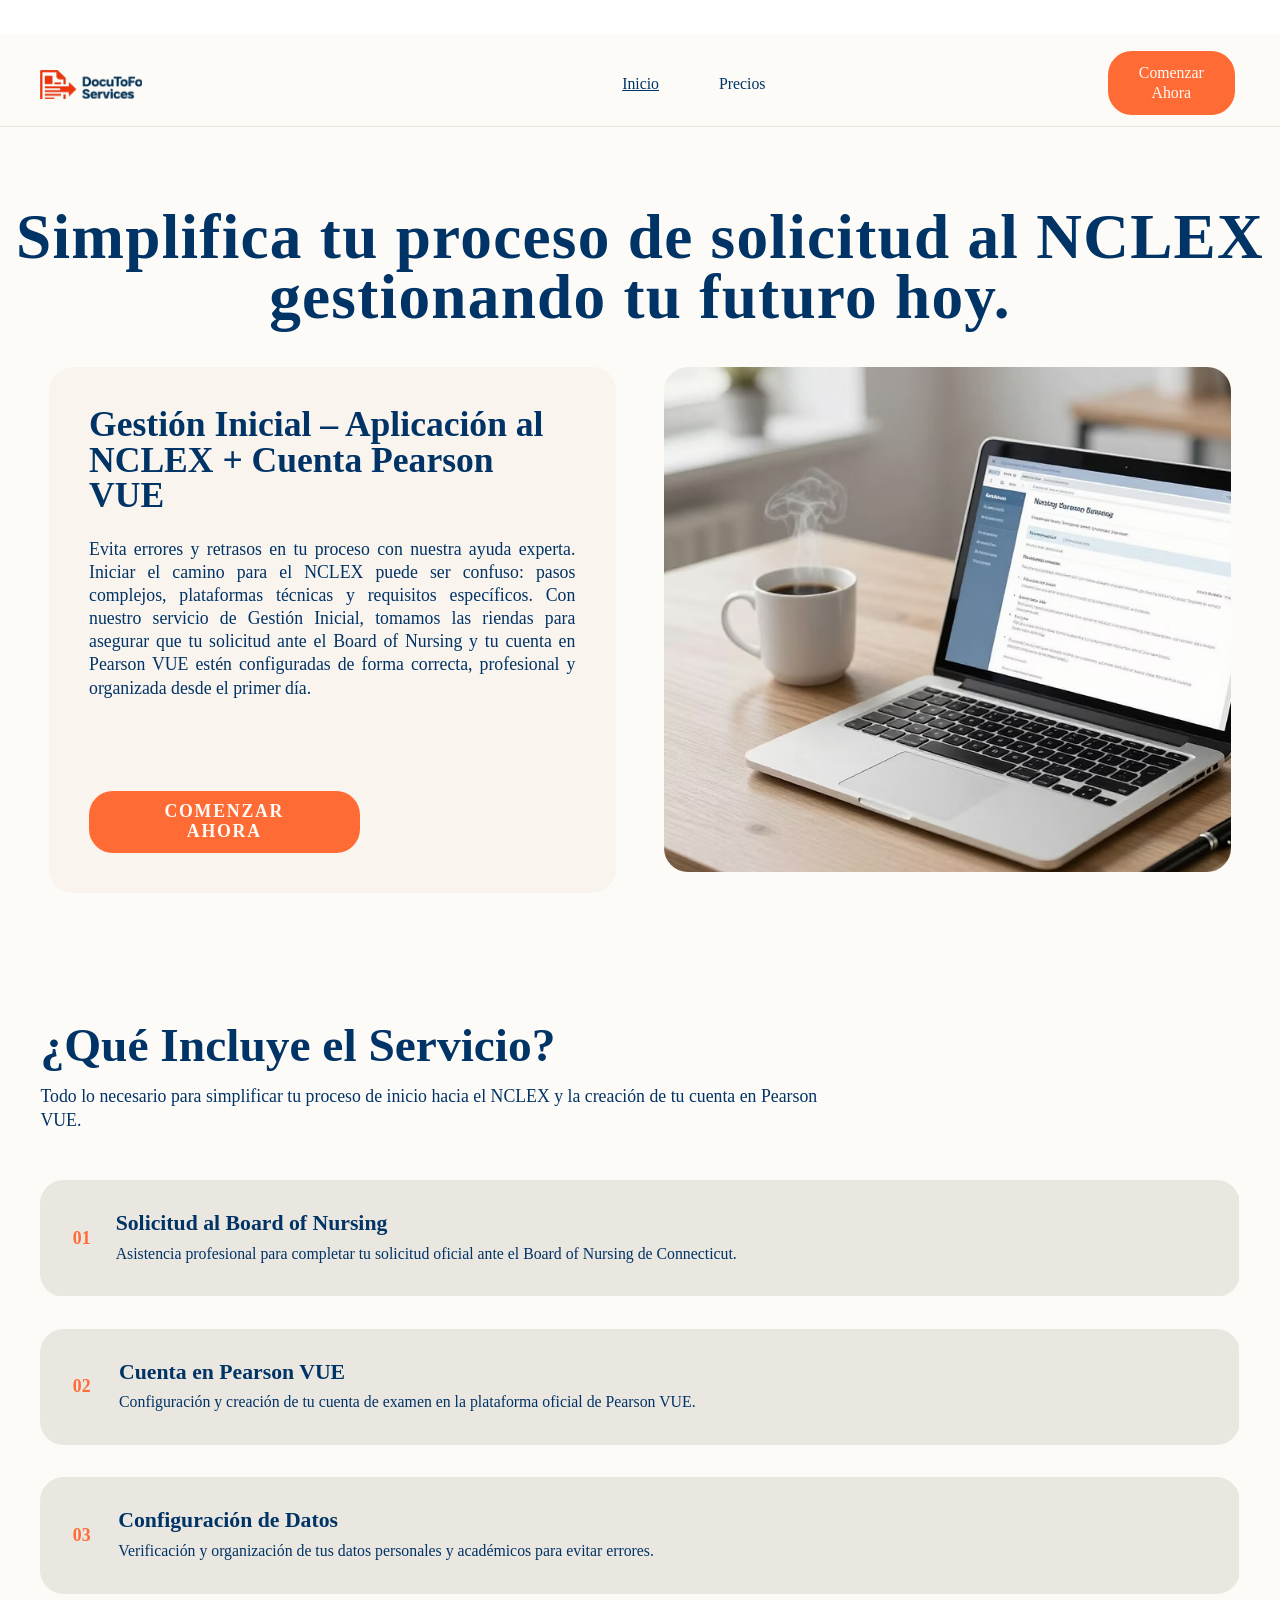
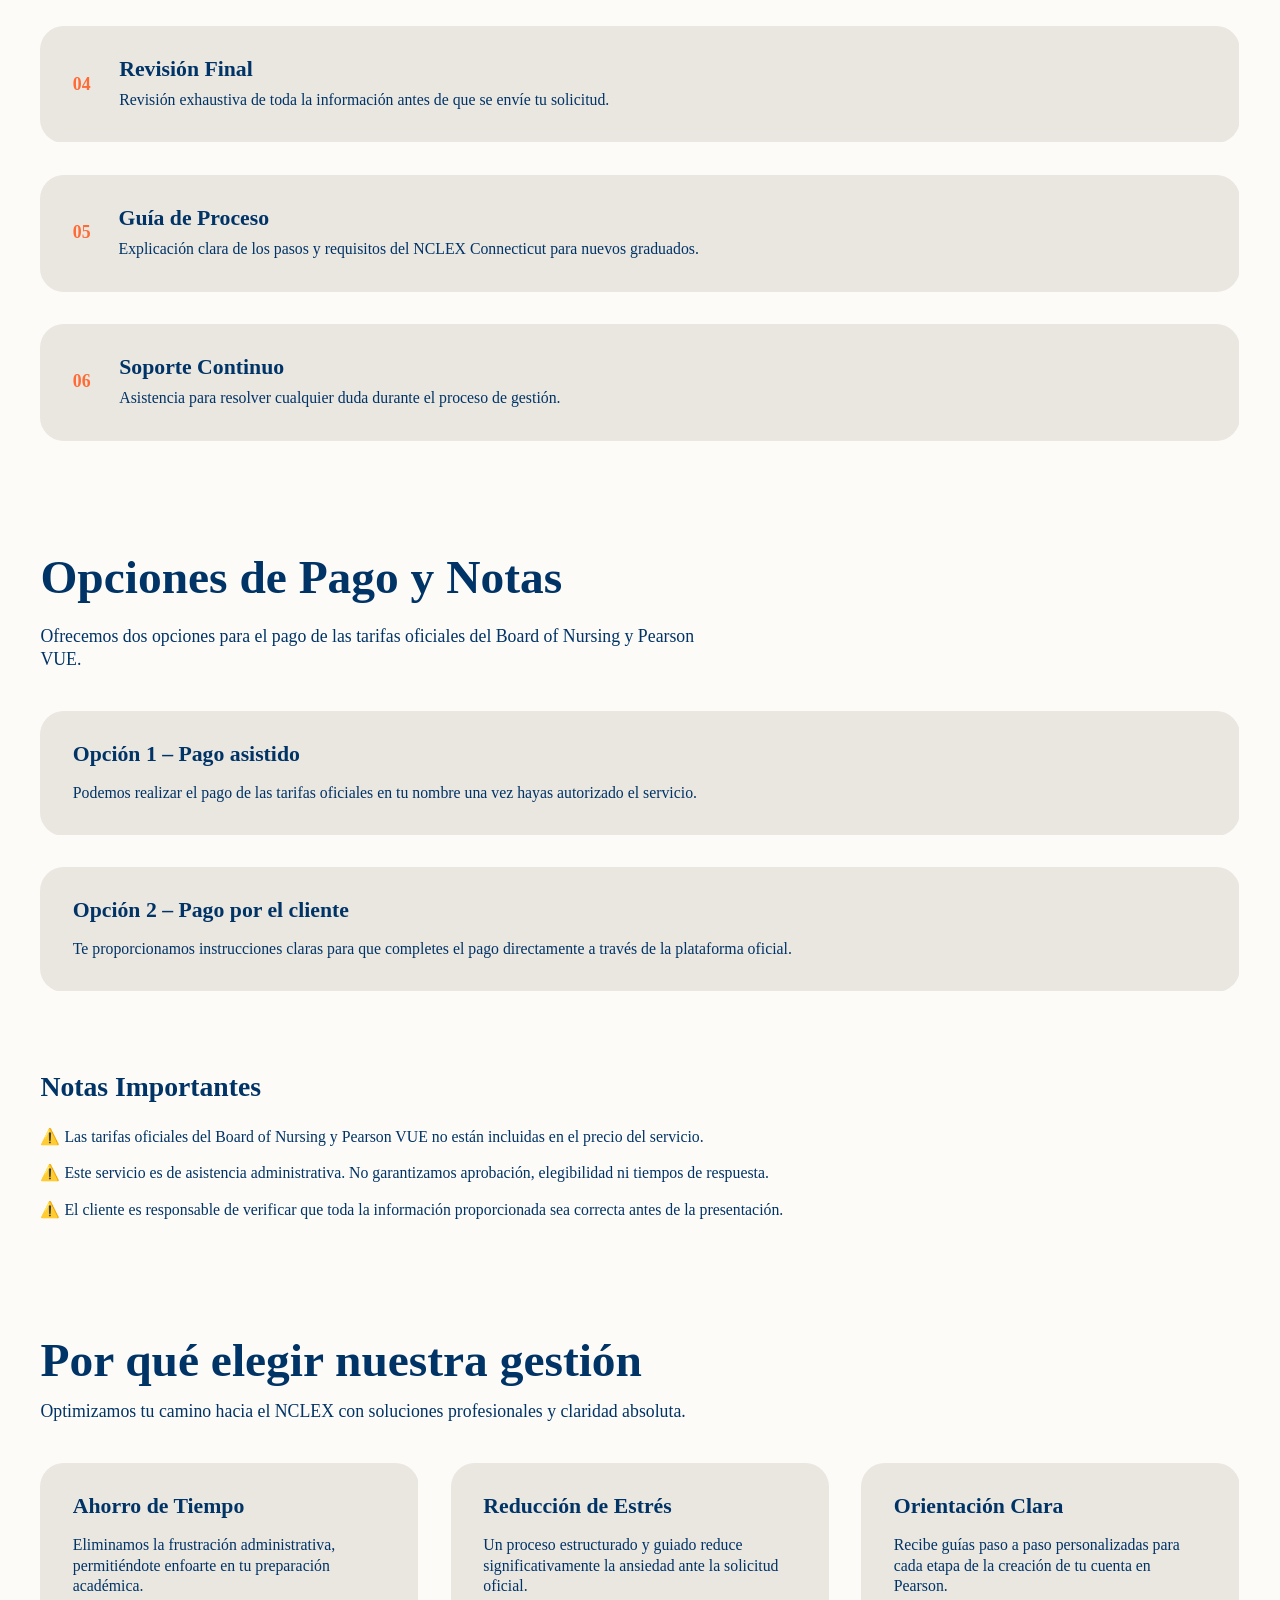
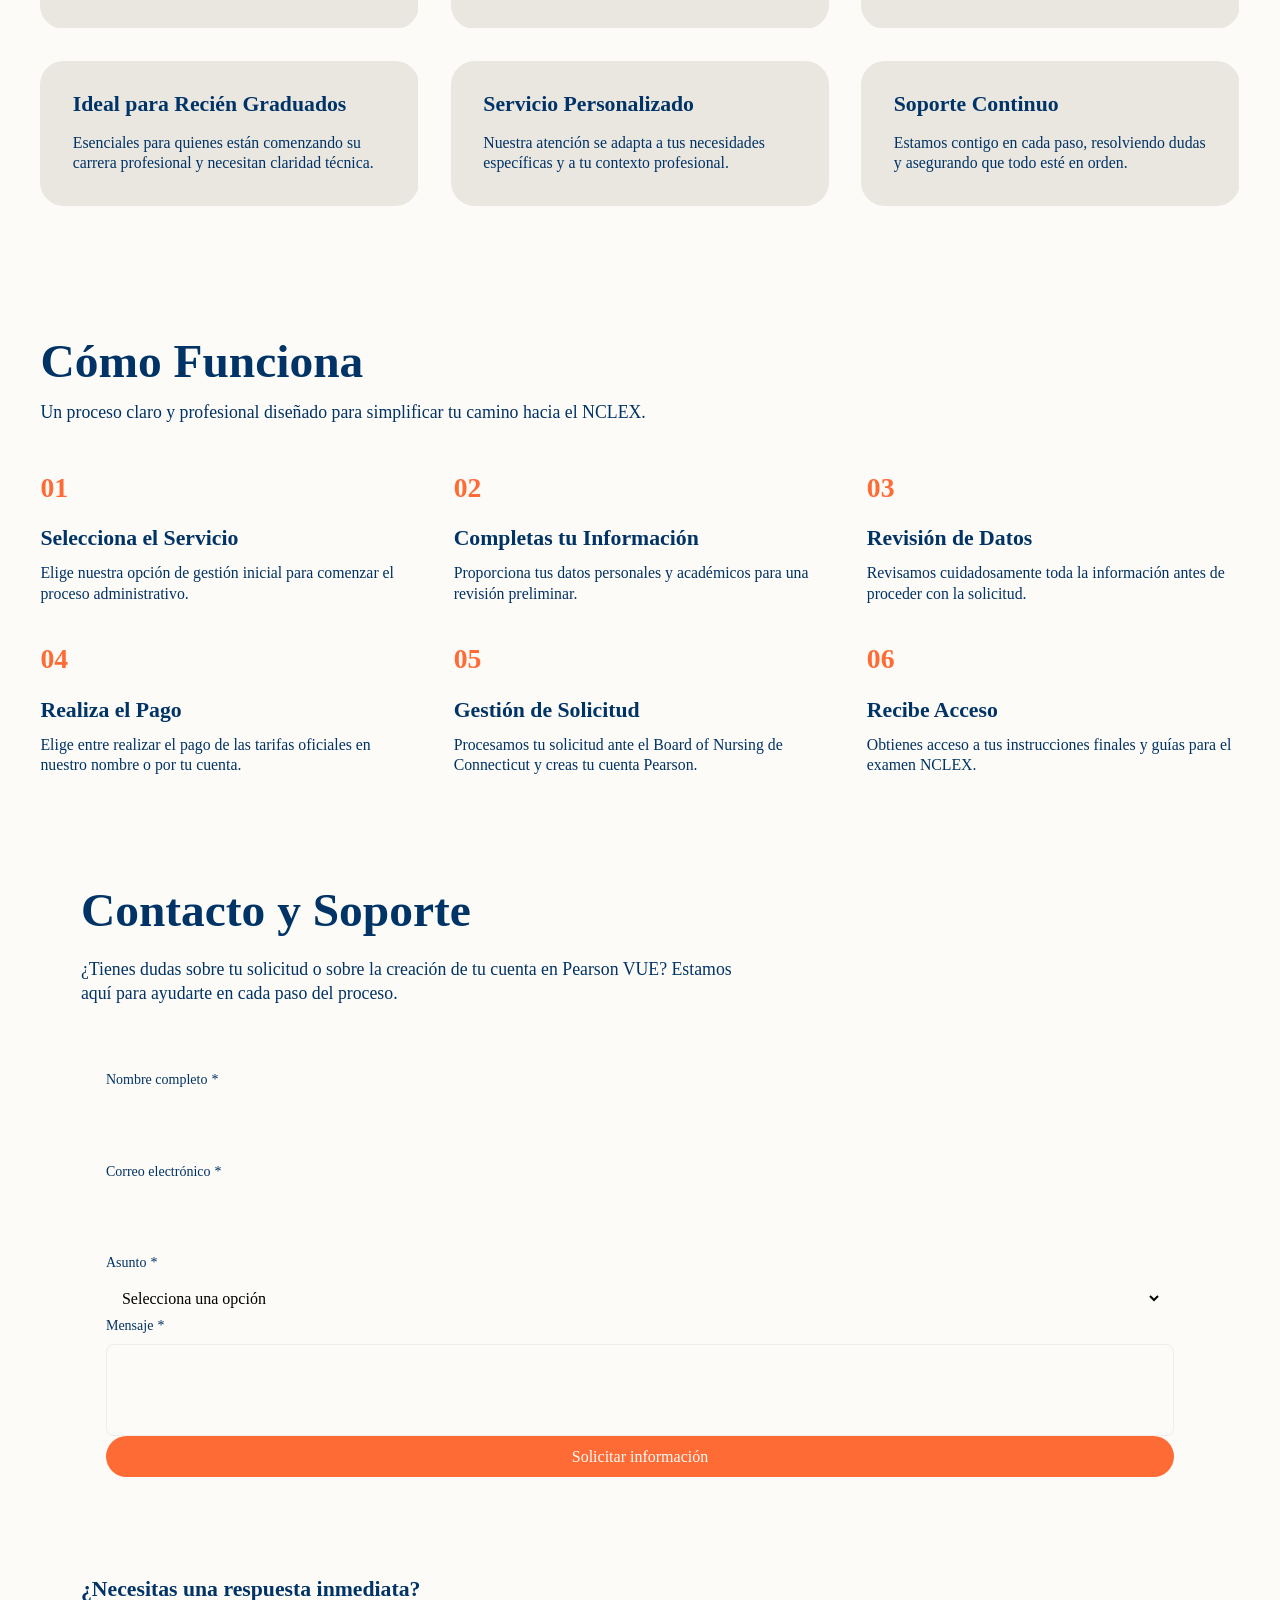
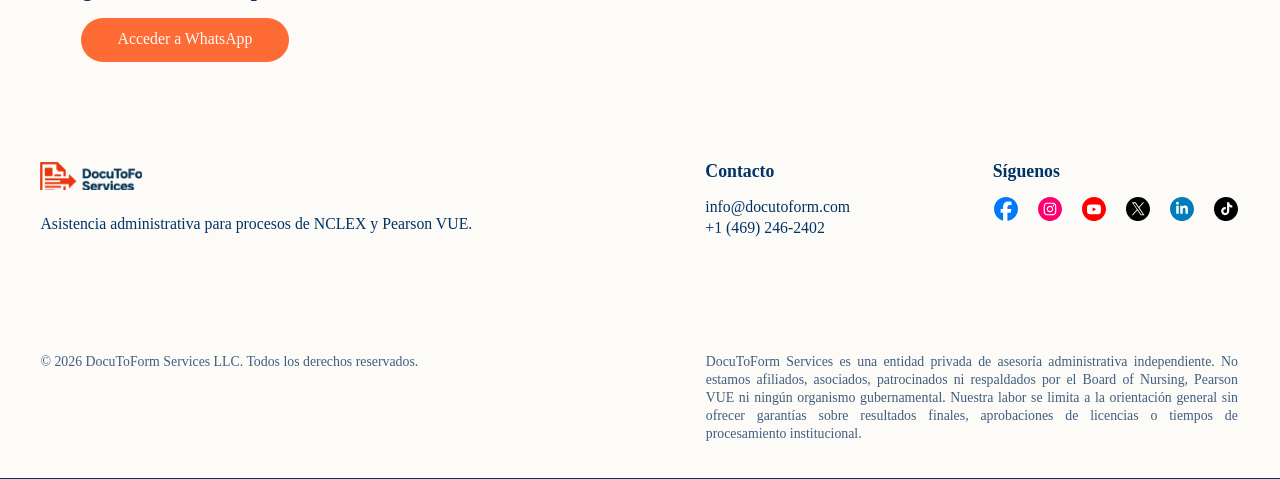
==== index.html @ 289d9dad "feat: NCLEX application process site — v1.0" ====
<!DOCTYPE html>
<html lang="es" style=""><head><meta content="text/html; charset=utf-8" http-equiv="Content-Type"/><link href="css/style-28.css" rel="stylesheet" type="text/css"/><link href="css/style-27.css" rel="stylesheet" type="text/css"/><link href="css/style-26.css" rel="stylesheet" type="text/css"/><link href="css/style-25.css" rel="stylesheet" type="text/css"/><link href="css/style-24.css" rel="stylesheet" type="text/css"/><link href="css/style-23.css" rel="stylesheet" type="text/css"/><link href="css/style-22.css" rel="stylesheet" type="text/css"/><link href="css/style-21.css" rel="stylesheet" type="text/css"/><link href="css/style-20.css" rel="stylesheet" type="text/css"/><link href="css/style-19.css" rel="stylesheet" type="text/css"/><link href="css/style-18.css" rel="stylesheet" type="text/css"/><link href="css/style-17.css" rel="stylesheet" type="text/css"/><link href="css/style-16.css" rel="stylesheet" type="text/css"/><link href="css/style-15.css" rel="stylesheet" type="text/css"/><link href="css/style-14.css" rel="stylesheet" type="text/css"/><link href="css/style-13.css" rel="stylesheet" type="text/css"/><link href="css/style-12.css" rel="stylesheet" type="text/css"/><link href="css/style-11.css" rel="stylesheet" type="text/css"/><link href="css/style-10.css" rel="stylesheet" type="text/css"/><link href="css/style-09.css" rel="stylesheet" type="text/css"/><link href="css/style-08.css" rel="stylesheet" type="text/css"/><link href="css/style-07.css" rel="stylesheet" type="text/css"/><link href="css/style-06.css" rel="stylesheet" type="text/css"/><link href="css/style-05.css" rel="stylesheet" type="text/css"/><link href="css/style-04.css" rel="stylesheet" type="text/css"/><link href="css/style-03.css" rel="stylesheet" type="text/css"/><link href="css/style-02.css" rel="stylesheet" type="text/css"/><link href="css/style-01.css" rel="stylesheet" type="text/css"/>
<meta content="width=device-width, initial-scale=1" id="wixDesktopViewport" name="viewport"/>
<meta content="IE=edge" http-equiv="X-UA-Compatible"/>

<link href="images/favicon.png" rel="icon" sizes="192x192" type="image/png"/>
<link href="images/favicon.png" rel="shortcut icon" type="image/png"/>
<link href="images/favicon.png" rel="apple-touch-icon" type="image/png"/>
<!-- Safari Pinned Tab Icon -->
<!-- <link rel="mask-icon" href="images/logo.png"> -->
<!-- Segmenter Polyfill -->
<!-- Legacy Polyfills -->
<!-- Performance API Polyfills -->
<!-- Essential Viewer Model -->
<!-- Globals Definitions -->
<!-- BEGIN handleAccessTokens bundle -->
<!-- END handleAccessTokens bundle -->
<!-- BEGIN overrideGlobals bundle -->
<!-- END overrideGlobals bundle -->
<!-- Initial CSS -->
<meta content="telephone=no" name="format-detection"/>
<meta content="skype_toolbar_parser_compatible" name="skype_toolbar"/>
<!--pageHtmlEmbeds.head start-->
<!--pageHtmlEmbeds.head end-->
<!-- head performance data start -->
<!-- head performance data end -->
<meta content="02d6d6b4-a593-4743-9497-afa1f2cfcdc3" http-equiv="X-Wix-Meta-Site-Id"/>
<meta content="50fc578c-682c-4f2e-bb6d-5f848ead10e0" http-equiv="X-Wix-Application-Instance-Id"/>
<meta content="43" http-equiv="X-Wix-Published-Version"/>
<meta content="bug" http-equiv="etag"/>
<!-- render-head end -->
<title>Proceso de Solicitud NCLEX | Docutoform Services</title>
<meta content="Evita errores comunes y retrasos en el proceso de solicitud NCLEX con Docutoform Services. ¡Comienza hoy mismo!" name="description"/>
<link href="index.html" rel="canonical"/>
<meta content="Proceso de Solicitud NCLEX | Docutoform Services" property="og:title"/>
<meta content="Evita errores comunes y retrasos en el proceso de solicitud NCLEX con Docutoform Services. ¡Comienza hoy mismo!" property="og:description"/>
<meta content="https://static.wixstatic.com/media/a1b04b_d7388ae9a1a34de49ee96ac28e345a52%7Emv2.png/v1/fit/w_2500,h_1330,al_c/a1b04b_d7388ae9a1a34de49ee96ac28e345a52%7Emv2.png" property="og:image"/>
<meta content="2500" property="og:image:width"/>
<meta content="1330" property="og:image:height"/>
<meta content="https://docutoform.wixsite.com/docutoform" property="og:url"/>
<meta content="DocuToForm Services" property="og:site_name"/>
<meta content="website" property="og:type"/>
<meta content="summary_large_image" name="twitter:card"/>
<meta content="Proceso de Solicitud NCLEX | Docutoform Services" name="twitter:title"/>
<meta content="Evita errores comunes y retrasos en el proceso de solicitud NCLEX con Docutoform Services. ¡Comienza hoy mismo!" name="twitter:description"/>
<meta content="https://static.wixstatic.com/media/a1b04b_d7388ae9a1a34de49ee96ac28e345a52%7Emv2.png/v1/fit/w_2500,h_1330,al_c/a1b04b_d7388ae9a1a34de49ee96ac28e345a52%7Emv2.png" name="twitter:image"/>
<!-- Loadable Component comp-mokeala6 -->
<!-- Loadable Component comp-mokeala6 -->
<style>
  .reveal-on-scroll {
    opacity: 0;
    transition: opacity 0.7s ease-out, transform 0.7s ease-out;
    transform: translateY(28px);
    will-change: opacity, transform;
  }
  .reveal-on-scroll.is-visible {
    opacity: 1;
    transform: translateY(0);
  }
  @media (prefers-reduced-motion: reduce) {
    .reveal-on-scroll {
      opacity: 1;
      transform: none;
      transition: none;
    }
  }
</style>
</head>
<body class="responsive" style="--scrollbar-width: 15px;">
<!--pageHtmlEmbeds.bodyStart start-->
<!--pageHtmlEmbeds.bodyStart end-->
<!-- domStoreHtml -->
<svg data-dom-store="" style="display:none"><defs id="dom-store-defs"></defs></svg>
<div id="SITE_CONTAINER"><div class="main_MF" id="main_MF"><div aria-label="top of page" class="qe3oTb ignore-focus SCROLL_TO_TOP" id="SCROLL_TO_TOP" role="region" tabindex="-1"><span class="TvbeET">top of page</span></div><button class="SKIP_TO_CONTENT_BTN BqYkvS has-custom-focus" id="SKIP_TO_CONTENT_BTN" tabindex="0">Ir al contenido principal</button><!--$--><!--/$--><div class="site-root" id="site-root"><div class="masterPage css-editing-scope" id="masterPage"><div class="Y3K28_ SITE_PAGES" id="SITE_PAGES"><div class="ETqrjz theme-vars hb33r" id="hb33r"><div class="g0IvTF wixui-page" data-testid="page-bg"></div><div><div class="hb33r-overflow-wrapper ku1hVK" data-testid="responsive-container-overflow"><div class="hb33r-container" data-testid="responsive-container-content" role="group" tabindex="-1"><header class="comp-moke43ke S829f_ comp-moke43ke-container" id="comp-moke43ke" slots="[object Object]" wix="[object Object]"><section class="ke5pl1 comp-moke43ke_r_comp-mb7ogqqn-container section comp-moke43ke_r_comp-mb7ogqqn ke5pl1 yEgiaI wixui-header undefined fwXYgt" data-block-level-container="Section" data-testid="section-container" id="comp-moke43ke_r_comp-mb7ogqqn" tabindex="-1"><!--$--><div class="container _internalContainerRoot_ikbgu_1 builder-root theme-vars comp-moke43ke_r_comp-mdr142kt" data-testid="internal-container-root" id="comp-moke43ke_r_comp-mdr142kt"><div class="_backgroundLayer_ikbgu_25" data-testid="internal-container-background-layer"><!--$--><div class="builder-root comp-moke43ke_r_comp-mhs1biva _background_x7ip3_1 _mask_x7ip3_35 background" data-motion-part="BG_LAYER comp-moke43ke_r_comp-mhs1biva" id="comp-moke43ke_r_comp-mhs1biva"></div><!--/$--></div><div class="comp-moke43ke_r_comp-mdr142kt-container max-width-container" data-testid="internal-container-content" role="group"><!--$--><div class="logo-wrapper _logo_ackza_1 builder-root comp-moke43ke_r_comp-mokeanfr" id="comp-moke43ke_r_comp-mokeanfr"><a class="_linkLayer_ackza_12" data-testid="linkElement" href="index.html" target="_self"><wow-image class="_image_8j9vj_1" data-bg-effect-name="" data-has-ssr-src="" data-image-info='{"displayMode":"fit","imageData":{"width":1000,"height":283,"uri":"images/logo.png","name":"logo","displayMode":"fit"}}' data-motion-part="BG_IMG undefined" style="--wix-img-max-width:max(1000px, 100%)"><img alt="logo" data-ssr-src-done="true" fetchpriority="high" src="images/logo.png" style="width: 120px; height: 34px; object-fit: contain; object-position: center center;"/></wow-image></a></div><!--/$--><!--$--><div class="_root_mubql_1 container builder-root comp-moke43ke_r_comp-mokeanhi" id="comp-moke43ke_r_comp-mokeanhi"><!--$--><div class="container _internalContainerRoot_ikbgu_1 builder-root comp-moke43ke_r_comp-mokeanhl4 comp-moke43ke_r_comp-mokeanhl4-container" data-testid="internal-container-root" id="comp-moke43ke_r_comp-mokeanhl4"><div class="_backgroundLayer_ikbgu_25" data-testid="internal-container-background-layer"><!--$--><div class="builder-root comp-moke43ke_r_comp-mokeanhs _background_x7ip3_1 _mask_x7ip3_35 background" data-motion-part="BG_LAYER comp-moke43ke_r_comp-mokeanhs" id="comp-moke43ke_r_comp-mokeanhs"></div><!--/$--></div><!--$--><div class="wix-presets-wrapper w-3f27c3f4-5a2b-4b2c-9b14-05d9c0c6d5ec comp-moke43ke_r_comp-mokeanjd-presets-wrapper"><div class="builder-root comp-moke43ke_r_comp-mokeanjd menu _animation-calm_1m6ap_8" id="comp-moke43ke_r_comp-mokeanjd"><div id="comp-moke43ke_r_comp-mokeanjd-menu-content"><nav aria-label="Sitio" class="_root_s6hzk_2 navbar _navbar_1b8mp_1 _ltr_1b8mp_18 wixui-horizontal-menu wixui-menu" data-hook="menu-root" data-part="navbar" dir="ltr"><ul class="_container_s6hzk_173"><li class="_listItem_1t2uo_1" data-animation-name="none" data-item-depth="0" data-part="menu-item"><div class="_itemWrapper_1t2uo_10"><div class="item _labelContainer_1t2uo_18 wixui-horizontal-menu__item wixui-menu__item" data-interactive="false" data-part="menu-item-content" data-selected="true"><a aria-current="page" class="" data-part="menu-item-link" data-testid="linkElement" href="index.html" target="_self"><div class="_label_1t2uo_18 wixui-horizontal-menu__item-label wixui-menu__item-label" data-part="label">Inicio</div></a></div></div><span class="_divider_1t2uo_215"></span></li><li class="_listItem_1t2uo_1" data-animation-name="none" data-item-depth="0" data-part="menu-item"><div class="_itemWrapper_1t2uo_10"><div class="item _labelContainer_1t2uo_18 wixui-horizontal-menu__item wixui-menu__item" data-interactive="true" data-part="menu-item-content"><a class="" data-part="menu-item-link" data-testid="linkElement" href="https://docutoform.wixsite.com/docutoform/precios-de-gestion-inicial-nclex" target="_self"><div class="_label_1t2uo_18 wixui-horizontal-menu__item-label wixui-menu__item-label" data-part="label">Precios</div></a></div></div><span class="_divider_1t2uo_215"></span></li></ul><div class="_root_12ho9_1"><div aria-hidden="true" aria-label="scroll" class="_root_107ew_1 _hidden_107ew_39 wixui-menu__scroll-button scroll-button" data-hidden="true" data-menu-scroll-action="page" data-part="scroll-backward-button"><span class="_icon_107ew_13 wixui-menu__scroll-button-icon"><svg viewbox="0 0 6 12" xmlns="http://www.w3.org/2000/svg"><path d="M0 6L5.2 0 6 .7 1.3 6 6 11.3 5.2 12z"></path></svg></span></div><div aria-hidden="true" aria-label="scroll" class="_root_107ew_1 _hidden_107ew_39 wixui-menu__scroll-button scroll-button" data-hidden="true" data-menu-scroll-action="page" data-part="scroll-forward-button"><span class="_icon_107ew_13 wixui-menu__scroll-button-icon"><svg viewbox="0 0 6 12" xmlns="http://www.w3.org/2000/svg"><path d="M6 6L.8 0 0 .7 4.7 6 0 11.3l.8.7z"></path></svg></span></div></div></nav></div><div class="wix-presets-wrapper w-4190f51c-3836-49f6-8114-96219c165b29 hamburgerOpenButton-presets-wrapper"><button aria-label="" class="_root_hx4l0_1 hamburger-open-button _openButton_1izd6_79 _button_hx4l0_19 button _fallbackDirection_uix1w_1 wixui-button" data-semantic-classname="button" data-testid="buttonContent" type="button"><div class="_animatedIcon_18zas_2 animatedIcon icon animated-icon _icon_hx4l0_78" id="animated-icon"><div>
<svg data-bbox="44 64 112 72" data-type="shape" height="200" viewbox="0 0 200 200" width="200" xmlns="http://www.w3.org/2000/svg">
<g>
<path d="M156 64v6H44v-6h112z"></path>
<path d="M156 97v6H44v-6h112z"></path>
<path d="M156 130v6H44v-6h112z"></path>
</g>
</svg>
</div></div></button></div></div></div><!--/$--></div><!--/$--></div><!--/$--><!--$--><div class="wix-presets-wrapper w-4190f51c-3836-49f6-8114-96219c165b29 comp-moke43ke_r_comp-mokeanv9-presets-wrapper"><a aria-label="Comenzar Ahora" class="_link_hx4l0_57 _root_hx4l0_1 builder-root comp-moke43ke_r_comp-mokeanv9 _button_hx4l0_19 button _fallbackDirection_uix1w_1 wixui-button" data-semantic-classname="button" data-testid="buttonContent" href="https://tally.so/r/Ek8QZX" id="comp-moke43ke_r_comp-mokeanv9" rel="noreferrer noopener" target="_blank"><span class="label _label_hx4l0_53 wixui-button__label" data-testid="stylablebutton-label">Comenzar Ahora</span><div class="_animatedIcon_18zas_2 animatedIcon icon animated-icon _icon_hx4l0_78" id="animated-icon"><div><svg data-animate-id="animatedSvg" data-testid="animated-svg" height="100%" id="Layer_1" viewbox="0 0 200 200" width="100%" xmlns="http://www.w3.org/2000/svg"><g><path d="M178.726,178.351h-17.157V38.579H21.796v-17.157h156.929v156.929Z" data-animate-id="animatedPath" data-animated-end-path="M177.725,22.585h-.015v-.124h-.124v-.015h.139v.139Z"><animate attributename="d" begin="indefinite" calcmode="spline" data-animate-id="animateForward" data-testid="animate-tag-forward" dur="0.2s" from="M178.7,178.4 L177.7,178.4 L176.7,178.4 L175.7,178.4 L174.7,178.4 L173.7,178.4 L172.7,178.4 L171.7,178.4 L170.7,178.4 L169.7,178.4 L168.7,178.4 L167.7,178.4 L166.7,178.4 L165.7,178.4 L164.7,178.4 L163.7,178.4 L162.7,178.4 L161.7,178.4 L161.6,177.5 L161.6,176.5 L161.6,175.5 L161.6,174.5 L161.6,173.5 L161.6,172.5 L161.6,171.5 L161.6,170.5 L161.6,169.5 L161.6,168.5 L161.6,167.5 L161.6,166.5 L161.6,165.5 L161.6,164.5 L161.6,163.5 L161.6,162.5 L161.6,161.5 L161.6,160.5 L161.6,159.5 L161.6,158.5 L161.6,157.5 L161.6,156.5 L161.6,155.5 L161.6,154.5 L161.6,153.5 L161.6,152.5 L161.6,151.5 L161.6,150.5 L161.6,149.5 L161.6,148.5 L161.6,147.5 L161.6,146.5 L161.6,145.5 L161.6,144.4 L161.6,143.4 L161.6,142.4 L161.6,141.4 L161.6,140.4 L161.6,139.4 L161.6,138.4 L161.6,137.4 L161.6,136.4 L161.6,135.4 L161.6,134.4 L161.6,133.4 L161.6,132.4 L161.6,131.4 L161.6,130.4 L161.6,129.4 L161.6,128.4 L161.6,127.4 L161.6,126.4 L161.6,125.4 L161.6,124.4 L161.6,123.4 L161.6,122.4 L161.6,121.4 L161.6,120.4 L161.6,119.4 L161.6,118.4 L161.6,117.4 L161.6,116.4 L161.6,115.4 L161.6,114.4 L161.6,113.4 L161.6,112.4 L161.6,111.4 L161.6,110.4 L161.6,109.4 L161.6,108.4 L161.6,107.4 L161.6,106.4 L161.6,105.4 L161.6,104.4 L161.6,103.4 L161.6,102.4 L161.6,101.4 L161.6,100.4 L161.6,99.4 L161.6,98.4 L161.6,97.4 L161.6,96.4 L161.6,95.4 L161.6,94.4 L161.6,93.4 L161.6,92.4 L161.6,91.4 L161.6,90.4 L161.6,89.4 L161.6,88.4 L161.6,87.4 L161.6,86.4 L161.6,85.4 L161.6,84.4 L161.6,83.4 L161.6,82.4 L161.6,81.4 L161.6,80.4 L161.6,79.4 L161.6,78.4 L161.6,77.4 L161.6,76.4 L161.6,75.4 L161.6,74.4 L161.6,73.4 L161.6,72.4 L161.6,71.4 L161.6,70.4 L161.6,69.4 L161.6,68.4 L161.6,67.4 L161.6,66.4 L161.6,65.4 L161.6,64.4 L161.6,63.4 L161.6,62.4 L161.6,61.4 L161.6,60.4 L161.6,59.4 L161.6,58.4 L161.6,57.3 L161.6,56.3 L161.6,55.3 L161.6,54.3 L161.6,53.3 L161.6,52.3 L161.6,51.3 L161.6,50.3 L161.6,49.3 L161.6,48.3 L161.6,47.3 L161.6,46.3 L161.6,45.3 L161.6,44.3 L161.6,43.3 L161.6,42.3 L161.6,41.3 L161.6,40.3 L161.6,39.3 L161.3,38.6 L160.3,38.6 L159.3,38.6 L158.3,38.6 L157.3,38.6 L156.3,38.6 L155.3,38.6 L154.3,38.6 L153.3,38.6 L152.3,38.6 L151.3,38.6 L150.3,38.6 L149.3,38.6 L148.3,38.6 L147.3,38.6 L146.3,38.6 L145.3,38.6 L144.3,38.6 L143.3,38.6 L142.3,38.6 L141.3,38.6 L140.3,38.6 L139.3,38.6 L138.3,38.6 L137.3,38.6 L136.3,38.6 L135.3,38.6 L134.3,38.6 L133.3,38.6 L132.3,38.6 L131.3,38.6 L130.3,38.6 L129.3,38.6 L128.3,38.6 L127.3,38.6 L126.3,38.6 L125.3,38.6 L124.3,38.6 L123.3,38.6 L122.3,38.6 L121.3,38.6 L120.3,38.6 L119.3,38.6 L118.3,38.6 L117.3,38.6 L116.3,38.6 L115.3,38.6 L114.3,38.6 L113.3,38.6 L112.3,38.6 L111.3,38.6 L110.3,38.6 L109.3,38.6 L108.3,38.6 L107.3,38.6 L106.3,38.6 L105.3,38.6 L104.3,38.6 L103.3,38.6 L102.3,38.6 L101.2,38.6 L100.2,38.6 L99.2,38.6 L98.2,38.6 L97.2,38.6 L96.2,38.6 L95.2,38.6 L94.2,38.6 L93.2,38.6 L92.2,38.6 L91.2,38.6 L90.2,38.6 L89.2,38.6 L88.2,38.6 L87.2,38.6 L86.2,38.6 L85.2,38.6 L84.2,38.6 L83.2,38.6 L82.2,38.6 L81.2,38.6 L80.2,38.6 L79.2,38.6 L78.2,38.6 L77.2,38.6 L76.2,38.6 L75.2,38.6 L74.2,38.6 L73.2,38.6 L72.2,38.6 L71.2,38.6 L70.2,38.6 L69.2,38.6 L68.2,38.6 L67.2,38.6 L66.2,38.6 L65.2,38.6 L64.2,38.6 L63.2,38.6 L62.2,38.6 L61.2,38.6 L60.2,38.6 L59.2,38.6 L58.2,38.6 L57.2,38.6 L56.2,38.6 L55.2,38.6 L54.2,38.6 L53.2,38.6 L52.2,38.6 L51.2,38.6 L50.2,38.6 L49.2,38.6 L48.2,38.6 L47.2,38.6 L46.2,38.6 L45.2,38.6 L44.2,38.6 L43.2,38.6 L42.2,38.6 L41.2,38.6 L40.2,38.6 L39.2,38.6 L38.2,38.6 L37.2,38.6 L36.2,38.6 L35.2,38.6 L34.2,38.6 L33.2,38.6 L32.2,38.6 L31.2,38.6 L30.2,38.6 L29.2,38.6 L28.2,38.6 L27.2,38.6 L26.2,38.6 L25.2,38.6 L24.2,38.6 L23.2,38.6 L22.2,38.6 L21.8,37.9 L21.8,36.9 L21.8,35.9 L21.8,34.9 L21.8,33.9 L21.8,32.9 L21.8,31.9 L21.8,30.9 L21.8,29.9 L21.8,28.9 L21.8,27.9 L21.8,26.9 L21.8,25.9 L21.8,24.9 L21.8,23.9 L21.8,22.9 L21.8,21.9 L22.3,21.4 L23.3,21.4 L24.3,21.4 L25.3,21.4 L26.3,21.4 L27.3,21.4 L28.3,21.4 L29.3,21.4 L30.3,21.4 L31.3,21.4 L32.3,21.4 L33.3,21.4 L34.3,21.4 L35.3,21.4 L36.3,21.4 L37.3,21.4 L38.3,21.4 L39.3,21.4 L40.3,21.4 L41.3,21.4 L42.3,21.4 L43.3,21.4 L44.3,21.4 L45.3,21.4 L46.3,21.4 L47.3,21.4 L48.3,21.4 L49.3,21.4 L50.3,21.4 L51.3,21.4 L52.3,21.4 L53.3,21.4 L54.3,21.4 L55.3,21.4 L56.3,21.4 L57.3,21.4 L58.3,21.4 L59.3,21.4 L60.3,21.4 L61.3,21.4 L62.3,21.4 L63.3,21.4 L64.3,21.4 L65.3,21.4 L66.3,21.4 L67.3,21.4 L68.3,21.4 L69.4,21.4 L70.4,21.4 L71.4,21.4 L72.4,21.4 L73.4,21.4 L74.4,21.4 L75.4,21.4 L76.4,21.4 L77.4,21.4 L78.4,21.4 L79.4,21.4 L80.4,21.4 L81.4,21.4 L82.4,21.4 L83.4,21.4 L84.4,21.4 L85.4,21.4 L86.4,21.4 L87.4,21.4 L88.4,21.4 L89.4,21.4 L90.4,21.4 L91.4,21.4 L92.4,21.4 L93.4,21.4 L94.4,21.4 L95.4,21.4 L96.4,21.4 L97.4,21.4 L98.4,21.4 L99.4,21.4 L100.4,21.4 L101.4,21.4 L102.4,21.4 L103.4,21.4 L104.4,21.4 L105.4,21.4 L106.4,21.4 L107.4,21.4 L108.4,21.4 L109.4,21.4 L110.4,21.4 L111.4,21.4 L112.4,21.4 L113.4,21.4 L114.4,21.4 L115.4,21.4 L116.4,21.4 L117.4,21.4 L118.4,21.4 L119.4,21.4 L120.4,21.4 L121.4,21.4 L122.4,21.4 L123.4,21.4 L124.4,21.4 L125.4,21.4 L126.4,21.4 L127.4,21.4 L128.4,21.4 L129.4,21.4 L130.4,21.4 L131.4,21.4 L132.4,21.4 L133.4,21.4 L134.4,21.4 L135.4,21.4 L136.4,21.4 L137.4,21.4 L138.4,21.4 L139.4,21.4 L140.4,21.4 L141.4,21.4 L142.4,21.4 L143.4,21.4 L144.4,21.4 L145.4,21.4 L146.4,21.4 L147.4,21.4 L148.4,21.4 L149.4,21.4 L150.4,21.4 L151.4,21.4 L152.4,21.4 L153.4,21.4 L154.4,21.4 L155.4,21.4 L156.5,21.4 L157.5,21.4 L158.5,21.4 L159.5,21.4 L160.5,21.4 L161.5,21.4 L162.5,21.4 L163.5,21.4 L164.5,21.4 L165.5,21.4 L166.5,21.4 L167.5,21.4 L168.5,21.4 L169.5,21.4 L170.5,21.4 L171.5,21.4 L172.5,21.4 L173.5,21.4 L174.5,21.4 L175.5,21.4 L176.5,21.4 L177.5,21.4 L178.5,21.4 L178.7,22.2 L178.7,23.2 L178.7,24.2 L178.7,25.2 L178.7,26.2 L178.7,27.2 L178.7,28.2 L178.7,29.2 L178.7,30.2 L178.7,31.2 L178.7,32.2 L178.7,33.2 L178.7,34.2 L178.7,35.2 L178.7,36.2 L178.7,37.2 L178.7,38.2 L178.7,39.2 L178.7,40.2 L178.7,41.2 L178.7,42.2 L178.7,43.2 L178.7,44.2 L178.7,45.2 L178.7,46.2 L178.7,47.2 L178.7,48.2 L178.7,49.2 L178.7,50.2 L178.7,51.2 L178.7,52.2 L178.7,53.2 L178.7,54.2 L178.7,55.2 L178.7,56.2 L178.7,57.2 L178.7,58.2 L178.7,59.2 L178.7,60.2 L178.7,61.2 L178.7,62.2 L178.7,63.2 L178.7,64.2 L178.7,65.2 L178.7,66.2 L178.7,67.2 L178.7,68.2 L178.7,69.2 L178.7,70.2 L178.7,71.2 L178.7,72.2 L178.7,73.2 L178.7,74.2 L178.7,75.2 L178.7,76.2 L178.7,77.2 L178.7,78.2 L178.7,79.2 L178.7,80.2 L178.7,81.2 L178.7,82.2 L178.7,83.2 L178.7,84.2 L178.7,85.2 L178.7,86.2 L178.7,87.2 L178.7,88.2 L178.7,89.3 L178.7,90.3 L178.7,91.3 L178.7,92.3 L178.7,93.3 L178.7,94.3 L178.7,95.3 L178.7,96.3 L178.7,97.3 L178.7,98.3 L178.7,99.3 L178.7,100.3 L178.7,101.3 L178.7,102.3 L178.7,103.3 L178.7,104.3 L178.7,105.3 L178.7,106.3 L178.7,107.3 L178.7,108.3 L178.7,109.3 L178.7,110.3 L178.7,111.3 L178.7,112.3 L178.7,113.3 L178.7,114.3 L178.7,115.3 L178.7,116.3 L178.7,117.3 L178.7,118.3 L178.7,119.3 L178.7,120.3 L178.7,121.3 L178.7,122.3 L178.7,123.3 L178.7,124.3 L178.7,125.3 L178.7,126.3 L178.7,127.3 L178.7,128.3 L178.7,129.3 L178.7,130.3 L178.7,131.3 L178.7,132.3 L178.7,133.3 L178.7,134.3 L178.7,135.3 L178.7,136.3 L178.7,137.3 L178.7,138.3 L178.7,139.3 L178.7,140.3 L178.7,141.3 L178.7,142.3 L178.7,143.3 L178.7,144.3 L178.7,145.3 L178.7,146.3 L178.7,147.3 L178.7,148.3 L178.7,149.3 L178.7,150.3 L178.7,151.3 L178.7,152.3 L178.7,153.3 L178.7,154.3 L178.7,155.3 L178.7,156.3 L178.7,157.3 L178.7,158.3 L178.7,159.3 L178.7,160.3 L178.7,161.3 L178.7,162.3 L178.7,163.3 L178.7,164.3 L178.7,165.3 L178.7,166.3 L178.7,167.3 L178.7,168.3 L178.7,169.3 L178.7,170.3 L178.7,171.3 L178.7,172.3 L178.7,173.3 L178.7,174.3 L178.7,175.3 L178.7,176.3 L178.7,177.4 L178.7,178.4" keysplines="0.65 0 0.35 1" keytimes="0; 1" repeatcount="1" to="M177.7,22.6 L177.7,22.6 L177.7,22.6 L177.7,22.6 L177.7,22.6 L177.7,22.6 L177.7,22.6 L177.7,22.6 L177.7,22.6 L177.7,22.6 L177.7,22.6 L177.7,22.6 L177.7,22.6 L177.7,22.6 L177.7,22.6 L177.7,22.6 L177.7,22.6 L177.7,22.6 L177.7,22.6 L177.7,22.6 L177.7,22.6 L177.7,22.6 L177.7,22.6 L177.7,22.6 L177.7,22.6 L177.7,22.6 L177.7,22.6 L177.7,22.6 L177.7,22.6 L177.7,22.6 L177.7,22.6 L177.7,22.6 L177.7,22.6 L177.7,22.6 L177.7,22.6 L177.7,22.6 L177.7,22.6 L177.7,22.6 L177.7,22.6 L177.7,22.6 L177.7,22.6 L177.7,22.6 L177.7,22.6 L177.7,22.6 L177.7,22.6 L177.7,22.6 L177.7,22.6 L177.7,22.6 L177.7,22.6 L177.7,22.6 L177.7,22.6 L177.7,22.6 L177.7,22.6 L177.7,22.6 L177.7,22.6 L177.7,22.6 L177.7,22.6 L177.7,22.5 L177.7,22.5 L177.7,22.5 L177.7,22.5 L177.7,22.5 L177.7,22.5 L177.7,22.5 L177.7,22.5 L177.7,22.5 L177.7,22.5 L177.7,22.5 L177.7,22.5 L177.7,22.5 L177.7,22.5 L177.7,22.5 L177.7,22.5 L177.7,22.5 L177.7,22.5 L177.7,22.5 L177.7,22.5 L177.7,22.5 L177.7,22.5 L177.7,22.5 L177.7,22.5 L177.7,22.5 L177.7,22.5 L177.7,22.5 L177.7,22.5 L177.7,22.5 L177.7,22.5 L177.7,22.5 L177.7,22.5 L177.7,22.5 L177.7,22.5 L177.7,22.5 L177.7,22.5 L177.7,22.5 L177.7,22.5 L177.7,22.5 L177.7,22.5 L177.7,22.5 L177.7,22.5 L177.7,22.5 L177.7,22.5 L177.7,22.5 L177.7,22.5 L177.7,22.5 L177.7,22.5 L177.7,22.5 L177.7,22.5 L177.7,22.5 L177.7,22.5 L177.7,22.5 L177.7,22.5 L177.7,22.5 L177.7,22.5 L177.7,22.5 L177.7,22.5 L177.7,22.5 L177.7,22.5 L177.7,22.5 L177.7,22.5 L177.7,22.5 L177.7,22.5 L177.7,22.5 L177.7,22.5 L177.7,22.5 L177.7,22.5 L177.7,22.5 L177.7,22.5 L177.7,22.5 L177.7,22.5 L177.7,22.5 L177.7,22.5 L177.7,22.5 L177.7,22.5 L177.7,22.5 L177.7,22.5 L177.7,22.5 L177.7,22.5 L177.7,22.5 L177.7,22.5 L177.7,22.5 L177.7,22.5 L177.7,22.5 L177.7,22.5 L177.7,22.5 L177.7,22.5 L177.7,22.5 L177.7,22.5 L177.7,22.5 L177.7,22.5 L177.7,22.5 L177.7,22.5 L177.7,22.5 L177.7,22.5 L177.7,22.5 L177.7,22.5 L177.7,22.5 L177.7,22.5 L177.7,22.5 L177.7,22.5 L177.7,22.5 L177.7,22.5 L177.7,22.5 L177.7,22.5 L177.7,22.5 L177.7,22.5 L177.7,22.5 L177.7,22.5 L177.7,22.5 L177.7,22.5 L177.7,22.5 L177.7,22.5 L177.7,22.5 L177.7,22.5 L177.7,22.5 L177.7,22.5 L177.7,22.5 L177.7,22.5 L177.7,22.5 L177.7,22.5 L177.7,22.5 L177.7,22.5 L177.7,22.5 L177.7,22.5 L177.7,22.5 L177.7,22.5 L177.7,22.5 L177.7,22.5 L177.7,22.5 L177.7,22.5 L177.7,22.5 L177.7,22.5 L177.7,22.5 L177.7,22.5 L177.7,22.5 L177.7,22.5 L177.7,22.5 L177.7,22.5 L177.7,22.5 L177.7,22.5 L177.7,22.5 L177.7,22.5 L177.7,22.5 L177.7,22.5 L177.7,22.5 L177.7,22.5 L177.7,22.5 L177.7,22.5 L177.7,22.5 L177.7,22.5 L177.7,22.5 L177.7,22.5 L177.7,22.5 L177.7,22.5 L177.7,22.5 L177.7,22.5 L177.7,22.5 L177.7,22.5 L177.7,22.5 L177.7,22.5 L177.7,22.5 L177.7,22.5 L177.7,22.5 L177.7,22.5 L177.7,22.5 L177.7,22.5 L177.6,22.5 L177.6,22.5 L177.6,22.5 L177.6,22.5 L177.6,22.5 L177.6,22.5 L177.6,22.5 L177.6,22.5 L177.6,22.5 L177.6,22.5 L177.6,22.5 L177.6,22.5 L177.6,22.5 L177.6,22.5 L177.6,22.5 L177.6,22.5 L177.6,22.5 L177.6,22.5 L177.6,22.5 L177.6,22.5 L177.6,22.5 L177.6,22.5 L177.6,22.5 L177.6,22.5 L177.6,22.5 L177.6,22.5 L177.6,22.5 L177.6,22.5 L177.6,22.5 L177.6,22.5 L177.6,22.5 L177.6,22.5 L177.6,22.5 L177.6,22.5 L177.6,22.5 L177.6,22.5 L177.6,22.5 L177.6,22.5 L177.6,22.5 L177.6,22.5 L177.6,22.5 L177.6,22.5 L177.6,22.5 L177.6,22.5 L177.6,22.5 L177.6,22.5 L177.6,22.5 L177.6,22.5 L177.6,22.5 L177.6,22.5 L177.6,22.5 L177.6,22.5 L177.6,22.5 L177.6,22.5 L177.6,22.5 L177.6,22.5 L177.6,22.5 L177.6,22.5 L177.6,22.5 L177.6,22.5 L177.6,22.5 L177.6,22.5 L177.6,22.5 L177.6,22.5 L177.6,22.5 L177.6,22.5 L177.6,22.5 L177.6,22.5 L177.6,22.5 L177.6,22.5 L177.6,22.5 L177.6,22.5 L177.6,22.5 L177.6,22.5 L177.6,22.5 L177.6,22.5 L177.6,22.5 L177.6,22.5 L177.6,22.5 L177.6,22.5 L177.6,22.5 L177.6,22.5 L177.6,22.5 L177.6,22.5 L177.6,22.4 L177.6,22.4 L177.6,22.4 L177.6,22.4 L177.6,22.4 L177.6,22.4 L177.6,22.4 L177.6,22.4 L177.6,22.4 L177.6,22.4 L177.6,22.4 L177.6,22.4 L177.6,22.4 L177.6,22.4 L177.6,22.4 L177.6,22.4 L177.6,22.4 L177.6,22.4 L177.6,22.4 L177.6,22.4 L177.6,22.4 L177.6,22.4 L177.6,22.4 L177.6,22.4 L177.6,22.4 L177.6,22.4 L177.6,22.4 L177.6,22.4 L177.6,22.4 L177.6,22.4 L177.6,22.4 L177.6,22.4 L177.6,22.4 L177.6,22.4 L177.6,22.4 L177.6,22.4 L177.6,22.4 L177.6,22.4 L177.6,22.4 L177.6,22.4 L177.6,22.4 L177.6,22.4 L177.6,22.4 L177.6,22.4 L177.6,22.4 L177.6,22.4 L177.6,22.4 L177.6,22.4 L177.6,22.4 L177.6,22.4 L177.6,22.4 L177.6,22.4 L177.6,22.4 L177.6,22.4 L177.6,22.4 L177.6,22.4 L177.6,22.4 L177.6,22.4 L177.6,22.4 L177.6,22.4 L177.6,22.4 L177.6,22.4 L177.6,22.4 L177.6,22.4 L177.6,22.4 L177.6,22.4 L177.6,22.4 L177.6,22.4 L177.6,22.4 L177.6,22.4 L177.6,22.4 L177.6,22.4 L177.6,22.4 L177.6,22.4 L177.6,22.4 L177.6,22.4 L177.6,22.4 L177.7,22.4 L177.7,22.4 L177.7,22.4 L177.7,22.4 L177.7,22.4 L177.7,22.4 L177.7,22.4 L177.7,22.4 L177.7,22.4 L177.7,22.4 L177.7,22.4 L177.7,22.4 L177.7,22.4 L177.7,22.4 L177.7,22.4 L177.7,22.4 L177.7,22.4 L177.7,22.4 L177.7,22.4 L177.7,22.4 L177.7,22.4 L177.7,22.4 L177.7,22.4 L177.7,22.4 L177.7,22.4 L177.7,22.4 L177.7,22.4 L177.7,22.4 L177.7,22.4 L177.7,22.4 L177.7,22.4 L177.7,22.4 L177.7,22.4 L177.7,22.4 L177.7,22.4 L177.7,22.4 L177.7,22.4 L177.7,22.4 L177.7,22.4 L177.7,22.4 L177.7,22.4 L177.7,22.4 L177.7,22.4 L177.7,22.4 L177.7,22.4 L177.7,22.4 L177.7,22.4 L177.7,22.4 L177.7,22.4 L177.7,22.4 L177.7,22.4 L177.7,22.4 L177.7,22.4 L177.7,22.4 L177.7,22.4 L177.7,22.4 L177.7,22.4 L177.7,22.4 L177.7,22.4 L177.7,22.4 L177.7,22.4 L177.7,22.4 L177.7,22.4 L177.7,22.4 L177.7,22.4 L177.7,22.4 L177.7,22.4 L177.7,22.4 L177.7,22.4 L177.7,22.4 L177.7,22.4 L177.7,22.4 L177.7,22.4 L177.7,22.4 L177.7,22.4 L177.7,22.4 L177.7,22.4 L177.7,22.4 L177.7,22.4 L177.7,22.4 L177.7,22.4 L177.7,22.4 L177.7,22.4 L177.7,22.4 L177.7,22.4 L177.7,22.4 L177.7,22.4 L177.7,22.4 L177.7,22.4 L177.7,22.5 L177.7,22.5 L177.7,22.5 L177.7,22.5 L177.7,22.5 L177.7,22.5 L177.7,22.5 L177.7,22.5 L177.7,22.5 L177.7,22.5 L177.7,22.5 L177.7,22.5 L177.7,22.5 L177.7,22.5 L177.7,22.5 L177.7,22.5 L177.7,22.5 L177.7,22.5 L177.7,22.5 L177.7,22.5 L177.7,22.5 L177.7,22.5 L177.7,22.5 L177.7,22.5 L177.7,22.5 L177.7,22.5 L177.7,22.5 L177.7,22.5 L177.7,22.5 L177.7,22.5 L177.7,22.5 L177.7,22.5 L177.7,22.5 L177.7,22.5 L177.7,22.5 L177.7,22.5 L177.7,22.5 L177.7,22.5 L177.7,22.5 L177.7,22.5 L177.7,22.5 L177.7,22.5 L177.7,22.5 L177.7,22.5 L177.7,22.5 L177.7,22.5 L177.7,22.5 L177.7,22.5 L177.7,22.5 L177.7,22.5 L177.7,22.5 L177.7,22.5 L177.7,22.5 L177.7,22.5 L177.7,22.5 L177.7,22.5 L177.7,22.5 L177.7,22.5 L177.7,22.5 L177.7,22.5 L177.7,22.5 L177.7,22.5 L177.7,22.5 L177.7,22.5 L177.7,22.5 L177.7,22.5 L177.7,22.5 L177.7,22.5 L177.7,22.5 L177.7,22.5 L177.7,22.5 L177.7,22.5 L177.7,22.5 L177.7,22.5 L177.7,22.5 L177.7,22.5 L177.7,22.5 L177.7,22.5 L177.7,22.5 L177.7,22.5 L177.7,22.5 L177.7,22.5 L177.7,22.5 L177.7,22.5 L177.7,22.5 L177.7,22.5 L177.7,22.5 L177.7,22.5 L177.7,22.5 L177.7,22.5 L177.7,22.5 L177.7,22.5 L177.7,22.5 L177.7,22.5 L177.7,22.5 L177.7,22.5 L177.7,22.5 L177.7,22.5 L177.7,22.5 L177.7,22.5 L177.7,22.5 L177.7,22.5 L177.7,22.5 L177.7,22.5 L177.7,22.5 L177.7,22.5 L177.7,22.5 L177.7,22.5 L177.7,22.5 L177.7,22.5 L177.7,22.5 L177.7,22.5 L177.7,22.5 L177.7,22.6 L177.7,22.6 L177.7,22.6 L177.7,22.6 L177.7,22.6 L177.7,22.6 L177.7,22.6 L177.7,22.6 L177.7,22.6 L177.7,22.6 L177.7,22.6 L177.7,22.6 L177.7,22.6 L177.7,22.6 L177.7,22.6 L177.7,22.6 L177.7,22.6 L177.7,22.6 L177.7,22.6 L177.7,22.6 L177.7,22.6 L177.7,22.6 L177.7,22.6 L177.7,22.6 L177.7,22.6 L177.7,22.6 L177.7,22.6 L177.7,22.6 L177.7,22.6 L177.7,22.6 L177.7,22.6 L177.7,22.6 L177.7,22.6 L177.7,22.6 L177.7,22.6 L177.7,22.6 L177.7,22.6 L177.7,22.6 L177.7,22.6 L177.7,22.6"></animate><animate attributename="d" begin="indefinite" calcmode="spline" data-animate-id="animateBackward" data-testid="animate-tag-backward" dur="0.2s" from="M177.7,22.6 L177.7,22.6 L177.7,22.6 L177.7,22.6 L177.7,22.6 L177.7,22.6 L177.7,22.6 L177.7,22.6 L177.7,22.6 L177.7,22.6 L177.7,22.6 L177.7,22.6 L177.7,22.6 L177.7,22.6 L177.7,22.6 L177.7,22.6 L177.7,22.6 L177.7,22.6 L177.7,22.6 L177.7,22.6 L177.7,22.6 L177.7,22.6 L177.7,22.6 L177.7,22.6 L177.7,22.6 L177.7,22.6 L177.7,22.6 L177.7,22.6 L177.7,22.6 L177.7,22.6 L177.7,22.6 L177.7,22.6 L177.7,22.6 L177.7,22.6 L177.7,22.6 L177.7,22.6 L177.7,22.6 L177.7,22.6 L177.7,22.6 L177.7,22.6 L177.7,22.6 L177.7,22.6 L177.7,22.6 L177.7,22.6 L177.7,22.6 L177.7,22.6 L177.7,22.6 L177.7,22.6 L177.7,22.6 L177.7,22.6 L177.7,22.6 L177.7,22.6 L177.7,22.6 L177.7,22.6 L177.7,22.6 L177.7,22.6 L177.7,22.6 L177.7,22.5 L177.7,22.5 L177.7,22.5 L177.7,22.5 L177.7,22.5 L177.7,22.5 L177.7,22.5 L177.7,22.5 L177.7,22.5 L177.7,22.5 L177.7,22.5 L177.7,22.5 L177.7,22.5 L177.7,22.5 L177.7,22.5 L177.7,22.5 L177.7,22.5 L177.7,22.5 L177.7,22.5 L177.7,22.5 L177.7,22.5 L177.7,22.5 L177.7,22.5 L177.7,22.5 L177.7,22.5 L177.7,22.5 L177.7,22.5 L177.7,22.5 L177.7,22.5 L177.7,22.5 L177.7,22.5 L177.7,22.5 L177.7,22.5 L177.7,22.5 L177.7,22.5 L177.7,22.5 L177.7,22.5 L177.7,22.5 L177.7,22.5 L177.7,22.5 L177.7,22.5 L177.7,22.5 L177.7,22.5 L177.7,22.5 L177.7,22.5 L177.7,22.5 L177.7,22.5 L177.7,22.5 L177.7,22.5 L177.7,22.5 L177.7,22.5 L177.7,22.5 L177.7,22.5 L177.7,22.5 L177.7,22.5 L177.7,22.5 L177.7,22.5 L177.7,22.5 L177.7,22.5 L177.7,22.5 L177.7,22.5 L177.7,22.5 L177.7,22.5 L177.7,22.5 L177.7,22.5 L177.7,22.5 L177.7,22.5 L177.7,22.5 L177.7,22.5 L177.7,22.5 L177.7,22.5 L177.7,22.5 L177.7,22.5 L177.7,22.5 L177.7,22.5 L177.7,22.5 L177.7,22.5 L177.7,22.5 L177.7,22.5 L177.7,22.5 L177.7,22.5 L177.7,22.5 L177.7,22.5 L177.7,22.5 L177.7,22.5 L177.7,22.5 L177.7,22.5 L177.7,22.5 L177.7,22.5 L177.7,22.5 L177.7,22.5 L177.7,22.5 L177.7,22.5 L177.7,22.5 L177.7,22.5 L177.7,22.5 L177.7,22.5 L177.7,22.5 L177.7,22.5 L177.7,22.5 L177.7,22.5 L177.7,22.5 L177.7,22.5 L177.7,22.5 L177.7,22.5 L177.7,22.5 L177.7,22.5 L177.7,22.5 L177.7,22.5 L177.7,22.5 L177.7,22.5 L177.7,22.5 L177.7,22.5 L177.7,22.5 L177.7,22.5 L177.7,22.5 L177.7,22.5 L177.7,22.5 L177.7,22.5 L177.7,22.5 L177.7,22.5 L177.7,22.5 L177.7,22.5 L177.7,22.5 L177.7,22.5 L177.7,22.5 L177.7,22.5 L177.7,22.5 L177.7,22.5 L177.7,22.5 L177.7,22.5 L177.7,22.5 L177.7,22.5 L177.7,22.5 L177.7,22.5 L177.7,22.5 L177.7,22.5 L177.7,22.5 L177.7,22.5 L177.7,22.5 L177.7,22.5 L177.7,22.5 L177.7,22.5 L177.7,22.5 L177.7,22.5 L177.7,22.5 L177.7,22.5 L177.7,22.5 L177.7,22.5 L177.7,22.5 L177.7,22.5 L177.7,22.5 L177.7,22.5 L177.7,22.5 L177.7,22.5 L177.7,22.5 L177.7,22.5 L177.7,22.5 L177.7,22.5 L177.7,22.5 L177.7,22.5 L177.7,22.5 L177.7,22.5 L177.7,22.5 L177.7,22.5 L177.7,22.5 L177.7,22.5 L177.7,22.5 L177.6,22.5 L177.6,22.5 L177.6,22.5 L177.6,22.5 L177.6,22.5 L177.6,22.5 L177.6,22.5 L177.6,22.5 L177.6,22.5 L177.6,22.5 L177.6,22.5 L177.6,22.5 L177.6,22.5 L177.6,22.5 L177.6,22.5 L177.6,22.5 L177.6,22.5 L177.6,22.5 L177.6,22.5 L177.6,22.5 L177.6,22.5 L177.6,22.5 L177.6,22.5 L177.6,22.5 L177.6,22.5 L177.6,22.5 L177.6,22.5 L177.6,22.5 L177.6,22.5 L177.6,22.5 L177.6,22.5 L177.6,22.5 L177.6,22.5 L177.6,22.5 L177.6,22.5 L177.6,22.5 L177.6,22.5 L177.6,22.5 L177.6,22.5 L177.6,22.5 L177.6,22.5 L177.6,22.5 L177.6,22.5 L177.6,22.5 L177.6,22.5 L177.6,22.5 L177.6,22.5 L177.6,22.5 L177.6,22.5 L177.6,22.5 L177.6,22.5 L177.6,22.5 L177.6,22.5 L177.6,22.5 L177.6,22.5 L177.6,22.5 L177.6,22.5 L177.6,22.5 L177.6,22.5 L177.6,22.5 L177.6,22.5 L177.6,22.5 L177.6,22.5 L177.6,22.5 L177.6,22.5 L177.6,22.5 L177.6,22.5 L177.6,22.5 L177.6,22.5 L177.6,22.5 L177.6,22.5 L177.6,22.5 L177.6,22.5 L177.6,22.5 L177.6,22.5 L177.6,22.5 L177.6,22.5 L177.6,22.5 L177.6,22.5 L177.6,22.5 L177.6,22.5 L177.6,22.5 L177.6,22.5 L177.6,22.5 L177.6,22.4 L177.6,22.4 L177.6,22.4 L177.6,22.4 L177.6,22.4 L177.6,22.4 L177.6,22.4 L177.6,22.4 L177.6,22.4 L177.6,22.4 L177.6,22.4 L177.6,22.4 L177.6,22.4 L177.6,22.4 L177.6,22.4 L177.6,22.4 L177.6,22.4 L177.6,22.4 L177.6,22.4 L177.6,22.4 L177.6,22.4 L177.6,22.4 L177.6,22.4 L177.6,22.4 L177.6,22.4 L177.6,22.4 L177.6,22.4 L177.6,22.4 L177.6,22.4 L177.6,22.4 L177.6,22.4 L177.6,22.4 L177.6,22.4 L177.6,22.4 L177.6,22.4 L177.6,22.4 L177.6,22.4 L177.6,22.4 L177.6,22.4 L177.6,22.4 L177.6,22.4 L177.6,22.4 L177.6,22.4 L177.6,22.4 L177.6,22.4 L177.6,22.4 L177.6,22.4 L177.6,22.4 L177.6,22.4 L177.6,22.4 L177.6,22.4 L177.6,22.4 L177.6,22.4 L177.6,22.4 L177.6,22.4 L177.6,22.4 L177.6,22.4 L177.6,22.4 L177.6,22.4 L177.6,22.4 L177.6,22.4 L177.6,22.4 L177.6,22.4 L177.6,22.4 L177.6,22.4 L177.6,22.4 L177.6,22.4 L177.6,22.4 L177.6,22.4 L177.6,22.4 L177.6,22.4 L177.6,22.4 L177.6,22.4 L177.6,22.4 L177.6,22.4 L177.6,22.4 L177.6,22.4 L177.7,22.4 L177.7,22.4 L177.7,22.4 L177.7,22.4 L177.7,22.4 L177.7,22.4 L177.7,22.4 L177.7,22.4 L177.7,22.4 L177.7,22.4 L177.7,22.4 L177.7,22.4 L177.7,22.4 L177.7,22.4 L177.7,22.4 L177.7,22.4 L177.7,22.4 L177.7,22.4 L177.7,22.4 L177.7,22.4 L177.7,22.4 L177.7,22.4 L177.7,22.4 L177.7,22.4 L177.7,22.4 L177.7,22.4 L177.7,22.4 L177.7,22.4 L177.7,22.4 L177.7,22.4 L177.7,22.4 L177.7,22.4 L177.7,22.4 L177.7,22.4 L177.7,22.4 L177.7,22.4 L177.7,22.4 L177.7,22.4 L177.7,22.4 L177.7,22.4 L177.7,22.4 L177.7,22.4 L177.7,22.4 L177.7,22.4 L177.7,22.4 L177.7,22.4 L177.7,22.4 L177.7,22.4 L177.7,22.4 L177.7,22.4 L177.7,22.4 L177.7,22.4 L177.7,22.4 L177.7,22.4 L177.7,22.4 L177.7,22.4 L177.7,22.4 L177.7,22.4 L177.7,22.4 L177.7,22.4 L177.7,22.4 L177.7,22.4 L177.7,22.4 L177.7,22.4 L177.7,22.4 L177.7,22.4 L177.7,22.4 L177.7,22.4 L177.7,22.4 L177.7,22.4 L177.7,22.4 L177.7,22.4 L177.7,22.4 L177.7,22.4 L177.7,22.4 L177.7,22.4 L177.7,22.4 L177.7,22.4 L177.7,22.4 L177.7,22.4 L177.7,22.4 L177.7,22.4 L177.7,22.4 L177.7,22.4 L177.7,22.4 L177.7,22.4 L177.7,22.4 L177.7,22.4 L177.7,22.4 L177.7,22.5 L177.7,22.5 L177.7,22.5 L177.7,22.5 L177.7,22.5 L177.7,22.5 L177.7,22.5 L177.7,22.5 L177.7,22.5 L177.7,22.5 L177.7,22.5 L177.7,22.5 L177.7,22.5 L177.7,22.5 L177.7,22.5 L177.7,22.5 L177.7,22.5 L177.7,22.5 L177.7,22.5 L177.7,22.5 L177.7,22.5 L177.7,22.5 L177.7,22.5 L177.7,22.5 L177.7,22.5 L177.7,22.5 L177.7,22.5 L177.7,22.5 L177.7,22.5 L177.7,22.5 L177.7,22.5 L177.7,22.5 L177.7,22.5 L177.7,22.5 L177.7,22.5 L177.7,22.5 L177.7,22.5 L177.7,22.5 L177.7,22.5 L177.7,22.5 L177.7,22.5 L177.7,22.5 L177.7,22.5 L177.7,22.5 L177.7,22.5 L177.7,22.5 L177.7,22.5 L177.7,22.5 L177.7,22.5 L177.7,22.5 L177.7,22.5 L177.7,22.5 L177.7,22.5 L177.7,22.5 L177.7,22.5 L177.7,22.5 L177.7,22.5 L177.7,22.5 L177.7,22.5 L177.7,22.5 L177.7,22.5 L177.7,22.5 L177.7,22.5 L177.7,22.5 L177.7,22.5 L177.7,22.5 L177.7,22.5 L177.7,22.5 L177.7,22.5 L177.7,22.5 L177.7,22.5 L177.7,22.5 L177.7,22.5 L177.7,22.5 L177.7,22.5 L177.7,22.5 L177.7,22.5 L177.7,22.5 L177.7,22.5 L177.7,22.5 L177.7,22.5 L177.7,22.5 L177.7,22.5 L177.7,22.5 L177.7,22.5 L177.7,22.5 L177.7,22.5 L177.7,22.5 L177.7,22.5 L177.7,22.5 L177.7,22.5 L177.7,22.5 L177.7,22.5 L177.7,22.5 L177.7,22.5 L177.7,22.5 L177.7,22.5 L177.7,22.5 L177.7,22.5 L177.7,22.5 L177.7,22.5 L177.7,22.5 L177.7,22.5 L177.7,22.5 L177.7,22.5 L177.7,22.5 L177.7,22.5 L177.7,22.5 L177.7,22.5 L177.7,22.5 L177.7,22.5 L177.7,22.5 L177.7,22.5 L177.7,22.6 L177.7,22.6 L177.7,22.6 L177.7,22.6 L177.7,22.6 L177.7,22.6 L177.7,22.6 L177.7,22.6 L177.7,22.6 L177.7,22.6 L177.7,22.6 L177.7,22.6 L177.7,22.6 L177.7,22.6 L177.7,22.6 L177.7,22.6 L177.7,22.6 L177.7,22.6 L177.7,22.6 L177.7,22.6 L177.7,22.6 L177.7,22.6 L177.7,22.6 L177.7,22.6 L177.7,22.6 L177.7,22.6 L177.7,22.6 L177.7,22.6 L177.7,22.6 L177.7,22.6 L177.7,22.6 L177.7,22.6 L177.7,22.6 L177.7,22.6 L177.7,22.6 L177.7,22.6 L177.7,22.6 L177.7,22.6 L177.7,22.6 L177.7,22.6" keysplines="0.65 0 0.35 1" keytimes="0; 1" repeatcount="1" to="M178.7,178.4 L177.7,178.4 L176.7,178.4 L175.7,178.4 L174.7,178.4 L173.7,178.4 L172.7,178.4 L171.7,178.4 L170.7,178.4 L169.7,178.4 L168.7,178.4 L167.7,178.4 L166.7,178.4 L165.7,178.4 L164.7,178.4 L163.7,178.4 L162.7,178.4 L161.7,178.4 L161.6,177.5 L161.6,176.5 L161.6,175.5 L161.6,174.5 L161.6,173.5 L161.6,172.5 L161.6,171.5 L161.6,170.5 L161.6,169.5 L161.6,168.5 L161.6,167.5 L161.6,166.5 L161.6,165.5 L161.6,164.5 L161.6,163.5 L161.6,162.5 L161.6,161.5 L161.6,160.5 L161.6,159.5 L161.6,158.5 L161.6,157.5 L161.6,156.5 L161.6,155.5 L161.6,154.5 L161.6,153.5 L161.6,152.5 L161.6,151.5 L161.6,150.5 L161.6,149.5 L161.6,148.5 L161.6,147.5 L161.6,146.5 L161.6,145.5 L161.6,144.4 L161.6,143.4 L161.6,142.4 L161.6,141.4 L161.6,140.4 L161.6,139.4 L161.6,138.4 L161.6,137.4 L161.6,136.4 L161.6,135.4 L161.6,134.4 L161.6,133.4 L161.6,132.4 L161.6,131.4 L161.6,130.4 L161.6,129.4 L161.6,128.4 L161.6,127.4 L161.6,126.4 L161.6,125.4 L161.6,124.4 L161.6,123.4 L161.6,122.4 L161.6,121.4 L161.6,120.4 L161.6,119.4 L161.6,118.4 L161.6,117.4 L161.6,116.4 L161.6,115.4 L161.6,114.4 L161.6,113.4 L161.6,112.4 L161.6,111.4 L161.6,110.4 L161.6,109.4 L161.6,108.4 L161.6,107.4 L161.6,106.4 L161.6,105.4 L161.6,104.4 L161.6,103.4 L161.6,102.4 L161.6,101.4 L161.6,100.4 L161.6,99.4 L161.6,98.4 L161.6,97.4 L161.6,96.4 L161.6,95.4 L161.6,94.4 L161.6,93.4 L161.6,92.4 L161.6,91.4 L161.6,90.4 L161.6,89.4 L161.6,88.4 L161.6,87.4 L161.6,86.4 L161.6,85.4 L161.6,84.4 L161.6,83.4 L161.6,82.4 L161.6,81.4 L161.6,80.4 L161.6,79.4 L161.6,78.4 L161.6,77.4 L161.6,76.4 L161.6,75.4 L161.6,74.4 L161.6,73.4 L161.6,72.4 L161.6,71.4 L161.6,70.4 L161.6,69.4 L161.6,68.4 L161.6,67.4 L161.6,66.4 L161.6,65.4 L161.6,64.4 L161.6,63.4 L161.6,62.4 L161.6,61.4 L161.6,60.4 L161.6,59.4 L161.6,58.4 L161.6,57.3 L161.6,56.3 L161.6,55.3 L161.6,54.3 L161.6,53.3 L161.6,52.3 L161.6,51.3 L161.6,50.3 L161.6,49.3 L161.6,48.3 L161.6,47.3 L161.6,46.3 L161.6,45.3 L161.6,44.3 L161.6,43.3 L161.6,42.3 L161.6,41.3 L161.6,40.3 L161.6,39.3 L161.3,38.6 L160.3,38.6 L159.3,38.6 L158.3,38.6 L157.3,38.6 L156.3,38.6 L155.3,38.6 L154.3,38.6 L153.3,38.6 L152.3,38.6 L151.3,38.6 L150.3,38.6 L149.3,38.6 L148.3,38.6 L147.3,38.6 L146.3,38.6 L145.3,38.6 L144.3,38.6 L143.3,38.6 L142.3,38.6 L141.3,38.6 L140.3,38.6 L139.3,38.6 L138.3,38.6 L137.3,38.6 L136.3,38.6 L135.3,38.6 L134.3,38.6 L133.3,38.6 L132.3,38.6 L131.3,38.6 L130.3,38.6 L129.3,38.6 L128.3,38.6 L127.3,38.6 L126.3,38.6 L125.3,38.6 L124.3,38.6 L123.3,38.6 L122.3,38.6 L121.3,38.6 L120.3,38.6 L119.3,38.6 L118.3,38.6 L117.3,38.6 L116.3,38.6 L115.3,38.6 L114.3,38.6 L113.3,38.6 L112.3,38.6 L111.3,38.6 L110.3,38.6 L109.3,38.6 L108.3,38.6 L107.3,38.6 L106.3,38.6 L105.3,38.6 L104.3,38.6 L103.3,38.6 L102.3,38.6 L101.2,38.6 L100.2,38.6 L99.2,38.6 L98.2,38.6 L97.2,38.6 L96.2,38.6 L95.2,38.6 L94.2,38.6 L93.2,38.6 L92.2,38.6 L91.2,38.6 L90.2,38.6 L89.2,38.6 L88.2,38.6 L87.2,38.6 L86.2,38.6 L85.2,38.6 L84.2,38.6 L83.2,38.6 L82.2,38.6 L81.2,38.6 L80.2,38.6 L79.2,38.6 L78.2,38.6 L77.2,38.6 L76.2,38.6 L75.2,38.6 L74.2,38.6 L73.2,38.6 L72.2,38.6 L71.2,38.6 L70.2,38.6 L69.2,38.6 L68.2,38.6 L67.2,38.6 L66.2,38.6 L65.2,38.6 L64.2,38.6 L63.2,38.6 L62.2,38.6 L61.2,38.6 L60.2,38.6 L59.2,38.6 L58.2,38.6 L57.2,38.6 L56.2,38.6 L55.2,38.6 L54.2,38.6 L53.2,38.6 L52.2,38.6 L51.2,38.6 L50.2,38.6 L49.2,38.6 L48.2,38.6 L47.2,38.6 L46.2,38.6 L45.2,38.6 L44.2,38.6 L43.2,38.6 L42.2,38.6 L41.2,38.6 L40.2,38.6 L39.2,38.6 L38.2,38.6 L37.2,38.6 L36.2,38.6 L35.2,38.6 L34.2,38.6 L33.2,38.6 L32.2,38.6 L31.2,38.6 L30.2,38.6 L29.2,38.6 L28.2,38.6 L27.2,38.6 L26.2,38.6 L25.2,38.6 L24.2,38.6 L23.2,38.6 L22.2,38.6 L21.8,37.9 L21.8,36.9 L21.8,35.9 L21.8,34.9 L21.8,33.9 L21.8,32.9 L21.8,31.9 L21.8,30.9 L21.8,29.9 L21.8,28.9 L21.8,27.9 L21.8,26.9 L21.8,25.9 L21.8,24.9 L21.8,23.9 L21.8,22.9 L21.8,21.9 L22.3,21.4 L23.3,21.4 L24.3,21.4 L25.3,21.4 L26.3,21.4 L27.3,21.4 L28.3,21.4 L29.3,21.4 L30.3,21.4 L31.3,21.4 L32.3,21.4 L33.3,21.4 L34.3,21.4 L35.3,21.4 L36.3,21.4 L37.3,21.4 L38.3,21.4 L39.3,21.4 L40.3,21.4 L41.3,21.4 L42.3,21.4 L43.3,21.4 L44.3,21.4 L45.3,21.4 L46.3,21.4 L47.3,21.4 L48.3,21.4 L49.3,21.4 L50.3,21.4 L51.3,21.4 L52.3,21.4 L53.3,21.4 L54.3,21.4 L55.3,21.4 L56.3,21.4 L57.3,21.4 L58.3,21.4 L59.3,21.4 L60.3,21.4 L61.3,21.4 L62.3,21.4 L63.3,21.4 L64.3,21.4 L65.3,21.4 L66.3,21.4 L67.3,21.4 L68.3,21.4 L69.4,21.4 L70.4,21.4 L71.4,21.4 L72.4,21.4 L73.4,21.4 L74.4,21.4 L75.4,21.4 L76.4,21.4 L77.4,21.4 L78.4,21.4 L79.4,21.4 L80.4,21.4 L81.4,21.4 L82.4,21.4 L83.4,21.4 L84.4,21.4 L85.4,21.4 L86.4,21.4 L87.4,21.4 L88.4,21.4 L89.4,21.4 L90.4,21.4 L91.4,21.4 L92.4,21.4 L93.4,21.4 L94.4,21.4 L95.4,21.4 L96.4,21.4 L97.4,21.4 L98.4,21.4 L99.4,21.4 L100.4,21.4 L101.4,21.4 L102.4,21.4 L103.4,21.4 L104.4,21.4 L105.4,21.4 L106.4,21.4 L107.4,21.4 L108.4,21.4 L109.4,21.4 L110.4,21.4 L111.4,21.4 L112.4,21.4 L113.4,21.4 L114.4,21.4 L115.4,21.4 L116.4,21.4 L117.4,21.4 L118.4,21.4 L119.4,21.4 L120.4,21.4 L121.4,21.4 L122.4,21.4 L123.4,21.4 L124.4,21.4 L125.4,21.4 L126.4,21.4 L127.4,21.4 L128.4,21.4 L129.4,21.4 L130.4,21.4 L131.4,21.4 L132.4,21.4 L133.4,21.4 L134.4,21.4 L135.4,21.4 L136.4,21.4 L137.4,21.4 L138.4,21.4 L139.4,21.4 L140.4,21.4 L141.4,21.4 L142.4,21.4 L143.4,21.4 L144.4,21.4 L145.4,21.4 L146.4,21.4 L147.4,21.4 L148.4,21.4 L149.4,21.4 L150.4,21.4 L151.4,21.4 L152.4,21.4 L153.4,21.4 L154.4,21.4 L155.4,21.4 L156.5,21.4 L157.5,21.4 L158.5,21.4 L159.5,21.4 L160.5,21.4 L161.5,21.4 L162.5,21.4 L163.5,21.4 L164.5,21.4 L165.5,21.4 L166.5,21.4 L167.5,21.4 L168.5,21.4 L169.5,21.4 L170.5,21.4 L171.5,21.4 L172.5,21.4 L173.5,21.4 L174.5,21.4 L175.5,21.4 L176.5,21.4 L177.5,21.4 L178.5,21.4 L178.7,22.2 L178.7,23.2 L178.7,24.2 L178.7,25.2 L178.7,26.2 L178.7,27.2 L178.7,28.2 L178.7,29.2 L178.7,30.2 L178.7,31.2 L178.7,32.2 L178.7,33.2 L178.7,34.2 L178.7,35.2 L178.7,36.2 L178.7,37.2 L178.7,38.2 L178.7,39.2 L178.7,40.2 L178.7,41.2 L178.7,42.2 L178.7,43.2 L178.7,44.2 L178.7,45.2 L178.7,46.2 L178.7,47.2 L178.7,48.2 L178.7,49.2 L178.7,50.2 L178.7,51.2 L178.7,52.2 L178.7,53.2 L178.7,54.2 L178.7,55.2 L178.7,56.2 L178.7,57.2 L178.7,58.2 L178.7,59.2 L178.7,60.2 L178.7,61.2 L178.7,62.2 L178.7,63.2 L178.7,64.2 L178.7,65.2 L178.7,66.2 L178.7,67.2 L178.7,68.2 L178.7,69.2 L178.7,70.2 L178.7,71.2 L178.7,72.2 L178.7,73.2 L178.7,74.2 L178.7,75.2 L178.7,76.2 L178.7,77.2 L178.7,78.2 L178.7,79.2 L178.7,80.2 L178.7,81.2 L178.7,82.2 L178.7,83.2 L178.7,84.2 L178.7,85.2 L178.7,86.2 L178.7,87.2 L178.7,88.2 L178.7,89.3 L178.7,90.3 L178.7,91.3 L178.7,92.3 L178.7,93.3 L178.7,94.3 L178.7,95.3 L178.7,96.3 L178.7,97.3 L178.7,98.3 L178.7,99.3 L178.7,100.3 L178.7,101.3 L178.7,102.3 L178.7,103.3 L178.7,104.3 L178.7,105.3 L178.7,106.3 L178.7,107.3 L178.7,108.3 L178.7,109.3 L178.7,110.3 L178.7,111.3 L178.7,112.3 L178.7,113.3 L178.7,114.3 L178.7,115.3 L178.7,116.3 L178.7,117.3 L178.7,118.3 L178.7,119.3 L178.7,120.3 L178.7,121.3 L178.7,122.3 L178.7,123.3 L178.7,124.3 L178.7,125.3 L178.7,126.3 L178.7,127.3 L178.7,128.3 L178.7,129.3 L178.7,130.3 L178.7,131.3 L178.7,132.3 L178.7,133.3 L178.7,134.3 L178.7,135.3 L178.7,136.3 L178.7,137.3 L178.7,138.3 L178.7,139.3 L178.7,140.3 L178.7,141.3 L178.7,142.3 L178.7,143.3 L178.7,144.3 L178.7,145.3 L178.7,146.3 L178.7,147.3 L178.7,148.3 L178.7,149.3 L178.7,150.3 L178.7,151.3 L178.7,152.3 L178.7,153.3 L178.7,154.3 L178.7,155.3 L178.7,156.3 L178.7,157.3 L178.7,158.3 L178.7,159.3 L178.7,160.3 L178.7,161.3 L178.7,162.3 L178.7,163.3 L178.7,164.3 L178.7,165.3 L178.7,166.3 L178.7,167.3 L178.7,168.3 L178.7,169.3 L178.7,170.3 L178.7,171.3 L178.7,172.3 L178.7,173.3 L178.7,174.3 L178.7,175.3 L178.7,176.3 L178.7,177.4 L178.7,178.4"></animate></path><path d="M33.592,178.491l-12.146-12.144L158.655,30.024l12.146,12.144L33.592,178.491Z" data-animate-id="animatedPath" data-animated-end-path="M177.597,22.586l-.011-.011.122-.121.011.011-.122.121Z"><animate attributename="d" begin="indefinite" calcmode="spline" data-animate-id="animateForward" data-testid="animate-tag-forward" dur="0.2s" from="M33.6,178.5 L32.9,177.8 L32.2,177.1 L31.5,176.4 L30.8,175.7 L30.1,175 L29.3,174.2 L28.6,173.5 L27.9,172.8 L27.2,172.1 L26.5,171.4 L25.8,170.7 L25.1,170 L24.4,169.3 L23.7,168.6 L23,167.9 L22.3,167.2 L21.6,166.5 L22,165.8 L22.7,165.1 L23.5,164.4 L24.2,163.6 L24.9,162.9 L25.6,162.2 L26.3,161.5 L27,160.8 L27.7,160.1 L28.4,159.4 L29.1,158.7 L29.8,158 L30.6,157.3 L31.3,156.6 L32,155.9 L32.7,155.2 L33.4,154.5 L34.1,153.8 L34.8,153.1 L35.5,152.4 L36.2,151.7 L36.9,151 L37.6,150.2 L38.4,149.5 L39.1,148.8 L39.8,148.1 L40.5,147.4 L41.2,146.7 L41.9,146 L42.6,145.3 L43.3,144.6 L44,143.9 L44.7,143.2 L45.5,142.5 L46.2,141.8 L46.9,141.1 L47.6,140.4 L48.3,139.7 L49,139 L49.7,138.3 L50.4,137.6 L51.1,136.9 L51.8,136.1 L52.6,135.4 L53.3,134.7 L54,134 L54.7,133.3 L55.4,132.6 L56.1,131.9 L56.8,131.2 L57.5,130.5 L58.2,129.8 L58.9,129.1 L59.7,128.4 L60.4,127.7 L61.1,127 L61.8,126.3 L62.5,125.6 L63.2,124.9 L63.9,124.2 L64.6,123.5 L65.3,122.7 L66,122 L66.7,121.3 L67.5,120.6 L68.2,119.9 L68.9,119.2 L69.6,118.5 L70.3,117.8 L71,117.1 L71.7,116.4 L72.4,115.7 L73.1,115 L73.8,114.3 L74.6,113.6 L75.3,112.9 L76,112.2 L76.7,111.5 L77.4,110.8 L78.1,110.1 L78.8,109.4 L79.5,108.6 L80.2,107.9 L80.9,107.2 L81.7,106.5 L82.4,105.8 L83.1,105.1 L83.8,104.4 L84.5,103.7 L85.2,103 L85.9,102.3 L86.6,101.6 L87.3,100.9 L88,100.2 L88.7,99.5 L89.5,98.8 L90.2,98.1 L90.9,97.4 L91.6,96.7 L92.3,96 L93,95.2 L93.7,94.5 L94.4,93.8 L95.1,93.1 L95.8,92.4 L96.6,91.7 L97.3,91 L98,90.3 L98.7,89.6 L99.4,88.9 L100.1,88.2 L100.8,87.5 L101.5,86.8 L102.2,86.1 L102.9,85.4 L103.7,84.7 L104.4,84 L105.1,83.3 L105.8,82.6 L106.5,81.9 L107.2,81.1 L107.9,80.4 L108.6,79.7 L109.3,79 L110,78.3 L110.7,77.6 L111.5,76.9 L112.2,76.2 L112.9,75.5 L113.6,74.8 L114.3,74.1 L115,73.4 L115.7,72.7 L116.4,72 L117.1,71.3 L117.8,70.6 L118.6,69.9 L119.3,69.2 L120,68.5 L120.7,67.7 L121.4,67 L122.1,66.3 L122.8,65.6 L123.5,64.9 L124.2,64.2 L124.9,63.5 L125.7,62.8 L126.4,62.1 L127.1,61.4 L127.8,60.7 L128.5,60 L129.2,59.3 L129.9,58.6 L130.6,57.9 L131.3,57.2 L132,56.5 L132.8,55.8 L133.5,55.1 L134.2,54.4 L134.9,53.6 L135.6,52.9 L136.3,52.2 L137,51.5 L137.7,50.8 L138.4,50.1 L139.1,49.4 L139.8,48.7 L140.6,48 L141.3,47.3 L142,46.6 L142.7,45.9 L143.4,45.2 L144.1,44.5 L144.8,43.8 L145.5,43.1 L146.2,42.4 L146.9,41.7 L147.7,41 L148.4,40.2 L149.1,39.5 L149.8,38.8 L150.5,38.1 L151.2,37.4 L151.9,36.7 L152.6,36 L153.3,35.3 L154,34.6 L154.8,33.9 L155.5,33.2 L156.2,32.5 L156.9,31.8 L157.6,31.1 L158.3,30.4 L159,30.4 L159.7,31.1 L160.4,31.8 L161.1,32.5 L161.8,33.2 L162.5,33.9 L163.3,34.6 L164,35.3 L164.7,36 L165.4,36.7 L166.1,37.5 L166.8,38.2 L167.5,38.9 L168.2,39.6 L168.9,40.3 L169.6,41 L170.3,41.7 L170.6,42.4 L169.9,43.1 L169.1,43.8 L168.4,44.5 L167.7,45.2 L167,45.9 L166.3,46.6 L165.6,47.3 L164.9,48 L164.2,48.7 L163.5,49.5 L162.8,50.2 L162,50.9 L161.3,51.6 L160.6,52.3 L159.9,53 L159.2,53.7 L158.5,54.4 L157.8,55.1 L157.1,55.8 L156.4,56.5 L155.7,57.2 L155,57.9 L154.2,58.6 L153.5,59.3 L152.8,60 L152.1,60.7 L151.4,61.4 L150.7,62.1 L150,62.9 L149.3,63.6 L148.6,64.3 L147.9,65 L147.1,65.7 L146.4,66.4 L145.7,67.1 L145,67.8 L144.3,68.5 L143.6,69.2 L142.9,69.9 L142.2,70.6 L141.5,71.3 L140.8,72 L140,72.7 L139.3,73.4 L138.6,74.1 L137.9,74.8 L137.2,75.5 L136.5,76.2 L135.8,77 L135.1,77.7 L134.4,78.4 L133.7,79.1 L133,79.8 L132.2,80.5 L131.5,81.2 L130.8,81.9 L130.1,82.6 L129.4,83.3 L128.7,84 L128,84.7 L127.3,85.4 L126.6,86.1 L125.9,86.8 L125.1,87.5 L124.4,88.2 L123.7,88.9 L123,89.6 L122.3,90.4 L121.6,91.1 L120.9,91.8 L120.2,92.5 L119.5,93.2 L118.8,93.9 L118,94.6 L117.3,95.3 L116.6,96 L115.9,96.7 L115.2,97.4 L114.5,98.1 L113.8,98.8 L113.1,99.5 L112.4,100.2 L111.7,100.9 L111,101.6 L110.2,102.3 L109.5,103 L108.8,103.7 L108.1,104.5 L107.4,105.2 L106.7,105.9 L106,106.6 L105.3,107.3 L104.6,108 L103.9,108.7 L103.1,109.4 L102.4,110.1 L101.7,110.8 L101,111.5 L100.3,112.2 L99.6,112.9 L98.9,113.6 L98.2,114.3 L97.5,115 L96.8,115.7 L96,116.4 L95.3,117.1 L94.6,117.9 L93.9,118.6 L93.2,119.3 L92.5,120 L91.8,120.7 L91.1,121.4 L90.4,122.1 L89.7,122.8 L88.9,123.5 L88.2,124.2 L87.5,124.9 L86.8,125.6 L86.1,126.3 L85.4,127 L84.7,127.7 L84,128.4 L83.3,129.1 L82.6,129.8 L81.9,130.5 L81.1,131.2 L80.4,132 L79.7,132.7 L79,133.4 L78.3,134.1 L77.6,134.8 L76.9,135.5 L76.2,136.2 L75.5,136.9 L74.8,137.6 L74,138.3 L73.3,139 L72.6,139.7 L71.9,140.4 L71.2,141.1 L70.5,141.8 L69.8,142.5 L69.1,143.2 L68.4,143.9 L67.7,144.6 L66.9,145.4 L66.2,146.1 L65.5,146.8 L64.8,147.5 L64.1,148.2 L63.4,148.9 L62.7,149.6 L62,150.3 L61.3,151 L60.6,151.7 L59.9,152.4 L59.1,153.1 L58.4,153.8 L57.7,154.5 L57,155.2 L56.3,155.9 L55.6,156.6 L54.9,157.3 L54.2,158 L53.5,158.7 L52.8,159.5 L52,160.2 L51.3,160.9 L50.6,161.6 L49.9,162.3 L49.2,163 L48.5,163.7 L47.8,164.4 L47.1,165.1 L46.4,165.8 L45.7,166.5 L44.9,167.2 L44.2,167.9 L43.5,168.6 L42.8,169.3 L42.1,170 L41.4,170.7 L40.7,171.4 L40,172.1 L39.3,172.9 L38.6,173.6 L37.9,174.3 L37.1,175 L36.4,175.7 L35.7,176.4 L35,177.1 L34.3,177.8 L33.6,178.5" keysplines="0.65 0 0.35 1" keytimes="0; 1" repeatcount="1" to="M177.6,22.6 L177.6,22.6 L177.6,22.6 L177.6,22.6 L177.6,22.6 L177.6,22.6 L177.6,22.6 L177.6,22.6 L177.6,22.6 L177.6,22.6 L177.6,22.6 L177.6,22.6 L177.6,22.6 L177.6,22.6 L177.6,22.6 L177.6,22.6 L177.6,22.6 L177.6,22.6 L177.6,22.6 L177.6,22.6 L177.6,22.6 L177.6,22.6 L177.6,22.6 L177.6,22.6 L177.6,22.6 L177.6,22.6 L177.6,22.6 L177.6,22.6 L177.6,22.6 L177.6,22.6 L177.6,22.6 L177.6,22.6 L177.6,22.6 L177.6,22.6 L177.6,22.6 L177.6,22.6 L177.6,22.6 L177.6,22.6 L177.6,22.6 L177.6,22.6 L177.6,22.6 L177.6,22.6 L177.6,22.6 L177.6,22.6 L177.6,22.6 L177.6,22.6 L177.6,22.6 L177.6,22.6 L177.6,22.6 L177.6,22.6 L177.6,22.6 L177.6,22.6 L177.6,22.6 L177.6,22.6 L177.6,22.6 L177.6,22.6 L177.6,22.6 L177.6,22.6 L177.6,22.5 L177.6,22.5 L177.6,22.5 L177.6,22.5 L177.6,22.5 L177.6,22.5 L177.6,22.5 L177.6,22.5 L177.6,22.5 L177.6,22.5 L177.6,22.5 L177.6,22.5 L177.6,22.5 L177.6,22.5 L177.6,22.5 L177.6,22.5 L177.6,22.5 L177.6,22.5 L177.6,22.5 L177.6,22.5 L177.6,22.5 L177.6,22.5 L177.6,22.5 L177.6,22.5 L177.6,22.5 L177.6,22.5 L177.6,22.5 L177.6,22.5 L177.6,22.5 L177.6,22.5 L177.6,22.5 L177.6,22.5 L177.6,22.5 L177.6,22.5 L177.6,22.5 L177.6,22.5 L177.6,22.5 L177.6,22.5 L177.6,22.5 L177.6,22.5 L177.6,22.5 L177.6,22.5 L177.6,22.5 L177.6,22.5 L177.6,22.5 L177.6,22.5 L177.6,22.5 L177.6,22.5 L177.6,22.5 L177.6,22.5 L177.6,22.5 L177.6,22.5 L177.6,22.5 L177.6,22.5 L177.6,22.5 L177.6,22.5 L177.6,22.5 L177.6,22.5 L177.6,22.5 L177.6,22.5 L177.6,22.5 L177.7,22.5 L177.7,22.5 L177.7,22.5 L177.7,22.5 L177.7,22.5 L177.7,22.5 L177.7,22.5 L177.7,22.5 L177.7,22.5 L177.7,22.5 L177.7,22.5 L177.7,22.5 L177.7,22.5 L177.7,22.5 L177.7,22.5 L177.7,22.5 L177.7,22.5 L177.7,22.5 L177.7,22.5 L177.7,22.5 L177.7,22.5 L177.7,22.5 L177.7,22.5 L177.7,22.5 L177.7,22.5 L177.7,22.5 L177.7,22.5 L177.7,22.5 L177.7,22.5 L177.7,22.5 L177.7,22.5 L177.7,22.5 L177.7,22.5 L177.7,22.5 L177.7,22.5 L177.7,22.5 L177.7,22.5 L177.7,22.5 L177.7,22.5 L177.7,22.5 L177.7,22.5 L177.7,22.5 L177.7,22.5 L177.7,22.5 L177.7,22.5 L177.7,22.5 L177.7,22.5 L177.7,22.5 L177.7,22.5 L177.7,22.5 L177.7,22.5 L177.7,22.5 L177.7,22.5 L177.7,22.5 L177.7,22.5 L177.7,22.5 L177.7,22.5 L177.7,22.5 L177.7,22.5 L177.7,22.5 L177.7,22.5 L177.7,22.5 L177.7,22.5 L177.7,22.5 L177.7,22.5 L177.7,22.5 L177.7,22.5 L177.7,22.5 L177.7,22.5 L177.7,22.5 L177.7,22.5 L177.7,22.5 L177.7,22.5 L177.7,22.5 L177.7,22.5 L177.7,22.5 L177.7,22.5 L177.7,22.5 L177.7,22.5 L177.7,22.5 L177.7,22.5 L177.7,22.5 L177.7,22.5 L177.7,22.5 L177.7,22.5 L177.7,22.5 L177.7,22.5 L177.7,22.5 L177.7,22.5 L177.7,22.5 L177.7,22.5 L177.7,22.5 L177.7,22.5 L177.7,22.5 L177.7,22.5 L177.7,22.5 L177.7,22.5 L177.7,22.5 L177.7,22.5 L177.7,22.5 L177.7,22.5 L177.7,22.5 L177.7,22.5 L177.7,22.5 L177.7,22.5 L177.7,22.5 L177.7,22.5 L177.7,22.5 L177.7,22.5 L177.7,22.5 L177.7,22.5 L177.7,22.5 L177.7,22.5 L177.7,22.5 L177.7,22.5 L177.7,22.5 L177.7,22.5 L177.7,22.5 L177.7,22.5 L177.7,22.5 L177.7,22.5 L177.7,22.5 L177.7,22.5 L177.7,22.5 L177.7,22.5 L177.7,22.5 L177.7,22.5 L177.7,22.5 L177.7,22.5 L177.7,22.5 L177.7,22.5 L177.7,22.5 L177.7,22.5 L177.7,22.5 L177.7,22.5 L177.7,22.5 L177.7,22.5 L177.7,22.5 L177.7,22.5 L177.7,22.5 L177.7,22.5 L177.7,22.5 L177.7,22.5 L177.7,22.5 L177.7,22.5 L177.7,22.5 L177.7,22.5 L177.7,22.5 L177.7,22.5 L177.7,22.5 L177.7,22.5 L177.7,22.5 L177.7,22.5 L177.7,22.5 L177.7,22.5 L177.7,22.5 L177.7,22.5 L177.7,22.5 L177.7,22.5 L177.7,22.5 L177.7,22.5 L177.7,22.5 L177.7,22.5 L177.7,22.5 L177.7,22.5 L177.7,22.5 L177.7,22.5 L177.7,22.5 L177.7,22.5 L177.7,22.5 L177.7,22.5 L177.7,22.5 L177.7,22.5 L177.7,22.5 L177.7,22.5 L177.7,22.5 L177.7,22.5 L177.7,22.5 L177.7,22.5 L177.7,22.5 L177.7,22.5 L177.7,22.5 L177.7,22.5 L177.7,22.5 L177.7,22.5 L177.7,22.5 L177.7,22.5 L177.7,22.5 L177.7,22.5 L177.7,22.5 L177.7,22.5 L177.7,22.5 L177.7,22.5 L177.7,22.5 L177.7,22.5 L177.7,22.5 L177.7,22.5 L177.7,22.5 L177.7,22.5 L177.7,22.5 L177.7,22.5 L177.7,22.5 L177.7,22.5 L177.7,22.5 L177.7,22.5 L177.7,22.5 L177.7,22.5 L177.7,22.5 L177.7,22.5 L177.7,22.5 L177.7,22.5 L177.7,22.5 L177.7,22.5 L177.7,22.5 L177.7,22.5 L177.7,22.5 L177.7,22.5 L177.7,22.5 L177.7,22.5 L177.6,22.5 L177.6,22.5 L177.6,22.5 L177.6,22.5 L177.6,22.5 L177.6,22.5 L177.6,22.5 L177.6,22.5 L177.6,22.5 L177.6,22.5 L177.6,22.5 L177.6,22.5 L177.6,22.5 L177.6,22.5 L177.6,22.5 L177.6,22.5 L177.6,22.5 L177.6,22.5 L177.6,22.5 L177.6,22.5 L177.6,22.5 L177.6,22.5 L177.6,22.5 L177.6,22.5 L177.6,22.5 L177.6,22.5 L177.6,22.6 L177.6,22.6 L177.6,22.6 L177.6,22.6 L177.6,22.6 L177.6,22.6 L177.6,22.6 L177.6,22.6 L177.6,22.6 L177.6,22.6 L177.6,22.6 L177.6,22.6 L177.6,22.6 L177.6,22.6 L177.6,22.6 L177.6,22.6 L177.6,22.6 L177.6,22.6 L177.6,22.6 L177.6,22.6 L177.6,22.6 L177.6,22.6 L177.6,22.6 L177.6,22.6 L177.6,22.6 L177.6,22.6 L177.6,22.6 L177.6,22.6 L177.6,22.6 L177.6,22.6 L177.6,22.6 L177.6,22.6 L177.6,22.6 L177.6,22.6 L177.6,22.6 L177.6,22.6 L177.6,22.6 L177.6,22.6 L177.6,22.6 L177.6,22.6 L177.6,22.6 L177.6,22.6 L177.6,22.6 L177.6,22.6 L177.6,22.6 L177.6,22.6 L177.6,22.6 L177.6,22.6 L177.6,22.6 L177.6,22.6 L177.6,22.6 L177.6,22.6 L177.6,22.6 L177.6,22.6 L177.6,22.6 L177.6,22.6 L177.6,22.6 L177.6,22.6"></animate><animate attributename="d" begin="indefinite" calcmode="spline" data-animate-id="animateBackward" data-testid="animate-tag-backward" dur="0.2s" from="M177.6,22.6 L177.6,22.6 L177.6,22.6 L177.6,22.6 L177.6,22.6 L177.6,22.6 L177.6,22.6 L177.6,22.6 L177.6,22.6 L177.6,22.6 L177.6,22.6 L177.6,22.6 L177.6,22.6 L177.6,22.6 L177.6,22.6 L177.6,22.6 L177.6,22.6 L177.6,22.6 L177.6,22.6 L177.6,22.6 L177.6,22.6 L177.6,22.6 L177.6,22.6 L177.6,22.6 L177.6,22.6 L177.6,22.6 L177.6,22.6 L177.6,22.6 L177.6,22.6 L177.6,22.6 L177.6,22.6 L177.6,22.6 L177.6,22.6 L177.6,22.6 L177.6,22.6 L177.6,22.6 L177.6,22.6 L177.6,22.6 L177.6,22.6 L177.6,22.6 L177.6,22.6 L177.6,22.6 L177.6,22.6 L177.6,22.6 L177.6,22.6 L177.6,22.6 L177.6,22.6 L177.6,22.6 L177.6,22.6 L177.6,22.6 L177.6,22.6 L177.6,22.6 L177.6,22.6 L177.6,22.6 L177.6,22.6 L177.6,22.6 L177.6,22.6 L177.6,22.6 L177.6,22.5 L177.6,22.5 L177.6,22.5 L177.6,22.5 L177.6,22.5 L177.6,22.5 L177.6,22.5 L177.6,22.5 L177.6,22.5 L177.6,22.5 L177.6,22.5 L177.6,22.5 L177.6,22.5 L177.6,22.5 L177.6,22.5 L177.6,22.5 L177.6,22.5 L177.6,22.5 L177.6,22.5 L177.6,22.5 L177.6,22.5 L177.6,22.5 L177.6,22.5 L177.6,22.5 L177.6,22.5 L177.6,22.5 L177.6,22.5 L177.6,22.5 L177.6,22.5 L177.6,22.5 L177.6,22.5 L177.6,22.5 L177.6,22.5 L177.6,22.5 L177.6,22.5 L177.6,22.5 L177.6,22.5 L177.6,22.5 L177.6,22.5 L177.6,22.5 L177.6,22.5 L177.6,22.5 L177.6,22.5 L177.6,22.5 L177.6,22.5 L177.6,22.5 L177.6,22.5 L177.6,22.5 L177.6,22.5 L177.6,22.5 L177.6,22.5 L177.6,22.5 L177.6,22.5 L177.6,22.5 L177.6,22.5 L177.6,22.5 L177.6,22.5 L177.6,22.5 L177.6,22.5 L177.6,22.5 L177.6,22.5 L177.7,22.5 L177.7,22.5 L177.7,22.5 L177.7,22.5 L177.7,22.5 L177.7,22.5 L177.7,22.5 L177.7,22.5 L177.7,22.5 L177.7,22.5 L177.7,22.5 L177.7,22.5 L177.7,22.5 L177.7,22.5 L177.7,22.5 L177.7,22.5 L177.7,22.5 L177.7,22.5 L177.7,22.5 L177.7,22.5 L177.7,22.5 L177.7,22.5 L177.7,22.5 L177.7,22.5 L177.7,22.5 L177.7,22.5 L177.7,22.5 L177.7,22.5 L177.7,22.5 L177.7,22.5 L177.7,22.5 L177.7,22.5 L177.7,22.5 L177.7,22.5 L177.7,22.5 L177.7,22.5 L177.7,22.5 L177.7,22.5 L177.7,22.5 L177.7,22.5 L177.7,22.5 L177.7,22.5 L177.7,22.5 L177.7,22.5 L177.7,22.5 L177.7,22.5 L177.7,22.5 L177.7,22.5 L177.7,22.5 L177.7,22.5 L177.7,22.5 L177.7,22.5 L177.7,22.5 L177.7,22.5 L177.7,22.5 L177.7,22.5 L177.7,22.5 L177.7,22.5 L177.7,22.5 L177.7,22.5 L177.7,22.5 L177.7,22.5 L177.7,22.5 L177.7,22.5 L177.7,22.5 L177.7,22.5 L177.7,22.5 L177.7,22.5 L177.7,22.5 L177.7,22.5 L177.7,22.5 L177.7,22.5 L177.7,22.5 L177.7,22.5 L177.7,22.5 L177.7,22.5 L177.7,22.5 L177.7,22.5 L177.7,22.5 L177.7,22.5 L177.7,22.5 L177.7,22.5 L177.7,22.5 L177.7,22.5 L177.7,22.5 L177.7,22.5 L177.7,22.5 L177.7,22.5 L177.7,22.5 L177.7,22.5 L177.7,22.5 L177.7,22.5 L177.7,22.5 L177.7,22.5 L177.7,22.5 L177.7,22.5 L177.7,22.5 L177.7,22.5 L177.7,22.5 L177.7,22.5 L177.7,22.5 L177.7,22.5 L177.7,22.5 L177.7,22.5 L177.7,22.5 L177.7,22.5 L177.7,22.5 L177.7,22.5 L177.7,22.5 L177.7,22.5 L177.7,22.5 L177.7,22.5 L177.7,22.5 L177.7,22.5 L177.7,22.5 L177.7,22.5 L177.7,22.5 L177.7,22.5 L177.7,22.5 L177.7,22.5 L177.7,22.5 L177.7,22.5 L177.7,22.5 L177.7,22.5 L177.7,22.5 L177.7,22.5 L177.7,22.5 L177.7,22.5 L177.7,22.5 L177.7,22.5 L177.7,22.5 L177.7,22.5 L177.7,22.5 L177.7,22.5 L177.7,22.5 L177.7,22.5 L177.7,22.5 L177.7,22.5 L177.7,22.5 L177.7,22.5 L177.7,22.5 L177.7,22.5 L177.7,22.5 L177.7,22.5 L177.7,22.5 L177.7,22.5 L177.7,22.5 L177.7,22.5 L177.7,22.5 L177.7,22.5 L177.7,22.5 L177.7,22.5 L177.7,22.5 L177.7,22.5 L177.7,22.5 L177.7,22.5 L177.7,22.5 L177.7,22.5 L177.7,22.5 L177.7,22.5 L177.7,22.5 L177.7,22.5 L177.7,22.5 L177.7,22.5 L177.7,22.5 L177.7,22.5 L177.7,22.5 L177.7,22.5 L177.7,22.5 L177.7,22.5 L177.7,22.5 L177.7,22.5 L177.7,22.5 L177.7,22.5 L177.7,22.5 L177.7,22.5 L177.7,22.5 L177.7,22.5 L177.7,22.5 L177.7,22.5 L177.7,22.5 L177.7,22.5 L177.7,22.5 L177.7,22.5 L177.7,22.5 L177.7,22.5 L177.7,22.5 L177.7,22.5 L177.7,22.5 L177.7,22.5 L177.7,22.5 L177.7,22.5 L177.7,22.5 L177.7,22.5 L177.7,22.5 L177.7,22.5 L177.7,22.5 L177.7,22.5 L177.7,22.5 L177.7,22.5 L177.7,22.5 L177.7,22.5 L177.7,22.5 L177.7,22.5 L177.7,22.5 L177.7,22.5 L177.7,22.5 L177.7,22.5 L177.7,22.5 L177.7,22.5 L177.7,22.5 L177.7,22.5 L177.7,22.5 L177.7,22.5 L177.7,22.5 L177.7,22.5 L177.7,22.5 L177.7,22.5 L177.7,22.5 L177.6,22.5 L177.6,22.5 L177.6,22.5 L177.6,22.5 L177.6,22.5 L177.6,22.5 L177.6,22.5 L177.6,22.5 L177.6,22.5 L177.6,22.5 L177.6,22.5 L177.6,22.5 L177.6,22.5 L177.6,22.5 L177.6,22.5 L177.6,22.5 L177.6,22.5 L177.6,22.5 L177.6,22.5 L177.6,22.5 L177.6,22.5 L177.6,22.5 L177.6,22.5 L177.6,22.5 L177.6,22.5 L177.6,22.5 L177.6,22.6 L177.6,22.6 L177.6,22.6 L177.6,22.6 L177.6,22.6 L177.6,22.6 L177.6,22.6 L177.6,22.6 L177.6,22.6 L177.6,22.6 L177.6,22.6 L177.6,22.6 L177.6,22.6 L177.6,22.6 L177.6,22.6 L177.6,22.6 L177.6,22.6 L177.6,22.6 L177.6,22.6 L177.6,22.6 L177.6,22.6 L177.6,22.6 L177.6,22.6 L177.6,22.6 L177.6,22.6 L177.6,22.6 L177.6,22.6 L177.6,22.6 L177.6,22.6 L177.6,22.6 L177.6,22.6 L177.6,22.6 L177.6,22.6 L177.6,22.6 L177.6,22.6 L177.6,22.6 L177.6,22.6 L177.6,22.6 L177.6,22.6 L177.6,22.6 L177.6,22.6 L177.6,22.6 L177.6,22.6 L177.6,22.6 L177.6,22.6 L177.6,22.6 L177.6,22.6 L177.6,22.6 L177.6,22.6 L177.6,22.6 L177.6,22.6 L177.6,22.6 L177.6,22.6 L177.6,22.6 L177.6,22.6 L177.6,22.6 L177.6,22.6 L177.6,22.6" keysplines="0.65 0 0.35 1" keytimes="0; 1" repeatcount="1" to="M33.6,178.5 L32.9,177.8 L32.2,177.1 L31.5,176.4 L30.8,175.7 L30.1,175 L29.3,174.2 L28.6,173.5 L27.9,172.8 L27.2,172.1 L26.5,171.4 L25.8,170.7 L25.1,170 L24.4,169.3 L23.7,168.6 L23,167.9 L22.3,167.2 L21.6,166.5 L22,165.8 L22.7,165.1 L23.5,164.4 L24.2,163.6 L24.9,162.9 L25.6,162.2 L26.3,161.5 L27,160.8 L27.7,160.1 L28.4,159.4 L29.1,158.7 L29.8,158 L30.6,157.3 L31.3,156.6 L32,155.9 L32.7,155.2 L33.4,154.5 L34.1,153.8 L34.8,153.1 L35.5,152.4 L36.2,151.7 L36.9,151 L37.6,150.2 L38.4,149.5 L39.1,148.8 L39.8,148.1 L40.5,147.4 L41.2,146.7 L41.9,146 L42.6,145.3 L43.3,144.6 L44,143.9 L44.7,143.2 L45.5,142.5 L46.2,141.8 L46.9,141.1 L47.6,140.4 L48.3,139.7 L49,139 L49.7,138.3 L50.4,137.6 L51.1,136.9 L51.8,136.1 L52.6,135.4 L53.3,134.7 L54,134 L54.7,133.3 L55.4,132.6 L56.1,131.9 L56.8,131.2 L57.5,130.5 L58.2,129.8 L58.9,129.1 L59.7,128.4 L60.4,127.7 L61.1,127 L61.8,126.3 L62.5,125.6 L63.2,124.9 L63.9,124.2 L64.6,123.5 L65.3,122.7 L66,122 L66.7,121.3 L67.5,120.6 L68.2,119.9 L68.9,119.2 L69.6,118.5 L70.3,117.8 L71,117.1 L71.7,116.4 L72.4,115.7 L73.1,115 L73.8,114.3 L74.6,113.6 L75.3,112.9 L76,112.2 L76.7,111.5 L77.4,110.8 L78.1,110.1 L78.8,109.4 L79.5,108.6 L80.2,107.9 L80.9,107.2 L81.7,106.5 L82.4,105.8 L83.1,105.1 L83.8,104.4 L84.5,103.7 L85.2,103 L85.9,102.3 L86.6,101.6 L87.3,100.9 L88,100.2 L88.7,99.5 L89.5,98.8 L90.2,98.1 L90.9,97.4 L91.6,96.7 L92.3,96 L93,95.2 L93.7,94.5 L94.4,93.8 L95.1,93.1 L95.8,92.4 L96.6,91.7 L97.3,91 L98,90.3 L98.7,89.6 L99.4,88.9 L100.1,88.2 L100.8,87.5 L101.5,86.8 L102.2,86.1 L102.9,85.4 L103.7,84.7 L104.4,84 L105.1,83.3 L105.8,82.6 L106.5,81.9 L107.2,81.1 L107.9,80.4 L108.6,79.7 L109.3,79 L110,78.3 L110.7,77.6 L111.5,76.9 L112.2,76.2 L112.9,75.5 L113.6,74.8 L114.3,74.1 L115,73.4 L115.7,72.7 L116.4,72 L117.1,71.3 L117.8,70.6 L118.6,69.9 L119.3,69.2 L120,68.5 L120.7,67.7 L121.4,67 L122.1,66.3 L122.8,65.6 L123.5,64.9 L124.2,64.2 L124.9,63.5 L125.7,62.8 L126.4,62.1 L127.1,61.4 L127.8,60.7 L128.5,60 L129.2,59.3 L129.9,58.6 L130.6,57.9 L131.3,57.2 L132,56.5 L132.8,55.8 L133.5,55.1 L134.2,54.4 L134.9,53.6 L135.6,52.9 L136.3,52.2 L137,51.5 L137.7,50.8 L138.4,50.1 L139.1,49.4 L139.8,48.7 L140.6,48 L141.3,47.3 L142,46.6 L142.7,45.9 L143.4,45.2 L144.1,44.5 L144.8,43.8 L145.5,43.1 L146.2,42.4 L146.9,41.7 L147.7,41 L148.4,40.2 L149.1,39.5 L149.8,38.8 L150.5,38.1 L151.2,37.4 L151.9,36.7 L152.6,36 L153.3,35.3 L154,34.6 L154.8,33.9 L155.5,33.2 L156.2,32.5 L156.9,31.8 L157.6,31.1 L158.3,30.4 L159,30.4 L159.7,31.1 L160.4,31.8 L161.1,32.5 L161.8,33.2 L162.5,33.9 L163.3,34.6 L164,35.3 L164.7,36 L165.4,36.7 L166.1,37.5 L166.8,38.2 L167.5,38.9 L168.2,39.6 L168.9,40.3 L169.6,41 L170.3,41.7 L170.6,42.4 L169.9,43.1 L169.1,43.8 L168.4,44.5 L167.7,45.2 L167,45.9 L166.3,46.6 L165.6,47.3 L164.9,48 L164.2,48.7 L163.5,49.5 L162.8,50.2 L162,50.9 L161.3,51.6 L160.6,52.3 L159.9,53 L159.2,53.7 L158.5,54.4 L157.8,55.1 L157.1,55.8 L156.4,56.5 L155.7,57.2 L155,57.9 L154.2,58.6 L153.5,59.3 L152.8,60 L152.1,60.7 L151.4,61.4 L150.7,62.1 L150,62.9 L149.3,63.6 L148.6,64.3 L147.9,65 L147.1,65.7 L146.4,66.4 L145.7,67.1 L145,67.8 L144.3,68.5 L143.6,69.2 L142.9,69.9 L142.2,70.6 L141.5,71.3 L140.8,72 L140,72.7 L139.3,73.4 L138.6,74.1 L137.9,74.8 L137.2,75.5 L136.5,76.2 L135.8,77 L135.1,77.7 L134.4,78.4 L133.7,79.1 L133,79.8 L132.2,80.5 L131.5,81.2 L130.8,81.9 L130.1,82.6 L129.4,83.3 L128.7,84 L128,84.7 L127.3,85.4 L126.6,86.1 L125.9,86.8 L125.1,87.5 L124.4,88.2 L123.7,88.9 L123,89.6 L122.3,90.4 L121.6,91.1 L120.9,91.8 L120.2,92.5 L119.5,93.2 L118.8,93.9 L118,94.6 L117.3,95.3 L116.6,96 L115.9,96.7 L115.2,97.4 L114.5,98.1 L113.8,98.8 L113.1,99.5 L112.4,100.2 L111.7,100.9 L111,101.6 L110.2,102.3 L109.5,103 L108.8,103.7 L108.1,104.5 L107.4,105.2 L106.7,105.9 L106,106.6 L105.3,107.3 L104.6,108 L103.9,108.7 L103.1,109.4 L102.4,110.1 L101.7,110.8 L101,111.5 L100.3,112.2 L99.6,112.9 L98.9,113.6 L98.2,114.3 L97.5,115 L96.8,115.7 L96,116.4 L95.3,117.1 L94.6,117.9 L93.9,118.6 L93.2,119.3 L92.5,120 L91.8,120.7 L91.1,121.4 L90.4,122.1 L89.7,122.8 L88.9,123.5 L88.2,124.2 L87.5,124.9 L86.8,125.6 L86.1,126.3 L85.4,127 L84.7,127.7 L84,128.4 L83.3,129.1 L82.6,129.8 L81.9,130.5 L81.1,131.2 L80.4,132 L79.7,132.7 L79,133.4 L78.3,134.1 L77.6,134.8 L76.9,135.5 L76.2,136.2 L75.5,136.9 L74.8,137.6 L74,138.3 L73.3,139 L72.6,139.7 L71.9,140.4 L71.2,141.1 L70.5,141.8 L69.8,142.5 L69.1,143.2 L68.4,143.9 L67.7,144.6 L66.9,145.4 L66.2,146.1 L65.5,146.8 L64.8,147.5 L64.1,148.2 L63.4,148.9 L62.7,149.6 L62,150.3 L61.3,151 L60.6,151.7 L59.9,152.4 L59.1,153.1 L58.4,153.8 L57.7,154.5 L57,155.2 L56.3,155.9 L55.6,156.6 L54.9,157.3 L54.2,158 L53.5,158.7 L52.8,159.5 L52,160.2 L51.3,160.9 L50.6,161.6 L49.9,162.3 L49.2,163 L48.5,163.7 L47.8,164.4 L47.1,165.1 L46.4,165.8 L45.7,166.5 L44.9,167.2 L44.2,167.9 L43.5,168.6 L42.8,169.3 L42.1,170 L41.4,170.7 L40.7,171.4 L40,172.1 L39.3,172.9 L38.6,173.6 L37.9,174.3 L37.1,175 L36.4,175.7 L35.7,176.4 L35,177.1 L34.3,177.8 L33.6,178.5"></animate></path><path d="M27.926,172.076h-.148v-.518h-.518v-.148h.666v.666Z" data-animate-id="animatedPath" data-animated-end-path="M178.394,179.039h-34.947V56.724H21.132V21.777h157.262v157.262Z"><animate attributename="d" begin="indefinite" calcmode="spline" data-animate-id="animateForward" data-testid="animate-tag-forward" dur="0.2s" from="M27.9,172.1 L27.9,172.1 L27.9,172.1 L27.9,172.1 L27.9,172.1 L27.9,172.1 L27.9,172.1 L27.9,172.1 L27.9,172.1 L27.9,172.1 L27.9,172.1 L27.9,172.1 L27.9,172.1 L27.9,172.1 L27.9,172.1 L27.9,172.1 L27.9,172.1 L27.9,172.1 L27.8,172.1 L27.8,172.1 L27.8,172.1 L27.8,172.1 L27.8,172.1 L27.8,172.1 L27.8,172.1 L27.8,172.1 L27.8,172.1 L27.8,172.1 L27.8,172.1 L27.8,172.1 L27.8,172.1 L27.8,172.1 L27.8,172.1 L27.8,172.1 L27.8,172.1 L27.8,172.1 L27.8,172.1 L27.8,172.1 L27.8,172.1 L27.8,172.1 L27.8,172.1 L27.8,172.1 L27.8,172 L27.8,172 L27.8,172 L27.8,172 L27.8,172 L27.8,172 L27.8,172 L27.8,172 L27.8,172 L27.8,172 L27.8,172 L27.8,172 L27.8,172 L27.8,172 L27.8,172 L27.8,172 L27.8,172 L27.8,172 L27.8,172 L27.8,172 L27.8,172 L27.8,172 L27.8,172 L27.8,171.9 L27.8,171.9 L27.8,171.9 L27.8,171.9 L27.8,171.9 L27.8,171.9 L27.8,171.9 L27.8,171.9 L27.8,171.9 L27.8,171.9 L27.8,171.9 L27.8,171.9 L27.8,171.9 L27.8,171.9 L27.8,171.9 L27.8,171.9 L27.8,171.9 L27.8,171.9 L27.8,171.9 L27.8,171.9 L27.8,171.9 L27.8,171.9 L27.8,171.9 L27.8,171.9 L27.8,171.8 L27.8,171.8 L27.8,171.8 L27.8,171.8 L27.8,171.8 L27.8,171.8 L27.8,171.8 L27.8,171.8 L27.8,171.8 L27.8,171.8 L27.8,171.8 L27.8,171.8 L27.8,171.8 L27.8,171.8 L27.8,171.8 L27.8,171.8 L27.8,171.8 L27.8,171.8 L27.8,171.8 L27.8,171.8 L27.8,171.8 L27.8,171.8 L27.8,171.8 L27.8,171.7 L27.8,171.7 L27.8,171.7 L27.8,171.7 L27.8,171.7 L27.8,171.7 L27.8,171.7 L27.8,171.7 L27.8,171.7 L27.8,171.7 L27.8,171.7 L27.8,171.7 L27.8,171.7 L27.8,171.7 L27.8,171.7 L27.8,171.7 L27.8,171.7 L27.8,171.7 L27.8,171.7 L27.8,171.7 L27.8,171.7 L27.8,171.7 L27.8,171.7 L27.8,171.7 L27.8,171.6 L27.8,171.6 L27.8,171.6 L27.8,171.6 L27.8,171.6 L27.8,171.6 L27.8,171.6 L27.8,171.6 L27.8,171.6 L27.8,171.6 L27.8,171.6 L27.8,171.6 L27.8,171.6 L27.8,171.6 L27.8,171.6 L27.8,171.6 L27.8,171.6 L27.8,171.6 L27.8,171.6 L27.8,171.6 L27.8,171.6 L27.8,171.6 L27.8,171.6 L27.8,171.6 L27.8,171.6 L27.8,171.6 L27.8,171.6 L27.8,171.6 L27.7,171.6 L27.7,171.6 L27.7,171.6 L27.7,171.6 L27.7,171.6 L27.7,171.6 L27.7,171.6 L27.7,171.6 L27.7,171.6 L27.7,171.6 L27.7,171.6 L27.7,171.6 L27.7,171.6 L27.7,171.6 L27.7,171.6 L27.7,171.6 L27.7,171.6 L27.7,171.6 L27.7,171.6 L27.7,171.6 L27.7,171.6 L27.7,171.6 L27.7,171.6 L27.7,171.6 L27.6,171.6 L27.6,171.6 L27.6,171.6 L27.6,171.6 L27.6,171.6 L27.6,171.6 L27.6,171.6 L27.6,171.6 L27.6,171.6 L27.6,171.6 L27.6,171.6 L27.6,171.6 L27.6,171.6 L27.6,171.6 L27.6,171.6 L27.6,171.6 L27.6,171.6 L27.6,171.6 L27.6,171.6 L27.6,171.6 L27.6,171.6 L27.6,171.6 L27.6,171.6 L27.6,171.6 L27.5,171.6 L27.5,171.6 L27.5,171.6 L27.5,171.6 L27.5,171.6 L27.5,171.6 L27.5,171.6 L27.5,171.6 L27.5,171.6 L27.5,171.6 L27.5,171.6 L27.5,171.6 L27.5,171.6 L27.5,171.6 L27.5,171.6 L27.5,171.6 L27.5,171.6 L27.5,171.6 L27.5,171.6 L27.5,171.6 L27.5,171.6 L27.5,171.6 L27.5,171.6 L27.4,171.6 L27.4,171.6 L27.4,171.6 L27.4,171.6 L27.4,171.6 L27.4,171.6 L27.4,171.6 L27.4,171.6 L27.4,171.6 L27.4,171.6 L27.4,171.6 L27.4,171.6 L27.4,171.6 L27.4,171.6 L27.4,171.6 L27.4,171.6 L27.4,171.6 L27.4,171.6 L27.4,171.6 L27.4,171.6 L27.4,171.6 L27.4,171.6 L27.4,171.6 L27.4,171.6 L27.3,171.6 L27.3,171.6 L27.3,171.6 L27.3,171.6 L27.3,171.6 L27.3,171.6 L27.3,171.6 L27.3,171.6 L27.3,171.6 L27.3,171.6 L27.3,171.6 L27.3,171.6 L27.3,171.6 L27.3,171.6 L27.3,171.6 L27.3,171.6 L27.3,171.6 L27.3,171.6 L27.3,171.6 L27.3,171.6 L27.3,171.6 L27.3,171.6 L27.3,171.6 L27.3,171.5 L27.3,171.5 L27.3,171.5 L27.3,171.5 L27.3,171.5 L27.3,171.5 L27.3,171.5 L27.3,171.5 L27.3,171.5 L27.3,171.5 L27.3,171.5 L27.3,171.5 L27.3,171.5 L27.3,171.5 L27.3,171.5 L27.3,171.5 L27.3,171.5 L27.3,171.5 L27.3,171.5 L27.3,171.5 L27.3,171.5 L27.3,171.5 L27.3,171.5 L27.3,171.5 L27.3,171.4 L27.3,171.4 L27.3,171.4 L27.3,171.4 L27.3,171.4 L27.3,171.4 L27.3,171.4 L27.3,171.4 L27.3,171.4 L27.3,171.4 L27.3,171.4 L27.3,171.4 L27.3,171.4 L27.3,171.4 L27.3,171.4 L27.3,171.4 L27.3,171.4 L27.3,171.4 L27.3,171.4 L27.3,171.4 L27.3,171.4 L27.3,171.4 L27.3,171.4 L27.3,171.4 L27.3,171.4 L27.3,171.4 L27.3,171.4 L27.3,171.4 L27.3,171.4 L27.3,171.4 L27.4,171.4 L27.4,171.4 L27.4,171.4 L27.4,171.4 L27.4,171.4 L27.4,171.4 L27.4,171.4 L27.4,171.4 L27.4,171.4 L27.4,171.4 L27.4,171.4 L27.4,171.4 L27.4,171.4 L27.4,171.4 L27.4,171.4 L27.4,171.4 L27.4,171.4 L27.4,171.4 L27.4,171.4 L27.4,171.4 L27.4,171.4 L27.4,171.4 L27.4,171.4 L27.4,171.4 L27.5,171.4 L27.5,171.4 L27.5,171.4 L27.5,171.4 L27.5,171.4 L27.5,171.4 L27.5,171.4 L27.5,171.4 L27.5,171.4 L27.5,171.4 L27.5,171.4 L27.5,171.4 L27.5,171.4 L27.5,171.4 L27.5,171.4 L27.5,171.4 L27.5,171.4 L27.5,171.4 L27.5,171.4 L27.5,171.4 L27.5,171.4 L27.5,171.4 L27.5,171.4 L27.6,171.4 L27.6,171.4 L27.6,171.4 L27.6,171.4 L27.6,171.4 L27.6,171.4 L27.6,171.4 L27.6,171.4 L27.6,171.4 L27.6,171.4 L27.6,171.4 L27.6,171.4 L27.6,171.4 L27.6,171.4 L27.6,171.4 L27.6,171.4 L27.6,171.4 L27.6,171.4 L27.6,171.4 L27.6,171.4 L27.6,171.4 L27.6,171.4 L27.6,171.4 L27.6,171.4 L27.7,171.4 L27.7,171.4 L27.7,171.4 L27.7,171.4 L27.7,171.4 L27.7,171.4 L27.7,171.4 L27.7,171.4 L27.7,171.4 L27.7,171.4 L27.7,171.4 L27.7,171.4 L27.7,171.4 L27.7,171.4 L27.7,171.4 L27.7,171.4 L27.7,171.4 L27.7,171.4 L27.7,171.4 L27.7,171.4 L27.7,171.4 L27.7,171.4 L27.7,171.4 L27.7,171.4 L27.8,171.4 L27.8,171.4 L27.8,171.4 L27.8,171.4 L27.8,171.4 L27.8,171.4 L27.8,171.4 L27.8,171.4 L27.8,171.4 L27.8,171.4 L27.8,171.4 L27.8,171.4 L27.8,171.4 L27.8,171.4 L27.8,171.4 L27.8,171.4 L27.8,171.4 L27.8,171.4 L27.8,171.4 L27.8,171.4 L27.8,171.4 L27.8,171.4 L27.8,171.4 L27.9,171.4 L27.9,171.4 L27.9,171.4 L27.9,171.4 L27.9,171.4 L27.9,171.4 L27.9,171.4 L27.9,171.4 L27.9,171.4 L27.9,171.4 L27.9,171.4 L27.9,171.4 L27.9,171.4 L27.9,171.4 L27.9,171.4 L27.9,171.4 L27.9,171.4 L27.9,171.4 L27.9,171.4 L27.9,171.4 L27.9,171.4 L27.9,171.4 L27.9,171.4 L27.9,171.4 L27.9,171.4 L27.9,171.4 L27.9,171.4 L27.9,171.4 L27.9,171.5 L27.9,171.5 L27.9,171.5 L27.9,171.5 L27.9,171.5 L27.9,171.5 L27.9,171.5 L27.9,171.5 L27.9,171.5 L27.9,171.5 L27.9,171.5 L27.9,171.5 L27.9,171.5 L27.9,171.5 L27.9,171.5 L27.9,171.5 L27.9,171.5 L27.9,171.5 L27.9,171.5 L27.9,171.5 L27.9,171.5 L27.9,171.5 L27.9,171.5 L27.9,171.6 L27.9,171.6 L27.9,171.6 L27.9,171.6 L27.9,171.6 L27.9,171.6 L27.9,171.6 L27.9,171.6 L27.9,171.6 L27.9,171.6 L27.9,171.6 L27.9,171.6 L27.9,171.6 L27.9,171.6 L27.9,171.6 L27.9,171.6 L27.9,171.6 L27.9,171.6 L27.9,171.6 L27.9,171.6 L27.9,171.6 L27.9,171.6 L27.9,171.6 L27.9,171.6 L27.9,171.7 L27.9,171.7 L27.9,171.7 L27.9,171.7 L27.9,171.7 L27.9,171.7 L27.9,171.7 L27.9,171.7 L27.9,171.7 L27.9,171.7 L27.9,171.7 L27.9,171.7 L27.9,171.7 L27.9,171.7 L27.9,171.7 L27.9,171.7 L27.9,171.7 L27.9,171.7 L27.9,171.7 L27.9,171.7 L27.9,171.7 L27.9,171.7 L27.9,171.7 L27.9,171.7 L27.9,171.8 L27.9,171.8 L27.9,171.8 L27.9,171.8 L27.9,171.8 L27.9,171.8 L27.9,171.8 L27.9,171.8 L27.9,171.8 L27.9,171.8 L27.9,171.8 L27.9,171.8 L27.9,171.8 L27.9,171.8 L27.9,171.8 L27.9,171.8 L27.9,171.8 L27.9,171.8 L27.9,171.8 L27.9,171.8 L27.9,171.8 L27.9,171.8 L27.9,171.8 L27.9,171.9 L27.9,171.9 L27.9,171.9 L27.9,171.9 L27.9,171.9 L27.9,171.9 L27.9,171.9 L27.9,171.9 L27.9,171.9 L27.9,171.9 L27.9,171.9 L27.9,171.9 L27.9,171.9 L27.9,171.9 L27.9,171.9 L27.9,171.9 L27.9,171.9 L27.9,171.9 L27.9,171.9 L27.9,171.9 L27.9,171.9 L27.9,171.9 L27.9,171.9 L27.9,171.9 L27.9,172 L27.9,172 L27.9,172 L27.9,172 L27.9,172 L27.9,172 L27.9,172 L27.9,172 L27.9,172 L27.9,172 L27.9,172 L27.9,172 L27.9,172 L27.9,172 L27.9,172 L27.9,172 L27.9,172 L27.9,172 L27.9,172 L27.9,172 L27.9,172 L27.9,172 L27.9,172 L27.9,172.1 L27.9,172.1 L27.9,172.1 L27.9,172.1 L27.9,172.1 L27.9,172.1 L27.9,172.1" keysplines="0.65 0 0.35 1" keytimes="0; 1" repeatcount="1" to="M178.4,179 L177.4,179 L176.4,179 L175.4,179 L174.4,179 L173.4,179 L172.4,179 L171.4,179 L170.4,179 L169.4,179 L168.4,179 L167.4,179 L166.4,179 L165.4,179 L164.4,179 L163.4,179 L162.4,179 L161.4,179 L160.4,179 L159.4,179 L158.4,179 L157.4,179 L156.4,179 L155.4,179 L154.4,179 L153.4,179 L152.4,179 L151.4,179 L150.4,179 L149.4,179 L148.4,179 L147.4,179 L146.4,179 L145.4,179 L144.4,179 L143.4,179 L143.4,178 L143.4,177 L143.4,176 L143.4,175 L143.4,174 L143.4,173 L143.4,172 L143.4,171 L143.4,170 L143.4,169 L143.4,168 L143.4,167 L143.4,166 L143.4,165 L143.4,164 L143.4,163 L143.4,162 L143.4,161 L143.4,160 L143.4,159 L143.4,158 L143.4,157 L143.4,156 L143.4,155 L143.4,154 L143.4,153 L143.4,152 L143.4,151 L143.4,150 L143.4,149 L143.4,148 L143.4,147 L143.4,146 L143.4,145 L143.4,144 L143.4,143 L143.4,142 L143.4,141 L143.4,140 L143.4,139 L143.4,138 L143.4,137 L143.4,136 L143.4,135 L143.4,134 L143.4,133 L143.4,132 L143.4,131 L143.4,130 L143.4,129 L143.4,128 L143.4,127 L143.4,126 L143.4,125 L143.4,124 L143.4,123 L143.4,122 L143.4,121 L143.4,120 L143.4,119 L143.4,118 L143.4,117 L143.4,116 L143.4,115 L143.4,114 L143.4,113 L143.4,112 L143.4,111 L143.4,110 L143.4,109 L143.4,108 L143.4,107 L143.4,106 L143.4,105 L143.4,104 L143.4,103 L143.4,102 L143.4,101 L143.4,100 L143.4,99 L143.4,98 L143.4,97 L143.4,96 L143.4,95 L143.4,94 L143.4,93 L143.4,92 L143.4,91 L143.4,90 L143.4,89 L143.4,88 L143.4,87 L143.4,86 L143.4,85 L143.4,84 L143.4,83 L143.4,82 L143.4,81 L143.4,80 L143.4,79 L143.4,78 L143.4,77 L143.4,76 L143.4,75 L143.4,74 L143.4,73 L143.4,72 L143.4,71 L143.4,70 L143.4,69 L143.4,68 L143.4,67 L143.4,66 L143.4,65 L143.4,64 L143.4,63 L143.4,62 L143.4,61 L143.4,60 L143.4,59 L143.4,58 L143.4,57 L142.7,56.7 L141.7,56.7 L140.7,56.7 L139.7,56.7 L138.7,56.7 L137.7,56.7 L136.7,56.7 L135.7,56.7 L134.7,56.7 L133.7,56.7 L132.7,56.7 L131.7,56.7 L130.7,56.7 L129.7,56.7 L128.7,56.7 L127.7,56.7 L126.7,56.7 L125.7,56.7 L124.7,56.7 L123.7,56.7 L122.7,56.7 L121.7,56.7 L120.7,56.7 L119.7,56.7 L118.7,56.7 L117.7,56.7 L116.7,56.7 L115.7,56.7 L114.7,56.7 L113.7,56.7 L112.7,56.7 L111.7,56.7 L110.7,56.7 L109.7,56.7 L108.7,56.7 L107.7,56.7 L106.7,56.7 L105.7,56.7 L104.7,56.7 L103.7,56.7 L102.7,56.7 L101.7,56.7 L100.7,56.7 L99.7,56.7 L98.7,56.7 L97.7,56.7 L96.7,56.7 L95.7,56.7 L94.7,56.7 L93.7,56.7 L92.7,56.7 L91.7,56.7 L90.7,56.7 L89.7,56.7 L88.7,56.7 L87.7,56.7 L86.7,56.7 L85.7,56.7 L84.7,56.7 L83.7,56.7 L82.7,56.7 L81.7,56.7 L80.7,56.7 L79.7,56.7 L78.7,56.7 L77.7,56.7 L76.7,56.7 L75.7,56.7 L74.7,56.7 L73.7,56.7 L72.7,56.7 L71.7,56.7 L70.7,56.7 L69.7,56.7 L68.7,56.7 L67.7,56.7 L66.7,56.7 L65.7,56.7 L64.7,56.7 L63.7,56.7 L62.7,56.7 L61.7,56.7 L60.7,56.7 L59.7,56.7 L58.7,56.7 L57.7,56.7 L56.7,56.7 L55.7,56.7 L54.7,56.7 L53.7,56.7 L52.7,56.7 L51.7,56.7 L50.7,56.7 L49.7,56.7 L48.7,56.7 L47.7,56.7 L46.7,56.7 L45.7,56.7 L44.7,56.7 L43.7,56.7 L42.7,56.7 L41.7,56.7 L40.7,56.7 L39.7,56.7 L38.7,56.7 L37.7,56.7 L36.7,56.7 L35.7,56.7 L34.7,56.7 L33.7,56.7 L32.7,56.7 L31.7,56.7 L30.7,56.7 L29.7,56.7 L28.7,56.7 L27.7,56.7 L26.7,56.7 L25.7,56.7 L24.7,56.7 L23.7,56.7 L22.7,56.7 L21.7,56.7 L21.1,56.3 L21.1,55.3 L21.1,54.3 L21.1,53.3 L21.1,52.3 L21.1,51.3 L21.1,50.3 L21.1,49.3 L21.1,48.3 L21.1,47.3 L21.1,46.3 L21.1,45.3 L21.1,44.3 L21.1,43.3 L21.1,42.3 L21.1,41.3 L21.1,40.3 L21.1,39.3 L21.1,38.3 L21.1,37.3 L21.1,36.3 L21.1,35.3 L21.1,34.3 L21.1,33.3 L21.1,32.3 L21.1,31.3 L21.1,30.3 L21.1,29.3 L21.1,28.3 L21.1,27.3 L21.1,26.3 L21.1,25.3 L21.1,24.3 L21.1,23.3 L21.1,22.3 L21.6,21.8 L22.6,21.8 L23.6,21.8 L24.6,21.8 L25.6,21.8 L26.6,21.8 L27.6,21.8 L28.6,21.8 L29.6,21.8 L30.6,21.8 L31.6,21.8 L32.6,21.8 L33.6,21.8 L34.6,21.8 L35.6,21.8 L36.6,21.8 L37.6,21.8 L38.6,21.8 L39.6,21.8 L40.6,21.8 L41.6,21.8 L42.6,21.8 L43.6,21.8 L44.6,21.8 L45.6,21.8 L46.6,21.8 L47.6,21.8 L48.6,21.8 L49.6,21.8 L50.6,21.8 L51.6,21.8 L52.6,21.8 L53.6,21.8 L54.6,21.8 L55.6,21.8 L56.6,21.8 L57.6,21.8 L58.6,21.8 L59.6,21.8 L60.6,21.8 L61.6,21.8 L62.6,21.8 L63.6,21.8 L64.6,21.8 L65.6,21.8 L66.6,21.8 L67.6,21.8 L68.6,21.8 L69.6,21.8 L70.6,21.8 L71.6,21.8 L72.6,21.8 L73.6,21.8 L74.6,21.8 L75.6,21.8 L76.6,21.8 L77.6,21.8 L78.6,21.8 L79.6,21.8 L80.6,21.8 L81.6,21.8 L82.6,21.8 L83.6,21.8 L84.6,21.8 L85.6,21.8 L86.6,21.8 L87.6,21.8 L88.6,21.8 L89.6,21.8 L90.6,21.8 L91.6,21.8 L92.6,21.8 L93.6,21.8 L94.6,21.8 L95.6,21.8 L96.6,21.8 L97.6,21.8 L98.6,21.8 L99.6,21.8 L100.6,21.8 L101.6,21.8 L102.6,21.8 L103.6,21.8 L104.6,21.8 L105.6,21.8 L106.6,21.8 L107.6,21.8 L108.6,21.8 L109.6,21.8 L110.6,21.8 L111.6,21.8 L112.6,21.8 L113.6,21.8 L114.6,21.8 L115.6,21.8 L116.6,21.8 L117.6,21.8 L118.6,21.8 L119.6,21.8 L120.6,21.8 L121.6,21.8 L122.6,21.8 L123.6,21.8 L124.6,21.8 L125.6,21.8 L126.6,21.8 L127.6,21.8 L128.6,21.8 L129.6,21.8 L130.6,21.8 L131.6,21.8 L132.6,21.8 L133.6,21.8 L134.6,21.8 L135.6,21.8 L136.6,21.8 L137.6,21.8 L138.6,21.8 L139.6,21.8 L140.6,21.8 L141.6,21.8 L142.6,21.8 L143.6,21.8 L144.6,21.8 L145.6,21.8 L146.6,21.8 L147.6,21.8 L148.6,21.8 L149.6,21.8 L150.6,21.8 L151.6,21.8 L152.6,21.8 L153.6,21.8 L154.6,21.8 L155.6,21.8 L156.6,21.8 L157.6,21.8 L158.6,21.8 L159.6,21.8 L160.6,21.8 L161.6,21.8 L162.6,21.8 L163.6,21.8 L164.6,21.8 L165.6,21.8 L166.6,21.8 L167.6,21.8 L168.6,21.8 L169.6,21.8 L170.6,21.8 L171.6,21.8 L172.6,21.8 L173.6,21.8 L174.6,21.8 L175.6,21.8 L176.6,21.8 L177.6,21.8 L178.4,22 L178.4,23 L178.4,24 L178.4,25 L178.4,26 L178.4,27 L178.4,28 L178.4,29 L178.4,30 L178.4,31 L178.4,32 L178.4,33 L178.4,34 L178.4,35 L178.4,36 L178.4,37 L178.4,38 L178.4,39 L178.4,40 L178.4,41 L178.4,42 L178.4,43 L178.4,44 L178.4,45 L178.4,46 L178.4,47 L178.4,48 L178.4,49 L178.4,50 L178.4,51 L178.4,52 L178.4,53 L178.4,54 L178.4,55 L178.4,56 L178.4,57 L178.4,58 L178.4,59 L178.4,60 L178.4,61 L178.4,62 L178.4,63 L178.4,64 L178.4,65 L178.4,66 L178.4,67 L178.4,68 L178.4,69 L178.4,70 L178.4,71 L178.4,72 L178.4,73 L178.4,74 L178.4,75 L178.4,76 L178.4,77 L178.4,78 L178.4,79 L178.4,80 L178.4,81 L178.4,82 L178.4,83 L178.4,84 L178.4,85 L178.4,86 L178.4,87 L178.4,88 L178.4,89 L178.4,90 L178.4,91 L178.4,92 L178.4,93 L178.4,94 L178.4,95 L178.4,96 L178.4,97 L178.4,98 L178.4,99 L178.4,100 L178.4,101 L178.4,102 L178.4,103 L178.4,104 L178.4,105 L178.4,106 L178.4,107 L178.4,108 L178.4,109 L178.4,110 L178.4,111 L178.4,112 L178.4,113 L178.4,114 L178.4,115 L178.4,116 L178.4,117 L178.4,118 L178.4,119 L178.4,120 L178.4,121 L178.4,122 L178.4,123 L178.4,124 L178.4,125 L178.4,126 L178.4,127 L178.4,128 L178.4,129 L178.4,130 L178.4,131 L178.4,132 L178.4,133 L178.4,134 L178.4,135 L178.4,136 L178.4,137 L178.4,138 L178.4,139 L178.4,140 L178.4,141 L178.4,142 L178.4,143 L178.4,144 L178.4,145 L178.4,146 L178.4,147 L178.4,148 L178.4,149 L178.4,150 L178.4,151 L178.4,152 L178.4,153 L178.4,154 L178.4,155 L178.4,156 L178.4,157 L178.4,158 L178.4,159 L178.4,160 L178.4,161 L178.4,162 L178.4,163 L178.4,164 L178.4,165 L178.4,166 L178.4,167 L178.4,168 L178.4,169 L178.4,170 L178.4,171 L178.4,172 L178.4,173 L178.4,174 L178.4,175 L178.4,176 L178.4,177 L178.4,178 L178.4,179"></animate><animate attributename="d" begin="indefinite" calcmode="spline" data-animate-id="animateBackward" data-testid="animate-tag-backward" dur="0.2s" from="M178.4,179 L177.4,179 L176.4,179 L175.4,179 L174.4,179 L173.4,179 L172.4,179 L171.4,179 L170.4,179 L169.4,179 L168.4,179 L167.4,179 L166.4,179 L165.4,179 L164.4,179 L163.4,179 L162.4,179 L161.4,179 L160.4,179 L159.4,179 L158.4,179 L157.4,179 L156.4,179 L155.4,179 L154.4,179 L153.4,179 L152.4,179 L151.4,179 L150.4,179 L149.4,179 L148.4,179 L147.4,179 L146.4,179 L145.4,179 L144.4,179 L143.4,179 L143.4,178 L143.4,177 L143.4,176 L143.4,175 L143.4,174 L143.4,173 L143.4,172 L143.4,171 L143.4,170 L143.4,169 L143.4,168 L143.4,167 L143.4,166 L143.4,165 L143.4,164 L143.4,163 L143.4,162 L143.4,161 L143.4,160 L143.4,159 L143.4,158 L143.4,157 L143.4,156 L143.4,155 L143.4,154 L143.4,153 L143.4,152 L143.4,151 L143.4,150 L143.4,149 L143.4,148 L143.4,147 L143.4,146 L143.4,145 L143.4,144 L143.4,143 L143.4,142 L143.4,141 L143.4,140 L143.4,139 L143.4,138 L143.4,137 L143.4,136 L143.4,135 L143.4,134 L143.4,133 L143.4,132 L143.4,131 L143.4,130 L143.4,129 L143.4,128 L143.4,127 L143.4,126 L143.4,125 L143.4,124 L143.4,123 L143.4,122 L143.4,121 L143.4,120 L143.4,119 L143.4,118 L143.4,117 L143.4,116 L143.4,115 L143.4,114 L143.4,113 L143.4,112 L143.4,111 L143.4,110 L143.4,109 L143.4,108 L143.4,107 L143.4,106 L143.4,105 L143.4,104 L143.4,103 L143.4,102 L143.4,101 L143.4,100 L143.4,99 L143.4,98 L143.4,97 L143.4,96 L143.4,95 L143.4,94 L143.4,93 L143.4,92 L143.4,91 L143.4,90 L143.4,89 L143.4,88 L143.4,87 L143.4,86 L143.4,85 L143.4,84 L143.4,83 L143.4,82 L143.4,81 L143.4,80 L143.4,79 L143.4,78 L143.4,77 L143.4,76 L143.4,75 L143.4,74 L143.4,73 L143.4,72 L143.4,71 L143.4,70 L143.4,69 L143.4,68 L143.4,67 L143.4,66 L143.4,65 L143.4,64 L143.4,63 L143.4,62 L143.4,61 L143.4,60 L143.4,59 L143.4,58 L143.4,57 L142.7,56.7 L141.7,56.7 L140.7,56.7 L139.7,56.7 L138.7,56.7 L137.7,56.7 L136.7,56.7 L135.7,56.7 L134.7,56.7 L133.7,56.7 L132.7,56.7 L131.7,56.7 L130.7,56.7 L129.7,56.7 L128.7,56.7 L127.7,56.7 L126.7,56.7 L125.7,56.7 L124.7,56.7 L123.7,56.7 L122.7,56.7 L121.7,56.7 L120.7,56.7 L119.7,56.7 L118.7,56.7 L117.7,56.7 L116.7,56.7 L115.7,56.7 L114.7,56.7 L113.7,56.7 L112.7,56.7 L111.7,56.7 L110.7,56.7 L109.7,56.7 L108.7,56.7 L107.7,56.7 L106.7,56.7 L105.7,56.7 L104.7,56.7 L103.7,56.7 L102.7,56.7 L101.7,56.7 L100.7,56.7 L99.7,56.7 L98.7,56.7 L97.7,56.7 L96.7,56.7 L95.7,56.7 L94.7,56.7 L93.7,56.7 L92.7,56.7 L91.7,56.7 L90.7,56.7 L89.7,56.7 L88.7,56.7 L87.7,56.7 L86.7,56.7 L85.7,56.7 L84.7,56.7 L83.7,56.7 L82.7,56.7 L81.7,56.7 L80.7,56.7 L79.7,56.7 L78.7,56.7 L77.7,56.7 L76.7,56.7 L75.7,56.7 L74.7,56.7 L73.7,56.7 L72.7,56.7 L71.7,56.7 L70.7,56.7 L69.7,56.7 L68.7,56.7 L67.7,56.7 L66.7,56.7 L65.7,56.7 L64.7,56.7 L63.7,56.7 L62.7,56.7 L61.7,56.7 L60.7,56.7 L59.7,56.7 L58.7,56.7 L57.7,56.7 L56.7,56.7 L55.7,56.7 L54.7,56.7 L53.7,56.7 L52.7,56.7 L51.7,56.7 L50.7,56.7 L49.7,56.7 L48.7,56.7 L47.7,56.7 L46.7,56.7 L45.7,56.7 L44.7,56.7 L43.7,56.7 L42.7,56.7 L41.7,56.7 L40.7,56.7 L39.7,56.7 L38.7,56.7 L37.7,56.7 L36.7,56.7 L35.7,56.7 L34.7,56.7 L33.7,56.7 L32.7,56.7 L31.7,56.7 L30.7,56.7 L29.7,56.7 L28.7,56.7 L27.7,56.7 L26.7,56.7 L25.7,56.7 L24.7,56.7 L23.7,56.7 L22.7,56.7 L21.7,56.7 L21.1,56.3 L21.1,55.3 L21.1,54.3 L21.1,53.3 L21.1,52.3 L21.1,51.3 L21.1,50.3 L21.1,49.3 L21.1,48.3 L21.1,47.3 L21.1,46.3 L21.1,45.3 L21.1,44.3 L21.1,43.3 L21.1,42.3 L21.1,41.3 L21.1,40.3 L21.1,39.3 L21.1,38.3 L21.1,37.3 L21.1,36.3 L21.1,35.3 L21.1,34.3 L21.1,33.3 L21.1,32.3 L21.1,31.3 L21.1,30.3 L21.1,29.3 L21.1,28.3 L21.1,27.3 L21.1,26.3 L21.1,25.3 L21.1,24.3 L21.1,23.3 L21.1,22.3 L21.6,21.8 L22.6,21.8 L23.6,21.8 L24.6,21.8 L25.6,21.8 L26.6,21.8 L27.6,21.8 L28.6,21.8 L29.6,21.8 L30.6,21.8 L31.6,21.8 L32.6,21.8 L33.6,21.8 L34.6,21.8 L35.6,21.8 L36.6,21.8 L37.6,21.8 L38.6,21.8 L39.6,21.8 L40.6,21.8 L41.6,21.8 L42.6,21.8 L43.6,21.8 L44.6,21.8 L45.6,21.8 L46.6,21.8 L47.6,21.8 L48.6,21.8 L49.6,21.8 L50.6,21.8 L51.6,21.8 L52.6,21.8 L53.6,21.8 L54.6,21.8 L55.6,21.8 L56.6,21.8 L57.6,21.8 L58.6,21.8 L59.6,21.8 L60.6,21.8 L61.6,21.8 L62.6,21.8 L63.6,21.8 L64.6,21.8 L65.6,21.8 L66.6,21.8 L67.6,21.8 L68.6,21.8 L69.6,21.8 L70.6,21.8 L71.6,21.8 L72.6,21.8 L73.6,21.8 L74.6,21.8 L75.6,21.8 L76.6,21.8 L77.6,21.8 L78.6,21.8 L79.6,21.8 L80.6,21.8 L81.6,21.8 L82.6,21.8 L83.6,21.8 L84.6,21.8 L85.6,21.8 L86.6,21.8 L87.6,21.8 L88.6,21.8 L89.6,21.8 L90.6,21.8 L91.6,21.8 L92.6,21.8 L93.6,21.8 L94.6,21.8 L95.6,21.8 L96.6,21.8 L97.6,21.8 L98.6,21.8 L99.6,21.8 L100.6,21.8 L101.6,21.8 L102.6,21.8 L103.6,21.8 L104.6,21.8 L105.6,21.8 L106.6,21.8 L107.6,21.8 L108.6,21.8 L109.6,21.8 L110.6,21.8 L111.6,21.8 L112.6,21.8 L113.6,21.8 L114.6,21.8 L115.6,21.8 L116.6,21.8 L117.6,21.8 L118.6,21.8 L119.6,21.8 L120.6,21.8 L121.6,21.8 L122.6,21.8 L123.6,21.8 L124.6,21.8 L125.6,21.8 L126.6,21.8 L127.6,21.8 L128.6,21.8 L129.6,21.8 L130.6,21.8 L131.6,21.8 L132.6,21.8 L133.6,21.8 L134.6,21.8 L135.6,21.8 L136.6,21.8 L137.6,21.8 L138.6,21.8 L139.6,21.8 L140.6,21.8 L141.6,21.8 L142.6,21.8 L143.6,21.8 L144.6,21.8 L145.6,21.8 L146.6,21.8 L147.6,21.8 L148.6,21.8 L149.6,21.8 L150.6,21.8 L151.6,21.8 L152.6,21.8 L153.6,21.8 L154.6,21.8 L155.6,21.8 L156.6,21.8 L157.6,21.8 L158.6,21.8 L159.6,21.8 L160.6,21.8 L161.6,21.8 L162.6,21.8 L163.6,21.8 L164.6,21.8 L165.6,21.8 L166.6,21.8 L167.6,21.8 L168.6,21.8 L169.6,21.8 L170.6,21.8 L171.6,21.8 L172.6,21.8 L173.6,21.8 L174.6,21.8 L175.6,21.8 L176.6,21.8 L177.6,21.8 L178.4,22 L178.4,23 L178.4,24 L178.4,25 L178.4,26 L178.4,27 L178.4,28 L178.4,29 L178.4,30 L178.4,31 L178.4,32 L178.4,33 L178.4,34 L178.4,35 L178.4,36 L178.4,37 L178.4,38 L178.4,39 L178.4,40 L178.4,41 L178.4,42 L178.4,43 L178.4,44 L178.4,45 L178.4,46 L178.4,47 L178.4,48 L178.4,49 L178.4,50 L178.4,51 L178.4,52 L178.4,53 L178.4,54 L178.4,55 L178.4,56 L178.4,57 L178.4,58 L178.4,59 L178.4,60 L178.4,61 L178.4,62 L178.4,63 L178.4,64 L178.4,65 L178.4,66 L178.4,67 L178.4,68 L178.4,69 L178.4,70 L178.4,71 L178.4,72 L178.4,73 L178.4,74 L178.4,75 L178.4,76 L178.4,77 L178.4,78 L178.4,79 L178.4,80 L178.4,81 L178.4,82 L178.4,83 L178.4,84 L178.4,85 L178.4,86 L178.4,87 L178.4,88 L178.4,89 L178.4,90 L178.4,91 L178.4,92 L178.4,93 L178.4,94 L178.4,95 L178.4,96 L178.4,97 L178.4,98 L178.4,99 L178.4,100 L178.4,101 L178.4,102 L178.4,103 L178.4,104 L178.4,105 L178.4,106 L178.4,107 L178.4,108 L178.4,109 L178.4,110 L178.4,111 L178.4,112 L178.4,113 L178.4,114 L178.4,115 L178.4,116 L178.4,117 L178.4,118 L178.4,119 L178.4,120 L178.4,121 L178.4,122 L178.4,123 L178.4,124 L178.4,125 L178.4,126 L178.4,127 L178.4,128 L178.4,129 L178.4,130 L178.4,131 L178.4,132 L178.4,133 L178.4,134 L178.4,135 L178.4,136 L178.4,137 L178.4,138 L178.4,139 L178.4,140 L178.4,141 L178.4,142 L178.4,143 L178.4,144 L178.4,145 L178.4,146 L178.4,147 L178.4,148 L178.4,149 L178.4,150 L178.4,151 L178.4,152 L178.4,153 L178.4,154 L178.4,155 L178.4,156 L178.4,157 L178.4,158 L178.4,159 L178.4,160 L178.4,161 L178.4,162 L178.4,163 L178.4,164 L178.4,165 L178.4,166 L178.4,167 L178.4,168 L178.4,169 L178.4,170 L178.4,171 L178.4,172 L178.4,173 L178.4,174 L178.4,175 L178.4,176 L178.4,177 L178.4,178 L178.4,179" keysplines="0.65 0 0.35 1" keytimes="0; 1" repeatcount="1" to="M27.9,172.1 L27.9,172.1 L27.9,172.1 L27.9,172.1 L27.9,172.1 L27.9,172.1 L27.9,172.1 L27.9,172.1 L27.9,172.1 L27.9,172.1 L27.9,172.1 L27.9,172.1 L27.9,172.1 L27.9,172.1 L27.9,172.1 L27.9,172.1 L27.9,172.1 L27.9,172.1 L27.8,172.1 L27.8,172.1 L27.8,172.1 L27.8,172.1 L27.8,172.1 L27.8,172.1 L27.8,172.1 L27.8,172.1 L27.8,172.1 L27.8,172.1 L27.8,172.1 L27.8,172.1 L27.8,172.1 L27.8,172.1 L27.8,172.1 L27.8,172.1 L27.8,172.1 L27.8,172.1 L27.8,172.1 L27.8,172.1 L27.8,172.1 L27.8,172.1 L27.8,172.1 L27.8,172.1 L27.8,172 L27.8,172 L27.8,172 L27.8,172 L27.8,172 L27.8,172 L27.8,172 L27.8,172 L27.8,172 L27.8,172 L27.8,172 L27.8,172 L27.8,172 L27.8,172 L27.8,172 L27.8,172 L27.8,172 L27.8,172 L27.8,172 L27.8,172 L27.8,172 L27.8,172 L27.8,172 L27.8,171.9 L27.8,171.9 L27.8,171.9 L27.8,171.9 L27.8,171.9 L27.8,171.9 L27.8,171.9 L27.8,171.9 L27.8,171.9 L27.8,171.9 L27.8,171.9 L27.8,171.9 L27.8,171.9 L27.8,171.9 L27.8,171.9 L27.8,171.9 L27.8,171.9 L27.8,171.9 L27.8,171.9 L27.8,171.9 L27.8,171.9 L27.8,171.9 L27.8,171.9 L27.8,171.9 L27.8,171.8 L27.8,171.8 L27.8,171.8 L27.8,171.8 L27.8,171.8 L27.8,171.8 L27.8,171.8 L27.8,171.8 L27.8,171.8 L27.8,171.8 L27.8,171.8 L27.8,171.8 L27.8,171.8 L27.8,171.8 L27.8,171.8 L27.8,171.8 L27.8,171.8 L27.8,171.8 L27.8,171.8 L27.8,171.8 L27.8,171.8 L27.8,171.8 L27.8,171.8 L27.8,171.7 L27.8,171.7 L27.8,171.7 L27.8,171.7 L27.8,171.7 L27.8,171.7 L27.8,171.7 L27.8,171.7 L27.8,171.7 L27.8,171.7 L27.8,171.7 L27.8,171.7 L27.8,171.7 L27.8,171.7 L27.8,171.7 L27.8,171.7 L27.8,171.7 L27.8,171.7 L27.8,171.7 L27.8,171.7 L27.8,171.7 L27.8,171.7 L27.8,171.7 L27.8,171.7 L27.8,171.6 L27.8,171.6 L27.8,171.6 L27.8,171.6 L27.8,171.6 L27.8,171.6 L27.8,171.6 L27.8,171.6 L27.8,171.6 L27.8,171.6 L27.8,171.6 L27.8,171.6 L27.8,171.6 L27.8,171.6 L27.8,171.6 L27.8,171.6 L27.8,171.6 L27.8,171.6 L27.8,171.6 L27.8,171.6 L27.8,171.6 L27.8,171.6 L27.8,171.6 L27.8,171.6 L27.8,171.6 L27.8,171.6 L27.8,171.6 L27.8,171.6 L27.7,171.6 L27.7,171.6 L27.7,171.6 L27.7,171.6 L27.7,171.6 L27.7,171.6 L27.7,171.6 L27.7,171.6 L27.7,171.6 L27.7,171.6 L27.7,171.6 L27.7,171.6 L27.7,171.6 L27.7,171.6 L27.7,171.6 L27.7,171.6 L27.7,171.6 L27.7,171.6 L27.7,171.6 L27.7,171.6 L27.7,171.6 L27.7,171.6 L27.7,171.6 L27.7,171.6 L27.6,171.6 L27.6,171.6 L27.6,171.6 L27.6,171.6 L27.6,171.6 L27.6,171.6 L27.6,171.6 L27.6,171.6 L27.6,171.6 L27.6,171.6 L27.6,171.6 L27.6,171.6 L27.6,171.6 L27.6,171.6 L27.6,171.6 L27.6,171.6 L27.6,171.6 L27.6,171.6 L27.6,171.6 L27.6,171.6 L27.6,171.6 L27.6,171.6 L27.6,171.6 L27.6,171.6 L27.5,171.6 L27.5,171.6 L27.5,171.6 L27.5,171.6 L27.5,171.6 L27.5,171.6 L27.5,171.6 L27.5,171.6 L27.5,171.6 L27.5,171.6 L27.5,171.6 L27.5,171.6 L27.5,171.6 L27.5,171.6 L27.5,171.6 L27.5,171.6 L27.5,171.6 L27.5,171.6 L27.5,171.6 L27.5,171.6 L27.5,171.6 L27.5,171.6 L27.5,171.6 L27.4,171.6 L27.4,171.6 L27.4,171.6 L27.4,171.6 L27.4,171.6 L27.4,171.6 L27.4,171.6 L27.4,171.6 L27.4,171.6 L27.4,171.6 L27.4,171.6 L27.4,171.6 L27.4,171.6 L27.4,171.6 L27.4,171.6 L27.4,171.6 L27.4,171.6 L27.4,171.6 L27.4,171.6 L27.4,171.6 L27.4,171.6 L27.4,171.6 L27.4,171.6 L27.4,171.6 L27.3,171.6 L27.3,171.6 L27.3,171.6 L27.3,171.6 L27.3,171.6 L27.3,171.6 L27.3,171.6 L27.3,171.6 L27.3,171.6 L27.3,171.6 L27.3,171.6 L27.3,171.6 L27.3,171.6 L27.3,171.6 L27.3,171.6 L27.3,171.6 L27.3,171.6 L27.3,171.6 L27.3,171.6 L27.3,171.6 L27.3,171.6 L27.3,171.6 L27.3,171.6 L27.3,171.5 L27.3,171.5 L27.3,171.5 L27.3,171.5 L27.3,171.5 L27.3,171.5 L27.3,171.5 L27.3,171.5 L27.3,171.5 L27.3,171.5 L27.3,171.5 L27.3,171.5 L27.3,171.5 L27.3,171.5 L27.3,171.5 L27.3,171.5 L27.3,171.5 L27.3,171.5 L27.3,171.5 L27.3,171.5 L27.3,171.5 L27.3,171.5 L27.3,171.5 L27.3,171.5 L27.3,171.4 L27.3,171.4 L27.3,171.4 L27.3,171.4 L27.3,171.4 L27.3,171.4 L27.3,171.4 L27.3,171.4 L27.3,171.4 L27.3,171.4 L27.3,171.4 L27.3,171.4 L27.3,171.4 L27.3,171.4 L27.3,171.4 L27.3,171.4 L27.3,171.4 L27.3,171.4 L27.3,171.4 L27.3,171.4 L27.3,171.4 L27.3,171.4 L27.3,171.4 L27.3,171.4 L27.3,171.4 L27.3,171.4 L27.3,171.4 L27.3,171.4 L27.3,171.4 L27.3,171.4 L27.4,171.4 L27.4,171.4 L27.4,171.4 L27.4,171.4 L27.4,171.4 L27.4,171.4 L27.4,171.4 L27.4,171.4 L27.4,171.4 L27.4,171.4 L27.4,171.4 L27.4,171.4 L27.4,171.4 L27.4,171.4 L27.4,171.4 L27.4,171.4 L27.4,171.4 L27.4,171.4 L27.4,171.4 L27.4,171.4 L27.4,171.4 L27.4,171.4 L27.4,171.4 L27.4,171.4 L27.5,171.4 L27.5,171.4 L27.5,171.4 L27.5,171.4 L27.5,171.4 L27.5,171.4 L27.5,171.4 L27.5,171.4 L27.5,171.4 L27.5,171.4 L27.5,171.4 L27.5,171.4 L27.5,171.4 L27.5,171.4 L27.5,171.4 L27.5,171.4 L27.5,171.4 L27.5,171.4 L27.5,171.4 L27.5,171.4 L27.5,171.4 L27.5,171.4 L27.5,171.4 L27.6,171.4 L27.6,171.4 L27.6,171.4 L27.6,171.4 L27.6,171.4 L27.6,171.4 L27.6,171.4 L27.6,171.4 L27.6,171.4 L27.6,171.4 L27.6,171.4 L27.6,171.4 L27.6,171.4 L27.6,171.4 L27.6,171.4 L27.6,171.4 L27.6,171.4 L27.6,171.4 L27.6,171.4 L27.6,171.4 L27.6,171.4 L27.6,171.4 L27.6,171.4 L27.6,171.4 L27.7,171.4 L27.7,171.4 L27.7,171.4 L27.7,171.4 L27.7,171.4 L27.7,171.4 L27.7,171.4 L27.7,171.4 L27.7,171.4 L27.7,171.4 L27.7,171.4 L27.7,171.4 L27.7,171.4 L27.7,171.4 L27.7,171.4 L27.7,171.4 L27.7,171.4 L27.7,171.4 L27.7,171.4 L27.7,171.4 L27.7,171.4 L27.7,171.4 L27.7,171.4 L27.7,171.4 L27.8,171.4 L27.8,171.4 L27.8,171.4 L27.8,171.4 L27.8,171.4 L27.8,171.4 L27.8,171.4 L27.8,171.4 L27.8,171.4 L27.8,171.4 L27.8,171.4 L27.8,171.4 L27.8,171.4 L27.8,171.4 L27.8,171.4 L27.8,171.4 L27.8,171.4 L27.8,171.4 L27.8,171.4 L27.8,171.4 L27.8,171.4 L27.8,171.4 L27.8,171.4 L27.9,171.4 L27.9,171.4 L27.9,171.4 L27.9,171.4 L27.9,171.4 L27.9,171.4 L27.9,171.4 L27.9,171.4 L27.9,171.4 L27.9,171.4 L27.9,171.4 L27.9,171.4 L27.9,171.4 L27.9,171.4 L27.9,171.4 L27.9,171.4 L27.9,171.4 L27.9,171.4 L27.9,171.4 L27.9,171.4 L27.9,171.4 L27.9,171.4 L27.9,171.4 L27.9,171.4 L27.9,171.4 L27.9,171.4 L27.9,171.4 L27.9,171.4 L27.9,171.5 L27.9,171.5 L27.9,171.5 L27.9,171.5 L27.9,171.5 L27.9,171.5 L27.9,171.5 L27.9,171.5 L27.9,171.5 L27.9,171.5 L27.9,171.5 L27.9,171.5 L27.9,171.5 L27.9,171.5 L27.9,171.5 L27.9,171.5 L27.9,171.5 L27.9,171.5 L27.9,171.5 L27.9,171.5 L27.9,171.5 L27.9,171.5 L27.9,171.5 L27.9,171.6 L27.9,171.6 L27.9,171.6 L27.9,171.6 L27.9,171.6 L27.9,171.6 L27.9,171.6 L27.9,171.6 L27.9,171.6 L27.9,171.6 L27.9,171.6 L27.9,171.6 L27.9,171.6 L27.9,171.6 L27.9,171.6 L27.9,171.6 L27.9,171.6 L27.9,171.6 L27.9,171.6 L27.9,171.6 L27.9,171.6 L27.9,171.6 L27.9,171.6 L27.9,171.6 L27.9,171.7 L27.9,171.7 L27.9,171.7 L27.9,171.7 L27.9,171.7 L27.9,171.7 L27.9,171.7 L27.9,171.7 L27.9,171.7 L27.9,171.7 L27.9,171.7 L27.9,171.7 L27.9,171.7 L27.9,171.7 L27.9,171.7 L27.9,171.7 L27.9,171.7 L27.9,171.7 L27.9,171.7 L27.9,171.7 L27.9,171.7 L27.9,171.7 L27.9,171.7 L27.9,171.7 L27.9,171.8 L27.9,171.8 L27.9,171.8 L27.9,171.8 L27.9,171.8 L27.9,171.8 L27.9,171.8 L27.9,171.8 L27.9,171.8 L27.9,171.8 L27.9,171.8 L27.9,171.8 L27.9,171.8 L27.9,171.8 L27.9,171.8 L27.9,171.8 L27.9,171.8 L27.9,171.8 L27.9,171.8 L27.9,171.8 L27.9,171.8 L27.9,171.8 L27.9,171.8 L27.9,171.9 L27.9,171.9 L27.9,171.9 L27.9,171.9 L27.9,171.9 L27.9,171.9 L27.9,171.9 L27.9,171.9 L27.9,171.9 L27.9,171.9 L27.9,171.9 L27.9,171.9 L27.9,171.9 L27.9,171.9 L27.9,171.9 L27.9,171.9 L27.9,171.9 L27.9,171.9 L27.9,171.9 L27.9,171.9 L27.9,171.9 L27.9,171.9 L27.9,171.9 L27.9,171.9 L27.9,172 L27.9,172 L27.9,172 L27.9,172 L27.9,172 L27.9,172 L27.9,172 L27.9,172 L27.9,172 L27.9,172 L27.9,172 L27.9,172 L27.9,172 L27.9,172 L27.9,172 L27.9,172 L27.9,172 L27.9,172 L27.9,172 L27.9,172 L27.9,172 L27.9,172 L27.9,172 L27.9,172.1 L27.9,172.1 L27.9,172.1 L27.9,172.1 L27.9,172.1 L27.9,172.1 L27.9,172.1"></animate></path><path d="M27.359,172.082l-.105-.105.545-.545.105.105-.545.545Z" data-animate-id="animatedPath" data-animated-end-path="M44.486,180.396l-24.713-24.711L148.564,26.895l24.713,24.711L44.486,180.396Z"><animate attributename="d" begin="indefinite" calcmode="spline" data-animate-id="animateForward" data-testid="animate-tag-forward" dur="0.2s" from="M27.4,172.1 L27.4,172.1 L27.4,172.1 L27.4,172.1 L27.3,172.1 L27.3,172.1 L27.3,172.1 L27.3,172.1 L27.3,172.1 L27.3,172.1 L27.3,172.1 L27.3,172 L27.3,172 L27.3,172 L27.3,172 L27.3,172 L27.3,172 L27.3,172 L27.3,172 L27.3,172 L27.3,172 L27.3,172 L27.3,172 L27.3,172 L27.3,172 L27.3,172 L27.3,172 L27.3,172 L27.3,172 L27.3,172 L27.3,172 L27.3,172 L27.3,172 L27.3,172 L27.3,172 L27.3,172 L27.3,172 L27.3,172 L27.3,172 L27.3,172 L27.3,172 L27.3,172 L27.3,172 L27.3,172 L27.3,172 L27.3,171.9 L27.3,171.9 L27.3,171.9 L27.3,171.9 L27.3,171.9 L27.3,171.9 L27.3,171.9 L27.3,171.9 L27.3,171.9 L27.3,171.9 L27.3,171.9 L27.3,171.9 L27.3,171.9 L27.3,171.9 L27.3,171.9 L27.3,171.9 L27.3,171.9 L27.3,171.9 L27.3,171.9 L27.3,171.9 L27.3,171.9 L27.3,171.9 L27.3,171.9 L27.4,171.9 L27.4,171.9 L27.4,171.9 L27.4,171.9 L27.4,171.9 L27.4,171.9 L27.4,171.9 L27.4,171.9 L27.4,171.9 L27.4,171.9 L27.4,171.8 L27.4,171.8 L27.4,171.8 L27.4,171.8 L27.4,171.8 L27.4,171.8 L27.4,171.8 L27.4,171.8 L27.4,171.8 L27.4,171.8 L27.4,171.8 L27.4,171.8 L27.4,171.8 L27.4,171.8 L27.4,171.8 L27.4,171.8 L27.4,171.8 L27.4,171.8 L27.4,171.8 L27.4,171.8 L27.4,171.8 L27.4,171.8 L27.4,171.8 L27.5,171.8 L27.5,171.8 L27.5,171.8 L27.5,171.8 L27.5,171.8 L27.5,171.8 L27.5,171.8 L27.5,171.8 L27.5,171.8 L27.5,171.8 L27.5,171.7 L27.5,171.7 L27.5,171.7 L27.5,171.7 L27.5,171.7 L27.5,171.7 L27.5,171.7 L27.5,171.7 L27.5,171.7 L27.5,171.7 L27.5,171.7 L27.5,171.7 L27.5,171.7 L27.5,171.7 L27.5,171.7 L27.5,171.7 L27.5,171.7 L27.5,171.7 L27.5,171.7 L27.5,171.7 L27.5,171.7 L27.5,171.7 L27.5,171.7 L27.6,171.7 L27.6,171.7 L27.6,171.7 L27.6,171.7 L27.6,171.7 L27.6,171.7 L27.6,171.7 L27.6,171.7 L27.6,171.7 L27.6,171.7 L27.6,171.7 L27.6,171.6 L27.6,171.6 L27.6,171.6 L27.6,171.6 L27.6,171.6 L27.6,171.6 L27.6,171.6 L27.6,171.6 L27.6,171.6 L27.6,171.6 L27.6,171.6 L27.6,171.6 L27.6,171.6 L27.6,171.6 L27.6,171.6 L27.6,171.6 L27.6,171.6 L27.6,171.6 L27.6,171.6 L27.6,171.6 L27.6,171.6 L27.6,171.6 L27.6,171.6 L27.7,171.6 L27.7,171.6 L27.7,171.6 L27.7,171.6 L27.7,171.6 L27.7,171.6 L27.7,171.6 L27.7,171.6 L27.7,171.6 L27.7,171.6 L27.7,171.5 L27.7,171.5 L27.7,171.5 L27.7,171.5 L27.7,171.5 L27.7,171.5 L27.7,171.5 L27.7,171.5 L27.7,171.5 L27.7,171.5 L27.7,171.5 L27.7,171.5 L27.7,171.5 L27.7,171.5 L27.7,171.5 L27.7,171.5 L27.7,171.5 L27.7,171.5 L27.7,171.5 L27.7,171.5 L27.7,171.5 L27.7,171.5 L27.7,171.5 L27.8,171.5 L27.8,171.5 L27.8,171.5 L27.8,171.5 L27.8,171.5 L27.8,171.5 L27.8,171.5 L27.8,171.5 L27.8,171.5 L27.8,171.5 L27.8,171.4 L27.8,171.4 L27.8,171.4 L27.8,171.4 L27.8,171.4 L27.8,171.4 L27.8,171.4 L27.8,171.4 L27.8,171.4 L27.8,171.4 L27.8,171.4 L27.8,171.4 L27.8,171.4 L27.8,171.5 L27.8,171.5 L27.8,171.5 L27.8,171.5 L27.8,171.5 L27.8,171.5 L27.8,171.5 L27.8,171.5 L27.8,171.5 L27.8,171.5 L27.8,171.5 L27.9,171.5 L27.9,171.5 L27.9,171.5 L27.9,171.5 L27.9,171.5 L27.9,171.5 L27.9,171.5 L27.9,171.5 L27.9,171.5 L27.9,171.5 L27.9,171.5 L27.9,171.5 L27.9,171.5 L27.9,171.5 L27.9,171.5 L27.9,171.5 L27.9,171.5 L27.9,171.5 L27.9,171.5 L27.9,171.5 L27.9,171.5 L27.9,171.5 L27.9,171.6 L27.9,171.6 L27.9,171.6 L27.9,171.6 L27.9,171.6 L27.9,171.6 L27.9,171.6 L27.9,171.6 L27.9,171.6 L27.9,171.6 L27.9,171.6 L27.9,171.6 L27.9,171.6 L27.9,171.6 L27.8,171.6 L27.8,171.6 L27.8,171.6 L27.8,171.6 L27.8,171.6 L27.8,171.6 L27.8,171.6 L27.8,171.6 L27.8,171.6 L27.8,171.6 L27.8,171.6 L27.8,171.6 L27.8,171.6 L27.8,171.6 L27.8,171.6 L27.8,171.6 L27.8,171.6 L27.8,171.6 L27.8,171.6 L27.8,171.7 L27.8,171.7 L27.8,171.7 L27.8,171.7 L27.8,171.7 L27.8,171.7 L27.8,171.7 L27.8,171.7 L27.8,171.7 L27.8,171.7 L27.8,171.7 L27.8,171.7 L27.8,171.7 L27.8,171.7 L27.7,171.7 L27.7,171.7 L27.7,171.7 L27.7,171.7 L27.7,171.7 L27.7,171.7 L27.7,171.7 L27.7,171.7 L27.7,171.7 L27.7,171.7 L27.7,171.7 L27.7,171.7 L27.7,171.7 L27.7,171.7 L27.7,171.7 L27.7,171.7 L27.7,171.7 L27.7,171.7 L27.7,171.7 L27.7,171.7 L27.7,171.8 L27.7,171.8 L27.7,171.8 L27.7,171.8 L27.7,171.8 L27.7,171.8 L27.7,171.8 L27.7,171.8 L27.7,171.8 L27.7,171.8 L27.7,171.8 L27.7,171.8 L27.7,171.8 L27.6,171.8 L27.6,171.8 L27.6,171.8 L27.6,171.8 L27.6,171.8 L27.6,171.8 L27.6,171.8 L27.6,171.8 L27.6,171.8 L27.6,171.8 L27.6,171.8 L27.6,171.8 L27.6,171.8 L27.6,171.8 L27.6,171.8 L27.6,171.8 L27.6,171.8 L27.6,171.8 L27.6,171.8 L27.6,171.8 L27.6,171.9 L27.6,171.9 L27.6,171.9 L27.6,171.9 L27.6,171.9 L27.6,171.9 L27.6,171.9 L27.6,171.9 L27.6,171.9 L27.6,171.9 L27.6,171.9 L27.6,171.9 L27.6,171.9 L27.6,171.9 L27.5,171.9 L27.5,171.9 L27.5,171.9 L27.5,171.9 L27.5,171.9 L27.5,171.9 L27.5,171.9 L27.5,171.9 L27.5,171.9 L27.5,171.9 L27.5,171.9 L27.5,171.9 L27.5,171.9 L27.5,171.9 L27.5,171.9 L27.5,171.9 L27.5,171.9 L27.5,171.9 L27.5,171.9 L27.5,172 L27.5,172 L27.5,172 L27.5,172 L27.5,172 L27.5,172 L27.5,172 L27.5,172 L27.5,172 L27.5,172 L27.5,172 L27.5,172 L27.5,172 L27.5,172 L27.4,172 L27.4,172 L27.4,172 L27.4,172 L27.4,172 L27.4,172 L27.4,172 L27.4,172 L27.4,172 L27.4,172 L27.4,172 L27.4,172 L27.4,172 L27.4,172 L27.4,172 L27.4,172 L27.4,172 L27.4,172 L27.4,172 L27.4,172 L27.4,172.1 L27.4,172.1 L27.4,172.1 L27.4,172.1 L27.4,172.1 L27.4,172.1 L27.4,172.1 L27.4,172.1 L27.4,172.1 L27.4,172.1 L27.4,172.1" keysplines="0.65 0 0.35 1" keytimes="0; 1" repeatcount="1" to="M44.5,180.4 L43.8,179.7 L43.1,179 L42.4,178.3 L41.7,177.6 L40.9,176.9 L40.2,176.2 L39.5,175.4 L38.8,174.7 L38.1,174 L37.4,173.3 L36.7,172.6 L36,171.9 L35.3,171.2 L34.6,170.5 L33.9,169.8 L33.2,169.1 L32.5,168.4 L31.8,167.7 L31,167 L30.3,166.2 L29.6,165.5 L28.9,164.8 L28.2,164.1 L27.5,163.4 L26.8,162.7 L26.1,162 L25.4,161.3 L24.7,160.6 L24,159.9 L23.3,159.2 L22.6,158.5 L21.8,157.8 L21.1,157.1 L20.4,156.3 L19.8,155.6 L20.5,154.9 L21.2,154.2 L21.9,153.5 L22.6,152.8 L23.4,152.1 L24.1,151.4 L24.8,150.7 L25.5,150 L26.2,149.3 L26.9,148.6 L27.6,147.9 L28.3,147.1 L29,146.4 L29.7,145.7 L30.4,145 L31.1,144.3 L31.8,143.6 L32.6,142.9 L33.3,142.2 L34,141.5 L34.7,140.8 L35.4,140.1 L36.1,139.4 L36.8,138.7 L37.5,138 L38.2,137.2 L38.9,136.5 L39.6,135.8 L40.3,135.1 L41,134.4 L41.7,133.7 L42.5,133 L43.2,132.3 L43.9,131.6 L44.6,130.9 L45.3,130.2 L46,129.5 L46.7,128.8 L47.4,128.1 L48.1,127.3 L48.8,126.6 L49.5,125.9 L50.2,125.2 L50.9,124.5 L51.7,123.8 L52.4,123.1 L53.1,122.4 L53.8,121.7 L54.5,121 L55.2,120.3 L55.9,119.6 L56.6,118.9 L57.3,118.1 L58,117.4 L58.7,116.7 L59.4,116 L60.1,115.3 L60.8,114.6 L61.6,113.9 L62.3,113.2 L63,112.5 L63.7,111.8 L64.4,111.1 L65.1,110.4 L65.8,109.7 L66.5,109 L67.2,108.2 L67.9,107.5 L68.6,106.8 L69.3,106.1 L70,105.4 L70.8,104.7 L71.5,104 L72.2,103.3 L72.9,102.6 L73.6,101.9 L74.3,101.2 L75,100.5 L75.7,99.8 L76.4,99 L77.1,98.3 L77.8,97.6 L78.5,96.9 L79.2,96.2 L79.9,95.5 L80.7,94.8 L81.4,94.1 L82.1,93.4 L82.8,92.7 L83.5,92 L84.2,91.3 L84.9,90.6 L85.6,89.9 L86.3,89.1 L87,88.4 L87.7,87.7 L88.4,87 L89.1,86.3 L89.9,85.6 L90.6,84.9 L91.3,84.2 L92,83.5 L92.7,82.8 L93.4,82.1 L94.1,81.4 L94.8,80.7 L95.5,79.9 L96.2,79.2 L96.9,78.5 L97.6,77.8 L98.3,77.1 L99,76.4 L99.8,75.7 L100.5,75 L101.2,74.3 L101.9,73.6 L102.6,72.9 L103.3,72.2 L104,71.5 L104.7,70.8 L105.4,70 L106.1,69.3 L106.8,68.6 L107.5,67.9 L108.2,67.2 L109,66.5 L109.7,65.8 L110.4,65.1 L111.1,64.4 L111.8,63.7 L112.5,63 L113.2,62.3 L113.9,61.6 L114.6,60.8 L115.3,60.1 L116,59.4 L116.7,58.7 L117.4,58 L118.1,57.3 L118.9,56.6 L119.6,55.9 L120.3,55.2 L121,54.5 L121.7,53.8 L122.4,53.1 L123.1,52.4 L123.8,51.7 L124.5,50.9 L125.2,50.2 L125.9,49.5 L126.6,48.8 L127.3,48.1 L128,47.4 L128.8,46.7 L129.5,46 L130.2,45.3 L130.9,44.6 L131.6,43.9 L132.3,43.2 L133,42.5 L133.7,41.8 L134.4,41 L135.1,40.3 L135.8,39.6 L136.5,38.9 L137.2,38.2 L138,37.5 L138.7,36.8 L139.4,36.1 L140.1,35.4 L140.8,34.7 L141.5,34 L142.2,33.3 L142.9,32.6 L143.6,31.8 L144.3,31.1 L145,30.4 L145.7,29.7 L146.4,29 L147.1,28.3 L147.9,27.6 L148.6,26.9 L149.3,27.6 L150,28.3 L150.7,29 L151.4,29.7 L152.1,30.4 L152.8,31.1 L153.5,31.8 L154.2,32.6 L154.9,33.3 L155.6,34 L156.3,34.7 L157.1,35.4 L157.8,36.1 L158.5,36.8 L159.2,37.5 L159.9,38.2 L160.6,38.9 L161.3,39.6 L162,40.3 L162.7,41 L163.4,41.7 L164.1,42.5 L164.8,43.2 L165.5,43.9 L166.2,44.6 L167,45.3 L167.7,46 L168.4,46.7 L169.1,47.4 L169.8,48.1 L170.5,48.8 L171.2,49.5 L171.9,50.2 L172.6,50.9 L173.2,51.7 L172.5,52.4 L171.8,53.1 L171.1,53.8 L170.4,54.5 L169.7,55.2 L169,55.9 L168.3,56.6 L167.6,57.3 L166.9,58 L166.2,58.7 L165.4,59.4 L164.7,60.1 L164,60.8 L163.3,61.6 L162.6,62.3 L161.9,63 L161.2,63.7 L160.5,64.4 L159.8,65.1 L159.1,65.8 L158.4,66.5 L157.7,67.2 L157,67.9 L156.3,68.6 L155.5,69.3 L154.8,70 L154.1,70.8 L153.4,71.5 L152.7,72.2 L152,72.9 L151.3,73.6 L150.6,74.3 L149.9,75 L149.2,75.7 L148.5,76.4 L147.8,77.1 L147.1,77.8 L146.3,78.5 L145.6,79.2 L144.9,79.9 L144.2,80.7 L143.5,81.4 L142.8,82.1 L142.1,82.8 L141.4,83.5 L140.7,84.2 L140,84.9 L139.3,85.6 L138.6,86.3 L137.9,87 L137.2,87.7 L136.4,88.4 L135.7,89.1 L135,89.9 L134.3,90.6 L133.6,91.3 L132.9,92 L132.2,92.7 L131.5,93.4 L130.8,94.1 L130.1,94.8 L129.4,95.5 L128.7,96.2 L128,96.9 L127.3,97.6 L126.5,98.3 L125.8,99 L125.1,99.8 L124.4,100.5 L123.7,101.2 L123,101.9 L122.3,102.6 L121.6,103.3 L120.9,104 L120.2,104.7 L119.5,105.4 L118.8,106.1 L118.1,106.8 L117.3,107.5 L116.6,108.2 L115.9,109 L115.2,109.7 L114.5,110.4 L113.8,111.1 L113.1,111.8 L112.4,112.5 L111.7,113.2 L111,113.9 L110.3,114.6 L109.6,115.3 L108.9,116 L108.2,116.7 L107.4,117.4 L106.7,118.1 L106,118.9 L105.3,119.6 L104.6,120.3 L103.9,121 L103.2,121.7 L102.5,122.4 L101.8,123.1 L101.1,123.8 L100.4,124.5 L99.7,125.2 L99,125.9 L98.2,126.6 L97.5,127.3 L96.8,128 L96.1,128.8 L95.4,129.5 L94.7,130.2 L94,130.9 L93.3,131.6 L92.6,132.3 L91.9,133 L91.2,133.7 L90.5,134.4 L89.8,135.1 L89.1,135.8 L88.3,136.5 L87.6,137.2 L86.9,138 L86.2,138.7 L85.5,139.4 L84.8,140.1 L84.1,140.8 L83.4,141.5 L82.7,142.2 L82,142.9 L81.3,143.6 L80.6,144.3 L79.9,145 L79.1,145.7 L78.4,146.4 L77.7,147.1 L77,147.9 L76.3,148.6 L75.6,149.3 L74.9,150 L74.2,150.7 L73.5,151.4 L72.8,152.1 L72.1,152.8 L71.4,153.5 L70.7,154.2 L70,154.9 L69.2,155.6 L68.5,156.3 L67.8,157.1 L67.1,157.8 L66.4,158.5 L65.7,159.2 L65,159.9 L64.3,160.6 L63.6,161.3 L62.9,162 L62.2,162.7 L61.5,163.4 L60.8,164.1 L60,164.8 L59.3,165.5 L58.6,166.2 L57.9,167 L57.2,167.7 L56.5,168.4 L55.8,169.1 L55.1,169.8 L54.4,170.5 L53.7,171.2 L53,171.9 L52.3,172.6 L51.6,173.3 L50.9,174 L50.1,174.7 L49.4,175.4 L48.7,176.2 L48,176.9 L47.3,177.6 L46.6,178.3 L45.9,179 L45.2,179.7 L44.5,180.4"></animate><animate attributename="d" begin="indefinite" calcmode="spline" data-animate-id="animateBackward" data-testid="animate-tag-backward" dur="0.2s" from="M44.5,180.4 L43.8,179.7 L43.1,179 L42.4,178.3 L41.7,177.6 L40.9,176.9 L40.2,176.2 L39.5,175.4 L38.8,174.7 L38.1,174 L37.4,173.3 L36.7,172.6 L36,171.9 L35.3,171.2 L34.6,170.5 L33.9,169.8 L33.2,169.1 L32.5,168.4 L31.8,167.7 L31,167 L30.3,166.2 L29.6,165.5 L28.9,164.8 L28.2,164.1 L27.5,163.4 L26.8,162.7 L26.1,162 L25.4,161.3 L24.7,160.6 L24,159.9 L23.3,159.2 L22.6,158.5 L21.8,157.8 L21.1,157.1 L20.4,156.3 L19.8,155.6 L20.5,154.9 L21.2,154.2 L21.9,153.5 L22.6,152.8 L23.4,152.1 L24.1,151.4 L24.8,150.7 L25.5,150 L26.2,149.3 L26.9,148.6 L27.6,147.9 L28.3,147.1 L29,146.4 L29.7,145.7 L30.4,145 L31.1,144.3 L31.8,143.6 L32.6,142.9 L33.3,142.2 L34,141.5 L34.7,140.8 L35.4,140.1 L36.1,139.4 L36.8,138.7 L37.5,138 L38.2,137.2 L38.9,136.5 L39.6,135.8 L40.3,135.1 L41,134.4 L41.7,133.7 L42.5,133 L43.2,132.3 L43.9,131.6 L44.6,130.9 L45.3,130.2 L46,129.5 L46.7,128.8 L47.4,128.1 L48.1,127.3 L48.8,126.6 L49.5,125.9 L50.2,125.2 L50.9,124.5 L51.7,123.8 L52.4,123.1 L53.1,122.4 L53.8,121.7 L54.5,121 L55.2,120.3 L55.9,119.6 L56.6,118.9 L57.3,118.1 L58,117.4 L58.7,116.7 L59.4,116 L60.1,115.3 L60.8,114.6 L61.6,113.9 L62.3,113.2 L63,112.5 L63.7,111.8 L64.4,111.1 L65.1,110.4 L65.8,109.7 L66.5,109 L67.2,108.2 L67.9,107.5 L68.6,106.8 L69.3,106.1 L70,105.4 L70.8,104.7 L71.5,104 L72.2,103.3 L72.9,102.6 L73.6,101.9 L74.3,101.2 L75,100.5 L75.7,99.8 L76.4,99 L77.1,98.3 L77.8,97.6 L78.5,96.9 L79.2,96.2 L79.9,95.5 L80.7,94.8 L81.4,94.1 L82.1,93.4 L82.8,92.7 L83.5,92 L84.2,91.3 L84.9,90.6 L85.6,89.9 L86.3,89.1 L87,88.4 L87.7,87.7 L88.4,87 L89.1,86.3 L89.9,85.6 L90.6,84.9 L91.3,84.2 L92,83.5 L92.7,82.8 L93.4,82.1 L94.1,81.4 L94.8,80.7 L95.5,79.9 L96.2,79.2 L96.9,78.5 L97.6,77.8 L98.3,77.1 L99,76.4 L99.8,75.7 L100.5,75 L101.2,74.3 L101.9,73.6 L102.6,72.9 L103.3,72.2 L104,71.5 L104.7,70.8 L105.4,70 L106.1,69.3 L106.8,68.6 L107.5,67.9 L108.2,67.2 L109,66.5 L109.7,65.8 L110.4,65.1 L111.1,64.4 L111.8,63.7 L112.5,63 L113.2,62.3 L113.9,61.6 L114.6,60.8 L115.3,60.1 L116,59.4 L116.7,58.7 L117.4,58 L118.1,57.3 L118.9,56.6 L119.6,55.9 L120.3,55.2 L121,54.5 L121.7,53.8 L122.4,53.1 L123.1,52.4 L123.8,51.7 L124.5,50.9 L125.2,50.2 L125.9,49.5 L126.6,48.8 L127.3,48.1 L128,47.4 L128.8,46.7 L129.5,46 L130.2,45.3 L130.9,44.6 L131.6,43.9 L132.3,43.2 L133,42.5 L133.7,41.8 L134.4,41 L135.1,40.3 L135.8,39.6 L136.5,38.9 L137.2,38.2 L138,37.5 L138.7,36.8 L139.4,36.1 L140.1,35.4 L140.8,34.7 L141.5,34 L142.2,33.3 L142.9,32.6 L143.6,31.8 L144.3,31.1 L145,30.4 L145.7,29.7 L146.4,29 L147.1,28.3 L147.9,27.6 L148.6,26.9 L149.3,27.6 L150,28.3 L150.7,29 L151.4,29.7 L152.1,30.4 L152.8,31.1 L153.5,31.8 L154.2,32.6 L154.9,33.3 L155.6,34 L156.3,34.7 L157.1,35.4 L157.8,36.1 L158.5,36.8 L159.2,37.5 L159.9,38.2 L160.6,38.9 L161.3,39.6 L162,40.3 L162.7,41 L163.4,41.7 L164.1,42.5 L164.8,43.2 L165.5,43.9 L166.2,44.6 L167,45.3 L167.7,46 L168.4,46.7 L169.1,47.4 L169.8,48.1 L170.5,48.8 L171.2,49.5 L171.9,50.2 L172.6,50.9 L173.2,51.7 L172.5,52.4 L171.8,53.1 L171.1,53.8 L170.4,54.5 L169.7,55.2 L169,55.9 L168.3,56.6 L167.6,57.3 L166.9,58 L166.2,58.7 L165.4,59.4 L164.7,60.1 L164,60.8 L163.3,61.6 L162.6,62.3 L161.9,63 L161.2,63.7 L160.5,64.4 L159.8,65.1 L159.1,65.8 L158.4,66.5 L157.7,67.2 L157,67.9 L156.3,68.6 L155.5,69.3 L154.8,70 L154.1,70.8 L153.4,71.5 L152.7,72.2 L152,72.9 L151.3,73.6 L150.6,74.3 L149.9,75 L149.2,75.7 L148.5,76.4 L147.8,77.1 L147.1,77.8 L146.3,78.5 L145.6,79.2 L144.9,79.9 L144.2,80.7 L143.5,81.4 L142.8,82.1 L142.1,82.8 L141.4,83.5 L140.7,84.2 L140,84.9 L139.3,85.6 L138.6,86.3 L137.9,87 L137.2,87.7 L136.4,88.4 L135.7,89.1 L135,89.9 L134.3,90.6 L133.6,91.3 L132.9,92 L132.2,92.7 L131.5,93.4 L130.8,94.1 L130.1,94.8 L129.4,95.5 L128.7,96.2 L128,96.9 L127.3,97.6 L126.5,98.3 L125.8,99 L125.1,99.8 L124.4,100.5 L123.7,101.2 L123,101.9 L122.3,102.6 L121.6,103.3 L120.9,104 L120.2,104.7 L119.5,105.4 L118.8,106.1 L118.1,106.8 L117.3,107.5 L116.6,108.2 L115.9,109 L115.2,109.7 L114.5,110.4 L113.8,111.1 L113.1,111.8 L112.4,112.5 L111.7,113.2 L111,113.9 L110.3,114.6 L109.6,115.3 L108.9,116 L108.2,116.7 L107.4,117.4 L106.7,118.1 L106,118.9 L105.3,119.6 L104.6,120.3 L103.9,121 L103.2,121.7 L102.5,122.4 L101.8,123.1 L101.1,123.8 L100.4,124.5 L99.7,125.2 L99,125.9 L98.2,126.6 L97.5,127.3 L96.8,128 L96.1,128.8 L95.4,129.5 L94.7,130.2 L94,130.9 L93.3,131.6 L92.6,132.3 L91.9,133 L91.2,133.7 L90.5,134.4 L89.8,135.1 L89.1,135.8 L88.3,136.5 L87.6,137.2 L86.9,138 L86.2,138.7 L85.5,139.4 L84.8,140.1 L84.1,140.8 L83.4,141.5 L82.7,142.2 L82,142.9 L81.3,143.6 L80.6,144.3 L79.9,145 L79.1,145.7 L78.4,146.4 L77.7,147.1 L77,147.9 L76.3,148.6 L75.6,149.3 L74.9,150 L74.2,150.7 L73.5,151.4 L72.8,152.1 L72.1,152.8 L71.4,153.5 L70.7,154.2 L70,154.9 L69.2,155.6 L68.5,156.3 L67.8,157.1 L67.1,157.8 L66.4,158.5 L65.7,159.2 L65,159.9 L64.3,160.6 L63.6,161.3 L62.9,162 L62.2,162.7 L61.5,163.4 L60.8,164.1 L60,164.8 L59.3,165.5 L58.6,166.2 L57.9,167 L57.2,167.7 L56.5,168.4 L55.8,169.1 L55.1,169.8 L54.4,170.5 L53.7,171.2 L53,171.9 L52.3,172.6 L51.6,173.3 L50.9,174 L50.1,174.7 L49.4,175.4 L48.7,176.2 L48,176.9 L47.3,177.6 L46.6,178.3 L45.9,179 L45.2,179.7 L44.5,180.4" keysplines="0.65 0 0.35 1" keytimes="0; 1" repeatcount="1" to="M27.4,172.1 L27.4,172.1 L27.4,172.1 L27.4,172.1 L27.3,172.1 L27.3,172.1 L27.3,172.1 L27.3,172.1 L27.3,172.1 L27.3,172.1 L27.3,172.1 L27.3,172 L27.3,172 L27.3,172 L27.3,172 L27.3,172 L27.3,172 L27.3,172 L27.3,172 L27.3,172 L27.3,172 L27.3,172 L27.3,172 L27.3,172 L27.3,172 L27.3,172 L27.3,172 L27.3,172 L27.3,172 L27.3,172 L27.3,172 L27.3,172 L27.3,172 L27.3,172 L27.3,172 L27.3,172 L27.3,172 L27.3,172 L27.3,172 L27.3,172 L27.3,172 L27.3,172 L27.3,172 L27.3,172 L27.3,172 L27.3,171.9 L27.3,171.9 L27.3,171.9 L27.3,171.9 L27.3,171.9 L27.3,171.9 L27.3,171.9 L27.3,171.9 L27.3,171.9 L27.3,171.9 L27.3,171.9 L27.3,171.9 L27.3,171.9 L27.3,171.9 L27.3,171.9 L27.3,171.9 L27.3,171.9 L27.3,171.9 L27.3,171.9 L27.3,171.9 L27.3,171.9 L27.3,171.9 L27.3,171.9 L27.4,171.9 L27.4,171.9 L27.4,171.9 L27.4,171.9 L27.4,171.9 L27.4,171.9 L27.4,171.9 L27.4,171.9 L27.4,171.9 L27.4,171.9 L27.4,171.8 L27.4,171.8 L27.4,171.8 L27.4,171.8 L27.4,171.8 L27.4,171.8 L27.4,171.8 L27.4,171.8 L27.4,171.8 L27.4,171.8 L27.4,171.8 L27.4,171.8 L27.4,171.8 L27.4,171.8 L27.4,171.8 L27.4,171.8 L27.4,171.8 L27.4,171.8 L27.4,171.8 L27.4,171.8 L27.4,171.8 L27.4,171.8 L27.4,171.8 L27.5,171.8 L27.5,171.8 L27.5,171.8 L27.5,171.8 L27.5,171.8 L27.5,171.8 L27.5,171.8 L27.5,171.8 L27.5,171.8 L27.5,171.8 L27.5,171.7 L27.5,171.7 L27.5,171.7 L27.5,171.7 L27.5,171.7 L27.5,171.7 L27.5,171.7 L27.5,171.7 L27.5,171.7 L27.5,171.7 L27.5,171.7 L27.5,171.7 L27.5,171.7 L27.5,171.7 L27.5,171.7 L27.5,171.7 L27.5,171.7 L27.5,171.7 L27.5,171.7 L27.5,171.7 L27.5,171.7 L27.5,171.7 L27.5,171.7 L27.6,171.7 L27.6,171.7 L27.6,171.7 L27.6,171.7 L27.6,171.7 L27.6,171.7 L27.6,171.7 L27.6,171.7 L27.6,171.7 L27.6,171.7 L27.6,171.7 L27.6,171.6 L27.6,171.6 L27.6,171.6 L27.6,171.6 L27.6,171.6 L27.6,171.6 L27.6,171.6 L27.6,171.6 L27.6,171.6 L27.6,171.6 L27.6,171.6 L27.6,171.6 L27.6,171.6 L27.6,171.6 L27.6,171.6 L27.6,171.6 L27.6,171.6 L27.6,171.6 L27.6,171.6 L27.6,171.6 L27.6,171.6 L27.6,171.6 L27.6,171.6 L27.7,171.6 L27.7,171.6 L27.7,171.6 L27.7,171.6 L27.7,171.6 L27.7,171.6 L27.7,171.6 L27.7,171.6 L27.7,171.6 L27.7,171.6 L27.7,171.5 L27.7,171.5 L27.7,171.5 L27.7,171.5 L27.7,171.5 L27.7,171.5 L27.7,171.5 L27.7,171.5 L27.7,171.5 L27.7,171.5 L27.7,171.5 L27.7,171.5 L27.7,171.5 L27.7,171.5 L27.7,171.5 L27.7,171.5 L27.7,171.5 L27.7,171.5 L27.7,171.5 L27.7,171.5 L27.7,171.5 L27.7,171.5 L27.7,171.5 L27.8,171.5 L27.8,171.5 L27.8,171.5 L27.8,171.5 L27.8,171.5 L27.8,171.5 L27.8,171.5 L27.8,171.5 L27.8,171.5 L27.8,171.5 L27.8,171.4 L27.8,171.4 L27.8,171.4 L27.8,171.4 L27.8,171.4 L27.8,171.4 L27.8,171.4 L27.8,171.4 L27.8,171.4 L27.8,171.4 L27.8,171.4 L27.8,171.4 L27.8,171.4 L27.8,171.5 L27.8,171.5 L27.8,171.5 L27.8,171.5 L27.8,171.5 L27.8,171.5 L27.8,171.5 L27.8,171.5 L27.8,171.5 L27.8,171.5 L27.8,171.5 L27.9,171.5 L27.9,171.5 L27.9,171.5 L27.9,171.5 L27.9,171.5 L27.9,171.5 L27.9,171.5 L27.9,171.5 L27.9,171.5 L27.9,171.5 L27.9,171.5 L27.9,171.5 L27.9,171.5 L27.9,171.5 L27.9,171.5 L27.9,171.5 L27.9,171.5 L27.9,171.5 L27.9,171.5 L27.9,171.5 L27.9,171.5 L27.9,171.5 L27.9,171.6 L27.9,171.6 L27.9,171.6 L27.9,171.6 L27.9,171.6 L27.9,171.6 L27.9,171.6 L27.9,171.6 L27.9,171.6 L27.9,171.6 L27.9,171.6 L27.9,171.6 L27.9,171.6 L27.9,171.6 L27.8,171.6 L27.8,171.6 L27.8,171.6 L27.8,171.6 L27.8,171.6 L27.8,171.6 L27.8,171.6 L27.8,171.6 L27.8,171.6 L27.8,171.6 L27.8,171.6 L27.8,171.6 L27.8,171.6 L27.8,171.6 L27.8,171.6 L27.8,171.6 L27.8,171.6 L27.8,171.6 L27.8,171.6 L27.8,171.7 L27.8,171.7 L27.8,171.7 L27.8,171.7 L27.8,171.7 L27.8,171.7 L27.8,171.7 L27.8,171.7 L27.8,171.7 L27.8,171.7 L27.8,171.7 L27.8,171.7 L27.8,171.7 L27.8,171.7 L27.7,171.7 L27.7,171.7 L27.7,171.7 L27.7,171.7 L27.7,171.7 L27.7,171.7 L27.7,171.7 L27.7,171.7 L27.7,171.7 L27.7,171.7 L27.7,171.7 L27.7,171.7 L27.7,171.7 L27.7,171.7 L27.7,171.7 L27.7,171.7 L27.7,171.7 L27.7,171.7 L27.7,171.7 L27.7,171.7 L27.7,171.8 L27.7,171.8 L27.7,171.8 L27.7,171.8 L27.7,171.8 L27.7,171.8 L27.7,171.8 L27.7,171.8 L27.7,171.8 L27.7,171.8 L27.7,171.8 L27.7,171.8 L27.7,171.8 L27.6,171.8 L27.6,171.8 L27.6,171.8 L27.6,171.8 L27.6,171.8 L27.6,171.8 L27.6,171.8 L27.6,171.8 L27.6,171.8 L27.6,171.8 L27.6,171.8 L27.6,171.8 L27.6,171.8 L27.6,171.8 L27.6,171.8 L27.6,171.8 L27.6,171.8 L27.6,171.8 L27.6,171.8 L27.6,171.8 L27.6,171.9 L27.6,171.9 L27.6,171.9 L27.6,171.9 L27.6,171.9 L27.6,171.9 L27.6,171.9 L27.6,171.9 L27.6,171.9 L27.6,171.9 L27.6,171.9 L27.6,171.9 L27.6,171.9 L27.6,171.9 L27.5,171.9 L27.5,171.9 L27.5,171.9 L27.5,171.9 L27.5,171.9 L27.5,171.9 L27.5,171.9 L27.5,171.9 L27.5,171.9 L27.5,171.9 L27.5,171.9 L27.5,171.9 L27.5,171.9 L27.5,171.9 L27.5,171.9 L27.5,171.9 L27.5,171.9 L27.5,171.9 L27.5,171.9 L27.5,172 L27.5,172 L27.5,172 L27.5,172 L27.5,172 L27.5,172 L27.5,172 L27.5,172 L27.5,172 L27.5,172 L27.5,172 L27.5,172 L27.5,172 L27.5,172 L27.4,172 L27.4,172 L27.4,172 L27.4,172 L27.4,172 L27.4,172 L27.4,172 L27.4,172 L27.4,172 L27.4,172 L27.4,172 L27.4,172 L27.4,172 L27.4,172 L27.4,172 L27.4,172 L27.4,172 L27.4,172 L27.4,172 L27.4,172 L27.4,172.1 L27.4,172.1 L27.4,172.1 L27.4,172.1 L27.4,172.1 L27.4,172.1 L27.4,172.1 L27.4,172.1 L27.4,172.1 L27.4,172.1 L27.4,172.1"></animate></path></g></svg></div></div></a></div><!--/$--></div></div><!--/$--></section></header><main class="PAGE_SECTIONShb33r ooGRUo" data-main-content-parent="true" id="PAGE_SECTIONShb33r"><!--$--><section class="ke5pl1 section comp-moke4grv wixui-section fwXYgt reveal-on-scroll" data-block-level-container="Section" data-testid="section-container" id="comp-moke4grv" tabindex="-1"><!--$--><div class="container _internalContainerRoot_ikbgu_1 builder-root theme-vars comp-moke4gs0" data-testid="internal-container-root" id="comp-moke4gs0"><div class="_backgroundLayer_ikbgu_25" data-testid="internal-container-background-layer"><!--$--><div class="builder-root comp-moke4gs4 _background_x7ip3_1 _mask_x7ip3_35 background" data-motion-part="BG_LAYER comp-moke4gs4" id="comp-moke4gs4"></div><!--/$--></div><div class="comp-moke4gs0-container max-width-container" data-testid="internal-container-content" role="group"><!--$--><interact-element data-interact-key="hb33r/Containerhb33r/PAGE_SECTIONShb33r/comp-moke4grv/comp-moke4gs0/comp-mrj6go0x"><div class="_WRichTextNewSkin_vcky1_163 _supportTableDesign_vcky1_54 builder-root comp-mrj6go0x _wrichtext_aqg9v_1 wrichtext wixui-rich-text" data-motion-enter="done" data-testid="richTextElement" id="comp-mrj6go0x"><h1>Simplifica tu proceso de solicitud al NCLEX gestionando tu futuro hoy.</h1></div></interact-element><!--/$--><!--$--><div class="_root_mubql_1 container builder-root comp-moke9wz7" id="comp-moke9wz7"><!--$--><div class="container _internalContainerRoot_ikbgu_1 builder-root comp-moke9wzg comp-moke9wzg-container" data-testid="internal-container-root" id="comp-moke9wzg"><div class="_backgroundLayer_ikbgu_25" data-testid="internal-container-background-layer"><!--$--><div class="builder-root comp-moke9x3e _background_x7ip3_1 _mask_x7ip3_35 background" data-motion-part="BG_LAYER comp-moke9x3e" id="comp-moke9x3e"></div><!--/$--></div><!--$--><interact-element data-interact-key="hb33r/Containerhb33r/PAGE_SECTIONShb33r/comp-moke4grv/comp-moke4gs0/comp-moke9wz7/comp-moke9wzg/comp-moke9xaq"><div class="_WRichTextNewSkin_vcky1_163 _supportTableDesign_vcky1_54 builder-root comp-moke9xaq _wrichtext_aqg9v_1 wrichtext wixui-rich-text" data-motion-enter="done" data-testid="richTextElement" id="comp-moke9xaq"><h2>Gestión Inicial – Aplicación al NCLEX + Cuenta Pearson VUE</h2></div></interact-element><!--/$--><!--$--><div class="_root_mubql_1 container builder-root comp-mrj6n57z" id="comp-mrj6n57z"><!--$--><div class="container _internalContainerRoot_ikbgu_1 builder-root comp-mrj6n58c comp-mrj6n58c-container" data-testid="internal-container-root" id="comp-mrj6n58c"><div class="_backgroundLayer_ikbgu_25" data-testid="internal-container-background-layer"><!--$--><div class="builder-root comp-mrj6n59r _background_x7ip3_1 _mask_x7ip3_35 background" data-motion-part="BG_LAYER comp-mrj6n59r" id="comp-mrj6n59r"></div><!--/$--></div><!--$--><interact-element data-interact-key="hb33r/Containerhb33r/PAGE_SECTIONShb33r/comp-moke4grv/comp-moke4gs0/comp-moke9wz7/comp-moke9wzg/comp-mrj6n57z/comp-mrj6n58c/comp-moke9xd5"><div class="_WRichTextNewSkin_vcky1_163 _supportTableDesign_vcky1_54 builder-root comp-moke9xd5 _wrichtext_aqg9v_1 wrichtext wixui-rich-text" data-motion-enter="done" data-testid="richTextElement" id="comp-moke9xd5"><p>Evita errores y retrasos en tu proceso con nuestra ayuda experta. Iniciar el camino para el NCLEX puede ser confuso: pasos complejos, plataformas técnicas y requisitos específicos. Con nuestro servicio de Gestión Inicial, tomamos las riendas para asegurar que tu solicitud ante el Board of Nursing y tu cuenta en Pearson VUE estén configuradas de forma correcta, profesional y organizada desde el primer día.</p></div></interact-element><!--/$--></div><!--/$--></div><!--/$--><!--$--><interact-element data-interact-key="hb33r/Containerhb33r/PAGE_SECTIONShb33r/comp-moke4grv/comp-moke4gs0/comp-moke9wz7/comp-moke9wzg/comp-moke9xfb"><div class="wix-presets-wrapper w-4190f51c-3836-49f6-8114-96219c165b29 comp-moke9xfb-presets-wrapper"><a aria-label="Comenzar Ahora" class="_link_hx4l0_57 _root_hx4l0_1 builder-root comp-moke9xfb _button_hx4l0_19 button _fallbackDirection_uix1w_1 wixui-button" data-motion-enter="done" data-semantic-classname="button" data-testid="buttonContent" href="https://tally.so/r/Ek8QZX" id="comp-moke9xfb" rel="noreferrer noopener" target="_blank"><span class="label _label_hx4l0_53 wixui-button__label" data-testid="stylablebutton-label">Comenzar Ahora</span><div class="_animatedIcon_18zas_2 animatedIcon icon animated-icon _icon_hx4l0_78" id="animated-icon"><div><svg data-animate-id="animatedSvg" data-testid="animated-svg" height="100%" id="Layer_1" viewbox="0 0 200 200" width="100%" xmlns="http://www.w3.org/2000/svg"><g><path d="M178.726,178.351h-17.157V38.579H21.796v-17.157h156.929v156.929Z" data-animate-id="animatedPath" data-animated-end-path="M177.725,22.585h-.015v-.124h-.124v-.015h.139v.139Z"><animate attributename="d" begin="indefinite" calcmode="spline" data-animate-id="animateForward" data-testid="animate-tag-forward" dur="0.2s" from="M178.7,178.4 L177.7,178.4 L176.7,178.4 L175.7,178.4 L174.7,178.4 L173.7,178.4 L172.7,178.4 L171.7,178.4 L170.7,178.4 L169.7,178.4 L168.7,178.4 L167.7,178.4 L166.7,178.4 L165.7,178.4 L164.7,178.4 L163.7,178.4 L162.7,178.4 L161.7,178.4 L161.6,177.5 L161.6,176.5 L161.6,175.5 L161.6,174.5 L161.6,173.5 L161.6,172.5 L161.6,171.5 L161.6,170.5 L161.6,169.5 L161.6,168.5 L161.6,167.5 L161.6,166.5 L161.6,165.5 L161.6,164.5 L161.6,163.5 L161.6,162.5 L161.6,161.5 L161.6,160.5 L161.6,159.5 L161.6,158.5 L161.6,157.5 L161.6,156.5 L161.6,155.5 L161.6,154.5 L161.6,153.5 L161.6,152.5 L161.6,151.5 L161.6,150.5 L161.6,149.5 L161.6,148.5 L161.6,147.5 L161.6,146.5 L161.6,145.5 L161.6,144.4 L161.6,143.4 L161.6,142.4 L161.6,141.4 L161.6,140.4 L161.6,139.4 L161.6,138.4 L161.6,137.4 L161.6,136.4 L161.6,135.4 L161.6,134.4 L161.6,133.4 L161.6,132.4 L161.6,131.4 L161.6,130.4 L161.6,129.4 L161.6,128.4 L161.6,127.4 L161.6,126.4 L161.6,125.4 L161.6,124.4 L161.6,123.4 L161.6,122.4 L161.6,121.4 L161.6,120.4 L161.6,119.4 L161.6,118.4 L161.6,117.4 L161.6,116.4 L161.6,115.4 L161.6,114.4 L161.6,113.4 L161.6,112.4 L161.6,111.4 L161.6,110.4 L161.6,109.4 L161.6,108.4 L161.6,107.4 L161.6,106.4 L161.6,105.4 L161.6,104.4 L161.6,103.4 L161.6,102.4 L161.6,101.4 L161.6,100.4 L161.6,99.4 L161.6,98.4 L161.6,97.4 L161.6,96.4 L161.6,95.4 L161.6,94.4 L161.6,93.4 L161.6,92.4 L161.6,91.4 L161.6,90.4 L161.6,89.4 L161.6,88.4 L161.6,87.4 L161.6,86.4 L161.6,85.4 L161.6,84.4 L161.6,83.4 L161.6,82.4 L161.6,81.4 L161.6,80.4 L161.6,79.4 L161.6,78.4 L161.6,77.4 L161.6,76.4 L161.6,75.4 L161.6,74.4 L161.6,73.4 L161.6,72.4 L161.6,71.4 L161.6,70.4 L161.6,69.4 L161.6,68.4 L161.6,67.4 L161.6,66.4 L161.6,65.4 L161.6,64.4 L161.6,63.4 L161.6,62.4 L161.6,61.4 L161.6,60.4 L161.6,59.4 L161.6,58.4 L161.6,57.3 L161.6,56.3 L161.6,55.3 L161.6,54.3 L161.6,53.3 L161.6,52.3 L161.6,51.3 L161.6,50.3 L161.6,49.3 L161.6,48.3 L161.6,47.3 L161.6,46.3 L161.6,45.3 L161.6,44.3 L161.6,43.3 L161.6,42.3 L161.6,41.3 L161.6,40.3 L161.6,39.3 L161.3,38.6 L160.3,38.6 L159.3,38.6 L158.3,38.6 L157.3,38.6 L156.3,38.6 L155.3,38.6 L154.3,38.6 L153.3,38.6 L152.3,38.6 L151.3,38.6 L150.3,38.6 L149.3,38.6 L148.3,38.6 L147.3,38.6 L146.3,38.6 L145.3,38.6 L144.3,38.6 L143.3,38.6 L142.3,38.6 L141.3,38.6 L140.3,38.6 L139.3,38.6 L138.3,38.6 L137.3,38.6 L136.3,38.6 L135.3,38.6 L134.3,38.6 L133.3,38.6 L132.3,38.6 L131.3,38.6 L130.3,38.6 L129.3,38.6 L128.3,38.6 L127.3,38.6 L126.3,38.6 L125.3,38.6 L124.3,38.6 L123.3,38.6 L122.3,38.6 L121.3,38.6 L120.3,38.6 L119.3,38.6 L118.3,38.6 L117.3,38.6 L116.3,38.6 L115.3,38.6 L114.3,38.6 L113.3,38.6 L112.3,38.6 L111.3,38.6 L110.3,38.6 L109.3,38.6 L108.3,38.6 L107.3,38.6 L106.3,38.6 L105.3,38.6 L104.3,38.6 L103.3,38.6 L102.3,38.6 L101.2,38.6 L100.2,38.6 L99.2,38.6 L98.2,38.6 L97.2,38.6 L96.2,38.6 L95.2,38.6 L94.2,38.6 L93.2,38.6 L92.2,38.6 L91.2,38.6 L90.2,38.6 L89.2,38.6 L88.2,38.6 L87.2,38.6 L86.2,38.6 L85.2,38.6 L84.2,38.6 L83.2,38.6 L82.2,38.6 L81.2,38.6 L80.2,38.6 L79.2,38.6 L78.2,38.6 L77.2,38.6 L76.2,38.6 L75.2,38.6 L74.2,38.6 L73.2,38.6 L72.2,38.6 L71.2,38.6 L70.2,38.6 L69.2,38.6 L68.2,38.6 L67.2,38.6 L66.2,38.6 L65.2,38.6 L64.2,38.6 L63.2,38.6 L62.2,38.6 L61.2,38.6 L60.2,38.6 L59.2,38.6 L58.2,38.6 L57.2,38.6 L56.2,38.6 L55.2,38.6 L54.2,38.6 L53.2,38.6 L52.2,38.6 L51.2,38.6 L50.2,38.6 L49.2,38.6 L48.2,38.6 L47.2,38.6 L46.2,38.6 L45.2,38.6 L44.2,38.6 L43.2,38.6 L42.2,38.6 L41.2,38.6 L40.2,38.6 L39.2,38.6 L38.2,38.6 L37.2,38.6 L36.2,38.6 L35.2,38.6 L34.2,38.6 L33.2,38.6 L32.2,38.6 L31.2,38.6 L30.2,38.6 L29.2,38.6 L28.2,38.6 L27.2,38.6 L26.2,38.6 L25.2,38.6 L24.2,38.6 L23.2,38.6 L22.2,38.6 L21.8,37.9 L21.8,36.9 L21.8,35.9 L21.8,34.9 L21.8,33.9 L21.8,32.9 L21.8,31.9 L21.8,30.9 L21.8,29.9 L21.8,28.9 L21.8,27.9 L21.8,26.9 L21.8,25.9 L21.8,24.9 L21.8,23.9 L21.8,22.9 L21.8,21.9 L22.3,21.4 L23.3,21.4 L24.3,21.4 L25.3,21.4 L26.3,21.4 L27.3,21.4 L28.3,21.4 L29.3,21.4 L30.3,21.4 L31.3,21.4 L32.3,21.4 L33.3,21.4 L34.3,21.4 L35.3,21.4 L36.3,21.4 L37.3,21.4 L38.3,21.4 L39.3,21.4 L40.3,21.4 L41.3,21.4 L42.3,21.4 L43.3,21.4 L44.3,21.4 L45.3,21.4 L46.3,21.4 L47.3,21.4 L48.3,21.4 L49.3,21.4 L50.3,21.4 L51.3,21.4 L52.3,21.4 L53.3,21.4 L54.3,21.4 L55.3,21.4 L56.3,21.4 L57.3,21.4 L58.3,21.4 L59.3,21.4 L60.3,21.4 L61.3,21.4 L62.3,21.4 L63.3,21.4 L64.3,21.4 L65.3,21.4 L66.3,21.4 L67.3,21.4 L68.3,21.4 L69.4,21.4 L70.4,21.4 L71.4,21.4 L72.4,21.4 L73.4,21.4 L74.4,21.4 L75.4,21.4 L76.4,21.4 L77.4,21.4 L78.4,21.4 L79.4,21.4 L80.4,21.4 L81.4,21.4 L82.4,21.4 L83.4,21.4 L84.4,21.4 L85.4,21.4 L86.4,21.4 L87.4,21.4 L88.4,21.4 L89.4,21.4 L90.4,21.4 L91.4,21.4 L92.4,21.4 L93.4,21.4 L94.4,21.4 L95.4,21.4 L96.4,21.4 L97.4,21.4 L98.4,21.4 L99.4,21.4 L100.4,21.4 L101.4,21.4 L102.4,21.4 L103.4,21.4 L104.4,21.4 L105.4,21.4 L106.4,21.4 L107.4,21.4 L108.4,21.4 L109.4,21.4 L110.4,21.4 L111.4,21.4 L112.4,21.4 L113.4,21.4 L114.4,21.4 L115.4,21.4 L116.4,21.4 L117.4,21.4 L118.4,21.4 L119.4,21.4 L120.4,21.4 L121.4,21.4 L122.4,21.4 L123.4,21.4 L124.4,21.4 L125.4,21.4 L126.4,21.4 L127.4,21.4 L128.4,21.4 L129.4,21.4 L130.4,21.4 L131.4,21.4 L132.4,21.4 L133.4,21.4 L134.4,21.4 L135.4,21.4 L136.4,21.4 L137.4,21.4 L138.4,21.4 L139.4,21.4 L140.4,21.4 L141.4,21.4 L142.4,21.4 L143.4,21.4 L144.4,21.4 L145.4,21.4 L146.4,21.4 L147.4,21.4 L148.4,21.4 L149.4,21.4 L150.4,21.4 L151.4,21.4 L152.4,21.4 L153.4,21.4 L154.4,21.4 L155.4,21.4 L156.5,21.4 L157.5,21.4 L158.5,21.4 L159.5,21.4 L160.5,21.4 L161.5,21.4 L162.5,21.4 L163.5,21.4 L164.5,21.4 L165.5,21.4 L166.5,21.4 L167.5,21.4 L168.5,21.4 L169.5,21.4 L170.5,21.4 L171.5,21.4 L172.5,21.4 L173.5,21.4 L174.5,21.4 L175.5,21.4 L176.5,21.4 L177.5,21.4 L178.5,21.4 L178.7,22.2 L178.7,23.2 L178.7,24.2 L178.7,25.2 L178.7,26.2 L178.7,27.2 L178.7,28.2 L178.7,29.2 L178.7,30.2 L178.7,31.2 L178.7,32.2 L178.7,33.2 L178.7,34.2 L178.7,35.2 L178.7,36.2 L178.7,37.2 L178.7,38.2 L178.7,39.2 L178.7,40.2 L178.7,41.2 L178.7,42.2 L178.7,43.2 L178.7,44.2 L178.7,45.2 L178.7,46.2 L178.7,47.2 L178.7,48.2 L178.7,49.2 L178.7,50.2 L178.7,51.2 L178.7,52.2 L178.7,53.2 L178.7,54.2 L178.7,55.2 L178.7,56.2 L178.7,57.2 L178.7,58.2 L178.7,59.2 L178.7,60.2 L178.7,61.2 L178.7,62.2 L178.7,63.2 L178.7,64.2 L178.7,65.2 L178.7,66.2 L178.7,67.2 L178.7,68.2 L178.7,69.2 L178.7,70.2 L178.7,71.2 L178.7,72.2 L178.7,73.2 L178.7,74.2 L178.7,75.2 L178.7,76.2 L178.7,77.2 L178.7,78.2 L178.7,79.2 L178.7,80.2 L178.7,81.2 L178.7,82.2 L178.7,83.2 L178.7,84.2 L178.7,85.2 L178.7,86.2 L178.7,87.2 L178.7,88.2 L178.7,89.3 L178.7,90.3 L178.7,91.3 L178.7,92.3 L178.7,93.3 L178.7,94.3 L178.7,95.3 L178.7,96.3 L178.7,97.3 L178.7,98.3 L178.7,99.3 L178.7,100.3 L178.7,101.3 L178.7,102.3 L178.7,103.3 L178.7,104.3 L178.7,105.3 L178.7,106.3 L178.7,107.3 L178.7,108.3 L178.7,109.3 L178.7,110.3 L178.7,111.3 L178.7,112.3 L178.7,113.3 L178.7,114.3 L178.7,115.3 L178.7,116.3 L178.7,117.3 L178.7,118.3 L178.7,119.3 L178.7,120.3 L178.7,121.3 L178.7,122.3 L178.7,123.3 L178.7,124.3 L178.7,125.3 L178.7,126.3 L178.7,127.3 L178.7,128.3 L178.7,129.3 L178.7,130.3 L178.7,131.3 L178.7,132.3 L178.7,133.3 L178.7,134.3 L178.7,135.3 L178.7,136.3 L178.7,137.3 L178.7,138.3 L178.7,139.3 L178.7,140.3 L178.7,141.3 L178.7,142.3 L178.7,143.3 L178.7,144.3 L178.7,145.3 L178.7,146.3 L178.7,147.3 L178.7,148.3 L178.7,149.3 L178.7,150.3 L178.7,151.3 L178.7,152.3 L178.7,153.3 L178.7,154.3 L178.7,155.3 L178.7,156.3 L178.7,157.3 L178.7,158.3 L178.7,159.3 L178.7,160.3 L178.7,161.3 L178.7,162.3 L178.7,163.3 L178.7,164.3 L178.7,165.3 L178.7,166.3 L178.7,167.3 L178.7,168.3 L178.7,169.3 L178.7,170.3 L178.7,171.3 L178.7,172.3 L178.7,173.3 L178.7,174.3 L178.7,175.3 L178.7,176.3 L178.7,177.4 L178.7,178.4" keysplines="0.65 0 0.35 1" keytimes="0; 1" repeatcount="1" to="M177.7,22.6 L177.7,22.6 L177.7,22.6 L177.7,22.6 L177.7,22.6 L177.7,22.6 L177.7,22.6 L177.7,22.6 L177.7,22.6 L177.7,22.6 L177.7,22.6 L177.7,22.6 L177.7,22.6 L177.7,22.6 L177.7,22.6 L177.7,22.6 L177.7,22.6 L177.7,22.6 L177.7,22.6 L177.7,22.6 L177.7,22.6 L177.7,22.6 L177.7,22.6 L177.7,22.6 L177.7,22.6 L177.7,22.6 L177.7,22.6 L177.7,22.6 L177.7,22.6 L177.7,22.6 L177.7,22.6 L177.7,22.6 L177.7,22.6 L177.7,22.6 L177.7,22.6 L177.7,22.6 L177.7,22.6 L177.7,22.6 L177.7,22.6 L177.7,22.6 L177.7,22.6 L177.7,22.6 L177.7,22.6 L177.7,22.6 L177.7,22.6 L177.7,22.6 L177.7,22.6 L177.7,22.6 L177.7,22.6 L177.7,22.6 L177.7,22.6 L177.7,22.6 L177.7,22.6 L177.7,22.6 L177.7,22.6 L177.7,22.6 L177.7,22.6 L177.7,22.5 L177.7,22.5 L177.7,22.5 L177.7,22.5 L177.7,22.5 L177.7,22.5 L177.7,22.5 L177.7,22.5 L177.7,22.5 L177.7,22.5 L177.7,22.5 L177.7,22.5 L177.7,22.5 L177.7,22.5 L177.7,22.5 L177.7,22.5 L177.7,22.5 L177.7,22.5 L177.7,22.5 L177.7,22.5 L177.7,22.5 L177.7,22.5 L177.7,22.5 L177.7,22.5 L177.7,22.5 L177.7,22.5 L177.7,22.5 L177.7,22.5 L177.7,22.5 L177.7,22.5 L177.7,22.5 L177.7,22.5 L177.7,22.5 L177.7,22.5 L177.7,22.5 L177.7,22.5 L177.7,22.5 L177.7,22.5 L177.7,22.5 L177.7,22.5 L177.7,22.5 L177.7,22.5 L177.7,22.5 L177.7,22.5 L177.7,22.5 L177.7,22.5 L177.7,22.5 L177.7,22.5 L177.7,22.5 L177.7,22.5 L177.7,22.5 L177.7,22.5 L177.7,22.5 L177.7,22.5 L177.7,22.5 L177.7,22.5 L177.7,22.5 L177.7,22.5 L177.7,22.5 L177.7,22.5 L177.7,22.5 L177.7,22.5 L177.7,22.5 L177.7,22.5 L177.7,22.5 L177.7,22.5 L177.7,22.5 L177.7,22.5 L177.7,22.5 L177.7,22.5 L177.7,22.5 L177.7,22.5 L177.7,22.5 L177.7,22.5 L177.7,22.5 L177.7,22.5 L177.7,22.5 L177.7,22.5 L177.7,22.5 L177.7,22.5 L177.7,22.5 L177.7,22.5 L177.7,22.5 L177.7,22.5 L177.7,22.5 L177.7,22.5 L177.7,22.5 L177.7,22.5 L177.7,22.5 L177.7,22.5 L177.7,22.5 L177.7,22.5 L177.7,22.5 L177.7,22.5 L177.7,22.5 L177.7,22.5 L177.7,22.5 L177.7,22.5 L177.7,22.5 L177.7,22.5 L177.7,22.5 L177.7,22.5 L177.7,22.5 L177.7,22.5 L177.7,22.5 L177.7,22.5 L177.7,22.5 L177.7,22.5 L177.7,22.5 L177.7,22.5 L177.7,22.5 L177.7,22.5 L177.7,22.5 L177.7,22.5 L177.7,22.5 L177.7,22.5 L177.7,22.5 L177.7,22.5 L177.7,22.5 L177.7,22.5 L177.7,22.5 L177.7,22.5 L177.7,22.5 L177.7,22.5 L177.7,22.5 L177.7,22.5 L177.7,22.5 L177.7,22.5 L177.7,22.5 L177.7,22.5 L177.7,22.5 L177.7,22.5 L177.7,22.5 L177.7,22.5 L177.7,22.5 L177.7,22.5 L177.7,22.5 L177.7,22.5 L177.7,22.5 L177.7,22.5 L177.7,22.5 L177.7,22.5 L177.7,22.5 L177.7,22.5 L177.7,22.5 L177.7,22.5 L177.7,22.5 L177.7,22.5 L177.7,22.5 L177.7,22.5 L177.7,22.5 L177.7,22.5 L177.7,22.5 L177.7,22.5 L177.7,22.5 L177.7,22.5 L177.7,22.5 L177.7,22.5 L177.7,22.5 L177.7,22.5 L177.7,22.5 L177.7,22.5 L177.7,22.5 L177.7,22.5 L177.7,22.5 L177.7,22.5 L177.7,22.5 L177.7,22.5 L177.6,22.5 L177.6,22.5 L177.6,22.5 L177.6,22.5 L177.6,22.5 L177.6,22.5 L177.6,22.5 L177.6,22.5 L177.6,22.5 L177.6,22.5 L177.6,22.5 L177.6,22.5 L177.6,22.5 L177.6,22.5 L177.6,22.5 L177.6,22.5 L177.6,22.5 L177.6,22.5 L177.6,22.5 L177.6,22.5 L177.6,22.5 L177.6,22.5 L177.6,22.5 L177.6,22.5 L177.6,22.5 L177.6,22.5 L177.6,22.5 L177.6,22.5 L177.6,22.5 L177.6,22.5 L177.6,22.5 L177.6,22.5 L177.6,22.5 L177.6,22.5 L177.6,22.5 L177.6,22.5 L177.6,22.5 L177.6,22.5 L177.6,22.5 L177.6,22.5 L177.6,22.5 L177.6,22.5 L177.6,22.5 L177.6,22.5 L177.6,22.5 L177.6,22.5 L177.6,22.5 L177.6,22.5 L177.6,22.5 L177.6,22.5 L177.6,22.5 L177.6,22.5 L177.6,22.5 L177.6,22.5 L177.6,22.5 L177.6,22.5 L177.6,22.5 L177.6,22.5 L177.6,22.5 L177.6,22.5 L177.6,22.5 L177.6,22.5 L177.6,22.5 L177.6,22.5 L177.6,22.5 L177.6,22.5 L177.6,22.5 L177.6,22.5 L177.6,22.5 L177.6,22.5 L177.6,22.5 L177.6,22.5 L177.6,22.5 L177.6,22.5 L177.6,22.5 L177.6,22.5 L177.6,22.5 L177.6,22.5 L177.6,22.5 L177.6,22.5 L177.6,22.5 L177.6,22.5 L177.6,22.5 L177.6,22.5 L177.6,22.4 L177.6,22.4 L177.6,22.4 L177.6,22.4 L177.6,22.4 L177.6,22.4 L177.6,22.4 L177.6,22.4 L177.6,22.4 L177.6,22.4 L177.6,22.4 L177.6,22.4 L177.6,22.4 L177.6,22.4 L177.6,22.4 L177.6,22.4 L177.6,22.4 L177.6,22.4 L177.6,22.4 L177.6,22.4 L177.6,22.4 L177.6,22.4 L177.6,22.4 L177.6,22.4 L177.6,22.4 L177.6,22.4 L177.6,22.4 L177.6,22.4 L177.6,22.4 L177.6,22.4 L177.6,22.4 L177.6,22.4 L177.6,22.4 L177.6,22.4 L177.6,22.4 L177.6,22.4 L177.6,22.4 L177.6,22.4 L177.6,22.4 L177.6,22.4 L177.6,22.4 L177.6,22.4 L177.6,22.4 L177.6,22.4 L177.6,22.4 L177.6,22.4 L177.6,22.4 L177.6,22.4 L177.6,22.4 L177.6,22.4 L177.6,22.4 L177.6,22.4 L177.6,22.4 L177.6,22.4 L177.6,22.4 L177.6,22.4 L177.6,22.4 L177.6,22.4 L177.6,22.4 L177.6,22.4 L177.6,22.4 L177.6,22.4 L177.6,22.4 L177.6,22.4 L177.6,22.4 L177.6,22.4 L177.6,22.4 L177.6,22.4 L177.6,22.4 L177.6,22.4 L177.6,22.4 L177.6,22.4 L177.6,22.4 L177.6,22.4 L177.6,22.4 L177.6,22.4 L177.6,22.4 L177.7,22.4 L177.7,22.4 L177.7,22.4 L177.7,22.4 L177.7,22.4 L177.7,22.4 L177.7,22.4 L177.7,22.4 L177.7,22.4 L177.7,22.4 L177.7,22.4 L177.7,22.4 L177.7,22.4 L177.7,22.4 L177.7,22.4 L177.7,22.4 L177.7,22.4 L177.7,22.4 L177.7,22.4 L177.7,22.4 L177.7,22.4 L177.7,22.4 L177.7,22.4 L177.7,22.4 L177.7,22.4 L177.7,22.4 L177.7,22.4 L177.7,22.4 L177.7,22.4 L177.7,22.4 L177.7,22.4 L177.7,22.4 L177.7,22.4 L177.7,22.4 L177.7,22.4 L177.7,22.4 L177.7,22.4 L177.7,22.4 L177.7,22.4 L177.7,22.4 L177.7,22.4 L177.7,22.4 L177.7,22.4 L177.7,22.4 L177.7,22.4 L177.7,22.4 L177.7,22.4 L177.7,22.4 L177.7,22.4 L177.7,22.4 L177.7,22.4 L177.7,22.4 L177.7,22.4 L177.7,22.4 L177.7,22.4 L177.7,22.4 L177.7,22.4 L177.7,22.4 L177.7,22.4 L177.7,22.4 L177.7,22.4 L177.7,22.4 L177.7,22.4 L177.7,22.4 L177.7,22.4 L177.7,22.4 L177.7,22.4 L177.7,22.4 L177.7,22.4 L177.7,22.4 L177.7,22.4 L177.7,22.4 L177.7,22.4 L177.7,22.4 L177.7,22.4 L177.7,22.4 L177.7,22.4 L177.7,22.4 L177.7,22.4 L177.7,22.4 L177.7,22.4 L177.7,22.4 L177.7,22.4 L177.7,22.4 L177.7,22.4 L177.7,22.4 L177.7,22.4 L177.7,22.4 L177.7,22.4 L177.7,22.5 L177.7,22.5 L177.7,22.5 L177.7,22.5 L177.7,22.5 L177.7,22.5 L177.7,22.5 L177.7,22.5 L177.7,22.5 L177.7,22.5 L177.7,22.5 L177.7,22.5 L177.7,22.5 L177.7,22.5 L177.7,22.5 L177.7,22.5 L177.7,22.5 L177.7,22.5 L177.7,22.5 L177.7,22.5 L177.7,22.5 L177.7,22.5 L177.7,22.5 L177.7,22.5 L177.7,22.5 L177.7,22.5 L177.7,22.5 L177.7,22.5 L177.7,22.5 L177.7,22.5 L177.7,22.5 L177.7,22.5 L177.7,22.5 L177.7,22.5 L177.7,22.5 L177.7,22.5 L177.7,22.5 L177.7,22.5 L177.7,22.5 L177.7,22.5 L177.7,22.5 L177.7,22.5 L177.7,22.5 L177.7,22.5 L177.7,22.5 L177.7,22.5 L177.7,22.5 L177.7,22.5 L177.7,22.5 L177.7,22.5 L177.7,22.5 L177.7,22.5 L177.7,22.5 L177.7,22.5 L177.7,22.5 L177.7,22.5 L177.7,22.5 L177.7,22.5 L177.7,22.5 L177.7,22.5 L177.7,22.5 L177.7,22.5 L177.7,22.5 L177.7,22.5 L177.7,22.5 L177.7,22.5 L177.7,22.5 L177.7,22.5 L177.7,22.5 L177.7,22.5 L177.7,22.5 L177.7,22.5 L177.7,22.5 L177.7,22.5 L177.7,22.5 L177.7,22.5 L177.7,22.5 L177.7,22.5 L177.7,22.5 L177.7,22.5 L177.7,22.5 L177.7,22.5 L177.7,22.5 L177.7,22.5 L177.7,22.5 L177.7,22.5 L177.7,22.5 L177.7,22.5 L177.7,22.5 L177.7,22.5 L177.7,22.5 L177.7,22.5 L177.7,22.5 L177.7,22.5 L177.7,22.5 L177.7,22.5 L177.7,22.5 L177.7,22.5 L177.7,22.5 L177.7,22.5 L177.7,22.5 L177.7,22.5 L177.7,22.5 L177.7,22.5 L177.7,22.5 L177.7,22.5 L177.7,22.5 L177.7,22.5 L177.7,22.5 L177.7,22.5 L177.7,22.5 L177.7,22.5 L177.7,22.5 L177.7,22.6 L177.7,22.6 L177.7,22.6 L177.7,22.6 L177.7,22.6 L177.7,22.6 L177.7,22.6 L177.7,22.6 L177.7,22.6 L177.7,22.6 L177.7,22.6 L177.7,22.6 L177.7,22.6 L177.7,22.6 L177.7,22.6 L177.7,22.6 L177.7,22.6 L177.7,22.6 L177.7,22.6 L177.7,22.6 L177.7,22.6 L177.7,22.6 L177.7,22.6 L177.7,22.6 L177.7,22.6 L177.7,22.6 L177.7,22.6 L177.7,22.6 L177.7,22.6 L177.7,22.6 L177.7,22.6 L177.7,22.6 L177.7,22.6 L177.7,22.6 L177.7,22.6 L177.7,22.6 L177.7,22.6 L177.7,22.6 L177.7,22.6 L177.7,22.6"></animate><animate attributename="d" begin="indefinite" calcmode="spline" data-animate-id="animateBackward" data-testid="animate-tag-backward" dur="0.2s" from="M177.7,22.6 L177.7,22.6 L177.7,22.6 L177.7,22.6 L177.7,22.6 L177.7,22.6 L177.7,22.6 L177.7,22.6 L177.7,22.6 L177.7,22.6 L177.7,22.6 L177.7,22.6 L177.7,22.6 L177.7,22.6 L177.7,22.6 L177.7,22.6 L177.7,22.6 L177.7,22.6 L177.7,22.6 L177.7,22.6 L177.7,22.6 L177.7,22.6 L177.7,22.6 L177.7,22.6 L177.7,22.6 L177.7,22.6 L177.7,22.6 L177.7,22.6 L177.7,22.6 L177.7,22.6 L177.7,22.6 L177.7,22.6 L177.7,22.6 L177.7,22.6 L177.7,22.6 L177.7,22.6 L177.7,22.6 L177.7,22.6 L177.7,22.6 L177.7,22.6 L177.7,22.6 L177.7,22.6 L177.7,22.6 L177.7,22.6 L177.7,22.6 L177.7,22.6 L177.7,22.6 L177.7,22.6 L177.7,22.6 L177.7,22.6 L177.7,22.6 L177.7,22.6 L177.7,22.6 L177.7,22.6 L177.7,22.6 L177.7,22.6 L177.7,22.6 L177.7,22.5 L177.7,22.5 L177.7,22.5 L177.7,22.5 L177.7,22.5 L177.7,22.5 L177.7,22.5 L177.7,22.5 L177.7,22.5 L177.7,22.5 L177.7,22.5 L177.7,22.5 L177.7,22.5 L177.7,22.5 L177.7,22.5 L177.7,22.5 L177.7,22.5 L177.7,22.5 L177.7,22.5 L177.7,22.5 L177.7,22.5 L177.7,22.5 L177.7,22.5 L177.7,22.5 L177.7,22.5 L177.7,22.5 L177.7,22.5 L177.7,22.5 L177.7,22.5 L177.7,22.5 L177.7,22.5 L177.7,22.5 L177.7,22.5 L177.7,22.5 L177.7,22.5 L177.7,22.5 L177.7,22.5 L177.7,22.5 L177.7,22.5 L177.7,22.5 L177.7,22.5 L177.7,22.5 L177.7,22.5 L177.7,22.5 L177.7,22.5 L177.7,22.5 L177.7,22.5 L177.7,22.5 L177.7,22.5 L177.7,22.5 L177.7,22.5 L177.7,22.5 L177.7,22.5 L177.7,22.5 L177.7,22.5 L177.7,22.5 L177.7,22.5 L177.7,22.5 L177.7,22.5 L177.7,22.5 L177.7,22.5 L177.7,22.5 L177.7,22.5 L177.7,22.5 L177.7,22.5 L177.7,22.5 L177.7,22.5 L177.7,22.5 L177.7,22.5 L177.7,22.5 L177.7,22.5 L177.7,22.5 L177.7,22.5 L177.7,22.5 L177.7,22.5 L177.7,22.5 L177.7,22.5 L177.7,22.5 L177.7,22.5 L177.7,22.5 L177.7,22.5 L177.7,22.5 L177.7,22.5 L177.7,22.5 L177.7,22.5 L177.7,22.5 L177.7,22.5 L177.7,22.5 L177.7,22.5 L177.7,22.5 L177.7,22.5 L177.7,22.5 L177.7,22.5 L177.7,22.5 L177.7,22.5 L177.7,22.5 L177.7,22.5 L177.7,22.5 L177.7,22.5 L177.7,22.5 L177.7,22.5 L177.7,22.5 L177.7,22.5 L177.7,22.5 L177.7,22.5 L177.7,22.5 L177.7,22.5 L177.7,22.5 L177.7,22.5 L177.7,22.5 L177.7,22.5 L177.7,22.5 L177.7,22.5 L177.7,22.5 L177.7,22.5 L177.7,22.5 L177.7,22.5 L177.7,22.5 L177.7,22.5 L177.7,22.5 L177.7,22.5 L177.7,22.5 L177.7,22.5 L177.7,22.5 L177.7,22.5 L177.7,22.5 L177.7,22.5 L177.7,22.5 L177.7,22.5 L177.7,22.5 L177.7,22.5 L177.7,22.5 L177.7,22.5 L177.7,22.5 L177.7,22.5 L177.7,22.5 L177.7,22.5 L177.7,22.5 L177.7,22.5 L177.7,22.5 L177.7,22.5 L177.7,22.5 L177.7,22.5 L177.7,22.5 L177.7,22.5 L177.7,22.5 L177.7,22.5 L177.7,22.5 L177.7,22.5 L177.7,22.5 L177.7,22.5 L177.7,22.5 L177.7,22.5 L177.7,22.5 L177.7,22.5 L177.7,22.5 L177.7,22.5 L177.7,22.5 L177.7,22.5 L177.7,22.5 L177.7,22.5 L177.7,22.5 L177.7,22.5 L177.7,22.5 L177.7,22.5 L177.7,22.5 L177.7,22.5 L177.7,22.5 L177.6,22.5 L177.6,22.5 L177.6,22.5 L177.6,22.5 L177.6,22.5 L177.6,22.5 L177.6,22.5 L177.6,22.5 L177.6,22.5 L177.6,22.5 L177.6,22.5 L177.6,22.5 L177.6,22.5 L177.6,22.5 L177.6,22.5 L177.6,22.5 L177.6,22.5 L177.6,22.5 L177.6,22.5 L177.6,22.5 L177.6,22.5 L177.6,22.5 L177.6,22.5 L177.6,22.5 L177.6,22.5 L177.6,22.5 L177.6,22.5 L177.6,22.5 L177.6,22.5 L177.6,22.5 L177.6,22.5 L177.6,22.5 L177.6,22.5 L177.6,22.5 L177.6,22.5 L177.6,22.5 L177.6,22.5 L177.6,22.5 L177.6,22.5 L177.6,22.5 L177.6,22.5 L177.6,22.5 L177.6,22.5 L177.6,22.5 L177.6,22.5 L177.6,22.5 L177.6,22.5 L177.6,22.5 L177.6,22.5 L177.6,22.5 L177.6,22.5 L177.6,22.5 L177.6,22.5 L177.6,22.5 L177.6,22.5 L177.6,22.5 L177.6,22.5 L177.6,22.5 L177.6,22.5 L177.6,22.5 L177.6,22.5 L177.6,22.5 L177.6,22.5 L177.6,22.5 L177.6,22.5 L177.6,22.5 L177.6,22.5 L177.6,22.5 L177.6,22.5 L177.6,22.5 L177.6,22.5 L177.6,22.5 L177.6,22.5 L177.6,22.5 L177.6,22.5 L177.6,22.5 L177.6,22.5 L177.6,22.5 L177.6,22.5 L177.6,22.5 L177.6,22.5 L177.6,22.5 L177.6,22.5 L177.6,22.5 L177.6,22.4 L177.6,22.4 L177.6,22.4 L177.6,22.4 L177.6,22.4 L177.6,22.4 L177.6,22.4 L177.6,22.4 L177.6,22.4 L177.6,22.4 L177.6,22.4 L177.6,22.4 L177.6,22.4 L177.6,22.4 L177.6,22.4 L177.6,22.4 L177.6,22.4 L177.6,22.4 L177.6,22.4 L177.6,22.4 L177.6,22.4 L177.6,22.4 L177.6,22.4 L177.6,22.4 L177.6,22.4 L177.6,22.4 L177.6,22.4 L177.6,22.4 L177.6,22.4 L177.6,22.4 L177.6,22.4 L177.6,22.4 L177.6,22.4 L177.6,22.4 L177.6,22.4 L177.6,22.4 L177.6,22.4 L177.6,22.4 L177.6,22.4 L177.6,22.4 L177.6,22.4 L177.6,22.4 L177.6,22.4 L177.6,22.4 L177.6,22.4 L177.6,22.4 L177.6,22.4 L177.6,22.4 L177.6,22.4 L177.6,22.4 L177.6,22.4 L177.6,22.4 L177.6,22.4 L177.6,22.4 L177.6,22.4 L177.6,22.4 L177.6,22.4 L177.6,22.4 L177.6,22.4 L177.6,22.4 L177.6,22.4 L177.6,22.4 L177.6,22.4 L177.6,22.4 L177.6,22.4 L177.6,22.4 L177.6,22.4 L177.6,22.4 L177.6,22.4 L177.6,22.4 L177.6,22.4 L177.6,22.4 L177.6,22.4 L177.6,22.4 L177.6,22.4 L177.6,22.4 L177.6,22.4 L177.7,22.4 L177.7,22.4 L177.7,22.4 L177.7,22.4 L177.7,22.4 L177.7,22.4 L177.7,22.4 L177.7,22.4 L177.7,22.4 L177.7,22.4 L177.7,22.4 L177.7,22.4 L177.7,22.4 L177.7,22.4 L177.7,22.4 L177.7,22.4 L177.7,22.4 L177.7,22.4 L177.7,22.4 L177.7,22.4 L177.7,22.4 L177.7,22.4 L177.7,22.4 L177.7,22.4 L177.7,22.4 L177.7,22.4 L177.7,22.4 L177.7,22.4 L177.7,22.4 L177.7,22.4 L177.7,22.4 L177.7,22.4 L177.7,22.4 L177.7,22.4 L177.7,22.4 L177.7,22.4 L177.7,22.4 L177.7,22.4 L177.7,22.4 L177.7,22.4 L177.7,22.4 L177.7,22.4 L177.7,22.4 L177.7,22.4 L177.7,22.4 L177.7,22.4 L177.7,22.4 L177.7,22.4 L177.7,22.4 L177.7,22.4 L177.7,22.4 L177.7,22.4 L177.7,22.4 L177.7,22.4 L177.7,22.4 L177.7,22.4 L177.7,22.4 L177.7,22.4 L177.7,22.4 L177.7,22.4 L177.7,22.4 L177.7,22.4 L177.7,22.4 L177.7,22.4 L177.7,22.4 L177.7,22.4 L177.7,22.4 L177.7,22.4 L177.7,22.4 L177.7,22.4 L177.7,22.4 L177.7,22.4 L177.7,22.4 L177.7,22.4 L177.7,22.4 L177.7,22.4 L177.7,22.4 L177.7,22.4 L177.7,22.4 L177.7,22.4 L177.7,22.4 L177.7,22.4 L177.7,22.4 L177.7,22.4 L177.7,22.4 L177.7,22.4 L177.7,22.4 L177.7,22.4 L177.7,22.4 L177.7,22.5 L177.7,22.5 L177.7,22.5 L177.7,22.5 L177.7,22.5 L177.7,22.5 L177.7,22.5 L177.7,22.5 L177.7,22.5 L177.7,22.5 L177.7,22.5 L177.7,22.5 L177.7,22.5 L177.7,22.5 L177.7,22.5 L177.7,22.5 L177.7,22.5 L177.7,22.5 L177.7,22.5 L177.7,22.5 L177.7,22.5 L177.7,22.5 L177.7,22.5 L177.7,22.5 L177.7,22.5 L177.7,22.5 L177.7,22.5 L177.7,22.5 L177.7,22.5 L177.7,22.5 L177.7,22.5 L177.7,22.5 L177.7,22.5 L177.7,22.5 L177.7,22.5 L177.7,22.5 L177.7,22.5 L177.7,22.5 L177.7,22.5 L177.7,22.5 L177.7,22.5 L177.7,22.5 L177.7,22.5 L177.7,22.5 L177.7,22.5 L177.7,22.5 L177.7,22.5 L177.7,22.5 L177.7,22.5 L177.7,22.5 L177.7,22.5 L177.7,22.5 L177.7,22.5 L177.7,22.5 L177.7,22.5 L177.7,22.5 L177.7,22.5 L177.7,22.5 L177.7,22.5 L177.7,22.5 L177.7,22.5 L177.7,22.5 L177.7,22.5 L177.7,22.5 L177.7,22.5 L177.7,22.5 L177.7,22.5 L177.7,22.5 L177.7,22.5 L177.7,22.5 L177.7,22.5 L177.7,22.5 L177.7,22.5 L177.7,22.5 L177.7,22.5 L177.7,22.5 L177.7,22.5 L177.7,22.5 L177.7,22.5 L177.7,22.5 L177.7,22.5 L177.7,22.5 L177.7,22.5 L177.7,22.5 L177.7,22.5 L177.7,22.5 L177.7,22.5 L177.7,22.5 L177.7,22.5 L177.7,22.5 L177.7,22.5 L177.7,22.5 L177.7,22.5 L177.7,22.5 L177.7,22.5 L177.7,22.5 L177.7,22.5 L177.7,22.5 L177.7,22.5 L177.7,22.5 L177.7,22.5 L177.7,22.5 L177.7,22.5 L177.7,22.5 L177.7,22.5 L177.7,22.5 L177.7,22.5 L177.7,22.5 L177.7,22.5 L177.7,22.5 L177.7,22.5 L177.7,22.5 L177.7,22.5 L177.7,22.6 L177.7,22.6 L177.7,22.6 L177.7,22.6 L177.7,22.6 L177.7,22.6 L177.7,22.6 L177.7,22.6 L177.7,22.6 L177.7,22.6 L177.7,22.6 L177.7,22.6 L177.7,22.6 L177.7,22.6 L177.7,22.6 L177.7,22.6 L177.7,22.6 L177.7,22.6 L177.7,22.6 L177.7,22.6 L177.7,22.6 L177.7,22.6 L177.7,22.6 L177.7,22.6 L177.7,22.6 L177.7,22.6 L177.7,22.6 L177.7,22.6 L177.7,22.6 L177.7,22.6 L177.7,22.6 L177.7,22.6 L177.7,22.6 L177.7,22.6 L177.7,22.6 L177.7,22.6 L177.7,22.6 L177.7,22.6 L177.7,22.6 L177.7,22.6" keysplines="0.65 0 0.35 1" keytimes="0; 1" repeatcount="1" to="M178.7,178.4 L177.7,178.4 L176.7,178.4 L175.7,178.4 L174.7,178.4 L173.7,178.4 L172.7,178.4 L171.7,178.4 L170.7,178.4 L169.7,178.4 L168.7,178.4 L167.7,178.4 L166.7,178.4 L165.7,178.4 L164.7,178.4 L163.7,178.4 L162.7,178.4 L161.7,178.4 L161.6,177.5 L161.6,176.5 L161.6,175.5 L161.6,174.5 L161.6,173.5 L161.6,172.5 L161.6,171.5 L161.6,170.5 L161.6,169.5 L161.6,168.5 L161.6,167.5 L161.6,166.5 L161.6,165.5 L161.6,164.5 L161.6,163.5 L161.6,162.5 L161.6,161.5 L161.6,160.5 L161.6,159.5 L161.6,158.5 L161.6,157.5 L161.6,156.5 L161.6,155.5 L161.6,154.5 L161.6,153.5 L161.6,152.5 L161.6,151.5 L161.6,150.5 L161.6,149.5 L161.6,148.5 L161.6,147.5 L161.6,146.5 L161.6,145.5 L161.6,144.4 L161.6,143.4 L161.6,142.4 L161.6,141.4 L161.6,140.4 L161.6,139.4 L161.6,138.4 L161.6,137.4 L161.6,136.4 L161.6,135.4 L161.6,134.4 L161.6,133.4 L161.6,132.4 L161.6,131.4 L161.6,130.4 L161.6,129.4 L161.6,128.4 L161.6,127.4 L161.6,126.4 L161.6,125.4 L161.6,124.4 L161.6,123.4 L161.6,122.4 L161.6,121.4 L161.6,120.4 L161.6,119.4 L161.6,118.4 L161.6,117.4 L161.6,116.4 L161.6,115.4 L161.6,114.4 L161.6,113.4 L161.6,112.4 L161.6,111.4 L161.6,110.4 L161.6,109.4 L161.6,108.4 L161.6,107.4 L161.6,106.4 L161.6,105.4 L161.6,104.4 L161.6,103.4 L161.6,102.4 L161.6,101.4 L161.6,100.4 L161.6,99.4 L161.6,98.4 L161.6,97.4 L161.6,96.4 L161.6,95.4 L161.6,94.4 L161.6,93.4 L161.6,92.4 L161.6,91.4 L161.6,90.4 L161.6,89.4 L161.6,88.4 L161.6,87.4 L161.6,86.4 L161.6,85.4 L161.6,84.4 L161.6,83.4 L161.6,82.4 L161.6,81.4 L161.6,80.4 L161.6,79.4 L161.6,78.4 L161.6,77.4 L161.6,76.4 L161.6,75.4 L161.6,74.4 L161.6,73.4 L161.6,72.4 L161.6,71.4 L161.6,70.4 L161.6,69.4 L161.6,68.4 L161.6,67.4 L161.6,66.4 L161.6,65.4 L161.6,64.4 L161.6,63.4 L161.6,62.4 L161.6,61.4 L161.6,60.4 L161.6,59.4 L161.6,58.4 L161.6,57.3 L161.6,56.3 L161.6,55.3 L161.6,54.3 L161.6,53.3 L161.6,52.3 L161.6,51.3 L161.6,50.3 L161.6,49.3 L161.6,48.3 L161.6,47.3 L161.6,46.3 L161.6,45.3 L161.6,44.3 L161.6,43.3 L161.6,42.3 L161.6,41.3 L161.6,40.3 L161.6,39.3 L161.3,38.6 L160.3,38.6 L159.3,38.6 L158.3,38.6 L157.3,38.6 L156.3,38.6 L155.3,38.6 L154.3,38.6 L153.3,38.6 L152.3,38.6 L151.3,38.6 L150.3,38.6 L149.3,38.6 L148.3,38.6 L147.3,38.6 L146.3,38.6 L145.3,38.6 L144.3,38.6 L143.3,38.6 L142.3,38.6 L141.3,38.6 L140.3,38.6 L139.3,38.6 L138.3,38.6 L137.3,38.6 L136.3,38.6 L135.3,38.6 L134.3,38.6 L133.3,38.6 L132.3,38.6 L131.3,38.6 L130.3,38.6 L129.3,38.6 L128.3,38.6 L127.3,38.6 L126.3,38.6 L125.3,38.6 L124.3,38.6 L123.3,38.6 L122.3,38.6 L121.3,38.6 L120.3,38.6 L119.3,38.6 L118.3,38.6 L117.3,38.6 L116.3,38.6 L115.3,38.6 L114.3,38.6 L113.3,38.6 L112.3,38.6 L111.3,38.6 L110.3,38.6 L109.3,38.6 L108.3,38.6 L107.3,38.6 L106.3,38.6 L105.3,38.6 L104.3,38.6 L103.3,38.6 L102.3,38.6 L101.2,38.6 L100.2,38.6 L99.2,38.6 L98.2,38.6 L97.2,38.6 L96.2,38.6 L95.2,38.6 L94.2,38.6 L93.2,38.6 L92.2,38.6 L91.2,38.6 L90.2,38.6 L89.2,38.6 L88.2,38.6 L87.2,38.6 L86.2,38.6 L85.2,38.6 L84.2,38.6 L83.2,38.6 L82.2,38.6 L81.2,38.6 L80.2,38.6 L79.2,38.6 L78.2,38.6 L77.2,38.6 L76.2,38.6 L75.2,38.6 L74.2,38.6 L73.2,38.6 L72.2,38.6 L71.2,38.6 L70.2,38.6 L69.2,38.6 L68.2,38.6 L67.2,38.6 L66.2,38.6 L65.2,38.6 L64.2,38.6 L63.2,38.6 L62.2,38.6 L61.2,38.6 L60.2,38.6 L59.2,38.6 L58.2,38.6 L57.2,38.6 L56.2,38.6 L55.2,38.6 L54.2,38.6 L53.2,38.6 L52.2,38.6 L51.2,38.6 L50.2,38.6 L49.2,38.6 L48.2,38.6 L47.2,38.6 L46.2,38.6 L45.2,38.6 L44.2,38.6 L43.2,38.6 L42.2,38.6 L41.2,38.6 L40.2,38.6 L39.2,38.6 L38.2,38.6 L37.2,38.6 L36.2,38.6 L35.2,38.6 L34.2,38.6 L33.2,38.6 L32.2,38.6 L31.2,38.6 L30.2,38.6 L29.2,38.6 L28.2,38.6 L27.2,38.6 L26.2,38.6 L25.2,38.6 L24.2,38.6 L23.2,38.6 L22.2,38.6 L21.8,37.9 L21.8,36.9 L21.8,35.9 L21.8,34.9 L21.8,33.9 L21.8,32.9 L21.8,31.9 L21.8,30.9 L21.8,29.9 L21.8,28.9 L21.8,27.9 L21.8,26.9 L21.8,25.9 L21.8,24.9 L21.8,23.9 L21.8,22.9 L21.8,21.9 L22.3,21.4 L23.3,21.4 L24.3,21.4 L25.3,21.4 L26.3,21.4 L27.3,21.4 L28.3,21.4 L29.3,21.4 L30.3,21.4 L31.3,21.4 L32.3,21.4 L33.3,21.4 L34.3,21.4 L35.3,21.4 L36.3,21.4 L37.3,21.4 L38.3,21.4 L39.3,21.4 L40.3,21.4 L41.3,21.4 L42.3,21.4 L43.3,21.4 L44.3,21.4 L45.3,21.4 L46.3,21.4 L47.3,21.4 L48.3,21.4 L49.3,21.4 L50.3,21.4 L51.3,21.4 L52.3,21.4 L53.3,21.4 L54.3,21.4 L55.3,21.4 L56.3,21.4 L57.3,21.4 L58.3,21.4 L59.3,21.4 L60.3,21.4 L61.3,21.4 L62.3,21.4 L63.3,21.4 L64.3,21.4 L65.3,21.4 L66.3,21.4 L67.3,21.4 L68.3,21.4 L69.4,21.4 L70.4,21.4 L71.4,21.4 L72.4,21.4 L73.4,21.4 L74.4,21.4 L75.4,21.4 L76.4,21.4 L77.4,21.4 L78.4,21.4 L79.4,21.4 L80.4,21.4 L81.4,21.4 L82.4,21.4 L83.4,21.4 L84.4,21.4 L85.4,21.4 L86.4,21.4 L87.4,21.4 L88.4,21.4 L89.4,21.4 L90.4,21.4 L91.4,21.4 L92.4,21.4 L93.4,21.4 L94.4,21.4 L95.4,21.4 L96.4,21.4 L97.4,21.4 L98.4,21.4 L99.4,21.4 L100.4,21.4 L101.4,21.4 L102.4,21.4 L103.4,21.4 L104.4,21.4 L105.4,21.4 L106.4,21.4 L107.4,21.4 L108.4,21.4 L109.4,21.4 L110.4,21.4 L111.4,21.4 L112.4,21.4 L113.4,21.4 L114.4,21.4 L115.4,21.4 L116.4,21.4 L117.4,21.4 L118.4,21.4 L119.4,21.4 L120.4,21.4 L121.4,21.4 L122.4,21.4 L123.4,21.4 L124.4,21.4 L125.4,21.4 L126.4,21.4 L127.4,21.4 L128.4,21.4 L129.4,21.4 L130.4,21.4 L131.4,21.4 L132.4,21.4 L133.4,21.4 L134.4,21.4 L135.4,21.4 L136.4,21.4 L137.4,21.4 L138.4,21.4 L139.4,21.4 L140.4,21.4 L141.4,21.4 L142.4,21.4 L143.4,21.4 L144.4,21.4 L145.4,21.4 L146.4,21.4 L147.4,21.4 L148.4,21.4 L149.4,21.4 L150.4,21.4 L151.4,21.4 L152.4,21.4 L153.4,21.4 L154.4,21.4 L155.4,21.4 L156.5,21.4 L157.5,21.4 L158.5,21.4 L159.5,21.4 L160.5,21.4 L161.5,21.4 L162.5,21.4 L163.5,21.4 L164.5,21.4 L165.5,21.4 L166.5,21.4 L167.5,21.4 L168.5,21.4 L169.5,21.4 L170.5,21.4 L171.5,21.4 L172.5,21.4 L173.5,21.4 L174.5,21.4 L175.5,21.4 L176.5,21.4 L177.5,21.4 L178.5,21.4 L178.7,22.2 L178.7,23.2 L178.7,24.2 L178.7,25.2 L178.7,26.2 L178.7,27.2 L178.7,28.2 L178.7,29.2 L178.7,30.2 L178.7,31.2 L178.7,32.2 L178.7,33.2 L178.7,34.2 L178.7,35.2 L178.7,36.2 L178.7,37.2 L178.7,38.2 L178.7,39.2 L178.7,40.2 L178.7,41.2 L178.7,42.2 L178.7,43.2 L178.7,44.2 L178.7,45.2 L178.7,46.2 L178.7,47.2 L178.7,48.2 L178.7,49.2 L178.7,50.2 L178.7,51.2 L178.7,52.2 L178.7,53.2 L178.7,54.2 L178.7,55.2 L178.7,56.2 L178.7,57.2 L178.7,58.2 L178.7,59.2 L178.7,60.2 L178.7,61.2 L178.7,62.2 L178.7,63.2 L178.7,64.2 L178.7,65.2 L178.7,66.2 L178.7,67.2 L178.7,68.2 L178.7,69.2 L178.7,70.2 L178.7,71.2 L178.7,72.2 L178.7,73.2 L178.7,74.2 L178.7,75.2 L178.7,76.2 L178.7,77.2 L178.7,78.2 L178.7,79.2 L178.7,80.2 L178.7,81.2 L178.7,82.2 L178.7,83.2 L178.7,84.2 L178.7,85.2 L178.7,86.2 L178.7,87.2 L178.7,88.2 L178.7,89.3 L178.7,90.3 L178.7,91.3 L178.7,92.3 L178.7,93.3 L178.7,94.3 L178.7,95.3 L178.7,96.3 L178.7,97.3 L178.7,98.3 L178.7,99.3 L178.7,100.3 L178.7,101.3 L178.7,102.3 L178.7,103.3 L178.7,104.3 L178.7,105.3 L178.7,106.3 L178.7,107.3 L178.7,108.3 L178.7,109.3 L178.7,110.3 L178.7,111.3 L178.7,112.3 L178.7,113.3 L178.7,114.3 L178.7,115.3 L178.7,116.3 L178.7,117.3 L178.7,118.3 L178.7,119.3 L178.7,120.3 L178.7,121.3 L178.7,122.3 L178.7,123.3 L178.7,124.3 L178.7,125.3 L178.7,126.3 L178.7,127.3 L178.7,128.3 L178.7,129.3 L178.7,130.3 L178.7,131.3 L178.7,132.3 L178.7,133.3 L178.7,134.3 L178.7,135.3 L178.7,136.3 L178.7,137.3 L178.7,138.3 L178.7,139.3 L178.7,140.3 L178.7,141.3 L178.7,142.3 L178.7,143.3 L178.7,144.3 L178.7,145.3 L178.7,146.3 L178.7,147.3 L178.7,148.3 L178.7,149.3 L178.7,150.3 L178.7,151.3 L178.7,152.3 L178.7,153.3 L178.7,154.3 L178.7,155.3 L178.7,156.3 L178.7,157.3 L178.7,158.3 L178.7,159.3 L178.7,160.3 L178.7,161.3 L178.7,162.3 L178.7,163.3 L178.7,164.3 L178.7,165.3 L178.7,166.3 L178.7,167.3 L178.7,168.3 L178.7,169.3 L178.7,170.3 L178.7,171.3 L178.7,172.3 L178.7,173.3 L178.7,174.3 L178.7,175.3 L178.7,176.3 L178.7,177.4 L178.7,178.4"></animate></path><path d="M33.592,178.491l-12.146-12.144L158.655,30.024l12.146,12.144L33.592,178.491Z" data-animate-id="animatedPath" data-animated-end-path="M177.597,22.586l-.011-.011.122-.121.011.011-.122.121Z"><animate attributename="d" begin="indefinite" calcmode="spline" data-animate-id="animateForward" data-testid="animate-tag-forward" dur="0.2s" from="M33.6,178.5 L32.9,177.8 L32.2,177.1 L31.5,176.4 L30.8,175.7 L30.1,175 L29.3,174.2 L28.6,173.5 L27.9,172.8 L27.2,172.1 L26.5,171.4 L25.8,170.7 L25.1,170 L24.4,169.3 L23.7,168.6 L23,167.9 L22.3,167.2 L21.6,166.5 L22,165.8 L22.7,165.1 L23.5,164.4 L24.2,163.6 L24.9,162.9 L25.6,162.2 L26.3,161.5 L27,160.8 L27.7,160.1 L28.4,159.4 L29.1,158.7 L29.8,158 L30.6,157.3 L31.3,156.6 L32,155.9 L32.7,155.2 L33.4,154.5 L34.1,153.8 L34.8,153.1 L35.5,152.4 L36.2,151.7 L36.9,151 L37.6,150.2 L38.4,149.5 L39.1,148.8 L39.8,148.1 L40.5,147.4 L41.2,146.7 L41.9,146 L42.6,145.3 L43.3,144.6 L44,143.9 L44.7,143.2 L45.5,142.5 L46.2,141.8 L46.9,141.1 L47.6,140.4 L48.3,139.7 L49,139 L49.7,138.3 L50.4,137.6 L51.1,136.9 L51.8,136.1 L52.6,135.4 L53.3,134.7 L54,134 L54.7,133.3 L55.4,132.6 L56.1,131.9 L56.8,131.2 L57.5,130.5 L58.2,129.8 L58.9,129.1 L59.7,128.4 L60.4,127.7 L61.1,127 L61.8,126.3 L62.5,125.6 L63.2,124.9 L63.9,124.2 L64.6,123.5 L65.3,122.7 L66,122 L66.7,121.3 L67.5,120.6 L68.2,119.9 L68.9,119.2 L69.6,118.5 L70.3,117.8 L71,117.1 L71.7,116.4 L72.4,115.7 L73.1,115 L73.8,114.3 L74.6,113.6 L75.3,112.9 L76,112.2 L76.7,111.5 L77.4,110.8 L78.1,110.1 L78.8,109.4 L79.5,108.6 L80.2,107.9 L80.9,107.2 L81.7,106.5 L82.4,105.8 L83.1,105.1 L83.8,104.4 L84.5,103.7 L85.2,103 L85.9,102.3 L86.6,101.6 L87.3,100.9 L88,100.2 L88.7,99.5 L89.5,98.8 L90.2,98.1 L90.9,97.4 L91.6,96.7 L92.3,96 L93,95.2 L93.7,94.5 L94.4,93.8 L95.1,93.1 L95.8,92.4 L96.6,91.7 L97.3,91 L98,90.3 L98.7,89.6 L99.4,88.9 L100.1,88.2 L100.8,87.5 L101.5,86.8 L102.2,86.1 L102.9,85.4 L103.7,84.7 L104.4,84 L105.1,83.3 L105.8,82.6 L106.5,81.9 L107.2,81.1 L107.9,80.4 L108.6,79.7 L109.3,79 L110,78.3 L110.7,77.6 L111.5,76.9 L112.2,76.2 L112.9,75.5 L113.6,74.8 L114.3,74.1 L115,73.4 L115.7,72.7 L116.4,72 L117.1,71.3 L117.8,70.6 L118.6,69.9 L119.3,69.2 L120,68.5 L120.7,67.7 L121.4,67 L122.1,66.3 L122.8,65.6 L123.5,64.9 L124.2,64.2 L124.9,63.5 L125.7,62.8 L126.4,62.1 L127.1,61.4 L127.8,60.7 L128.5,60 L129.2,59.3 L129.9,58.6 L130.6,57.9 L131.3,57.2 L132,56.5 L132.8,55.8 L133.5,55.1 L134.2,54.4 L134.9,53.6 L135.6,52.9 L136.3,52.2 L137,51.5 L137.7,50.8 L138.4,50.1 L139.1,49.4 L139.8,48.7 L140.6,48 L141.3,47.3 L142,46.6 L142.7,45.9 L143.4,45.2 L144.1,44.5 L144.8,43.8 L145.5,43.1 L146.2,42.4 L146.9,41.7 L147.7,41 L148.4,40.2 L149.1,39.5 L149.8,38.8 L150.5,38.1 L151.2,37.4 L151.9,36.7 L152.6,36 L153.3,35.3 L154,34.6 L154.8,33.9 L155.5,33.2 L156.2,32.5 L156.9,31.8 L157.6,31.1 L158.3,30.4 L159,30.4 L159.7,31.1 L160.4,31.8 L161.1,32.5 L161.8,33.2 L162.5,33.9 L163.3,34.6 L164,35.3 L164.7,36 L165.4,36.7 L166.1,37.5 L166.8,38.2 L167.5,38.9 L168.2,39.6 L168.9,40.3 L169.6,41 L170.3,41.7 L170.6,42.4 L169.9,43.1 L169.1,43.8 L168.4,44.5 L167.7,45.2 L167,45.9 L166.3,46.6 L165.6,47.3 L164.9,48 L164.2,48.7 L163.5,49.5 L162.8,50.2 L162,50.9 L161.3,51.6 L160.6,52.3 L159.9,53 L159.2,53.7 L158.5,54.4 L157.8,55.1 L157.1,55.8 L156.4,56.5 L155.7,57.2 L155,57.9 L154.2,58.6 L153.5,59.3 L152.8,60 L152.1,60.7 L151.4,61.4 L150.7,62.1 L150,62.9 L149.3,63.6 L148.6,64.3 L147.9,65 L147.1,65.7 L146.4,66.4 L145.7,67.1 L145,67.8 L144.3,68.5 L143.6,69.2 L142.9,69.9 L142.2,70.6 L141.5,71.3 L140.8,72 L140,72.7 L139.3,73.4 L138.6,74.1 L137.9,74.8 L137.2,75.5 L136.5,76.2 L135.8,77 L135.1,77.7 L134.4,78.4 L133.7,79.1 L133,79.8 L132.2,80.5 L131.5,81.2 L130.8,81.9 L130.1,82.6 L129.4,83.3 L128.7,84 L128,84.7 L127.3,85.4 L126.6,86.1 L125.9,86.8 L125.1,87.5 L124.4,88.2 L123.7,88.9 L123,89.6 L122.3,90.4 L121.6,91.1 L120.9,91.8 L120.2,92.5 L119.5,93.2 L118.8,93.9 L118,94.6 L117.3,95.3 L116.6,96 L115.9,96.7 L115.2,97.4 L114.5,98.1 L113.8,98.8 L113.1,99.5 L112.4,100.2 L111.7,100.9 L111,101.6 L110.2,102.3 L109.5,103 L108.8,103.7 L108.1,104.5 L107.4,105.2 L106.7,105.9 L106,106.6 L105.3,107.3 L104.6,108 L103.9,108.7 L103.1,109.4 L102.4,110.1 L101.7,110.8 L101,111.5 L100.3,112.2 L99.6,112.9 L98.9,113.6 L98.2,114.3 L97.5,115 L96.8,115.7 L96,116.4 L95.3,117.1 L94.6,117.9 L93.9,118.6 L93.2,119.3 L92.5,120 L91.8,120.7 L91.1,121.4 L90.4,122.1 L89.7,122.8 L88.9,123.5 L88.2,124.2 L87.5,124.9 L86.8,125.6 L86.1,126.3 L85.4,127 L84.7,127.7 L84,128.4 L83.3,129.1 L82.6,129.8 L81.9,130.5 L81.1,131.2 L80.4,132 L79.7,132.7 L79,133.4 L78.3,134.1 L77.6,134.8 L76.9,135.5 L76.2,136.2 L75.5,136.9 L74.8,137.6 L74,138.3 L73.3,139 L72.6,139.7 L71.9,140.4 L71.2,141.1 L70.5,141.8 L69.8,142.5 L69.1,143.2 L68.4,143.9 L67.7,144.6 L66.9,145.4 L66.2,146.1 L65.5,146.8 L64.8,147.5 L64.1,148.2 L63.4,148.9 L62.7,149.6 L62,150.3 L61.3,151 L60.6,151.7 L59.9,152.4 L59.1,153.1 L58.4,153.8 L57.7,154.5 L57,155.2 L56.3,155.9 L55.6,156.6 L54.9,157.3 L54.2,158 L53.5,158.7 L52.8,159.5 L52,160.2 L51.3,160.9 L50.6,161.6 L49.9,162.3 L49.2,163 L48.5,163.7 L47.8,164.4 L47.1,165.1 L46.4,165.8 L45.7,166.5 L44.9,167.2 L44.2,167.9 L43.5,168.6 L42.8,169.3 L42.1,170 L41.4,170.7 L40.7,171.4 L40,172.1 L39.3,172.9 L38.6,173.6 L37.9,174.3 L37.1,175 L36.4,175.7 L35.7,176.4 L35,177.1 L34.3,177.8 L33.6,178.5" keysplines="0.65 0 0.35 1" keytimes="0; 1" repeatcount="1" to="M177.6,22.6 L177.6,22.6 L177.6,22.6 L177.6,22.6 L177.6,22.6 L177.6,22.6 L177.6,22.6 L177.6,22.6 L177.6,22.6 L177.6,22.6 L177.6,22.6 L177.6,22.6 L177.6,22.6 L177.6,22.6 L177.6,22.6 L177.6,22.6 L177.6,22.6 L177.6,22.6 L177.6,22.6 L177.6,22.6 L177.6,22.6 L177.6,22.6 L177.6,22.6 L177.6,22.6 L177.6,22.6 L177.6,22.6 L177.6,22.6 L177.6,22.6 L177.6,22.6 L177.6,22.6 L177.6,22.6 L177.6,22.6 L177.6,22.6 L177.6,22.6 L177.6,22.6 L177.6,22.6 L177.6,22.6 L177.6,22.6 L177.6,22.6 L177.6,22.6 L177.6,22.6 L177.6,22.6 L177.6,22.6 L177.6,22.6 L177.6,22.6 L177.6,22.6 L177.6,22.6 L177.6,22.6 L177.6,22.6 L177.6,22.6 L177.6,22.6 L177.6,22.6 L177.6,22.6 L177.6,22.6 L177.6,22.6 L177.6,22.6 L177.6,22.6 L177.6,22.6 L177.6,22.5 L177.6,22.5 L177.6,22.5 L177.6,22.5 L177.6,22.5 L177.6,22.5 L177.6,22.5 L177.6,22.5 L177.6,22.5 L177.6,22.5 L177.6,22.5 L177.6,22.5 L177.6,22.5 L177.6,22.5 L177.6,22.5 L177.6,22.5 L177.6,22.5 L177.6,22.5 L177.6,22.5 L177.6,22.5 L177.6,22.5 L177.6,22.5 L177.6,22.5 L177.6,22.5 L177.6,22.5 L177.6,22.5 L177.6,22.5 L177.6,22.5 L177.6,22.5 L177.6,22.5 L177.6,22.5 L177.6,22.5 L177.6,22.5 L177.6,22.5 L177.6,22.5 L177.6,22.5 L177.6,22.5 L177.6,22.5 L177.6,22.5 L177.6,22.5 L177.6,22.5 L177.6,22.5 L177.6,22.5 L177.6,22.5 L177.6,22.5 L177.6,22.5 L177.6,22.5 L177.6,22.5 L177.6,22.5 L177.6,22.5 L177.6,22.5 L177.6,22.5 L177.6,22.5 L177.6,22.5 L177.6,22.5 L177.6,22.5 L177.6,22.5 L177.6,22.5 L177.6,22.5 L177.6,22.5 L177.6,22.5 L177.7,22.5 L177.7,22.5 L177.7,22.5 L177.7,22.5 L177.7,22.5 L177.7,22.5 L177.7,22.5 L177.7,22.5 L177.7,22.5 L177.7,22.5 L177.7,22.5 L177.7,22.5 L177.7,22.5 L177.7,22.5 L177.7,22.5 L177.7,22.5 L177.7,22.5 L177.7,22.5 L177.7,22.5 L177.7,22.5 L177.7,22.5 L177.7,22.5 L177.7,22.5 L177.7,22.5 L177.7,22.5 L177.7,22.5 L177.7,22.5 L177.7,22.5 L177.7,22.5 L177.7,22.5 L177.7,22.5 L177.7,22.5 L177.7,22.5 L177.7,22.5 L177.7,22.5 L177.7,22.5 L177.7,22.5 L177.7,22.5 L177.7,22.5 L177.7,22.5 L177.7,22.5 L177.7,22.5 L177.7,22.5 L177.7,22.5 L177.7,22.5 L177.7,22.5 L177.7,22.5 L177.7,22.5 L177.7,22.5 L177.7,22.5 L177.7,22.5 L177.7,22.5 L177.7,22.5 L177.7,22.5 L177.7,22.5 L177.7,22.5 L177.7,22.5 L177.7,22.5 L177.7,22.5 L177.7,22.5 L177.7,22.5 L177.7,22.5 L177.7,22.5 L177.7,22.5 L177.7,22.5 L177.7,22.5 L177.7,22.5 L177.7,22.5 L177.7,22.5 L177.7,22.5 L177.7,22.5 L177.7,22.5 L177.7,22.5 L177.7,22.5 L177.7,22.5 L177.7,22.5 L177.7,22.5 L177.7,22.5 L177.7,22.5 L177.7,22.5 L177.7,22.5 L177.7,22.5 L177.7,22.5 L177.7,22.5 L177.7,22.5 L177.7,22.5 L177.7,22.5 L177.7,22.5 L177.7,22.5 L177.7,22.5 L177.7,22.5 L177.7,22.5 L177.7,22.5 L177.7,22.5 L177.7,22.5 L177.7,22.5 L177.7,22.5 L177.7,22.5 L177.7,22.5 L177.7,22.5 L177.7,22.5 L177.7,22.5 L177.7,22.5 L177.7,22.5 L177.7,22.5 L177.7,22.5 L177.7,22.5 L177.7,22.5 L177.7,22.5 L177.7,22.5 L177.7,22.5 L177.7,22.5 L177.7,22.5 L177.7,22.5 L177.7,22.5 L177.7,22.5 L177.7,22.5 L177.7,22.5 L177.7,22.5 L177.7,22.5 L177.7,22.5 L177.7,22.5 L177.7,22.5 L177.7,22.5 L177.7,22.5 L177.7,22.5 L177.7,22.5 L177.7,22.5 L177.7,22.5 L177.7,22.5 L177.7,22.5 L177.7,22.5 L177.7,22.5 L177.7,22.5 L177.7,22.5 L177.7,22.5 L177.7,22.5 L177.7,22.5 L177.7,22.5 L177.7,22.5 L177.7,22.5 L177.7,22.5 L177.7,22.5 L177.7,22.5 L177.7,22.5 L177.7,22.5 L177.7,22.5 L177.7,22.5 L177.7,22.5 L177.7,22.5 L177.7,22.5 L177.7,22.5 L177.7,22.5 L177.7,22.5 L177.7,22.5 L177.7,22.5 L177.7,22.5 L177.7,22.5 L177.7,22.5 L177.7,22.5 L177.7,22.5 L177.7,22.5 L177.7,22.5 L177.7,22.5 L177.7,22.5 L177.7,22.5 L177.7,22.5 L177.7,22.5 L177.7,22.5 L177.7,22.5 L177.7,22.5 L177.7,22.5 L177.7,22.5 L177.7,22.5 L177.7,22.5 L177.7,22.5 L177.7,22.5 L177.7,22.5 L177.7,22.5 L177.7,22.5 L177.7,22.5 L177.7,22.5 L177.7,22.5 L177.7,22.5 L177.7,22.5 L177.7,22.5 L177.7,22.5 L177.7,22.5 L177.7,22.5 L177.7,22.5 L177.7,22.5 L177.7,22.5 L177.7,22.5 L177.7,22.5 L177.7,22.5 L177.7,22.5 L177.7,22.5 L177.7,22.5 L177.7,22.5 L177.7,22.5 L177.7,22.5 L177.7,22.5 L177.7,22.5 L177.7,22.5 L177.7,22.5 L177.7,22.5 L177.7,22.5 L177.7,22.5 L177.7,22.5 L177.7,22.5 L177.7,22.5 L177.7,22.5 L177.7,22.5 L177.7,22.5 L177.7,22.5 L177.7,22.5 L177.7,22.5 L177.7,22.5 L177.7,22.5 L177.6,22.5 L177.6,22.5 L177.6,22.5 L177.6,22.5 L177.6,22.5 L177.6,22.5 L177.6,22.5 L177.6,22.5 L177.6,22.5 L177.6,22.5 L177.6,22.5 L177.6,22.5 L177.6,22.5 L177.6,22.5 L177.6,22.5 L177.6,22.5 L177.6,22.5 L177.6,22.5 L177.6,22.5 L177.6,22.5 L177.6,22.5 L177.6,22.5 L177.6,22.5 L177.6,22.5 L177.6,22.5 L177.6,22.5 L177.6,22.6 L177.6,22.6 L177.6,22.6 L177.6,22.6 L177.6,22.6 L177.6,22.6 L177.6,22.6 L177.6,22.6 L177.6,22.6 L177.6,22.6 L177.6,22.6 L177.6,22.6 L177.6,22.6 L177.6,22.6 L177.6,22.6 L177.6,22.6 L177.6,22.6 L177.6,22.6 L177.6,22.6 L177.6,22.6 L177.6,22.6 L177.6,22.6 L177.6,22.6 L177.6,22.6 L177.6,22.6 L177.6,22.6 L177.6,22.6 L177.6,22.6 L177.6,22.6 L177.6,22.6 L177.6,22.6 L177.6,22.6 L177.6,22.6 L177.6,22.6 L177.6,22.6 L177.6,22.6 L177.6,22.6 L177.6,22.6 L177.6,22.6 L177.6,22.6 L177.6,22.6 L177.6,22.6 L177.6,22.6 L177.6,22.6 L177.6,22.6 L177.6,22.6 L177.6,22.6 L177.6,22.6 L177.6,22.6 L177.6,22.6 L177.6,22.6 L177.6,22.6 L177.6,22.6 L177.6,22.6 L177.6,22.6 L177.6,22.6 L177.6,22.6 L177.6,22.6"></animate><animate attributename="d" begin="indefinite" calcmode="spline" data-animate-id="animateBackward" data-testid="animate-tag-backward" dur="0.2s" from="M177.6,22.6 L177.6,22.6 L177.6,22.6 L177.6,22.6 L177.6,22.6 L177.6,22.6 L177.6,22.6 L177.6,22.6 L177.6,22.6 L177.6,22.6 L177.6,22.6 L177.6,22.6 L177.6,22.6 L177.6,22.6 L177.6,22.6 L177.6,22.6 L177.6,22.6 L177.6,22.6 L177.6,22.6 L177.6,22.6 L177.6,22.6 L177.6,22.6 L177.6,22.6 L177.6,22.6 L177.6,22.6 L177.6,22.6 L177.6,22.6 L177.6,22.6 L177.6,22.6 L177.6,22.6 L177.6,22.6 L177.6,22.6 L177.6,22.6 L177.6,22.6 L177.6,22.6 L177.6,22.6 L177.6,22.6 L177.6,22.6 L177.6,22.6 L177.6,22.6 L177.6,22.6 L177.6,22.6 L177.6,22.6 L177.6,22.6 L177.6,22.6 L177.6,22.6 L177.6,22.6 L177.6,22.6 L177.6,22.6 L177.6,22.6 L177.6,22.6 L177.6,22.6 L177.6,22.6 L177.6,22.6 L177.6,22.6 L177.6,22.6 L177.6,22.6 L177.6,22.6 L177.6,22.5 L177.6,22.5 L177.6,22.5 L177.6,22.5 L177.6,22.5 L177.6,22.5 L177.6,22.5 L177.6,22.5 L177.6,22.5 L177.6,22.5 L177.6,22.5 L177.6,22.5 L177.6,22.5 L177.6,22.5 L177.6,22.5 L177.6,22.5 L177.6,22.5 L177.6,22.5 L177.6,22.5 L177.6,22.5 L177.6,22.5 L177.6,22.5 L177.6,22.5 L177.6,22.5 L177.6,22.5 L177.6,22.5 L177.6,22.5 L177.6,22.5 L177.6,22.5 L177.6,22.5 L177.6,22.5 L177.6,22.5 L177.6,22.5 L177.6,22.5 L177.6,22.5 L177.6,22.5 L177.6,22.5 L177.6,22.5 L177.6,22.5 L177.6,22.5 L177.6,22.5 L177.6,22.5 L177.6,22.5 L177.6,22.5 L177.6,22.5 L177.6,22.5 L177.6,22.5 L177.6,22.5 L177.6,22.5 L177.6,22.5 L177.6,22.5 L177.6,22.5 L177.6,22.5 L177.6,22.5 L177.6,22.5 L177.6,22.5 L177.6,22.5 L177.6,22.5 L177.6,22.5 L177.6,22.5 L177.6,22.5 L177.7,22.5 L177.7,22.5 L177.7,22.5 L177.7,22.5 L177.7,22.5 L177.7,22.5 L177.7,22.5 L177.7,22.5 L177.7,22.5 L177.7,22.5 L177.7,22.5 L177.7,22.5 L177.7,22.5 L177.7,22.5 L177.7,22.5 L177.7,22.5 L177.7,22.5 L177.7,22.5 L177.7,22.5 L177.7,22.5 L177.7,22.5 L177.7,22.5 L177.7,22.5 L177.7,22.5 L177.7,22.5 L177.7,22.5 L177.7,22.5 L177.7,22.5 L177.7,22.5 L177.7,22.5 L177.7,22.5 L177.7,22.5 L177.7,22.5 L177.7,22.5 L177.7,22.5 L177.7,22.5 L177.7,22.5 L177.7,22.5 L177.7,22.5 L177.7,22.5 L177.7,22.5 L177.7,22.5 L177.7,22.5 L177.7,22.5 L177.7,22.5 L177.7,22.5 L177.7,22.5 L177.7,22.5 L177.7,22.5 L177.7,22.5 L177.7,22.5 L177.7,22.5 L177.7,22.5 L177.7,22.5 L177.7,22.5 L177.7,22.5 L177.7,22.5 L177.7,22.5 L177.7,22.5 L177.7,22.5 L177.7,22.5 L177.7,22.5 L177.7,22.5 L177.7,22.5 L177.7,22.5 L177.7,22.5 L177.7,22.5 L177.7,22.5 L177.7,22.5 L177.7,22.5 L177.7,22.5 L177.7,22.5 L177.7,22.5 L177.7,22.5 L177.7,22.5 L177.7,22.5 L177.7,22.5 L177.7,22.5 L177.7,22.5 L177.7,22.5 L177.7,22.5 L177.7,22.5 L177.7,22.5 L177.7,22.5 L177.7,22.5 L177.7,22.5 L177.7,22.5 L177.7,22.5 L177.7,22.5 L177.7,22.5 L177.7,22.5 L177.7,22.5 L177.7,22.5 L177.7,22.5 L177.7,22.5 L177.7,22.5 L177.7,22.5 L177.7,22.5 L177.7,22.5 L177.7,22.5 L177.7,22.5 L177.7,22.5 L177.7,22.5 L177.7,22.5 L177.7,22.5 L177.7,22.5 L177.7,22.5 L177.7,22.5 L177.7,22.5 L177.7,22.5 L177.7,22.5 L177.7,22.5 L177.7,22.5 L177.7,22.5 L177.7,22.5 L177.7,22.5 L177.7,22.5 L177.7,22.5 L177.7,22.5 L177.7,22.5 L177.7,22.5 L177.7,22.5 L177.7,22.5 L177.7,22.5 L177.7,22.5 L177.7,22.5 L177.7,22.5 L177.7,22.5 L177.7,22.5 L177.7,22.5 L177.7,22.5 L177.7,22.5 L177.7,22.5 L177.7,22.5 L177.7,22.5 L177.7,22.5 L177.7,22.5 L177.7,22.5 L177.7,22.5 L177.7,22.5 L177.7,22.5 L177.7,22.5 L177.7,22.5 L177.7,22.5 L177.7,22.5 L177.7,22.5 L177.7,22.5 L177.7,22.5 L177.7,22.5 L177.7,22.5 L177.7,22.5 L177.7,22.5 L177.7,22.5 L177.7,22.5 L177.7,22.5 L177.7,22.5 L177.7,22.5 L177.7,22.5 L177.7,22.5 L177.7,22.5 L177.7,22.5 L177.7,22.5 L177.7,22.5 L177.7,22.5 L177.7,22.5 L177.7,22.5 L177.7,22.5 L177.7,22.5 L177.7,22.5 L177.7,22.5 L177.7,22.5 L177.7,22.5 L177.7,22.5 L177.7,22.5 L177.7,22.5 L177.7,22.5 L177.7,22.5 L177.7,22.5 L177.7,22.5 L177.7,22.5 L177.7,22.5 L177.7,22.5 L177.7,22.5 L177.7,22.5 L177.7,22.5 L177.7,22.5 L177.7,22.5 L177.7,22.5 L177.7,22.5 L177.7,22.5 L177.7,22.5 L177.7,22.5 L177.7,22.5 L177.7,22.5 L177.7,22.5 L177.7,22.5 L177.7,22.5 L177.7,22.5 L177.7,22.5 L177.7,22.5 L177.7,22.5 L177.7,22.5 L177.7,22.5 L177.7,22.5 L177.7,22.5 L177.7,22.5 L177.7,22.5 L177.7,22.5 L177.7,22.5 L177.7,22.5 L177.7,22.5 L177.7,22.5 L177.7,22.5 L177.7,22.5 L177.7,22.5 L177.7,22.5 L177.7,22.5 L177.7,22.5 L177.7,22.5 L177.6,22.5 L177.6,22.5 L177.6,22.5 L177.6,22.5 L177.6,22.5 L177.6,22.5 L177.6,22.5 L177.6,22.5 L177.6,22.5 L177.6,22.5 L177.6,22.5 L177.6,22.5 L177.6,22.5 L177.6,22.5 L177.6,22.5 L177.6,22.5 L177.6,22.5 L177.6,22.5 L177.6,22.5 L177.6,22.5 L177.6,22.5 L177.6,22.5 L177.6,22.5 L177.6,22.5 L177.6,22.5 L177.6,22.5 L177.6,22.6 L177.6,22.6 L177.6,22.6 L177.6,22.6 L177.6,22.6 L177.6,22.6 L177.6,22.6 L177.6,22.6 L177.6,22.6 L177.6,22.6 L177.6,22.6 L177.6,22.6 L177.6,22.6 L177.6,22.6 L177.6,22.6 L177.6,22.6 L177.6,22.6 L177.6,22.6 L177.6,22.6 L177.6,22.6 L177.6,22.6 L177.6,22.6 L177.6,22.6 L177.6,22.6 L177.6,22.6 L177.6,22.6 L177.6,22.6 L177.6,22.6 L177.6,22.6 L177.6,22.6 L177.6,22.6 L177.6,22.6 L177.6,22.6 L177.6,22.6 L177.6,22.6 L177.6,22.6 L177.6,22.6 L177.6,22.6 L177.6,22.6 L177.6,22.6 L177.6,22.6 L177.6,22.6 L177.6,22.6 L177.6,22.6 L177.6,22.6 L177.6,22.6 L177.6,22.6 L177.6,22.6 L177.6,22.6 L177.6,22.6 L177.6,22.6 L177.6,22.6 L177.6,22.6 L177.6,22.6 L177.6,22.6 L177.6,22.6 L177.6,22.6 L177.6,22.6" keysplines="0.65 0 0.35 1" keytimes="0; 1" repeatcount="1" to="M33.6,178.5 L32.9,177.8 L32.2,177.1 L31.5,176.4 L30.8,175.7 L30.1,175 L29.3,174.2 L28.6,173.5 L27.9,172.8 L27.2,172.1 L26.5,171.4 L25.8,170.7 L25.1,170 L24.4,169.3 L23.7,168.6 L23,167.9 L22.3,167.2 L21.6,166.5 L22,165.8 L22.7,165.1 L23.5,164.4 L24.2,163.6 L24.9,162.9 L25.6,162.2 L26.3,161.5 L27,160.8 L27.7,160.1 L28.4,159.4 L29.1,158.7 L29.8,158 L30.6,157.3 L31.3,156.6 L32,155.9 L32.7,155.2 L33.4,154.5 L34.1,153.8 L34.8,153.1 L35.5,152.4 L36.2,151.7 L36.9,151 L37.6,150.2 L38.4,149.5 L39.1,148.8 L39.8,148.1 L40.5,147.4 L41.2,146.7 L41.9,146 L42.6,145.3 L43.3,144.6 L44,143.9 L44.7,143.2 L45.5,142.5 L46.2,141.8 L46.9,141.1 L47.6,140.4 L48.3,139.7 L49,139 L49.7,138.3 L50.4,137.6 L51.1,136.9 L51.8,136.1 L52.6,135.4 L53.3,134.7 L54,134 L54.7,133.3 L55.4,132.6 L56.1,131.9 L56.8,131.2 L57.5,130.5 L58.2,129.8 L58.9,129.1 L59.7,128.4 L60.4,127.7 L61.1,127 L61.8,126.3 L62.5,125.6 L63.2,124.9 L63.9,124.2 L64.6,123.5 L65.3,122.7 L66,122 L66.7,121.3 L67.5,120.6 L68.2,119.9 L68.9,119.2 L69.6,118.5 L70.3,117.8 L71,117.1 L71.7,116.4 L72.4,115.7 L73.1,115 L73.8,114.3 L74.6,113.6 L75.3,112.9 L76,112.2 L76.7,111.5 L77.4,110.8 L78.1,110.1 L78.8,109.4 L79.5,108.6 L80.2,107.9 L80.9,107.2 L81.7,106.5 L82.4,105.8 L83.1,105.1 L83.8,104.4 L84.5,103.7 L85.2,103 L85.9,102.3 L86.6,101.6 L87.3,100.9 L88,100.2 L88.7,99.5 L89.5,98.8 L90.2,98.1 L90.9,97.4 L91.6,96.7 L92.3,96 L93,95.2 L93.7,94.5 L94.4,93.8 L95.1,93.1 L95.8,92.4 L96.6,91.7 L97.3,91 L98,90.3 L98.7,89.6 L99.4,88.9 L100.1,88.2 L100.8,87.5 L101.5,86.8 L102.2,86.1 L102.9,85.4 L103.7,84.7 L104.4,84 L105.1,83.3 L105.8,82.6 L106.5,81.9 L107.2,81.1 L107.9,80.4 L108.6,79.7 L109.3,79 L110,78.3 L110.7,77.6 L111.5,76.9 L112.2,76.2 L112.9,75.5 L113.6,74.8 L114.3,74.1 L115,73.4 L115.7,72.7 L116.4,72 L117.1,71.3 L117.8,70.6 L118.6,69.9 L119.3,69.2 L120,68.5 L120.7,67.7 L121.4,67 L122.1,66.3 L122.8,65.6 L123.5,64.9 L124.2,64.2 L124.9,63.5 L125.7,62.8 L126.4,62.1 L127.1,61.4 L127.8,60.7 L128.5,60 L129.2,59.3 L129.9,58.6 L130.6,57.9 L131.3,57.2 L132,56.5 L132.8,55.8 L133.5,55.1 L134.2,54.4 L134.9,53.6 L135.6,52.9 L136.3,52.2 L137,51.5 L137.7,50.8 L138.4,50.1 L139.1,49.4 L139.8,48.7 L140.6,48 L141.3,47.3 L142,46.6 L142.7,45.9 L143.4,45.2 L144.1,44.5 L144.8,43.8 L145.5,43.1 L146.2,42.4 L146.9,41.7 L147.7,41 L148.4,40.2 L149.1,39.5 L149.8,38.8 L150.5,38.1 L151.2,37.4 L151.9,36.7 L152.6,36 L153.3,35.3 L154,34.6 L154.8,33.9 L155.5,33.2 L156.2,32.5 L156.9,31.8 L157.6,31.1 L158.3,30.4 L159,30.4 L159.7,31.1 L160.4,31.8 L161.1,32.5 L161.8,33.2 L162.5,33.9 L163.3,34.6 L164,35.3 L164.7,36 L165.4,36.7 L166.1,37.5 L166.8,38.2 L167.5,38.9 L168.2,39.6 L168.9,40.3 L169.6,41 L170.3,41.7 L170.6,42.4 L169.9,43.1 L169.1,43.8 L168.4,44.5 L167.7,45.2 L167,45.9 L166.3,46.6 L165.6,47.3 L164.9,48 L164.2,48.7 L163.5,49.5 L162.8,50.2 L162,50.9 L161.3,51.6 L160.6,52.3 L159.9,53 L159.2,53.7 L158.5,54.4 L157.8,55.1 L157.1,55.8 L156.4,56.5 L155.7,57.2 L155,57.9 L154.2,58.6 L153.5,59.3 L152.8,60 L152.1,60.7 L151.4,61.4 L150.7,62.1 L150,62.9 L149.3,63.6 L148.6,64.3 L147.9,65 L147.1,65.7 L146.4,66.4 L145.7,67.1 L145,67.8 L144.3,68.5 L143.6,69.2 L142.9,69.9 L142.2,70.6 L141.5,71.3 L140.8,72 L140,72.7 L139.3,73.4 L138.6,74.1 L137.9,74.8 L137.2,75.5 L136.5,76.2 L135.8,77 L135.1,77.7 L134.4,78.4 L133.7,79.1 L133,79.8 L132.2,80.5 L131.5,81.2 L130.8,81.9 L130.1,82.6 L129.4,83.3 L128.7,84 L128,84.7 L127.3,85.4 L126.6,86.1 L125.9,86.8 L125.1,87.5 L124.4,88.2 L123.7,88.9 L123,89.6 L122.3,90.4 L121.6,91.1 L120.9,91.8 L120.2,92.5 L119.5,93.2 L118.8,93.9 L118,94.6 L117.3,95.3 L116.6,96 L115.9,96.7 L115.2,97.4 L114.5,98.1 L113.8,98.8 L113.1,99.5 L112.4,100.2 L111.7,100.9 L111,101.6 L110.2,102.3 L109.5,103 L108.8,103.7 L108.1,104.5 L107.4,105.2 L106.7,105.9 L106,106.6 L105.3,107.3 L104.6,108 L103.9,108.7 L103.1,109.4 L102.4,110.1 L101.7,110.8 L101,111.5 L100.3,112.2 L99.6,112.9 L98.9,113.6 L98.2,114.3 L97.5,115 L96.8,115.7 L96,116.4 L95.3,117.1 L94.6,117.9 L93.9,118.6 L93.2,119.3 L92.5,120 L91.8,120.7 L91.1,121.4 L90.4,122.1 L89.7,122.8 L88.9,123.5 L88.2,124.2 L87.5,124.9 L86.8,125.6 L86.1,126.3 L85.4,127 L84.7,127.7 L84,128.4 L83.3,129.1 L82.6,129.8 L81.9,130.5 L81.1,131.2 L80.4,132 L79.7,132.7 L79,133.4 L78.3,134.1 L77.6,134.8 L76.9,135.5 L76.2,136.2 L75.5,136.9 L74.8,137.6 L74,138.3 L73.3,139 L72.6,139.7 L71.9,140.4 L71.2,141.1 L70.5,141.8 L69.8,142.5 L69.1,143.2 L68.4,143.9 L67.7,144.6 L66.9,145.4 L66.2,146.1 L65.5,146.8 L64.8,147.5 L64.1,148.2 L63.4,148.9 L62.7,149.6 L62,150.3 L61.3,151 L60.6,151.7 L59.9,152.4 L59.1,153.1 L58.4,153.8 L57.7,154.5 L57,155.2 L56.3,155.9 L55.6,156.6 L54.9,157.3 L54.2,158 L53.5,158.7 L52.8,159.5 L52,160.2 L51.3,160.9 L50.6,161.6 L49.9,162.3 L49.2,163 L48.5,163.7 L47.8,164.4 L47.1,165.1 L46.4,165.8 L45.7,166.5 L44.9,167.2 L44.2,167.9 L43.5,168.6 L42.8,169.3 L42.1,170 L41.4,170.7 L40.7,171.4 L40,172.1 L39.3,172.9 L38.6,173.6 L37.9,174.3 L37.1,175 L36.4,175.7 L35.7,176.4 L35,177.1 L34.3,177.8 L33.6,178.5"></animate></path><path d="M27.926,172.076h-.148v-.518h-.518v-.148h.666v.666Z" data-animate-id="animatedPath" data-animated-end-path="M178.394,179.039h-34.947V56.724H21.132V21.777h157.262v157.262Z"><animate attributename="d" begin="indefinite" calcmode="spline" data-animate-id="animateForward" data-testid="animate-tag-forward" dur="0.2s" from="M27.9,172.1 L27.9,172.1 L27.9,172.1 L27.9,172.1 L27.9,172.1 L27.9,172.1 L27.9,172.1 L27.9,172.1 L27.9,172.1 L27.9,172.1 L27.9,172.1 L27.9,172.1 L27.9,172.1 L27.9,172.1 L27.9,172.1 L27.9,172.1 L27.9,172.1 L27.9,172.1 L27.8,172.1 L27.8,172.1 L27.8,172.1 L27.8,172.1 L27.8,172.1 L27.8,172.1 L27.8,172.1 L27.8,172.1 L27.8,172.1 L27.8,172.1 L27.8,172.1 L27.8,172.1 L27.8,172.1 L27.8,172.1 L27.8,172.1 L27.8,172.1 L27.8,172.1 L27.8,172.1 L27.8,172.1 L27.8,172.1 L27.8,172.1 L27.8,172.1 L27.8,172.1 L27.8,172.1 L27.8,172 L27.8,172 L27.8,172 L27.8,172 L27.8,172 L27.8,172 L27.8,172 L27.8,172 L27.8,172 L27.8,172 L27.8,172 L27.8,172 L27.8,172 L27.8,172 L27.8,172 L27.8,172 L27.8,172 L27.8,172 L27.8,172 L27.8,172 L27.8,172 L27.8,172 L27.8,172 L27.8,171.9 L27.8,171.9 L27.8,171.9 L27.8,171.9 L27.8,171.9 L27.8,171.9 L27.8,171.9 L27.8,171.9 L27.8,171.9 L27.8,171.9 L27.8,171.9 L27.8,171.9 L27.8,171.9 L27.8,171.9 L27.8,171.9 L27.8,171.9 L27.8,171.9 L27.8,171.9 L27.8,171.9 L27.8,171.9 L27.8,171.9 L27.8,171.9 L27.8,171.9 L27.8,171.9 L27.8,171.8 L27.8,171.8 L27.8,171.8 L27.8,171.8 L27.8,171.8 L27.8,171.8 L27.8,171.8 L27.8,171.8 L27.8,171.8 L27.8,171.8 L27.8,171.8 L27.8,171.8 L27.8,171.8 L27.8,171.8 L27.8,171.8 L27.8,171.8 L27.8,171.8 L27.8,171.8 L27.8,171.8 L27.8,171.8 L27.8,171.8 L27.8,171.8 L27.8,171.8 L27.8,171.7 L27.8,171.7 L27.8,171.7 L27.8,171.7 L27.8,171.7 L27.8,171.7 L27.8,171.7 L27.8,171.7 L27.8,171.7 L27.8,171.7 L27.8,171.7 L27.8,171.7 L27.8,171.7 L27.8,171.7 L27.8,171.7 L27.8,171.7 L27.8,171.7 L27.8,171.7 L27.8,171.7 L27.8,171.7 L27.8,171.7 L27.8,171.7 L27.8,171.7 L27.8,171.7 L27.8,171.6 L27.8,171.6 L27.8,171.6 L27.8,171.6 L27.8,171.6 L27.8,171.6 L27.8,171.6 L27.8,171.6 L27.8,171.6 L27.8,171.6 L27.8,171.6 L27.8,171.6 L27.8,171.6 L27.8,171.6 L27.8,171.6 L27.8,171.6 L27.8,171.6 L27.8,171.6 L27.8,171.6 L27.8,171.6 L27.8,171.6 L27.8,171.6 L27.8,171.6 L27.8,171.6 L27.8,171.6 L27.8,171.6 L27.8,171.6 L27.8,171.6 L27.7,171.6 L27.7,171.6 L27.7,171.6 L27.7,171.6 L27.7,171.6 L27.7,171.6 L27.7,171.6 L27.7,171.6 L27.7,171.6 L27.7,171.6 L27.7,171.6 L27.7,171.6 L27.7,171.6 L27.7,171.6 L27.7,171.6 L27.7,171.6 L27.7,171.6 L27.7,171.6 L27.7,171.6 L27.7,171.6 L27.7,171.6 L27.7,171.6 L27.7,171.6 L27.7,171.6 L27.6,171.6 L27.6,171.6 L27.6,171.6 L27.6,171.6 L27.6,171.6 L27.6,171.6 L27.6,171.6 L27.6,171.6 L27.6,171.6 L27.6,171.6 L27.6,171.6 L27.6,171.6 L27.6,171.6 L27.6,171.6 L27.6,171.6 L27.6,171.6 L27.6,171.6 L27.6,171.6 L27.6,171.6 L27.6,171.6 L27.6,171.6 L27.6,171.6 L27.6,171.6 L27.6,171.6 L27.5,171.6 L27.5,171.6 L27.5,171.6 L27.5,171.6 L27.5,171.6 L27.5,171.6 L27.5,171.6 L27.5,171.6 L27.5,171.6 L27.5,171.6 L27.5,171.6 L27.5,171.6 L27.5,171.6 L27.5,171.6 L27.5,171.6 L27.5,171.6 L27.5,171.6 L27.5,171.6 L27.5,171.6 L27.5,171.6 L27.5,171.6 L27.5,171.6 L27.5,171.6 L27.4,171.6 L27.4,171.6 L27.4,171.6 L27.4,171.6 L27.4,171.6 L27.4,171.6 L27.4,171.6 L27.4,171.6 L27.4,171.6 L27.4,171.6 L27.4,171.6 L27.4,171.6 L27.4,171.6 L27.4,171.6 L27.4,171.6 L27.4,171.6 L27.4,171.6 L27.4,171.6 L27.4,171.6 L27.4,171.6 L27.4,171.6 L27.4,171.6 L27.4,171.6 L27.4,171.6 L27.3,171.6 L27.3,171.6 L27.3,171.6 L27.3,171.6 L27.3,171.6 L27.3,171.6 L27.3,171.6 L27.3,171.6 L27.3,171.6 L27.3,171.6 L27.3,171.6 L27.3,171.6 L27.3,171.6 L27.3,171.6 L27.3,171.6 L27.3,171.6 L27.3,171.6 L27.3,171.6 L27.3,171.6 L27.3,171.6 L27.3,171.6 L27.3,171.6 L27.3,171.6 L27.3,171.5 L27.3,171.5 L27.3,171.5 L27.3,171.5 L27.3,171.5 L27.3,171.5 L27.3,171.5 L27.3,171.5 L27.3,171.5 L27.3,171.5 L27.3,171.5 L27.3,171.5 L27.3,171.5 L27.3,171.5 L27.3,171.5 L27.3,171.5 L27.3,171.5 L27.3,171.5 L27.3,171.5 L27.3,171.5 L27.3,171.5 L27.3,171.5 L27.3,171.5 L27.3,171.5 L27.3,171.4 L27.3,171.4 L27.3,171.4 L27.3,171.4 L27.3,171.4 L27.3,171.4 L27.3,171.4 L27.3,171.4 L27.3,171.4 L27.3,171.4 L27.3,171.4 L27.3,171.4 L27.3,171.4 L27.3,171.4 L27.3,171.4 L27.3,171.4 L27.3,171.4 L27.3,171.4 L27.3,171.4 L27.3,171.4 L27.3,171.4 L27.3,171.4 L27.3,171.4 L27.3,171.4 L27.3,171.4 L27.3,171.4 L27.3,171.4 L27.3,171.4 L27.3,171.4 L27.3,171.4 L27.4,171.4 L27.4,171.4 L27.4,171.4 L27.4,171.4 L27.4,171.4 L27.4,171.4 L27.4,171.4 L27.4,171.4 L27.4,171.4 L27.4,171.4 L27.4,171.4 L27.4,171.4 L27.4,171.4 L27.4,171.4 L27.4,171.4 L27.4,171.4 L27.4,171.4 L27.4,171.4 L27.4,171.4 L27.4,171.4 L27.4,171.4 L27.4,171.4 L27.4,171.4 L27.4,171.4 L27.5,171.4 L27.5,171.4 L27.5,171.4 L27.5,171.4 L27.5,171.4 L27.5,171.4 L27.5,171.4 L27.5,171.4 L27.5,171.4 L27.5,171.4 L27.5,171.4 L27.5,171.4 L27.5,171.4 L27.5,171.4 L27.5,171.4 L27.5,171.4 L27.5,171.4 L27.5,171.4 L27.5,171.4 L27.5,171.4 L27.5,171.4 L27.5,171.4 L27.5,171.4 L27.6,171.4 L27.6,171.4 L27.6,171.4 L27.6,171.4 L27.6,171.4 L27.6,171.4 L27.6,171.4 L27.6,171.4 L27.6,171.4 L27.6,171.4 L27.6,171.4 L27.6,171.4 L27.6,171.4 L27.6,171.4 L27.6,171.4 L27.6,171.4 L27.6,171.4 L27.6,171.4 L27.6,171.4 L27.6,171.4 L27.6,171.4 L27.6,171.4 L27.6,171.4 L27.6,171.4 L27.7,171.4 L27.7,171.4 L27.7,171.4 L27.7,171.4 L27.7,171.4 L27.7,171.4 L27.7,171.4 L27.7,171.4 L27.7,171.4 L27.7,171.4 L27.7,171.4 L27.7,171.4 L27.7,171.4 L27.7,171.4 L27.7,171.4 L27.7,171.4 L27.7,171.4 L27.7,171.4 L27.7,171.4 L27.7,171.4 L27.7,171.4 L27.7,171.4 L27.7,171.4 L27.7,171.4 L27.8,171.4 L27.8,171.4 L27.8,171.4 L27.8,171.4 L27.8,171.4 L27.8,171.4 L27.8,171.4 L27.8,171.4 L27.8,171.4 L27.8,171.4 L27.8,171.4 L27.8,171.4 L27.8,171.4 L27.8,171.4 L27.8,171.4 L27.8,171.4 L27.8,171.4 L27.8,171.4 L27.8,171.4 L27.8,171.4 L27.8,171.4 L27.8,171.4 L27.8,171.4 L27.9,171.4 L27.9,171.4 L27.9,171.4 L27.9,171.4 L27.9,171.4 L27.9,171.4 L27.9,171.4 L27.9,171.4 L27.9,171.4 L27.9,171.4 L27.9,171.4 L27.9,171.4 L27.9,171.4 L27.9,171.4 L27.9,171.4 L27.9,171.4 L27.9,171.4 L27.9,171.4 L27.9,171.4 L27.9,171.4 L27.9,171.4 L27.9,171.4 L27.9,171.4 L27.9,171.4 L27.9,171.4 L27.9,171.4 L27.9,171.4 L27.9,171.4 L27.9,171.5 L27.9,171.5 L27.9,171.5 L27.9,171.5 L27.9,171.5 L27.9,171.5 L27.9,171.5 L27.9,171.5 L27.9,171.5 L27.9,171.5 L27.9,171.5 L27.9,171.5 L27.9,171.5 L27.9,171.5 L27.9,171.5 L27.9,171.5 L27.9,171.5 L27.9,171.5 L27.9,171.5 L27.9,171.5 L27.9,171.5 L27.9,171.5 L27.9,171.5 L27.9,171.6 L27.9,171.6 L27.9,171.6 L27.9,171.6 L27.9,171.6 L27.9,171.6 L27.9,171.6 L27.9,171.6 L27.9,171.6 L27.9,171.6 L27.9,171.6 L27.9,171.6 L27.9,171.6 L27.9,171.6 L27.9,171.6 L27.9,171.6 L27.9,171.6 L27.9,171.6 L27.9,171.6 L27.9,171.6 L27.9,171.6 L27.9,171.6 L27.9,171.6 L27.9,171.6 L27.9,171.7 L27.9,171.7 L27.9,171.7 L27.9,171.7 L27.9,171.7 L27.9,171.7 L27.9,171.7 L27.9,171.7 L27.9,171.7 L27.9,171.7 L27.9,171.7 L27.9,171.7 L27.9,171.7 L27.9,171.7 L27.9,171.7 L27.9,171.7 L27.9,171.7 L27.9,171.7 L27.9,171.7 L27.9,171.7 L27.9,171.7 L27.9,171.7 L27.9,171.7 L27.9,171.7 L27.9,171.8 L27.9,171.8 L27.9,171.8 L27.9,171.8 L27.9,171.8 L27.9,171.8 L27.9,171.8 L27.9,171.8 L27.9,171.8 L27.9,171.8 L27.9,171.8 L27.9,171.8 L27.9,171.8 L27.9,171.8 L27.9,171.8 L27.9,171.8 L27.9,171.8 L27.9,171.8 L27.9,171.8 L27.9,171.8 L27.9,171.8 L27.9,171.8 L27.9,171.8 L27.9,171.9 L27.9,171.9 L27.9,171.9 L27.9,171.9 L27.9,171.9 L27.9,171.9 L27.9,171.9 L27.9,171.9 L27.9,171.9 L27.9,171.9 L27.9,171.9 L27.9,171.9 L27.9,171.9 L27.9,171.9 L27.9,171.9 L27.9,171.9 L27.9,171.9 L27.9,171.9 L27.9,171.9 L27.9,171.9 L27.9,171.9 L27.9,171.9 L27.9,171.9 L27.9,171.9 L27.9,172 L27.9,172 L27.9,172 L27.9,172 L27.9,172 L27.9,172 L27.9,172 L27.9,172 L27.9,172 L27.9,172 L27.9,172 L27.9,172 L27.9,172 L27.9,172 L27.9,172 L27.9,172 L27.9,172 L27.9,172 L27.9,172 L27.9,172 L27.9,172 L27.9,172 L27.9,172 L27.9,172.1 L27.9,172.1 L27.9,172.1 L27.9,172.1 L27.9,172.1 L27.9,172.1 L27.9,172.1" keysplines="0.65 0 0.35 1" keytimes="0; 1" repeatcount="1" to="M178.4,179 L177.4,179 L176.4,179 L175.4,179 L174.4,179 L173.4,179 L172.4,179 L171.4,179 L170.4,179 L169.4,179 L168.4,179 L167.4,179 L166.4,179 L165.4,179 L164.4,179 L163.4,179 L162.4,179 L161.4,179 L160.4,179 L159.4,179 L158.4,179 L157.4,179 L156.4,179 L155.4,179 L154.4,179 L153.4,179 L152.4,179 L151.4,179 L150.4,179 L149.4,179 L148.4,179 L147.4,179 L146.4,179 L145.4,179 L144.4,179 L143.4,179 L143.4,178 L143.4,177 L143.4,176 L143.4,175 L143.4,174 L143.4,173 L143.4,172 L143.4,171 L143.4,170 L143.4,169 L143.4,168 L143.4,167 L143.4,166 L143.4,165 L143.4,164 L143.4,163 L143.4,162 L143.4,161 L143.4,160 L143.4,159 L143.4,158 L143.4,157 L143.4,156 L143.4,155 L143.4,154 L143.4,153 L143.4,152 L143.4,151 L143.4,150 L143.4,149 L143.4,148 L143.4,147 L143.4,146 L143.4,145 L143.4,144 L143.4,143 L143.4,142 L143.4,141 L143.4,140 L143.4,139 L143.4,138 L143.4,137 L143.4,136 L143.4,135 L143.4,134 L143.4,133 L143.4,132 L143.4,131 L143.4,130 L143.4,129 L143.4,128 L143.4,127 L143.4,126 L143.4,125 L143.4,124 L143.4,123 L143.4,122 L143.4,121 L143.4,120 L143.4,119 L143.4,118 L143.4,117 L143.4,116 L143.4,115 L143.4,114 L143.4,113 L143.4,112 L143.4,111 L143.4,110 L143.4,109 L143.4,108 L143.4,107 L143.4,106 L143.4,105 L143.4,104 L143.4,103 L143.4,102 L143.4,101 L143.4,100 L143.4,99 L143.4,98 L143.4,97 L143.4,96 L143.4,95 L143.4,94 L143.4,93 L143.4,92 L143.4,91 L143.4,90 L143.4,89 L143.4,88 L143.4,87 L143.4,86 L143.4,85 L143.4,84 L143.4,83 L143.4,82 L143.4,81 L143.4,80 L143.4,79 L143.4,78 L143.4,77 L143.4,76 L143.4,75 L143.4,74 L143.4,73 L143.4,72 L143.4,71 L143.4,70 L143.4,69 L143.4,68 L143.4,67 L143.4,66 L143.4,65 L143.4,64 L143.4,63 L143.4,62 L143.4,61 L143.4,60 L143.4,59 L143.4,58 L143.4,57 L142.7,56.7 L141.7,56.7 L140.7,56.7 L139.7,56.7 L138.7,56.7 L137.7,56.7 L136.7,56.7 L135.7,56.7 L134.7,56.7 L133.7,56.7 L132.7,56.7 L131.7,56.7 L130.7,56.7 L129.7,56.7 L128.7,56.7 L127.7,56.7 L126.7,56.7 L125.7,56.7 L124.7,56.7 L123.7,56.7 L122.7,56.7 L121.7,56.7 L120.7,56.7 L119.7,56.7 L118.7,56.7 L117.7,56.7 L116.7,56.7 L115.7,56.7 L114.7,56.7 L113.7,56.7 L112.7,56.7 L111.7,56.7 L110.7,56.7 L109.7,56.7 L108.7,56.7 L107.7,56.7 L106.7,56.7 L105.7,56.7 L104.7,56.7 L103.7,56.7 L102.7,56.7 L101.7,56.7 L100.7,56.7 L99.7,56.7 L98.7,56.7 L97.7,56.7 L96.7,56.7 L95.7,56.7 L94.7,56.7 L93.7,56.7 L92.7,56.7 L91.7,56.7 L90.7,56.7 L89.7,56.7 L88.7,56.7 L87.7,56.7 L86.7,56.7 L85.7,56.7 L84.7,56.7 L83.7,56.7 L82.7,56.7 L81.7,56.7 L80.7,56.7 L79.7,56.7 L78.7,56.7 L77.7,56.7 L76.7,56.7 L75.7,56.7 L74.7,56.7 L73.7,56.7 L72.7,56.7 L71.7,56.7 L70.7,56.7 L69.7,56.7 L68.7,56.7 L67.7,56.7 L66.7,56.7 L65.7,56.7 L64.7,56.7 L63.7,56.7 L62.7,56.7 L61.7,56.7 L60.7,56.7 L59.7,56.7 L58.7,56.7 L57.7,56.7 L56.7,56.7 L55.7,56.7 L54.7,56.7 L53.7,56.7 L52.7,56.7 L51.7,56.7 L50.7,56.7 L49.7,56.7 L48.7,56.7 L47.7,56.7 L46.7,56.7 L45.7,56.7 L44.7,56.7 L43.7,56.7 L42.7,56.7 L41.7,56.7 L40.7,56.7 L39.7,56.7 L38.7,56.7 L37.7,56.7 L36.7,56.7 L35.7,56.7 L34.7,56.7 L33.7,56.7 L32.7,56.7 L31.7,56.7 L30.7,56.7 L29.7,56.7 L28.7,56.7 L27.7,56.7 L26.7,56.7 L25.7,56.7 L24.7,56.7 L23.7,56.7 L22.7,56.7 L21.7,56.7 L21.1,56.3 L21.1,55.3 L21.1,54.3 L21.1,53.3 L21.1,52.3 L21.1,51.3 L21.1,50.3 L21.1,49.3 L21.1,48.3 L21.1,47.3 L21.1,46.3 L21.1,45.3 L21.1,44.3 L21.1,43.3 L21.1,42.3 L21.1,41.3 L21.1,40.3 L21.1,39.3 L21.1,38.3 L21.1,37.3 L21.1,36.3 L21.1,35.3 L21.1,34.3 L21.1,33.3 L21.1,32.3 L21.1,31.3 L21.1,30.3 L21.1,29.3 L21.1,28.3 L21.1,27.3 L21.1,26.3 L21.1,25.3 L21.1,24.3 L21.1,23.3 L21.1,22.3 L21.6,21.8 L22.6,21.8 L23.6,21.8 L24.6,21.8 L25.6,21.8 L26.6,21.8 L27.6,21.8 L28.6,21.8 L29.6,21.8 L30.6,21.8 L31.6,21.8 L32.6,21.8 L33.6,21.8 L34.6,21.8 L35.6,21.8 L36.6,21.8 L37.6,21.8 L38.6,21.8 L39.6,21.8 L40.6,21.8 L41.6,21.8 L42.6,21.8 L43.6,21.8 L44.6,21.8 L45.6,21.8 L46.6,21.8 L47.6,21.8 L48.6,21.8 L49.6,21.8 L50.6,21.8 L51.6,21.8 L52.6,21.8 L53.6,21.8 L54.6,21.8 L55.6,21.8 L56.6,21.8 L57.6,21.8 L58.6,21.8 L59.6,21.8 L60.6,21.8 L61.6,21.8 L62.6,21.8 L63.6,21.8 L64.6,21.8 L65.6,21.8 L66.6,21.8 L67.6,21.8 L68.6,21.8 L69.6,21.8 L70.6,21.8 L71.6,21.8 L72.6,21.8 L73.6,21.8 L74.6,21.8 L75.6,21.8 L76.6,21.8 L77.6,21.8 L78.6,21.8 L79.6,21.8 L80.6,21.8 L81.6,21.8 L82.6,21.8 L83.6,21.8 L84.6,21.8 L85.6,21.8 L86.6,21.8 L87.6,21.8 L88.6,21.8 L89.6,21.8 L90.6,21.8 L91.6,21.8 L92.6,21.8 L93.6,21.8 L94.6,21.8 L95.6,21.8 L96.6,21.8 L97.6,21.8 L98.6,21.8 L99.6,21.8 L100.6,21.8 L101.6,21.8 L102.6,21.8 L103.6,21.8 L104.6,21.8 L105.6,21.8 L106.6,21.8 L107.6,21.8 L108.6,21.8 L109.6,21.8 L110.6,21.8 L111.6,21.8 L112.6,21.8 L113.6,21.8 L114.6,21.8 L115.6,21.8 L116.6,21.8 L117.6,21.8 L118.6,21.8 L119.6,21.8 L120.6,21.8 L121.6,21.8 L122.6,21.8 L123.6,21.8 L124.6,21.8 L125.6,21.8 L126.6,21.8 L127.6,21.8 L128.6,21.8 L129.6,21.8 L130.6,21.8 L131.6,21.8 L132.6,21.8 L133.6,21.8 L134.6,21.8 L135.6,21.8 L136.6,21.8 L137.6,21.8 L138.6,21.8 L139.6,21.8 L140.6,21.8 L141.6,21.8 L142.6,21.8 L143.6,21.8 L144.6,21.8 L145.6,21.8 L146.6,21.8 L147.6,21.8 L148.6,21.8 L149.6,21.8 L150.6,21.8 L151.6,21.8 L152.6,21.8 L153.6,21.8 L154.6,21.8 L155.6,21.8 L156.6,21.8 L157.6,21.8 L158.6,21.8 L159.6,21.8 L160.6,21.8 L161.6,21.8 L162.6,21.8 L163.6,21.8 L164.6,21.8 L165.6,21.8 L166.6,21.8 L167.6,21.8 L168.6,21.8 L169.6,21.8 L170.6,21.8 L171.6,21.8 L172.6,21.8 L173.6,21.8 L174.6,21.8 L175.6,21.8 L176.6,21.8 L177.6,21.8 L178.4,22 L178.4,23 L178.4,24 L178.4,25 L178.4,26 L178.4,27 L178.4,28 L178.4,29 L178.4,30 L178.4,31 L178.4,32 L178.4,33 L178.4,34 L178.4,35 L178.4,36 L178.4,37 L178.4,38 L178.4,39 L178.4,40 L178.4,41 L178.4,42 L178.4,43 L178.4,44 L178.4,45 L178.4,46 L178.4,47 L178.4,48 L178.4,49 L178.4,50 L178.4,51 L178.4,52 L178.4,53 L178.4,54 L178.4,55 L178.4,56 L178.4,57 L178.4,58 L178.4,59 L178.4,60 L178.4,61 L178.4,62 L178.4,63 L178.4,64 L178.4,65 L178.4,66 L178.4,67 L178.4,68 L178.4,69 L178.4,70 L178.4,71 L178.4,72 L178.4,73 L178.4,74 L178.4,75 L178.4,76 L178.4,77 L178.4,78 L178.4,79 L178.4,80 L178.4,81 L178.4,82 L178.4,83 L178.4,84 L178.4,85 L178.4,86 L178.4,87 L178.4,88 L178.4,89 L178.4,90 L178.4,91 L178.4,92 L178.4,93 L178.4,94 L178.4,95 L178.4,96 L178.4,97 L178.4,98 L178.4,99 L178.4,100 L178.4,101 L178.4,102 L178.4,103 L178.4,104 L178.4,105 L178.4,106 L178.4,107 L178.4,108 L178.4,109 L178.4,110 L178.4,111 L178.4,112 L178.4,113 L178.4,114 L178.4,115 L178.4,116 L178.4,117 L178.4,118 L178.4,119 L178.4,120 L178.4,121 L178.4,122 L178.4,123 L178.4,124 L178.4,125 L178.4,126 L178.4,127 L178.4,128 L178.4,129 L178.4,130 L178.4,131 L178.4,132 L178.4,133 L178.4,134 L178.4,135 L178.4,136 L178.4,137 L178.4,138 L178.4,139 L178.4,140 L178.4,141 L178.4,142 L178.4,143 L178.4,144 L178.4,145 L178.4,146 L178.4,147 L178.4,148 L178.4,149 L178.4,150 L178.4,151 L178.4,152 L178.4,153 L178.4,154 L178.4,155 L178.4,156 L178.4,157 L178.4,158 L178.4,159 L178.4,160 L178.4,161 L178.4,162 L178.4,163 L178.4,164 L178.4,165 L178.4,166 L178.4,167 L178.4,168 L178.4,169 L178.4,170 L178.4,171 L178.4,172 L178.4,173 L178.4,174 L178.4,175 L178.4,176 L178.4,177 L178.4,178 L178.4,179"></animate><animate attributename="d" begin="indefinite" calcmode="spline" data-animate-id="animateBackward" data-testid="animate-tag-backward" dur="0.2s" from="M178.4,179 L177.4,179 L176.4,179 L175.4,179 L174.4,179 L173.4,179 L172.4,179 L171.4,179 L170.4,179 L169.4,179 L168.4,179 L167.4,179 L166.4,179 L165.4,179 L164.4,179 L163.4,179 L162.4,179 L161.4,179 L160.4,179 L159.4,179 L158.4,179 L157.4,179 L156.4,179 L155.4,179 L154.4,179 L153.4,179 L152.4,179 L151.4,179 L150.4,179 L149.4,179 L148.4,179 L147.4,179 L146.4,179 L145.4,179 L144.4,179 L143.4,179 L143.4,178 L143.4,177 L143.4,176 L143.4,175 L143.4,174 L143.4,173 L143.4,172 L143.4,171 L143.4,170 L143.4,169 L143.4,168 L143.4,167 L143.4,166 L143.4,165 L143.4,164 L143.4,163 L143.4,162 L143.4,161 L143.4,160 L143.4,159 L143.4,158 L143.4,157 L143.4,156 L143.4,155 L143.4,154 L143.4,153 L143.4,152 L143.4,151 L143.4,150 L143.4,149 L143.4,148 L143.4,147 L143.4,146 L143.4,145 L143.4,144 L143.4,143 L143.4,142 L143.4,141 L143.4,140 L143.4,139 L143.4,138 L143.4,137 L143.4,136 L143.4,135 L143.4,134 L143.4,133 L143.4,132 L143.4,131 L143.4,130 L143.4,129 L143.4,128 L143.4,127 L143.4,126 L143.4,125 L143.4,124 L143.4,123 L143.4,122 L143.4,121 L143.4,120 L143.4,119 L143.4,118 L143.4,117 L143.4,116 L143.4,115 L143.4,114 L143.4,113 L143.4,112 L143.4,111 L143.4,110 L143.4,109 L143.4,108 L143.4,107 L143.4,106 L143.4,105 L143.4,104 L143.4,103 L143.4,102 L143.4,101 L143.4,100 L143.4,99 L143.4,98 L143.4,97 L143.4,96 L143.4,95 L143.4,94 L143.4,93 L143.4,92 L143.4,91 L143.4,90 L143.4,89 L143.4,88 L143.4,87 L143.4,86 L143.4,85 L143.4,84 L143.4,83 L143.4,82 L143.4,81 L143.4,80 L143.4,79 L143.4,78 L143.4,77 L143.4,76 L143.4,75 L143.4,74 L143.4,73 L143.4,72 L143.4,71 L143.4,70 L143.4,69 L143.4,68 L143.4,67 L143.4,66 L143.4,65 L143.4,64 L143.4,63 L143.4,62 L143.4,61 L143.4,60 L143.4,59 L143.4,58 L143.4,57 L142.7,56.7 L141.7,56.7 L140.7,56.7 L139.7,56.7 L138.7,56.7 L137.7,56.7 L136.7,56.7 L135.7,56.7 L134.7,56.7 L133.7,56.7 L132.7,56.7 L131.7,56.7 L130.7,56.7 L129.7,56.7 L128.7,56.7 L127.7,56.7 L126.7,56.7 L125.7,56.7 L124.7,56.7 L123.7,56.7 L122.7,56.7 L121.7,56.7 L120.7,56.7 L119.7,56.7 L118.7,56.7 L117.7,56.7 L116.7,56.7 L115.7,56.7 L114.7,56.7 L113.7,56.7 L112.7,56.7 L111.7,56.7 L110.7,56.7 L109.7,56.7 L108.7,56.7 L107.7,56.7 L106.7,56.7 L105.7,56.7 L104.7,56.7 L103.7,56.7 L102.7,56.7 L101.7,56.7 L100.7,56.7 L99.7,56.7 L98.7,56.7 L97.7,56.7 L96.7,56.7 L95.7,56.7 L94.7,56.7 L93.7,56.7 L92.7,56.7 L91.7,56.7 L90.7,56.7 L89.7,56.7 L88.7,56.7 L87.7,56.7 L86.7,56.7 L85.7,56.7 L84.7,56.7 L83.7,56.7 L82.7,56.7 L81.7,56.7 L80.7,56.7 L79.7,56.7 L78.7,56.7 L77.7,56.7 L76.7,56.7 L75.7,56.7 L74.7,56.7 L73.7,56.7 L72.7,56.7 L71.7,56.7 L70.7,56.7 L69.7,56.7 L68.7,56.7 L67.7,56.7 L66.7,56.7 L65.7,56.7 L64.7,56.7 L63.7,56.7 L62.7,56.7 L61.7,56.7 L60.7,56.7 L59.7,56.7 L58.7,56.7 L57.7,56.7 L56.7,56.7 L55.7,56.7 L54.7,56.7 L53.7,56.7 L52.7,56.7 L51.7,56.7 L50.7,56.7 L49.7,56.7 L48.7,56.7 L47.7,56.7 L46.7,56.7 L45.7,56.7 L44.7,56.7 L43.7,56.7 L42.7,56.7 L41.7,56.7 L40.7,56.7 L39.7,56.7 L38.7,56.7 L37.7,56.7 L36.7,56.7 L35.7,56.7 L34.7,56.7 L33.7,56.7 L32.7,56.7 L31.7,56.7 L30.7,56.7 L29.7,56.7 L28.7,56.7 L27.7,56.7 L26.7,56.7 L25.7,56.7 L24.7,56.7 L23.7,56.7 L22.7,56.7 L21.7,56.7 L21.1,56.3 L21.1,55.3 L21.1,54.3 L21.1,53.3 L21.1,52.3 L21.1,51.3 L21.1,50.3 L21.1,49.3 L21.1,48.3 L21.1,47.3 L21.1,46.3 L21.1,45.3 L21.1,44.3 L21.1,43.3 L21.1,42.3 L21.1,41.3 L21.1,40.3 L21.1,39.3 L21.1,38.3 L21.1,37.3 L21.1,36.3 L21.1,35.3 L21.1,34.3 L21.1,33.3 L21.1,32.3 L21.1,31.3 L21.1,30.3 L21.1,29.3 L21.1,28.3 L21.1,27.3 L21.1,26.3 L21.1,25.3 L21.1,24.3 L21.1,23.3 L21.1,22.3 L21.6,21.8 L22.6,21.8 L23.6,21.8 L24.6,21.8 L25.6,21.8 L26.6,21.8 L27.6,21.8 L28.6,21.8 L29.6,21.8 L30.6,21.8 L31.6,21.8 L32.6,21.8 L33.6,21.8 L34.6,21.8 L35.6,21.8 L36.6,21.8 L37.6,21.8 L38.6,21.8 L39.6,21.8 L40.6,21.8 L41.6,21.8 L42.6,21.8 L43.6,21.8 L44.6,21.8 L45.6,21.8 L46.6,21.8 L47.6,21.8 L48.6,21.8 L49.6,21.8 L50.6,21.8 L51.6,21.8 L52.6,21.8 L53.6,21.8 L54.6,21.8 L55.6,21.8 L56.6,21.8 L57.6,21.8 L58.6,21.8 L59.6,21.8 L60.6,21.8 L61.6,21.8 L62.6,21.8 L63.6,21.8 L64.6,21.8 L65.6,21.8 L66.6,21.8 L67.6,21.8 L68.6,21.8 L69.6,21.8 L70.6,21.8 L71.6,21.8 L72.6,21.8 L73.6,21.8 L74.6,21.8 L75.6,21.8 L76.6,21.8 L77.6,21.8 L78.6,21.8 L79.6,21.8 L80.6,21.8 L81.6,21.8 L82.6,21.8 L83.6,21.8 L84.6,21.8 L85.6,21.8 L86.6,21.8 L87.6,21.8 L88.6,21.8 L89.6,21.8 L90.6,21.8 L91.6,21.8 L92.6,21.8 L93.6,21.8 L94.6,21.8 L95.6,21.8 L96.6,21.8 L97.6,21.8 L98.6,21.8 L99.6,21.8 L100.6,21.8 L101.6,21.8 L102.6,21.8 L103.6,21.8 L104.6,21.8 L105.6,21.8 L106.6,21.8 L107.6,21.8 L108.6,21.8 L109.6,21.8 L110.6,21.8 L111.6,21.8 L112.6,21.8 L113.6,21.8 L114.6,21.8 L115.6,21.8 L116.6,21.8 L117.6,21.8 L118.6,21.8 L119.6,21.8 L120.6,21.8 L121.6,21.8 L122.6,21.8 L123.6,21.8 L124.6,21.8 L125.6,21.8 L126.6,21.8 L127.6,21.8 L128.6,21.8 L129.6,21.8 L130.6,21.8 L131.6,21.8 L132.6,21.8 L133.6,21.8 L134.6,21.8 L135.6,21.8 L136.6,21.8 L137.6,21.8 L138.6,21.8 L139.6,21.8 L140.6,21.8 L141.6,21.8 L142.6,21.8 L143.6,21.8 L144.6,21.8 L145.6,21.8 L146.6,21.8 L147.6,21.8 L148.6,21.8 L149.6,21.8 L150.6,21.8 L151.6,21.8 L152.6,21.8 L153.6,21.8 L154.6,21.8 L155.6,21.8 L156.6,21.8 L157.6,21.8 L158.6,21.8 L159.6,21.8 L160.6,21.8 L161.6,21.8 L162.6,21.8 L163.6,21.8 L164.6,21.8 L165.6,21.8 L166.6,21.8 L167.6,21.8 L168.6,21.8 L169.6,21.8 L170.6,21.8 L171.6,21.8 L172.6,21.8 L173.6,21.8 L174.6,21.8 L175.6,21.8 L176.6,21.8 L177.6,21.8 L178.4,22 L178.4,23 L178.4,24 L178.4,25 L178.4,26 L178.4,27 L178.4,28 L178.4,29 L178.4,30 L178.4,31 L178.4,32 L178.4,33 L178.4,34 L178.4,35 L178.4,36 L178.4,37 L178.4,38 L178.4,39 L178.4,40 L178.4,41 L178.4,42 L178.4,43 L178.4,44 L178.4,45 L178.4,46 L178.4,47 L178.4,48 L178.4,49 L178.4,50 L178.4,51 L178.4,52 L178.4,53 L178.4,54 L178.4,55 L178.4,56 L178.4,57 L178.4,58 L178.4,59 L178.4,60 L178.4,61 L178.4,62 L178.4,63 L178.4,64 L178.4,65 L178.4,66 L178.4,67 L178.4,68 L178.4,69 L178.4,70 L178.4,71 L178.4,72 L178.4,73 L178.4,74 L178.4,75 L178.4,76 L178.4,77 L178.4,78 L178.4,79 L178.4,80 L178.4,81 L178.4,82 L178.4,83 L178.4,84 L178.4,85 L178.4,86 L178.4,87 L178.4,88 L178.4,89 L178.4,90 L178.4,91 L178.4,92 L178.4,93 L178.4,94 L178.4,95 L178.4,96 L178.4,97 L178.4,98 L178.4,99 L178.4,100 L178.4,101 L178.4,102 L178.4,103 L178.4,104 L178.4,105 L178.4,106 L178.4,107 L178.4,108 L178.4,109 L178.4,110 L178.4,111 L178.4,112 L178.4,113 L178.4,114 L178.4,115 L178.4,116 L178.4,117 L178.4,118 L178.4,119 L178.4,120 L178.4,121 L178.4,122 L178.4,123 L178.4,124 L178.4,125 L178.4,126 L178.4,127 L178.4,128 L178.4,129 L178.4,130 L178.4,131 L178.4,132 L178.4,133 L178.4,134 L178.4,135 L178.4,136 L178.4,137 L178.4,138 L178.4,139 L178.4,140 L178.4,141 L178.4,142 L178.4,143 L178.4,144 L178.4,145 L178.4,146 L178.4,147 L178.4,148 L178.4,149 L178.4,150 L178.4,151 L178.4,152 L178.4,153 L178.4,154 L178.4,155 L178.4,156 L178.4,157 L178.4,158 L178.4,159 L178.4,160 L178.4,161 L178.4,162 L178.4,163 L178.4,164 L178.4,165 L178.4,166 L178.4,167 L178.4,168 L178.4,169 L178.4,170 L178.4,171 L178.4,172 L178.4,173 L178.4,174 L178.4,175 L178.4,176 L178.4,177 L178.4,178 L178.4,179" keysplines="0.65 0 0.35 1" keytimes="0; 1" repeatcount="1" to="M27.9,172.1 L27.9,172.1 L27.9,172.1 L27.9,172.1 L27.9,172.1 L27.9,172.1 L27.9,172.1 L27.9,172.1 L27.9,172.1 L27.9,172.1 L27.9,172.1 L27.9,172.1 L27.9,172.1 L27.9,172.1 L27.9,172.1 L27.9,172.1 L27.9,172.1 L27.9,172.1 L27.8,172.1 L27.8,172.1 L27.8,172.1 L27.8,172.1 L27.8,172.1 L27.8,172.1 L27.8,172.1 L27.8,172.1 L27.8,172.1 L27.8,172.1 L27.8,172.1 L27.8,172.1 L27.8,172.1 L27.8,172.1 L27.8,172.1 L27.8,172.1 L27.8,172.1 L27.8,172.1 L27.8,172.1 L27.8,172.1 L27.8,172.1 L27.8,172.1 L27.8,172.1 L27.8,172.1 L27.8,172 L27.8,172 L27.8,172 L27.8,172 L27.8,172 L27.8,172 L27.8,172 L27.8,172 L27.8,172 L27.8,172 L27.8,172 L27.8,172 L27.8,172 L27.8,172 L27.8,172 L27.8,172 L27.8,172 L27.8,172 L27.8,172 L27.8,172 L27.8,172 L27.8,172 L27.8,172 L27.8,171.9 L27.8,171.9 L27.8,171.9 L27.8,171.9 L27.8,171.9 L27.8,171.9 L27.8,171.9 L27.8,171.9 L27.8,171.9 L27.8,171.9 L27.8,171.9 L27.8,171.9 L27.8,171.9 L27.8,171.9 L27.8,171.9 L27.8,171.9 L27.8,171.9 L27.8,171.9 L27.8,171.9 L27.8,171.9 L27.8,171.9 L27.8,171.9 L27.8,171.9 L27.8,171.9 L27.8,171.8 L27.8,171.8 L27.8,171.8 L27.8,171.8 L27.8,171.8 L27.8,171.8 L27.8,171.8 L27.8,171.8 L27.8,171.8 L27.8,171.8 L27.8,171.8 L27.8,171.8 L27.8,171.8 L27.8,171.8 L27.8,171.8 L27.8,171.8 L27.8,171.8 L27.8,171.8 L27.8,171.8 L27.8,171.8 L27.8,171.8 L27.8,171.8 L27.8,171.8 L27.8,171.7 L27.8,171.7 L27.8,171.7 L27.8,171.7 L27.8,171.7 L27.8,171.7 L27.8,171.7 L27.8,171.7 L27.8,171.7 L27.8,171.7 L27.8,171.7 L27.8,171.7 L27.8,171.7 L27.8,171.7 L27.8,171.7 L27.8,171.7 L27.8,171.7 L27.8,171.7 L27.8,171.7 L27.8,171.7 L27.8,171.7 L27.8,171.7 L27.8,171.7 L27.8,171.7 L27.8,171.6 L27.8,171.6 L27.8,171.6 L27.8,171.6 L27.8,171.6 L27.8,171.6 L27.8,171.6 L27.8,171.6 L27.8,171.6 L27.8,171.6 L27.8,171.6 L27.8,171.6 L27.8,171.6 L27.8,171.6 L27.8,171.6 L27.8,171.6 L27.8,171.6 L27.8,171.6 L27.8,171.6 L27.8,171.6 L27.8,171.6 L27.8,171.6 L27.8,171.6 L27.8,171.6 L27.8,171.6 L27.8,171.6 L27.8,171.6 L27.8,171.6 L27.7,171.6 L27.7,171.6 L27.7,171.6 L27.7,171.6 L27.7,171.6 L27.7,171.6 L27.7,171.6 L27.7,171.6 L27.7,171.6 L27.7,171.6 L27.7,171.6 L27.7,171.6 L27.7,171.6 L27.7,171.6 L27.7,171.6 L27.7,171.6 L27.7,171.6 L27.7,171.6 L27.7,171.6 L27.7,171.6 L27.7,171.6 L27.7,171.6 L27.7,171.6 L27.7,171.6 L27.6,171.6 L27.6,171.6 L27.6,171.6 L27.6,171.6 L27.6,171.6 L27.6,171.6 L27.6,171.6 L27.6,171.6 L27.6,171.6 L27.6,171.6 L27.6,171.6 L27.6,171.6 L27.6,171.6 L27.6,171.6 L27.6,171.6 L27.6,171.6 L27.6,171.6 L27.6,171.6 L27.6,171.6 L27.6,171.6 L27.6,171.6 L27.6,171.6 L27.6,171.6 L27.6,171.6 L27.5,171.6 L27.5,171.6 L27.5,171.6 L27.5,171.6 L27.5,171.6 L27.5,171.6 L27.5,171.6 L27.5,171.6 L27.5,171.6 L27.5,171.6 L27.5,171.6 L27.5,171.6 L27.5,171.6 L27.5,171.6 L27.5,171.6 L27.5,171.6 L27.5,171.6 L27.5,171.6 L27.5,171.6 L27.5,171.6 L27.5,171.6 L27.5,171.6 L27.5,171.6 L27.4,171.6 L27.4,171.6 L27.4,171.6 L27.4,171.6 L27.4,171.6 L27.4,171.6 L27.4,171.6 L27.4,171.6 L27.4,171.6 L27.4,171.6 L27.4,171.6 L27.4,171.6 L27.4,171.6 L27.4,171.6 L27.4,171.6 L27.4,171.6 L27.4,171.6 L27.4,171.6 L27.4,171.6 L27.4,171.6 L27.4,171.6 L27.4,171.6 L27.4,171.6 L27.4,171.6 L27.3,171.6 L27.3,171.6 L27.3,171.6 L27.3,171.6 L27.3,171.6 L27.3,171.6 L27.3,171.6 L27.3,171.6 L27.3,171.6 L27.3,171.6 L27.3,171.6 L27.3,171.6 L27.3,171.6 L27.3,171.6 L27.3,171.6 L27.3,171.6 L27.3,171.6 L27.3,171.6 L27.3,171.6 L27.3,171.6 L27.3,171.6 L27.3,171.6 L27.3,171.6 L27.3,171.5 L27.3,171.5 L27.3,171.5 L27.3,171.5 L27.3,171.5 L27.3,171.5 L27.3,171.5 L27.3,171.5 L27.3,171.5 L27.3,171.5 L27.3,171.5 L27.3,171.5 L27.3,171.5 L27.3,171.5 L27.3,171.5 L27.3,171.5 L27.3,171.5 L27.3,171.5 L27.3,171.5 L27.3,171.5 L27.3,171.5 L27.3,171.5 L27.3,171.5 L27.3,171.5 L27.3,171.4 L27.3,171.4 L27.3,171.4 L27.3,171.4 L27.3,171.4 L27.3,171.4 L27.3,171.4 L27.3,171.4 L27.3,171.4 L27.3,171.4 L27.3,171.4 L27.3,171.4 L27.3,171.4 L27.3,171.4 L27.3,171.4 L27.3,171.4 L27.3,171.4 L27.3,171.4 L27.3,171.4 L27.3,171.4 L27.3,171.4 L27.3,171.4 L27.3,171.4 L27.3,171.4 L27.3,171.4 L27.3,171.4 L27.3,171.4 L27.3,171.4 L27.3,171.4 L27.3,171.4 L27.4,171.4 L27.4,171.4 L27.4,171.4 L27.4,171.4 L27.4,171.4 L27.4,171.4 L27.4,171.4 L27.4,171.4 L27.4,171.4 L27.4,171.4 L27.4,171.4 L27.4,171.4 L27.4,171.4 L27.4,171.4 L27.4,171.4 L27.4,171.4 L27.4,171.4 L27.4,171.4 L27.4,171.4 L27.4,171.4 L27.4,171.4 L27.4,171.4 L27.4,171.4 L27.4,171.4 L27.5,171.4 L27.5,171.4 L27.5,171.4 L27.5,171.4 L27.5,171.4 L27.5,171.4 L27.5,171.4 L27.5,171.4 L27.5,171.4 L27.5,171.4 L27.5,171.4 L27.5,171.4 L27.5,171.4 L27.5,171.4 L27.5,171.4 L27.5,171.4 L27.5,171.4 L27.5,171.4 L27.5,171.4 L27.5,171.4 L27.5,171.4 L27.5,171.4 L27.5,171.4 L27.6,171.4 L27.6,171.4 L27.6,171.4 L27.6,171.4 L27.6,171.4 L27.6,171.4 L27.6,171.4 L27.6,171.4 L27.6,171.4 L27.6,171.4 L27.6,171.4 L27.6,171.4 L27.6,171.4 L27.6,171.4 L27.6,171.4 L27.6,171.4 L27.6,171.4 L27.6,171.4 L27.6,171.4 L27.6,171.4 L27.6,171.4 L27.6,171.4 L27.6,171.4 L27.6,171.4 L27.7,171.4 L27.7,171.4 L27.7,171.4 L27.7,171.4 L27.7,171.4 L27.7,171.4 L27.7,171.4 L27.7,171.4 L27.7,171.4 L27.7,171.4 L27.7,171.4 L27.7,171.4 L27.7,171.4 L27.7,171.4 L27.7,171.4 L27.7,171.4 L27.7,171.4 L27.7,171.4 L27.7,171.4 L27.7,171.4 L27.7,171.4 L27.7,171.4 L27.7,171.4 L27.7,171.4 L27.8,171.4 L27.8,171.4 L27.8,171.4 L27.8,171.4 L27.8,171.4 L27.8,171.4 L27.8,171.4 L27.8,171.4 L27.8,171.4 L27.8,171.4 L27.8,171.4 L27.8,171.4 L27.8,171.4 L27.8,171.4 L27.8,171.4 L27.8,171.4 L27.8,171.4 L27.8,171.4 L27.8,171.4 L27.8,171.4 L27.8,171.4 L27.8,171.4 L27.8,171.4 L27.9,171.4 L27.9,171.4 L27.9,171.4 L27.9,171.4 L27.9,171.4 L27.9,171.4 L27.9,171.4 L27.9,171.4 L27.9,171.4 L27.9,171.4 L27.9,171.4 L27.9,171.4 L27.9,171.4 L27.9,171.4 L27.9,171.4 L27.9,171.4 L27.9,171.4 L27.9,171.4 L27.9,171.4 L27.9,171.4 L27.9,171.4 L27.9,171.4 L27.9,171.4 L27.9,171.4 L27.9,171.4 L27.9,171.4 L27.9,171.4 L27.9,171.4 L27.9,171.5 L27.9,171.5 L27.9,171.5 L27.9,171.5 L27.9,171.5 L27.9,171.5 L27.9,171.5 L27.9,171.5 L27.9,171.5 L27.9,171.5 L27.9,171.5 L27.9,171.5 L27.9,171.5 L27.9,171.5 L27.9,171.5 L27.9,171.5 L27.9,171.5 L27.9,171.5 L27.9,171.5 L27.9,171.5 L27.9,171.5 L27.9,171.5 L27.9,171.5 L27.9,171.6 L27.9,171.6 L27.9,171.6 L27.9,171.6 L27.9,171.6 L27.9,171.6 L27.9,171.6 L27.9,171.6 L27.9,171.6 L27.9,171.6 L27.9,171.6 L27.9,171.6 L27.9,171.6 L27.9,171.6 L27.9,171.6 L27.9,171.6 L27.9,171.6 L27.9,171.6 L27.9,171.6 L27.9,171.6 L27.9,171.6 L27.9,171.6 L27.9,171.6 L27.9,171.6 L27.9,171.7 L27.9,171.7 L27.9,171.7 L27.9,171.7 L27.9,171.7 L27.9,171.7 L27.9,171.7 L27.9,171.7 L27.9,171.7 L27.9,171.7 L27.9,171.7 L27.9,171.7 L27.9,171.7 L27.9,171.7 L27.9,171.7 L27.9,171.7 L27.9,171.7 L27.9,171.7 L27.9,171.7 L27.9,171.7 L27.9,171.7 L27.9,171.7 L27.9,171.7 L27.9,171.7 L27.9,171.8 L27.9,171.8 L27.9,171.8 L27.9,171.8 L27.9,171.8 L27.9,171.8 L27.9,171.8 L27.9,171.8 L27.9,171.8 L27.9,171.8 L27.9,171.8 L27.9,171.8 L27.9,171.8 L27.9,171.8 L27.9,171.8 L27.9,171.8 L27.9,171.8 L27.9,171.8 L27.9,171.8 L27.9,171.8 L27.9,171.8 L27.9,171.8 L27.9,171.8 L27.9,171.9 L27.9,171.9 L27.9,171.9 L27.9,171.9 L27.9,171.9 L27.9,171.9 L27.9,171.9 L27.9,171.9 L27.9,171.9 L27.9,171.9 L27.9,171.9 L27.9,171.9 L27.9,171.9 L27.9,171.9 L27.9,171.9 L27.9,171.9 L27.9,171.9 L27.9,171.9 L27.9,171.9 L27.9,171.9 L27.9,171.9 L27.9,171.9 L27.9,171.9 L27.9,171.9 L27.9,172 L27.9,172 L27.9,172 L27.9,172 L27.9,172 L27.9,172 L27.9,172 L27.9,172 L27.9,172 L27.9,172 L27.9,172 L27.9,172 L27.9,172 L27.9,172 L27.9,172 L27.9,172 L27.9,172 L27.9,172 L27.9,172 L27.9,172 L27.9,172 L27.9,172 L27.9,172 L27.9,172.1 L27.9,172.1 L27.9,172.1 L27.9,172.1 L27.9,172.1 L27.9,172.1 L27.9,172.1"></animate></path><path d="M27.359,172.082l-.105-.105.545-.545.105.105-.545.545Z" data-animate-id="animatedPath" data-animated-end-path="M44.486,180.396l-24.713-24.711L148.564,26.895l24.713,24.711L44.486,180.396Z"><animate attributename="d" begin="indefinite" calcmode="spline" data-animate-id="animateForward" data-testid="animate-tag-forward" dur="0.2s" from="M27.4,172.1 L27.4,172.1 L27.4,172.1 L27.4,172.1 L27.3,172.1 L27.3,172.1 L27.3,172.1 L27.3,172.1 L27.3,172.1 L27.3,172.1 L27.3,172.1 L27.3,172 L27.3,172 L27.3,172 L27.3,172 L27.3,172 L27.3,172 L27.3,172 L27.3,172 L27.3,172 L27.3,172 L27.3,172 L27.3,172 L27.3,172 L27.3,172 L27.3,172 L27.3,172 L27.3,172 L27.3,172 L27.3,172 L27.3,172 L27.3,172 L27.3,172 L27.3,172 L27.3,172 L27.3,172 L27.3,172 L27.3,172 L27.3,172 L27.3,172 L27.3,172 L27.3,172 L27.3,172 L27.3,172 L27.3,172 L27.3,171.9 L27.3,171.9 L27.3,171.9 L27.3,171.9 L27.3,171.9 L27.3,171.9 L27.3,171.9 L27.3,171.9 L27.3,171.9 L27.3,171.9 L27.3,171.9 L27.3,171.9 L27.3,171.9 L27.3,171.9 L27.3,171.9 L27.3,171.9 L27.3,171.9 L27.3,171.9 L27.3,171.9 L27.3,171.9 L27.3,171.9 L27.3,171.9 L27.3,171.9 L27.4,171.9 L27.4,171.9 L27.4,171.9 L27.4,171.9 L27.4,171.9 L27.4,171.9 L27.4,171.9 L27.4,171.9 L27.4,171.9 L27.4,171.9 L27.4,171.8 L27.4,171.8 L27.4,171.8 L27.4,171.8 L27.4,171.8 L27.4,171.8 L27.4,171.8 L27.4,171.8 L27.4,171.8 L27.4,171.8 L27.4,171.8 L27.4,171.8 L27.4,171.8 L27.4,171.8 L27.4,171.8 L27.4,171.8 L27.4,171.8 L27.4,171.8 L27.4,171.8 L27.4,171.8 L27.4,171.8 L27.4,171.8 L27.4,171.8 L27.5,171.8 L27.5,171.8 L27.5,171.8 L27.5,171.8 L27.5,171.8 L27.5,171.8 L27.5,171.8 L27.5,171.8 L27.5,171.8 L27.5,171.8 L27.5,171.7 L27.5,171.7 L27.5,171.7 L27.5,171.7 L27.5,171.7 L27.5,171.7 L27.5,171.7 L27.5,171.7 L27.5,171.7 L27.5,171.7 L27.5,171.7 L27.5,171.7 L27.5,171.7 L27.5,171.7 L27.5,171.7 L27.5,171.7 L27.5,171.7 L27.5,171.7 L27.5,171.7 L27.5,171.7 L27.5,171.7 L27.5,171.7 L27.5,171.7 L27.6,171.7 L27.6,171.7 L27.6,171.7 L27.6,171.7 L27.6,171.7 L27.6,171.7 L27.6,171.7 L27.6,171.7 L27.6,171.7 L27.6,171.7 L27.6,171.7 L27.6,171.6 L27.6,171.6 L27.6,171.6 L27.6,171.6 L27.6,171.6 L27.6,171.6 L27.6,171.6 L27.6,171.6 L27.6,171.6 L27.6,171.6 L27.6,171.6 L27.6,171.6 L27.6,171.6 L27.6,171.6 L27.6,171.6 L27.6,171.6 L27.6,171.6 L27.6,171.6 L27.6,171.6 L27.6,171.6 L27.6,171.6 L27.6,171.6 L27.6,171.6 L27.7,171.6 L27.7,171.6 L27.7,171.6 L27.7,171.6 L27.7,171.6 L27.7,171.6 L27.7,171.6 L27.7,171.6 L27.7,171.6 L27.7,171.6 L27.7,171.5 L27.7,171.5 L27.7,171.5 L27.7,171.5 L27.7,171.5 L27.7,171.5 L27.7,171.5 L27.7,171.5 L27.7,171.5 L27.7,171.5 L27.7,171.5 L27.7,171.5 L27.7,171.5 L27.7,171.5 L27.7,171.5 L27.7,171.5 L27.7,171.5 L27.7,171.5 L27.7,171.5 L27.7,171.5 L27.7,171.5 L27.7,171.5 L27.7,171.5 L27.8,171.5 L27.8,171.5 L27.8,171.5 L27.8,171.5 L27.8,171.5 L27.8,171.5 L27.8,171.5 L27.8,171.5 L27.8,171.5 L27.8,171.5 L27.8,171.4 L27.8,171.4 L27.8,171.4 L27.8,171.4 L27.8,171.4 L27.8,171.4 L27.8,171.4 L27.8,171.4 L27.8,171.4 L27.8,171.4 L27.8,171.4 L27.8,171.4 L27.8,171.4 L27.8,171.5 L27.8,171.5 L27.8,171.5 L27.8,171.5 L27.8,171.5 L27.8,171.5 L27.8,171.5 L27.8,171.5 L27.8,171.5 L27.8,171.5 L27.8,171.5 L27.9,171.5 L27.9,171.5 L27.9,171.5 L27.9,171.5 L27.9,171.5 L27.9,171.5 L27.9,171.5 L27.9,171.5 L27.9,171.5 L27.9,171.5 L27.9,171.5 L27.9,171.5 L27.9,171.5 L27.9,171.5 L27.9,171.5 L27.9,171.5 L27.9,171.5 L27.9,171.5 L27.9,171.5 L27.9,171.5 L27.9,171.5 L27.9,171.5 L27.9,171.6 L27.9,171.6 L27.9,171.6 L27.9,171.6 L27.9,171.6 L27.9,171.6 L27.9,171.6 L27.9,171.6 L27.9,171.6 L27.9,171.6 L27.9,171.6 L27.9,171.6 L27.9,171.6 L27.9,171.6 L27.8,171.6 L27.8,171.6 L27.8,171.6 L27.8,171.6 L27.8,171.6 L27.8,171.6 L27.8,171.6 L27.8,171.6 L27.8,171.6 L27.8,171.6 L27.8,171.6 L27.8,171.6 L27.8,171.6 L27.8,171.6 L27.8,171.6 L27.8,171.6 L27.8,171.6 L27.8,171.6 L27.8,171.6 L27.8,171.7 L27.8,171.7 L27.8,171.7 L27.8,171.7 L27.8,171.7 L27.8,171.7 L27.8,171.7 L27.8,171.7 L27.8,171.7 L27.8,171.7 L27.8,171.7 L27.8,171.7 L27.8,171.7 L27.8,171.7 L27.7,171.7 L27.7,171.7 L27.7,171.7 L27.7,171.7 L27.7,171.7 L27.7,171.7 L27.7,171.7 L27.7,171.7 L27.7,171.7 L27.7,171.7 L27.7,171.7 L27.7,171.7 L27.7,171.7 L27.7,171.7 L27.7,171.7 L27.7,171.7 L27.7,171.7 L27.7,171.7 L27.7,171.7 L27.7,171.7 L27.7,171.8 L27.7,171.8 L27.7,171.8 L27.7,171.8 L27.7,171.8 L27.7,171.8 L27.7,171.8 L27.7,171.8 L27.7,171.8 L27.7,171.8 L27.7,171.8 L27.7,171.8 L27.7,171.8 L27.6,171.8 L27.6,171.8 L27.6,171.8 L27.6,171.8 L27.6,171.8 L27.6,171.8 L27.6,171.8 L27.6,171.8 L27.6,171.8 L27.6,171.8 L27.6,171.8 L27.6,171.8 L27.6,171.8 L27.6,171.8 L27.6,171.8 L27.6,171.8 L27.6,171.8 L27.6,171.8 L27.6,171.8 L27.6,171.8 L27.6,171.9 L27.6,171.9 L27.6,171.9 L27.6,171.9 L27.6,171.9 L27.6,171.9 L27.6,171.9 L27.6,171.9 L27.6,171.9 L27.6,171.9 L27.6,171.9 L27.6,171.9 L27.6,171.9 L27.6,171.9 L27.5,171.9 L27.5,171.9 L27.5,171.9 L27.5,171.9 L27.5,171.9 L27.5,171.9 L27.5,171.9 L27.5,171.9 L27.5,171.9 L27.5,171.9 L27.5,171.9 L27.5,171.9 L27.5,171.9 L27.5,171.9 L27.5,171.9 L27.5,171.9 L27.5,171.9 L27.5,171.9 L27.5,171.9 L27.5,172 L27.5,172 L27.5,172 L27.5,172 L27.5,172 L27.5,172 L27.5,172 L27.5,172 L27.5,172 L27.5,172 L27.5,172 L27.5,172 L27.5,172 L27.5,172 L27.4,172 L27.4,172 L27.4,172 L27.4,172 L27.4,172 L27.4,172 L27.4,172 L27.4,172 L27.4,172 L27.4,172 L27.4,172 L27.4,172 L27.4,172 L27.4,172 L27.4,172 L27.4,172 L27.4,172 L27.4,172 L27.4,172 L27.4,172 L27.4,172.1 L27.4,172.1 L27.4,172.1 L27.4,172.1 L27.4,172.1 L27.4,172.1 L27.4,172.1 L27.4,172.1 L27.4,172.1 L27.4,172.1 L27.4,172.1" keysplines="0.65 0 0.35 1" keytimes="0; 1" repeatcount="1" to="M44.5,180.4 L43.8,179.7 L43.1,179 L42.4,178.3 L41.7,177.6 L40.9,176.9 L40.2,176.2 L39.5,175.4 L38.8,174.7 L38.1,174 L37.4,173.3 L36.7,172.6 L36,171.9 L35.3,171.2 L34.6,170.5 L33.9,169.8 L33.2,169.1 L32.5,168.4 L31.8,167.7 L31,167 L30.3,166.2 L29.6,165.5 L28.9,164.8 L28.2,164.1 L27.5,163.4 L26.8,162.7 L26.1,162 L25.4,161.3 L24.7,160.6 L24,159.9 L23.3,159.2 L22.6,158.5 L21.8,157.8 L21.1,157.1 L20.4,156.3 L19.8,155.6 L20.5,154.9 L21.2,154.2 L21.9,153.5 L22.6,152.8 L23.4,152.1 L24.1,151.4 L24.8,150.7 L25.5,150 L26.2,149.3 L26.9,148.6 L27.6,147.9 L28.3,147.1 L29,146.4 L29.7,145.7 L30.4,145 L31.1,144.3 L31.8,143.6 L32.6,142.9 L33.3,142.2 L34,141.5 L34.7,140.8 L35.4,140.1 L36.1,139.4 L36.8,138.7 L37.5,138 L38.2,137.2 L38.9,136.5 L39.6,135.8 L40.3,135.1 L41,134.4 L41.7,133.7 L42.5,133 L43.2,132.3 L43.9,131.6 L44.6,130.9 L45.3,130.2 L46,129.5 L46.7,128.8 L47.4,128.1 L48.1,127.3 L48.8,126.6 L49.5,125.9 L50.2,125.2 L50.9,124.5 L51.7,123.8 L52.4,123.1 L53.1,122.4 L53.8,121.7 L54.5,121 L55.2,120.3 L55.9,119.6 L56.6,118.9 L57.3,118.1 L58,117.4 L58.7,116.7 L59.4,116 L60.1,115.3 L60.8,114.6 L61.6,113.9 L62.3,113.2 L63,112.5 L63.7,111.8 L64.4,111.1 L65.1,110.4 L65.8,109.7 L66.5,109 L67.2,108.2 L67.9,107.5 L68.6,106.8 L69.3,106.1 L70,105.4 L70.8,104.7 L71.5,104 L72.2,103.3 L72.9,102.6 L73.6,101.9 L74.3,101.2 L75,100.5 L75.7,99.8 L76.4,99 L77.1,98.3 L77.8,97.6 L78.5,96.9 L79.2,96.2 L79.9,95.5 L80.7,94.8 L81.4,94.1 L82.1,93.4 L82.8,92.7 L83.5,92 L84.2,91.3 L84.9,90.6 L85.6,89.9 L86.3,89.1 L87,88.4 L87.7,87.7 L88.4,87 L89.1,86.3 L89.9,85.6 L90.6,84.9 L91.3,84.2 L92,83.5 L92.7,82.8 L93.4,82.1 L94.1,81.4 L94.8,80.7 L95.5,79.9 L96.2,79.2 L96.9,78.5 L97.6,77.8 L98.3,77.1 L99,76.4 L99.8,75.7 L100.5,75 L101.2,74.3 L101.9,73.6 L102.6,72.9 L103.3,72.2 L104,71.5 L104.7,70.8 L105.4,70 L106.1,69.3 L106.8,68.6 L107.5,67.9 L108.2,67.2 L109,66.5 L109.7,65.8 L110.4,65.1 L111.1,64.4 L111.8,63.7 L112.5,63 L113.2,62.3 L113.9,61.6 L114.6,60.8 L115.3,60.1 L116,59.4 L116.7,58.7 L117.4,58 L118.1,57.3 L118.9,56.6 L119.6,55.9 L120.3,55.2 L121,54.5 L121.7,53.8 L122.4,53.1 L123.1,52.4 L123.8,51.7 L124.5,50.9 L125.2,50.2 L125.9,49.5 L126.6,48.8 L127.3,48.1 L128,47.4 L128.8,46.7 L129.5,46 L130.2,45.3 L130.9,44.6 L131.6,43.9 L132.3,43.2 L133,42.5 L133.7,41.8 L134.4,41 L135.1,40.3 L135.8,39.6 L136.5,38.9 L137.2,38.2 L138,37.5 L138.7,36.8 L139.4,36.1 L140.1,35.4 L140.8,34.7 L141.5,34 L142.2,33.3 L142.9,32.6 L143.6,31.8 L144.3,31.1 L145,30.4 L145.7,29.7 L146.4,29 L147.1,28.3 L147.9,27.6 L148.6,26.9 L149.3,27.6 L150,28.3 L150.7,29 L151.4,29.7 L152.1,30.4 L152.8,31.1 L153.5,31.8 L154.2,32.6 L154.9,33.3 L155.6,34 L156.3,34.7 L157.1,35.4 L157.8,36.1 L158.5,36.8 L159.2,37.5 L159.9,38.2 L160.6,38.9 L161.3,39.6 L162,40.3 L162.7,41 L163.4,41.7 L164.1,42.5 L164.8,43.2 L165.5,43.9 L166.2,44.6 L167,45.3 L167.7,46 L168.4,46.7 L169.1,47.4 L169.8,48.1 L170.5,48.8 L171.2,49.5 L171.9,50.2 L172.6,50.9 L173.2,51.7 L172.5,52.4 L171.8,53.1 L171.1,53.8 L170.4,54.5 L169.7,55.2 L169,55.9 L168.3,56.6 L167.6,57.3 L166.9,58 L166.2,58.7 L165.4,59.4 L164.7,60.1 L164,60.8 L163.3,61.6 L162.6,62.3 L161.9,63 L161.2,63.7 L160.5,64.4 L159.8,65.1 L159.1,65.8 L158.4,66.5 L157.7,67.2 L157,67.9 L156.3,68.6 L155.5,69.3 L154.8,70 L154.1,70.8 L153.4,71.5 L152.7,72.2 L152,72.9 L151.3,73.6 L150.6,74.3 L149.9,75 L149.2,75.7 L148.5,76.4 L147.8,77.1 L147.1,77.8 L146.3,78.5 L145.6,79.2 L144.9,79.9 L144.2,80.7 L143.5,81.4 L142.8,82.1 L142.1,82.8 L141.4,83.5 L140.7,84.2 L140,84.9 L139.3,85.6 L138.6,86.3 L137.9,87 L137.2,87.7 L136.4,88.4 L135.7,89.1 L135,89.9 L134.3,90.6 L133.6,91.3 L132.9,92 L132.2,92.7 L131.5,93.4 L130.8,94.1 L130.1,94.8 L129.4,95.5 L128.7,96.2 L128,96.9 L127.3,97.6 L126.5,98.3 L125.8,99 L125.1,99.8 L124.4,100.5 L123.7,101.2 L123,101.9 L122.3,102.6 L121.6,103.3 L120.9,104 L120.2,104.7 L119.5,105.4 L118.8,106.1 L118.1,106.8 L117.3,107.5 L116.6,108.2 L115.9,109 L115.2,109.7 L114.5,110.4 L113.8,111.1 L113.1,111.8 L112.4,112.5 L111.7,113.2 L111,113.9 L110.3,114.6 L109.6,115.3 L108.9,116 L108.2,116.7 L107.4,117.4 L106.7,118.1 L106,118.9 L105.3,119.6 L104.6,120.3 L103.9,121 L103.2,121.7 L102.5,122.4 L101.8,123.1 L101.1,123.8 L100.4,124.5 L99.7,125.2 L99,125.9 L98.2,126.6 L97.5,127.3 L96.8,128 L96.1,128.8 L95.4,129.5 L94.7,130.2 L94,130.9 L93.3,131.6 L92.6,132.3 L91.9,133 L91.2,133.7 L90.5,134.4 L89.8,135.1 L89.1,135.8 L88.3,136.5 L87.6,137.2 L86.9,138 L86.2,138.7 L85.5,139.4 L84.8,140.1 L84.1,140.8 L83.4,141.5 L82.7,142.2 L82,142.9 L81.3,143.6 L80.6,144.3 L79.9,145 L79.1,145.7 L78.4,146.4 L77.7,147.1 L77,147.9 L76.3,148.6 L75.6,149.3 L74.9,150 L74.2,150.7 L73.5,151.4 L72.8,152.1 L72.1,152.8 L71.4,153.5 L70.7,154.2 L70,154.9 L69.2,155.6 L68.5,156.3 L67.8,157.1 L67.1,157.8 L66.4,158.5 L65.7,159.2 L65,159.9 L64.3,160.6 L63.6,161.3 L62.9,162 L62.2,162.7 L61.5,163.4 L60.8,164.1 L60,164.8 L59.3,165.5 L58.6,166.2 L57.9,167 L57.2,167.7 L56.5,168.4 L55.8,169.1 L55.1,169.8 L54.4,170.5 L53.7,171.2 L53,171.9 L52.3,172.6 L51.6,173.3 L50.9,174 L50.1,174.7 L49.4,175.4 L48.7,176.2 L48,176.9 L47.3,177.6 L46.6,178.3 L45.9,179 L45.2,179.7 L44.5,180.4"></animate><animate attributename="d" begin="indefinite" calcmode="spline" data-animate-id="animateBackward" data-testid="animate-tag-backward" dur="0.2s" from="M44.5,180.4 L43.8,179.7 L43.1,179 L42.4,178.3 L41.7,177.6 L40.9,176.9 L40.2,176.2 L39.5,175.4 L38.8,174.7 L38.1,174 L37.4,173.3 L36.7,172.6 L36,171.9 L35.3,171.2 L34.6,170.5 L33.9,169.8 L33.2,169.1 L32.5,168.4 L31.8,167.7 L31,167 L30.3,166.2 L29.6,165.5 L28.9,164.8 L28.2,164.1 L27.5,163.4 L26.8,162.7 L26.1,162 L25.4,161.3 L24.7,160.6 L24,159.9 L23.3,159.2 L22.6,158.5 L21.8,157.8 L21.1,157.1 L20.4,156.3 L19.8,155.6 L20.5,154.9 L21.2,154.2 L21.9,153.5 L22.6,152.8 L23.4,152.1 L24.1,151.4 L24.8,150.7 L25.5,150 L26.2,149.3 L26.9,148.6 L27.6,147.9 L28.3,147.1 L29,146.4 L29.7,145.7 L30.4,145 L31.1,144.3 L31.8,143.6 L32.6,142.9 L33.3,142.2 L34,141.5 L34.7,140.8 L35.4,140.1 L36.1,139.4 L36.8,138.7 L37.5,138 L38.2,137.2 L38.9,136.5 L39.6,135.8 L40.3,135.1 L41,134.4 L41.7,133.7 L42.5,133 L43.2,132.3 L43.9,131.6 L44.6,130.9 L45.3,130.2 L46,129.5 L46.7,128.8 L47.4,128.1 L48.1,127.3 L48.8,126.6 L49.5,125.9 L50.2,125.2 L50.9,124.5 L51.7,123.8 L52.4,123.1 L53.1,122.4 L53.8,121.7 L54.5,121 L55.2,120.3 L55.9,119.6 L56.6,118.9 L57.3,118.1 L58,117.4 L58.7,116.7 L59.4,116 L60.1,115.3 L60.8,114.6 L61.6,113.9 L62.3,113.2 L63,112.5 L63.7,111.8 L64.4,111.1 L65.1,110.4 L65.8,109.7 L66.5,109 L67.2,108.2 L67.9,107.5 L68.6,106.8 L69.3,106.1 L70,105.4 L70.8,104.7 L71.5,104 L72.2,103.3 L72.9,102.6 L73.6,101.9 L74.3,101.2 L75,100.5 L75.7,99.8 L76.4,99 L77.1,98.3 L77.8,97.6 L78.5,96.9 L79.2,96.2 L79.9,95.5 L80.7,94.8 L81.4,94.1 L82.1,93.4 L82.8,92.7 L83.5,92 L84.2,91.3 L84.9,90.6 L85.6,89.9 L86.3,89.1 L87,88.4 L87.7,87.7 L88.4,87 L89.1,86.3 L89.9,85.6 L90.6,84.9 L91.3,84.2 L92,83.5 L92.7,82.8 L93.4,82.1 L94.1,81.4 L94.8,80.7 L95.5,79.9 L96.2,79.2 L96.9,78.5 L97.6,77.8 L98.3,77.1 L99,76.4 L99.8,75.7 L100.5,75 L101.2,74.3 L101.9,73.6 L102.6,72.9 L103.3,72.2 L104,71.5 L104.7,70.8 L105.4,70 L106.1,69.3 L106.8,68.6 L107.5,67.9 L108.2,67.2 L109,66.5 L109.7,65.8 L110.4,65.1 L111.1,64.4 L111.8,63.7 L112.5,63 L113.2,62.3 L113.9,61.6 L114.6,60.8 L115.3,60.1 L116,59.4 L116.7,58.7 L117.4,58 L118.1,57.3 L118.9,56.6 L119.6,55.9 L120.3,55.2 L121,54.5 L121.7,53.8 L122.4,53.1 L123.1,52.4 L123.8,51.7 L124.5,50.9 L125.2,50.2 L125.9,49.5 L126.6,48.8 L127.3,48.1 L128,47.4 L128.8,46.7 L129.5,46 L130.2,45.3 L130.9,44.6 L131.6,43.9 L132.3,43.2 L133,42.5 L133.7,41.8 L134.4,41 L135.1,40.3 L135.8,39.6 L136.5,38.9 L137.2,38.2 L138,37.5 L138.7,36.8 L139.4,36.1 L140.1,35.4 L140.8,34.7 L141.5,34 L142.2,33.3 L142.9,32.6 L143.6,31.8 L144.3,31.1 L145,30.4 L145.7,29.7 L146.4,29 L147.1,28.3 L147.9,27.6 L148.6,26.9 L149.3,27.6 L150,28.3 L150.7,29 L151.4,29.7 L152.1,30.4 L152.8,31.1 L153.5,31.8 L154.2,32.6 L154.9,33.3 L155.6,34 L156.3,34.7 L157.1,35.4 L157.8,36.1 L158.5,36.8 L159.2,37.5 L159.9,38.2 L160.6,38.9 L161.3,39.6 L162,40.3 L162.7,41 L163.4,41.7 L164.1,42.5 L164.8,43.2 L165.5,43.9 L166.2,44.6 L167,45.3 L167.7,46 L168.4,46.7 L169.1,47.4 L169.8,48.1 L170.5,48.8 L171.2,49.5 L171.9,50.2 L172.6,50.9 L173.2,51.7 L172.5,52.4 L171.8,53.1 L171.1,53.8 L170.4,54.5 L169.7,55.2 L169,55.9 L168.3,56.6 L167.6,57.3 L166.9,58 L166.2,58.7 L165.4,59.4 L164.7,60.1 L164,60.8 L163.3,61.6 L162.6,62.3 L161.9,63 L161.2,63.7 L160.5,64.4 L159.8,65.1 L159.1,65.8 L158.4,66.5 L157.7,67.2 L157,67.9 L156.3,68.6 L155.5,69.3 L154.8,70 L154.1,70.8 L153.4,71.5 L152.7,72.2 L152,72.9 L151.3,73.6 L150.6,74.3 L149.9,75 L149.2,75.7 L148.5,76.4 L147.8,77.1 L147.1,77.8 L146.3,78.5 L145.6,79.2 L144.9,79.9 L144.2,80.7 L143.5,81.4 L142.8,82.1 L142.1,82.8 L141.4,83.5 L140.7,84.2 L140,84.9 L139.3,85.6 L138.6,86.3 L137.9,87 L137.2,87.7 L136.4,88.4 L135.7,89.1 L135,89.9 L134.3,90.6 L133.6,91.3 L132.9,92 L132.2,92.7 L131.5,93.4 L130.8,94.1 L130.1,94.8 L129.4,95.5 L128.7,96.2 L128,96.9 L127.3,97.6 L126.5,98.3 L125.8,99 L125.1,99.8 L124.4,100.5 L123.7,101.2 L123,101.9 L122.3,102.6 L121.6,103.3 L120.9,104 L120.2,104.7 L119.5,105.4 L118.8,106.1 L118.1,106.8 L117.3,107.5 L116.6,108.2 L115.9,109 L115.2,109.7 L114.5,110.4 L113.8,111.1 L113.1,111.8 L112.4,112.5 L111.7,113.2 L111,113.9 L110.3,114.6 L109.6,115.3 L108.9,116 L108.2,116.7 L107.4,117.4 L106.7,118.1 L106,118.9 L105.3,119.6 L104.6,120.3 L103.9,121 L103.2,121.7 L102.5,122.4 L101.8,123.1 L101.1,123.8 L100.4,124.5 L99.7,125.2 L99,125.9 L98.2,126.6 L97.5,127.3 L96.8,128 L96.1,128.8 L95.4,129.5 L94.7,130.2 L94,130.9 L93.3,131.6 L92.6,132.3 L91.9,133 L91.2,133.7 L90.5,134.4 L89.8,135.1 L89.1,135.8 L88.3,136.5 L87.6,137.2 L86.9,138 L86.2,138.7 L85.5,139.4 L84.8,140.1 L84.1,140.8 L83.4,141.5 L82.7,142.2 L82,142.9 L81.3,143.6 L80.6,144.3 L79.9,145 L79.1,145.7 L78.4,146.4 L77.7,147.1 L77,147.9 L76.3,148.6 L75.6,149.3 L74.9,150 L74.2,150.7 L73.5,151.4 L72.8,152.1 L72.1,152.8 L71.4,153.5 L70.7,154.2 L70,154.9 L69.2,155.6 L68.5,156.3 L67.8,157.1 L67.1,157.8 L66.4,158.5 L65.7,159.2 L65,159.9 L64.3,160.6 L63.6,161.3 L62.9,162 L62.2,162.7 L61.5,163.4 L60.8,164.1 L60,164.8 L59.3,165.5 L58.6,166.2 L57.9,167 L57.2,167.7 L56.5,168.4 L55.8,169.1 L55.1,169.8 L54.4,170.5 L53.7,171.2 L53,171.9 L52.3,172.6 L51.6,173.3 L50.9,174 L50.1,174.7 L49.4,175.4 L48.7,176.2 L48,176.9 L47.3,177.6 L46.6,178.3 L45.9,179 L45.2,179.7 L44.5,180.4" keysplines="0.65 0 0.35 1" keytimes="0; 1" repeatcount="1" to="M27.4,172.1 L27.4,172.1 L27.4,172.1 L27.4,172.1 L27.3,172.1 L27.3,172.1 L27.3,172.1 L27.3,172.1 L27.3,172.1 L27.3,172.1 L27.3,172.1 L27.3,172 L27.3,172 L27.3,172 L27.3,172 L27.3,172 L27.3,172 L27.3,172 L27.3,172 L27.3,172 L27.3,172 L27.3,172 L27.3,172 L27.3,172 L27.3,172 L27.3,172 L27.3,172 L27.3,172 L27.3,172 L27.3,172 L27.3,172 L27.3,172 L27.3,172 L27.3,172 L27.3,172 L27.3,172 L27.3,172 L27.3,172 L27.3,172 L27.3,172 L27.3,172 L27.3,172 L27.3,172 L27.3,172 L27.3,172 L27.3,171.9 L27.3,171.9 L27.3,171.9 L27.3,171.9 L27.3,171.9 L27.3,171.9 L27.3,171.9 L27.3,171.9 L27.3,171.9 L27.3,171.9 L27.3,171.9 L27.3,171.9 L27.3,171.9 L27.3,171.9 L27.3,171.9 L27.3,171.9 L27.3,171.9 L27.3,171.9 L27.3,171.9 L27.3,171.9 L27.3,171.9 L27.3,171.9 L27.3,171.9 L27.4,171.9 L27.4,171.9 L27.4,171.9 L27.4,171.9 L27.4,171.9 L27.4,171.9 L27.4,171.9 L27.4,171.9 L27.4,171.9 L27.4,171.9 L27.4,171.8 L27.4,171.8 L27.4,171.8 L27.4,171.8 L27.4,171.8 L27.4,171.8 L27.4,171.8 L27.4,171.8 L27.4,171.8 L27.4,171.8 L27.4,171.8 L27.4,171.8 L27.4,171.8 L27.4,171.8 L27.4,171.8 L27.4,171.8 L27.4,171.8 L27.4,171.8 L27.4,171.8 L27.4,171.8 L27.4,171.8 L27.4,171.8 L27.4,171.8 L27.5,171.8 L27.5,171.8 L27.5,171.8 L27.5,171.8 L27.5,171.8 L27.5,171.8 L27.5,171.8 L27.5,171.8 L27.5,171.8 L27.5,171.8 L27.5,171.7 L27.5,171.7 L27.5,171.7 L27.5,171.7 L27.5,171.7 L27.5,171.7 L27.5,171.7 L27.5,171.7 L27.5,171.7 L27.5,171.7 L27.5,171.7 L27.5,171.7 L27.5,171.7 L27.5,171.7 L27.5,171.7 L27.5,171.7 L27.5,171.7 L27.5,171.7 L27.5,171.7 L27.5,171.7 L27.5,171.7 L27.5,171.7 L27.5,171.7 L27.6,171.7 L27.6,171.7 L27.6,171.7 L27.6,171.7 L27.6,171.7 L27.6,171.7 L27.6,171.7 L27.6,171.7 L27.6,171.7 L27.6,171.7 L27.6,171.7 L27.6,171.6 L27.6,171.6 L27.6,171.6 L27.6,171.6 L27.6,171.6 L27.6,171.6 L27.6,171.6 L27.6,171.6 L27.6,171.6 L27.6,171.6 L27.6,171.6 L27.6,171.6 L27.6,171.6 L27.6,171.6 L27.6,171.6 L27.6,171.6 L27.6,171.6 L27.6,171.6 L27.6,171.6 L27.6,171.6 L27.6,171.6 L27.6,171.6 L27.6,171.6 L27.7,171.6 L27.7,171.6 L27.7,171.6 L27.7,171.6 L27.7,171.6 L27.7,171.6 L27.7,171.6 L27.7,171.6 L27.7,171.6 L27.7,171.6 L27.7,171.5 L27.7,171.5 L27.7,171.5 L27.7,171.5 L27.7,171.5 L27.7,171.5 L27.7,171.5 L27.7,171.5 L27.7,171.5 L27.7,171.5 L27.7,171.5 L27.7,171.5 L27.7,171.5 L27.7,171.5 L27.7,171.5 L27.7,171.5 L27.7,171.5 L27.7,171.5 L27.7,171.5 L27.7,171.5 L27.7,171.5 L27.7,171.5 L27.7,171.5 L27.8,171.5 L27.8,171.5 L27.8,171.5 L27.8,171.5 L27.8,171.5 L27.8,171.5 L27.8,171.5 L27.8,171.5 L27.8,171.5 L27.8,171.5 L27.8,171.4 L27.8,171.4 L27.8,171.4 L27.8,171.4 L27.8,171.4 L27.8,171.4 L27.8,171.4 L27.8,171.4 L27.8,171.4 L27.8,171.4 L27.8,171.4 L27.8,171.4 L27.8,171.4 L27.8,171.5 L27.8,171.5 L27.8,171.5 L27.8,171.5 L27.8,171.5 L27.8,171.5 L27.8,171.5 L27.8,171.5 L27.8,171.5 L27.8,171.5 L27.8,171.5 L27.9,171.5 L27.9,171.5 L27.9,171.5 L27.9,171.5 L27.9,171.5 L27.9,171.5 L27.9,171.5 L27.9,171.5 L27.9,171.5 L27.9,171.5 L27.9,171.5 L27.9,171.5 L27.9,171.5 L27.9,171.5 L27.9,171.5 L27.9,171.5 L27.9,171.5 L27.9,171.5 L27.9,171.5 L27.9,171.5 L27.9,171.5 L27.9,171.5 L27.9,171.6 L27.9,171.6 L27.9,171.6 L27.9,171.6 L27.9,171.6 L27.9,171.6 L27.9,171.6 L27.9,171.6 L27.9,171.6 L27.9,171.6 L27.9,171.6 L27.9,171.6 L27.9,171.6 L27.9,171.6 L27.8,171.6 L27.8,171.6 L27.8,171.6 L27.8,171.6 L27.8,171.6 L27.8,171.6 L27.8,171.6 L27.8,171.6 L27.8,171.6 L27.8,171.6 L27.8,171.6 L27.8,171.6 L27.8,171.6 L27.8,171.6 L27.8,171.6 L27.8,171.6 L27.8,171.6 L27.8,171.6 L27.8,171.6 L27.8,171.7 L27.8,171.7 L27.8,171.7 L27.8,171.7 L27.8,171.7 L27.8,171.7 L27.8,171.7 L27.8,171.7 L27.8,171.7 L27.8,171.7 L27.8,171.7 L27.8,171.7 L27.8,171.7 L27.8,171.7 L27.7,171.7 L27.7,171.7 L27.7,171.7 L27.7,171.7 L27.7,171.7 L27.7,171.7 L27.7,171.7 L27.7,171.7 L27.7,171.7 L27.7,171.7 L27.7,171.7 L27.7,171.7 L27.7,171.7 L27.7,171.7 L27.7,171.7 L27.7,171.7 L27.7,171.7 L27.7,171.7 L27.7,171.7 L27.7,171.7 L27.7,171.8 L27.7,171.8 L27.7,171.8 L27.7,171.8 L27.7,171.8 L27.7,171.8 L27.7,171.8 L27.7,171.8 L27.7,171.8 L27.7,171.8 L27.7,171.8 L27.7,171.8 L27.7,171.8 L27.6,171.8 L27.6,171.8 L27.6,171.8 L27.6,171.8 L27.6,171.8 L27.6,171.8 L27.6,171.8 L27.6,171.8 L27.6,171.8 L27.6,171.8 L27.6,171.8 L27.6,171.8 L27.6,171.8 L27.6,171.8 L27.6,171.8 L27.6,171.8 L27.6,171.8 L27.6,171.8 L27.6,171.8 L27.6,171.8 L27.6,171.9 L27.6,171.9 L27.6,171.9 L27.6,171.9 L27.6,171.9 L27.6,171.9 L27.6,171.9 L27.6,171.9 L27.6,171.9 L27.6,171.9 L27.6,171.9 L27.6,171.9 L27.6,171.9 L27.6,171.9 L27.5,171.9 L27.5,171.9 L27.5,171.9 L27.5,171.9 L27.5,171.9 L27.5,171.9 L27.5,171.9 L27.5,171.9 L27.5,171.9 L27.5,171.9 L27.5,171.9 L27.5,171.9 L27.5,171.9 L27.5,171.9 L27.5,171.9 L27.5,171.9 L27.5,171.9 L27.5,171.9 L27.5,171.9 L27.5,172 L27.5,172 L27.5,172 L27.5,172 L27.5,172 L27.5,172 L27.5,172 L27.5,172 L27.5,172 L27.5,172 L27.5,172 L27.5,172 L27.5,172 L27.5,172 L27.4,172 L27.4,172 L27.4,172 L27.4,172 L27.4,172 L27.4,172 L27.4,172 L27.4,172 L27.4,172 L27.4,172 L27.4,172 L27.4,172 L27.4,172 L27.4,172 L27.4,172 L27.4,172 L27.4,172 L27.4,172 L27.4,172 L27.4,172 L27.4,172.1 L27.4,172.1 L27.4,172.1 L27.4,172.1 L27.4,172.1 L27.4,172.1 L27.4,172.1 L27.4,172.1 L27.4,172.1 L27.4,172.1 L27.4,172.1"></animate></path></g></svg></div></div></a></div></interact-element><!--/$--></div><!--/$--></div><!--/$--><!--$--><interact-element data-interact-key="hb33r/Containerhb33r/PAGE_SECTIONShb33r/comp-moke4grv/comp-moke4gs0/comp-moke9xsg"><div class="_root_xuz0s_1 builder-root comp-moke9xsg image" data-motion-enter="done" id="comp-moke9xsg" style="--original-aspect-ratio: 1; --motion-clip-start: polygon(100% 0%, 100% 0%, 100% 100%, 100% 100%);"><div class="_image3_xuz0s_5" data-motion-part="BG_LAYER comp-moke9xsg"><div class="_imageLayer_xuz0s_20" data-motion-part="BG_MEDIA comp-moke9xsg"><wow-image class="_wowImage_xuz0s_30" data-image-info='{"alignType":"center","containerId":"comp-moke9xsg","encoding":"AVIF","imageData":{"name":"ai-generated-IMAGE.jpg","uri":"a1b04b_f4e10552eb4c459195edbdad8332c6c1~mv2.jpg","height":1024,"id":"dataItem-moke9xsh1","type":"Builder.Image","metaData":{"isHidden":false,"sig":"c0p-11000","schemaVersion":"1.0","isPreset":false},"width":1024,"url":"images/hero-nclex.avif","displayMode":"fill"}}' data-motion-part="BG_IMG comp-moke9xsg" id="img-comp-moke9xsg"><picture><img alt="" data-ssr-src-done="true" fetchpriority="high" role="presentation" src="images/hero-nclex.avif" style="width: 670px; height: 597px; object-fit: cover;"/></picture></wow-image></div></div></div></interact-element><!--/$--></div></div><!--/$--></section><!--/$--><!--$--><section class="ke5pl1 section comp-moke4gsc wixui-section fwXYgt reveal-on-scroll" data-block-level-container="Section" data-testid="section-container" id="comp-moke4gsc" tabindex="-1"><!--$--><div class="container _internalContainerRoot_ikbgu_1 builder-root theme-vars comp-moke4gsi" data-testid="internal-container-root" id="comp-moke4gsi"><div class="_backgroundLayer_ikbgu_25" data-testid="internal-container-background-layer"><!--$--><div class="builder-root comp-moke4gsm _background_x7ip3_1 _mask_x7ip3_35 background" data-motion-part="BG_LAYER comp-moke4gsm" id="comp-moke4gsm"></div><!--/$--></div><div class="comp-moke4gsi-container max-width-container" data-testid="internal-container-content" role="group"><!--$--><div class="_root_mubql_1 container builder-root comp-moke9yy2" id="comp-moke9yy2"><!--$--><div class="container _internalContainerRoot_ikbgu_1 builder-root comp-moke9yy43 comp-moke9yy43-container" data-testid="internal-container-root" id="comp-moke9yy43"><div class="_backgroundLayer_ikbgu_25" data-testid="internal-container-background-layer"><!--$--><div class="builder-root comp-moke9yyd _background_x7ip3_1 _mask_x7ip3_35 background" data-motion-part="BG_LAYER comp-moke9yyd" id="comp-moke9yyd"></div><!--/$--></div><!--$--><interact-element data-interact-key="hb33r/Containerhb33r/PAGE_SECTIONShb33r/comp-moke4gsc/comp-moke4gsi/comp-moke9yy2/comp-moke9yy43/comp-moke9z1h"><div class="_WRichTextNewSkin_vcky1_163 _supportTableDesign_vcky1_54 builder-root comp-moke9z1h _wrichtext_aqg9v_1 wrichtext wixui-rich-text" data-motion-enter="done" data-testid="richTextElement" id="comp-moke9z1h"><h2>¿Qué Incluye el Servicio?</h2></div></interact-element><!--/$--><!--$--><interact-element data-interact-key="hb33r/Containerhb33r/PAGE_SECTIONShb33r/comp-moke4gsc/comp-moke4gsi/comp-moke9yy2/comp-moke9yy43/comp-moke9z2a"><div class="_WRichTextNewSkin_vcky1_163 _supportTableDesign_vcky1_54 builder-root comp-moke9z2a _wrichtext_aqg9v_1 wrichtext wixui-rich-text" data-motion-enter="done" data-testid="richTextElement" id="comp-moke9z2a"><p>Todo lo necesario para simplificar tu proceso de inicio hacia el NCLEX y la creación de tu cuenta en Pearson VUE.</p></div></interact-element><!--/$--></div><!--/$--></div><!--/$--><!--$--><div class="_root_mubql_1 container builder-root comp-moke9z3r" id="comp-moke9z3r"><!--$--><div class="container _internalContainerRoot_ikbgu_1 builder-root comp-moke9z3t4 comp-moke9z3t4-container" data-testid="internal-container-root" id="comp-moke9z3t4"><div class="_backgroundLayer_ikbgu_25" data-testid="internal-container-background-layer"><!--$--><div class="builder-root comp-moke9z3z _background_x7ip3_1 _mask_x7ip3_35 background" data-motion-part="BG_LAYER comp-moke9z3z" id="comp-moke9z3z"></div><!--/$--></div><!--$--><div class="_root_mubql_1 container builder-root comp-moke9z4s" id="comp-moke9z4s"><!--$--><div class="container _internalContainerRoot_ikbgu_1 builder-root comp-moke9z4t4 comp-moke9z4t4-container" data-testid="internal-container-root" id="comp-moke9z4t4"><div class="_backgroundLayer_ikbgu_25" data-testid="internal-container-background-layer"><!--$--><div class="builder-root comp-moke9z4y1 _background_x7ip3_1 _mask_x7ip3_35 background" data-motion-part="BG_LAYER comp-moke9z4y1" id="comp-moke9z4y1"></div><!--/$--></div><!--$--><div class="_root_mubql_1 container builder-root comp-moke9z5z" id="comp-moke9z5z"><!--$--><div class="container _internalContainerRoot_ikbgu_1 builder-root comp-moke9z604 comp-moke9z604-container" data-testid="internal-container-root" id="comp-moke9z604"><div class="_backgroundLayer_ikbgu_25" data-testid="internal-container-background-layer"><!--$--><div class="builder-root comp-moke9z651 _background_x7ip3_1 _mask_x7ip3_35 background" data-motion-part="BG_LAYER comp-moke9z651" id="comp-moke9z651"></div><!--/$--></div><!--$--><div class="_WRichTextNewSkin_vcky1_163 _supportTableDesign_vcky1_54 builder-root comp-moke9z6x _wrichtext_aqg9v_1 wrichtext wixui-rich-text" data-testid="richTextElement" id="comp-moke9z6x"><p>Solicitud al Board of Nursing</p></div><!--/$--><!--$--><div class="_WRichTextNewSkin_vcky1_163 _supportTableDesign_vcky1_54 builder-root comp-moke9z7f _wrichtext_aqg9v_1 wrichtext wixui-rich-text" data-testid="richTextElement" id="comp-moke9z7f"><p>Asistencia profesional para completar tu solicitud oficial ante el Board of Nursing de Connecticut.</p></div><!--/$--></div><!--/$--></div><!--/$--><!--$--><div class="_WRichTextNewSkin_vcky1_163 _supportTableDesign_vcky1_54 builder-root comp-moke9z5l _wrichtext_aqg9v_1 wrichtext wixui-rich-text" data-testid="richTextElement" id="comp-moke9z5l"><p>01</p></div><!--/$--></div><!--/$--></div><!--/$--><!--$--><div class="_root_mubql_1 container builder-root comp-moke9z7t" id="comp-moke9z7t"><!--$--><div class="container _internalContainerRoot_ikbgu_1 builder-root comp-moke9z7u4 comp-moke9z7u4-container" data-testid="internal-container-root" id="comp-moke9z7u4"><div class="_backgroundLayer_ikbgu_25" data-testid="internal-container-background-layer"><!--$--><div class="builder-root comp-moke9z7z1 _background_x7ip3_1 _mask_x7ip3_35 background" data-motion-part="BG_LAYER comp-moke9z7z1" id="comp-moke9z7z1"></div><!--/$--></div><!--$--><div class="_WRichTextNewSkin_vcky1_163 _supportTableDesign_vcky1_54 builder-root comp-moke9z8l _wrichtext_aqg9v_1 wrichtext wixui-rich-text" data-testid="richTextElement" id="comp-moke9z8l"><p>02</p></div><!--/$--><!--$--><div class="_root_mubql_1 container builder-root comp-moke9z92" id="comp-moke9z92"><!--$--><div class="container _internalContainerRoot_ikbgu_1 builder-root comp-moke9z951 comp-moke9z951-container" data-testid="internal-container-root" id="comp-moke9z951"><div class="_backgroundLayer_ikbgu_25" data-testid="internal-container-background-layer"><!--$--><div class="builder-root comp-moke9z9a _background_x7ip3_1 _mask_x7ip3_35 background" data-motion-part="BG_LAYER comp-moke9z9a" id="comp-moke9z9a"></div><!--/$--></div><!--$--><div class="_WRichTextNewSkin_vcky1_163 _supportTableDesign_vcky1_54 builder-root comp-moke9za2 _wrichtext_aqg9v_1 wrichtext wixui-rich-text" data-testid="richTextElement" id="comp-moke9za2"><h2>Cuenta en Pearson VUE</h2></div><!--/$--><!--$--><div class="_WRichTextNewSkin_vcky1_163 _supportTableDesign_vcky1_54 builder-root comp-moke9zag _wrichtext_aqg9v_1 wrichtext wixui-rich-text" data-testid="richTextElement" id="comp-moke9zag"><p>Configuración y creación de tu cuenta de examen en la plataforma oficial de Pearson VUE.</p></div><!--/$--></div><!--/$--></div><!--/$--></div><!--/$--></div><!--/$--><!--$--><div class="_root_mubql_1 container builder-root comp-moke9zat" id="comp-moke9zat"><!--$--><div class="container _internalContainerRoot_ikbgu_1 builder-root comp-moke9zav3 comp-moke9zav3-container" data-testid="internal-container-root" id="comp-moke9zav3"><div class="_backgroundLayer_ikbgu_25" data-testid="internal-container-background-layer"><!--$--><div class="builder-root comp-moke9zb01 _background_x7ip3_1 _mask_x7ip3_35 background" data-motion-part="BG_LAYER comp-moke9zb01" id="comp-moke9zb01"></div><!--/$--></div><!--$--><div class="_WRichTextNewSkin_vcky1_163 _supportTableDesign_vcky1_54 builder-root comp-moke9zbr _wrichtext_aqg9v_1 wrichtext wixui-rich-text" data-testid="richTextElement" id="comp-moke9zbr"><p>03</p></div><!--/$--><!--$--><div class="_root_mubql_1 container builder-root comp-moke9zc8" id="comp-moke9zc8"><!--$--><div class="container _internalContainerRoot_ikbgu_1 builder-root comp-moke9zca3 comp-moke9zca3-container" data-testid="internal-container-root" id="comp-moke9zca3"><div class="_backgroundLayer_ikbgu_25" data-testid="internal-container-background-layer"><!--$--><div class="builder-root comp-moke9zcf1 _background_x7ip3_1 _mask_x7ip3_35 background" data-motion-part="BG_LAYER comp-moke9zcf1" id="comp-moke9zcf1"></div><!--/$--></div><!--$--><div class="_WRichTextNewSkin_vcky1_163 _supportTableDesign_vcky1_54 builder-root comp-moke9zd8 _wrichtext_aqg9v_1 wrichtext wixui-rich-text" data-testid="richTextElement" id="comp-moke9zd8"><h2>Configuración de Datos</h2></div><!--/$--><!--$--><div class="_WRichTextNewSkin_vcky1_163 _supportTableDesign_vcky1_54 builder-root comp-moke9zdm _wrichtext_aqg9v_1 wrichtext wixui-rich-text" data-testid="richTextElement" id="comp-moke9zdm"><p>Verificación y organización de tus datos personales y académicos para evitar errores.</p></div><!--/$--></div><!--/$--></div><!--/$--></div><!--/$--></div><!--/$--><!--$--><div class="_root_mubql_1 container builder-root comp-moke9ze0" id="comp-moke9ze0"><!--$--><div class="container _internalContainerRoot_ikbgu_1 builder-root comp-moke9ze14 comp-moke9ze14-container" data-testid="internal-container-root" id="comp-moke9ze14"><div class="_backgroundLayer_ikbgu_25" data-testid="internal-container-background-layer"><!--$--><div class="builder-root comp-moke9ze6 _background_x7ip3_1 _mask_x7ip3_35 background" data-motion-part="BG_LAYER comp-moke9ze6" id="comp-moke9ze6"></div><!--/$--></div><!--$--><div class="_WRichTextNewSkin_vcky1_163 _supportTableDesign_vcky1_54 builder-root comp-moke9zet _wrichtext_aqg9v_1 wrichtext wixui-rich-text" data-testid="richTextElement" id="comp-moke9zet"><p>04</p></div><!--/$--><!--$--><div class="_root_mubql_1 container builder-root comp-moke9zf6" id="comp-moke9zf6"><!--$--><div class="container _internalContainerRoot_ikbgu_1 builder-root comp-moke9zf74 comp-moke9zf74-container" data-testid="internal-container-root" id="comp-moke9zf74"><div class="_backgroundLayer_ikbgu_25" data-testid="internal-container-background-layer"><!--$--><div class="builder-root comp-moke9zfc _background_x7ip3_1 _mask_x7ip3_35 background" data-motion-part="BG_LAYER comp-moke9zfc" id="comp-moke9zfc"></div><!--/$--></div><!--$--><div class="_WRichTextNewSkin_vcky1_163 _supportTableDesign_vcky1_54 builder-root comp-moke9zg3 _wrichtext_aqg9v_1 wrichtext wixui-rich-text" data-testid="richTextElement" id="comp-moke9zg3"><h2>Revisión Final</h2></div><!--/$--><!--$--><div class="_WRichTextNewSkin_vcky1_163 _supportTableDesign_vcky1_54 builder-root comp-moke9zgg _wrichtext_aqg9v_1 wrichtext wixui-rich-text" data-testid="richTextElement" id="comp-moke9zgg"><p>Revisión exhaustiva de toda la información antes de que se envíe tu solicitud.</p></div><!--/$--></div><!--/$--></div><!--/$--></div><!--/$--></div><!--/$--><!--$--><div class="_root_mubql_1 container builder-root comp-moke9zgv" id="comp-moke9zgv"><!--$--><div class="container _internalContainerRoot_ikbgu_1 builder-root comp-moke9zgx1 comp-moke9zgx1-container" data-testid="internal-container-root" id="comp-moke9zgx1"><div class="_backgroundLayer_ikbgu_25" data-testid="internal-container-background-layer"><!--$--><div class="builder-root comp-moke9zh11 _background_x7ip3_1 _mask_x7ip3_35 background" data-motion-part="BG_LAYER comp-moke9zh11" id="comp-moke9zh11"></div><!--/$--></div><!--$--><div class="_WRichTextNewSkin_vcky1_163 _supportTableDesign_vcky1_54 builder-root comp-moke9zhm _wrichtext_aqg9v_1 wrichtext wixui-rich-text" data-testid="richTextElement" id="comp-moke9zhm"><p>05</p></div><!--/$--><!--$--><div class="_root_mubql_1 container builder-root comp-moke9zi4" id="comp-moke9zi4"><!--$--><div class="container _internalContainerRoot_ikbgu_1 builder-root comp-moke9zi6 comp-moke9zi6-container" data-testid="internal-container-root" id="comp-moke9zi6"><div class="_backgroundLayer_ikbgu_25" data-testid="internal-container-background-layer"><!--$--><div class="builder-root comp-moke9zia1 _background_x7ip3_1 _mask_x7ip3_35 background" data-motion-part="BG_LAYER comp-moke9zia1" id="comp-moke9zia1"></div><!--/$--></div><!--$--><div class="_WRichTextNewSkin_vcky1_163 _supportTableDesign_vcky1_54 builder-root comp-moke9zj3 _wrichtext_aqg9v_1 wrichtext wixui-rich-text" data-testid="richTextElement" id="comp-moke9zj3"><h2>Guía de Proceso</h2></div><!--/$--><!--$--><div class="_WRichTextNewSkin_vcky1_163 _supportTableDesign_vcky1_54 builder-root comp-moke9zjg _wrichtext_aqg9v_1 wrichtext wixui-rich-text" data-testid="richTextElement" id="comp-moke9zjg"><p>Explicación clara de los pasos y requisitos del NCLEX Connecticut para nuevos graduados.</p></div><!--/$--></div><!--/$--></div><!--/$--></div><!--/$--></div><!--/$--><!--$--><div class="_root_mubql_1 container builder-root comp-moke9zjt" id="comp-moke9zjt"><!--$--><div class="container _internalContainerRoot_ikbgu_1 builder-root comp-moke9zjy comp-moke9zjy-container" data-testid="internal-container-root" id="comp-moke9zjy"><div class="_backgroundLayer_ikbgu_25" data-testid="internal-container-background-layer"><!--$--><div class="builder-root comp-moke9zk31 _background_x7ip3_1 _mask_x7ip3_35 background" data-motion-part="BG_LAYER comp-moke9zk31" id="comp-moke9zk31"></div><!--/$--></div><!--$--><div class="_WRichTextNewSkin_vcky1_163 _supportTableDesign_vcky1_54 builder-root comp-moke9zks _wrichtext_aqg9v_1 wrichtext wixui-rich-text" data-testid="richTextElement" id="comp-moke9zks"><p>06</p></div><!--/$--><!--$--><div class="_root_mubql_1 container builder-root comp-moke9zl7" id="comp-moke9zl7"><!--$--><div class="container _internalContainerRoot_ikbgu_1 builder-root comp-moke9zlc comp-moke9zlc-container" data-testid="internal-container-root" id="comp-moke9zlc"><div class="_backgroundLayer_ikbgu_25" data-testid="internal-container-background-layer"><!--$--><div class="builder-root comp-moke9zlh1 _background_x7ip3_1 _mask_x7ip3_35 background" data-motion-part="BG_LAYER comp-moke9zlh1" id="comp-moke9zlh1"></div><!--/$--></div><!--$--><div class="_WRichTextNewSkin_vcky1_163 _supportTableDesign_vcky1_54 builder-root comp-moke9zm8 _wrichtext_aqg9v_1 wrichtext wixui-rich-text" data-testid="richTextElement" id="comp-moke9zm8"><h2>Soporte Continuo</h2></div><!--/$--><!--$--><div class="_WRichTextNewSkin_vcky1_163 _supportTableDesign_vcky1_54 builder-root comp-moke9zmm _wrichtext_aqg9v_1 wrichtext wixui-rich-text" data-testid="richTextElement" id="comp-moke9zmm"><p>Asistencia para resolver cualquier duda durante el proceso de gestión.</p></div><!--/$--></div><!--/$--></div><!--/$--></div><!--/$--></div><!--/$--></div><!--/$--></div><!--/$--></div></div><!--/$--></section><!--/$--><!--$--><section class="ke5pl1 section comp-moke4gsu wixui-section fwXYgt reveal-on-scroll" data-block-level-container="Section" data-testid="section-container" id="comp-moke4gsu" tabindex="-1"><!--$--><div class="container _internalContainerRoot_ikbgu_1 builder-root theme-vars comp-moke4gt1" data-testid="internal-container-root" id="comp-moke4gt1"><div class="_backgroundLayer_ikbgu_25" data-testid="internal-container-background-layer"><!--$--><div class="builder-root comp-moke4gt5 _background_x7ip3_1 _mask_x7ip3_35 background" data-motion-part="BG_LAYER comp-moke4gt5" id="comp-moke4gt5"></div><!--/$--></div><div class="comp-moke4gt1-container max-width-container" data-testid="internal-container-content" role="group"><!--$--><div class="_root_mubql_1 container builder-root comp-mokea30k" id="comp-mokea30k"><!--$--><div class="container _internalContainerRoot_ikbgu_1 builder-root comp-mokea30m comp-mokea30m-container" data-testid="internal-container-root" id="comp-mokea30m"><div class="_backgroundLayer_ikbgu_25" data-testid="internal-container-background-layer"><!--$--><div class="builder-root comp-mokea30r1 _background_x7ip3_1 _mask_x7ip3_35 background" data-motion-part="BG_LAYER comp-mokea30r1" id="comp-mokea30r1"></div><!--/$--></div><!--$--><interact-element data-interact-key="hb33r/Containerhb33r/PAGE_SECTIONShb33r/comp-moke4gsu/comp-moke4gt1/comp-mokea30k/comp-mokea30m/comp-mokea31r"><div class="_WRichTextNewSkin_vcky1_163 _supportTableDesign_vcky1_54 builder-root comp-mokea31r _wrichtext_aqg9v_1 wrichtext wixui-rich-text" data-motion-enter="done" data-testid="richTextElement" id="comp-mokea31r"><h2>Opciones de Pago y Notas</h2></div></interact-element><!--/$--><!--$--><interact-element data-interact-key="hb33r/Containerhb33r/PAGE_SECTIONShb33r/comp-moke4gsu/comp-moke4gt1/comp-mokea30k/comp-mokea30m/comp-mokea32d"><div class="_WRichTextNewSkin_vcky1_163 _supportTableDesign_vcky1_54 builder-root comp-mokea32d _wrichtext_aqg9v_1 wrichtext wixui-rich-text" data-motion-enter="done" data-testid="richTextElement" id="comp-mokea32d"><p>Ofrecemos dos opciones para el pago de las tarifas oficiales del Board of Nursing y Pearson VUE.</p></div></interact-element><!--/$--></div><!--/$--></div><!--/$--><!--$--><div class="_root_mubql_1 container builder-root comp-mokea32s" id="comp-mokea32s"><!--$--><div class="container _internalContainerRoot_ikbgu_1 builder-root comp-mokea32x comp-mokea32x-container" data-testid="internal-container-root" id="comp-mokea32x"><div class="_backgroundLayer_ikbgu_25" data-testid="internal-container-background-layer"><!--$--><div class="builder-root comp-mokea332 _background_x7ip3_1 _mask_x7ip3_35 background" data-motion-part="BG_LAYER comp-mokea332" id="comp-mokea332"></div><!--/$--></div><!--$--><div class="_root_mubql_1 container builder-root comp-mokea33q" id="comp-mokea33q"><!--$--><div class="container _internalContainerRoot_ikbgu_1 builder-root comp-mokea33s2 comp-mokea33s2-container" data-testid="internal-container-root" id="comp-mokea33s2"><div class="_backgroundLayer_ikbgu_25" data-testid="internal-container-background-layer"><!--$--><div class="builder-root comp-mokea33x1 _background_x7ip3_1 _mask_x7ip3_35 background" data-motion-part="BG_LAYER comp-mokea33x1" id="comp-mokea33x1"></div><!--/$--></div><!--$--><div class="_WRichTextNewSkin_vcky1_163 _supportTableDesign_vcky1_54 builder-root comp-mokea3a8 _wrichtext_aqg9v_1 wrichtext wixui-rich-text" data-testid="richTextElement" id="comp-mokea3a8"><h3>Opción 1 – Pago asistido</h3></div><!--/$--><!--$--><div class="_WRichTextNewSkin_vcky1_163 _supportTableDesign_vcky1_54 builder-root comp-mokea3an _wrichtext_aqg9v_1 wrichtext wixui-rich-text" data-testid="richTextElement" id="comp-mokea3an"><p>Podemos realizar el pago de las tarifas oficiales en tu nombre una vez hayas autorizado el servicio.</p></div><!--/$--></div><!--/$--></div><!--/$--><!--$--><div class="_root_mubql_1 container builder-root comp-mokea3b5" id="comp-mokea3b5"><!--$--><div class="container _internalContainerRoot_ikbgu_1 builder-root comp-mokea3b73 comp-mokea3b73-container" data-testid="internal-container-root" id="comp-mokea3b73"><div class="_backgroundLayer_ikbgu_25" data-testid="internal-container-background-layer"><!--$--><div class="builder-root comp-mokea3bc _background_x7ip3_1 _mask_x7ip3_35 background" data-motion-part="BG_LAYER comp-mokea3bc" id="comp-mokea3bc"></div><!--/$--></div><!--$--><div class="_WRichTextNewSkin_vcky1_163 _supportTableDesign_vcky1_54 builder-root comp-mokea3bz _wrichtext_aqg9v_1 wrichtext wixui-rich-text" data-testid="richTextElement" id="comp-mokea3bz"><h3>Opción 2 – Pago por el cliente</h3></div><!--/$--><!--$--><div class="_WRichTextNewSkin_vcky1_163 _supportTableDesign_vcky1_54 builder-root comp-mokea3cc _wrichtext_aqg9v_1 wrichtext wixui-rich-text" data-testid="richTextElement" id="comp-mokea3cc"><p>Te proporcionamos instrucciones claras para que completes el pago directamente a través de la plataforma oficial.</p></div><!--/$--></div><!--/$--></div><!--/$--></div><!--/$--></div><!--/$--><!--$--><div class="_root_mubql_1 container builder-root comp-mokea3cp" id="comp-mokea3cp"><!--$--><div class="container _internalContainerRoot_ikbgu_1 builder-root comp-mokea3cr comp-mokea3cr-container" data-testid="internal-container-root" id="comp-mokea3cr"><div class="_backgroundLayer_ikbgu_25" data-testid="internal-container-background-layer"><!--$--><div class="builder-root comp-mokea3cw _background_x7ip3_1 _mask_x7ip3_35 background" data-motion-part="BG_LAYER comp-mokea3cw" id="comp-mokea3cw"></div><!--/$--></div><!--$--><div class="_WRichTextNewSkin_vcky1_163 _supportTableDesign_vcky1_54 builder-root comp-mokea3dm _wrichtext_aqg9v_1 wrichtext wixui-rich-text" data-testid="richTextElement" id="comp-mokea3dm"><h4>Notas Importantes</h4></div><!--/$--><!--$--><div class="_root_mubql_1 container builder-root comp-mokea3e2" id="comp-mokea3e2"><!--$--><div class="container _internalContainerRoot_ikbgu_1 builder-root comp-mokea3e4 comp-mokea3e4-container" data-testid="internal-container-root" id="comp-mokea3e4"><div class="_backgroundLayer_ikbgu_25" data-testid="internal-container-background-layer"><!--$--><div class="builder-root comp-mokea3e81 _background_x7ip3_1 _mask_x7ip3_35 background" data-motion-part="BG_LAYER comp-mokea3e81" id="comp-mokea3e81"></div><!--/$--></div><!--$--><div class="_WRichTextNewSkin_vcky1_163 _supportTableDesign_vcky1_54 builder-root comp-mokea3et _wrichtext_aqg9v_1 wrichtext wixui-rich-text" data-testid="richTextElement" id="comp-mokea3et"><p>⚠️ Las tarifas oficiales del Board of Nursing y Pearson VUE no están incluidas en el precio del servicio.</p></div><!--/$--><!--$--><div class="_WRichTextNewSkin_vcky1_163 _supportTableDesign_vcky1_54 builder-root comp-mokea3f7 _wrichtext_aqg9v_1 wrichtext wixui-rich-text" data-testid="richTextElement" id="comp-mokea3f7"><p>⚠️ Este servicio es de asistencia administrativa. No garantizamos aprobación, elegibilidad ni tiempos de respuesta.</p></div><!--/$--><!--$--><div class="_WRichTextNewSkin_vcky1_163 _supportTableDesign_vcky1_54 builder-root comp-mokea3fp _wrichtext_aqg9v_1 wrichtext wixui-rich-text" data-testid="richTextElement" id="comp-mokea3fp"><p>⚠️ El cliente es responsable de verificar que toda la información proporcionada sea correcta antes de la presentación.</p></div><!--/$--></div><!--/$--></div><!--/$--></div><!--/$--></div><!--/$--></div></div><!--/$--></section><!--/$--><!--$--><section class="ke5pl1 section comp-moke4gtc wixui-section fwXYgt reveal-on-scroll" data-block-level-container="Section" data-testid="section-container" id="comp-moke4gtc" tabindex="-1"><!--$--><div class="container _internalContainerRoot_ikbgu_1 builder-root theme-vars comp-moke4gtv" data-testid="internal-container-root" id="comp-moke4gtv"><div class="_backgroundLayer_ikbgu_25" data-testid="internal-container-background-layer"><!--$--><div class="builder-root comp-moke4gty _background_x7ip3_1 _mask_x7ip3_35 background" data-motion-part="BG_LAYER comp-moke4gty" id="comp-moke4gty"></div><!--/$--></div><div class="comp-moke4gtv-container max-width-container" data-testid="internal-container-content" role="group"><!--$--><div class="_root_mubql_1 container builder-root comp-mokea6if" id="comp-mokea6if"><!--$--><div class="container _internalContainerRoot_ikbgu_1 builder-root comp-mokea6ih3 comp-mokea6ih3-container" data-testid="internal-container-root" id="comp-mokea6ih3"><div class="_backgroundLayer_ikbgu_25" data-testid="internal-container-background-layer"><!--$--><div class="builder-root comp-mokea6im1 _background_x7ip3_1 _mask_x7ip3_35 background" data-motion-part="BG_LAYER comp-mokea6im1" id="comp-mokea6im1"></div><!--/$--></div><!--$--><interact-element data-interact-key="hb33r/Containerhb33r/PAGE_SECTIONShb33r/comp-moke4gtc/comp-moke4gtv/comp-mokea6if/comp-mokea6ih3/comp-mokea6jo"><div class="_WRichTextNewSkin_vcky1_163 _supportTableDesign_vcky1_54 builder-root comp-mokea6jo _wrichtext_aqg9v_1 wrichtext wixui-rich-text" data-motion-enter="done" data-testid="richTextElement" id="comp-mokea6jo"><h2>Por qué elegir nuestra gestión</h2></div></interact-element><!--/$--><!--$--><interact-element data-interact-key="hb33r/Containerhb33r/PAGE_SECTIONShb33r/comp-moke4gtc/comp-moke4gtv/comp-mokea6if/comp-mokea6ih3/comp-mokea6k8"><div class="_WRichTextNewSkin_vcky1_163 _supportTableDesign_vcky1_54 builder-root comp-mokea6k8 _wrichtext_aqg9v_1 wrichtext wixui-rich-text" data-motion-enter="done" data-testid="richTextElement" id="comp-mokea6k8"><p>Optimizamos tu camino hacia el NCLEX con soluciones profesionales y claridad absoluta.</p></div></interact-element><!--/$--></div><!--/$--></div><!--/$--><!--$--><div class="_root_mubql_1 container builder-root comp-mokea6km" id="comp-mokea6km"><!--$--><div class="container _internalContainerRoot_ikbgu_1 builder-root comp-mokea6ko3 comp-mokea6ko3-container" data-testid="internal-container-root" id="comp-mokea6ko3"><div class="_backgroundLayer_ikbgu_25" data-testid="internal-container-background-layer"><!--$--><div class="builder-root comp-mokea6kt1 _background_x7ip3_1 _mask_x7ip3_35 background" data-motion-part="BG_LAYER comp-mokea6kt1" id="comp-mokea6kt1"></div><!--/$--></div><!--$--><div class="_root_mubql_1 container builder-root comp-mokea6lg" id="comp-mokea6lg"><!--$--><div class="container _internalContainerRoot_ikbgu_1 builder-root comp-mokea6li2 comp-mokea6li2-container" data-testid="internal-container-root" id="comp-mokea6li2"><div class="_backgroundLayer_ikbgu_25" data-testid="internal-container-background-layer"><!--$--><div class="builder-root comp-mokea6lm1 _background_x7ip3_1 _mask_x7ip3_35 background" data-motion-part="BG_LAYER comp-mokea6lm1" id="comp-mokea6lm1"></div><!--/$--></div><!--$--><div class="_WRichTextNewSkin_vcky1_163 _supportTableDesign_vcky1_54 builder-root comp-mokea6q9 _wrichtext_aqg9v_1 wrichtext wixui-rich-text" data-testid="richTextElement" id="comp-mokea6q9"><h3>Ahorro de Tiempo</h3></div><!--/$--><!--$--><div class="_WRichTextNewSkin_vcky1_163 _supportTableDesign_vcky1_54 builder-root comp-mokea6qr _wrichtext_aqg9v_1 wrichtext wixui-rich-text" data-testid="richTextElement" id="comp-mokea6qr"><p>Eliminamos la frustración administrativa, permitiéndote enfoarte en tu preparación académica.</p></div><!--/$--></div><!--/$--></div><!--/$--><!--$--><div class="_root_mubql_1 container builder-root comp-mokea6r9" id="comp-mokea6r9"><!--$--><div class="container _internalContainerRoot_ikbgu_1 builder-root comp-mokea6rc comp-mokea6rc-container" data-testid="internal-container-root" id="comp-mokea6rc"><div class="_backgroundLayer_ikbgu_25" data-testid="internal-container-background-layer"><!--$--><div class="builder-root comp-mokea6rh _background_x7ip3_1 _mask_x7ip3_35 background" data-motion-part="BG_LAYER comp-mokea6rh" id="comp-mokea6rh"></div><!--/$--></div><!--$--><div class="_WRichTextNewSkin_vcky1_163 _supportTableDesign_vcky1_54 builder-root comp-mokea6s6 _wrichtext_aqg9v_1 wrichtext wixui-rich-text" data-testid="richTextElement" id="comp-mokea6s6"><h3>Reducción de Estrés</h3></div><!--/$--><!--$--><div class="_WRichTextNewSkin_vcky1_163 _supportTableDesign_vcky1_54 builder-root comp-mokea6sl _wrichtext_aqg9v_1 wrichtext wixui-rich-text" data-testid="richTextElement" id="comp-mokea6sl"><p>Un proceso estructurado y guiado reduce significativamente la ansiedad ante la solicitud oficial.</p></div><!--/$--></div><!--/$--></div><!--/$--><!--$--><div class="_root_mubql_1 container builder-root comp-mokea6sy" id="comp-mokea6sy"><!--$--><div class="container _internalContainerRoot_ikbgu_1 builder-root comp-mokea6t0 comp-mokea6t0-container" data-testid="internal-container-root" id="comp-mokea6t0"><div class="_backgroundLayer_ikbgu_25" data-testid="internal-container-background-layer"><!--$--><div class="builder-root comp-mokea6t41 _background_x7ip3_1 _mask_x7ip3_35 background" data-motion-part="BG_LAYER comp-mokea6t41" id="comp-mokea6t41"></div><!--/$--></div><!--$--><div class="_WRichTextNewSkin_vcky1_163 _supportTableDesign_vcky1_54 builder-root comp-mokea6tv _wrichtext_aqg9v_1 wrichtext wixui-rich-text" data-testid="richTextElement" id="comp-mokea6tv"><h3>Orientación Clara</h3></div><!--/$--><!--$--><div class="_WRichTextNewSkin_vcky1_163 _supportTableDesign_vcky1_54 builder-root comp-mokea6u9 _wrichtext_aqg9v_1 wrichtext wixui-rich-text" data-testid="richTextElement" id="comp-mokea6u9"><p>Recibe guías paso a paso personalizadas para cada etapa de la creación de tu cuenta en Pearson.</p></div><!--/$--></div><!--/$--></div><!--/$--><!--$--><div class="_root_mubql_1 container builder-root comp-mokea6up" id="comp-mokea6up"><!--$--><div class="container _internalContainerRoot_ikbgu_1 builder-root comp-mokea6ur1 comp-mokea6ur1-container" data-testid="internal-container-root" id="comp-mokea6ur1"><div class="_backgroundLayer_ikbgu_25" data-testid="internal-container-background-layer"><!--$--><div class="builder-root comp-mokea6uw _background_x7ip3_1 _mask_x7ip3_35 background" data-motion-part="BG_LAYER comp-mokea6uw" id="comp-mokea6uw"></div><!--/$--></div><!--$--><div class="_WRichTextNewSkin_vcky1_163 _supportTableDesign_vcky1_54 builder-root comp-mokea6vh _wrichtext_aqg9v_1 wrichtext wixui-rich-text" data-testid="richTextElement" id="comp-mokea6vh"><h3>Ideal para Recién Graduados</h3></div><!--/$--><!--$--><div class="_WRichTextNewSkin_vcky1_163 _supportTableDesign_vcky1_54 builder-root comp-mokea6vw _wrichtext_aqg9v_1 wrichtext wixui-rich-text" data-testid="richTextElement" id="comp-mokea6vw"><p>Esenciales para quienes están comenzando su carrera profesional y necesitan claridad técnica.</p></div><!--/$--></div><!--/$--></div><!--/$--><!--$--><div class="_root_mubql_1 container builder-root comp-mokea6w9" id="comp-mokea6w9"><!--$--><div class="container _internalContainerRoot_ikbgu_1 builder-root comp-mokea6wb1 comp-mokea6wb1-container" data-testid="internal-container-root" id="comp-mokea6wb1"><div class="_backgroundLayer_ikbgu_25" data-testid="internal-container-background-layer"><!--$--><div class="builder-root comp-mokea6wi _background_x7ip3_1 _mask_x7ip3_35 background" data-motion-part="BG_LAYER comp-mokea6wi" id="comp-mokea6wi"></div><!--/$--></div><!--$--><div class="_WRichTextNewSkin_vcky1_163 _supportTableDesign_vcky1_54 builder-root comp-mokea6x8 _wrichtext_aqg9v_1 wrichtext wixui-rich-text" data-testid="richTextElement" id="comp-mokea6x8"><h3>Servicio Personalizado</h3></div><!--/$--><!--$--><div class="_WRichTextNewSkin_vcky1_163 _supportTableDesign_vcky1_54 builder-root comp-mokea6xn _wrichtext_aqg9v_1 wrichtext wixui-rich-text" data-testid="richTextElement" id="comp-mokea6xn"><p>Nuestra atención se adapta a tus necesidades específicas y a tu contexto profesional.</p></div><!--/$--></div><!--/$--></div><!--/$--><!--$--><div class="_root_mubql_1 container builder-root comp-mokea6y2" id="comp-mokea6y2"><!--$--><div class="container _internalContainerRoot_ikbgu_1 builder-root comp-mokea6y41 comp-mokea6y41-container" data-testid="internal-container-root" id="comp-mokea6y41"><div class="_backgroundLayer_ikbgu_25" data-testid="internal-container-background-layer"><!--$--><div class="builder-root comp-mokea6y9 _background_x7ip3_1 _mask_x7ip3_35 background" data-motion-part="BG_LAYER comp-mokea6y9" id="comp-mokea6y9"></div><!--/$--></div><!--$--><div class="_WRichTextNewSkin_vcky1_163 _supportTableDesign_vcky1_54 builder-root comp-mokea6yu _wrichtext_aqg9v_1 wrichtext wixui-rich-text" data-testid="richTextElement" id="comp-mokea6yu"><h3>Soporte Continuo</h3></div><!--/$--><!--$--><div class="_WRichTextNewSkin_vcky1_163 _supportTableDesign_vcky1_54 builder-root comp-mokea6zd _wrichtext_aqg9v_1 wrichtext wixui-rich-text" data-testid="richTextElement" id="comp-mokea6zd"><p>Estamos contigo en cada paso, resolviendo dudas y asegurando que todo esté en orden.</p></div><!--/$--></div><!--/$--></div><!--/$--></div><!--/$--></div><!--/$--></div></div><!--/$--></section><!--/$--><!--$--><section class="ke5pl1 section comp-moke4gu3 wixui-section fwXYgt reveal-on-scroll" data-block-level-container="Section" data-testid="section-container" id="comp-moke4gu3" tabindex="-1"><!--$--><div class="container _internalContainerRoot_ikbgu_1 builder-root theme-vars comp-moke4gu7" data-testid="internal-container-root" id="comp-moke4gu7"><div class="_backgroundLayer_ikbgu_25" data-testid="internal-container-background-layer"><!--$--><div class="builder-root comp-moke4gu9 _background_x7ip3_1 _mask_x7ip3_35 background" data-motion-part="BG_LAYER comp-moke4gu9" id="comp-moke4gu9"></div><!--/$--></div><div class="comp-moke4gu7-container max-width-container" data-testid="internal-container-content" role="group"><!--$--><div class="_root_mubql_1 container builder-root comp-mokeabo3" id="comp-mokeabo3"><!--$--><div class="container _internalContainerRoot_ikbgu_1 builder-root comp-mokeabo51 comp-mokeabo51-container" data-testid="internal-container-root" id="comp-mokeabo51"><div class="_backgroundLayer_ikbgu_25" data-testid="internal-container-background-layer"><!--$--><div class="builder-root comp-mokeaboa _background_x7ip3_1 _mask_x7ip3_35 background" data-motion-part="BG_LAYER comp-mokeaboa" id="comp-mokeaboa"></div><!--/$--></div><!--$--><interact-element data-interact-key="hb33r/Containerhb33r/PAGE_SECTIONShb33r/comp-moke4gu3/comp-moke4gu7/comp-mokeabo3/comp-mokeabo51/comp-mokeabpg"><div class="_WRichTextNewSkin_vcky1_163 _supportTableDesign_vcky1_54 builder-root comp-mokeabpg _wrichtext_aqg9v_1 wrichtext wixui-rich-text" data-motion-enter="done" data-testid="richTextElement" id="comp-mokeabpg"><h2>Cómo Funciona</h2></div></interact-element><!--/$--><!--$--><interact-element data-interact-key="hb33r/Containerhb33r/PAGE_SECTIONShb33r/comp-moke4gu3/comp-moke4gu7/comp-mokeabo3/comp-mokeabo51/comp-mokeabq0"><div class="_WRichTextNewSkin_vcky1_163 _supportTableDesign_vcky1_54 builder-root comp-mokeabq0 _wrichtext_aqg9v_1 wrichtext wixui-rich-text" data-motion-enter="done" data-testid="richTextElement" id="comp-mokeabq0"><p>Un proceso claro y profesional diseñado para simplificar tu camino hacia el NCLEX.</p></div></interact-element><!--/$--></div><!--/$--></div><!--/$--><!--$--><div class="_root_mubql_1 container builder-root comp-mokeabqe" id="comp-mokeabqe"><!--$--><div class="container _internalContainerRoot_ikbgu_1 builder-root comp-mokeabqg comp-mokeabqg-container" data-testid="internal-container-root" id="comp-mokeabqg"><div class="_backgroundLayer_ikbgu_25" data-testid="internal-container-background-layer"><!--$--><div class="builder-root comp-mokeabqk1 _background_x7ip3_1 _mask_x7ip3_35 background" data-motion-part="BG_LAYER comp-mokeabqk1" id="comp-mokeabqk1"></div><!--/$--></div><!--$--><div class="_root_mubql_1 container builder-root comp-mokeabrb" id="comp-mokeabrb"><!--$--><div class="container _internalContainerRoot_ikbgu_1 builder-root comp-mokeabrc4 comp-mokeabrc4-container" data-testid="internal-container-root" id="comp-mokeabrc4"><div class="_backgroundLayer_ikbgu_25" data-testid="internal-container-background-layer"><!--$--><div class="builder-root comp-mokeabrh _background_x7ip3_1 _mask_x7ip3_35 background" data-motion-part="BG_LAYER comp-mokeabrh" id="comp-mokeabrh"></div><!--/$--></div><!--$--><div class="_WRichTextNewSkin_vcky1_163 _supportTableDesign_vcky1_54 builder-root comp-mokeabx5 _wrichtext_aqg9v_1 wrichtext wixui-rich-text" data-testid="richTextElement" id="comp-mokeabx5"><h3>01</h3></div><!--/$--><!--$--><div class="_root_mubql_1 container builder-root comp-mokeabxl" id="comp-mokeabxl"><!--$--><div class="container _internalContainerRoot_ikbgu_1 builder-root comp-mokeabxn2 comp-mokeabxn2-container" data-testid="internal-container-root" id="comp-mokeabxn2"><div class="_backgroundLayer_ikbgu_25" data-testid="internal-container-background-layer"><!--$--><div class="builder-root comp-mokeabxs1 _background_x7ip3_1 _mask_x7ip3_35 background" data-motion-part="BG_LAYER comp-mokeabxs1" id="comp-mokeabxs1"></div><!--/$--></div><!--$--><div class="_WRichTextNewSkin_vcky1_163 _supportTableDesign_vcky1_54 builder-root comp-mokeabyk _wrichtext_aqg9v_1 wrichtext wixui-rich-text" data-testid="richTextElement" id="comp-mokeabyk"><h3>Selecciona el Servicio</h3></div><!--/$--><!--$--><div class="_WRichTextNewSkin_vcky1_163 _supportTableDesign_vcky1_54 builder-root comp-mokeabyx _wrichtext_aqg9v_1 wrichtext wixui-rich-text" data-testid="richTextElement" id="comp-mokeabyx"><p>Elige nuestra opción de gestión inicial para comenzar el proceso administrativo.</p></div><!--/$--></div><!--/$--></div><!--/$--></div><!--/$--></div><!--/$--><!--$--><div class="_root_mubql_1 container builder-root comp-mokeac5k" id="comp-mokeac5k"><!--$--><div class="container _internalContainerRoot_ikbgu_1 builder-root comp-mokeac5m3 comp-mokeac5m3-container" data-testid="internal-container-root" id="comp-mokeac5m3"><div class="_backgroundLayer_ikbgu_25" data-testid="internal-container-background-layer"><!--$--><div class="builder-root comp-mokeac5r _background_x7ip3_1 _mask_x7ip3_35 background" data-motion-part="BG_LAYER comp-mokeac5r" id="comp-mokeac5r"></div><!--/$--></div><!--$--><div class="_WRichTextNewSkin_vcky1_163 _supportTableDesign_vcky1_54 builder-root comp-mokeac6i _wrichtext_aqg9v_1 wrichtext wixui-rich-text" data-testid="richTextElement" id="comp-mokeac6i"><h4>04</h4></div><!--/$--><!--$--><div class="_root_mubql_1 container builder-root comp-mokeac6w" id="comp-mokeac6w"><!--$--><div class="container _internalContainerRoot_ikbgu_1 builder-root comp-mokeac70 comp-mokeac70-container" data-testid="internal-container-root" id="comp-mokeac70"><div class="_backgroundLayer_ikbgu_25" data-testid="internal-container-background-layer"><!--$--><div class="builder-root comp-mokeac75 _background_x7ip3_1 _mask_x7ip3_35 background" data-motion-part="BG_LAYER comp-mokeac75" id="comp-mokeac75"></div><!--/$--></div><!--$--><div class="_WRichTextNewSkin_vcky1_163 _supportTableDesign_vcky1_54 builder-root comp-mokeac7r _wrichtext_aqg9v_1 wrichtext wixui-rich-text" data-testid="richTextElement" id="comp-mokeac7r"><h5>Realiza el Pago</h5></div><!--/$--><!--$--><div class="_WRichTextNewSkin_vcky1_163 _supportTableDesign_vcky1_54 builder-root comp-mokeac85 _wrichtext_aqg9v_1 wrichtext wixui-rich-text" data-testid="richTextElement" id="comp-mokeac85"><p>Elige entre realizar el pago de las tarifas oficiales en nuestro nombre o por tu cuenta.</p></div><!--/$--></div><!--/$--></div><!--/$--></div><!--/$--></div><!--/$--><!--$--><div class="_root_mubql_1 container builder-root comp-mokeabza" id="comp-mokeabza"><!--$--><div class="container _internalContainerRoot_ikbgu_1 builder-root comp-mokeabzc comp-mokeabzc-container" data-testid="internal-container-root" id="comp-mokeabzc"><div class="_backgroundLayer_ikbgu_25" data-testid="internal-container-background-layer"><!--$--><div class="builder-root comp-mokeabzh _background_x7ip3_1 _mask_x7ip3_35 background" data-motion-part="BG_LAYER comp-mokeabzh" id="comp-mokeabzh"></div><!--/$--></div><!--$--><div class="_WRichTextNewSkin_vcky1_163 _supportTableDesign_vcky1_54 builder-root comp-mokeac06 _wrichtext_aqg9v_1 wrichtext wixui-rich-text" data-testid="richTextElement" id="comp-mokeac06"><h4>02</h4></div><!--/$--><!--$--><div class="_root_mubql_1 container builder-root comp-mokeac0k" id="comp-mokeac0k"><!--$--><div class="container _internalContainerRoot_ikbgu_1 builder-root comp-mokeac0m comp-mokeac0m-container" data-testid="internal-container-root" id="comp-mokeac0m"><div class="_backgroundLayer_ikbgu_25" data-testid="internal-container-background-layer"><!--$--><div class="builder-root comp-mokeac0r1 _background_x7ip3_1 _mask_x7ip3_35 background" data-motion-part="BG_LAYER comp-mokeac0r1" id="comp-mokeac0r1"></div><!--/$--></div><!--$--><div class="_WRichTextNewSkin_vcky1_163 _supportTableDesign_vcky1_54 builder-root comp-mokeac1f _wrichtext_aqg9v_1 wrichtext wixui-rich-text" data-testid="richTextElement" id="comp-mokeac1f"><h5>Completas tu Información</h5></div><!--/$--><!--$--><div class="_WRichTextNewSkin_vcky1_163 _supportTableDesign_vcky1_54 builder-root comp-mokeac1u _wrichtext_aqg9v_1 wrichtext wixui-rich-text" data-testid="richTextElement" id="comp-mokeac1u"><p>Proporciona tus datos personales y académicos para una revisión preliminar.</p></div><!--/$--></div><!--/$--></div><!--/$--></div><!--/$--></div><!--/$--><!--$--><div class="_root_mubql_1 container builder-root comp-mokeac8k" id="comp-mokeac8k"><!--$--><div class="container _internalContainerRoot_ikbgu_1 builder-root comp-mokeac8l4 comp-mokeac8l4-container" data-testid="internal-container-root" id="comp-mokeac8l4"><div class="_backgroundLayer_ikbgu_25" data-testid="internal-container-background-layer"><!--$--><div class="builder-root comp-mokeac8q _background_x7ip3_1 _mask_x7ip3_35 background" data-motion-part="BG_LAYER comp-mokeac8q" id="comp-mokeac8q"></div><!--/$--></div><!--$--><div class="_WRichTextNewSkin_vcky1_163 _supportTableDesign_vcky1_54 builder-root comp-mokeac9d _wrichtext_aqg9v_1 wrichtext wixui-rich-text" data-testid="richTextElement" id="comp-mokeac9d"><h4>05</h4></div><!--/$--><!--$--><div class="_root_mubql_1 container builder-root comp-mokeac9v" id="comp-mokeac9v"><!--$--><div class="container _internalContainerRoot_ikbgu_1 builder-root comp-mokeac9w4 comp-mokeac9w4-container" data-testid="internal-container-root" id="comp-mokeac9w4"><div class="_backgroundLayer_ikbgu_25" data-testid="internal-container-background-layer"><!--$--><div class="builder-root comp-mokeaca11 _background_x7ip3_1 _mask_x7ip3_35 background" data-motion-part="BG_LAYER comp-mokeaca11" id="comp-mokeaca11"></div><!--/$--></div><!--$--><div class="_WRichTextNewSkin_vcky1_163 _supportTableDesign_vcky1_54 builder-root comp-mokeacao _wrichtext_aqg9v_1 wrichtext wixui-rich-text" data-testid="richTextElement" id="comp-mokeacao"><h5>Gestión de Solicitud</h5></div><!--/$--><!--$--><div class="_WRichTextNewSkin_vcky1_163 _supportTableDesign_vcky1_54 builder-root comp-mokeacb6 _wrichtext_aqg9v_1 wrichtext wixui-rich-text" data-testid="richTextElement" id="comp-mokeacb6"><p>Procesamos tu solicitud ante el Board of Nursing de Connecticut y creas tu cuenta Pearson.</p></div><!--/$--></div><!--/$--></div><!--/$--></div><!--/$--></div><!--/$--><!--$--><div class="_root_mubql_1 container builder-root comp-mokeac2b" id="comp-mokeac2b"><!--$--><div class="container _internalContainerRoot_ikbgu_1 builder-root comp-mokeac2d comp-mokeac2d-container" data-testid="internal-container-root" id="comp-mokeac2d"><div class="_backgroundLayer_ikbgu_25" data-testid="internal-container-background-layer"><!--$--><div class="builder-root comp-mokeac2i1 _background_x7ip3_1 _mask_x7ip3_35 background" data-motion-part="BG_LAYER comp-mokeac2i1" id="comp-mokeac2i1"></div><!--/$--></div><!--$--><div class="_WRichTextNewSkin_vcky1_163 _supportTableDesign_vcky1_54 builder-root comp-mokeac37 _wrichtext_aqg9v_1 wrichtext wixui-rich-text" data-testid="richTextElement" id="comp-mokeac37"><h4>03</h4></div><!--/$--><!--$--><div class="_root_mubql_1 container builder-root comp-mokeac3r" id="comp-mokeac3r"><!--$--><div class="container _internalContainerRoot_ikbgu_1 builder-root comp-mokeac3t1 comp-mokeac3t1-container" data-testid="internal-container-root" id="comp-mokeac3t1"><div class="_backgroundLayer_ikbgu_25" data-testid="internal-container-background-layer"><!--$--><div class="builder-root comp-mokeac3y1 _background_x7ip3_1 _mask_x7ip3_35 background" data-motion-part="BG_LAYER comp-mokeac3y1" id="comp-mokeac3y1"></div><!--/$--></div><!--$--><div class="_WRichTextNewSkin_vcky1_163 _supportTableDesign_vcky1_54 builder-root comp-mokeac4o _wrichtext_aqg9v_1 wrichtext wixui-rich-text" data-testid="richTextElement" id="comp-mokeac4o"><h5>Revisión de Datos</h5></div><!--/$--><!--$--><div class="_WRichTextNewSkin_vcky1_163 _supportTableDesign_vcky1_54 builder-root comp-mokeac55 _wrichtext_aqg9v_1 wrichtext wixui-rich-text" data-testid="richTextElement" id="comp-mokeac55"><p>Revisamos cuidadosamente toda la información antes de proceder con la solicitud.</p></div><!--/$--></div><!--/$--></div><!--/$--></div><!--/$--></div><!--/$--><!--$--><div class="_root_mubql_1 container builder-root comp-mokeacbm" id="comp-mokeacbm"><!--$--><div class="container _internalContainerRoot_ikbgu_1 builder-root comp-mokeacbs comp-mokeacbs-container" data-testid="internal-container-root" id="comp-mokeacbs"><div class="_backgroundLayer_ikbgu_25" data-testid="internal-container-background-layer"><!--$--><div class="builder-root comp-mokeacbx _background_x7ip3_1 _mask_x7ip3_35 background" data-motion-part="BG_LAYER comp-mokeacbx" id="comp-mokeacbx"></div><!--/$--></div><!--$--><div class="_WRichTextNewSkin_vcky1_163 _supportTableDesign_vcky1_54 builder-root comp-mokeaccq _wrichtext_aqg9v_1 wrichtext wixui-rich-text" data-testid="richTextElement" id="comp-mokeaccq"><h4>06</h4></div><!--/$--><!--$--><div class="_root_mubql_1 container builder-root comp-mokeacd6" id="comp-mokeacd6"><!--$--><div class="container _internalContainerRoot_ikbgu_1 builder-root comp-mokeacd74 comp-mokeacd74-container" data-testid="internal-container-root" id="comp-mokeacd74"><div class="_backgroundLayer_ikbgu_25" data-testid="internal-container-background-layer"><!--$--><div class="builder-root comp-mokeacdc _background_x7ip3_1 _mask_x7ip3_35 background" data-motion-part="BG_LAYER comp-mokeacdc" id="comp-mokeacdc"></div><!--/$--></div><!--$--><div class="_WRichTextNewSkin_vcky1_163 _supportTableDesign_vcky1_54 builder-root comp-mokeacdz _wrichtext_aqg9v_1 wrichtext wixui-rich-text" data-testid="richTextElement" id="comp-mokeacdz"><h5>Recibe Acceso</h5></div><!--/$--><!--$--><div class="_WRichTextNewSkin_vcky1_163 _supportTableDesign_vcky1_54 builder-root comp-mokeacee _wrichtext_aqg9v_1 wrichtext wixui-rich-text" data-testid="richTextElement" id="comp-mokeacee"><p>Obtienes acceso a tus instrucciones finales y guías para el examen NCLEX.</p></div><!--/$--></div><!--/$--></div><!--/$--></div><!--/$--></div><!--/$--></div><!--/$--></div><!--/$--></div></div><!--/$--></section><!--/$--><!--$--><section class="ke5pl1 section comp-moke4guf wixui-section fwXYgt reveal-on-scroll" data-block-level-container="Section" data-testid="section-container" id="comp-moke4guf" tabindex="-1"><!--$--><div class="container _internalContainerRoot_ikbgu_1 builder-root theme-vars comp-moke4guj" data-testid="internal-container-root" id="comp-moke4guj"><div class="_backgroundLayer_ikbgu_25" data-testid="internal-container-background-layer"><!--$--><div class="builder-root comp-moke4gul1 _background_x7ip3_1 _mask_x7ip3_35 background" data-motion-part="BG_LAYER comp-moke4gul1" id="comp-moke4gul1"></div><!--/$--></div><div class="comp-moke4guj-container max-width-container" data-testid="internal-container-content" role="group"><!--$--><div class="_root_mubql_1 container builder-root comp-mokeal73" id="comp-mokeal73"><!--$--><div class="container _internalContainerRoot_ikbgu_1 builder-root comp-mokeal744 comp-mokeal744-container" data-testid="internal-container-root" id="comp-mokeal744"><div class="_backgroundLayer_ikbgu_25" data-testid="internal-container-background-layer"><!--$--><div class="builder-root comp-mokeal791 _background_x7ip3_1 _mask_x7ip3_35 background" data-motion-part="BG_LAYER comp-mokeal791" id="comp-mokeal791"></div><!--/$--></div><!--$--><interact-element data-interact-key="hb33r/Containerhb33r/PAGE_SECTIONShb33r/comp-moke4guf/comp-moke4guj/comp-mokeal73/comp-mokeal744/comp-mokeal8f"><div class="_WRichTextNewSkin_vcky1_163 _supportTableDesign_vcky1_54 builder-root comp-mokeal8f _wrichtext_aqg9v_1 wrichtext wixui-rich-text" data-motion-enter="done" data-testid="richTextElement" id="comp-mokeal8f"><h2>Contacto y Soporte</h2></div></interact-element><!--/$--><!--$--><interact-element data-interact-key="hb33r/Containerhb33r/PAGE_SECTIONShb33r/comp-moke4guf/comp-moke4guj/comp-mokeal73/comp-mokeal744/comp-mokeal8w"><div class="_WRichTextNewSkin_vcky1_163 _supportTableDesign_vcky1_54 builder-root comp-mokeal8w _wrichtext_aqg9v_1 wrichtext wixui-rich-text" data-motion-enter="done" data-testid="richTextElement" id="comp-mokeal8w"><p>¿Tienes dudas sobre tu solicitud o sobre la creación de tu cuenta en Pearson VUE? Estamos aquí para ayudarte en cada paso del proceso.</p></div></interact-element><!--/$--></div><!--/$--></div><!--/$--><!--$--><div class="_root_mubql_1 container builder-root comp-mokeal9a" id="comp-mokeal9a"><!--$--><div class="container _internalContainerRoot_ikbgu_1 builder-root comp-mokeal9c3 comp-mokeal9c3-container" data-testid="internal-container-root" id="comp-mokeal9c3"><div class="_backgroundLayer_ikbgu_25" data-testid="internal-container-background-layer"><!--$--><div class="builder-root comp-mokeal9h _background_x7ip3_1 _mask_x7ip3_35 background" data-motion-part="BG_LAYER comp-mokeal9h" id="comp-mokeal9h"></div><!--/$--></div><!--$--><div class="QrIus comp-mokeala6" id="comp-mokeala6"><div class="comp-mokeala6_ooi"><div data-hook="tpa-components-provider" style="--wix-color-29:var(--wix-color-3);--wix-color-37:var(--wix-color-5);--wix-color-38:var(--wix-color-8);--wix-color-39:var(--wix-color-8);--wix-color-40:var(--wix-color-1);--wix-color-41:var(--wix-color-8);--wix-color-42:var(--wix-color-8);--wix-color-43:var(--wix-color-1);--wix-color-44:var(--wix-color-3);--wix-color-45:var(--wix-color-3);--wix-color-46:var(--wix-color-1);--wix-color-47:var(--wix-color-1);--wix-color-48:var(--wix-color-8);--wix-color-49:var(--wix-color-8);--wix-color-50:var(--wix-color-1);--wix-color-51:var(--wix-color-8);--wix-color-52:var(--wix-color-8);--wix-color-53:var(--wix-color-1);--wix-color-54:var(--wix-color-3);--wix-color-55:var(--wix-color-3)"><div class="sN4uTVR" data-hook="Form-wrapper" style="--index2490108247-shadowXOffset:0px;--index2490108247-shadowYOffset:0px;overflow:visible"><div data-hook="tpa-components-provider" style="--wix-color-29:var(--wix-color-3);--wix-color-37:var(--wix-color-5);--wix-color-38:var(--wix-color-8);--wix-color-39:var(--wix-color-8);--wix-color-40:var(--wix-color-1);--wix-color-41:var(--wix-color-8);--wix-color-42:var(--wix-color-8);--wix-color-43:var(--wix-color-1);--wix-color-44:var(--wix-color-3);--wix-color-45:var(--wix-color-3);--wix-color-46:var(--wix-color-1);--wix-color-47:var(--wix-color-1);--wix-color-48:var(--wix-color-8);--wix-color-49:var(--wix-color-8);--wix-color-50:var(--wix-color-1);--wix-color-51:var(--wix-color-8);--wix-color-52:var(--wix-color-8);--wix-color-53:var(--wix-color-1);--wix-color-54:var(--wix-color-3);--wix-color-55:var(--wix-color-3)"><div><form aria-label="Formulario de Contacto NCLEX" class="" data-hook="form-95fdd129-0006-4a25-9c1f-fd606dde2f1f" id="form-95fdd129-0006-4a25-9c1f-fd606dde2f1f"><fieldset class="kLNiUo"><div data-hook="form-root"><div class="ckHV4G" dir=""><div><div class="GLWhGq" style="display:grid;width:100%;grid-template-columns:repeat(12, 1fr);grid-auto-rows:minmax(min-content, max-content) 1fr"><div style="grid-row:1 / span 1;grid-column:1 / span 12;display:flex;align-items:flex-end"><label class="shszO9W sdcwRYb" for="form-field-input-5b9bfe2b-f45d-4482-b4a0-431250d6d4a3-comp-mokeala6-" id="form-field-label-5b9bfe2b-f45d-4482-b4a0-431250d6d4a3-comp-mokeala6-">Nombre completo<span aria-hidden="true" class="sHbjjkq">*</span></label></div><div data-field-type="CONTACTS_FIRST_NAME" data-hook="form-field-form_field_4acd" style="grid-row:2 / span 1;grid-column:1 / span 12"><div class="sigpKjl oYEaGDN---theme-3-box oYEaGDN--newErrorMessage snZ_6f6 sL5d0Ld" data-hook="text-field-root"><div class="s__5mJsIL oKPjoIj---errorAppearance-8-TextOnly s__8YVWUI"><div class="s__72lfJk smyXERm oYEaGDN---theme-3-box" data-empty-state="true" data-error="false" data-success="false" data-theme="box"><input aria-invalid="false" aria-label="Nombre completo" class="sjImZoO has-custom-focus" data-empty-state="true" data-error="false" data-success="false" data-theme="box" id="form-field-input-5b9bfe2b-f45d-4482-b4a0-431250d6d4a3-comp-mokeala6-" name="nombre" required="" type="text" value=""/></div></div></div><div class="s__5mJsIL oKPjoIj---errorAppearance-8-TextOnly s__0oqQvY" data-hook="field-error-form_field_4acd"></div></div></div></div><div><div class="GLWhGq" style="display:grid;width:100%;grid-template-columns:repeat(12, 1fr);grid-auto-rows:minmax(min-content, max-content) 1fr"><div style="grid-row:1 / span 1;grid-column:1 / span 12;display:flex;align-items:flex-end"><label class="shszO9W sdcwRYb" for="form-field-input-7d4827f8-fcaa-4c3c-de45-0f67de0ada18-comp-mokeala6-" id="form-field-label-7d4827f8-fcaa-4c3c-de45-0f67de0ada18-comp-mokeala6-">Correo electrónico<span aria-hidden="true" class="sHbjjkq">*</span></label></div><div data-field-type="CONTACTS_EMAIL" data-hook="form-field-form_field_8062" style="grid-row:2 / span 1;grid-column:1 / span 12"><div class="sigpKjl oYEaGDN---theme-3-box oYEaGDN--newErrorMessage snZ_6f6 sL5d0Ld" data-hook="text-field-root"><div class="s__5mJsIL oKPjoIj---errorAppearance-8-TextOnly s__8YVWUI"><div class="s__72lfJk smyXERm oYEaGDN---theme-3-box" data-empty-state="true" data-error="false" data-success="false" data-theme="box"><input aria-invalid="false" aria-label="Correo electrónico" class="sjImZoO has-custom-focus" data-empty-state="true" data-error="false" data-success="false" data-theme="box" id="form-field-input-7d4827f8-fcaa-4c3c-de45-0f67de0ada18-comp-mokeala6-" name="correo" required="" type="email" value=""/></div></div></div><div class="s__5mJsIL oKPjoIj---errorAppearance-8-TextOnly s__0oqQvY" data-hook="field-error-form_field_8062"></div></div></div></div><div><div class="GLWhGq" style="display:grid;width:100%;grid-template-columns:repeat(12, 1fr);grid-auto-rows:minmax(min-content, max-content) 1fr"><div style="grid-row:1 / span 1;grid-column:1 / span 12;display:flex;align-items:flex-end"><label class="shszO9W sdcwRYb" for="form-field-input-01a13aaf-5a94-48e1-ea20-9862ac1be576-comp-mokeala6-" id="form-field-label-01a13aaf-5a94-48e1-ea20-9862ac1be576-comp-mokeala6-">Asunto<span aria-hidden="true" class="sHbjjkq">*</span></label></div><div data-field-type="DROPDOWN" data-hook="form-field-form_field_2d8d" style="grid-row:2 / span 1;grid-column:1 / span 12"><div class="sigpKjl oYEaGDN---theme-3-box oYEaGDN--newErrorMessage snZ_6f6 sL5d0Ld" data-hook="text-field-root"><div class="s__5mJsIL oKPjoIj---errorAppearance-8-TextOnly s__8YVWUI"><div class="s__72lfJk smyXERm oYEaGDN---theme-3-box" data-theme="box"><select aria-label="Asunto" class="sjImZoO has-custom-focus" id="form-field-input-01a13aaf-5a94-48e1-ea20-9862ac1be576-comp-mokeala6-" name="asunto" required="" style="width:100%;background:transparent;border:none;outline:none;font:inherit;color:inherit;cursor:pointer;"><option disabled="" selected="" value="">Selecciona una opción</option><option value="Consulta general">Consulta general</option><option value="Error en solicitud">Error en solicitud</option><option value="Dudas sobre Pearson">Dudas sobre Pearson</option></select></div></div></div></div><div class="s__5mJsIL oKPjoIj---errorAppearance-8-TextOnly s__0oqQvY" data-hook="field-error-form_field_2d8d"></div></div></div></div><div><div class="GLWhGq" style="display:grid;width:100%;grid-template-columns:repeat(12, 1fr);grid-auto-rows:minmax(min-content, max-content) 1fr"><div style="grid-row:1 / span 1;grid-column:1 / span 12;display:flex;align-items:flex-end"><label class="shszO9W sdcwRYb" for="form-field-input-a1d37e1a-b0de-44cc-1a55-0e9f79dd25c5-comp-mokeala6-" id="form-field-label-a1d37e1a-b0de-44cc-1a55-0e9f79dd25c5-comp-mokeala6-">Mensaje<span aria-hidden="true" class="sHbjjkq">*</span></label></div><div data-field-type="TEXT_AREA" data-hook="form-field-form_field_375c" style="grid-row:2 / span 1;grid-column:1 / span 12"><div class="s__5mJsIL oKPjoIj---errorAppearance-8-TextOnly sG8zQE0 ocZtaOx---theme-3-box ocZtaOx--newErrorMessage scI_sd4 shezckr"><div data-disabled="false" data-error="false" data-focused="false" data-success="false" data-theme="box"><div class="sUs3fhJ"><textarea aria-invalid="false" aria-label="Mensaje" class="sehMQtG has-custom-focus" data-hook="text-area" id="form-field-input-a1d37e1a-b0de-44cc-1a55-0e9f79dd25c5-comp-mokeala6-" name="mensaje" placeholder="" required=""></textarea></div></div></div><div class="s__5mJsIL oKPjoIj---errorAppearance-8-TextOnly s__0oqQvY" data-hook="field-error-form_field_375c"></div></div></div></div><div><div class="GLWhGq" style="display:grid;width:100%;grid-template-columns:repeat(12, 1fr);grid-auto-rows:minmax(min-content, max-content) 1fr"><div style="grid-row:1 / span 1;grid-column:1 / span 12;display:flex;align-items:flex-end"></div><div data-field-type="SUBMIT_BUTTON" data-hook="form-field-0fa4c42a-c159-4c44-33f4-ba9ac53cd6e4" style="grid-row:2 / span 1;grid-column:1 / span 12"><div class=""><button aria-disabled="false" aria-live="assertive" class="s__3DOwO7 sFTe_V3 sWHTiwe ojChOw_---paddingMode-16-explicitPaddings ojChOw_--wrapContent ojChOw_---hoverStyle-9-underline spPayPE ohrgDww--upgrade sgKo7D0 sasFW9G" data-focusable-focus="false" data-focusable-focus-visible="false" data-fullwidth="false" data-hook="submit-button" data-mobile="false" id="nclex-contact-submit" style="--wix-ui-tpa-button-font-size-default:16px;--wix-ui-tpa-button-line-height-default:1.5em" tabindex="0" type="submit"><span class="sezcxt9 sewooAr">Solicitar información</span></button></div></div></div></div></div><div aria-live="polite" role="region"><div id="nclex-contact-status" style="transition:opacity 350ms ease-in-out;opacity:0;margin-top:12px;padding:12px 16px;border-radius:8px;font-size:14px;line-height:1.4;"></div></div></div></fieldset></form></div></div></div></div></div></div><!--/$--></div><!--/$--></div><!--/$--><!--$--><div class="_root_mubql_1 container builder-root comp-mokealgf" id="comp-mokealgf"><!--$--><div class="container _internalContainerRoot_ikbgu_1 builder-root comp-mokealgh3 comp-mokealgh3-container" data-testid="internal-container-root" id="comp-mokealgh3"><div class="_backgroundLayer_ikbgu_25" data-testid="internal-container-background-layer"><!--$--><div class="builder-root comp-mokealgm1 _background_x7ip3_1 _mask_x7ip3_35 background" data-motion-part="BG_LAYER comp-mokealgm1" id="comp-mokealgm1"></div><!--/$--></div><!--$--><div class="_WRichTextNewSkin_vcky1_163 _supportTableDesign_vcky1_54 builder-root comp-mokealhi _wrichtext_aqg9v_1 wrichtext wixui-rich-text" data-testid="richTextElement" id="comp-mokealhi"><h3>¿Necesitas una respuesta inmediata?</h3></div><!--/$--><!--$--><interact-element data-interact-key="hb33r/Containerhb33r/PAGE_SECTIONShb33r/comp-moke4guf/comp-moke4guj/comp-mokealgf/comp-mokealgh3/comp-mokealhx"><div class="wix-presets-wrapper w-4190f51c-3836-49f6-8114-96219c165b29 comp-mokealhx-presets-wrapper"><a aria-label="Acceder a WhatsApp" class="_link_hx4l0_57 _root_hx4l0_1 builder-root comp-mokealhx _button_hx4l0_19 button _fallbackDirection_uix1w_1 wixui-button" data-motion-enter="done" data-semantic-classname="button" data-testid="buttonContent" href="https://api.whatsapp.com/send?phone=13467757123" id="comp-mokealhx" target="_blank"><span class="label _label_hx4l0_53 wixui-button__label" data-testid="stylablebutton-label">Acceder a WhatsApp</span><div class="_animatedIcon_18zas_2 animatedIcon icon animated-icon _icon_hx4l0_78" id="animated-icon"><div><svg data-animate-id="animatedSvg" data-testid="animated-svg" height="100%" id="Layer_1" viewbox="0 0 200 200" width="100%" xmlns="http://www.w3.org/2000/svg"><g><path d="M178.726,178.351h-17.157V38.579H21.796v-17.157h156.929v156.929Z" data-animate-id="animatedPath" data-animated-end-path="M177.725,22.585h-.015v-.124h-.124v-.015h.139v.139Z"><animate attributename="d" begin="indefinite" calcmode="spline" data-animate-id="animateForward" data-testid="animate-tag-forward" dur="0.2s" from="M178.7,178.4 L177.7,178.4 L176.7,178.4 L175.7,178.4 L174.7,178.4 L173.7,178.4 L172.7,178.4 L171.7,178.4 L170.7,178.4 L169.7,178.4 L168.7,178.4 L167.7,178.4 L166.7,178.4 L165.7,178.4 L164.7,178.4 L163.7,178.4 L162.7,178.4 L161.7,178.4 L161.6,177.5 L161.6,176.5 L161.6,175.5 L161.6,174.5 L161.6,173.5 L161.6,172.5 L161.6,171.5 L161.6,170.5 L161.6,169.5 L161.6,168.5 L161.6,167.5 L161.6,166.5 L161.6,165.5 L161.6,164.5 L161.6,163.5 L161.6,162.5 L161.6,161.5 L161.6,160.5 L161.6,159.5 L161.6,158.5 L161.6,157.5 L161.6,156.5 L161.6,155.5 L161.6,154.5 L161.6,153.5 L161.6,152.5 L161.6,151.5 L161.6,150.5 L161.6,149.5 L161.6,148.5 L161.6,147.5 L161.6,146.5 L161.6,145.5 L161.6,144.4 L161.6,143.4 L161.6,142.4 L161.6,141.4 L161.6,140.4 L161.6,139.4 L161.6,138.4 L161.6,137.4 L161.6,136.4 L161.6,135.4 L161.6,134.4 L161.6,133.4 L161.6,132.4 L161.6,131.4 L161.6,130.4 L161.6,129.4 L161.6,128.4 L161.6,127.4 L161.6,126.4 L161.6,125.4 L161.6,124.4 L161.6,123.4 L161.6,122.4 L161.6,121.4 L161.6,120.4 L161.6,119.4 L161.6,118.4 L161.6,117.4 L161.6,116.4 L161.6,115.4 L161.6,114.4 L161.6,113.4 L161.6,112.4 L161.6,111.4 L161.6,110.4 L161.6,109.4 L161.6,108.4 L161.6,107.4 L161.6,106.4 L161.6,105.4 L161.6,104.4 L161.6,103.4 L161.6,102.4 L161.6,101.4 L161.6,100.4 L161.6,99.4 L161.6,98.4 L161.6,97.4 L161.6,96.4 L161.6,95.4 L161.6,94.4 L161.6,93.4 L161.6,92.4 L161.6,91.4 L161.6,90.4 L161.6,89.4 L161.6,88.4 L161.6,87.4 L161.6,86.4 L161.6,85.4 L161.6,84.4 L161.6,83.4 L161.6,82.4 L161.6,81.4 L161.6,80.4 L161.6,79.4 L161.6,78.4 L161.6,77.4 L161.6,76.4 L161.6,75.4 L161.6,74.4 L161.6,73.4 L161.6,72.4 L161.6,71.4 L161.6,70.4 L161.6,69.4 L161.6,68.4 L161.6,67.4 L161.6,66.4 L161.6,65.4 L161.6,64.4 L161.6,63.4 L161.6,62.4 L161.6,61.4 L161.6,60.4 L161.6,59.4 L161.6,58.4 L161.6,57.3 L161.6,56.3 L161.6,55.3 L161.6,54.3 L161.6,53.3 L161.6,52.3 L161.6,51.3 L161.6,50.3 L161.6,49.3 L161.6,48.3 L161.6,47.3 L161.6,46.3 L161.6,45.3 L161.6,44.3 L161.6,43.3 L161.6,42.3 L161.6,41.3 L161.6,40.3 L161.6,39.3 L161.3,38.6 L160.3,38.6 L159.3,38.6 L158.3,38.6 L157.3,38.6 L156.3,38.6 L155.3,38.6 L154.3,38.6 L153.3,38.6 L152.3,38.6 L151.3,38.6 L150.3,38.6 L149.3,38.6 L148.3,38.6 L147.3,38.6 L146.3,38.6 L145.3,38.6 L144.3,38.6 L143.3,38.6 L142.3,38.6 L141.3,38.6 L140.3,38.6 L139.3,38.6 L138.3,38.6 L137.3,38.6 L136.3,38.6 L135.3,38.6 L134.3,38.6 L133.3,38.6 L132.3,38.6 L131.3,38.6 L130.3,38.6 L129.3,38.6 L128.3,38.6 L127.3,38.6 L126.3,38.6 L125.3,38.6 L124.3,38.6 L123.3,38.6 L122.3,38.6 L121.3,38.6 L120.3,38.6 L119.3,38.6 L118.3,38.6 L117.3,38.6 L116.3,38.6 L115.3,38.6 L114.3,38.6 L113.3,38.6 L112.3,38.6 L111.3,38.6 L110.3,38.6 L109.3,38.6 L108.3,38.6 L107.3,38.6 L106.3,38.6 L105.3,38.6 L104.3,38.6 L103.3,38.6 L102.3,38.6 L101.2,38.6 L100.2,38.6 L99.2,38.6 L98.2,38.6 L97.2,38.6 L96.2,38.6 L95.2,38.6 L94.2,38.6 L93.2,38.6 L92.2,38.6 L91.2,38.6 L90.2,38.6 L89.2,38.6 L88.2,38.6 L87.2,38.6 L86.2,38.6 L85.2,38.6 L84.2,38.6 L83.2,38.6 L82.2,38.6 L81.2,38.6 L80.2,38.6 L79.2,38.6 L78.2,38.6 L77.2,38.6 L76.2,38.6 L75.2,38.6 L74.2,38.6 L73.2,38.6 L72.2,38.6 L71.2,38.6 L70.2,38.6 L69.2,38.6 L68.2,38.6 L67.2,38.6 L66.2,38.6 L65.2,38.6 L64.2,38.6 L63.2,38.6 L62.2,38.6 L61.2,38.6 L60.2,38.6 L59.2,38.6 L58.2,38.6 L57.2,38.6 L56.2,38.6 L55.2,38.6 L54.2,38.6 L53.2,38.6 L52.2,38.6 L51.2,38.6 L50.2,38.6 L49.2,38.6 L48.2,38.6 L47.2,38.6 L46.2,38.6 L45.2,38.6 L44.2,38.6 L43.2,38.6 L42.2,38.6 L41.2,38.6 L40.2,38.6 L39.2,38.6 L38.2,38.6 L37.2,38.6 L36.2,38.6 L35.2,38.6 L34.2,38.6 L33.2,38.6 L32.2,38.6 L31.2,38.6 L30.2,38.6 L29.2,38.6 L28.2,38.6 L27.2,38.6 L26.2,38.6 L25.2,38.6 L24.2,38.6 L23.2,38.6 L22.2,38.6 L21.8,37.9 L21.8,36.9 L21.8,35.9 L21.8,34.9 L21.8,33.9 L21.8,32.9 L21.8,31.9 L21.8,30.9 L21.8,29.9 L21.8,28.9 L21.8,27.9 L21.8,26.9 L21.8,25.9 L21.8,24.9 L21.8,23.9 L21.8,22.9 L21.8,21.9 L22.3,21.4 L23.3,21.4 L24.3,21.4 L25.3,21.4 L26.3,21.4 L27.3,21.4 L28.3,21.4 L29.3,21.4 L30.3,21.4 L31.3,21.4 L32.3,21.4 L33.3,21.4 L34.3,21.4 L35.3,21.4 L36.3,21.4 L37.3,21.4 L38.3,21.4 L39.3,21.4 L40.3,21.4 L41.3,21.4 L42.3,21.4 L43.3,21.4 L44.3,21.4 L45.3,21.4 L46.3,21.4 L47.3,21.4 L48.3,21.4 L49.3,21.4 L50.3,21.4 L51.3,21.4 L52.3,21.4 L53.3,21.4 L54.3,21.4 L55.3,21.4 L56.3,21.4 L57.3,21.4 L58.3,21.4 L59.3,21.4 L60.3,21.4 L61.3,21.4 L62.3,21.4 L63.3,21.4 L64.3,21.4 L65.3,21.4 L66.3,21.4 L67.3,21.4 L68.3,21.4 L69.4,21.4 L70.4,21.4 L71.4,21.4 L72.4,21.4 L73.4,21.4 L74.4,21.4 L75.4,21.4 L76.4,21.4 L77.4,21.4 L78.4,21.4 L79.4,21.4 L80.4,21.4 L81.4,21.4 L82.4,21.4 L83.4,21.4 L84.4,21.4 L85.4,21.4 L86.4,21.4 L87.4,21.4 L88.4,21.4 L89.4,21.4 L90.4,21.4 L91.4,21.4 L92.4,21.4 L93.4,21.4 L94.4,21.4 L95.4,21.4 L96.4,21.4 L97.4,21.4 L98.4,21.4 L99.4,21.4 L100.4,21.4 L101.4,21.4 L102.4,21.4 L103.4,21.4 L104.4,21.4 L105.4,21.4 L106.4,21.4 L107.4,21.4 L108.4,21.4 L109.4,21.4 L110.4,21.4 L111.4,21.4 L112.4,21.4 L113.4,21.4 L114.4,21.4 L115.4,21.4 L116.4,21.4 L117.4,21.4 L118.4,21.4 L119.4,21.4 L120.4,21.4 L121.4,21.4 L122.4,21.4 L123.4,21.4 L124.4,21.4 L125.4,21.4 L126.4,21.4 L127.4,21.4 L128.4,21.4 L129.4,21.4 L130.4,21.4 L131.4,21.4 L132.4,21.4 L133.4,21.4 L134.4,21.4 L135.4,21.4 L136.4,21.4 L137.4,21.4 L138.4,21.4 L139.4,21.4 L140.4,21.4 L141.4,21.4 L142.4,21.4 L143.4,21.4 L144.4,21.4 L145.4,21.4 L146.4,21.4 L147.4,21.4 L148.4,21.4 L149.4,21.4 L150.4,21.4 L151.4,21.4 L152.4,21.4 L153.4,21.4 L154.4,21.4 L155.4,21.4 L156.5,21.4 L157.5,21.4 L158.5,21.4 L159.5,21.4 L160.5,21.4 L161.5,21.4 L162.5,21.4 L163.5,21.4 L164.5,21.4 L165.5,21.4 L166.5,21.4 L167.5,21.4 L168.5,21.4 L169.5,21.4 L170.5,21.4 L171.5,21.4 L172.5,21.4 L173.5,21.4 L174.5,21.4 L175.5,21.4 L176.5,21.4 L177.5,21.4 L178.5,21.4 L178.7,22.2 L178.7,23.2 L178.7,24.2 L178.7,25.2 L178.7,26.2 L178.7,27.2 L178.7,28.2 L178.7,29.2 L178.7,30.2 L178.7,31.2 L178.7,32.2 L178.7,33.2 L178.7,34.2 L178.7,35.2 L178.7,36.2 L178.7,37.2 L178.7,38.2 L178.7,39.2 L178.7,40.2 L178.7,41.2 L178.7,42.2 L178.7,43.2 L178.7,44.2 L178.7,45.2 L178.7,46.2 L178.7,47.2 L178.7,48.2 L178.7,49.2 L178.7,50.2 L178.7,51.2 L178.7,52.2 L178.7,53.2 L178.7,54.2 L178.7,55.2 L178.7,56.2 L178.7,57.2 L178.7,58.2 L178.7,59.2 L178.7,60.2 L178.7,61.2 L178.7,62.2 L178.7,63.2 L178.7,64.2 L178.7,65.2 L178.7,66.2 L178.7,67.2 L178.7,68.2 L178.7,69.2 L178.7,70.2 L178.7,71.2 L178.7,72.2 L178.7,73.2 L178.7,74.2 L178.7,75.2 L178.7,76.2 L178.7,77.2 L178.7,78.2 L178.7,79.2 L178.7,80.2 L178.7,81.2 L178.7,82.2 L178.7,83.2 L178.7,84.2 L178.7,85.2 L178.7,86.2 L178.7,87.2 L178.7,88.2 L178.7,89.3 L178.7,90.3 L178.7,91.3 L178.7,92.3 L178.7,93.3 L178.7,94.3 L178.7,95.3 L178.7,96.3 L178.7,97.3 L178.7,98.3 L178.7,99.3 L178.7,100.3 L178.7,101.3 L178.7,102.3 L178.7,103.3 L178.7,104.3 L178.7,105.3 L178.7,106.3 L178.7,107.3 L178.7,108.3 L178.7,109.3 L178.7,110.3 L178.7,111.3 L178.7,112.3 L178.7,113.3 L178.7,114.3 L178.7,115.3 L178.7,116.3 L178.7,117.3 L178.7,118.3 L178.7,119.3 L178.7,120.3 L178.7,121.3 L178.7,122.3 L178.7,123.3 L178.7,124.3 L178.7,125.3 L178.7,126.3 L178.7,127.3 L178.7,128.3 L178.7,129.3 L178.7,130.3 L178.7,131.3 L178.7,132.3 L178.7,133.3 L178.7,134.3 L178.7,135.3 L178.7,136.3 L178.7,137.3 L178.7,138.3 L178.7,139.3 L178.7,140.3 L178.7,141.3 L178.7,142.3 L178.7,143.3 L178.7,144.3 L178.7,145.3 L178.7,146.3 L178.7,147.3 L178.7,148.3 L178.7,149.3 L178.7,150.3 L178.7,151.3 L178.7,152.3 L178.7,153.3 L178.7,154.3 L178.7,155.3 L178.7,156.3 L178.7,157.3 L178.7,158.3 L178.7,159.3 L178.7,160.3 L178.7,161.3 L178.7,162.3 L178.7,163.3 L178.7,164.3 L178.7,165.3 L178.7,166.3 L178.7,167.3 L178.7,168.3 L178.7,169.3 L178.7,170.3 L178.7,171.3 L178.7,172.3 L178.7,173.3 L178.7,174.3 L178.7,175.3 L178.7,176.3 L178.7,177.4 L178.7,178.4" keysplines="0.65 0 0.35 1" keytimes="0; 1" repeatcount="1" to="M177.7,22.6 L177.7,22.6 L177.7,22.6 L177.7,22.6 L177.7,22.6 L177.7,22.6 L177.7,22.6 L177.7,22.6 L177.7,22.6 L177.7,22.6 L177.7,22.6 L177.7,22.6 L177.7,22.6 L177.7,22.6 L177.7,22.6 L177.7,22.6 L177.7,22.6 L177.7,22.6 L177.7,22.6 L177.7,22.6 L177.7,22.6 L177.7,22.6 L177.7,22.6 L177.7,22.6 L177.7,22.6 L177.7,22.6 L177.7,22.6 L177.7,22.6 L177.7,22.6 L177.7,22.6 L177.7,22.6 L177.7,22.6 L177.7,22.6 L177.7,22.6 L177.7,22.6 L177.7,22.6 L177.7,22.6 L177.7,22.6 L177.7,22.6 L177.7,22.6 L177.7,22.6 L177.7,22.6 L177.7,22.6 L177.7,22.6 L177.7,22.6 L177.7,22.6 L177.7,22.6 L177.7,22.6 L177.7,22.6 L177.7,22.6 L177.7,22.6 L177.7,22.6 L177.7,22.6 L177.7,22.6 L177.7,22.6 L177.7,22.6 L177.7,22.6 L177.7,22.5 L177.7,22.5 L177.7,22.5 L177.7,22.5 L177.7,22.5 L177.7,22.5 L177.7,22.5 L177.7,22.5 L177.7,22.5 L177.7,22.5 L177.7,22.5 L177.7,22.5 L177.7,22.5 L177.7,22.5 L177.7,22.5 L177.7,22.5 L177.7,22.5 L177.7,22.5 L177.7,22.5 L177.7,22.5 L177.7,22.5 L177.7,22.5 L177.7,22.5 L177.7,22.5 L177.7,22.5 L177.7,22.5 L177.7,22.5 L177.7,22.5 L177.7,22.5 L177.7,22.5 L177.7,22.5 L177.7,22.5 L177.7,22.5 L177.7,22.5 L177.7,22.5 L177.7,22.5 L177.7,22.5 L177.7,22.5 L177.7,22.5 L177.7,22.5 L177.7,22.5 L177.7,22.5 L177.7,22.5 L177.7,22.5 L177.7,22.5 L177.7,22.5 L177.7,22.5 L177.7,22.5 L177.7,22.5 L177.7,22.5 L177.7,22.5 L177.7,22.5 L177.7,22.5 L177.7,22.5 L177.7,22.5 L177.7,22.5 L177.7,22.5 L177.7,22.5 L177.7,22.5 L177.7,22.5 L177.7,22.5 L177.7,22.5 L177.7,22.5 L177.7,22.5 L177.7,22.5 L177.7,22.5 L177.7,22.5 L177.7,22.5 L177.7,22.5 L177.7,22.5 L177.7,22.5 L177.7,22.5 L177.7,22.5 L177.7,22.5 L177.7,22.5 L177.7,22.5 L177.7,22.5 L177.7,22.5 L177.7,22.5 L177.7,22.5 L177.7,22.5 L177.7,22.5 L177.7,22.5 L177.7,22.5 L177.7,22.5 L177.7,22.5 L177.7,22.5 L177.7,22.5 L177.7,22.5 L177.7,22.5 L177.7,22.5 L177.7,22.5 L177.7,22.5 L177.7,22.5 L177.7,22.5 L177.7,22.5 L177.7,22.5 L177.7,22.5 L177.7,22.5 L177.7,22.5 L177.7,22.5 L177.7,22.5 L177.7,22.5 L177.7,22.5 L177.7,22.5 L177.7,22.5 L177.7,22.5 L177.7,22.5 L177.7,22.5 L177.7,22.5 L177.7,22.5 L177.7,22.5 L177.7,22.5 L177.7,22.5 L177.7,22.5 L177.7,22.5 L177.7,22.5 L177.7,22.5 L177.7,22.5 L177.7,22.5 L177.7,22.5 L177.7,22.5 L177.7,22.5 L177.7,22.5 L177.7,22.5 L177.7,22.5 L177.7,22.5 L177.7,22.5 L177.7,22.5 L177.7,22.5 L177.7,22.5 L177.7,22.5 L177.7,22.5 L177.7,22.5 L177.7,22.5 L177.7,22.5 L177.7,22.5 L177.7,22.5 L177.7,22.5 L177.7,22.5 L177.7,22.5 L177.7,22.5 L177.7,22.5 L177.7,22.5 L177.7,22.5 L177.7,22.5 L177.7,22.5 L177.7,22.5 L177.7,22.5 L177.7,22.5 L177.7,22.5 L177.7,22.5 L177.7,22.5 L177.7,22.5 L177.7,22.5 L177.7,22.5 L177.7,22.5 L177.7,22.5 L177.7,22.5 L177.7,22.5 L177.7,22.5 L177.7,22.5 L177.7,22.5 L177.7,22.5 L177.7,22.5 L177.7,22.5 L177.7,22.5 L177.7,22.5 L177.6,22.5 L177.6,22.5 L177.6,22.5 L177.6,22.5 L177.6,22.5 L177.6,22.5 L177.6,22.5 L177.6,22.5 L177.6,22.5 L177.6,22.5 L177.6,22.5 L177.6,22.5 L177.6,22.5 L177.6,22.5 L177.6,22.5 L177.6,22.5 L177.6,22.5 L177.6,22.5 L177.6,22.5 L177.6,22.5 L177.6,22.5 L177.6,22.5 L177.6,22.5 L177.6,22.5 L177.6,22.5 L177.6,22.5 L177.6,22.5 L177.6,22.5 L177.6,22.5 L177.6,22.5 L177.6,22.5 L177.6,22.5 L177.6,22.5 L177.6,22.5 L177.6,22.5 L177.6,22.5 L177.6,22.5 L177.6,22.5 L177.6,22.5 L177.6,22.5 L177.6,22.5 L177.6,22.5 L177.6,22.5 L177.6,22.5 L177.6,22.5 L177.6,22.5 L177.6,22.5 L177.6,22.5 L177.6,22.5 L177.6,22.5 L177.6,22.5 L177.6,22.5 L177.6,22.5 L177.6,22.5 L177.6,22.5 L177.6,22.5 L177.6,22.5 L177.6,22.5 L177.6,22.5 L177.6,22.5 L177.6,22.5 L177.6,22.5 L177.6,22.5 L177.6,22.5 L177.6,22.5 L177.6,22.5 L177.6,22.5 L177.6,22.5 L177.6,22.5 L177.6,22.5 L177.6,22.5 L177.6,22.5 L177.6,22.5 L177.6,22.5 L177.6,22.5 L177.6,22.5 L177.6,22.5 L177.6,22.5 L177.6,22.5 L177.6,22.5 L177.6,22.5 L177.6,22.5 L177.6,22.5 L177.6,22.5 L177.6,22.4 L177.6,22.4 L177.6,22.4 L177.6,22.4 L177.6,22.4 L177.6,22.4 L177.6,22.4 L177.6,22.4 L177.6,22.4 L177.6,22.4 L177.6,22.4 L177.6,22.4 L177.6,22.4 L177.6,22.4 L177.6,22.4 L177.6,22.4 L177.6,22.4 L177.6,22.4 L177.6,22.4 L177.6,22.4 L177.6,22.4 L177.6,22.4 L177.6,22.4 L177.6,22.4 L177.6,22.4 L177.6,22.4 L177.6,22.4 L177.6,22.4 L177.6,22.4 L177.6,22.4 L177.6,22.4 L177.6,22.4 L177.6,22.4 L177.6,22.4 L177.6,22.4 L177.6,22.4 L177.6,22.4 L177.6,22.4 L177.6,22.4 L177.6,22.4 L177.6,22.4 L177.6,22.4 L177.6,22.4 L177.6,22.4 L177.6,22.4 L177.6,22.4 L177.6,22.4 L177.6,22.4 L177.6,22.4 L177.6,22.4 L177.6,22.4 L177.6,22.4 L177.6,22.4 L177.6,22.4 L177.6,22.4 L177.6,22.4 L177.6,22.4 L177.6,22.4 L177.6,22.4 L177.6,22.4 L177.6,22.4 L177.6,22.4 L177.6,22.4 L177.6,22.4 L177.6,22.4 L177.6,22.4 L177.6,22.4 L177.6,22.4 L177.6,22.4 L177.6,22.4 L177.6,22.4 L177.6,22.4 L177.6,22.4 L177.6,22.4 L177.6,22.4 L177.6,22.4 L177.6,22.4 L177.7,22.4 L177.7,22.4 L177.7,22.4 L177.7,22.4 L177.7,22.4 L177.7,22.4 L177.7,22.4 L177.7,22.4 L177.7,22.4 L177.7,22.4 L177.7,22.4 L177.7,22.4 L177.7,22.4 L177.7,22.4 L177.7,22.4 L177.7,22.4 L177.7,22.4 L177.7,22.4 L177.7,22.4 L177.7,22.4 L177.7,22.4 L177.7,22.4 L177.7,22.4 L177.7,22.4 L177.7,22.4 L177.7,22.4 L177.7,22.4 L177.7,22.4 L177.7,22.4 L177.7,22.4 L177.7,22.4 L177.7,22.4 L177.7,22.4 L177.7,22.4 L177.7,22.4 L177.7,22.4 L177.7,22.4 L177.7,22.4 L177.7,22.4 L177.7,22.4 L177.7,22.4 L177.7,22.4 L177.7,22.4 L177.7,22.4 L177.7,22.4 L177.7,22.4 L177.7,22.4 L177.7,22.4 L177.7,22.4 L177.7,22.4 L177.7,22.4 L177.7,22.4 L177.7,22.4 L177.7,22.4 L177.7,22.4 L177.7,22.4 L177.7,22.4 L177.7,22.4 L177.7,22.4 L177.7,22.4 L177.7,22.4 L177.7,22.4 L177.7,22.4 L177.7,22.4 L177.7,22.4 L177.7,22.4 L177.7,22.4 L177.7,22.4 L177.7,22.4 L177.7,22.4 L177.7,22.4 L177.7,22.4 L177.7,22.4 L177.7,22.4 L177.7,22.4 L177.7,22.4 L177.7,22.4 L177.7,22.4 L177.7,22.4 L177.7,22.4 L177.7,22.4 L177.7,22.4 L177.7,22.4 L177.7,22.4 L177.7,22.4 L177.7,22.4 L177.7,22.4 L177.7,22.4 L177.7,22.4 L177.7,22.5 L177.7,22.5 L177.7,22.5 L177.7,22.5 L177.7,22.5 L177.7,22.5 L177.7,22.5 L177.7,22.5 L177.7,22.5 L177.7,22.5 L177.7,22.5 L177.7,22.5 L177.7,22.5 L177.7,22.5 L177.7,22.5 L177.7,22.5 L177.7,22.5 L177.7,22.5 L177.7,22.5 L177.7,22.5 L177.7,22.5 L177.7,22.5 L177.7,22.5 L177.7,22.5 L177.7,22.5 L177.7,22.5 L177.7,22.5 L177.7,22.5 L177.7,22.5 L177.7,22.5 L177.7,22.5 L177.7,22.5 L177.7,22.5 L177.7,22.5 L177.7,22.5 L177.7,22.5 L177.7,22.5 L177.7,22.5 L177.7,22.5 L177.7,22.5 L177.7,22.5 L177.7,22.5 L177.7,22.5 L177.7,22.5 L177.7,22.5 L177.7,22.5 L177.7,22.5 L177.7,22.5 L177.7,22.5 L177.7,22.5 L177.7,22.5 L177.7,22.5 L177.7,22.5 L177.7,22.5 L177.7,22.5 L177.7,22.5 L177.7,22.5 L177.7,22.5 L177.7,22.5 L177.7,22.5 L177.7,22.5 L177.7,22.5 L177.7,22.5 L177.7,22.5 L177.7,22.5 L177.7,22.5 L177.7,22.5 L177.7,22.5 L177.7,22.5 L177.7,22.5 L177.7,22.5 L177.7,22.5 L177.7,22.5 L177.7,22.5 L177.7,22.5 L177.7,22.5 L177.7,22.5 L177.7,22.5 L177.7,22.5 L177.7,22.5 L177.7,22.5 L177.7,22.5 L177.7,22.5 L177.7,22.5 L177.7,22.5 L177.7,22.5 L177.7,22.5 L177.7,22.5 L177.7,22.5 L177.7,22.5 L177.7,22.5 L177.7,22.5 L177.7,22.5 L177.7,22.5 L177.7,22.5 L177.7,22.5 L177.7,22.5 L177.7,22.5 L177.7,22.5 L177.7,22.5 L177.7,22.5 L177.7,22.5 L177.7,22.5 L177.7,22.5 L177.7,22.5 L177.7,22.5 L177.7,22.5 L177.7,22.5 L177.7,22.5 L177.7,22.5 L177.7,22.5 L177.7,22.5 L177.7,22.5 L177.7,22.6 L177.7,22.6 L177.7,22.6 L177.7,22.6 L177.7,22.6 L177.7,22.6 L177.7,22.6 L177.7,22.6 L177.7,22.6 L177.7,22.6 L177.7,22.6 L177.7,22.6 L177.7,22.6 L177.7,22.6 L177.7,22.6 L177.7,22.6 L177.7,22.6 L177.7,22.6 L177.7,22.6 L177.7,22.6 L177.7,22.6 L177.7,22.6 L177.7,22.6 L177.7,22.6 L177.7,22.6 L177.7,22.6 L177.7,22.6 L177.7,22.6 L177.7,22.6 L177.7,22.6 L177.7,22.6 L177.7,22.6 L177.7,22.6 L177.7,22.6 L177.7,22.6 L177.7,22.6 L177.7,22.6 L177.7,22.6 L177.7,22.6 L177.7,22.6"></animate><animate attributename="d" begin="indefinite" calcmode="spline" data-animate-id="animateBackward" data-testid="animate-tag-backward" dur="0.2s" from="M177.7,22.6 L177.7,22.6 L177.7,22.6 L177.7,22.6 L177.7,22.6 L177.7,22.6 L177.7,22.6 L177.7,22.6 L177.7,22.6 L177.7,22.6 L177.7,22.6 L177.7,22.6 L177.7,22.6 L177.7,22.6 L177.7,22.6 L177.7,22.6 L177.7,22.6 L177.7,22.6 L177.7,22.6 L177.7,22.6 L177.7,22.6 L177.7,22.6 L177.7,22.6 L177.7,22.6 L177.7,22.6 L177.7,22.6 L177.7,22.6 L177.7,22.6 L177.7,22.6 L177.7,22.6 L177.7,22.6 L177.7,22.6 L177.7,22.6 L177.7,22.6 L177.7,22.6 L177.7,22.6 L177.7,22.6 L177.7,22.6 L177.7,22.6 L177.7,22.6 L177.7,22.6 L177.7,22.6 L177.7,22.6 L177.7,22.6 L177.7,22.6 L177.7,22.6 L177.7,22.6 L177.7,22.6 L177.7,22.6 L177.7,22.6 L177.7,22.6 L177.7,22.6 L177.7,22.6 L177.7,22.6 L177.7,22.6 L177.7,22.6 L177.7,22.6 L177.7,22.5 L177.7,22.5 L177.7,22.5 L177.7,22.5 L177.7,22.5 L177.7,22.5 L177.7,22.5 L177.7,22.5 L177.7,22.5 L177.7,22.5 L177.7,22.5 L177.7,22.5 L177.7,22.5 L177.7,22.5 L177.7,22.5 L177.7,22.5 L177.7,22.5 L177.7,22.5 L177.7,22.5 L177.7,22.5 L177.7,22.5 L177.7,22.5 L177.7,22.5 L177.7,22.5 L177.7,22.5 L177.7,22.5 L177.7,22.5 L177.7,22.5 L177.7,22.5 L177.7,22.5 L177.7,22.5 L177.7,22.5 L177.7,22.5 L177.7,22.5 L177.7,22.5 L177.7,22.5 L177.7,22.5 L177.7,22.5 L177.7,22.5 L177.7,22.5 L177.7,22.5 L177.7,22.5 L177.7,22.5 L177.7,22.5 L177.7,22.5 L177.7,22.5 L177.7,22.5 L177.7,22.5 L177.7,22.5 L177.7,22.5 L177.7,22.5 L177.7,22.5 L177.7,22.5 L177.7,22.5 L177.7,22.5 L177.7,22.5 L177.7,22.5 L177.7,22.5 L177.7,22.5 L177.7,22.5 L177.7,22.5 L177.7,22.5 L177.7,22.5 L177.7,22.5 L177.7,22.5 L177.7,22.5 L177.7,22.5 L177.7,22.5 L177.7,22.5 L177.7,22.5 L177.7,22.5 L177.7,22.5 L177.7,22.5 L177.7,22.5 L177.7,22.5 L177.7,22.5 L177.7,22.5 L177.7,22.5 L177.7,22.5 L177.7,22.5 L177.7,22.5 L177.7,22.5 L177.7,22.5 L177.7,22.5 L177.7,22.5 L177.7,22.5 L177.7,22.5 L177.7,22.5 L177.7,22.5 L177.7,22.5 L177.7,22.5 L177.7,22.5 L177.7,22.5 L177.7,22.5 L177.7,22.5 L177.7,22.5 L177.7,22.5 L177.7,22.5 L177.7,22.5 L177.7,22.5 L177.7,22.5 L177.7,22.5 L177.7,22.5 L177.7,22.5 L177.7,22.5 L177.7,22.5 L177.7,22.5 L177.7,22.5 L177.7,22.5 L177.7,22.5 L177.7,22.5 L177.7,22.5 L177.7,22.5 L177.7,22.5 L177.7,22.5 L177.7,22.5 L177.7,22.5 L177.7,22.5 L177.7,22.5 L177.7,22.5 L177.7,22.5 L177.7,22.5 L177.7,22.5 L177.7,22.5 L177.7,22.5 L177.7,22.5 L177.7,22.5 L177.7,22.5 L177.7,22.5 L177.7,22.5 L177.7,22.5 L177.7,22.5 L177.7,22.5 L177.7,22.5 L177.7,22.5 L177.7,22.5 L177.7,22.5 L177.7,22.5 L177.7,22.5 L177.7,22.5 L177.7,22.5 L177.7,22.5 L177.7,22.5 L177.7,22.5 L177.7,22.5 L177.7,22.5 L177.7,22.5 L177.7,22.5 L177.7,22.5 L177.7,22.5 L177.7,22.5 L177.7,22.5 L177.7,22.5 L177.7,22.5 L177.7,22.5 L177.7,22.5 L177.7,22.5 L177.7,22.5 L177.7,22.5 L177.7,22.5 L177.7,22.5 L177.7,22.5 L177.7,22.5 L177.7,22.5 L177.7,22.5 L177.7,22.5 L177.7,22.5 L177.7,22.5 L177.6,22.5 L177.6,22.5 L177.6,22.5 L177.6,22.5 L177.6,22.5 L177.6,22.5 L177.6,22.5 L177.6,22.5 L177.6,22.5 L177.6,22.5 L177.6,22.5 L177.6,22.5 L177.6,22.5 L177.6,22.5 L177.6,22.5 L177.6,22.5 L177.6,22.5 L177.6,22.5 L177.6,22.5 L177.6,22.5 L177.6,22.5 L177.6,22.5 L177.6,22.5 L177.6,22.5 L177.6,22.5 L177.6,22.5 L177.6,22.5 L177.6,22.5 L177.6,22.5 L177.6,22.5 L177.6,22.5 L177.6,22.5 L177.6,22.5 L177.6,22.5 L177.6,22.5 L177.6,22.5 L177.6,22.5 L177.6,22.5 L177.6,22.5 L177.6,22.5 L177.6,22.5 L177.6,22.5 L177.6,22.5 L177.6,22.5 L177.6,22.5 L177.6,22.5 L177.6,22.5 L177.6,22.5 L177.6,22.5 L177.6,22.5 L177.6,22.5 L177.6,22.5 L177.6,22.5 L177.6,22.5 L177.6,22.5 L177.6,22.5 L177.6,22.5 L177.6,22.5 L177.6,22.5 L177.6,22.5 L177.6,22.5 L177.6,22.5 L177.6,22.5 L177.6,22.5 L177.6,22.5 L177.6,22.5 L177.6,22.5 L177.6,22.5 L177.6,22.5 L177.6,22.5 L177.6,22.5 L177.6,22.5 L177.6,22.5 L177.6,22.5 L177.6,22.5 L177.6,22.5 L177.6,22.5 L177.6,22.5 L177.6,22.5 L177.6,22.5 L177.6,22.5 L177.6,22.5 L177.6,22.5 L177.6,22.5 L177.6,22.4 L177.6,22.4 L177.6,22.4 L177.6,22.4 L177.6,22.4 L177.6,22.4 L177.6,22.4 L177.6,22.4 L177.6,22.4 L177.6,22.4 L177.6,22.4 L177.6,22.4 L177.6,22.4 L177.6,22.4 L177.6,22.4 L177.6,22.4 L177.6,22.4 L177.6,22.4 L177.6,22.4 L177.6,22.4 L177.6,22.4 L177.6,22.4 L177.6,22.4 L177.6,22.4 L177.6,22.4 L177.6,22.4 L177.6,22.4 L177.6,22.4 L177.6,22.4 L177.6,22.4 L177.6,22.4 L177.6,22.4 L177.6,22.4 L177.6,22.4 L177.6,22.4 L177.6,22.4 L177.6,22.4 L177.6,22.4 L177.6,22.4 L177.6,22.4 L177.6,22.4 L177.6,22.4 L177.6,22.4 L177.6,22.4 L177.6,22.4 L177.6,22.4 L177.6,22.4 L177.6,22.4 L177.6,22.4 L177.6,22.4 L177.6,22.4 L177.6,22.4 L177.6,22.4 L177.6,22.4 L177.6,22.4 L177.6,22.4 L177.6,22.4 L177.6,22.4 L177.6,22.4 L177.6,22.4 L177.6,22.4 L177.6,22.4 L177.6,22.4 L177.6,22.4 L177.6,22.4 L177.6,22.4 L177.6,22.4 L177.6,22.4 L177.6,22.4 L177.6,22.4 L177.6,22.4 L177.6,22.4 L177.6,22.4 L177.6,22.4 L177.6,22.4 L177.6,22.4 L177.6,22.4 L177.7,22.4 L177.7,22.4 L177.7,22.4 L177.7,22.4 L177.7,22.4 L177.7,22.4 L177.7,22.4 L177.7,22.4 L177.7,22.4 L177.7,22.4 L177.7,22.4 L177.7,22.4 L177.7,22.4 L177.7,22.4 L177.7,22.4 L177.7,22.4 L177.7,22.4 L177.7,22.4 L177.7,22.4 L177.7,22.4 L177.7,22.4 L177.7,22.4 L177.7,22.4 L177.7,22.4 L177.7,22.4 L177.7,22.4 L177.7,22.4 L177.7,22.4 L177.7,22.4 L177.7,22.4 L177.7,22.4 L177.7,22.4 L177.7,22.4 L177.7,22.4 L177.7,22.4 L177.7,22.4 L177.7,22.4 L177.7,22.4 L177.7,22.4 L177.7,22.4 L177.7,22.4 L177.7,22.4 L177.7,22.4 L177.7,22.4 L177.7,22.4 L177.7,22.4 L177.7,22.4 L177.7,22.4 L177.7,22.4 L177.7,22.4 L177.7,22.4 L177.7,22.4 L177.7,22.4 L177.7,22.4 L177.7,22.4 L177.7,22.4 L177.7,22.4 L177.7,22.4 L177.7,22.4 L177.7,22.4 L177.7,22.4 L177.7,22.4 L177.7,22.4 L177.7,22.4 L177.7,22.4 L177.7,22.4 L177.7,22.4 L177.7,22.4 L177.7,22.4 L177.7,22.4 L177.7,22.4 L177.7,22.4 L177.7,22.4 L177.7,22.4 L177.7,22.4 L177.7,22.4 L177.7,22.4 L177.7,22.4 L177.7,22.4 L177.7,22.4 L177.7,22.4 L177.7,22.4 L177.7,22.4 L177.7,22.4 L177.7,22.4 L177.7,22.4 L177.7,22.4 L177.7,22.4 L177.7,22.4 L177.7,22.5 L177.7,22.5 L177.7,22.5 L177.7,22.5 L177.7,22.5 L177.7,22.5 L177.7,22.5 L177.7,22.5 L177.7,22.5 L177.7,22.5 L177.7,22.5 L177.7,22.5 L177.7,22.5 L177.7,22.5 L177.7,22.5 L177.7,22.5 L177.7,22.5 L177.7,22.5 L177.7,22.5 L177.7,22.5 L177.7,22.5 L177.7,22.5 L177.7,22.5 L177.7,22.5 L177.7,22.5 L177.7,22.5 L177.7,22.5 L177.7,22.5 L177.7,22.5 L177.7,22.5 L177.7,22.5 L177.7,22.5 L177.7,22.5 L177.7,22.5 L177.7,22.5 L177.7,22.5 L177.7,22.5 L177.7,22.5 L177.7,22.5 L177.7,22.5 L177.7,22.5 L177.7,22.5 L177.7,22.5 L177.7,22.5 L177.7,22.5 L177.7,22.5 L177.7,22.5 L177.7,22.5 L177.7,22.5 L177.7,22.5 L177.7,22.5 L177.7,22.5 L177.7,22.5 L177.7,22.5 L177.7,22.5 L177.7,22.5 L177.7,22.5 L177.7,22.5 L177.7,22.5 L177.7,22.5 L177.7,22.5 L177.7,22.5 L177.7,22.5 L177.7,22.5 L177.7,22.5 L177.7,22.5 L177.7,22.5 L177.7,22.5 L177.7,22.5 L177.7,22.5 L177.7,22.5 L177.7,22.5 L177.7,22.5 L177.7,22.5 L177.7,22.5 L177.7,22.5 L177.7,22.5 L177.7,22.5 L177.7,22.5 L177.7,22.5 L177.7,22.5 L177.7,22.5 L177.7,22.5 L177.7,22.5 L177.7,22.5 L177.7,22.5 L177.7,22.5 L177.7,22.5 L177.7,22.5 L177.7,22.5 L177.7,22.5 L177.7,22.5 L177.7,22.5 L177.7,22.5 L177.7,22.5 L177.7,22.5 L177.7,22.5 L177.7,22.5 L177.7,22.5 L177.7,22.5 L177.7,22.5 L177.7,22.5 L177.7,22.5 L177.7,22.5 L177.7,22.5 L177.7,22.5 L177.7,22.5 L177.7,22.5 L177.7,22.5 L177.7,22.5 L177.7,22.5 L177.7,22.5 L177.7,22.5 L177.7,22.6 L177.7,22.6 L177.7,22.6 L177.7,22.6 L177.7,22.6 L177.7,22.6 L177.7,22.6 L177.7,22.6 L177.7,22.6 L177.7,22.6 L177.7,22.6 L177.7,22.6 L177.7,22.6 L177.7,22.6 L177.7,22.6 L177.7,22.6 L177.7,22.6 L177.7,22.6 L177.7,22.6 L177.7,22.6 L177.7,22.6 L177.7,22.6 L177.7,22.6 L177.7,22.6 L177.7,22.6 L177.7,22.6 L177.7,22.6 L177.7,22.6 L177.7,22.6 L177.7,22.6 L177.7,22.6 L177.7,22.6 L177.7,22.6 L177.7,22.6 L177.7,22.6 L177.7,22.6 L177.7,22.6 L177.7,22.6 L177.7,22.6 L177.7,22.6" keysplines="0.65 0 0.35 1" keytimes="0; 1" repeatcount="1" to="M178.7,178.4 L177.7,178.4 L176.7,178.4 L175.7,178.4 L174.7,178.4 L173.7,178.4 L172.7,178.4 L171.7,178.4 L170.7,178.4 L169.7,178.4 L168.7,178.4 L167.7,178.4 L166.7,178.4 L165.7,178.4 L164.7,178.4 L163.7,178.4 L162.7,178.4 L161.7,178.4 L161.6,177.5 L161.6,176.5 L161.6,175.5 L161.6,174.5 L161.6,173.5 L161.6,172.5 L161.6,171.5 L161.6,170.5 L161.6,169.5 L161.6,168.5 L161.6,167.5 L161.6,166.5 L161.6,165.5 L161.6,164.5 L161.6,163.5 L161.6,162.5 L161.6,161.5 L161.6,160.5 L161.6,159.5 L161.6,158.5 L161.6,157.5 L161.6,156.5 L161.6,155.5 L161.6,154.5 L161.6,153.5 L161.6,152.5 L161.6,151.5 L161.6,150.5 L161.6,149.5 L161.6,148.5 L161.6,147.5 L161.6,146.5 L161.6,145.5 L161.6,144.4 L161.6,143.4 L161.6,142.4 L161.6,141.4 L161.6,140.4 L161.6,139.4 L161.6,138.4 L161.6,137.4 L161.6,136.4 L161.6,135.4 L161.6,134.4 L161.6,133.4 L161.6,132.4 L161.6,131.4 L161.6,130.4 L161.6,129.4 L161.6,128.4 L161.6,127.4 L161.6,126.4 L161.6,125.4 L161.6,124.4 L161.6,123.4 L161.6,122.4 L161.6,121.4 L161.6,120.4 L161.6,119.4 L161.6,118.4 L161.6,117.4 L161.6,116.4 L161.6,115.4 L161.6,114.4 L161.6,113.4 L161.6,112.4 L161.6,111.4 L161.6,110.4 L161.6,109.4 L161.6,108.4 L161.6,107.4 L161.6,106.4 L161.6,105.4 L161.6,104.4 L161.6,103.4 L161.6,102.4 L161.6,101.4 L161.6,100.4 L161.6,99.4 L161.6,98.4 L161.6,97.4 L161.6,96.4 L161.6,95.4 L161.6,94.4 L161.6,93.4 L161.6,92.4 L161.6,91.4 L161.6,90.4 L161.6,89.4 L161.6,88.4 L161.6,87.4 L161.6,86.4 L161.6,85.4 L161.6,84.4 L161.6,83.4 L161.6,82.4 L161.6,81.4 L161.6,80.4 L161.6,79.4 L161.6,78.4 L161.6,77.4 L161.6,76.4 L161.6,75.4 L161.6,74.4 L161.6,73.4 L161.6,72.4 L161.6,71.4 L161.6,70.4 L161.6,69.4 L161.6,68.4 L161.6,67.4 L161.6,66.4 L161.6,65.4 L161.6,64.4 L161.6,63.4 L161.6,62.4 L161.6,61.4 L161.6,60.4 L161.6,59.4 L161.6,58.4 L161.6,57.3 L161.6,56.3 L161.6,55.3 L161.6,54.3 L161.6,53.3 L161.6,52.3 L161.6,51.3 L161.6,50.3 L161.6,49.3 L161.6,48.3 L161.6,47.3 L161.6,46.3 L161.6,45.3 L161.6,44.3 L161.6,43.3 L161.6,42.3 L161.6,41.3 L161.6,40.3 L161.6,39.3 L161.3,38.6 L160.3,38.6 L159.3,38.6 L158.3,38.6 L157.3,38.6 L156.3,38.6 L155.3,38.6 L154.3,38.6 L153.3,38.6 L152.3,38.6 L151.3,38.6 L150.3,38.6 L149.3,38.6 L148.3,38.6 L147.3,38.6 L146.3,38.6 L145.3,38.6 L144.3,38.6 L143.3,38.6 L142.3,38.6 L141.3,38.6 L140.3,38.6 L139.3,38.6 L138.3,38.6 L137.3,38.6 L136.3,38.6 L135.3,38.6 L134.3,38.6 L133.3,38.6 L132.3,38.6 L131.3,38.6 L130.3,38.6 L129.3,38.6 L128.3,38.6 L127.3,38.6 L126.3,38.6 L125.3,38.6 L124.3,38.6 L123.3,38.6 L122.3,38.6 L121.3,38.6 L120.3,38.6 L119.3,38.6 L118.3,38.6 L117.3,38.6 L116.3,38.6 L115.3,38.6 L114.3,38.6 L113.3,38.6 L112.3,38.6 L111.3,38.6 L110.3,38.6 L109.3,38.6 L108.3,38.6 L107.3,38.6 L106.3,38.6 L105.3,38.6 L104.3,38.6 L103.3,38.6 L102.3,38.6 L101.2,38.6 L100.2,38.6 L99.2,38.6 L98.2,38.6 L97.2,38.6 L96.2,38.6 L95.2,38.6 L94.2,38.6 L93.2,38.6 L92.2,38.6 L91.2,38.6 L90.2,38.6 L89.2,38.6 L88.2,38.6 L87.2,38.6 L86.2,38.6 L85.2,38.6 L84.2,38.6 L83.2,38.6 L82.2,38.6 L81.2,38.6 L80.2,38.6 L79.2,38.6 L78.2,38.6 L77.2,38.6 L76.2,38.6 L75.2,38.6 L74.2,38.6 L73.2,38.6 L72.2,38.6 L71.2,38.6 L70.2,38.6 L69.2,38.6 L68.2,38.6 L67.2,38.6 L66.2,38.6 L65.2,38.6 L64.2,38.6 L63.2,38.6 L62.2,38.6 L61.2,38.6 L60.2,38.6 L59.2,38.6 L58.2,38.6 L57.2,38.6 L56.2,38.6 L55.2,38.6 L54.2,38.6 L53.2,38.6 L52.2,38.6 L51.2,38.6 L50.2,38.6 L49.2,38.6 L48.2,38.6 L47.2,38.6 L46.2,38.6 L45.2,38.6 L44.2,38.6 L43.2,38.6 L42.2,38.6 L41.2,38.6 L40.2,38.6 L39.2,38.6 L38.2,38.6 L37.2,38.6 L36.2,38.6 L35.2,38.6 L34.2,38.6 L33.2,38.6 L32.2,38.6 L31.2,38.6 L30.2,38.6 L29.2,38.6 L28.2,38.6 L27.2,38.6 L26.2,38.6 L25.2,38.6 L24.2,38.6 L23.2,38.6 L22.2,38.6 L21.8,37.9 L21.8,36.9 L21.8,35.9 L21.8,34.9 L21.8,33.9 L21.8,32.9 L21.8,31.9 L21.8,30.9 L21.8,29.9 L21.8,28.9 L21.8,27.9 L21.8,26.9 L21.8,25.9 L21.8,24.9 L21.8,23.9 L21.8,22.9 L21.8,21.9 L22.3,21.4 L23.3,21.4 L24.3,21.4 L25.3,21.4 L26.3,21.4 L27.3,21.4 L28.3,21.4 L29.3,21.4 L30.3,21.4 L31.3,21.4 L32.3,21.4 L33.3,21.4 L34.3,21.4 L35.3,21.4 L36.3,21.4 L37.3,21.4 L38.3,21.4 L39.3,21.4 L40.3,21.4 L41.3,21.4 L42.3,21.4 L43.3,21.4 L44.3,21.4 L45.3,21.4 L46.3,21.4 L47.3,21.4 L48.3,21.4 L49.3,21.4 L50.3,21.4 L51.3,21.4 L52.3,21.4 L53.3,21.4 L54.3,21.4 L55.3,21.4 L56.3,21.4 L57.3,21.4 L58.3,21.4 L59.3,21.4 L60.3,21.4 L61.3,21.4 L62.3,21.4 L63.3,21.4 L64.3,21.4 L65.3,21.4 L66.3,21.4 L67.3,21.4 L68.3,21.4 L69.4,21.4 L70.4,21.4 L71.4,21.4 L72.4,21.4 L73.4,21.4 L74.4,21.4 L75.4,21.4 L76.4,21.4 L77.4,21.4 L78.4,21.4 L79.4,21.4 L80.4,21.4 L81.4,21.4 L82.4,21.4 L83.4,21.4 L84.4,21.4 L85.4,21.4 L86.4,21.4 L87.4,21.4 L88.4,21.4 L89.4,21.4 L90.4,21.4 L91.4,21.4 L92.4,21.4 L93.4,21.4 L94.4,21.4 L95.4,21.4 L96.4,21.4 L97.4,21.4 L98.4,21.4 L99.4,21.4 L100.4,21.4 L101.4,21.4 L102.4,21.4 L103.4,21.4 L104.4,21.4 L105.4,21.4 L106.4,21.4 L107.4,21.4 L108.4,21.4 L109.4,21.4 L110.4,21.4 L111.4,21.4 L112.4,21.4 L113.4,21.4 L114.4,21.4 L115.4,21.4 L116.4,21.4 L117.4,21.4 L118.4,21.4 L119.4,21.4 L120.4,21.4 L121.4,21.4 L122.4,21.4 L123.4,21.4 L124.4,21.4 L125.4,21.4 L126.4,21.4 L127.4,21.4 L128.4,21.4 L129.4,21.4 L130.4,21.4 L131.4,21.4 L132.4,21.4 L133.4,21.4 L134.4,21.4 L135.4,21.4 L136.4,21.4 L137.4,21.4 L138.4,21.4 L139.4,21.4 L140.4,21.4 L141.4,21.4 L142.4,21.4 L143.4,21.4 L144.4,21.4 L145.4,21.4 L146.4,21.4 L147.4,21.4 L148.4,21.4 L149.4,21.4 L150.4,21.4 L151.4,21.4 L152.4,21.4 L153.4,21.4 L154.4,21.4 L155.4,21.4 L156.5,21.4 L157.5,21.4 L158.5,21.4 L159.5,21.4 L160.5,21.4 L161.5,21.4 L162.5,21.4 L163.5,21.4 L164.5,21.4 L165.5,21.4 L166.5,21.4 L167.5,21.4 L168.5,21.4 L169.5,21.4 L170.5,21.4 L171.5,21.4 L172.5,21.4 L173.5,21.4 L174.5,21.4 L175.5,21.4 L176.5,21.4 L177.5,21.4 L178.5,21.4 L178.7,22.2 L178.7,23.2 L178.7,24.2 L178.7,25.2 L178.7,26.2 L178.7,27.2 L178.7,28.2 L178.7,29.2 L178.7,30.2 L178.7,31.2 L178.7,32.2 L178.7,33.2 L178.7,34.2 L178.7,35.2 L178.7,36.2 L178.7,37.2 L178.7,38.2 L178.7,39.2 L178.7,40.2 L178.7,41.2 L178.7,42.2 L178.7,43.2 L178.7,44.2 L178.7,45.2 L178.7,46.2 L178.7,47.2 L178.7,48.2 L178.7,49.2 L178.7,50.2 L178.7,51.2 L178.7,52.2 L178.7,53.2 L178.7,54.2 L178.7,55.2 L178.7,56.2 L178.7,57.2 L178.7,58.2 L178.7,59.2 L178.7,60.2 L178.7,61.2 L178.7,62.2 L178.7,63.2 L178.7,64.2 L178.7,65.2 L178.7,66.2 L178.7,67.2 L178.7,68.2 L178.7,69.2 L178.7,70.2 L178.7,71.2 L178.7,72.2 L178.7,73.2 L178.7,74.2 L178.7,75.2 L178.7,76.2 L178.7,77.2 L178.7,78.2 L178.7,79.2 L178.7,80.2 L178.7,81.2 L178.7,82.2 L178.7,83.2 L178.7,84.2 L178.7,85.2 L178.7,86.2 L178.7,87.2 L178.7,88.2 L178.7,89.3 L178.7,90.3 L178.7,91.3 L178.7,92.3 L178.7,93.3 L178.7,94.3 L178.7,95.3 L178.7,96.3 L178.7,97.3 L178.7,98.3 L178.7,99.3 L178.7,100.3 L178.7,101.3 L178.7,102.3 L178.7,103.3 L178.7,104.3 L178.7,105.3 L178.7,106.3 L178.7,107.3 L178.7,108.3 L178.7,109.3 L178.7,110.3 L178.7,111.3 L178.7,112.3 L178.7,113.3 L178.7,114.3 L178.7,115.3 L178.7,116.3 L178.7,117.3 L178.7,118.3 L178.7,119.3 L178.7,120.3 L178.7,121.3 L178.7,122.3 L178.7,123.3 L178.7,124.3 L178.7,125.3 L178.7,126.3 L178.7,127.3 L178.7,128.3 L178.7,129.3 L178.7,130.3 L178.7,131.3 L178.7,132.3 L178.7,133.3 L178.7,134.3 L178.7,135.3 L178.7,136.3 L178.7,137.3 L178.7,138.3 L178.7,139.3 L178.7,140.3 L178.7,141.3 L178.7,142.3 L178.7,143.3 L178.7,144.3 L178.7,145.3 L178.7,146.3 L178.7,147.3 L178.7,148.3 L178.7,149.3 L178.7,150.3 L178.7,151.3 L178.7,152.3 L178.7,153.3 L178.7,154.3 L178.7,155.3 L178.7,156.3 L178.7,157.3 L178.7,158.3 L178.7,159.3 L178.7,160.3 L178.7,161.3 L178.7,162.3 L178.7,163.3 L178.7,164.3 L178.7,165.3 L178.7,166.3 L178.7,167.3 L178.7,168.3 L178.7,169.3 L178.7,170.3 L178.7,171.3 L178.7,172.3 L178.7,173.3 L178.7,174.3 L178.7,175.3 L178.7,176.3 L178.7,177.4 L178.7,178.4"></animate></path><path d="M33.592,178.491l-12.146-12.144L158.655,30.024l12.146,12.144L33.592,178.491Z" data-animate-id="animatedPath" data-animated-end-path="M177.597,22.586l-.011-.011.122-.121.011.011-.122.121Z"><animate attributename="d" begin="indefinite" calcmode="spline" data-animate-id="animateForward" data-testid="animate-tag-forward" dur="0.2s" from="M33.6,178.5 L32.9,177.8 L32.2,177.1 L31.5,176.4 L30.8,175.7 L30.1,175 L29.3,174.2 L28.6,173.5 L27.9,172.8 L27.2,172.1 L26.5,171.4 L25.8,170.7 L25.1,170 L24.4,169.3 L23.7,168.6 L23,167.9 L22.3,167.2 L21.6,166.5 L22,165.8 L22.7,165.1 L23.5,164.4 L24.2,163.6 L24.9,162.9 L25.6,162.2 L26.3,161.5 L27,160.8 L27.7,160.1 L28.4,159.4 L29.1,158.7 L29.8,158 L30.6,157.3 L31.3,156.6 L32,155.9 L32.7,155.2 L33.4,154.5 L34.1,153.8 L34.8,153.1 L35.5,152.4 L36.2,151.7 L36.9,151 L37.6,150.2 L38.4,149.5 L39.1,148.8 L39.8,148.1 L40.5,147.4 L41.2,146.7 L41.9,146 L42.6,145.3 L43.3,144.6 L44,143.9 L44.7,143.2 L45.5,142.5 L46.2,141.8 L46.9,141.1 L47.6,140.4 L48.3,139.7 L49,139 L49.7,138.3 L50.4,137.6 L51.1,136.9 L51.8,136.1 L52.6,135.4 L53.3,134.7 L54,134 L54.7,133.3 L55.4,132.6 L56.1,131.9 L56.8,131.2 L57.5,130.5 L58.2,129.8 L58.9,129.1 L59.7,128.4 L60.4,127.7 L61.1,127 L61.8,126.3 L62.5,125.6 L63.2,124.9 L63.9,124.2 L64.6,123.5 L65.3,122.7 L66,122 L66.7,121.3 L67.5,120.6 L68.2,119.9 L68.9,119.2 L69.6,118.5 L70.3,117.8 L71,117.1 L71.7,116.4 L72.4,115.7 L73.1,115 L73.8,114.3 L74.6,113.6 L75.3,112.9 L76,112.2 L76.7,111.5 L77.4,110.8 L78.1,110.1 L78.8,109.4 L79.5,108.6 L80.2,107.9 L80.9,107.2 L81.7,106.5 L82.4,105.8 L83.1,105.1 L83.8,104.4 L84.5,103.7 L85.2,103 L85.9,102.3 L86.6,101.6 L87.3,100.9 L88,100.2 L88.7,99.5 L89.5,98.8 L90.2,98.1 L90.9,97.4 L91.6,96.7 L92.3,96 L93,95.2 L93.7,94.5 L94.4,93.8 L95.1,93.1 L95.8,92.4 L96.6,91.7 L97.3,91 L98,90.3 L98.7,89.6 L99.4,88.9 L100.1,88.2 L100.8,87.5 L101.5,86.8 L102.2,86.1 L102.9,85.4 L103.7,84.7 L104.4,84 L105.1,83.3 L105.8,82.6 L106.5,81.9 L107.2,81.1 L107.9,80.4 L108.6,79.7 L109.3,79 L110,78.3 L110.7,77.6 L111.5,76.9 L112.2,76.2 L112.9,75.5 L113.6,74.8 L114.3,74.1 L115,73.4 L115.7,72.7 L116.4,72 L117.1,71.3 L117.8,70.6 L118.6,69.9 L119.3,69.2 L120,68.5 L120.7,67.7 L121.4,67 L122.1,66.3 L122.8,65.6 L123.5,64.9 L124.2,64.2 L124.9,63.5 L125.7,62.8 L126.4,62.1 L127.1,61.4 L127.8,60.7 L128.5,60 L129.2,59.3 L129.9,58.6 L130.6,57.9 L131.3,57.2 L132,56.5 L132.8,55.8 L133.5,55.1 L134.2,54.4 L134.9,53.6 L135.6,52.9 L136.3,52.2 L137,51.5 L137.7,50.8 L138.4,50.1 L139.1,49.4 L139.8,48.7 L140.6,48 L141.3,47.3 L142,46.6 L142.7,45.9 L143.4,45.2 L144.1,44.5 L144.8,43.8 L145.5,43.1 L146.2,42.4 L146.9,41.7 L147.7,41 L148.4,40.2 L149.1,39.5 L149.8,38.8 L150.5,38.1 L151.2,37.4 L151.9,36.7 L152.6,36 L153.3,35.3 L154,34.6 L154.8,33.9 L155.5,33.2 L156.2,32.5 L156.9,31.8 L157.6,31.1 L158.3,30.4 L159,30.4 L159.7,31.1 L160.4,31.8 L161.1,32.5 L161.8,33.2 L162.5,33.9 L163.3,34.6 L164,35.3 L164.7,36 L165.4,36.7 L166.1,37.5 L166.8,38.2 L167.5,38.9 L168.2,39.6 L168.9,40.3 L169.6,41 L170.3,41.7 L170.6,42.4 L169.9,43.1 L169.1,43.8 L168.4,44.5 L167.7,45.2 L167,45.9 L166.3,46.6 L165.6,47.3 L164.9,48 L164.2,48.7 L163.5,49.5 L162.8,50.2 L162,50.9 L161.3,51.6 L160.6,52.3 L159.9,53 L159.2,53.7 L158.5,54.4 L157.8,55.1 L157.1,55.8 L156.4,56.5 L155.7,57.2 L155,57.9 L154.2,58.6 L153.5,59.3 L152.8,60 L152.1,60.7 L151.4,61.4 L150.7,62.1 L150,62.9 L149.3,63.6 L148.6,64.3 L147.9,65 L147.1,65.7 L146.4,66.4 L145.7,67.1 L145,67.8 L144.3,68.5 L143.6,69.2 L142.9,69.9 L142.2,70.6 L141.5,71.3 L140.8,72 L140,72.7 L139.3,73.4 L138.6,74.1 L137.9,74.8 L137.2,75.5 L136.5,76.2 L135.8,77 L135.1,77.7 L134.4,78.4 L133.7,79.1 L133,79.8 L132.2,80.5 L131.5,81.2 L130.8,81.9 L130.1,82.6 L129.4,83.3 L128.7,84 L128,84.7 L127.3,85.4 L126.6,86.1 L125.9,86.8 L125.1,87.5 L124.4,88.2 L123.7,88.9 L123,89.6 L122.3,90.4 L121.6,91.1 L120.9,91.8 L120.2,92.5 L119.5,93.2 L118.8,93.9 L118,94.6 L117.3,95.3 L116.6,96 L115.9,96.7 L115.2,97.4 L114.5,98.1 L113.8,98.8 L113.1,99.5 L112.4,100.2 L111.7,100.9 L111,101.6 L110.2,102.3 L109.5,103 L108.8,103.7 L108.1,104.5 L107.4,105.2 L106.7,105.9 L106,106.6 L105.3,107.3 L104.6,108 L103.9,108.7 L103.1,109.4 L102.4,110.1 L101.7,110.8 L101,111.5 L100.3,112.2 L99.6,112.9 L98.9,113.6 L98.2,114.3 L97.5,115 L96.8,115.7 L96,116.4 L95.3,117.1 L94.6,117.9 L93.9,118.6 L93.2,119.3 L92.5,120 L91.8,120.7 L91.1,121.4 L90.4,122.1 L89.7,122.8 L88.9,123.5 L88.2,124.2 L87.5,124.9 L86.8,125.6 L86.1,126.3 L85.4,127 L84.7,127.7 L84,128.4 L83.3,129.1 L82.6,129.8 L81.9,130.5 L81.1,131.2 L80.4,132 L79.7,132.7 L79,133.4 L78.3,134.1 L77.6,134.8 L76.9,135.5 L76.2,136.2 L75.5,136.9 L74.8,137.6 L74,138.3 L73.3,139 L72.6,139.7 L71.9,140.4 L71.2,141.1 L70.5,141.8 L69.8,142.5 L69.1,143.2 L68.4,143.9 L67.7,144.6 L66.9,145.4 L66.2,146.1 L65.5,146.8 L64.8,147.5 L64.1,148.2 L63.4,148.9 L62.7,149.6 L62,150.3 L61.3,151 L60.6,151.7 L59.9,152.4 L59.1,153.1 L58.4,153.8 L57.7,154.5 L57,155.2 L56.3,155.9 L55.6,156.6 L54.9,157.3 L54.2,158 L53.5,158.7 L52.8,159.5 L52,160.2 L51.3,160.9 L50.6,161.6 L49.9,162.3 L49.2,163 L48.5,163.7 L47.8,164.4 L47.1,165.1 L46.4,165.8 L45.7,166.5 L44.9,167.2 L44.2,167.9 L43.5,168.6 L42.8,169.3 L42.1,170 L41.4,170.7 L40.7,171.4 L40,172.1 L39.3,172.9 L38.6,173.6 L37.9,174.3 L37.1,175 L36.4,175.7 L35.7,176.4 L35,177.1 L34.3,177.8 L33.6,178.5" keysplines="0.65 0 0.35 1" keytimes="0; 1" repeatcount="1" to="M177.6,22.6 L177.6,22.6 L177.6,22.6 L177.6,22.6 L177.6,22.6 L177.6,22.6 L177.6,22.6 L177.6,22.6 L177.6,22.6 L177.6,22.6 L177.6,22.6 L177.6,22.6 L177.6,22.6 L177.6,22.6 L177.6,22.6 L177.6,22.6 L177.6,22.6 L177.6,22.6 L177.6,22.6 L177.6,22.6 L177.6,22.6 L177.6,22.6 L177.6,22.6 L177.6,22.6 L177.6,22.6 L177.6,22.6 L177.6,22.6 L177.6,22.6 L177.6,22.6 L177.6,22.6 L177.6,22.6 L177.6,22.6 L177.6,22.6 L177.6,22.6 L177.6,22.6 L177.6,22.6 L177.6,22.6 L177.6,22.6 L177.6,22.6 L177.6,22.6 L177.6,22.6 L177.6,22.6 L177.6,22.6 L177.6,22.6 L177.6,22.6 L177.6,22.6 L177.6,22.6 L177.6,22.6 L177.6,22.6 L177.6,22.6 L177.6,22.6 L177.6,22.6 L177.6,22.6 L177.6,22.6 L177.6,22.6 L177.6,22.6 L177.6,22.6 L177.6,22.6 L177.6,22.5 L177.6,22.5 L177.6,22.5 L177.6,22.5 L177.6,22.5 L177.6,22.5 L177.6,22.5 L177.6,22.5 L177.6,22.5 L177.6,22.5 L177.6,22.5 L177.6,22.5 L177.6,22.5 L177.6,22.5 L177.6,22.5 L177.6,22.5 L177.6,22.5 L177.6,22.5 L177.6,22.5 L177.6,22.5 L177.6,22.5 L177.6,22.5 L177.6,22.5 L177.6,22.5 L177.6,22.5 L177.6,22.5 L177.6,22.5 L177.6,22.5 L177.6,22.5 L177.6,22.5 L177.6,22.5 L177.6,22.5 L177.6,22.5 L177.6,22.5 L177.6,22.5 L177.6,22.5 L177.6,22.5 L177.6,22.5 L177.6,22.5 L177.6,22.5 L177.6,22.5 L177.6,22.5 L177.6,22.5 L177.6,22.5 L177.6,22.5 L177.6,22.5 L177.6,22.5 L177.6,22.5 L177.6,22.5 L177.6,22.5 L177.6,22.5 L177.6,22.5 L177.6,22.5 L177.6,22.5 L177.6,22.5 L177.6,22.5 L177.6,22.5 L177.6,22.5 L177.6,22.5 L177.6,22.5 L177.6,22.5 L177.7,22.5 L177.7,22.5 L177.7,22.5 L177.7,22.5 L177.7,22.5 L177.7,22.5 L177.7,22.5 L177.7,22.5 L177.7,22.5 L177.7,22.5 L177.7,22.5 L177.7,22.5 L177.7,22.5 L177.7,22.5 L177.7,22.5 L177.7,22.5 L177.7,22.5 L177.7,22.5 L177.7,22.5 L177.7,22.5 L177.7,22.5 L177.7,22.5 L177.7,22.5 L177.7,22.5 L177.7,22.5 L177.7,22.5 L177.7,22.5 L177.7,22.5 L177.7,22.5 L177.7,22.5 L177.7,22.5 L177.7,22.5 L177.7,22.5 L177.7,22.5 L177.7,22.5 L177.7,22.5 L177.7,22.5 L177.7,22.5 L177.7,22.5 L177.7,22.5 L177.7,22.5 L177.7,22.5 L177.7,22.5 L177.7,22.5 L177.7,22.5 L177.7,22.5 L177.7,22.5 L177.7,22.5 L177.7,22.5 L177.7,22.5 L177.7,22.5 L177.7,22.5 L177.7,22.5 L177.7,22.5 L177.7,22.5 L177.7,22.5 L177.7,22.5 L177.7,22.5 L177.7,22.5 L177.7,22.5 L177.7,22.5 L177.7,22.5 L177.7,22.5 L177.7,22.5 L177.7,22.5 L177.7,22.5 L177.7,22.5 L177.7,22.5 L177.7,22.5 L177.7,22.5 L177.7,22.5 L177.7,22.5 L177.7,22.5 L177.7,22.5 L177.7,22.5 L177.7,22.5 L177.7,22.5 L177.7,22.5 L177.7,22.5 L177.7,22.5 L177.7,22.5 L177.7,22.5 L177.7,22.5 L177.7,22.5 L177.7,22.5 L177.7,22.5 L177.7,22.5 L177.7,22.5 L177.7,22.5 L177.7,22.5 L177.7,22.5 L177.7,22.5 L177.7,22.5 L177.7,22.5 L177.7,22.5 L177.7,22.5 L177.7,22.5 L177.7,22.5 L177.7,22.5 L177.7,22.5 L177.7,22.5 L177.7,22.5 L177.7,22.5 L177.7,22.5 L177.7,22.5 L177.7,22.5 L177.7,22.5 L177.7,22.5 L177.7,22.5 L177.7,22.5 L177.7,22.5 L177.7,22.5 L177.7,22.5 L177.7,22.5 L177.7,22.5 L177.7,22.5 L177.7,22.5 L177.7,22.5 L177.7,22.5 L177.7,22.5 L177.7,22.5 L177.7,22.5 L177.7,22.5 L177.7,22.5 L177.7,22.5 L177.7,22.5 L177.7,22.5 L177.7,22.5 L177.7,22.5 L177.7,22.5 L177.7,22.5 L177.7,22.5 L177.7,22.5 L177.7,22.5 L177.7,22.5 L177.7,22.5 L177.7,22.5 L177.7,22.5 L177.7,22.5 L177.7,22.5 L177.7,22.5 L177.7,22.5 L177.7,22.5 L177.7,22.5 L177.7,22.5 L177.7,22.5 L177.7,22.5 L177.7,22.5 L177.7,22.5 L177.7,22.5 L177.7,22.5 L177.7,22.5 L177.7,22.5 L177.7,22.5 L177.7,22.5 L177.7,22.5 L177.7,22.5 L177.7,22.5 L177.7,22.5 L177.7,22.5 L177.7,22.5 L177.7,22.5 L177.7,22.5 L177.7,22.5 L177.7,22.5 L177.7,22.5 L177.7,22.5 L177.7,22.5 L177.7,22.5 L177.7,22.5 L177.7,22.5 L177.7,22.5 L177.7,22.5 L177.7,22.5 L177.7,22.5 L177.7,22.5 L177.7,22.5 L177.7,22.5 L177.7,22.5 L177.7,22.5 L177.7,22.5 L177.7,22.5 L177.7,22.5 L177.7,22.5 L177.7,22.5 L177.7,22.5 L177.7,22.5 L177.7,22.5 L177.7,22.5 L177.7,22.5 L177.7,22.5 L177.7,22.5 L177.7,22.5 L177.7,22.5 L177.7,22.5 L177.7,22.5 L177.7,22.5 L177.7,22.5 L177.7,22.5 L177.7,22.5 L177.7,22.5 L177.7,22.5 L177.7,22.5 L177.7,22.5 L177.7,22.5 L177.7,22.5 L177.7,22.5 L177.7,22.5 L177.7,22.5 L177.7,22.5 L177.7,22.5 L177.7,22.5 L177.7,22.5 L177.7,22.5 L177.7,22.5 L177.7,22.5 L177.7,22.5 L177.7,22.5 L177.7,22.5 L177.6,22.5 L177.6,22.5 L177.6,22.5 L177.6,22.5 L177.6,22.5 L177.6,22.5 L177.6,22.5 L177.6,22.5 L177.6,22.5 L177.6,22.5 L177.6,22.5 L177.6,22.5 L177.6,22.5 L177.6,22.5 L177.6,22.5 L177.6,22.5 L177.6,22.5 L177.6,22.5 L177.6,22.5 L177.6,22.5 L177.6,22.5 L177.6,22.5 L177.6,22.5 L177.6,22.5 L177.6,22.5 L177.6,22.5 L177.6,22.6 L177.6,22.6 L177.6,22.6 L177.6,22.6 L177.6,22.6 L177.6,22.6 L177.6,22.6 L177.6,22.6 L177.6,22.6 L177.6,22.6 L177.6,22.6 L177.6,22.6 L177.6,22.6 L177.6,22.6 L177.6,22.6 L177.6,22.6 L177.6,22.6 L177.6,22.6 L177.6,22.6 L177.6,22.6 L177.6,22.6 L177.6,22.6 L177.6,22.6 L177.6,22.6 L177.6,22.6 L177.6,22.6 L177.6,22.6 L177.6,22.6 L177.6,22.6 L177.6,22.6 L177.6,22.6 L177.6,22.6 L177.6,22.6 L177.6,22.6 L177.6,22.6 L177.6,22.6 L177.6,22.6 L177.6,22.6 L177.6,22.6 L177.6,22.6 L177.6,22.6 L177.6,22.6 L177.6,22.6 L177.6,22.6 L177.6,22.6 L177.6,22.6 L177.6,22.6 L177.6,22.6 L177.6,22.6 L177.6,22.6 L177.6,22.6 L177.6,22.6 L177.6,22.6 L177.6,22.6 L177.6,22.6 L177.6,22.6 L177.6,22.6 L177.6,22.6"></animate><animate attributename="d" begin="indefinite" calcmode="spline" data-animate-id="animateBackward" data-testid="animate-tag-backward" dur="0.2s" from="M177.6,22.6 L177.6,22.6 L177.6,22.6 L177.6,22.6 L177.6,22.6 L177.6,22.6 L177.6,22.6 L177.6,22.6 L177.6,22.6 L177.6,22.6 L177.6,22.6 L177.6,22.6 L177.6,22.6 L177.6,22.6 L177.6,22.6 L177.6,22.6 L177.6,22.6 L177.6,22.6 L177.6,22.6 L177.6,22.6 L177.6,22.6 L177.6,22.6 L177.6,22.6 L177.6,22.6 L177.6,22.6 L177.6,22.6 L177.6,22.6 L177.6,22.6 L177.6,22.6 L177.6,22.6 L177.6,22.6 L177.6,22.6 L177.6,22.6 L177.6,22.6 L177.6,22.6 L177.6,22.6 L177.6,22.6 L177.6,22.6 L177.6,22.6 L177.6,22.6 L177.6,22.6 L177.6,22.6 L177.6,22.6 L177.6,22.6 L177.6,22.6 L177.6,22.6 L177.6,22.6 L177.6,22.6 L177.6,22.6 L177.6,22.6 L177.6,22.6 L177.6,22.6 L177.6,22.6 L177.6,22.6 L177.6,22.6 L177.6,22.6 L177.6,22.6 L177.6,22.6 L177.6,22.5 L177.6,22.5 L177.6,22.5 L177.6,22.5 L177.6,22.5 L177.6,22.5 L177.6,22.5 L177.6,22.5 L177.6,22.5 L177.6,22.5 L177.6,22.5 L177.6,22.5 L177.6,22.5 L177.6,22.5 L177.6,22.5 L177.6,22.5 L177.6,22.5 L177.6,22.5 L177.6,22.5 L177.6,22.5 L177.6,22.5 L177.6,22.5 L177.6,22.5 L177.6,22.5 L177.6,22.5 L177.6,22.5 L177.6,22.5 L177.6,22.5 L177.6,22.5 L177.6,22.5 L177.6,22.5 L177.6,22.5 L177.6,22.5 L177.6,22.5 L177.6,22.5 L177.6,22.5 L177.6,22.5 L177.6,22.5 L177.6,22.5 L177.6,22.5 L177.6,22.5 L177.6,22.5 L177.6,22.5 L177.6,22.5 L177.6,22.5 L177.6,22.5 L177.6,22.5 L177.6,22.5 L177.6,22.5 L177.6,22.5 L177.6,22.5 L177.6,22.5 L177.6,22.5 L177.6,22.5 L177.6,22.5 L177.6,22.5 L177.6,22.5 L177.6,22.5 L177.6,22.5 L177.6,22.5 L177.6,22.5 L177.7,22.5 L177.7,22.5 L177.7,22.5 L177.7,22.5 L177.7,22.5 L177.7,22.5 L177.7,22.5 L177.7,22.5 L177.7,22.5 L177.7,22.5 L177.7,22.5 L177.7,22.5 L177.7,22.5 L177.7,22.5 L177.7,22.5 L177.7,22.5 L177.7,22.5 L177.7,22.5 L177.7,22.5 L177.7,22.5 L177.7,22.5 L177.7,22.5 L177.7,22.5 L177.7,22.5 L177.7,22.5 L177.7,22.5 L177.7,22.5 L177.7,22.5 L177.7,22.5 L177.7,22.5 L177.7,22.5 L177.7,22.5 L177.7,22.5 L177.7,22.5 L177.7,22.5 L177.7,22.5 L177.7,22.5 L177.7,22.5 L177.7,22.5 L177.7,22.5 L177.7,22.5 L177.7,22.5 L177.7,22.5 L177.7,22.5 L177.7,22.5 L177.7,22.5 L177.7,22.5 L177.7,22.5 L177.7,22.5 L177.7,22.5 L177.7,22.5 L177.7,22.5 L177.7,22.5 L177.7,22.5 L177.7,22.5 L177.7,22.5 L177.7,22.5 L177.7,22.5 L177.7,22.5 L177.7,22.5 L177.7,22.5 L177.7,22.5 L177.7,22.5 L177.7,22.5 L177.7,22.5 L177.7,22.5 L177.7,22.5 L177.7,22.5 L177.7,22.5 L177.7,22.5 L177.7,22.5 L177.7,22.5 L177.7,22.5 L177.7,22.5 L177.7,22.5 L177.7,22.5 L177.7,22.5 L177.7,22.5 L177.7,22.5 L177.7,22.5 L177.7,22.5 L177.7,22.5 L177.7,22.5 L177.7,22.5 L177.7,22.5 L177.7,22.5 L177.7,22.5 L177.7,22.5 L177.7,22.5 L177.7,22.5 L177.7,22.5 L177.7,22.5 L177.7,22.5 L177.7,22.5 L177.7,22.5 L177.7,22.5 L177.7,22.5 L177.7,22.5 L177.7,22.5 L177.7,22.5 L177.7,22.5 L177.7,22.5 L177.7,22.5 L177.7,22.5 L177.7,22.5 L177.7,22.5 L177.7,22.5 L177.7,22.5 L177.7,22.5 L177.7,22.5 L177.7,22.5 L177.7,22.5 L177.7,22.5 L177.7,22.5 L177.7,22.5 L177.7,22.5 L177.7,22.5 L177.7,22.5 L177.7,22.5 L177.7,22.5 L177.7,22.5 L177.7,22.5 L177.7,22.5 L177.7,22.5 L177.7,22.5 L177.7,22.5 L177.7,22.5 L177.7,22.5 L177.7,22.5 L177.7,22.5 L177.7,22.5 L177.7,22.5 L177.7,22.5 L177.7,22.5 L177.7,22.5 L177.7,22.5 L177.7,22.5 L177.7,22.5 L177.7,22.5 L177.7,22.5 L177.7,22.5 L177.7,22.5 L177.7,22.5 L177.7,22.5 L177.7,22.5 L177.7,22.5 L177.7,22.5 L177.7,22.5 L177.7,22.5 L177.7,22.5 L177.7,22.5 L177.7,22.5 L177.7,22.5 L177.7,22.5 L177.7,22.5 L177.7,22.5 L177.7,22.5 L177.7,22.5 L177.7,22.5 L177.7,22.5 L177.7,22.5 L177.7,22.5 L177.7,22.5 L177.7,22.5 L177.7,22.5 L177.7,22.5 L177.7,22.5 L177.7,22.5 L177.7,22.5 L177.7,22.5 L177.7,22.5 L177.7,22.5 L177.7,22.5 L177.7,22.5 L177.7,22.5 L177.7,22.5 L177.7,22.5 L177.7,22.5 L177.7,22.5 L177.7,22.5 L177.7,22.5 L177.7,22.5 L177.7,22.5 L177.7,22.5 L177.7,22.5 L177.7,22.5 L177.7,22.5 L177.7,22.5 L177.7,22.5 L177.7,22.5 L177.7,22.5 L177.7,22.5 L177.7,22.5 L177.7,22.5 L177.7,22.5 L177.7,22.5 L177.7,22.5 L177.7,22.5 L177.7,22.5 L177.7,22.5 L177.7,22.5 L177.7,22.5 L177.7,22.5 L177.7,22.5 L177.7,22.5 L177.7,22.5 L177.7,22.5 L177.7,22.5 L177.7,22.5 L177.7,22.5 L177.7,22.5 L177.7,22.5 L177.7,22.5 L177.7,22.5 L177.7,22.5 L177.7,22.5 L177.7,22.5 L177.7,22.5 L177.7,22.5 L177.6,22.5 L177.6,22.5 L177.6,22.5 L177.6,22.5 L177.6,22.5 L177.6,22.5 L177.6,22.5 L177.6,22.5 L177.6,22.5 L177.6,22.5 L177.6,22.5 L177.6,22.5 L177.6,22.5 L177.6,22.5 L177.6,22.5 L177.6,22.5 L177.6,22.5 L177.6,22.5 L177.6,22.5 L177.6,22.5 L177.6,22.5 L177.6,22.5 L177.6,22.5 L177.6,22.5 L177.6,22.5 L177.6,22.5 L177.6,22.6 L177.6,22.6 L177.6,22.6 L177.6,22.6 L177.6,22.6 L177.6,22.6 L177.6,22.6 L177.6,22.6 L177.6,22.6 L177.6,22.6 L177.6,22.6 L177.6,22.6 L177.6,22.6 L177.6,22.6 L177.6,22.6 L177.6,22.6 L177.6,22.6 L177.6,22.6 L177.6,22.6 L177.6,22.6 L177.6,22.6 L177.6,22.6 L177.6,22.6 L177.6,22.6 L177.6,22.6 L177.6,22.6 L177.6,22.6 L177.6,22.6 L177.6,22.6 L177.6,22.6 L177.6,22.6 L177.6,22.6 L177.6,22.6 L177.6,22.6 L177.6,22.6 L177.6,22.6 L177.6,22.6 L177.6,22.6 L177.6,22.6 L177.6,22.6 L177.6,22.6 L177.6,22.6 L177.6,22.6 L177.6,22.6 L177.6,22.6 L177.6,22.6 L177.6,22.6 L177.6,22.6 L177.6,22.6 L177.6,22.6 L177.6,22.6 L177.6,22.6 L177.6,22.6 L177.6,22.6 L177.6,22.6 L177.6,22.6 L177.6,22.6 L177.6,22.6" keysplines="0.65 0 0.35 1" keytimes="0; 1" repeatcount="1" to="M33.6,178.5 L32.9,177.8 L32.2,177.1 L31.5,176.4 L30.8,175.7 L30.1,175 L29.3,174.2 L28.6,173.5 L27.9,172.8 L27.2,172.1 L26.5,171.4 L25.8,170.7 L25.1,170 L24.4,169.3 L23.7,168.6 L23,167.9 L22.3,167.2 L21.6,166.5 L22,165.8 L22.7,165.1 L23.5,164.4 L24.2,163.6 L24.9,162.9 L25.6,162.2 L26.3,161.5 L27,160.8 L27.7,160.1 L28.4,159.4 L29.1,158.7 L29.8,158 L30.6,157.3 L31.3,156.6 L32,155.9 L32.7,155.2 L33.4,154.5 L34.1,153.8 L34.8,153.1 L35.5,152.4 L36.2,151.7 L36.9,151 L37.6,150.2 L38.4,149.5 L39.1,148.8 L39.8,148.1 L40.5,147.4 L41.2,146.7 L41.9,146 L42.6,145.3 L43.3,144.6 L44,143.9 L44.7,143.2 L45.5,142.5 L46.2,141.8 L46.9,141.1 L47.6,140.4 L48.3,139.7 L49,139 L49.7,138.3 L50.4,137.6 L51.1,136.9 L51.8,136.1 L52.6,135.4 L53.3,134.7 L54,134 L54.7,133.3 L55.4,132.6 L56.1,131.9 L56.8,131.2 L57.5,130.5 L58.2,129.8 L58.9,129.1 L59.7,128.4 L60.4,127.7 L61.1,127 L61.8,126.3 L62.5,125.6 L63.2,124.9 L63.9,124.2 L64.6,123.5 L65.3,122.7 L66,122 L66.7,121.3 L67.5,120.6 L68.2,119.9 L68.9,119.2 L69.6,118.5 L70.3,117.8 L71,117.1 L71.7,116.4 L72.4,115.7 L73.1,115 L73.8,114.3 L74.6,113.6 L75.3,112.9 L76,112.2 L76.7,111.5 L77.4,110.8 L78.1,110.1 L78.8,109.4 L79.5,108.6 L80.2,107.9 L80.9,107.2 L81.7,106.5 L82.4,105.8 L83.1,105.1 L83.8,104.4 L84.5,103.7 L85.2,103 L85.9,102.3 L86.6,101.6 L87.3,100.9 L88,100.2 L88.7,99.5 L89.5,98.8 L90.2,98.1 L90.9,97.4 L91.6,96.7 L92.3,96 L93,95.2 L93.7,94.5 L94.4,93.8 L95.1,93.1 L95.8,92.4 L96.6,91.7 L97.3,91 L98,90.3 L98.7,89.6 L99.4,88.9 L100.1,88.2 L100.8,87.5 L101.5,86.8 L102.2,86.1 L102.9,85.4 L103.7,84.7 L104.4,84 L105.1,83.3 L105.8,82.6 L106.5,81.9 L107.2,81.1 L107.9,80.4 L108.6,79.7 L109.3,79 L110,78.3 L110.7,77.6 L111.5,76.9 L112.2,76.2 L112.9,75.5 L113.6,74.8 L114.3,74.1 L115,73.4 L115.7,72.7 L116.4,72 L117.1,71.3 L117.8,70.6 L118.6,69.9 L119.3,69.2 L120,68.5 L120.7,67.7 L121.4,67 L122.1,66.3 L122.8,65.6 L123.5,64.9 L124.2,64.2 L124.9,63.5 L125.7,62.8 L126.4,62.1 L127.1,61.4 L127.8,60.7 L128.5,60 L129.2,59.3 L129.9,58.6 L130.6,57.9 L131.3,57.2 L132,56.5 L132.8,55.8 L133.5,55.1 L134.2,54.4 L134.9,53.6 L135.6,52.9 L136.3,52.2 L137,51.5 L137.7,50.8 L138.4,50.1 L139.1,49.4 L139.8,48.7 L140.6,48 L141.3,47.3 L142,46.6 L142.7,45.9 L143.4,45.2 L144.1,44.5 L144.8,43.8 L145.5,43.1 L146.2,42.4 L146.9,41.7 L147.7,41 L148.4,40.2 L149.1,39.5 L149.8,38.8 L150.5,38.1 L151.2,37.4 L151.9,36.7 L152.6,36 L153.3,35.3 L154,34.6 L154.8,33.9 L155.5,33.2 L156.2,32.5 L156.9,31.8 L157.6,31.1 L158.3,30.4 L159,30.4 L159.7,31.1 L160.4,31.8 L161.1,32.5 L161.8,33.2 L162.5,33.9 L163.3,34.6 L164,35.3 L164.7,36 L165.4,36.7 L166.1,37.5 L166.8,38.2 L167.5,38.9 L168.2,39.6 L168.9,40.3 L169.6,41 L170.3,41.7 L170.6,42.4 L169.9,43.1 L169.1,43.8 L168.4,44.5 L167.7,45.2 L167,45.9 L166.3,46.6 L165.6,47.3 L164.9,48 L164.2,48.7 L163.5,49.5 L162.8,50.2 L162,50.9 L161.3,51.6 L160.6,52.3 L159.9,53 L159.2,53.7 L158.5,54.4 L157.8,55.1 L157.1,55.8 L156.4,56.5 L155.7,57.2 L155,57.9 L154.2,58.6 L153.5,59.3 L152.8,60 L152.1,60.7 L151.4,61.4 L150.7,62.1 L150,62.9 L149.3,63.6 L148.6,64.3 L147.9,65 L147.1,65.7 L146.4,66.4 L145.7,67.1 L145,67.8 L144.3,68.5 L143.6,69.2 L142.9,69.9 L142.2,70.6 L141.5,71.3 L140.8,72 L140,72.7 L139.3,73.4 L138.6,74.1 L137.9,74.8 L137.2,75.5 L136.5,76.2 L135.8,77 L135.1,77.7 L134.4,78.4 L133.7,79.1 L133,79.8 L132.2,80.5 L131.5,81.2 L130.8,81.9 L130.1,82.6 L129.4,83.3 L128.7,84 L128,84.7 L127.3,85.4 L126.6,86.1 L125.9,86.8 L125.1,87.5 L124.4,88.2 L123.7,88.9 L123,89.6 L122.3,90.4 L121.6,91.1 L120.9,91.8 L120.2,92.5 L119.5,93.2 L118.8,93.9 L118,94.6 L117.3,95.3 L116.6,96 L115.9,96.7 L115.2,97.4 L114.5,98.1 L113.8,98.8 L113.1,99.5 L112.4,100.2 L111.7,100.9 L111,101.6 L110.2,102.3 L109.5,103 L108.8,103.7 L108.1,104.5 L107.4,105.2 L106.7,105.9 L106,106.6 L105.3,107.3 L104.6,108 L103.9,108.7 L103.1,109.4 L102.4,110.1 L101.7,110.8 L101,111.5 L100.3,112.2 L99.6,112.9 L98.9,113.6 L98.2,114.3 L97.5,115 L96.8,115.7 L96,116.4 L95.3,117.1 L94.6,117.9 L93.9,118.6 L93.2,119.3 L92.5,120 L91.8,120.7 L91.1,121.4 L90.4,122.1 L89.7,122.8 L88.9,123.5 L88.2,124.2 L87.5,124.9 L86.8,125.6 L86.1,126.3 L85.4,127 L84.7,127.7 L84,128.4 L83.3,129.1 L82.6,129.8 L81.9,130.5 L81.1,131.2 L80.4,132 L79.7,132.7 L79,133.4 L78.3,134.1 L77.6,134.8 L76.9,135.5 L76.2,136.2 L75.5,136.9 L74.8,137.6 L74,138.3 L73.3,139 L72.6,139.7 L71.9,140.4 L71.2,141.1 L70.5,141.8 L69.8,142.5 L69.1,143.2 L68.4,143.9 L67.7,144.6 L66.9,145.4 L66.2,146.1 L65.5,146.8 L64.8,147.5 L64.1,148.2 L63.4,148.9 L62.7,149.6 L62,150.3 L61.3,151 L60.6,151.7 L59.9,152.4 L59.1,153.1 L58.4,153.8 L57.7,154.5 L57,155.2 L56.3,155.9 L55.6,156.6 L54.9,157.3 L54.2,158 L53.5,158.7 L52.8,159.5 L52,160.2 L51.3,160.9 L50.6,161.6 L49.9,162.3 L49.2,163 L48.5,163.7 L47.8,164.4 L47.1,165.1 L46.4,165.8 L45.7,166.5 L44.9,167.2 L44.2,167.9 L43.5,168.6 L42.8,169.3 L42.1,170 L41.4,170.7 L40.7,171.4 L40,172.1 L39.3,172.9 L38.6,173.6 L37.9,174.3 L37.1,175 L36.4,175.7 L35.7,176.4 L35,177.1 L34.3,177.8 L33.6,178.5"></animate></path><path d="M27.926,172.076h-.148v-.518h-.518v-.148h.666v.666Z" data-animate-id="animatedPath" data-animated-end-path="M178.394,179.039h-34.947V56.724H21.132V21.777h157.262v157.262Z"><animate attributename="d" begin="indefinite" calcmode="spline" data-animate-id="animateForward" data-testid="animate-tag-forward" dur="0.2s" from="M27.9,172.1 L27.9,172.1 L27.9,172.1 L27.9,172.1 L27.9,172.1 L27.9,172.1 L27.9,172.1 L27.9,172.1 L27.9,172.1 L27.9,172.1 L27.9,172.1 L27.9,172.1 L27.9,172.1 L27.9,172.1 L27.9,172.1 L27.9,172.1 L27.9,172.1 L27.9,172.1 L27.8,172.1 L27.8,172.1 L27.8,172.1 L27.8,172.1 L27.8,172.1 L27.8,172.1 L27.8,172.1 L27.8,172.1 L27.8,172.1 L27.8,172.1 L27.8,172.1 L27.8,172.1 L27.8,172.1 L27.8,172.1 L27.8,172.1 L27.8,172.1 L27.8,172.1 L27.8,172.1 L27.8,172.1 L27.8,172.1 L27.8,172.1 L27.8,172.1 L27.8,172.1 L27.8,172.1 L27.8,172 L27.8,172 L27.8,172 L27.8,172 L27.8,172 L27.8,172 L27.8,172 L27.8,172 L27.8,172 L27.8,172 L27.8,172 L27.8,172 L27.8,172 L27.8,172 L27.8,172 L27.8,172 L27.8,172 L27.8,172 L27.8,172 L27.8,172 L27.8,172 L27.8,172 L27.8,172 L27.8,171.9 L27.8,171.9 L27.8,171.9 L27.8,171.9 L27.8,171.9 L27.8,171.9 L27.8,171.9 L27.8,171.9 L27.8,171.9 L27.8,171.9 L27.8,171.9 L27.8,171.9 L27.8,171.9 L27.8,171.9 L27.8,171.9 L27.8,171.9 L27.8,171.9 L27.8,171.9 L27.8,171.9 L27.8,171.9 L27.8,171.9 L27.8,171.9 L27.8,171.9 L27.8,171.9 L27.8,171.8 L27.8,171.8 L27.8,171.8 L27.8,171.8 L27.8,171.8 L27.8,171.8 L27.8,171.8 L27.8,171.8 L27.8,171.8 L27.8,171.8 L27.8,171.8 L27.8,171.8 L27.8,171.8 L27.8,171.8 L27.8,171.8 L27.8,171.8 L27.8,171.8 L27.8,171.8 L27.8,171.8 L27.8,171.8 L27.8,171.8 L27.8,171.8 L27.8,171.8 L27.8,171.7 L27.8,171.7 L27.8,171.7 L27.8,171.7 L27.8,171.7 L27.8,171.7 L27.8,171.7 L27.8,171.7 L27.8,171.7 L27.8,171.7 L27.8,171.7 L27.8,171.7 L27.8,171.7 L27.8,171.7 L27.8,171.7 L27.8,171.7 L27.8,171.7 L27.8,171.7 L27.8,171.7 L27.8,171.7 L27.8,171.7 L27.8,171.7 L27.8,171.7 L27.8,171.7 L27.8,171.6 L27.8,171.6 L27.8,171.6 L27.8,171.6 L27.8,171.6 L27.8,171.6 L27.8,171.6 L27.8,171.6 L27.8,171.6 L27.8,171.6 L27.8,171.6 L27.8,171.6 L27.8,171.6 L27.8,171.6 L27.8,171.6 L27.8,171.6 L27.8,171.6 L27.8,171.6 L27.8,171.6 L27.8,171.6 L27.8,171.6 L27.8,171.6 L27.8,171.6 L27.8,171.6 L27.8,171.6 L27.8,171.6 L27.8,171.6 L27.8,171.6 L27.7,171.6 L27.7,171.6 L27.7,171.6 L27.7,171.6 L27.7,171.6 L27.7,171.6 L27.7,171.6 L27.7,171.6 L27.7,171.6 L27.7,171.6 L27.7,171.6 L27.7,171.6 L27.7,171.6 L27.7,171.6 L27.7,171.6 L27.7,171.6 L27.7,171.6 L27.7,171.6 L27.7,171.6 L27.7,171.6 L27.7,171.6 L27.7,171.6 L27.7,171.6 L27.7,171.6 L27.6,171.6 L27.6,171.6 L27.6,171.6 L27.6,171.6 L27.6,171.6 L27.6,171.6 L27.6,171.6 L27.6,171.6 L27.6,171.6 L27.6,171.6 L27.6,171.6 L27.6,171.6 L27.6,171.6 L27.6,171.6 L27.6,171.6 L27.6,171.6 L27.6,171.6 L27.6,171.6 L27.6,171.6 L27.6,171.6 L27.6,171.6 L27.6,171.6 L27.6,171.6 L27.6,171.6 L27.5,171.6 L27.5,171.6 L27.5,171.6 L27.5,171.6 L27.5,171.6 L27.5,171.6 L27.5,171.6 L27.5,171.6 L27.5,171.6 L27.5,171.6 L27.5,171.6 L27.5,171.6 L27.5,171.6 L27.5,171.6 L27.5,171.6 L27.5,171.6 L27.5,171.6 L27.5,171.6 L27.5,171.6 L27.5,171.6 L27.5,171.6 L27.5,171.6 L27.5,171.6 L27.4,171.6 L27.4,171.6 L27.4,171.6 L27.4,171.6 L27.4,171.6 L27.4,171.6 L27.4,171.6 L27.4,171.6 L27.4,171.6 L27.4,171.6 L27.4,171.6 L27.4,171.6 L27.4,171.6 L27.4,171.6 L27.4,171.6 L27.4,171.6 L27.4,171.6 L27.4,171.6 L27.4,171.6 L27.4,171.6 L27.4,171.6 L27.4,171.6 L27.4,171.6 L27.4,171.6 L27.3,171.6 L27.3,171.6 L27.3,171.6 L27.3,171.6 L27.3,171.6 L27.3,171.6 L27.3,171.6 L27.3,171.6 L27.3,171.6 L27.3,171.6 L27.3,171.6 L27.3,171.6 L27.3,171.6 L27.3,171.6 L27.3,171.6 L27.3,171.6 L27.3,171.6 L27.3,171.6 L27.3,171.6 L27.3,171.6 L27.3,171.6 L27.3,171.6 L27.3,171.6 L27.3,171.5 L27.3,171.5 L27.3,171.5 L27.3,171.5 L27.3,171.5 L27.3,171.5 L27.3,171.5 L27.3,171.5 L27.3,171.5 L27.3,171.5 L27.3,171.5 L27.3,171.5 L27.3,171.5 L27.3,171.5 L27.3,171.5 L27.3,171.5 L27.3,171.5 L27.3,171.5 L27.3,171.5 L27.3,171.5 L27.3,171.5 L27.3,171.5 L27.3,171.5 L27.3,171.5 L27.3,171.4 L27.3,171.4 L27.3,171.4 L27.3,171.4 L27.3,171.4 L27.3,171.4 L27.3,171.4 L27.3,171.4 L27.3,171.4 L27.3,171.4 L27.3,171.4 L27.3,171.4 L27.3,171.4 L27.3,171.4 L27.3,171.4 L27.3,171.4 L27.3,171.4 L27.3,171.4 L27.3,171.4 L27.3,171.4 L27.3,171.4 L27.3,171.4 L27.3,171.4 L27.3,171.4 L27.3,171.4 L27.3,171.4 L27.3,171.4 L27.3,171.4 L27.3,171.4 L27.3,171.4 L27.4,171.4 L27.4,171.4 L27.4,171.4 L27.4,171.4 L27.4,171.4 L27.4,171.4 L27.4,171.4 L27.4,171.4 L27.4,171.4 L27.4,171.4 L27.4,171.4 L27.4,171.4 L27.4,171.4 L27.4,171.4 L27.4,171.4 L27.4,171.4 L27.4,171.4 L27.4,171.4 L27.4,171.4 L27.4,171.4 L27.4,171.4 L27.4,171.4 L27.4,171.4 L27.4,171.4 L27.5,171.4 L27.5,171.4 L27.5,171.4 L27.5,171.4 L27.5,171.4 L27.5,171.4 L27.5,171.4 L27.5,171.4 L27.5,171.4 L27.5,171.4 L27.5,171.4 L27.5,171.4 L27.5,171.4 L27.5,171.4 L27.5,171.4 L27.5,171.4 L27.5,171.4 L27.5,171.4 L27.5,171.4 L27.5,171.4 L27.5,171.4 L27.5,171.4 L27.5,171.4 L27.6,171.4 L27.6,171.4 L27.6,171.4 L27.6,171.4 L27.6,171.4 L27.6,171.4 L27.6,171.4 L27.6,171.4 L27.6,171.4 L27.6,171.4 L27.6,171.4 L27.6,171.4 L27.6,171.4 L27.6,171.4 L27.6,171.4 L27.6,171.4 L27.6,171.4 L27.6,171.4 L27.6,171.4 L27.6,171.4 L27.6,171.4 L27.6,171.4 L27.6,171.4 L27.6,171.4 L27.7,171.4 L27.7,171.4 L27.7,171.4 L27.7,171.4 L27.7,171.4 L27.7,171.4 L27.7,171.4 L27.7,171.4 L27.7,171.4 L27.7,171.4 L27.7,171.4 L27.7,171.4 L27.7,171.4 L27.7,171.4 L27.7,171.4 L27.7,171.4 L27.7,171.4 L27.7,171.4 L27.7,171.4 L27.7,171.4 L27.7,171.4 L27.7,171.4 L27.7,171.4 L27.7,171.4 L27.8,171.4 L27.8,171.4 L27.8,171.4 L27.8,171.4 L27.8,171.4 L27.8,171.4 L27.8,171.4 L27.8,171.4 L27.8,171.4 L27.8,171.4 L27.8,171.4 L27.8,171.4 L27.8,171.4 L27.8,171.4 L27.8,171.4 L27.8,171.4 L27.8,171.4 L27.8,171.4 L27.8,171.4 L27.8,171.4 L27.8,171.4 L27.8,171.4 L27.8,171.4 L27.9,171.4 L27.9,171.4 L27.9,171.4 L27.9,171.4 L27.9,171.4 L27.9,171.4 L27.9,171.4 L27.9,171.4 L27.9,171.4 L27.9,171.4 L27.9,171.4 L27.9,171.4 L27.9,171.4 L27.9,171.4 L27.9,171.4 L27.9,171.4 L27.9,171.4 L27.9,171.4 L27.9,171.4 L27.9,171.4 L27.9,171.4 L27.9,171.4 L27.9,171.4 L27.9,171.4 L27.9,171.4 L27.9,171.4 L27.9,171.4 L27.9,171.4 L27.9,171.5 L27.9,171.5 L27.9,171.5 L27.9,171.5 L27.9,171.5 L27.9,171.5 L27.9,171.5 L27.9,171.5 L27.9,171.5 L27.9,171.5 L27.9,171.5 L27.9,171.5 L27.9,171.5 L27.9,171.5 L27.9,171.5 L27.9,171.5 L27.9,171.5 L27.9,171.5 L27.9,171.5 L27.9,171.5 L27.9,171.5 L27.9,171.5 L27.9,171.5 L27.9,171.6 L27.9,171.6 L27.9,171.6 L27.9,171.6 L27.9,171.6 L27.9,171.6 L27.9,171.6 L27.9,171.6 L27.9,171.6 L27.9,171.6 L27.9,171.6 L27.9,171.6 L27.9,171.6 L27.9,171.6 L27.9,171.6 L27.9,171.6 L27.9,171.6 L27.9,171.6 L27.9,171.6 L27.9,171.6 L27.9,171.6 L27.9,171.6 L27.9,171.6 L27.9,171.6 L27.9,171.7 L27.9,171.7 L27.9,171.7 L27.9,171.7 L27.9,171.7 L27.9,171.7 L27.9,171.7 L27.9,171.7 L27.9,171.7 L27.9,171.7 L27.9,171.7 L27.9,171.7 L27.9,171.7 L27.9,171.7 L27.9,171.7 L27.9,171.7 L27.9,171.7 L27.9,171.7 L27.9,171.7 L27.9,171.7 L27.9,171.7 L27.9,171.7 L27.9,171.7 L27.9,171.7 L27.9,171.8 L27.9,171.8 L27.9,171.8 L27.9,171.8 L27.9,171.8 L27.9,171.8 L27.9,171.8 L27.9,171.8 L27.9,171.8 L27.9,171.8 L27.9,171.8 L27.9,171.8 L27.9,171.8 L27.9,171.8 L27.9,171.8 L27.9,171.8 L27.9,171.8 L27.9,171.8 L27.9,171.8 L27.9,171.8 L27.9,171.8 L27.9,171.8 L27.9,171.8 L27.9,171.9 L27.9,171.9 L27.9,171.9 L27.9,171.9 L27.9,171.9 L27.9,171.9 L27.9,171.9 L27.9,171.9 L27.9,171.9 L27.9,171.9 L27.9,171.9 L27.9,171.9 L27.9,171.9 L27.9,171.9 L27.9,171.9 L27.9,171.9 L27.9,171.9 L27.9,171.9 L27.9,171.9 L27.9,171.9 L27.9,171.9 L27.9,171.9 L27.9,171.9 L27.9,171.9 L27.9,172 L27.9,172 L27.9,172 L27.9,172 L27.9,172 L27.9,172 L27.9,172 L27.9,172 L27.9,172 L27.9,172 L27.9,172 L27.9,172 L27.9,172 L27.9,172 L27.9,172 L27.9,172 L27.9,172 L27.9,172 L27.9,172 L27.9,172 L27.9,172 L27.9,172 L27.9,172 L27.9,172.1 L27.9,172.1 L27.9,172.1 L27.9,172.1 L27.9,172.1 L27.9,172.1 L27.9,172.1" keysplines="0.65 0 0.35 1" keytimes="0; 1" repeatcount="1" to="M178.4,179 L177.4,179 L176.4,179 L175.4,179 L174.4,179 L173.4,179 L172.4,179 L171.4,179 L170.4,179 L169.4,179 L168.4,179 L167.4,179 L166.4,179 L165.4,179 L164.4,179 L163.4,179 L162.4,179 L161.4,179 L160.4,179 L159.4,179 L158.4,179 L157.4,179 L156.4,179 L155.4,179 L154.4,179 L153.4,179 L152.4,179 L151.4,179 L150.4,179 L149.4,179 L148.4,179 L147.4,179 L146.4,179 L145.4,179 L144.4,179 L143.4,179 L143.4,178 L143.4,177 L143.4,176 L143.4,175 L143.4,174 L143.4,173 L143.4,172 L143.4,171 L143.4,170 L143.4,169 L143.4,168 L143.4,167 L143.4,166 L143.4,165 L143.4,164 L143.4,163 L143.4,162 L143.4,161 L143.4,160 L143.4,159 L143.4,158 L143.4,157 L143.4,156 L143.4,155 L143.4,154 L143.4,153 L143.4,152 L143.4,151 L143.4,150 L143.4,149 L143.4,148 L143.4,147 L143.4,146 L143.4,145 L143.4,144 L143.4,143 L143.4,142 L143.4,141 L143.4,140 L143.4,139 L143.4,138 L143.4,137 L143.4,136 L143.4,135 L143.4,134 L143.4,133 L143.4,132 L143.4,131 L143.4,130 L143.4,129 L143.4,128 L143.4,127 L143.4,126 L143.4,125 L143.4,124 L143.4,123 L143.4,122 L143.4,121 L143.4,120 L143.4,119 L143.4,118 L143.4,117 L143.4,116 L143.4,115 L143.4,114 L143.4,113 L143.4,112 L143.4,111 L143.4,110 L143.4,109 L143.4,108 L143.4,107 L143.4,106 L143.4,105 L143.4,104 L143.4,103 L143.4,102 L143.4,101 L143.4,100 L143.4,99 L143.4,98 L143.4,97 L143.4,96 L143.4,95 L143.4,94 L143.4,93 L143.4,92 L143.4,91 L143.4,90 L143.4,89 L143.4,88 L143.4,87 L143.4,86 L143.4,85 L143.4,84 L143.4,83 L143.4,82 L143.4,81 L143.4,80 L143.4,79 L143.4,78 L143.4,77 L143.4,76 L143.4,75 L143.4,74 L143.4,73 L143.4,72 L143.4,71 L143.4,70 L143.4,69 L143.4,68 L143.4,67 L143.4,66 L143.4,65 L143.4,64 L143.4,63 L143.4,62 L143.4,61 L143.4,60 L143.4,59 L143.4,58 L143.4,57 L142.7,56.7 L141.7,56.7 L140.7,56.7 L139.7,56.7 L138.7,56.7 L137.7,56.7 L136.7,56.7 L135.7,56.7 L134.7,56.7 L133.7,56.7 L132.7,56.7 L131.7,56.7 L130.7,56.7 L129.7,56.7 L128.7,56.7 L127.7,56.7 L126.7,56.7 L125.7,56.7 L124.7,56.7 L123.7,56.7 L122.7,56.7 L121.7,56.7 L120.7,56.7 L119.7,56.7 L118.7,56.7 L117.7,56.7 L116.7,56.7 L115.7,56.7 L114.7,56.7 L113.7,56.7 L112.7,56.7 L111.7,56.7 L110.7,56.7 L109.7,56.7 L108.7,56.7 L107.7,56.7 L106.7,56.7 L105.7,56.7 L104.7,56.7 L103.7,56.7 L102.7,56.7 L101.7,56.7 L100.7,56.7 L99.7,56.7 L98.7,56.7 L97.7,56.7 L96.7,56.7 L95.7,56.7 L94.7,56.7 L93.7,56.7 L92.7,56.7 L91.7,56.7 L90.7,56.7 L89.7,56.7 L88.7,56.7 L87.7,56.7 L86.7,56.7 L85.7,56.7 L84.7,56.7 L83.7,56.7 L82.7,56.7 L81.7,56.7 L80.7,56.7 L79.7,56.7 L78.7,56.7 L77.7,56.7 L76.7,56.7 L75.7,56.7 L74.7,56.7 L73.7,56.7 L72.7,56.7 L71.7,56.7 L70.7,56.7 L69.7,56.7 L68.7,56.7 L67.7,56.7 L66.7,56.7 L65.7,56.7 L64.7,56.7 L63.7,56.7 L62.7,56.7 L61.7,56.7 L60.7,56.7 L59.7,56.7 L58.7,56.7 L57.7,56.7 L56.7,56.7 L55.7,56.7 L54.7,56.7 L53.7,56.7 L52.7,56.7 L51.7,56.7 L50.7,56.7 L49.7,56.7 L48.7,56.7 L47.7,56.7 L46.7,56.7 L45.7,56.7 L44.7,56.7 L43.7,56.7 L42.7,56.7 L41.7,56.7 L40.7,56.7 L39.7,56.7 L38.7,56.7 L37.7,56.7 L36.7,56.7 L35.7,56.7 L34.7,56.7 L33.7,56.7 L32.7,56.7 L31.7,56.7 L30.7,56.7 L29.7,56.7 L28.7,56.7 L27.7,56.7 L26.7,56.7 L25.7,56.7 L24.7,56.7 L23.7,56.7 L22.7,56.7 L21.7,56.7 L21.1,56.3 L21.1,55.3 L21.1,54.3 L21.1,53.3 L21.1,52.3 L21.1,51.3 L21.1,50.3 L21.1,49.3 L21.1,48.3 L21.1,47.3 L21.1,46.3 L21.1,45.3 L21.1,44.3 L21.1,43.3 L21.1,42.3 L21.1,41.3 L21.1,40.3 L21.1,39.3 L21.1,38.3 L21.1,37.3 L21.1,36.3 L21.1,35.3 L21.1,34.3 L21.1,33.3 L21.1,32.3 L21.1,31.3 L21.1,30.3 L21.1,29.3 L21.1,28.3 L21.1,27.3 L21.1,26.3 L21.1,25.3 L21.1,24.3 L21.1,23.3 L21.1,22.3 L21.6,21.8 L22.6,21.8 L23.6,21.8 L24.6,21.8 L25.6,21.8 L26.6,21.8 L27.6,21.8 L28.6,21.8 L29.6,21.8 L30.6,21.8 L31.6,21.8 L32.6,21.8 L33.6,21.8 L34.6,21.8 L35.6,21.8 L36.6,21.8 L37.6,21.8 L38.6,21.8 L39.6,21.8 L40.6,21.8 L41.6,21.8 L42.6,21.8 L43.6,21.8 L44.6,21.8 L45.6,21.8 L46.6,21.8 L47.6,21.8 L48.6,21.8 L49.6,21.8 L50.6,21.8 L51.6,21.8 L52.6,21.8 L53.6,21.8 L54.6,21.8 L55.6,21.8 L56.6,21.8 L57.6,21.8 L58.6,21.8 L59.6,21.8 L60.6,21.8 L61.6,21.8 L62.6,21.8 L63.6,21.8 L64.6,21.8 L65.6,21.8 L66.6,21.8 L67.6,21.8 L68.6,21.8 L69.6,21.8 L70.6,21.8 L71.6,21.8 L72.6,21.8 L73.6,21.8 L74.6,21.8 L75.6,21.8 L76.6,21.8 L77.6,21.8 L78.6,21.8 L79.6,21.8 L80.6,21.8 L81.6,21.8 L82.6,21.8 L83.6,21.8 L84.6,21.8 L85.6,21.8 L86.6,21.8 L87.6,21.8 L88.6,21.8 L89.6,21.8 L90.6,21.8 L91.6,21.8 L92.6,21.8 L93.6,21.8 L94.6,21.8 L95.6,21.8 L96.6,21.8 L97.6,21.8 L98.6,21.8 L99.6,21.8 L100.6,21.8 L101.6,21.8 L102.6,21.8 L103.6,21.8 L104.6,21.8 L105.6,21.8 L106.6,21.8 L107.6,21.8 L108.6,21.8 L109.6,21.8 L110.6,21.8 L111.6,21.8 L112.6,21.8 L113.6,21.8 L114.6,21.8 L115.6,21.8 L116.6,21.8 L117.6,21.8 L118.6,21.8 L119.6,21.8 L120.6,21.8 L121.6,21.8 L122.6,21.8 L123.6,21.8 L124.6,21.8 L125.6,21.8 L126.6,21.8 L127.6,21.8 L128.6,21.8 L129.6,21.8 L130.6,21.8 L131.6,21.8 L132.6,21.8 L133.6,21.8 L134.6,21.8 L135.6,21.8 L136.6,21.8 L137.6,21.8 L138.6,21.8 L139.6,21.8 L140.6,21.8 L141.6,21.8 L142.6,21.8 L143.6,21.8 L144.6,21.8 L145.6,21.8 L146.6,21.8 L147.6,21.8 L148.6,21.8 L149.6,21.8 L150.6,21.8 L151.6,21.8 L152.6,21.8 L153.6,21.8 L154.6,21.8 L155.6,21.8 L156.6,21.8 L157.6,21.8 L158.6,21.8 L159.6,21.8 L160.6,21.8 L161.6,21.8 L162.6,21.8 L163.6,21.8 L164.6,21.8 L165.6,21.8 L166.6,21.8 L167.6,21.8 L168.6,21.8 L169.6,21.8 L170.6,21.8 L171.6,21.8 L172.6,21.8 L173.6,21.8 L174.6,21.8 L175.6,21.8 L176.6,21.8 L177.6,21.8 L178.4,22 L178.4,23 L178.4,24 L178.4,25 L178.4,26 L178.4,27 L178.4,28 L178.4,29 L178.4,30 L178.4,31 L178.4,32 L178.4,33 L178.4,34 L178.4,35 L178.4,36 L178.4,37 L178.4,38 L178.4,39 L178.4,40 L178.4,41 L178.4,42 L178.4,43 L178.4,44 L178.4,45 L178.4,46 L178.4,47 L178.4,48 L178.4,49 L178.4,50 L178.4,51 L178.4,52 L178.4,53 L178.4,54 L178.4,55 L178.4,56 L178.4,57 L178.4,58 L178.4,59 L178.4,60 L178.4,61 L178.4,62 L178.4,63 L178.4,64 L178.4,65 L178.4,66 L178.4,67 L178.4,68 L178.4,69 L178.4,70 L178.4,71 L178.4,72 L178.4,73 L178.4,74 L178.4,75 L178.4,76 L178.4,77 L178.4,78 L178.4,79 L178.4,80 L178.4,81 L178.4,82 L178.4,83 L178.4,84 L178.4,85 L178.4,86 L178.4,87 L178.4,88 L178.4,89 L178.4,90 L178.4,91 L178.4,92 L178.4,93 L178.4,94 L178.4,95 L178.4,96 L178.4,97 L178.4,98 L178.4,99 L178.4,100 L178.4,101 L178.4,102 L178.4,103 L178.4,104 L178.4,105 L178.4,106 L178.4,107 L178.4,108 L178.4,109 L178.4,110 L178.4,111 L178.4,112 L178.4,113 L178.4,114 L178.4,115 L178.4,116 L178.4,117 L178.4,118 L178.4,119 L178.4,120 L178.4,121 L178.4,122 L178.4,123 L178.4,124 L178.4,125 L178.4,126 L178.4,127 L178.4,128 L178.4,129 L178.4,130 L178.4,131 L178.4,132 L178.4,133 L178.4,134 L178.4,135 L178.4,136 L178.4,137 L178.4,138 L178.4,139 L178.4,140 L178.4,141 L178.4,142 L178.4,143 L178.4,144 L178.4,145 L178.4,146 L178.4,147 L178.4,148 L178.4,149 L178.4,150 L178.4,151 L178.4,152 L178.4,153 L178.4,154 L178.4,155 L178.4,156 L178.4,157 L178.4,158 L178.4,159 L178.4,160 L178.4,161 L178.4,162 L178.4,163 L178.4,164 L178.4,165 L178.4,166 L178.4,167 L178.4,168 L178.4,169 L178.4,170 L178.4,171 L178.4,172 L178.4,173 L178.4,174 L178.4,175 L178.4,176 L178.4,177 L178.4,178 L178.4,179"></animate><animate attributename="d" begin="indefinite" calcmode="spline" data-animate-id="animateBackward" data-testid="animate-tag-backward" dur="0.2s" from="M178.4,179 L177.4,179 L176.4,179 L175.4,179 L174.4,179 L173.4,179 L172.4,179 L171.4,179 L170.4,179 L169.4,179 L168.4,179 L167.4,179 L166.4,179 L165.4,179 L164.4,179 L163.4,179 L162.4,179 L161.4,179 L160.4,179 L159.4,179 L158.4,179 L157.4,179 L156.4,179 L155.4,179 L154.4,179 L153.4,179 L152.4,179 L151.4,179 L150.4,179 L149.4,179 L148.4,179 L147.4,179 L146.4,179 L145.4,179 L144.4,179 L143.4,179 L143.4,178 L143.4,177 L143.4,176 L143.4,175 L143.4,174 L143.4,173 L143.4,172 L143.4,171 L143.4,170 L143.4,169 L143.4,168 L143.4,167 L143.4,166 L143.4,165 L143.4,164 L143.4,163 L143.4,162 L143.4,161 L143.4,160 L143.4,159 L143.4,158 L143.4,157 L143.4,156 L143.4,155 L143.4,154 L143.4,153 L143.4,152 L143.4,151 L143.4,150 L143.4,149 L143.4,148 L143.4,147 L143.4,146 L143.4,145 L143.4,144 L143.4,143 L143.4,142 L143.4,141 L143.4,140 L143.4,139 L143.4,138 L143.4,137 L143.4,136 L143.4,135 L143.4,134 L143.4,133 L143.4,132 L143.4,131 L143.4,130 L143.4,129 L143.4,128 L143.4,127 L143.4,126 L143.4,125 L143.4,124 L143.4,123 L143.4,122 L143.4,121 L143.4,120 L143.4,119 L143.4,118 L143.4,117 L143.4,116 L143.4,115 L143.4,114 L143.4,113 L143.4,112 L143.4,111 L143.4,110 L143.4,109 L143.4,108 L143.4,107 L143.4,106 L143.4,105 L143.4,104 L143.4,103 L143.4,102 L143.4,101 L143.4,100 L143.4,99 L143.4,98 L143.4,97 L143.4,96 L143.4,95 L143.4,94 L143.4,93 L143.4,92 L143.4,91 L143.4,90 L143.4,89 L143.4,88 L143.4,87 L143.4,86 L143.4,85 L143.4,84 L143.4,83 L143.4,82 L143.4,81 L143.4,80 L143.4,79 L143.4,78 L143.4,77 L143.4,76 L143.4,75 L143.4,74 L143.4,73 L143.4,72 L143.4,71 L143.4,70 L143.4,69 L143.4,68 L143.4,67 L143.4,66 L143.4,65 L143.4,64 L143.4,63 L143.4,62 L143.4,61 L143.4,60 L143.4,59 L143.4,58 L143.4,57 L142.7,56.7 L141.7,56.7 L140.7,56.7 L139.7,56.7 L138.7,56.7 L137.7,56.7 L136.7,56.7 L135.7,56.7 L134.7,56.7 L133.7,56.7 L132.7,56.7 L131.7,56.7 L130.7,56.7 L129.7,56.7 L128.7,56.7 L127.7,56.7 L126.7,56.7 L125.7,56.7 L124.7,56.7 L123.7,56.7 L122.7,56.7 L121.7,56.7 L120.7,56.7 L119.7,56.7 L118.7,56.7 L117.7,56.7 L116.7,56.7 L115.7,56.7 L114.7,56.7 L113.7,56.7 L112.7,56.7 L111.7,56.7 L110.7,56.7 L109.7,56.7 L108.7,56.7 L107.7,56.7 L106.7,56.7 L105.7,56.7 L104.7,56.7 L103.7,56.7 L102.7,56.7 L101.7,56.7 L100.7,56.7 L99.7,56.7 L98.7,56.7 L97.7,56.7 L96.7,56.7 L95.7,56.7 L94.7,56.7 L93.7,56.7 L92.7,56.7 L91.7,56.7 L90.7,56.7 L89.7,56.7 L88.7,56.7 L87.7,56.7 L86.7,56.7 L85.7,56.7 L84.7,56.7 L83.7,56.7 L82.7,56.7 L81.7,56.7 L80.7,56.7 L79.7,56.7 L78.7,56.7 L77.7,56.7 L76.7,56.7 L75.7,56.7 L74.7,56.7 L73.7,56.7 L72.7,56.7 L71.7,56.7 L70.7,56.7 L69.7,56.7 L68.7,56.7 L67.7,56.7 L66.7,56.7 L65.7,56.7 L64.7,56.7 L63.7,56.7 L62.7,56.7 L61.7,56.7 L60.7,56.7 L59.7,56.7 L58.7,56.7 L57.7,56.7 L56.7,56.7 L55.7,56.7 L54.7,56.7 L53.7,56.7 L52.7,56.7 L51.7,56.7 L50.7,56.7 L49.7,56.7 L48.7,56.7 L47.7,56.7 L46.7,56.7 L45.7,56.7 L44.7,56.7 L43.7,56.7 L42.7,56.7 L41.7,56.7 L40.7,56.7 L39.7,56.7 L38.7,56.7 L37.7,56.7 L36.7,56.7 L35.7,56.7 L34.7,56.7 L33.7,56.7 L32.7,56.7 L31.7,56.7 L30.7,56.7 L29.7,56.7 L28.7,56.7 L27.7,56.7 L26.7,56.7 L25.7,56.7 L24.7,56.7 L23.7,56.7 L22.7,56.7 L21.7,56.7 L21.1,56.3 L21.1,55.3 L21.1,54.3 L21.1,53.3 L21.1,52.3 L21.1,51.3 L21.1,50.3 L21.1,49.3 L21.1,48.3 L21.1,47.3 L21.1,46.3 L21.1,45.3 L21.1,44.3 L21.1,43.3 L21.1,42.3 L21.1,41.3 L21.1,40.3 L21.1,39.3 L21.1,38.3 L21.1,37.3 L21.1,36.3 L21.1,35.3 L21.1,34.3 L21.1,33.3 L21.1,32.3 L21.1,31.3 L21.1,30.3 L21.1,29.3 L21.1,28.3 L21.1,27.3 L21.1,26.3 L21.1,25.3 L21.1,24.3 L21.1,23.3 L21.1,22.3 L21.6,21.8 L22.6,21.8 L23.6,21.8 L24.6,21.8 L25.6,21.8 L26.6,21.8 L27.6,21.8 L28.6,21.8 L29.6,21.8 L30.6,21.8 L31.6,21.8 L32.6,21.8 L33.6,21.8 L34.6,21.8 L35.6,21.8 L36.6,21.8 L37.6,21.8 L38.6,21.8 L39.6,21.8 L40.6,21.8 L41.6,21.8 L42.6,21.8 L43.6,21.8 L44.6,21.8 L45.6,21.8 L46.6,21.8 L47.6,21.8 L48.6,21.8 L49.6,21.8 L50.6,21.8 L51.6,21.8 L52.6,21.8 L53.6,21.8 L54.6,21.8 L55.6,21.8 L56.6,21.8 L57.6,21.8 L58.6,21.8 L59.6,21.8 L60.6,21.8 L61.6,21.8 L62.6,21.8 L63.6,21.8 L64.6,21.8 L65.6,21.8 L66.6,21.8 L67.6,21.8 L68.6,21.8 L69.6,21.8 L70.6,21.8 L71.6,21.8 L72.6,21.8 L73.6,21.8 L74.6,21.8 L75.6,21.8 L76.6,21.8 L77.6,21.8 L78.6,21.8 L79.6,21.8 L80.6,21.8 L81.6,21.8 L82.6,21.8 L83.6,21.8 L84.6,21.8 L85.6,21.8 L86.6,21.8 L87.6,21.8 L88.6,21.8 L89.6,21.8 L90.6,21.8 L91.6,21.8 L92.6,21.8 L93.6,21.8 L94.6,21.8 L95.6,21.8 L96.6,21.8 L97.6,21.8 L98.6,21.8 L99.6,21.8 L100.6,21.8 L101.6,21.8 L102.6,21.8 L103.6,21.8 L104.6,21.8 L105.6,21.8 L106.6,21.8 L107.6,21.8 L108.6,21.8 L109.6,21.8 L110.6,21.8 L111.6,21.8 L112.6,21.8 L113.6,21.8 L114.6,21.8 L115.6,21.8 L116.6,21.8 L117.6,21.8 L118.6,21.8 L119.6,21.8 L120.6,21.8 L121.6,21.8 L122.6,21.8 L123.6,21.8 L124.6,21.8 L125.6,21.8 L126.6,21.8 L127.6,21.8 L128.6,21.8 L129.6,21.8 L130.6,21.8 L131.6,21.8 L132.6,21.8 L133.6,21.8 L134.6,21.8 L135.6,21.8 L136.6,21.8 L137.6,21.8 L138.6,21.8 L139.6,21.8 L140.6,21.8 L141.6,21.8 L142.6,21.8 L143.6,21.8 L144.6,21.8 L145.6,21.8 L146.6,21.8 L147.6,21.8 L148.6,21.8 L149.6,21.8 L150.6,21.8 L151.6,21.8 L152.6,21.8 L153.6,21.8 L154.6,21.8 L155.6,21.8 L156.6,21.8 L157.6,21.8 L158.6,21.8 L159.6,21.8 L160.6,21.8 L161.6,21.8 L162.6,21.8 L163.6,21.8 L164.6,21.8 L165.6,21.8 L166.6,21.8 L167.6,21.8 L168.6,21.8 L169.6,21.8 L170.6,21.8 L171.6,21.8 L172.6,21.8 L173.6,21.8 L174.6,21.8 L175.6,21.8 L176.6,21.8 L177.6,21.8 L178.4,22 L178.4,23 L178.4,24 L178.4,25 L178.4,26 L178.4,27 L178.4,28 L178.4,29 L178.4,30 L178.4,31 L178.4,32 L178.4,33 L178.4,34 L178.4,35 L178.4,36 L178.4,37 L178.4,38 L178.4,39 L178.4,40 L178.4,41 L178.4,42 L178.4,43 L178.4,44 L178.4,45 L178.4,46 L178.4,47 L178.4,48 L178.4,49 L178.4,50 L178.4,51 L178.4,52 L178.4,53 L178.4,54 L178.4,55 L178.4,56 L178.4,57 L178.4,58 L178.4,59 L178.4,60 L178.4,61 L178.4,62 L178.4,63 L178.4,64 L178.4,65 L178.4,66 L178.4,67 L178.4,68 L178.4,69 L178.4,70 L178.4,71 L178.4,72 L178.4,73 L178.4,74 L178.4,75 L178.4,76 L178.4,77 L178.4,78 L178.4,79 L178.4,80 L178.4,81 L178.4,82 L178.4,83 L178.4,84 L178.4,85 L178.4,86 L178.4,87 L178.4,88 L178.4,89 L178.4,90 L178.4,91 L178.4,92 L178.4,93 L178.4,94 L178.4,95 L178.4,96 L178.4,97 L178.4,98 L178.4,99 L178.4,100 L178.4,101 L178.4,102 L178.4,103 L178.4,104 L178.4,105 L178.4,106 L178.4,107 L178.4,108 L178.4,109 L178.4,110 L178.4,111 L178.4,112 L178.4,113 L178.4,114 L178.4,115 L178.4,116 L178.4,117 L178.4,118 L178.4,119 L178.4,120 L178.4,121 L178.4,122 L178.4,123 L178.4,124 L178.4,125 L178.4,126 L178.4,127 L178.4,128 L178.4,129 L178.4,130 L178.4,131 L178.4,132 L178.4,133 L178.4,134 L178.4,135 L178.4,136 L178.4,137 L178.4,138 L178.4,139 L178.4,140 L178.4,141 L178.4,142 L178.4,143 L178.4,144 L178.4,145 L178.4,146 L178.4,147 L178.4,148 L178.4,149 L178.4,150 L178.4,151 L178.4,152 L178.4,153 L178.4,154 L178.4,155 L178.4,156 L178.4,157 L178.4,158 L178.4,159 L178.4,160 L178.4,161 L178.4,162 L178.4,163 L178.4,164 L178.4,165 L178.4,166 L178.4,167 L178.4,168 L178.4,169 L178.4,170 L178.4,171 L178.4,172 L178.4,173 L178.4,174 L178.4,175 L178.4,176 L178.4,177 L178.4,178 L178.4,179" keysplines="0.65 0 0.35 1" keytimes="0; 1" repeatcount="1" to="M27.9,172.1 L27.9,172.1 L27.9,172.1 L27.9,172.1 L27.9,172.1 L27.9,172.1 L27.9,172.1 L27.9,172.1 L27.9,172.1 L27.9,172.1 L27.9,172.1 L27.9,172.1 L27.9,172.1 L27.9,172.1 L27.9,172.1 L27.9,172.1 L27.9,172.1 L27.9,172.1 L27.8,172.1 L27.8,172.1 L27.8,172.1 L27.8,172.1 L27.8,172.1 L27.8,172.1 L27.8,172.1 L27.8,172.1 L27.8,172.1 L27.8,172.1 L27.8,172.1 L27.8,172.1 L27.8,172.1 L27.8,172.1 L27.8,172.1 L27.8,172.1 L27.8,172.1 L27.8,172.1 L27.8,172.1 L27.8,172.1 L27.8,172.1 L27.8,172.1 L27.8,172.1 L27.8,172.1 L27.8,172 L27.8,172 L27.8,172 L27.8,172 L27.8,172 L27.8,172 L27.8,172 L27.8,172 L27.8,172 L27.8,172 L27.8,172 L27.8,172 L27.8,172 L27.8,172 L27.8,172 L27.8,172 L27.8,172 L27.8,172 L27.8,172 L27.8,172 L27.8,172 L27.8,172 L27.8,172 L27.8,171.9 L27.8,171.9 L27.8,171.9 L27.8,171.9 L27.8,171.9 L27.8,171.9 L27.8,171.9 L27.8,171.9 L27.8,171.9 L27.8,171.9 L27.8,171.9 L27.8,171.9 L27.8,171.9 L27.8,171.9 L27.8,171.9 L27.8,171.9 L27.8,171.9 L27.8,171.9 L27.8,171.9 L27.8,171.9 L27.8,171.9 L27.8,171.9 L27.8,171.9 L27.8,171.9 L27.8,171.8 L27.8,171.8 L27.8,171.8 L27.8,171.8 L27.8,171.8 L27.8,171.8 L27.8,171.8 L27.8,171.8 L27.8,171.8 L27.8,171.8 L27.8,171.8 L27.8,171.8 L27.8,171.8 L27.8,171.8 L27.8,171.8 L27.8,171.8 L27.8,171.8 L27.8,171.8 L27.8,171.8 L27.8,171.8 L27.8,171.8 L27.8,171.8 L27.8,171.8 L27.8,171.7 L27.8,171.7 L27.8,171.7 L27.8,171.7 L27.8,171.7 L27.8,171.7 L27.8,171.7 L27.8,171.7 L27.8,171.7 L27.8,171.7 L27.8,171.7 L27.8,171.7 L27.8,171.7 L27.8,171.7 L27.8,171.7 L27.8,171.7 L27.8,171.7 L27.8,171.7 L27.8,171.7 L27.8,171.7 L27.8,171.7 L27.8,171.7 L27.8,171.7 L27.8,171.7 L27.8,171.6 L27.8,171.6 L27.8,171.6 L27.8,171.6 L27.8,171.6 L27.8,171.6 L27.8,171.6 L27.8,171.6 L27.8,171.6 L27.8,171.6 L27.8,171.6 L27.8,171.6 L27.8,171.6 L27.8,171.6 L27.8,171.6 L27.8,171.6 L27.8,171.6 L27.8,171.6 L27.8,171.6 L27.8,171.6 L27.8,171.6 L27.8,171.6 L27.8,171.6 L27.8,171.6 L27.8,171.6 L27.8,171.6 L27.8,171.6 L27.8,171.6 L27.7,171.6 L27.7,171.6 L27.7,171.6 L27.7,171.6 L27.7,171.6 L27.7,171.6 L27.7,171.6 L27.7,171.6 L27.7,171.6 L27.7,171.6 L27.7,171.6 L27.7,171.6 L27.7,171.6 L27.7,171.6 L27.7,171.6 L27.7,171.6 L27.7,171.6 L27.7,171.6 L27.7,171.6 L27.7,171.6 L27.7,171.6 L27.7,171.6 L27.7,171.6 L27.7,171.6 L27.6,171.6 L27.6,171.6 L27.6,171.6 L27.6,171.6 L27.6,171.6 L27.6,171.6 L27.6,171.6 L27.6,171.6 L27.6,171.6 L27.6,171.6 L27.6,171.6 L27.6,171.6 L27.6,171.6 L27.6,171.6 L27.6,171.6 L27.6,171.6 L27.6,171.6 L27.6,171.6 L27.6,171.6 L27.6,171.6 L27.6,171.6 L27.6,171.6 L27.6,171.6 L27.6,171.6 L27.5,171.6 L27.5,171.6 L27.5,171.6 L27.5,171.6 L27.5,171.6 L27.5,171.6 L27.5,171.6 L27.5,171.6 L27.5,171.6 L27.5,171.6 L27.5,171.6 L27.5,171.6 L27.5,171.6 L27.5,171.6 L27.5,171.6 L27.5,171.6 L27.5,171.6 L27.5,171.6 L27.5,171.6 L27.5,171.6 L27.5,171.6 L27.5,171.6 L27.5,171.6 L27.4,171.6 L27.4,171.6 L27.4,171.6 L27.4,171.6 L27.4,171.6 L27.4,171.6 L27.4,171.6 L27.4,171.6 L27.4,171.6 L27.4,171.6 L27.4,171.6 L27.4,171.6 L27.4,171.6 L27.4,171.6 L27.4,171.6 L27.4,171.6 L27.4,171.6 L27.4,171.6 L27.4,171.6 L27.4,171.6 L27.4,171.6 L27.4,171.6 L27.4,171.6 L27.4,171.6 L27.3,171.6 L27.3,171.6 L27.3,171.6 L27.3,171.6 L27.3,171.6 L27.3,171.6 L27.3,171.6 L27.3,171.6 L27.3,171.6 L27.3,171.6 L27.3,171.6 L27.3,171.6 L27.3,171.6 L27.3,171.6 L27.3,171.6 L27.3,171.6 L27.3,171.6 L27.3,171.6 L27.3,171.6 L27.3,171.6 L27.3,171.6 L27.3,171.6 L27.3,171.6 L27.3,171.5 L27.3,171.5 L27.3,171.5 L27.3,171.5 L27.3,171.5 L27.3,171.5 L27.3,171.5 L27.3,171.5 L27.3,171.5 L27.3,171.5 L27.3,171.5 L27.3,171.5 L27.3,171.5 L27.3,171.5 L27.3,171.5 L27.3,171.5 L27.3,171.5 L27.3,171.5 L27.3,171.5 L27.3,171.5 L27.3,171.5 L27.3,171.5 L27.3,171.5 L27.3,171.5 L27.3,171.4 L27.3,171.4 L27.3,171.4 L27.3,171.4 L27.3,171.4 L27.3,171.4 L27.3,171.4 L27.3,171.4 L27.3,171.4 L27.3,171.4 L27.3,171.4 L27.3,171.4 L27.3,171.4 L27.3,171.4 L27.3,171.4 L27.3,171.4 L27.3,171.4 L27.3,171.4 L27.3,171.4 L27.3,171.4 L27.3,171.4 L27.3,171.4 L27.3,171.4 L27.3,171.4 L27.3,171.4 L27.3,171.4 L27.3,171.4 L27.3,171.4 L27.3,171.4 L27.3,171.4 L27.4,171.4 L27.4,171.4 L27.4,171.4 L27.4,171.4 L27.4,171.4 L27.4,171.4 L27.4,171.4 L27.4,171.4 L27.4,171.4 L27.4,171.4 L27.4,171.4 L27.4,171.4 L27.4,171.4 L27.4,171.4 L27.4,171.4 L27.4,171.4 L27.4,171.4 L27.4,171.4 L27.4,171.4 L27.4,171.4 L27.4,171.4 L27.4,171.4 L27.4,171.4 L27.4,171.4 L27.5,171.4 L27.5,171.4 L27.5,171.4 L27.5,171.4 L27.5,171.4 L27.5,171.4 L27.5,171.4 L27.5,171.4 L27.5,171.4 L27.5,171.4 L27.5,171.4 L27.5,171.4 L27.5,171.4 L27.5,171.4 L27.5,171.4 L27.5,171.4 L27.5,171.4 L27.5,171.4 L27.5,171.4 L27.5,171.4 L27.5,171.4 L27.5,171.4 L27.5,171.4 L27.6,171.4 L27.6,171.4 L27.6,171.4 L27.6,171.4 L27.6,171.4 L27.6,171.4 L27.6,171.4 L27.6,171.4 L27.6,171.4 L27.6,171.4 L27.6,171.4 L27.6,171.4 L27.6,171.4 L27.6,171.4 L27.6,171.4 L27.6,171.4 L27.6,171.4 L27.6,171.4 L27.6,171.4 L27.6,171.4 L27.6,171.4 L27.6,171.4 L27.6,171.4 L27.6,171.4 L27.7,171.4 L27.7,171.4 L27.7,171.4 L27.7,171.4 L27.7,171.4 L27.7,171.4 L27.7,171.4 L27.7,171.4 L27.7,171.4 L27.7,171.4 L27.7,171.4 L27.7,171.4 L27.7,171.4 L27.7,171.4 L27.7,171.4 L27.7,171.4 L27.7,171.4 L27.7,171.4 L27.7,171.4 L27.7,171.4 L27.7,171.4 L27.7,171.4 L27.7,171.4 L27.7,171.4 L27.8,171.4 L27.8,171.4 L27.8,171.4 L27.8,171.4 L27.8,171.4 L27.8,171.4 L27.8,171.4 L27.8,171.4 L27.8,171.4 L27.8,171.4 L27.8,171.4 L27.8,171.4 L27.8,171.4 L27.8,171.4 L27.8,171.4 L27.8,171.4 L27.8,171.4 L27.8,171.4 L27.8,171.4 L27.8,171.4 L27.8,171.4 L27.8,171.4 L27.8,171.4 L27.9,171.4 L27.9,171.4 L27.9,171.4 L27.9,171.4 L27.9,171.4 L27.9,171.4 L27.9,171.4 L27.9,171.4 L27.9,171.4 L27.9,171.4 L27.9,171.4 L27.9,171.4 L27.9,171.4 L27.9,171.4 L27.9,171.4 L27.9,171.4 L27.9,171.4 L27.9,171.4 L27.9,171.4 L27.9,171.4 L27.9,171.4 L27.9,171.4 L27.9,171.4 L27.9,171.4 L27.9,171.4 L27.9,171.4 L27.9,171.4 L27.9,171.4 L27.9,171.5 L27.9,171.5 L27.9,171.5 L27.9,171.5 L27.9,171.5 L27.9,171.5 L27.9,171.5 L27.9,171.5 L27.9,171.5 L27.9,171.5 L27.9,171.5 L27.9,171.5 L27.9,171.5 L27.9,171.5 L27.9,171.5 L27.9,171.5 L27.9,171.5 L27.9,171.5 L27.9,171.5 L27.9,171.5 L27.9,171.5 L27.9,171.5 L27.9,171.5 L27.9,171.6 L27.9,171.6 L27.9,171.6 L27.9,171.6 L27.9,171.6 L27.9,171.6 L27.9,171.6 L27.9,171.6 L27.9,171.6 L27.9,171.6 L27.9,171.6 L27.9,171.6 L27.9,171.6 L27.9,171.6 L27.9,171.6 L27.9,171.6 L27.9,171.6 L27.9,171.6 L27.9,171.6 L27.9,171.6 L27.9,171.6 L27.9,171.6 L27.9,171.6 L27.9,171.6 L27.9,171.7 L27.9,171.7 L27.9,171.7 L27.9,171.7 L27.9,171.7 L27.9,171.7 L27.9,171.7 L27.9,171.7 L27.9,171.7 L27.9,171.7 L27.9,171.7 L27.9,171.7 L27.9,171.7 L27.9,171.7 L27.9,171.7 L27.9,171.7 L27.9,171.7 L27.9,171.7 L27.9,171.7 L27.9,171.7 L27.9,171.7 L27.9,171.7 L27.9,171.7 L27.9,171.7 L27.9,171.8 L27.9,171.8 L27.9,171.8 L27.9,171.8 L27.9,171.8 L27.9,171.8 L27.9,171.8 L27.9,171.8 L27.9,171.8 L27.9,171.8 L27.9,171.8 L27.9,171.8 L27.9,171.8 L27.9,171.8 L27.9,171.8 L27.9,171.8 L27.9,171.8 L27.9,171.8 L27.9,171.8 L27.9,171.8 L27.9,171.8 L27.9,171.8 L27.9,171.8 L27.9,171.9 L27.9,171.9 L27.9,171.9 L27.9,171.9 L27.9,171.9 L27.9,171.9 L27.9,171.9 L27.9,171.9 L27.9,171.9 L27.9,171.9 L27.9,171.9 L27.9,171.9 L27.9,171.9 L27.9,171.9 L27.9,171.9 L27.9,171.9 L27.9,171.9 L27.9,171.9 L27.9,171.9 L27.9,171.9 L27.9,171.9 L27.9,171.9 L27.9,171.9 L27.9,171.9 L27.9,172 L27.9,172 L27.9,172 L27.9,172 L27.9,172 L27.9,172 L27.9,172 L27.9,172 L27.9,172 L27.9,172 L27.9,172 L27.9,172 L27.9,172 L27.9,172 L27.9,172 L27.9,172 L27.9,172 L27.9,172 L27.9,172 L27.9,172 L27.9,172 L27.9,172 L27.9,172 L27.9,172.1 L27.9,172.1 L27.9,172.1 L27.9,172.1 L27.9,172.1 L27.9,172.1 L27.9,172.1"></animate></path><path d="M27.359,172.082l-.105-.105.545-.545.105.105-.545.545Z" data-animate-id="animatedPath" data-animated-end-path="M44.486,180.396l-24.713-24.711L148.564,26.895l24.713,24.711L44.486,180.396Z"><animate attributename="d" begin="indefinite" calcmode="spline" data-animate-id="animateForward" data-testid="animate-tag-forward" dur="0.2s" from="M27.4,172.1 L27.4,172.1 L27.4,172.1 L27.4,172.1 L27.3,172.1 L27.3,172.1 L27.3,172.1 L27.3,172.1 L27.3,172.1 L27.3,172.1 L27.3,172.1 L27.3,172 L27.3,172 L27.3,172 L27.3,172 L27.3,172 L27.3,172 L27.3,172 L27.3,172 L27.3,172 L27.3,172 L27.3,172 L27.3,172 L27.3,172 L27.3,172 L27.3,172 L27.3,172 L27.3,172 L27.3,172 L27.3,172 L27.3,172 L27.3,172 L27.3,172 L27.3,172 L27.3,172 L27.3,172 L27.3,172 L27.3,172 L27.3,172 L27.3,172 L27.3,172 L27.3,172 L27.3,172 L27.3,172 L27.3,172 L27.3,171.9 L27.3,171.9 L27.3,171.9 L27.3,171.9 L27.3,171.9 L27.3,171.9 L27.3,171.9 L27.3,171.9 L27.3,171.9 L27.3,171.9 L27.3,171.9 L27.3,171.9 L27.3,171.9 L27.3,171.9 L27.3,171.9 L27.3,171.9 L27.3,171.9 L27.3,171.9 L27.3,171.9 L27.3,171.9 L27.3,171.9 L27.3,171.9 L27.3,171.9 L27.4,171.9 L27.4,171.9 L27.4,171.9 L27.4,171.9 L27.4,171.9 L27.4,171.9 L27.4,171.9 L27.4,171.9 L27.4,171.9 L27.4,171.9 L27.4,171.8 L27.4,171.8 L27.4,171.8 L27.4,171.8 L27.4,171.8 L27.4,171.8 L27.4,171.8 L27.4,171.8 L27.4,171.8 L27.4,171.8 L27.4,171.8 L27.4,171.8 L27.4,171.8 L27.4,171.8 L27.4,171.8 L27.4,171.8 L27.4,171.8 L27.4,171.8 L27.4,171.8 L27.4,171.8 L27.4,171.8 L27.4,171.8 L27.4,171.8 L27.5,171.8 L27.5,171.8 L27.5,171.8 L27.5,171.8 L27.5,171.8 L27.5,171.8 L27.5,171.8 L27.5,171.8 L27.5,171.8 L27.5,171.8 L27.5,171.7 L27.5,171.7 L27.5,171.7 L27.5,171.7 L27.5,171.7 L27.5,171.7 L27.5,171.7 L27.5,171.7 L27.5,171.7 L27.5,171.7 L27.5,171.7 L27.5,171.7 L27.5,171.7 L27.5,171.7 L27.5,171.7 L27.5,171.7 L27.5,171.7 L27.5,171.7 L27.5,171.7 L27.5,171.7 L27.5,171.7 L27.5,171.7 L27.5,171.7 L27.6,171.7 L27.6,171.7 L27.6,171.7 L27.6,171.7 L27.6,171.7 L27.6,171.7 L27.6,171.7 L27.6,171.7 L27.6,171.7 L27.6,171.7 L27.6,171.7 L27.6,171.6 L27.6,171.6 L27.6,171.6 L27.6,171.6 L27.6,171.6 L27.6,171.6 L27.6,171.6 L27.6,171.6 L27.6,171.6 L27.6,171.6 L27.6,171.6 L27.6,171.6 L27.6,171.6 L27.6,171.6 L27.6,171.6 L27.6,171.6 L27.6,171.6 L27.6,171.6 L27.6,171.6 L27.6,171.6 L27.6,171.6 L27.6,171.6 L27.6,171.6 L27.7,171.6 L27.7,171.6 L27.7,171.6 L27.7,171.6 L27.7,171.6 L27.7,171.6 L27.7,171.6 L27.7,171.6 L27.7,171.6 L27.7,171.6 L27.7,171.5 L27.7,171.5 L27.7,171.5 L27.7,171.5 L27.7,171.5 L27.7,171.5 L27.7,171.5 L27.7,171.5 L27.7,171.5 L27.7,171.5 L27.7,171.5 L27.7,171.5 L27.7,171.5 L27.7,171.5 L27.7,171.5 L27.7,171.5 L27.7,171.5 L27.7,171.5 L27.7,171.5 L27.7,171.5 L27.7,171.5 L27.7,171.5 L27.7,171.5 L27.8,171.5 L27.8,171.5 L27.8,171.5 L27.8,171.5 L27.8,171.5 L27.8,171.5 L27.8,171.5 L27.8,171.5 L27.8,171.5 L27.8,171.5 L27.8,171.4 L27.8,171.4 L27.8,171.4 L27.8,171.4 L27.8,171.4 L27.8,171.4 L27.8,171.4 L27.8,171.4 L27.8,171.4 L27.8,171.4 L27.8,171.4 L27.8,171.4 L27.8,171.4 L27.8,171.5 L27.8,171.5 L27.8,171.5 L27.8,171.5 L27.8,171.5 L27.8,171.5 L27.8,171.5 L27.8,171.5 L27.8,171.5 L27.8,171.5 L27.8,171.5 L27.9,171.5 L27.9,171.5 L27.9,171.5 L27.9,171.5 L27.9,171.5 L27.9,171.5 L27.9,171.5 L27.9,171.5 L27.9,171.5 L27.9,171.5 L27.9,171.5 L27.9,171.5 L27.9,171.5 L27.9,171.5 L27.9,171.5 L27.9,171.5 L27.9,171.5 L27.9,171.5 L27.9,171.5 L27.9,171.5 L27.9,171.5 L27.9,171.5 L27.9,171.6 L27.9,171.6 L27.9,171.6 L27.9,171.6 L27.9,171.6 L27.9,171.6 L27.9,171.6 L27.9,171.6 L27.9,171.6 L27.9,171.6 L27.9,171.6 L27.9,171.6 L27.9,171.6 L27.9,171.6 L27.8,171.6 L27.8,171.6 L27.8,171.6 L27.8,171.6 L27.8,171.6 L27.8,171.6 L27.8,171.6 L27.8,171.6 L27.8,171.6 L27.8,171.6 L27.8,171.6 L27.8,171.6 L27.8,171.6 L27.8,171.6 L27.8,171.6 L27.8,171.6 L27.8,171.6 L27.8,171.6 L27.8,171.6 L27.8,171.7 L27.8,171.7 L27.8,171.7 L27.8,171.7 L27.8,171.7 L27.8,171.7 L27.8,171.7 L27.8,171.7 L27.8,171.7 L27.8,171.7 L27.8,171.7 L27.8,171.7 L27.8,171.7 L27.8,171.7 L27.7,171.7 L27.7,171.7 L27.7,171.7 L27.7,171.7 L27.7,171.7 L27.7,171.7 L27.7,171.7 L27.7,171.7 L27.7,171.7 L27.7,171.7 L27.7,171.7 L27.7,171.7 L27.7,171.7 L27.7,171.7 L27.7,171.7 L27.7,171.7 L27.7,171.7 L27.7,171.7 L27.7,171.7 L27.7,171.7 L27.7,171.8 L27.7,171.8 L27.7,171.8 L27.7,171.8 L27.7,171.8 L27.7,171.8 L27.7,171.8 L27.7,171.8 L27.7,171.8 L27.7,171.8 L27.7,171.8 L27.7,171.8 L27.7,171.8 L27.6,171.8 L27.6,171.8 L27.6,171.8 L27.6,171.8 L27.6,171.8 L27.6,171.8 L27.6,171.8 L27.6,171.8 L27.6,171.8 L27.6,171.8 L27.6,171.8 L27.6,171.8 L27.6,171.8 L27.6,171.8 L27.6,171.8 L27.6,171.8 L27.6,171.8 L27.6,171.8 L27.6,171.8 L27.6,171.8 L27.6,171.9 L27.6,171.9 L27.6,171.9 L27.6,171.9 L27.6,171.9 L27.6,171.9 L27.6,171.9 L27.6,171.9 L27.6,171.9 L27.6,171.9 L27.6,171.9 L27.6,171.9 L27.6,171.9 L27.6,171.9 L27.5,171.9 L27.5,171.9 L27.5,171.9 L27.5,171.9 L27.5,171.9 L27.5,171.9 L27.5,171.9 L27.5,171.9 L27.5,171.9 L27.5,171.9 L27.5,171.9 L27.5,171.9 L27.5,171.9 L27.5,171.9 L27.5,171.9 L27.5,171.9 L27.5,171.9 L27.5,171.9 L27.5,171.9 L27.5,172 L27.5,172 L27.5,172 L27.5,172 L27.5,172 L27.5,172 L27.5,172 L27.5,172 L27.5,172 L27.5,172 L27.5,172 L27.5,172 L27.5,172 L27.5,172 L27.4,172 L27.4,172 L27.4,172 L27.4,172 L27.4,172 L27.4,172 L27.4,172 L27.4,172 L27.4,172 L27.4,172 L27.4,172 L27.4,172 L27.4,172 L27.4,172 L27.4,172 L27.4,172 L27.4,172 L27.4,172 L27.4,172 L27.4,172 L27.4,172.1 L27.4,172.1 L27.4,172.1 L27.4,172.1 L27.4,172.1 L27.4,172.1 L27.4,172.1 L27.4,172.1 L27.4,172.1 L27.4,172.1 L27.4,172.1" keysplines="0.65 0 0.35 1" keytimes="0; 1" repeatcount="1" to="M44.5,180.4 L43.8,179.7 L43.1,179 L42.4,178.3 L41.7,177.6 L40.9,176.9 L40.2,176.2 L39.5,175.4 L38.8,174.7 L38.1,174 L37.4,173.3 L36.7,172.6 L36,171.9 L35.3,171.2 L34.6,170.5 L33.9,169.8 L33.2,169.1 L32.5,168.4 L31.8,167.7 L31,167 L30.3,166.2 L29.6,165.5 L28.9,164.8 L28.2,164.1 L27.5,163.4 L26.8,162.7 L26.1,162 L25.4,161.3 L24.7,160.6 L24,159.9 L23.3,159.2 L22.6,158.5 L21.8,157.8 L21.1,157.1 L20.4,156.3 L19.8,155.6 L20.5,154.9 L21.2,154.2 L21.9,153.5 L22.6,152.8 L23.4,152.1 L24.1,151.4 L24.8,150.7 L25.5,150 L26.2,149.3 L26.9,148.6 L27.6,147.9 L28.3,147.1 L29,146.4 L29.7,145.7 L30.4,145 L31.1,144.3 L31.8,143.6 L32.6,142.9 L33.3,142.2 L34,141.5 L34.7,140.8 L35.4,140.1 L36.1,139.4 L36.8,138.7 L37.5,138 L38.2,137.2 L38.9,136.5 L39.6,135.8 L40.3,135.1 L41,134.4 L41.7,133.7 L42.5,133 L43.2,132.3 L43.9,131.6 L44.6,130.9 L45.3,130.2 L46,129.5 L46.7,128.8 L47.4,128.1 L48.1,127.3 L48.8,126.6 L49.5,125.9 L50.2,125.2 L50.9,124.5 L51.7,123.8 L52.4,123.1 L53.1,122.4 L53.8,121.7 L54.5,121 L55.2,120.3 L55.9,119.6 L56.6,118.9 L57.3,118.1 L58,117.4 L58.7,116.7 L59.4,116 L60.1,115.3 L60.8,114.6 L61.6,113.9 L62.3,113.2 L63,112.5 L63.7,111.8 L64.4,111.1 L65.1,110.4 L65.8,109.7 L66.5,109 L67.2,108.2 L67.9,107.5 L68.6,106.8 L69.3,106.1 L70,105.4 L70.8,104.7 L71.5,104 L72.2,103.3 L72.9,102.6 L73.6,101.9 L74.3,101.2 L75,100.5 L75.7,99.8 L76.4,99 L77.1,98.3 L77.8,97.6 L78.5,96.9 L79.2,96.2 L79.9,95.5 L80.7,94.8 L81.4,94.1 L82.1,93.4 L82.8,92.7 L83.5,92 L84.2,91.3 L84.9,90.6 L85.6,89.9 L86.3,89.1 L87,88.4 L87.7,87.7 L88.4,87 L89.1,86.3 L89.9,85.6 L90.6,84.9 L91.3,84.2 L92,83.5 L92.7,82.8 L93.4,82.1 L94.1,81.4 L94.8,80.7 L95.5,79.9 L96.2,79.2 L96.9,78.5 L97.6,77.8 L98.3,77.1 L99,76.4 L99.8,75.7 L100.5,75 L101.2,74.3 L101.9,73.6 L102.6,72.9 L103.3,72.2 L104,71.5 L104.7,70.8 L105.4,70 L106.1,69.3 L106.8,68.6 L107.5,67.9 L108.2,67.2 L109,66.5 L109.7,65.8 L110.4,65.1 L111.1,64.4 L111.8,63.7 L112.5,63 L113.2,62.3 L113.9,61.6 L114.6,60.8 L115.3,60.1 L116,59.4 L116.7,58.7 L117.4,58 L118.1,57.3 L118.9,56.6 L119.6,55.9 L120.3,55.2 L121,54.5 L121.7,53.8 L122.4,53.1 L123.1,52.4 L123.8,51.7 L124.5,50.9 L125.2,50.2 L125.9,49.5 L126.6,48.8 L127.3,48.1 L128,47.4 L128.8,46.7 L129.5,46 L130.2,45.3 L130.9,44.6 L131.6,43.9 L132.3,43.2 L133,42.5 L133.7,41.8 L134.4,41 L135.1,40.3 L135.8,39.6 L136.5,38.9 L137.2,38.2 L138,37.5 L138.7,36.8 L139.4,36.1 L140.1,35.4 L140.8,34.7 L141.5,34 L142.2,33.3 L142.9,32.6 L143.6,31.8 L144.3,31.1 L145,30.4 L145.7,29.7 L146.4,29 L147.1,28.3 L147.9,27.6 L148.6,26.9 L149.3,27.6 L150,28.3 L150.7,29 L151.4,29.7 L152.1,30.4 L152.8,31.1 L153.5,31.8 L154.2,32.6 L154.9,33.3 L155.6,34 L156.3,34.7 L157.1,35.4 L157.8,36.1 L158.5,36.8 L159.2,37.5 L159.9,38.2 L160.6,38.9 L161.3,39.6 L162,40.3 L162.7,41 L163.4,41.7 L164.1,42.5 L164.8,43.2 L165.5,43.9 L166.2,44.6 L167,45.3 L167.7,46 L168.4,46.7 L169.1,47.4 L169.8,48.1 L170.5,48.8 L171.2,49.5 L171.9,50.2 L172.6,50.9 L173.2,51.7 L172.5,52.4 L171.8,53.1 L171.1,53.8 L170.4,54.5 L169.7,55.2 L169,55.9 L168.3,56.6 L167.6,57.3 L166.9,58 L166.2,58.7 L165.4,59.4 L164.7,60.1 L164,60.8 L163.3,61.6 L162.6,62.3 L161.9,63 L161.2,63.7 L160.5,64.4 L159.8,65.1 L159.1,65.8 L158.4,66.5 L157.7,67.2 L157,67.9 L156.3,68.6 L155.5,69.3 L154.8,70 L154.1,70.8 L153.4,71.5 L152.7,72.2 L152,72.9 L151.3,73.6 L150.6,74.3 L149.9,75 L149.2,75.7 L148.5,76.4 L147.8,77.1 L147.1,77.8 L146.3,78.5 L145.6,79.2 L144.9,79.9 L144.2,80.7 L143.5,81.4 L142.8,82.1 L142.1,82.8 L141.4,83.5 L140.7,84.2 L140,84.9 L139.3,85.6 L138.6,86.3 L137.9,87 L137.2,87.7 L136.4,88.4 L135.7,89.1 L135,89.9 L134.3,90.6 L133.6,91.3 L132.9,92 L132.2,92.7 L131.5,93.4 L130.8,94.1 L130.1,94.8 L129.4,95.5 L128.7,96.2 L128,96.9 L127.3,97.6 L126.5,98.3 L125.8,99 L125.1,99.8 L124.4,100.5 L123.7,101.2 L123,101.9 L122.3,102.6 L121.6,103.3 L120.9,104 L120.2,104.7 L119.5,105.4 L118.8,106.1 L118.1,106.8 L117.3,107.5 L116.6,108.2 L115.9,109 L115.2,109.7 L114.5,110.4 L113.8,111.1 L113.1,111.8 L112.4,112.5 L111.7,113.2 L111,113.9 L110.3,114.6 L109.6,115.3 L108.9,116 L108.2,116.7 L107.4,117.4 L106.7,118.1 L106,118.9 L105.3,119.6 L104.6,120.3 L103.9,121 L103.2,121.7 L102.5,122.4 L101.8,123.1 L101.1,123.8 L100.4,124.5 L99.7,125.2 L99,125.9 L98.2,126.6 L97.5,127.3 L96.8,128 L96.1,128.8 L95.4,129.5 L94.7,130.2 L94,130.9 L93.3,131.6 L92.6,132.3 L91.9,133 L91.2,133.7 L90.5,134.4 L89.8,135.1 L89.1,135.8 L88.3,136.5 L87.6,137.2 L86.9,138 L86.2,138.7 L85.5,139.4 L84.8,140.1 L84.1,140.8 L83.4,141.5 L82.7,142.2 L82,142.9 L81.3,143.6 L80.6,144.3 L79.9,145 L79.1,145.7 L78.4,146.4 L77.7,147.1 L77,147.9 L76.3,148.6 L75.6,149.3 L74.9,150 L74.2,150.7 L73.5,151.4 L72.8,152.1 L72.1,152.8 L71.4,153.5 L70.7,154.2 L70,154.9 L69.2,155.6 L68.5,156.3 L67.8,157.1 L67.1,157.8 L66.4,158.5 L65.7,159.2 L65,159.9 L64.3,160.6 L63.6,161.3 L62.9,162 L62.2,162.7 L61.5,163.4 L60.8,164.1 L60,164.8 L59.3,165.5 L58.6,166.2 L57.9,167 L57.2,167.7 L56.5,168.4 L55.8,169.1 L55.1,169.8 L54.4,170.5 L53.7,171.2 L53,171.9 L52.3,172.6 L51.6,173.3 L50.9,174 L50.1,174.7 L49.4,175.4 L48.7,176.2 L48,176.9 L47.3,177.6 L46.6,178.3 L45.9,179 L45.2,179.7 L44.5,180.4"></animate><animate attributename="d" begin="indefinite" calcmode="spline" data-animate-id="animateBackward" data-testid="animate-tag-backward" dur="0.2s" from="M44.5,180.4 L43.8,179.7 L43.1,179 L42.4,178.3 L41.7,177.6 L40.9,176.9 L40.2,176.2 L39.5,175.4 L38.8,174.7 L38.1,174 L37.4,173.3 L36.7,172.6 L36,171.9 L35.3,171.2 L34.6,170.5 L33.9,169.8 L33.2,169.1 L32.5,168.4 L31.8,167.7 L31,167 L30.3,166.2 L29.6,165.5 L28.9,164.8 L28.2,164.1 L27.5,163.4 L26.8,162.7 L26.1,162 L25.4,161.3 L24.7,160.6 L24,159.9 L23.3,159.2 L22.6,158.5 L21.8,157.8 L21.1,157.1 L20.4,156.3 L19.8,155.6 L20.5,154.9 L21.2,154.2 L21.9,153.5 L22.6,152.8 L23.4,152.1 L24.1,151.4 L24.8,150.7 L25.5,150 L26.2,149.3 L26.9,148.6 L27.6,147.9 L28.3,147.1 L29,146.4 L29.7,145.7 L30.4,145 L31.1,144.3 L31.8,143.6 L32.6,142.9 L33.3,142.2 L34,141.5 L34.7,140.8 L35.4,140.1 L36.1,139.4 L36.8,138.7 L37.5,138 L38.2,137.2 L38.9,136.5 L39.6,135.8 L40.3,135.1 L41,134.4 L41.7,133.7 L42.5,133 L43.2,132.3 L43.9,131.6 L44.6,130.9 L45.3,130.2 L46,129.5 L46.7,128.8 L47.4,128.1 L48.1,127.3 L48.8,126.6 L49.5,125.9 L50.2,125.2 L50.9,124.5 L51.7,123.8 L52.4,123.1 L53.1,122.4 L53.8,121.7 L54.5,121 L55.2,120.3 L55.9,119.6 L56.6,118.9 L57.3,118.1 L58,117.4 L58.7,116.7 L59.4,116 L60.1,115.3 L60.8,114.6 L61.6,113.9 L62.3,113.2 L63,112.5 L63.7,111.8 L64.4,111.1 L65.1,110.4 L65.8,109.7 L66.5,109 L67.2,108.2 L67.9,107.5 L68.6,106.8 L69.3,106.1 L70,105.4 L70.8,104.7 L71.5,104 L72.2,103.3 L72.9,102.6 L73.6,101.9 L74.3,101.2 L75,100.5 L75.7,99.8 L76.4,99 L77.1,98.3 L77.8,97.6 L78.5,96.9 L79.2,96.2 L79.9,95.5 L80.7,94.8 L81.4,94.1 L82.1,93.4 L82.8,92.7 L83.5,92 L84.2,91.3 L84.9,90.6 L85.6,89.9 L86.3,89.1 L87,88.4 L87.7,87.7 L88.4,87 L89.1,86.3 L89.9,85.6 L90.6,84.9 L91.3,84.2 L92,83.5 L92.7,82.8 L93.4,82.1 L94.1,81.4 L94.8,80.7 L95.5,79.9 L96.2,79.2 L96.9,78.5 L97.6,77.8 L98.3,77.1 L99,76.4 L99.8,75.7 L100.5,75 L101.2,74.3 L101.9,73.6 L102.6,72.9 L103.3,72.2 L104,71.5 L104.7,70.8 L105.4,70 L106.1,69.3 L106.8,68.6 L107.5,67.9 L108.2,67.2 L109,66.5 L109.7,65.8 L110.4,65.1 L111.1,64.4 L111.8,63.7 L112.5,63 L113.2,62.3 L113.9,61.6 L114.6,60.8 L115.3,60.1 L116,59.4 L116.7,58.7 L117.4,58 L118.1,57.3 L118.9,56.6 L119.6,55.9 L120.3,55.2 L121,54.5 L121.7,53.8 L122.4,53.1 L123.1,52.4 L123.8,51.7 L124.5,50.9 L125.2,50.2 L125.9,49.5 L126.6,48.8 L127.3,48.1 L128,47.4 L128.8,46.7 L129.5,46 L130.2,45.3 L130.9,44.6 L131.6,43.9 L132.3,43.2 L133,42.5 L133.7,41.8 L134.4,41 L135.1,40.3 L135.8,39.6 L136.5,38.9 L137.2,38.2 L138,37.5 L138.7,36.8 L139.4,36.1 L140.1,35.4 L140.8,34.7 L141.5,34 L142.2,33.3 L142.9,32.6 L143.6,31.8 L144.3,31.1 L145,30.4 L145.7,29.7 L146.4,29 L147.1,28.3 L147.9,27.6 L148.6,26.9 L149.3,27.6 L150,28.3 L150.7,29 L151.4,29.7 L152.1,30.4 L152.8,31.1 L153.5,31.8 L154.2,32.6 L154.9,33.3 L155.6,34 L156.3,34.7 L157.1,35.4 L157.8,36.1 L158.5,36.8 L159.2,37.5 L159.9,38.2 L160.6,38.9 L161.3,39.6 L162,40.3 L162.7,41 L163.4,41.7 L164.1,42.5 L164.8,43.2 L165.5,43.9 L166.2,44.6 L167,45.3 L167.7,46 L168.4,46.7 L169.1,47.4 L169.8,48.1 L170.5,48.8 L171.2,49.5 L171.9,50.2 L172.6,50.9 L173.2,51.7 L172.5,52.4 L171.8,53.1 L171.1,53.8 L170.4,54.5 L169.7,55.2 L169,55.9 L168.3,56.6 L167.6,57.3 L166.9,58 L166.2,58.7 L165.4,59.4 L164.7,60.1 L164,60.8 L163.3,61.6 L162.6,62.3 L161.9,63 L161.2,63.7 L160.5,64.4 L159.8,65.1 L159.1,65.8 L158.4,66.5 L157.7,67.2 L157,67.9 L156.3,68.6 L155.5,69.3 L154.8,70 L154.1,70.8 L153.4,71.5 L152.7,72.2 L152,72.9 L151.3,73.6 L150.6,74.3 L149.9,75 L149.2,75.7 L148.5,76.4 L147.8,77.1 L147.1,77.8 L146.3,78.5 L145.6,79.2 L144.9,79.9 L144.2,80.7 L143.5,81.4 L142.8,82.1 L142.1,82.8 L141.4,83.5 L140.7,84.2 L140,84.9 L139.3,85.6 L138.6,86.3 L137.9,87 L137.2,87.7 L136.4,88.4 L135.7,89.1 L135,89.9 L134.3,90.6 L133.6,91.3 L132.9,92 L132.2,92.7 L131.5,93.4 L130.8,94.1 L130.1,94.8 L129.4,95.5 L128.7,96.2 L128,96.9 L127.3,97.6 L126.5,98.3 L125.8,99 L125.1,99.8 L124.4,100.5 L123.7,101.2 L123,101.9 L122.3,102.6 L121.6,103.3 L120.9,104 L120.2,104.7 L119.5,105.4 L118.8,106.1 L118.1,106.8 L117.3,107.5 L116.6,108.2 L115.9,109 L115.2,109.7 L114.5,110.4 L113.8,111.1 L113.1,111.8 L112.4,112.5 L111.7,113.2 L111,113.9 L110.3,114.6 L109.6,115.3 L108.9,116 L108.2,116.7 L107.4,117.4 L106.7,118.1 L106,118.9 L105.3,119.6 L104.6,120.3 L103.9,121 L103.2,121.7 L102.5,122.4 L101.8,123.1 L101.1,123.8 L100.4,124.5 L99.7,125.2 L99,125.9 L98.2,126.6 L97.5,127.3 L96.8,128 L96.1,128.8 L95.4,129.5 L94.7,130.2 L94,130.9 L93.3,131.6 L92.6,132.3 L91.9,133 L91.2,133.7 L90.5,134.4 L89.8,135.1 L89.1,135.8 L88.3,136.5 L87.6,137.2 L86.9,138 L86.2,138.7 L85.5,139.4 L84.8,140.1 L84.1,140.8 L83.4,141.5 L82.7,142.2 L82,142.9 L81.3,143.6 L80.6,144.3 L79.9,145 L79.1,145.7 L78.4,146.4 L77.7,147.1 L77,147.9 L76.3,148.6 L75.6,149.3 L74.9,150 L74.2,150.7 L73.5,151.4 L72.8,152.1 L72.1,152.8 L71.4,153.5 L70.7,154.2 L70,154.9 L69.2,155.6 L68.5,156.3 L67.8,157.1 L67.1,157.8 L66.4,158.5 L65.7,159.2 L65,159.9 L64.3,160.6 L63.6,161.3 L62.9,162 L62.2,162.7 L61.5,163.4 L60.8,164.1 L60,164.8 L59.3,165.5 L58.6,166.2 L57.9,167 L57.2,167.7 L56.5,168.4 L55.8,169.1 L55.1,169.8 L54.4,170.5 L53.7,171.2 L53,171.9 L52.3,172.6 L51.6,173.3 L50.9,174 L50.1,174.7 L49.4,175.4 L48.7,176.2 L48,176.9 L47.3,177.6 L46.6,178.3 L45.9,179 L45.2,179.7 L44.5,180.4" keysplines="0.65 0 0.35 1" keytimes="0; 1" repeatcount="1" to="M27.4,172.1 L27.4,172.1 L27.4,172.1 L27.4,172.1 L27.3,172.1 L27.3,172.1 L27.3,172.1 L27.3,172.1 L27.3,172.1 L27.3,172.1 L27.3,172.1 L27.3,172 L27.3,172 L27.3,172 L27.3,172 L27.3,172 L27.3,172 L27.3,172 L27.3,172 L27.3,172 L27.3,172 L27.3,172 L27.3,172 L27.3,172 L27.3,172 L27.3,172 L27.3,172 L27.3,172 L27.3,172 L27.3,172 L27.3,172 L27.3,172 L27.3,172 L27.3,172 L27.3,172 L27.3,172 L27.3,172 L27.3,172 L27.3,172 L27.3,172 L27.3,172 L27.3,172 L27.3,172 L27.3,172 L27.3,172 L27.3,171.9 L27.3,171.9 L27.3,171.9 L27.3,171.9 L27.3,171.9 L27.3,171.9 L27.3,171.9 L27.3,171.9 L27.3,171.9 L27.3,171.9 L27.3,171.9 L27.3,171.9 L27.3,171.9 L27.3,171.9 L27.3,171.9 L27.3,171.9 L27.3,171.9 L27.3,171.9 L27.3,171.9 L27.3,171.9 L27.3,171.9 L27.3,171.9 L27.3,171.9 L27.4,171.9 L27.4,171.9 L27.4,171.9 L27.4,171.9 L27.4,171.9 L27.4,171.9 L27.4,171.9 L27.4,171.9 L27.4,171.9 L27.4,171.9 L27.4,171.8 L27.4,171.8 L27.4,171.8 L27.4,171.8 L27.4,171.8 L27.4,171.8 L27.4,171.8 L27.4,171.8 L27.4,171.8 L27.4,171.8 L27.4,171.8 L27.4,171.8 L27.4,171.8 L27.4,171.8 L27.4,171.8 L27.4,171.8 L27.4,171.8 L27.4,171.8 L27.4,171.8 L27.4,171.8 L27.4,171.8 L27.4,171.8 L27.4,171.8 L27.5,171.8 L27.5,171.8 L27.5,171.8 L27.5,171.8 L27.5,171.8 L27.5,171.8 L27.5,171.8 L27.5,171.8 L27.5,171.8 L27.5,171.8 L27.5,171.7 L27.5,171.7 L27.5,171.7 L27.5,171.7 L27.5,171.7 L27.5,171.7 L27.5,171.7 L27.5,171.7 L27.5,171.7 L27.5,171.7 L27.5,171.7 L27.5,171.7 L27.5,171.7 L27.5,171.7 L27.5,171.7 L27.5,171.7 L27.5,171.7 L27.5,171.7 L27.5,171.7 L27.5,171.7 L27.5,171.7 L27.5,171.7 L27.5,171.7 L27.6,171.7 L27.6,171.7 L27.6,171.7 L27.6,171.7 L27.6,171.7 L27.6,171.7 L27.6,171.7 L27.6,171.7 L27.6,171.7 L27.6,171.7 L27.6,171.7 L27.6,171.6 L27.6,171.6 L27.6,171.6 L27.6,171.6 L27.6,171.6 L27.6,171.6 L27.6,171.6 L27.6,171.6 L27.6,171.6 L27.6,171.6 L27.6,171.6 L27.6,171.6 L27.6,171.6 L27.6,171.6 L27.6,171.6 L27.6,171.6 L27.6,171.6 L27.6,171.6 L27.6,171.6 L27.6,171.6 L27.6,171.6 L27.6,171.6 L27.6,171.6 L27.7,171.6 L27.7,171.6 L27.7,171.6 L27.7,171.6 L27.7,171.6 L27.7,171.6 L27.7,171.6 L27.7,171.6 L27.7,171.6 L27.7,171.6 L27.7,171.5 L27.7,171.5 L27.7,171.5 L27.7,171.5 L27.7,171.5 L27.7,171.5 L27.7,171.5 L27.7,171.5 L27.7,171.5 L27.7,171.5 L27.7,171.5 L27.7,171.5 L27.7,171.5 L27.7,171.5 L27.7,171.5 L27.7,171.5 L27.7,171.5 L27.7,171.5 L27.7,171.5 L27.7,171.5 L27.7,171.5 L27.7,171.5 L27.7,171.5 L27.8,171.5 L27.8,171.5 L27.8,171.5 L27.8,171.5 L27.8,171.5 L27.8,171.5 L27.8,171.5 L27.8,171.5 L27.8,171.5 L27.8,171.5 L27.8,171.4 L27.8,171.4 L27.8,171.4 L27.8,171.4 L27.8,171.4 L27.8,171.4 L27.8,171.4 L27.8,171.4 L27.8,171.4 L27.8,171.4 L27.8,171.4 L27.8,171.4 L27.8,171.4 L27.8,171.5 L27.8,171.5 L27.8,171.5 L27.8,171.5 L27.8,171.5 L27.8,171.5 L27.8,171.5 L27.8,171.5 L27.8,171.5 L27.8,171.5 L27.8,171.5 L27.9,171.5 L27.9,171.5 L27.9,171.5 L27.9,171.5 L27.9,171.5 L27.9,171.5 L27.9,171.5 L27.9,171.5 L27.9,171.5 L27.9,171.5 L27.9,171.5 L27.9,171.5 L27.9,171.5 L27.9,171.5 L27.9,171.5 L27.9,171.5 L27.9,171.5 L27.9,171.5 L27.9,171.5 L27.9,171.5 L27.9,171.5 L27.9,171.5 L27.9,171.6 L27.9,171.6 L27.9,171.6 L27.9,171.6 L27.9,171.6 L27.9,171.6 L27.9,171.6 L27.9,171.6 L27.9,171.6 L27.9,171.6 L27.9,171.6 L27.9,171.6 L27.9,171.6 L27.9,171.6 L27.8,171.6 L27.8,171.6 L27.8,171.6 L27.8,171.6 L27.8,171.6 L27.8,171.6 L27.8,171.6 L27.8,171.6 L27.8,171.6 L27.8,171.6 L27.8,171.6 L27.8,171.6 L27.8,171.6 L27.8,171.6 L27.8,171.6 L27.8,171.6 L27.8,171.6 L27.8,171.6 L27.8,171.6 L27.8,171.7 L27.8,171.7 L27.8,171.7 L27.8,171.7 L27.8,171.7 L27.8,171.7 L27.8,171.7 L27.8,171.7 L27.8,171.7 L27.8,171.7 L27.8,171.7 L27.8,171.7 L27.8,171.7 L27.8,171.7 L27.7,171.7 L27.7,171.7 L27.7,171.7 L27.7,171.7 L27.7,171.7 L27.7,171.7 L27.7,171.7 L27.7,171.7 L27.7,171.7 L27.7,171.7 L27.7,171.7 L27.7,171.7 L27.7,171.7 L27.7,171.7 L27.7,171.7 L27.7,171.7 L27.7,171.7 L27.7,171.7 L27.7,171.7 L27.7,171.7 L27.7,171.8 L27.7,171.8 L27.7,171.8 L27.7,171.8 L27.7,171.8 L27.7,171.8 L27.7,171.8 L27.7,171.8 L27.7,171.8 L27.7,171.8 L27.7,171.8 L27.7,171.8 L27.7,171.8 L27.6,171.8 L27.6,171.8 L27.6,171.8 L27.6,171.8 L27.6,171.8 L27.6,171.8 L27.6,171.8 L27.6,171.8 L27.6,171.8 L27.6,171.8 L27.6,171.8 L27.6,171.8 L27.6,171.8 L27.6,171.8 L27.6,171.8 L27.6,171.8 L27.6,171.8 L27.6,171.8 L27.6,171.8 L27.6,171.8 L27.6,171.9 L27.6,171.9 L27.6,171.9 L27.6,171.9 L27.6,171.9 L27.6,171.9 L27.6,171.9 L27.6,171.9 L27.6,171.9 L27.6,171.9 L27.6,171.9 L27.6,171.9 L27.6,171.9 L27.6,171.9 L27.5,171.9 L27.5,171.9 L27.5,171.9 L27.5,171.9 L27.5,171.9 L27.5,171.9 L27.5,171.9 L27.5,171.9 L27.5,171.9 L27.5,171.9 L27.5,171.9 L27.5,171.9 L27.5,171.9 L27.5,171.9 L27.5,171.9 L27.5,171.9 L27.5,171.9 L27.5,171.9 L27.5,171.9 L27.5,172 L27.5,172 L27.5,172 L27.5,172 L27.5,172 L27.5,172 L27.5,172 L27.5,172 L27.5,172 L27.5,172 L27.5,172 L27.5,172 L27.5,172 L27.5,172 L27.4,172 L27.4,172 L27.4,172 L27.4,172 L27.4,172 L27.4,172 L27.4,172 L27.4,172 L27.4,172 L27.4,172 L27.4,172 L27.4,172 L27.4,172 L27.4,172 L27.4,172 L27.4,172 L27.4,172 L27.4,172 L27.4,172 L27.4,172 L27.4,172.1 L27.4,172.1 L27.4,172.1 L27.4,172.1 L27.4,172.1 L27.4,172.1 L27.4,172.1 L27.4,172.1 L27.4,172.1 L27.4,172.1 L27.4,172.1"></animate></path></g></svg></div></div></a></div></interact-element><!--/$--></div><!--/$--></div><!--/$--></div></div><!--/$--></section><!--/$--></main><footer class="comp-moke43oc S829f_ comp-moke43oc-container" id="comp-moke43oc" slots="[object Object]" wix="[object Object]"><!--$--><section class="ke5pl1 comp-moke43oc_r_comp-kbgakgyt-container section comp-moke43oc_r_comp-kbgakgyt wixui-footer undefined fwXYgt" data-block-level-container="Section" data-testid="section-container" id="comp-moke43oc_r_comp-kbgakgyt" tabindex="-1"><!--$--><div class="container _internalContainerRoot_ikbgu_1 builder-root theme-vars comp-moke43oc_r_comp-mdr13kdg" data-testid="internal-container-root" id="comp-moke43oc_r_comp-mdr13kdg"><div class="_backgroundLayer_ikbgu_25" data-testid="internal-container-background-layer"><!--$--><div class="builder-root comp-moke43oc_r_comp-mdr17w8k _background_x7ip3_1 _mask_x7ip3_35 background" data-motion-part="BG_LAYER comp-moke43oc_r_comp-mdr17w8k" id="comp-moke43oc_r_comp-mdr17w8k"></div><!--/$--></div><div class="comp-moke43oc_r_comp-mdr13kdg-container max-width-container" data-testid="internal-container-content" role="group"><!--$--><div class="_root_mubql_1 container builder-root comp-moke43oc_r_comp-mokeaz5y" id="comp-moke43oc_r_comp-mokeaz5y"><!--$--><div class="container _internalContainerRoot_ikbgu_1 builder-root comp-moke43oc_r_comp-mokeaz624 comp-moke43oc_r_comp-mokeaz624-container" data-testid="internal-container-root" id="comp-moke43oc_r_comp-mokeaz624"><div class="_backgroundLayer_ikbgu_25" data-testid="internal-container-background-layer"><!--$--><div class="builder-root comp-moke43oc_r_comp-mokeaz691 _background_x7ip3_1 _mask_x7ip3_35 background" data-motion-part="BG_LAYER comp-moke43oc_r_comp-mokeaz691" id="comp-moke43oc_r_comp-mokeaz691"></div><!--/$--></div><!--$--><div class="_root_mubql_1 container builder-root comp-moke43oc_r_comp-mokeazgy" id="comp-moke43oc_r_comp-mokeazgy"><!--$--><div class="container _internalContainerRoot_ikbgu_1 builder-root comp-moke43oc_r_comp-mokeazh4 comp-moke43oc_r_comp-mokeazh4-container" data-testid="internal-container-root" id="comp-moke43oc_r_comp-mokeazh4"><div class="_backgroundLayer_ikbgu_25" data-testid="internal-container-background-layer"><!--$--><div class="builder-root comp-moke43oc_r_comp-mokeazhc _background_x7ip3_1 _mask_x7ip3_35 background" data-motion-part="BG_LAYER comp-moke43oc_r_comp-mokeazhc" id="comp-moke43oc_r_comp-mokeazhc"></div><!--/$--></div><!--$--><div class="_root_mubql_1 container builder-root comp-moke43oc_r_comp-mokeaziu" id="comp-moke43oc_r_comp-mokeaziu"><!--$--><div class="container _internalContainerRoot_ikbgu_1 builder-root comp-moke43oc_r_comp-mokeaziz2 comp-moke43oc_r_comp-mokeaziz2-container" data-testid="internal-container-root" id="comp-moke43oc_r_comp-mokeaziz2"><div class="_backgroundLayer_ikbgu_25" data-testid="internal-container-background-layer"><!--$--><div class="builder-root comp-moke43oc_r_comp-mokeazj61 _background_x7ip3_1 _mask_x7ip3_35 background" data-motion-part="BG_LAYER comp-moke43oc_r_comp-mokeazj61" id="comp-moke43oc_r_comp-mokeazj61"></div><!--/$--></div><!--$--><div class="logo-wrapper _logo_ackza_1 builder-root comp-moke43oc_r_comp-mokeazks" id="comp-moke43oc_r_comp-mokeazks"><a class="_linkLayer_ackza_12" data-testid="linkElement" href="index.html" target="_self"><wow-image class="_image_8j9vj_1" data-bg-effect-name="" data-has-ssr-src="" data-image-info='{"displayMode":"fit","imageData":{"width":1000,"height":283,"uri":"images/logo.png","name":"logo","displayMode":"fit"}}' data-motion-part="BG_IMG undefined" style="--wix-img-max-width:max(1000px, 100%)"><img alt="logo" data-ssr-src-done="true" fetchpriority="high" src="images/logo.png" style="width: 120px; height: 34px; object-fit: contain; object-position: center center;"/></wow-image></a></div><!--/$--><!--$--><div class="_WRichTextNewSkin_vcky1_163 _supportTableDesign_vcky1_54 builder-root comp-moke43oc_r_comp-mokeazm3 _wrichtext_aqg9v_1 wrichtext wixui-rich-text" data-testid="richTextElement" id="comp-moke43oc_r_comp-mokeazm3"><p>Asistencia administrativa para procesos de NCLEX y Pearson VUE.</p></div><!--/$--></div><!--/$--></div><!--/$--><!--$--><div class="_root_mubql_1 container builder-root comp-moke43oc_r_comp-mokeaznc" id="comp-moke43oc_r_comp-mokeaznc"><!--$--><div class="container _internalContainerRoot_ikbgu_1 builder-root comp-moke43oc_r_comp-mokeaznh comp-moke43oc_r_comp-mokeaznh-container" data-testid="internal-container-root" id="comp-moke43oc_r_comp-mokeaznh"><div class="_backgroundLayer_ikbgu_25" data-testid="internal-container-background-layer"><!--$--><div class="builder-root comp-moke43oc_r_comp-mokeaznp _background_x7ip3_1 _mask_x7ip3_35 background" data-motion-part="BG_LAYER comp-moke43oc_r_comp-mokeaznp" id="comp-moke43oc_r_comp-mokeaznp"></div><!--/$--></div><!--$--><div class="_root_mubql_1 container builder-root comp-moke43oc_r_comp-mokeazpc" id="comp-moke43oc_r_comp-mokeazpc"><!--$--><div class="container _internalContainerRoot_ikbgu_1 builder-root comp-moke43oc_r_comp-mokeazph comp-moke43oc_r_comp-mokeazph-container" data-testid="internal-container-root" id="comp-moke43oc_r_comp-mokeazph"><div class="_backgroundLayer_ikbgu_25" data-testid="internal-container-background-layer"><!--$--><div class="builder-root comp-moke43oc_r_comp-mokeazpn1 _background_x7ip3_1 _mask_x7ip3_35 background" data-motion-part="BG_LAYER comp-moke43oc_r_comp-mokeazpn1" id="comp-moke43oc_r_comp-mokeazpn1"></div><!--/$--></div><!--$--><div class="_WRichTextNewSkin_vcky1_163 _supportTableDesign_vcky1_54 builder-root comp-moke43oc_r_comp-mokeazr9 _wrichtext_aqg9v_1 wrichtext wixui-rich-text" data-testid="richTextElement" id="comp-moke43oc_r_comp-mokeazr9"><p>Contacto</p></div><!--/$--><!--$--><div class="_WRichTextNewSkin_vcky1_163 _supportTableDesign_vcky1_54 builder-root comp-moke43oc_r_comp-mokeazsg _wrichtext_aqg9v_1 wrichtext wixui-rich-text" data-testid="richTextElement" id="comp-moke43oc_r_comp-mokeazsg"><p>info@docutoform.com<br/>
+1 (469) 246-2402</p></div><!--/$--></div><!--/$--></div><!--/$--><!--$--><div class="_root_mubql_1 container builder-root comp-moke43oc_r_comp-mokeazth" id="comp-moke43oc_r_comp-mokeazth"><!--$--><div class="container _internalContainerRoot_ikbgu_1 builder-root comp-moke43oc_r_comp-mokeaztl2 comp-moke43oc_r_comp-mokeaztl2-container" data-testid="internal-container-root" id="comp-moke43oc_r_comp-mokeaztl2"><div class="_backgroundLayer_ikbgu_25" data-testid="internal-container-background-layer"><!--$--><div class="builder-root comp-moke43oc_r_comp-mokeaztr1 _background_x7ip3_1 _mask_x7ip3_35 background" data-motion-part="BG_LAYER comp-moke43oc_r_comp-mokeaztr1" id="comp-moke43oc_r_comp-mokeaztr1"></div><!--/$--></div><!--$--><div class="_WRichTextNewSkin_vcky1_163 _supportTableDesign_vcky1_54 builder-root comp-moke43oc_r_comp-mokeazvg _wrichtext_aqg9v_1 wrichtext wixui-rich-text" data-testid="richTextElement" id="comp-moke43oc_r_comp-mokeazvg"><p>Síguenos</p></div><!--/$--><!--$--><div class="wix-presets-wrapper w-241afef1-74bd-4a10-843f-ac4928c25882 comp-moke43oc_r_comp-mokeazwn-presets-wrapper"><div class="builder-root comp-moke43oc_r_comp-mokeazwn _root_nclkt_2 _fallbackDirection_uix1w_1 link-bar" id="comp-moke43oc_r_comp-mokeazwn"><nav aria-label="Barra de redes sociales"><ul class="_container_nclkt_13"><li class="_listItem_nclkt_22"><a aria-label="Social Bar item" class="_link_nclkt_28" data-testid="linkElement" href="http://www.facebook.com/" rel="noreferrer noopener" target="_blank"><div aria-hidden="true" class="_svgWrapper_nclkt_2">
<svg data-bbox="0.174 0 129.653 129.999" data-type="color" height="130" viewbox="0 0 130 130" width="130" xmlns="http://www.w3.org/2000/svg">
<g>
<path d="M90.459 84.863 94.107 65H72.876v-7.025c0-10.497 4.118-14.534 14.776-14.534 3.31 0 5.975.081 7.509.242V25.677c-2.907-.807-10.012-1.615-14.13-1.615-21.72 0-31.732 10.255-31.732 32.378v8.559H35.895v19.863h13.404v43.206a64.8 64.8 0 0 0 15.703 1.931c2.668 0 5.292-.181 7.875-.494V84.862h17.584Z" data-color="1" fill="#ffffff"></path>
<path d="M77.283 128.819c.349-.067.7-.129 1.047-.201a64 64 0 0 0 2.523-.584c.14-.035.283-.066.423-.102 27.925-7.24 48.551-32.67 48.551-62.932 0-35.898-29.024-65-64.827-65S.174 29.102.174 65c0 29.125 19.106 53.774 45.435 62.039l.195.062q1.388.43 2.803.798l.261.071c.142.036.287.064.43.099V84.863H35.894V65h13.404v-8.559c0-22.124 10.012-32.378 31.732-32.378 4.118 0 11.223.807 14.13 1.615v18.006c-1.534-.161-4.199-.242-7.509-.242-10.658 0-14.776 4.037-14.776 14.534v7.025h21.231l-3.648 19.863H72.874v44.643q.539-.065 1.075-.137c.46-.063.921-.126 1.378-.199a63 63 0 0 0 1.955-.35Z" data-color="2" fill="#007afa"></path>
</g>
</svg>
</div></a></li><li class="_listItem_nclkt_22"><a aria-label="Social Bar item" class="_link_nclkt_28" data-testid="linkElement" href="http://www.instagram.com/" rel="noreferrer noopener" target="_blank"><div aria-hidden="true" class="_svgWrapper_nclkt_2">
<svg data-bbox="0 0 130 130" data-type="color" height="130" viewbox="0 0 130 130" width="130" xmlns="http://www.w3.org/2000/svg">
<g>
<path d="M83.214 42.61h-.001a4.105 4.105 0 1 0 .015 8.209 4.105 4.105 0 0 0-.014-8.209" data-color="1" fill="#ffffff"></path>
<path d="M64.966 47.438c-9.699.019-17.545 7.898-17.527 17.596s7.896 17.544 17.594 17.526 17.548-7.895 17.53-17.594c-.019-9.699-7.898-17.547-17.596-17.527Zm.057 28.962c-6.296.013-11.41-5.08-11.423-11.375v-.003c-.012-6.296 5.082-11.411 11.378-11.423s11.411 5.082 11.423 11.378S71.319 76.388 65.023 76.4" data-color="1" fill="#ffffff"></path>
<path d="M98.964 50.837c-.173-3.647-.752-6.124-1.605-8.299-.879-2.248-2.052-4.152-3.955-6.05s-3.813-3.064-6.065-3.932c-2.177-.842-4.663-1.416-8.303-1.573s-4.812-.198-14.1-.18-10.451.057-14.099.235c-3.639.172-6.124.752-8.296 1.606-2.248.876-4.154 2.052-6.05 3.955s-3.064 3.81-3.934 6.062c-.842 2.177-1.412 4.664-1.573 8.305s-.196 4.811-.179 14.099.059 10.452.235 14.1c.174 3.638.752 6.123 1.606 8.296.878 2.248 2.052 4.153 3.956 6.05s3.809 3.062 6.067 3.933c2.175.841 4.663 1.414 8.303 1.573s4.812.196 14.097.179 10.454-.059 14.102-.232 6.119-.756 8.293-1.605c2.248-.88 4.155-2.052 6.05-3.956 1.896-1.904 3.062-3.813 3.932-6.066.843-2.175 1.415-4.663 1.573-8.301.159-3.651.197-4.816.179-14.102s-.06-10.45-.233-14.098Zm-6.102 27.931c-.146 3.335-.698 5.146-1.163 6.354-.616 1.597-1.358 2.736-2.552 3.937S86.815 91 85.219 91.624c-1.204.47-3.014 1.031-6.345 1.19-3.607.17-4.688.205-13.821.225s-10.21-.017-13.817-.173c-3.335-.145-5.145-.699-6.352-1.163-1.598-.616-2.736-1.36-3.939-2.551s-1.941-2.333-2.565-3.928c-.469-1.207-1.033-3.015-1.189-6.35-.17-3.604-.205-4.686-.225-13.817s.015-10.212.173-13.817c.142-3.332.7-5.145 1.163-6.35.616-1.6 1.357-2.736 2.551-3.938s2.333-1.942 3.928-2.566c1.205-.471 3.014-1.03 6.347-1.189 3.607-.171 4.688-.205 13.817-.225s10.213.014 13.821.173c3.332.145 5.145.697 6.35 1.163 1.599.616 2.736 1.355 3.938 2.551s1.943 2.33 2.566 3.93c.471 1.202 1.031 3.01 1.188 6.345.172 3.607.211 4.688.227 13.817s-.016 10.213-.174 13.817Z" data-color="1" fill="#ffffff"></path>
<path d="M64.978 53.599c-6.296.012-11.391 5.127-11.378 11.423v.003c.013 6.296 5.128 11.388 11.423 11.375 6.296-.012 11.391-5.127 11.378-11.423s-5.127-11.39-11.423-11.378" data-color="2" fill="#ff0073"></path>
<path d="M92.809 51.133c-.157-3.335-.717-5.143-1.188-6.345-.624-1.599-1.365-2.734-2.566-3.93s-2.339-1.935-3.938-2.551c-1.205-.466-3.018-1.018-6.35-1.163-3.608-.159-4.692-.193-13.821-.173s-10.21.054-13.817.225c-3.333.159-5.142.718-6.347 1.189-1.596.624-2.735 1.364-3.928 2.566s-1.935 2.338-2.551 3.938c-.463 1.206-1.021 3.019-1.163 6.35-.158 3.605-.193 4.686-.173 13.817s.055 10.213.225 13.817c.156 3.335.72 5.143 1.189 6.35.624 1.594 1.363 2.737 2.565 3.928s2.341 1.935 3.939 2.551c1.207.464 3.017 1.018 6.352 1.163 3.607.156 4.684.193 13.817.173s10.214-.055 13.821-.225c3.331-.159 5.141-.72 6.345-1.19 1.596-.624 2.734-1.364 3.928-2.565s1.936-2.34 2.552-3.937c.464-1.208 1.017-3.019 1.163-6.354.158-3.604.19-4.688.174-13.817s-.055-10.21-.227-13.817ZM65.033 82.56c-9.697.018-17.574-7.827-17.594-17.526-.018-9.698 7.828-17.577 17.527-17.596s17.578 7.828 17.596 17.527-7.832 17.576-17.53 17.594Zm18.194-31.742a4.104 4.104 0 0 1-.015-8.208h.001a4.104 4.104 0 0 1 .014 8.208" data-color="2" fill="#ff0073"></path>
<path d="M65 130c2.422 0 4.809-.143 7.162-.401H57.838c2.353.258 4.74.401 7.162.401" data-color="2" fill="#ff0073"></path>
<path d="M130 65c0-1.866-.097-3.708-.251-5.534v11.068c.154-1.826.251-3.668.251-5.534" data-color="2" fill="#ff0073"></path>
<path d="M129.749 70.534V59.466C126.938 26.16 99.033 0 65 0 29.102 0 0 29.102 0 65c0 33.477 25.311 61.032 57.838 64.599h14.324c30.714-3.368 54.976-28.129 57.587-59.065m-30.731 8.503c-.158 3.638-.731 6.125-1.573 8.301-.87 2.253-2.036 4.162-3.932 6.066s-3.802 3.077-6.05 3.956c-2.174.85-4.645 1.432-8.293 1.605s-4.817.214-14.102.232-10.457-.019-14.097-.179-6.128-.733-8.303-1.573c-2.257-.871-4.163-2.036-6.067-3.933s-3.078-3.802-3.956-6.05c-.854-2.173-1.432-4.658-1.606-8.296-.177-3.649-.218-4.813-.235-14.1-.018-9.288.018-10.458.179-14.099s.731-6.128 1.573-8.305c.87-2.252 2.038-4.159 3.934-6.062s3.802-3.079 6.05-3.955c2.172-.854 4.657-1.434 8.296-1.606 3.648-.178 4.811-.218 14.099-.235 9.288-.018 10.46.023 14.1.18s6.127.731 8.303 1.573c2.253.867 4.162 2.034 6.065 3.932s3.076 3.802 3.955 6.05c.853 2.174 1.432 4.651 1.605 8.299s.215 4.811.233 14.098c.018 9.286-.02 10.452-.179 14.102Z" data-color="2" fill="#ff0073"></path>
</g>
</svg>
</div></a></li><li class="_listItem_nclkt_22"><a aria-label="Social Bar item" class="_link_nclkt_28" data-testid="linkElement" href="http://www.youtube.com/" rel="noreferrer noopener" target="_blank"><div aria-hidden="true" class="_svgWrapper_nclkt_2">
<svg data-bbox="0 0 130 130" data-type="color" height="130" viewbox="0 0 130 130" width="130" xmlns="http://www.w3.org/2000/svg">
<g>
<path d="M94.542 42.1c-5.859-1.603-29.57-1.603-29.57-1.603s-23.656 0-29.515 1.603c-3.261.884-5.804 3.427-6.743 6.688-1.547 5.859-1.547 18.184-1.547 18.184s0 12.325 1.547 18.24c.94 3.206 3.482 5.803 6.743 6.688 5.859 1.603 29.515 1.603 29.515 1.603s23.711 0 29.57-1.603c3.316-.884 5.803-3.482 6.688-6.688 1.603-5.914 1.603-18.24 1.603-18.24s0-12.325-1.603-18.184c-.885-3.261-3.372-5.804-6.688-6.688M57.455 78.358V55.642l19.621 11.331z" data-color="1" fill="#ffffff"></path>
<path d="m57.455 78.358 19.622-11.386-19.622-11.33z" data-color="2" fill="#ff0000"></path>
<path d="M130 65c0-1.866-.097-3.708-.251-5.534v11.068c.154-1.826.251-3.668.251-5.534" data-color="2" fill="#ff0000"></path>
<path d="M65 0C29.102 0 0 29.102 0 65c0 33.477 25.311 61.032 57.838 64.599 2.353.258 4.74.401 7.162.401s4.809-.143 7.162-.401c30.714-3.368 54.976-28.129 57.587-59.065V59.466C126.938 26.16 99.033 0 65 0m36.23 85.212c-.885 3.206-3.372 5.803-6.688 6.688-5.859 1.603-29.57 1.603-29.57 1.603s-23.656 0-29.515-1.603c-3.261-.884-5.804-3.482-6.743-6.688-1.547-5.914-1.547-18.24-1.547-18.24s0-12.325 1.547-18.184c.94-3.261 3.482-5.804 6.743-6.688 5.859-1.603 29.515-1.603 29.515-1.603s23.711 0 29.57 1.603c3.316.884 5.803 3.427 6.688 6.688 1.603 5.859 1.603 18.184 1.603 18.184s0 12.325-1.603 18.24" data-color="2" fill="#ff0000"></path>
</g>
</svg>
</div></a></li><li class="_listItem_nclkt_22"><a aria-label="Social Bar item" class="_link_nclkt_28" data-testid="linkElement" href="http://www.x.com/" rel="noreferrer noopener" target="_blank"><div aria-hidden="true" class="_svgWrapper_nclkt_2">
<svg data-bbox="0 0 130 130" data-type="tint" height="130" viewbox="0 0 130 130" width="130" xmlns="http://www.w3.org/2000/svg">
<g>
<path d="M72.544 58.618 98.15 28.855h-6.068L69.848 54.697 52.09 28.855H31.608l26.854 39.078-26.854 31.211h6.068l23.48-27.291L79.91 99.144h20.482l-27.85-40.527zm19.541 36.167h-9.32L64.233 68.28v-.002l-2.721-3.891-21.649-30.965h9.32l17.471 24.989 2.721 3.891 22.71 32.482Z" fill="#ffffff"></path>
<path d="M66.654 58.412 49.183 33.423h-9.32l21.648 30.964 2.722 3.891v.002l18.532 26.505h9.32l-22.71-32.482z"></path>
<path d="M130 65c0-1.866-.097-3.708-.251-5.534v11.068c.154-1.826.251-3.668.251-5.534"></path>
<path d="M65 130c2.422 0 4.809-.143 7.162-.401H57.838c2.353.258 4.74.401 7.162.401"></path>
<path d="M129.749 70.534V59.466C126.938 26.16 99.033 0 65 0 29.102 0 0 29.102 0 65c0 33.477 25.311 61.032 57.838 64.599h14.324c30.714-3.368 54.976-28.129 57.587-59.065M79.91 99.145 61.156 71.854l-23.48 27.291h-6.068l26.854-31.211-26.854-39.079H52.09l17.758 25.842 22.234-25.842h6.068L72.544 58.618h-.002l27.85 40.527z"></path>
</g>
</svg>
</div></a></li><li class="_listItem_nclkt_22"><a aria-label="Social Bar item" class="_link_nclkt_28" data-testid="linkElement" href="http://www.linkedin.com/" rel="noreferrer noopener" target="_blank"><div aria-hidden="true" class="_svgWrapper_nclkt_2">
<svg data-bbox="0 0 130 130" data-type="color" height="130" viewbox="0 0 130 130" width="130" xmlns="http://www.w3.org/2000/svg">
<g>
<path d="M47.215 47.2v42.944H33.853V47.2z" data-color="1" fill="#ffffff"></path>
<path d="M40.538 25.855c-4.288 0-7.744 3.465-7.744 7.739s3.456 7.741 7.744 7.741 7.736-3.469 7.736-7.741-3.449-7.739-7.736-7.739" data-color="1" fill="#ffffff"></path>
<path d="M81.193 46.135c-6.494 0-10.848 3.56-12.628 6.936h-.184v-5.87H55.588v42.944h13.331V68.906c0-5.603 1.154-11.031 8.004-11.031s6.936 6.408 6.936 11.387v20.883h13.346V66.594c0-11.566-2.499-20.459-16.013-20.459Z" data-color="1" fill="#ffffff"></path>
<path d="M65 130c2.422 0 4.809-.143 7.162-.401H57.838c2.353.258 4.74.401 7.162.401" data-color="2" fill="#007dbb"></path>
<path d="M130 65c0-1.866-.097-3.708-.251-5.534v11.068c.154-1.826.251-3.668.251-5.534" data-color="2" fill="#007dbb"></path>
<path d="M129.749 70.534V59.466C126.938 26.16 99.033 0 65 0 29.102 0 0 29.102 0 65c0 33.477 25.311 61.032 57.838 64.599h14.324c30.714-3.368 54.976-28.129 57.587-59.065M47.215 90.145H33.853V47.201h13.362zm-6.677-48.81c-4.288 0-7.744-3.467-7.744-7.741s3.456-7.739 7.744-7.739 7.736 3.467 7.736 7.739-3.467 7.741-7.736 7.741m56.668 48.81H83.86V69.262c0-4.979-.086-11.387-6.936-11.387s-8.004 5.428-8.004 11.031v21.239H55.589V47.201h12.793v5.87h.184c1.78-3.376 6.134-6.936 12.628-6.936 13.514 0 16.013 8.893 16.013 20.459v23.551Z" data-color="2" fill="#007dbb"></path>
</g>
</svg>
</div></a></li><li class="_listItem_nclkt_22"><a aria-label="Social Bar item" class="_link_nclkt_28" data-testid="linkElement" href="http://www.tiktok.com/" rel="noreferrer noopener" target="_blank"><div aria-hidden="true" class="_svgWrapper_nclkt_2">
<svg data-bbox="0 0 130 130" data-type="tint" height="130" viewbox="0 0 130 130" width="130" xmlns="http://www.w3.org/2000/svg">
<g>
<path d="M82.936 32.035a16.6 16.6 0 0 1-.282-3.026H70.728l-.019 47.794c-.201 5.352-4.605 9.648-10.006 9.648a9.96 9.96 0 0 1-4.65-1.152c-3.191-1.679-5.375-5.024-5.375-8.873 0-5.528 4.497-10.025 10.025-10.025 1.032 0 2.022.17 2.958.464V54.69a22 22 0 0 0-2.958-.214c-12.104 0-21.951 9.847-21.951 21.951 0 7.426 3.71 13.998 9.371 17.972a21.8 21.8 0 0 0 12.58 3.978c12.104 0 21.951-9.847 21.951-21.95V52.191a28.36 28.36 0 0 0 16.592 5.336V45.601c-3.331 0-6.433-.99-9.035-2.687-3.737-2.436-6.434-6.334-7.275-10.878Z" fill="#ffffff"></path>
<path d="M130 65c0-1.866-.097-3.708-.251-5.534v11.068c.154-1.826.251-3.668.251-5.534"></path>
<path d="M65 130c2.422 0 4.809-.143 7.162-.401H57.838c2.353.258 4.74.401 7.162.401"></path>
<path d="M129.749 70.534V59.466C126.938 26.16 99.033 0 65 0 29.102 0 0 29.102 0 65c0 33.477 25.311 61.032 57.838 64.599h14.324c30.714-3.368 54.976-28.129 57.587-59.065M99.246 48.257v9.269a28.36 28.36 0 0 1-16.592-5.336v24.236c0 12.104-9.847 21.95-21.951 21.95a21.83 21.83 0 0 1-12.58-3.978c-5.661-3.974-9.371-10.546-9.371-17.972 0-12.104 9.847-21.951 21.951-21.951 1.005 0 1.989.083 2.958.214v12.175a9.9 9.9 0 0 0-2.958-.464c-5.527 0-10.025 4.497-10.025 10.025 0 3.849 2.184 7.194 5.375 8.873a9.96 9.96 0 0 0 4.65 1.152c5.4 0 9.805-4.296 10.006-9.648l.019-47.794h11.926c0 1.034.1 2.044.282 3.026.841 4.544 3.538 8.442 7.275 10.878a16.5 16.5 0 0 0 9.035 2.687z"></path>
</g>
</svg>
</div></a></li></ul></nav></div></div><!--/$--></div><!--/$--></div><!--/$--></div><!--/$--></div><!--/$--></div><!--/$--></div><!--/$--><!--$--><div class="_root_mubql_1 container builder-root comp-moke43oc_r_comp-mokeazzi" id="comp-moke43oc_r_comp-mokeazzi"><!--$--><div class="container _internalContainerRoot_ikbgu_1 builder-root comp-moke43oc_r_comp-mokeazzn comp-moke43oc_r_comp-mokeazzn-container" data-testid="internal-container-root" id="comp-moke43oc_r_comp-mokeazzn"><div class="_backgroundLayer_ikbgu_25" data-testid="internal-container-background-layer"><!--$--><div class="builder-root comp-moke43oc_r_comp-mokeazzu1 _background_x7ip3_1 _mask_x7ip3_35 background" data-motion-part="BG_LAYER comp-moke43oc_r_comp-mokeazzu1" id="comp-moke43oc_r_comp-mokeazzu1"></div><!--/$--></div><!--$--><div class="wix-presets-wrapper w-d2ff230a-71c3-4e58-8742-d68f69a2de0b comp-moke43oc_r_comp-mokeb018-presets-wrapper"><div class="builder-root comp-moke43oc_r_comp-mokeb018 _root_1fluj_1 _fallbackDirection_uix1w_1 wixui-line line-wrapper" dir="ltr" id="comp-moke43oc_r_comp-mokeb018"><div class="_line_1fluj_31 line"></div></div></div><!--/$--></div><!--/$--></div><!--/$--><!--$--><div class="_root_mubql_1 container builder-root comp-moke43oc_r_comp-mokeb039" id="comp-moke43oc_r_comp-mokeb039"><!--$--><div class="container _internalContainerRoot_ikbgu_1 builder-root comp-moke43oc_r_comp-mokeb03f comp-moke43oc_r_comp-mokeb03f-container" data-testid="internal-container-root" id="comp-moke43oc_r_comp-mokeb03f"><div class="_backgroundLayer_ikbgu_25" data-testid="internal-container-background-layer"><!--$--><div class="builder-root comp-moke43oc_r_comp-mokeb03m _background_x7ip3_1 _mask_x7ip3_35 background" data-motion-part="BG_LAYER comp-moke43oc_r_comp-mokeb03m" id="comp-moke43oc_r_comp-mokeb03m"></div><!--/$--></div><!--$--><div class="_WRichTextNewSkin_vcky1_163 _supportTableDesign_vcky1_54 builder-root comp-moke43oc_r_comp-mokeb054 _wrichtext_aqg9v_1 wrichtext wixui-rich-text" data-testid="richTextElement" id="comp-moke43oc_r_comp-mokeb054"><p>© 2026 DocuToForm Services LLC. Todos los derechos reservados.</p></div><!--/$--><!--$--><div class="_WRichTextNewSkin_vcky1_163 _supportTableDesign_vcky1_54 builder-root comp-moke43oc_r_comp-mokeb067 _wrichtext_aqg9v_1 wrichtext wixui-rich-text" data-testid="richTextElement" id="comp-moke43oc_r_comp-mokeb067"><p>DocuToForm Services es una entidad privada de asesoría administrativa independiente. No estamos afiliados, asociados, patrocinados ni respaldados por el Board of Nursing, Pearson VUE ni ningún organismo gubernamental. Nuestra labor se limita a la orientación general sin ofrecer garantías sobre resultados finales, aprobaciones de licencias o tiempos de procesamiento institucional.</p></div><!--/$--></div><!--/$--></div><!--/$--></div><!--/$--></div><!--/$--></div></div><!--/$--></section><!--/$--></footer></div></div></div></div></div></div></div><div aria-label="bottom of page" class="qe3oTb ignore-focus SCROLL_TO_BOTTOM" id="SCROLL_TO_BOTTOM" role="region" tabindex="-1"><span class="TvbeET">bottom of page</span></div></div></div>
<!-- Polyfills check -->
<!-- initCustomElements # 1-->
<!-- preloading pre-scripts -->
<link as="fetch" crossorigin="anonymous" href="https://siteassets.parastorage.com/pages/pages/thunderbolt?appDefinitionIdToSiteRevision=%7B%22b2e8b4cb-1799-4b3c-bace-d55b503f7334%22%3A%2246%22%7D&amp;beckyExperiments=.DatePickerPortal%2C.DisableDocumentScrollWhenLightBoxOpen%2C.EnableCustomCSSVarsForLoginSocialBar%2C.FreemiumBannerOdeditor%2C.LoginBarEnableLoggingInStateInSSR%2C.TextInputAutoFillFix%2C.UseLoginSocialBarCustomMenu%2C.UseNestedLoginSocialBarMenuItems%2C.UseNewLoginBarDropdownMenuAlignment%2C.UseNewLoginSocialBarElementStructure%2C.UseNewLoginSocialBarMemberInitialsAvatar%2C.WixFreeSiteBannerDesktop%2C.WixFreeSiteBannerMobile%2C.a11yContrast%2C.addIdAsClassName%2C.allowWebpAvifTransforms%2C.builderBoxSizingBorderBox%2C.buttonUdp%2C.calculateCollapsibleTextLineHeightByFont%2C.dom_store%2C.dontApplyDacOverridesOnBoBApps%2C.dynamicSlots%2C.fiveGridLineStudioSkins%2C.fixFirefoxLinkBarIntrinsicSizing%2C.imageEncodingAVIF%2C.isClassNameToRootEnabled%2C.motionTimeAnimationsCSS%2C.responsiveContainerRoleGroup%2C.sectionA11yProps%2C.shouldIgnoreWidgetsPageData%2C.shouldUseResponsiveImages%2C.svgResolver_2%2C.updateRichTextSemanticClassNamesOnCorvid%2C.useClassnameInResponsiveAppWidget%2C.useFragmentHrefForTopBottomAnchor%2C.useImageAvifFormatInNativeProGallery%2C.useResponsiveImgClassicFixed%2C.useSvgLoaderFeature%2C.useSvgLoaderFeatureOnBuilderComps%2C.useWowImageInFastGallery&amp;blocksBuilderManifestGeneratorVersion=1.129.0&amp;builderAppVersions=1a711f05-2040-47df-a9f0-4f9cddb4c3c6%3Ab590435a8a937644%2C6a30caff-5dc3-4e4c-ba70-19db988f5830%3Af42cdf2c8e4bb082%2C88110a9d-ba44-450e-bcf9-17058af00b76%3Af1e2c1098f70b145%2Cb2e8b4cb-1799-4b3c-bace-d55b503f7334%3A95aaccce147355fe&amp;contentType=application%2Fjson&amp;deviceType=Desktop&amp;dfCk=6&amp;dfVersion=1.5507.0&amp;disableStaticPagesUrlHierarchy=false&amp;editorName=Odeditor&amp;experiments=dm_bgScrubToMotionFixer%2Cdm_masterPageVariablesQueryFixer%2Cdm_migrateOldHoverBoxToNewFixer&amp;externalBaseUrl=https%3A%2F%2Fdocutoform.wixsite.com%2Fdocutoform&amp;fileId=db293af2.bundle.min&amp;formFactor=desktop&amp;freemiumBanner=true&amp;hasTPAWorkerOnSite=false&amp;hasUserDomainMedia=false&amp;isBuilderComponentModel=true&amp;isHttps=true&amp;isInSeo=false&amp;isMultilingualEnabled=false&amp;isResponsive=true&amp;isTrackClicksAnalyticsEnabled=false&amp;isUrlMigrated=true&amp;isWixCodeOnPage=false&amp;isWixCodeOnSite=false&amp;language=es&amp;languageResolutionMethod=QueryParam&amp;metaSiteId=02d6d6b4-a593-4743-9497-afa1f2cfcdc3&amp;module=thunderbolt-features&amp;originalLanguage=es&amp;pageId=a1b04b_bcf16a75c428f1aaae6018ed68479c7b_43.json&amp;pilerExperiments=specs.piler.useEditorReactComponents&amp;quickActionsMenuEnabled=false&amp;registryLibrariesTopology=%5B%7B%22artifactId%22%3A%22editor-elements%22%2C%22namespace%22%3A%22wixui%22%2C%22url%22%3A%22https%3A%2F%2Fstatic.parastorage.com%2Fservices%2Feditor-elements%2F1.15306.0%22%7D%2C%7B%22artifactId%22%3A%22editor-elements%22%2C%22namespace%22%3A%22dsgnsys%22%2C%22url%22%3A%22https%3A%2F%2Fstatic.parastorage.com%2Fservices%2Feditor-elements%2F1.15306.0%22%7D%5D&amp;remoteWidgetStructureBuilderVersion=1.251.0&amp;siteId=50fc578c-682c-4f2e-bb6d-5f848ead10e0&amp;siteRevision=43&amp;staticHTMLComponentUrl=https%3A%2F%2Fdocutoform-wixsite-com.filesusr.com%2F&amp;useSandboxInHTMLComp=true&amp;viewMode=desktop" id="features_masterPage" position="post-scripts" rel="prefetch"/>
<link as="fetch" crossorigin="anonymous" href="https://siteassets.parastorage.com/pages/pages/thunderbolt?appDefinitionIdToSiteRevision=%7B%22b2e8b4cb-1799-4b3c-bace-d55b503f7334%22%3A%2246%22%7D&amp;beckyExperiments=.DatePickerPortal%2C.DisableDocumentScrollWhenLightBoxOpen%2C.EnableCustomCSSVarsForLoginSocialBar%2C.FreemiumBannerOdeditor%2C.LoginBarEnableLoggingInStateInSSR%2C.TextInputAutoFillFix%2C.UseLoginSocialBarCustomMenu%2C.UseNestedLoginSocialBarMenuItems%2C.UseNewLoginBarDropdownMenuAlignment%2C.UseNewLoginSocialBarElementStructure%2C.UseNewLoginSocialBarMemberInitialsAvatar%2C.WixFreeSiteBannerDesktop%2C.WixFreeSiteBannerMobile%2C.a11yContrast%2C.addIdAsClassName%2C.allowWebpAvifTransforms%2C.builderBoxSizingBorderBox%2C.buttonUdp%2C.calculateCollapsibleTextLineHeightByFont%2C.dom_store%2C.dontApplyDacOverridesOnBoBApps%2C.dynamicSlots%2C.fiveGridLineStudioSkins%2C.fixFirefoxLinkBarIntrinsicSizing%2C.imageEncodingAVIF%2C.isClassNameToRootEnabled%2C.motionTimeAnimationsCSS%2C.responsiveContainerRoleGroup%2C.sectionA11yProps%2C.shouldIgnoreWidgetsPageData%2C.shouldUseResponsiveImages%2C.svgResolver_2%2C.updateRichTextSemanticClassNamesOnCorvid%2C.useClassnameInResponsiveAppWidget%2C.useFragmentHrefForTopBottomAnchor%2C.useImageAvifFormatInNativeProGallery%2C.useResponsiveImgClassicFixed%2C.useSvgLoaderFeature%2C.useSvgLoaderFeatureOnBuilderComps%2C.useWowImageInFastGallery&amp;blocksBuilderManifestGeneratorVersion=1.129.0&amp;builderAppVersions=1a711f05-2040-47df-a9f0-4f9cddb4c3c6%3Ab590435a8a937644%2C6a30caff-5dc3-4e4c-ba70-19db988f5830%3Af42cdf2c8e4bb082%2C88110a9d-ba44-450e-bcf9-17058af00b76%3Af1e2c1098f70b145%2Cb2e8b4cb-1799-4b3c-bace-d55b503f7334%3A95aaccce147355fe&amp;contentType=application%2Fjson&amp;deviceType=Desktop&amp;dfCk=6&amp;dfVersion=1.5507.0&amp;disableStaticPagesUrlHierarchy=false&amp;editorName=Odeditor&amp;experiments=dm_bgScrubToMotionFixer%2Cdm_masterPageVariablesQueryFixer%2Cdm_migrateOldHoverBoxToNewFixer&amp;externalBaseUrl=https%3A%2F%2Fdocutoform.wixsite.com%2Fdocutoform&amp;fileId=db293af2.bundle.min&amp;formFactor=desktop&amp;freemiumBanner=true&amp;hasTPAWorkerOnSite=false&amp;hasUserDomainMedia=false&amp;isBuilderComponentModel=true&amp;isHttps=true&amp;isInSeo=false&amp;isMultilingualEnabled=false&amp;isResponsive=true&amp;isTrackClicksAnalyticsEnabled=false&amp;isUrlMigrated=true&amp;isWixCodeOnPage=false&amp;isWixCodeOnSite=false&amp;language=es&amp;languageResolutionMethod=QueryParam&amp;metaSiteId=02d6d6b4-a593-4743-9497-afa1f2cfcdc3&amp;module=thunderbolt-features&amp;originalLanguage=es&amp;pageId=a1b04b_2e98cc382bf65e42ecdc2510860181df_43.json&amp;pilerExperiments=specs.piler.useEditorReactComponents&amp;quickActionsMenuEnabled=false&amp;registryLibrariesTopology=%5B%7B%22artifactId%22%3A%22editor-elements%22%2C%22namespace%22%3A%22wixui%22%2C%22url%22%3A%22https%3A%2F%2Fstatic.parastorage.com%2Fservices%2Feditor-elements%2F1.15306.0%22%7D%2C%7B%22artifactId%22%3A%22editor-elements%22%2C%22namespace%22%3A%22dsgnsys%22%2C%22url%22%3A%22https%3A%2F%2Fstatic.parastorage.com%2Fservices%2Feditor-elements%2F1.15306.0%22%7D%5D&amp;remoteWidgetStructureBuilderVersion=1.251.0&amp;siteId=50fc578c-682c-4f2e-bb6d-5f848ead10e0&amp;siteRevision=43&amp;staticHTMLComponentUrl=https%3A%2F%2Fdocutoform-wixsite-com.filesusr.com%2F&amp;useSandboxInHTMLComp=true&amp;viewMode=desktop" id="features_hb33r" position="post-scripts" rel="prefetch"/>
<link as="fetch" crossorigin="anonymous" href="https://siteassets.parastorage.com/pages/pages/thunderbolt?appDefinitionIdToSiteRevision=%7B%22b2e8b4cb-1799-4b3c-bace-d55b503f7334%22%3A%2246%22%7D&amp;beckyExperiments=.DatePickerPortal%2C.EnableCustomCSSVarsForLoginSocialBar%2C.FreemiumBannerOdeditor%2C.LoginBarEnableLoggingInStateInSSR%2C.TextInputAutoFillFix%2C.UseLoginSocialBarCustomMenu%2C.UseNestedLoginSocialBarMenuItems%2C.UseNewLoginBarDropdownMenuAlignment%2C.UseNewLoginSocialBarElementStructure%2C.UseNewLoginSocialBarMemberInitialsAvatar%2C.WixFreeSiteBannerDesktop%2C.WixFreeSiteBannerMobile%2C.addIdAsClassName%2C.buttonUdp%2C.calculateCollapsibleTextLineHeightByFont%2C.dynamicSlots%2C.fiveGridLineStudioSkins%2C.fixFirefoxLinkBarIntrinsicSizing%2C.isClassNameToRootEnabled%2C.logVsmPlatformDiff%2C.migrateSdkDataMappers%2C.shouldIgnoreWidgetsPageData%2C.svgResolver_2%2C.updateRichTextSemanticClassNamesOnCorvid%2C.useClassnameInResponsiveAppWidget%2C.useImageAvifFormatInNativeProGallery%2C.useWowImageInFastGallery&amp;blocksBuilderManifestGeneratorVersion=1.129.0&amp;contentType=application%2Fjson&amp;dfCk=6&amp;dfVersion=1.5507.0&amp;editorName=Odeditor&amp;experiments=dm_bgScrubToMotionFixer%2Cdm_masterPageVariablesQueryFixer%2Cdm_migrateOldHoverBoxToNewFixer&amp;externalBaseUrl=https%3A%2F%2Fdocutoform.wixsite.com%2Fdocutoform&amp;fileId=57fb6b12.bundle.min&amp;formFactor=desktop&amp;freemiumBanner=true&amp;hasTPAWorkerOnSite=false&amp;hasUserDomainMedia=false&amp;isBuilderComponentModel=true&amp;isHttps=true&amp;isInSeo=false&amp;isResponsive=true&amp;isUrlMigrated=true&amp;isWixCodeOnPage=false&amp;isWixCodeOnSite=false&amp;language=es&amp;metaSiteId=02d6d6b4-a593-4743-9497-afa1f2cfcdc3&amp;module=thunderbolt-platform&amp;originalLanguage=es&amp;pageId=a1b04b_2e98cc382bf65e42ecdc2510860181df_43.json&amp;pilerExperiments=specs.piler.useEditorReactComponents&amp;quickActionsMenuEnabled=false&amp;registryLibrariesTopology=%5B%7B%22artifactId%22%3A%22editor-elements%22%2C%22namespace%22%3A%22wixui%22%2C%22url%22%3A%22https%3A%2F%2Fstatic.parastorage.com%2Fservices%2Feditor-elements%2F1.15306.0%22%7D%2C%7B%22artifactId%22%3A%22editor-elements%22%2C%22namespace%22%3A%22dsgnsys%22%2C%22url%22%3A%22https%3A%2F%2Fstatic.parastorage.com%2Fservices%2Feditor-elements%2F1.15306.0%22%7D%5D&amp;remoteWidgetStructureBuilderVersion=1.251.0&amp;siteId=50fc578c-682c-4f2e-bb6d-5f848ead10e0&amp;siteRevision=43&amp;staticHTMLComponentUrl=https%3A%2F%2Fdocutoform-wixsite-com.filesusr.com%2F&amp;viewMode=desktop" id="platform_hb33r" position="post-scripts" rel="prefetch"/>
<!-- sentryOnLoad Setup Script -->
<!-- Sentry Loader Script -->
<!-- Sentry's makeMultiplexedTransport -->
<!-- Sentry's moduleMetadataIntegration -->
<!-- Add the rest of the ViewerModel -->
<!-- renderIndicator -->
<!-- versionIndicator -->
<!-- used platform apis start -->
<!-- used platform apis end -->
<!-- Business Manager -->
<!-- initCustomElements #2 -->
<!-- react -->
<!-- react-dom -->
<!-- lodash script -->
<!-- initial scripts -->
<!-- scriptTagsToPreload -->
<!-- Old Browsers Deprecation -->
<!-- bi -->
<!-- bi -->
<!--pageHtmlEmbeds.bodyEnd start-->
<!--pageHtmlEmbeds.bodyEnd end-->
<!-- warmup data start -->
<!-- warmup data end -->
<!-- presets polyfill -->
<!-- detect browser zoom -->
<script>
(function () {
  var els = document.querySelectorAll(".reveal-on-scroll");
  if (!("IntersectionObserver" in window) || !els.length) {
    els.forEach(function (el) { el.classList.add("is-visible"); });
    return;
  }
  var observer = new IntersectionObserver(
    function (entries) {
      entries.forEach(function (entry) {
        if (entry.isIntersecting) {
          entry.target.classList.add("is-visible");
          observer.unobserve(entry.target);
        }
      });
    },
    { threshold: 0.12, rootMargin: "0px 0px -60px 0px" }
  );
  els.forEach(function (el) { observer.observe(el); });
})();
</script>
<script>
(function () {
  // 1) Reemplaza esta URL por la de tu implementación de Google Apps Script
  //    (Extensiones > Apps Script > Implementar > Aplicación web) una vez la tengas lista.
  var SCRIPT_URL = "https://script.google.com/macros/s/AKfycbxG1DaaDzfCKYDTW3AY74m3UoPn4t7mnD0CTgKEcOAfasgdwn78bFcjU36Y-s7h2mVABA/exec";

  var form = document.getElementById("form-95fdd129-0006-4a25-9c1f-fd606dde2f1f");
  if (!form) return;

  var statusEl = document.getElementById("nclex-contact-status");
  var submitBtn = document.getElementById("nclex-contact-submit");

  function showStatus(message, type) {
    statusEl.textContent = message;
    statusEl.style.opacity = "1";
    statusEl.style.background = type === "error" ? "#fdecea" : "#e6f4ea";
    statusEl.style.color = type === "error" ? "#611a15" : "#1e4620";
    statusEl.style.border = type === "error" ? "1px solid #f5c6cb" : "1px solid #b7dfc0";
  }

  form.addEventListener("submit", function (e) {
    e.preventDefault();

    if (!form.reportValidity()) {
      return;
    }

    if (!SCRIPT_URL || SCRIPT_URL.indexOf("PEGA_AQUI") !== -1) {
      showStatus(
        "El formulario todavía no está conectado. Escríbenos por WhatsApp mientras tanto: https://api.whatsapp.com/send?phone=13467757123",
        "error"
      );
      return;
    }

    var formData = new FormData(form);
    submitBtn.disabled = true;
    submitBtn.setAttribute("aria-disabled", "true");
    showStatus("Enviando tu solicitud…", "success");

    fetch(SCRIPT_URL, {
      method: "POST",
      mode: "no-cors",
      body: formData
    })
      .then(function () {
        showStatus("¡Gracias! Tu mensaje fue enviado correctamente. Te contactaremos pronto.", "success");
        form.reset();
      })
      .catch(function () {
        showStatus(
          "Hubo un problema al enviar el formulario. Intenta de nuevo o escríbenos por WhatsApp: https://api.whatsapp.com/send?phone=13467757123",
          "error"
        );
      })
      .finally(function () {
        submitBtn.disabled = false;
        submitBtn.setAttribute("aria-disabled", "false");
      });
  });
})();
</script>
</body></html>
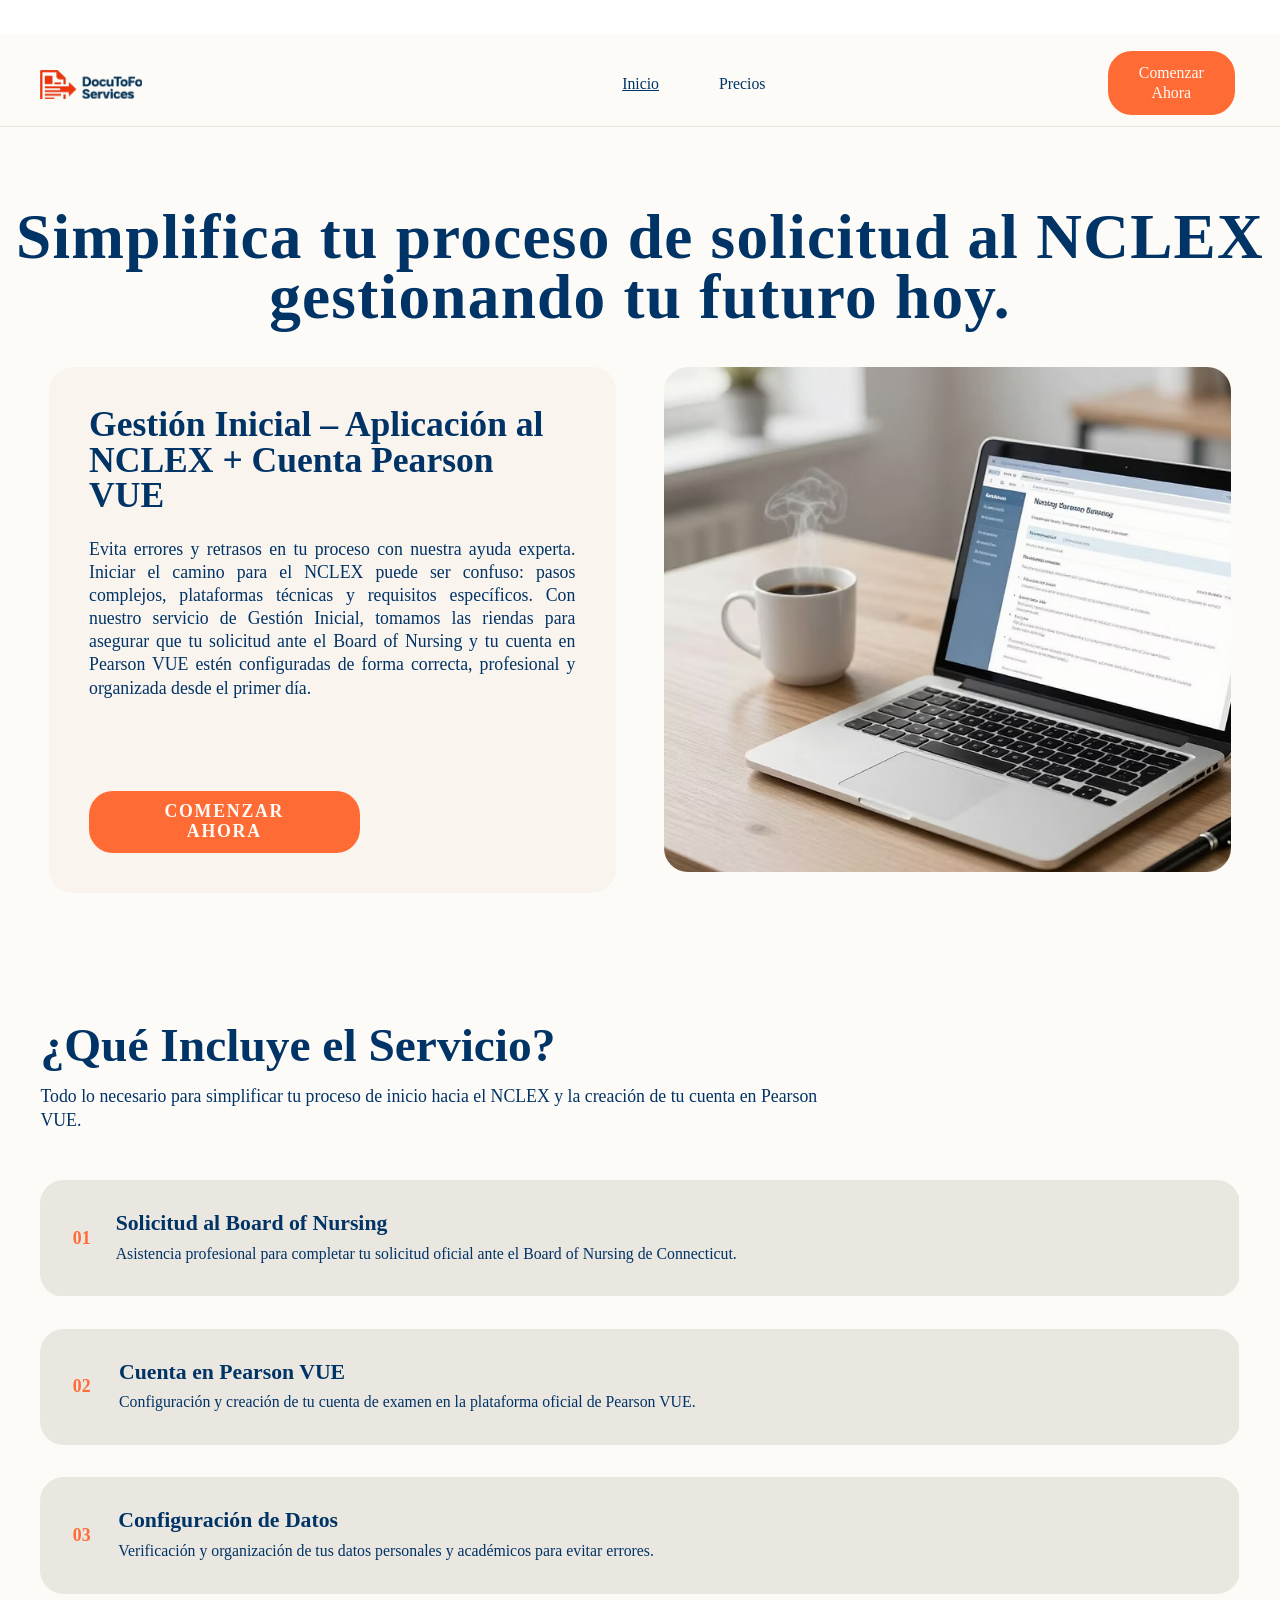
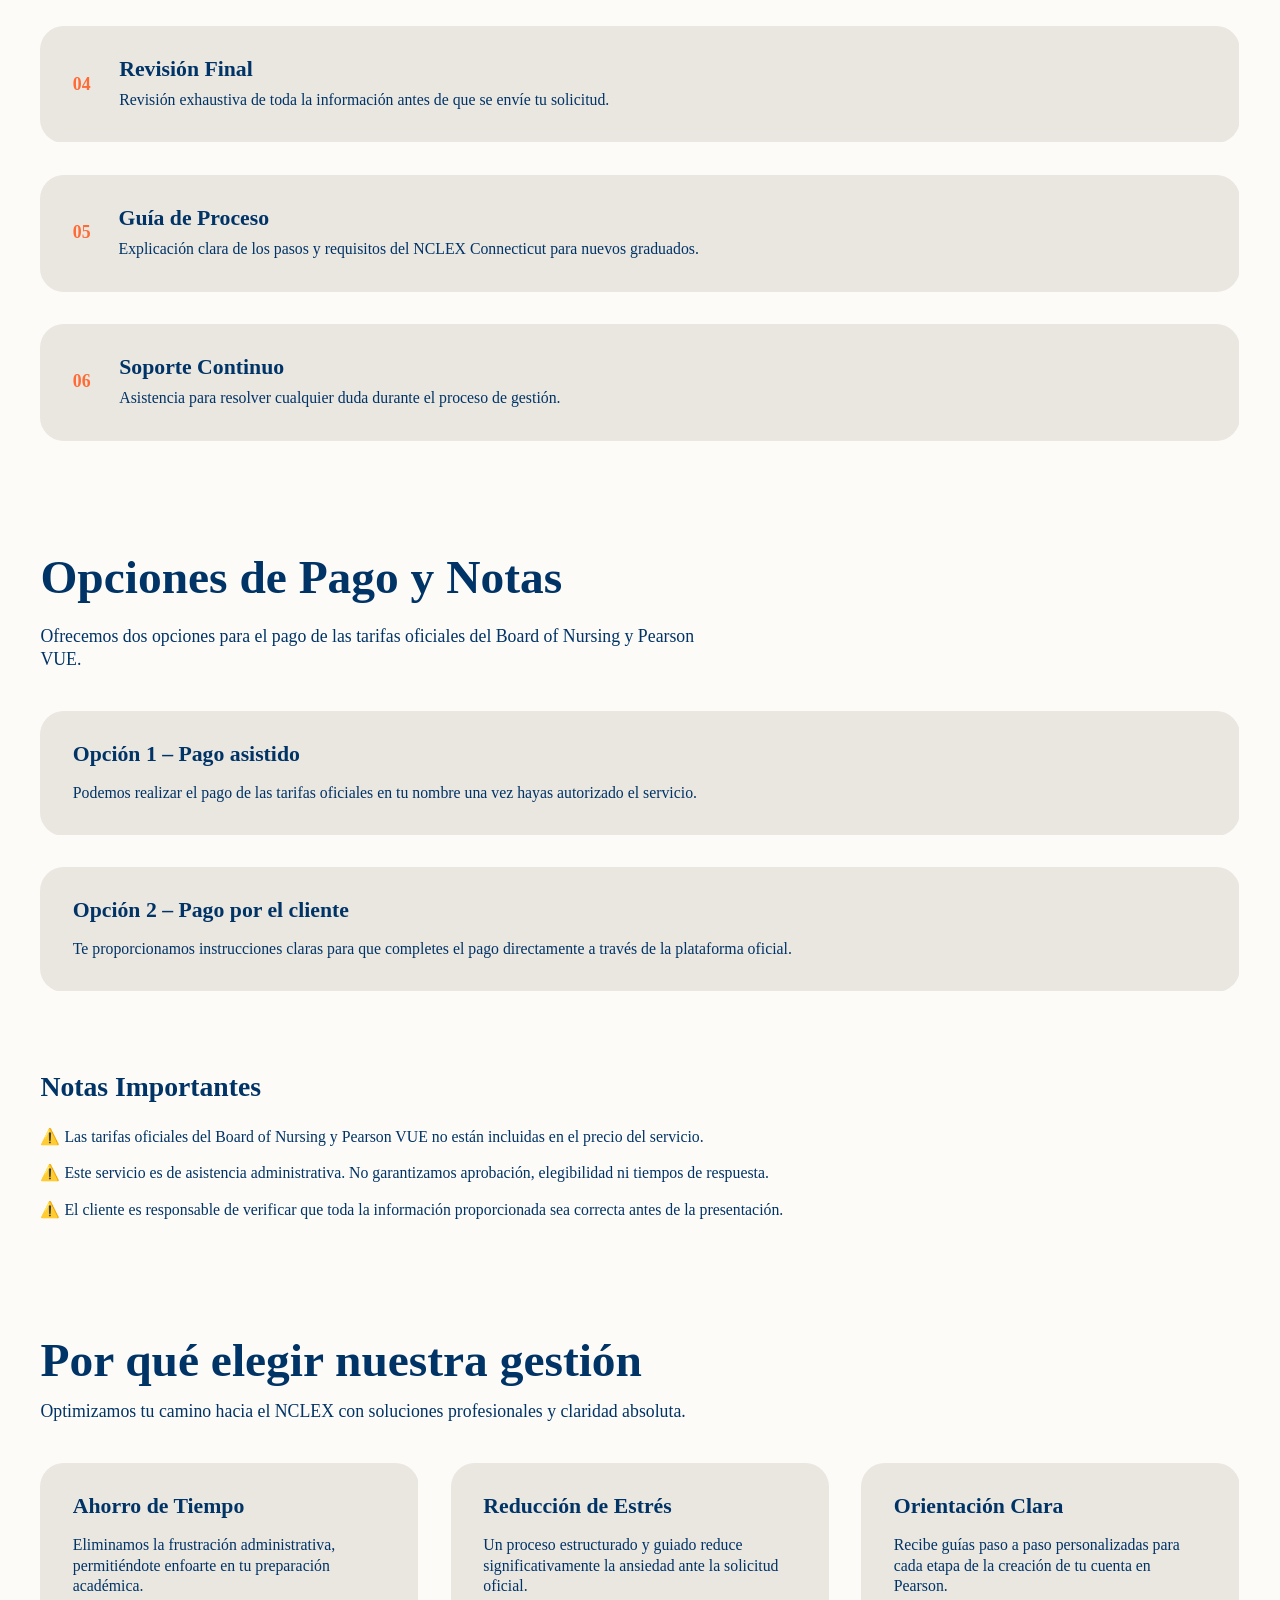
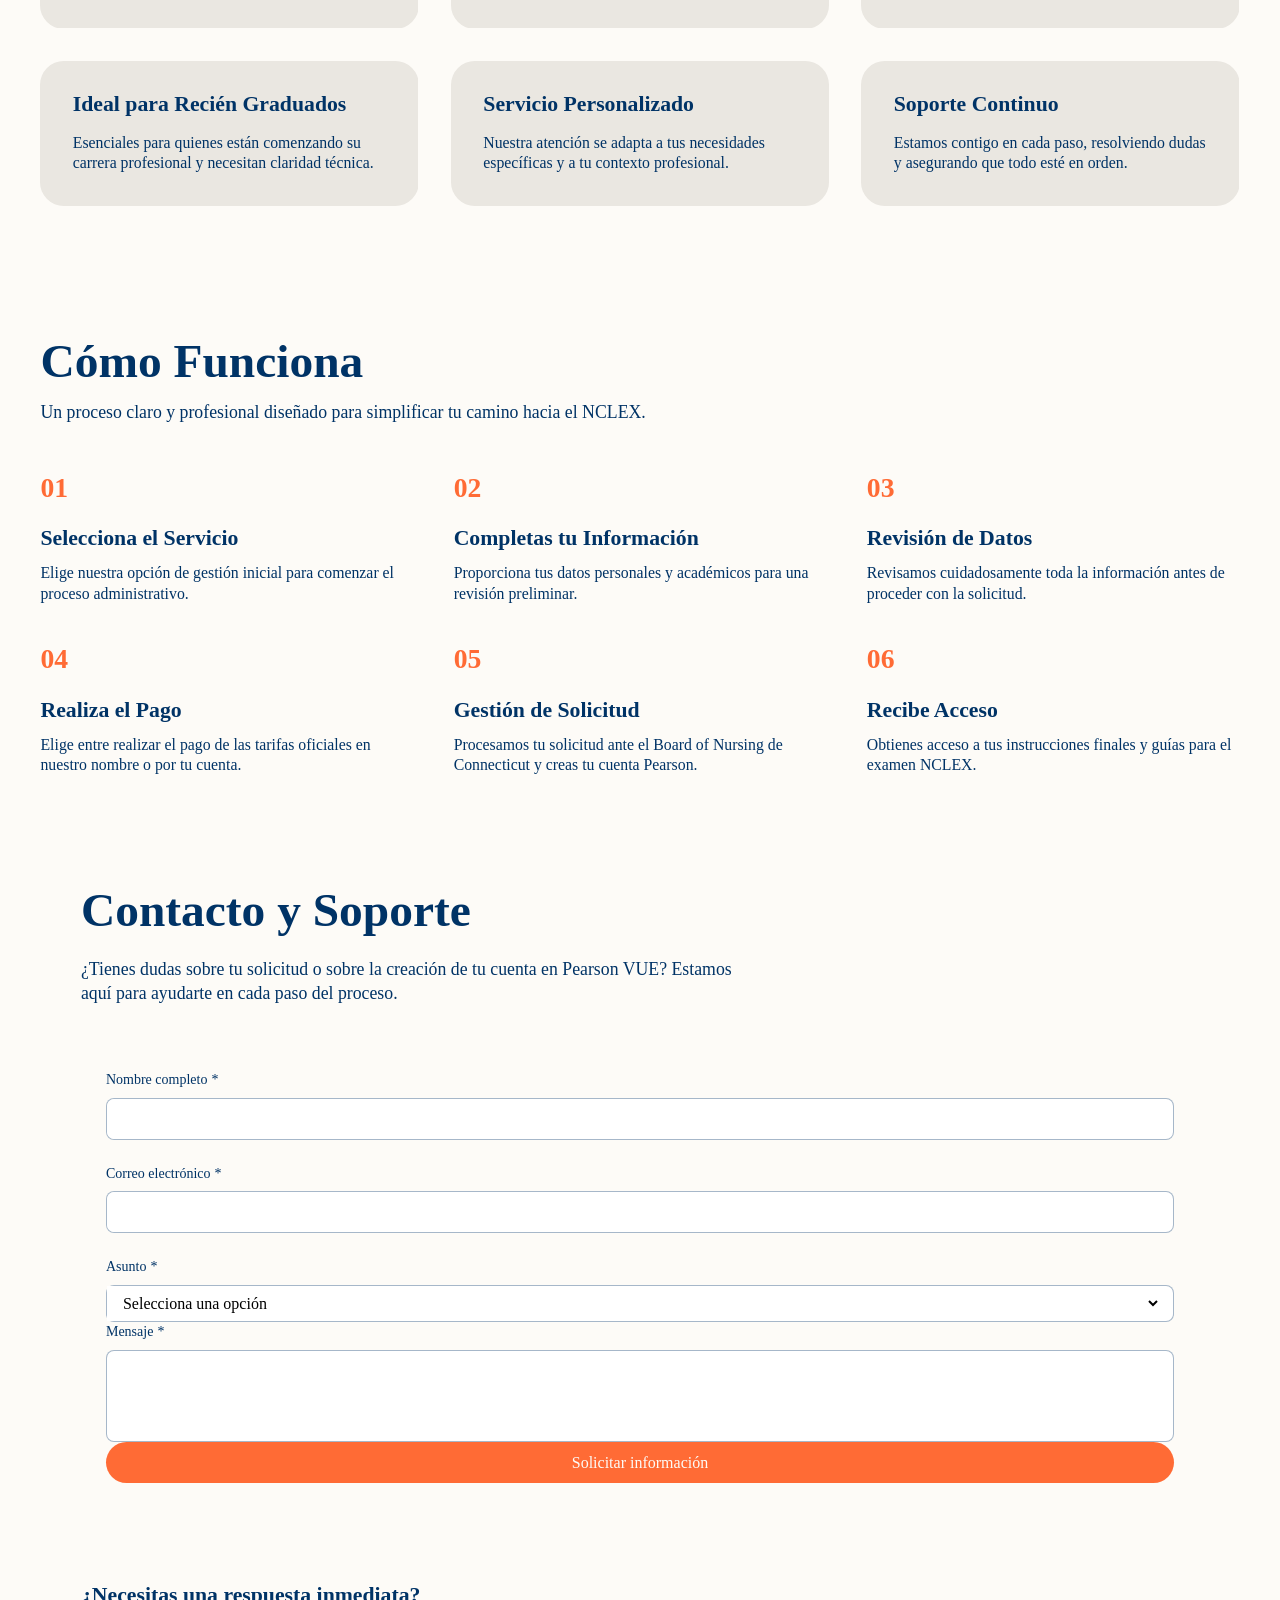
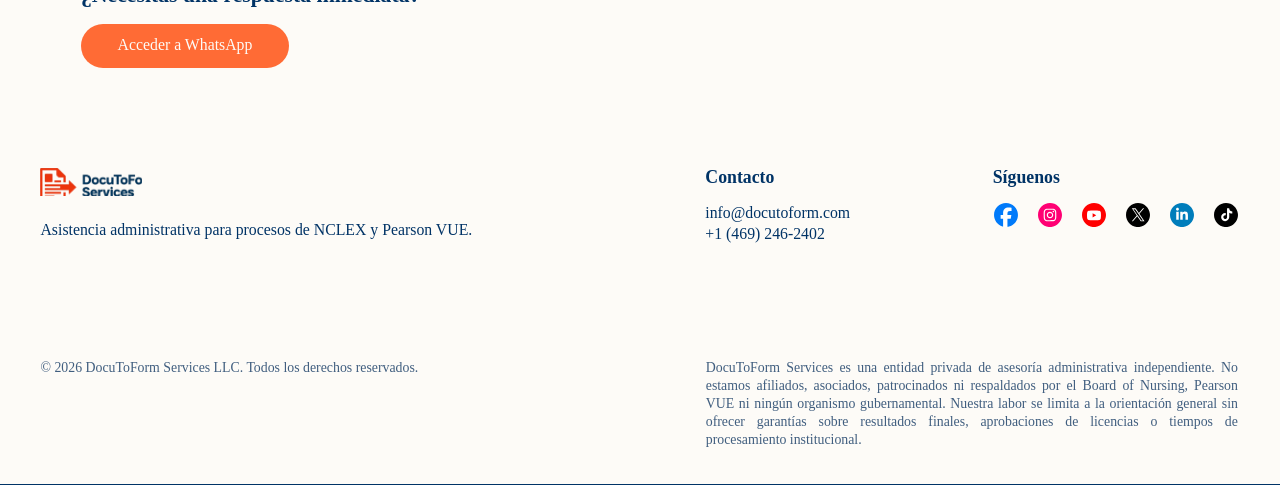
==== commit c50ba51c: "fix: fondo blanco en campos del formulario de contacto - Añade css/overrides.css con corrección de -" ====
--- a/index.html
+++ b/index.html
@@ -65,7 +65,7 @@
     }
   }
 </style>
-</head>
+<link href="css/overrides.css" rel="stylesheet" type="text/css"/></head>
 <body class="responsive" style="--scrollbar-width: 15px;">
 <!--pageHtmlEmbeds.bodyStart start-->
 <!--pageHtmlEmbeds.bodyStart end-->
--- a/css/overrides.css
+++ b/css/overrides.css
@@ -0,0 +1,58 @@
+/* ─── Form input overrides ──────────────────────────────────────────────────
+   El CSS exportado de Wix usa --inputBackgroundColor: 253,251,247 (crema)
+   que es idéntico al fondo de la página. Este archivo lo corrige.
+─────────────────────────────────────────────────────────────────────────── */
+
+/* Fondo blanco para todos los campos de texto, email, select y textarea */
+.sjImZoO,
+.smyXERm input,
+.sehMQtG,
+input.sjImZoO,
+textarea.sehMQtG {
+  background-color: #ffffff !important;
+  background: #ffffff !important;
+}
+
+/* Wrapper del campo de texto */
+.s__72lfJk,
+.smyXERm {
+  background-color: #ffffff !important;
+}
+
+/* Textarea wrapper */
+.sUs3fhJ {
+  background-color: #ffffff !important;
+}
+
+/* Select nativo */
+.sjImZoO select,
+select.sjImZoO {
+  background-color: #ffffff !important;
+  background: #ffffff !important;
+}
+
+/* Sobreescribir la variable CSS raíz del formulario */
+.comp-mokeala6_ooi {
+  --inputBackgroundColor: 255,255,255 !important;
+  --inputBackgroundColor-rgb: 255,255,255 !important;
+  --inputBackgroundColor-opacity: 1 !important;
+  --inputBackgroundColorHover: 255,255,255 !important;
+  --inputBackgroundColorHover-rgb: 255,255,255 !important;
+  --wix-ui-tpa-text-field-main-background-color: 255,255,255 !important;
+}
+
+/* Borde más visible para definir el campo */
+.s__72lfJk,
+.sUs3fhJ {
+  border: 1px solid rgba(0, 51, 102, 0.35) !important;
+  border-radius: 8px !important;
+}
+
+/* Autofill también en blanco */
+.smyXERm input:-webkit-autofill,
+.smyXERm input:-webkit-autofill:hover,
+.smyXERm input:-webkit-autofill:focus {
+  -webkit-box-shadow: 0 0 0 1000px #ffffff inset !important;
+  box-shadow: 0 0 0 1000px #ffffff inset !important;
+  -webkit-text-fill-color: rgb(0, 51, 102) !important;
+}
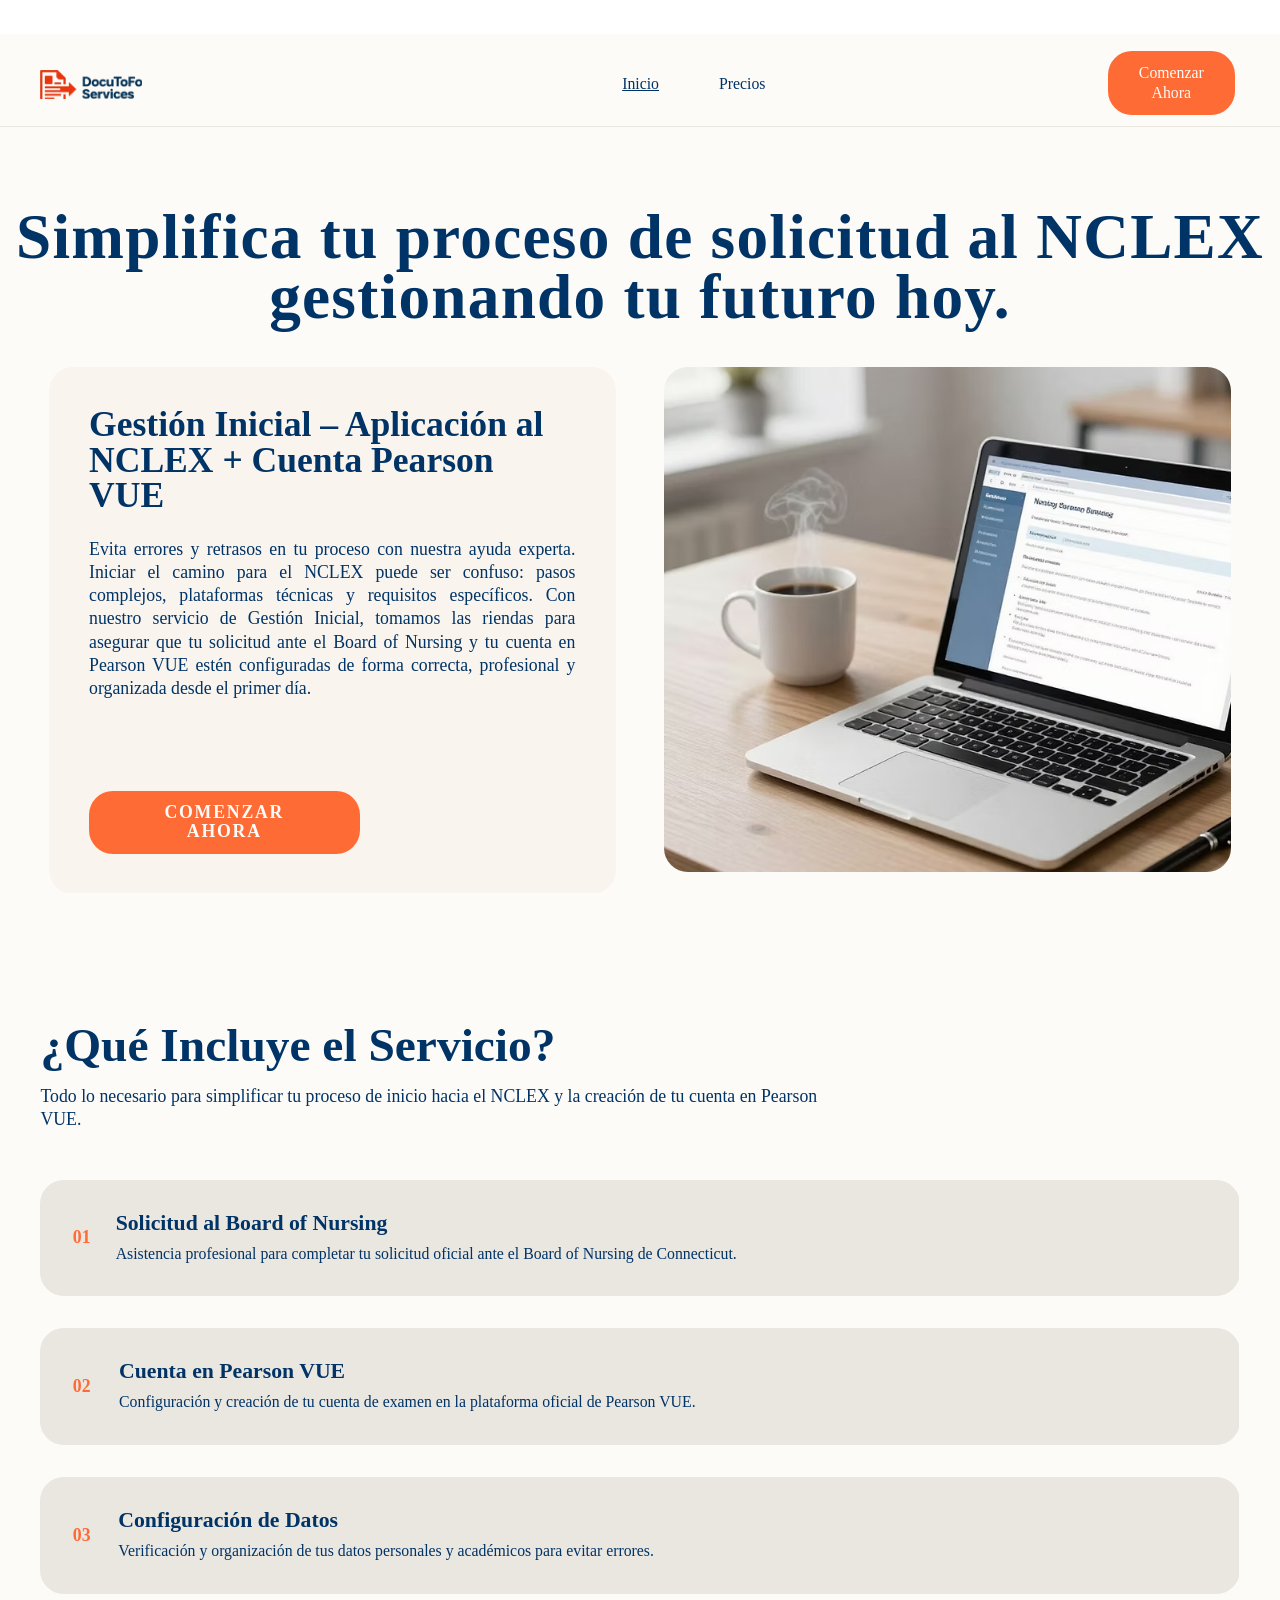
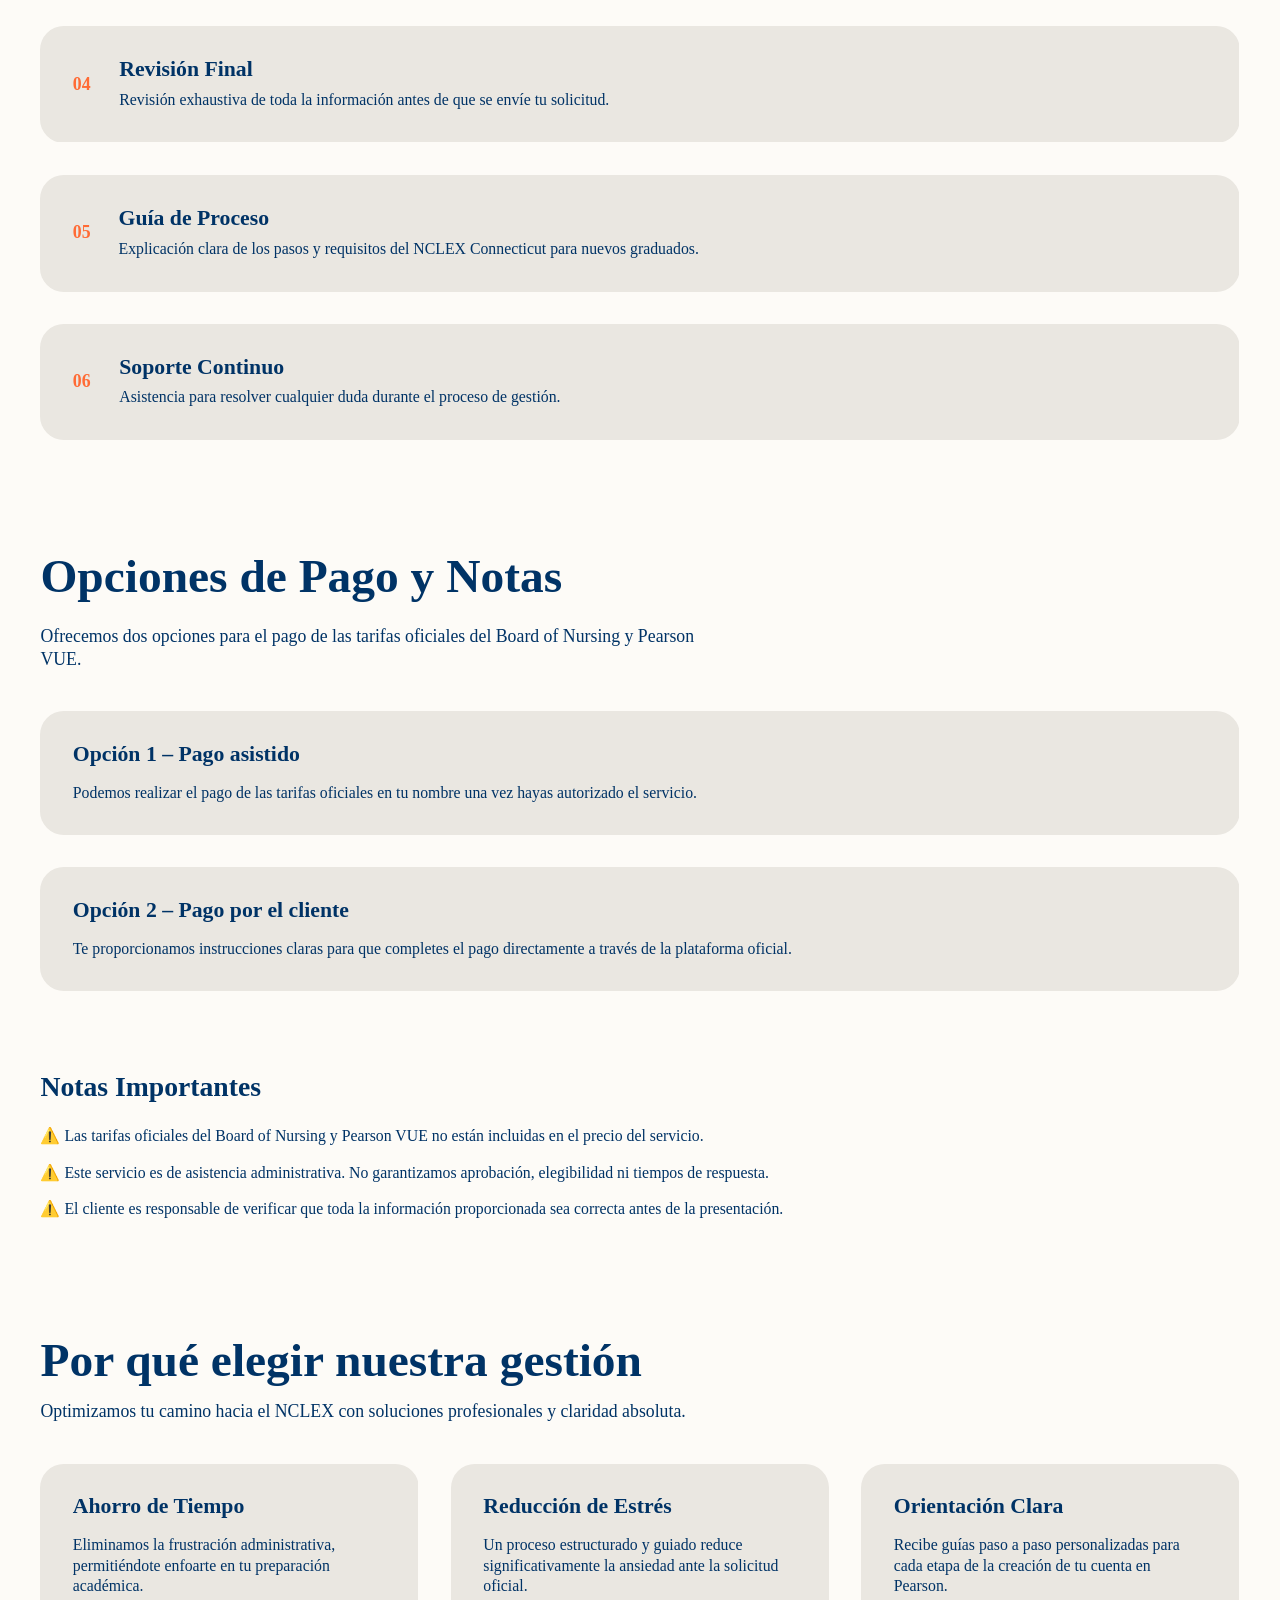
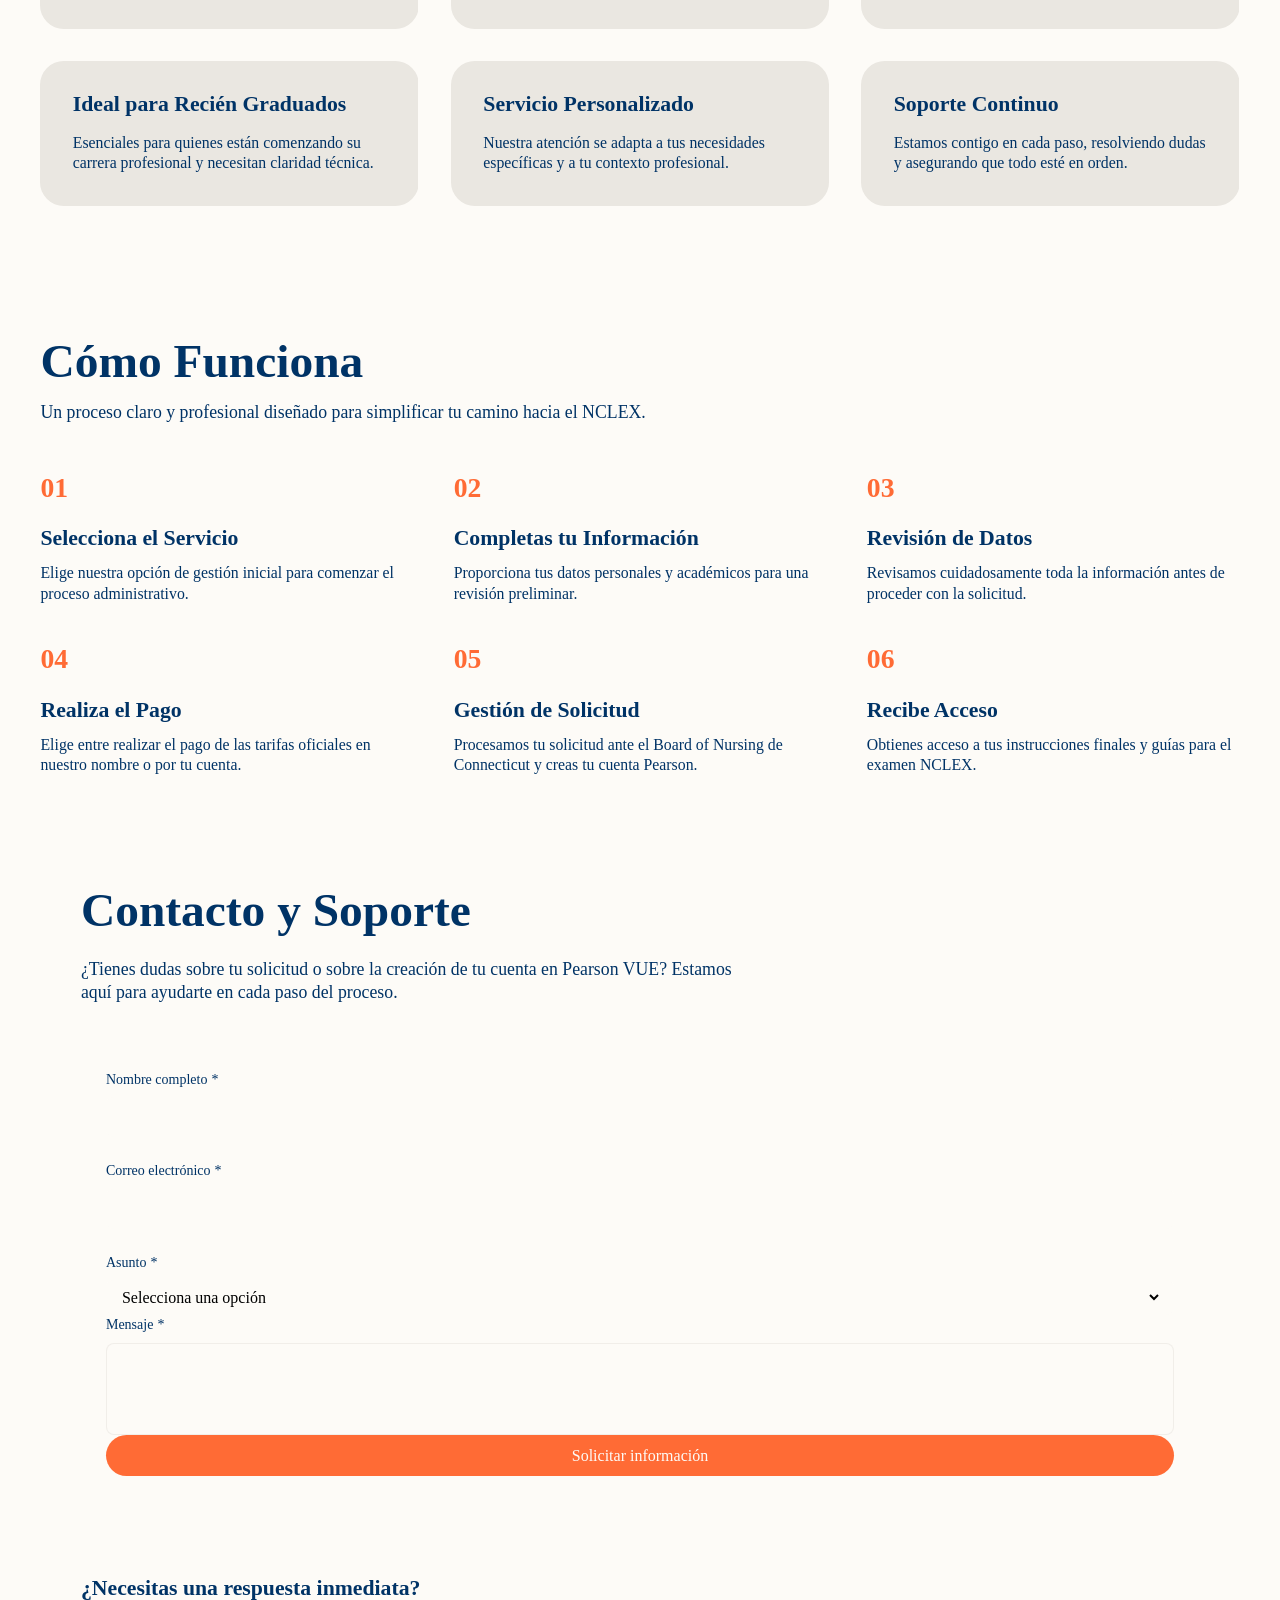
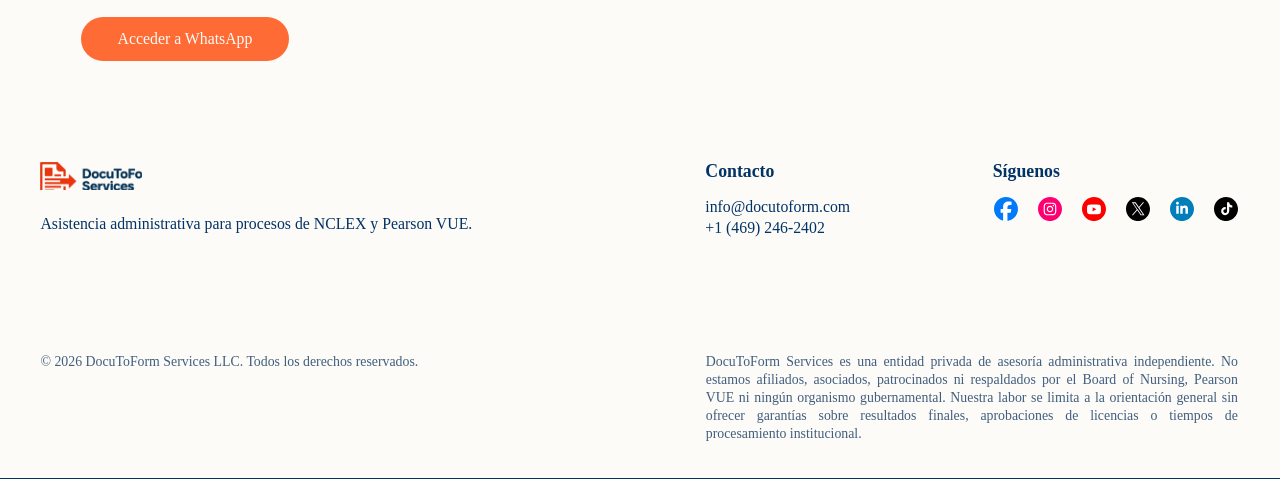
==== commit c61a8c52: "Add files via upload" ====
--- a/index.html
+++ b/index.html
@@ -2,7 +2,6 @@
 <html lang="es" style=""><head><meta content="text/html; charset=utf-8" http-equiv="Content-Type"/><link href="css/style-28.css" rel="stylesheet" type="text/css"/><link href="css/style-27.css" rel="stylesheet" type="text/css"/><link href="css/style-26.css" rel="stylesheet" type="text/css"/><link href="css/style-25.css" rel="stylesheet" type="text/css"/><link href="css/style-24.css" rel="stylesheet" type="text/css"/><link href="css/style-23.css" rel="stylesheet" type="text/css"/><link href="css/style-22.css" rel="stylesheet" type="text/css"/><link href="css/style-21.css" rel="stylesheet" type="text/css"/><link href="css/style-20.css" rel="stylesheet" type="text/css"/><link href="css/style-19.css" rel="stylesheet" type="text/css"/><link href="css/style-18.css" rel="stylesheet" type="text/css"/><link href="css/style-17.css" rel="stylesheet" type="text/css"/><link href="css/style-16.css" rel="stylesheet" type="text/css"/><link href="css/style-15.css" rel="stylesheet" type="text/css"/><link href="css/style-14.css" rel="stylesheet" type="text/css"/><link href="css/style-13.css" rel="stylesheet" type="text/css"/><link href="css/style-12.css" rel="stylesheet" type="text/css"/><link href="css/style-11.css" rel="stylesheet" type="text/css"/><link href="css/style-10.css" rel="stylesheet" type="text/css"/><link href="css/style-09.css" rel="stylesheet" type="text/css"/><link href="css/style-08.css" rel="stylesheet" type="text/css"/><link href="css/style-07.css" rel="stylesheet" type="text/css"/><link href="css/style-06.css" rel="stylesheet" type="text/css"/><link href="css/style-05.css" rel="stylesheet" type="text/css"/><link href="css/style-04.css" rel="stylesheet" type="text/css"/><link href="css/style-03.css" rel="stylesheet" type="text/css"/><link href="css/style-02.css" rel="stylesheet" type="text/css"/><link href="css/style-01.css" rel="stylesheet" type="text/css"/>
 <meta content="width=device-width, initial-scale=1" id="wixDesktopViewport" name="viewport"/>
 <meta content="IE=edge" http-equiv="X-UA-Compatible"/>
-
 <link href="images/favicon.png" rel="icon" sizes="192x192" type="image/png"/>
 <link href="images/favicon.png" rel="shortcut icon" type="image/png"/>
 <link href="images/favicon.png" rel="apple-touch-icon" type="image/png"/>
@@ -37,7 +36,7 @@
 <meta content="https://static.wixstatic.com/media/a1b04b_d7388ae9a1a34de49ee96ac28e345a52%7Emv2.png/v1/fit/w_2500,h_1330,al_c/a1b04b_d7388ae9a1a34de49ee96ac28e345a52%7Emv2.png" property="og:image"/>
 <meta content="2500" property="og:image:width"/>
 <meta content="1330" property="og:image:height"/>
-<meta content="https://docutoform.wixsite.com/docutoform" property="og:url"/>
+<meta content="https://docutoform.com/" property="og:url"/>
 <meta content="DocuToForm Services" property="og:site_name"/>
 <meta content="website" property="og:type"/>
 <meta content="summary_large_image" name="twitter:card"/>
@@ -46,32 +45,13 @@
 <meta content="https://static.wixstatic.com/media/a1b04b_d7388ae9a1a34de49ee96ac28e345a52%7Emv2.png/v1/fit/w_2500,h_1330,al_c/a1b04b_d7388ae9a1a34de49ee96ac28e345a52%7Emv2.png" name="twitter:image"/>
 <!-- Loadable Component comp-mokeala6 -->
 <!-- Loadable Component comp-mokeala6 -->
-<style>
-  .reveal-on-scroll {
-    opacity: 0;
-    transition: opacity 0.7s ease-out, transform 0.7s ease-out;
-    transform: translateY(28px);
-    will-change: opacity, transform;
-  }
-  .reveal-on-scroll.is-visible {
-    opacity: 1;
-    transform: translateY(0);
-  }
-  @media (prefers-reduced-motion: reduce) {
-    .reveal-on-scroll {
-      opacity: 1;
-      transform: none;
-      transition: none;
-    }
-  }
-</style>
-<link href="css/overrides.css" rel="stylesheet" type="text/css"/></head>
+<link href="css/animations.css" rel="stylesheet" type="text/css"/><link href="css/custom-fixes.css" rel="stylesheet" type="text/css"/></head>
 <body class="responsive" style="--scrollbar-width: 15px;">
 <!--pageHtmlEmbeds.bodyStart start-->
 <!--pageHtmlEmbeds.bodyStart end-->
 <!-- domStoreHtml -->
 <svg data-dom-store="" style="display:none"><defs id="dom-store-defs"></defs></svg>
-<div id="SITE_CONTAINER"><div class="main_MF" id="main_MF"><div aria-label="top of page" class="qe3oTb ignore-focus SCROLL_TO_TOP" id="SCROLL_TO_TOP" role="region" tabindex="-1"><span class="TvbeET">top of page</span></div><button class="SKIP_TO_CONTENT_BTN BqYkvS has-custom-focus" id="SKIP_TO_CONTENT_BTN" tabindex="0">Ir al contenido principal</button><!--$--><!--/$--><div class="site-root" id="site-root"><div class="masterPage css-editing-scope" id="masterPage"><div class="Y3K28_ SITE_PAGES" id="SITE_PAGES"><div class="ETqrjz theme-vars hb33r" id="hb33r"><div class="g0IvTF wixui-page" data-testid="page-bg"></div><div><div class="hb33r-overflow-wrapper ku1hVK" data-testid="responsive-container-overflow"><div class="hb33r-container" data-testid="responsive-container-content" role="group" tabindex="-1"><header class="comp-moke43ke S829f_ comp-moke43ke-container" id="comp-moke43ke" slots="[object Object]" wix="[object Object]"><section class="ke5pl1 comp-moke43ke_r_comp-mb7ogqqn-container section comp-moke43ke_r_comp-mb7ogqqn ke5pl1 yEgiaI wixui-header undefined fwXYgt" data-block-level-container="Section" data-testid="section-container" id="comp-moke43ke_r_comp-mb7ogqqn" tabindex="-1"><!--$--><div class="container _internalContainerRoot_ikbgu_1 builder-root theme-vars comp-moke43ke_r_comp-mdr142kt" data-testid="internal-container-root" id="comp-moke43ke_r_comp-mdr142kt"><div class="_backgroundLayer_ikbgu_25" data-testid="internal-container-background-layer"><!--$--><div class="builder-root comp-moke43ke_r_comp-mhs1biva _background_x7ip3_1 _mask_x7ip3_35 background" data-motion-part="BG_LAYER comp-moke43ke_r_comp-mhs1biva" id="comp-moke43ke_r_comp-mhs1biva"></div><!--/$--></div><div class="comp-moke43ke_r_comp-mdr142kt-container max-width-container" data-testid="internal-container-content" role="group"><!--$--><div class="logo-wrapper _logo_ackza_1 builder-root comp-moke43ke_r_comp-mokeanfr" id="comp-moke43ke_r_comp-mokeanfr"><a class="_linkLayer_ackza_12" data-testid="linkElement" href="index.html" target="_self"><wow-image class="_image_8j9vj_1" data-bg-effect-name="" data-has-ssr-src="" data-image-info='{"displayMode":"fit","imageData":{"width":1000,"height":283,"uri":"images/logo.png","name":"logo","displayMode":"fit"}}' data-motion-part="BG_IMG undefined" style="--wix-img-max-width:max(1000px, 100%)"><img alt="logo" data-ssr-src-done="true" fetchpriority="high" src="images/logo.png" style="width: 120px; height: 34px; object-fit: contain; object-position: center center;"/></wow-image></a></div><!--/$--><!--$--><div class="_root_mubql_1 container builder-root comp-moke43ke_r_comp-mokeanhi" id="comp-moke43ke_r_comp-mokeanhi"><!--$--><div class="container _internalContainerRoot_ikbgu_1 builder-root comp-moke43ke_r_comp-mokeanhl4 comp-moke43ke_r_comp-mokeanhl4-container" data-testid="internal-container-root" id="comp-moke43ke_r_comp-mokeanhl4"><div class="_backgroundLayer_ikbgu_25" data-testid="internal-container-background-layer"><!--$--><div class="builder-root comp-moke43ke_r_comp-mokeanhs _background_x7ip3_1 _mask_x7ip3_35 background" data-motion-part="BG_LAYER comp-moke43ke_r_comp-mokeanhs" id="comp-moke43ke_r_comp-mokeanhs"></div><!--/$--></div><!--$--><div class="wix-presets-wrapper w-3f27c3f4-5a2b-4b2c-9b14-05d9c0c6d5ec comp-moke43ke_r_comp-mokeanjd-presets-wrapper"><div class="builder-root comp-moke43ke_r_comp-mokeanjd menu _animation-calm_1m6ap_8" id="comp-moke43ke_r_comp-mokeanjd"><div id="comp-moke43ke_r_comp-mokeanjd-menu-content"><nav aria-label="Sitio" class="_root_s6hzk_2 navbar _navbar_1b8mp_1 _ltr_1b8mp_18 wixui-horizontal-menu wixui-menu" data-hook="menu-root" data-part="navbar" dir="ltr"><ul class="_container_s6hzk_173"><li class="_listItem_1t2uo_1" data-animation-name="none" data-item-depth="0" data-part="menu-item"><div class="_itemWrapper_1t2uo_10"><div class="item _labelContainer_1t2uo_18 wixui-horizontal-menu__item wixui-menu__item" data-interactive="false" data-part="menu-item-content" data-selected="true"><a aria-current="page" class="" data-part="menu-item-link" data-testid="linkElement" href="index.html" target="_self"><div class="_label_1t2uo_18 wixui-horizontal-menu__item-label wixui-menu__item-label" data-part="label">Inicio</div></a></div></div><span class="_divider_1t2uo_215"></span></li><li class="_listItem_1t2uo_1" data-animation-name="none" data-item-depth="0" data-part="menu-item"><div class="_itemWrapper_1t2uo_10"><div class="item _labelContainer_1t2uo_18 wixui-horizontal-menu__item wixui-menu__item" data-interactive="true" data-part="menu-item-content"><a class="" data-part="menu-item-link" data-testid="linkElement" href="https://docutoform.wixsite.com/docutoform/precios-de-gestion-inicial-nclex" target="_self"><div class="_label_1t2uo_18 wixui-horizontal-menu__item-label wixui-menu__item-label" data-part="label">Precios</div></a></div></div><span class="_divider_1t2uo_215"></span></li></ul><div class="_root_12ho9_1"><div aria-hidden="true" aria-label="scroll" class="_root_107ew_1 _hidden_107ew_39 wixui-menu__scroll-button scroll-button" data-hidden="true" data-menu-scroll-action="page" data-part="scroll-backward-button"><span class="_icon_107ew_13 wixui-menu__scroll-button-icon"><svg viewbox="0 0 6 12" xmlns="http://www.w3.org/2000/svg"><path d="M0 6L5.2 0 6 .7 1.3 6 6 11.3 5.2 12z"></path></svg></span></div><div aria-hidden="true" aria-label="scroll" class="_root_107ew_1 _hidden_107ew_39 wixui-menu__scroll-button scroll-button" data-hidden="true" data-menu-scroll-action="page" data-part="scroll-forward-button"><span class="_icon_107ew_13 wixui-menu__scroll-button-icon"><svg viewbox="0 0 6 12" xmlns="http://www.w3.org/2000/svg"><path d="M6 6L.8 0 0 .7 4.7 6 0 11.3l.8.7z"></path></svg></span></div></div></nav></div><div class="wix-presets-wrapper w-4190f51c-3836-49f6-8114-96219c165b29 hamburgerOpenButton-presets-wrapper"><button aria-label="" class="_root_hx4l0_1 hamburger-open-button _openButton_1izd6_79 _button_hx4l0_19 button _fallbackDirection_uix1w_1 wixui-button" data-semantic-classname="button" data-testid="buttonContent" type="button"><div class="_animatedIcon_18zas_2 animatedIcon icon animated-icon _icon_hx4l0_78" id="animated-icon"><div>
+<div id="SITE_CONTAINER"><div class="main_MF" id="main_MF"><div aria-label="top of page" class="qe3oTb ignore-focus SCROLL_TO_TOP" id="SCROLL_TO_TOP" role="region" tabindex="-1"><span class="TvbeET">top of page</span></div><button class="SKIP_TO_CONTENT_BTN BqYkvS has-custom-focus" id="SKIP_TO_CONTENT_BTN" tabindex="0">Ir al contenido principal</button><!--$--><!--/$--><div class="site-root" id="site-root"><div class="masterPage css-editing-scope" id="masterPage"><div class="Y3K28_ SITE_PAGES" id="SITE_PAGES"><div class="ETqrjz theme-vars hb33r" id="hb33r"><div class="g0IvTF wixui-page" data-testid="page-bg"></div><div><div class="hb33r-overflow-wrapper ku1hVK" data-testid="responsive-container-overflow"><div class="hb33r-container" data-testid="responsive-container-content" role="group" tabindex="-1"><header class="comp-moke43ke S829f_ comp-moke43ke-container" id="comp-moke43ke" slots="[object Object]" wix="[object Object]"><section class="ke5pl1 comp-moke43ke_r_comp-mb7ogqqn-container section comp-moke43ke_r_comp-mb7ogqqn ke5pl1 yEgiaI wixui-header undefined fwXYgt" data-block-level-container="Section" data-testid="section-container" id="comp-moke43ke_r_comp-mb7ogqqn" tabindex="-1"><!--$--><div class="container _internalContainerRoot_ikbgu_1 builder-root theme-vars comp-moke43ke_r_comp-mdr142kt" data-testid="internal-container-root" id="comp-moke43ke_r_comp-mdr142kt"><div class="_backgroundLayer_ikbgu_25" data-testid="internal-container-background-layer"><!--$--><div class="builder-root comp-moke43ke_r_comp-mhs1biva _background_x7ip3_1 _mask_x7ip3_35 background" data-motion-part="BG_LAYER comp-moke43ke_r_comp-mhs1biva" id="comp-moke43ke_r_comp-mhs1biva"></div><!--/$--></div><div class="comp-moke43ke_r_comp-mdr142kt-container max-width-container" data-testid="internal-container-content" role="group"><!--$--><div class="logo-wrapper _logo_ackza_1 builder-root comp-moke43ke_r_comp-mokeanfr" id="comp-moke43ke_r_comp-mokeanfr"><a class="_linkLayer_ackza_12" data-testid="linkElement" href="index.html" target="_self"><wow-image class="_image_8j9vj_1" data-bg-effect-name="" data-has-ssr-src="" data-image-info='{"displayMode":"fit","imageData":{"width":1000,"height":283,"uri":"images/logo.png","name":"logo","displayMode":"fit"}}' data-motion-part="BG_IMG undefined" style="--wix-img-max-width:max(1000px, 100%)"><img alt="logo" data-ssr-src-done="true" fetchpriority="high" src="images/logo.png" style="width: 120px; height: 34px; object-fit: contain; object-position: center center;"/></wow-image></a></div><!--/$--><!--$--><div class="_root_mubql_1 container builder-root comp-moke43ke_r_comp-mokeanhi" id="comp-moke43ke_r_comp-mokeanhi"><!--$--><div class="container _internalContainerRoot_ikbgu_1 builder-root comp-moke43ke_r_comp-mokeanhl4 comp-moke43ke_r_comp-mokeanhl4-container" data-testid="internal-container-root" id="comp-moke43ke_r_comp-mokeanhl4"><div class="_backgroundLayer_ikbgu_25" data-testid="internal-container-background-layer"><!--$--><div class="builder-root comp-moke43ke_r_comp-mokeanhs _background_x7ip3_1 _mask_x7ip3_35 background" data-motion-part="BG_LAYER comp-moke43ke_r_comp-mokeanhs" id="comp-moke43ke_r_comp-mokeanhs"></div><!--/$--></div><!--$--><div class="wix-presets-wrapper w-3f27c3f4-5a2b-4b2c-9b14-05d9c0c6d5ec comp-moke43ke_r_comp-mokeanjd-presets-wrapper"><div class="builder-root comp-moke43ke_r_comp-mokeanjd menu _animation-calm_1m6ap_8" id="comp-moke43ke_r_comp-mokeanjd"><div id="comp-moke43ke_r_comp-mokeanjd-menu-content"><nav aria-label="Sitio" class="_root_s6hzk_2 navbar _navbar_1b8mp_1 _ltr_1b8mp_18 wixui-horizontal-menu wixui-menu" data-hook="menu-root" data-part="navbar" dir="ltr"><ul class="_container_s6hzk_173"><li class="_listItem_1t2uo_1" data-animation-name="none" data-item-depth="0" data-part="menu-item"><div class="_itemWrapper_1t2uo_10"><div class="item _labelContainer_1t2uo_18 wixui-horizontal-menu__item wixui-menu__item" data-interactive="false" data-part="menu-item-content" data-selected="true"><a aria-current="page" class="" data-part="menu-item-link" data-testid="linkElement" href="index.html" target="_self"><div class="_label_1t2uo_18 wixui-horizontal-menu__item-label wixui-menu__item-label" data-part="label">Inicio</div></a></div></div><span class="_divider_1t2uo_215"></span></li><li class="_listItem_1t2uo_1" data-animation-name="none" data-item-depth="0" data-part="menu-item"><div class="_itemWrapper_1t2uo_10"><div class="item _labelContainer_1t2uo_18 wixui-horizontal-menu__item wixui-menu__item" data-interactive="true" data-part="menu-item-content"><a class="" data-part="menu-item-link" data-testid="linkElement" href="precios.html" target="_self"><div class="_label_1t2uo_18 wixui-horizontal-menu__item-label wixui-menu__item-label" data-part="label">Precios</div></a></div></div><span class="_divider_1t2uo_215"></span></li></ul><div class="_root_12ho9_1"><div aria-hidden="true" aria-label="scroll" class="_root_107ew_1 _hidden_107ew_39 wixui-menu__scroll-button scroll-button" data-hidden="true" data-menu-scroll-action="page" data-part="scroll-backward-button"><span class="_icon_107ew_13 wixui-menu__scroll-button-icon"><svg viewbox="0 0 6 12" xmlns="http://www.w3.org/2000/svg"><path d="M0 6L5.2 0 6 .7 1.3 6 6 11.3 5.2 12z"></path></svg></span></div><div aria-hidden="true" aria-label="scroll" class="_root_107ew_1 _hidden_107ew_39 wixui-menu__scroll-button scroll-button" data-hidden="true" data-menu-scroll-action="page" data-part="scroll-forward-button"><span class="_icon_107ew_13 wixui-menu__scroll-button-icon"><svg viewbox="0 0 6 12" xmlns="http://www.w3.org/2000/svg"><path d="M6 6L.8 0 0 .7 4.7 6 0 11.3l.8.7z"></path></svg></span></div></div></nav></div><div class="wix-presets-wrapper w-4190f51c-3836-49f6-8114-96219c165b29 hamburgerOpenButton-presets-wrapper"><button aria-label="" class="_root_hx4l0_1 hamburger-open-button _openButton_1izd6_79 _button_hx4l0_19 button _fallbackDirection_uix1w_1 wixui-button" data-semantic-classname="button" data-testid="buttonContent" type="button"><div class="_animatedIcon_18zas_2 animatedIcon icon animated-icon _icon_hx4l0_78" id="animated-icon"><div>
 <svg data-bbox="44 64 112 72" data-type="shape" height="200" viewbox="0 0 200 200" width="200" xmlns="http://www.w3.org/2000/svg">
 <g>
 <path d="M156 64v6H44v-6h112z"></path>
@@ -79,7 +59,7 @@
 <path d="M156 130v6H44v-6h112z"></path>
 </g>
 </svg>
-</div></div></button></div></div></div><!--/$--></div><!--/$--></div><!--/$--><!--$--><div class="wix-presets-wrapper w-4190f51c-3836-49f6-8114-96219c165b29 comp-moke43ke_r_comp-mokeanv9-presets-wrapper"><a aria-label="Comenzar Ahora" class="_link_hx4l0_57 _root_hx4l0_1 builder-root comp-moke43ke_r_comp-mokeanv9 _button_hx4l0_19 button _fallbackDirection_uix1w_1 wixui-button" data-semantic-classname="button" data-testid="buttonContent" href="https://tally.so/r/Ek8QZX" id="comp-moke43ke_r_comp-mokeanv9" rel="noreferrer noopener" target="_blank"><span class="label _label_hx4l0_53 wixui-button__label" data-testid="stylablebutton-label">Comenzar Ahora</span><div class="_animatedIcon_18zas_2 animatedIcon icon animated-icon _icon_hx4l0_78" id="animated-icon"><div><svg data-animate-id="animatedSvg" data-testid="animated-svg" height="100%" id="Layer_1" viewbox="0 0 200 200" width="100%" xmlns="http://www.w3.org/2000/svg"><g><path d="M178.726,178.351h-17.157V38.579H21.796v-17.157h156.929v156.929Z" data-animate-id="animatedPath" data-animated-end-path="M177.725,22.585h-.015v-.124h-.124v-.015h.139v.139Z"><animate attributename="d" begin="indefinite" calcmode="spline" data-animate-id="animateForward" data-testid="animate-tag-forward" dur="0.2s" from="M178.7,178.4 L177.7,178.4 L176.7,178.4 L175.7,178.4 L174.7,178.4 L173.7,178.4 L172.7,178.4 L171.7,178.4 L170.7,178.4 L169.7,178.4 L168.7,178.4 L167.7,178.4 L166.7,178.4 L165.7,178.4 L164.7,178.4 L163.7,178.4 L162.7,178.4 L161.7,178.4 L161.6,177.5 L161.6,176.5 L161.6,175.5 L161.6,174.5 L161.6,173.5 L161.6,172.5 L161.6,171.5 L161.6,170.5 L161.6,169.5 L161.6,168.5 L161.6,167.5 L161.6,166.5 L161.6,165.5 L161.6,164.5 L161.6,163.5 L161.6,162.5 L161.6,161.5 L161.6,160.5 L161.6,159.5 L161.6,158.5 L161.6,157.5 L161.6,156.5 L161.6,155.5 L161.6,154.5 L161.6,153.5 L161.6,152.5 L161.6,151.5 L161.6,150.5 L161.6,149.5 L161.6,148.5 L161.6,147.5 L161.6,146.5 L161.6,145.5 L161.6,144.4 L161.6,143.4 L161.6,142.4 L161.6,141.4 L161.6,140.4 L161.6,139.4 L161.6,138.4 L161.6,137.4 L161.6,136.4 L161.6,135.4 L161.6,134.4 L161.6,133.4 L161.6,132.4 L161.6,131.4 L161.6,130.4 L161.6,129.4 L161.6,128.4 L161.6,127.4 L161.6,126.4 L161.6,125.4 L161.6,124.4 L161.6,123.4 L161.6,122.4 L161.6,121.4 L161.6,120.4 L161.6,119.4 L161.6,118.4 L161.6,117.4 L161.6,116.4 L161.6,115.4 L161.6,114.4 L161.6,113.4 L161.6,112.4 L161.6,111.4 L161.6,110.4 L161.6,109.4 L161.6,108.4 L161.6,107.4 L161.6,106.4 L161.6,105.4 L161.6,104.4 L161.6,103.4 L161.6,102.4 L161.6,101.4 L161.6,100.4 L161.6,99.4 L161.6,98.4 L161.6,97.4 L161.6,96.4 L161.6,95.4 L161.6,94.4 L161.6,93.4 L161.6,92.4 L161.6,91.4 L161.6,90.4 L161.6,89.4 L161.6,88.4 L161.6,87.4 L161.6,86.4 L161.6,85.4 L161.6,84.4 L161.6,83.4 L161.6,82.4 L161.6,81.4 L161.6,80.4 L161.6,79.4 L161.6,78.4 L161.6,77.4 L161.6,76.4 L161.6,75.4 L161.6,74.4 L161.6,73.4 L161.6,72.4 L161.6,71.4 L161.6,70.4 L161.6,69.4 L161.6,68.4 L161.6,67.4 L161.6,66.4 L161.6,65.4 L161.6,64.4 L161.6,63.4 L161.6,62.4 L161.6,61.4 L161.6,60.4 L161.6,59.4 L161.6,58.4 L161.6,57.3 L161.6,56.3 L161.6,55.3 L161.6,54.3 L161.6,53.3 L161.6,52.3 L161.6,51.3 L161.6,50.3 L161.6,49.3 L161.6,48.3 L161.6,47.3 L161.6,46.3 L161.6,45.3 L161.6,44.3 L161.6,43.3 L161.6,42.3 L161.6,41.3 L161.6,40.3 L161.6,39.3 L161.3,38.6 L160.3,38.6 L159.3,38.6 L158.3,38.6 L157.3,38.6 L156.3,38.6 L155.3,38.6 L154.3,38.6 L153.3,38.6 L152.3,38.6 L151.3,38.6 L150.3,38.6 L149.3,38.6 L148.3,38.6 L147.3,38.6 L146.3,38.6 L145.3,38.6 L144.3,38.6 L143.3,38.6 L142.3,38.6 L141.3,38.6 L140.3,38.6 L139.3,38.6 L138.3,38.6 L137.3,38.6 L136.3,38.6 L135.3,38.6 L134.3,38.6 L133.3,38.6 L132.3,38.6 L131.3,38.6 L130.3,38.6 L129.3,38.6 L128.3,38.6 L127.3,38.6 L126.3,38.6 L125.3,38.6 L124.3,38.6 L123.3,38.6 L122.3,38.6 L121.3,38.6 L120.3,38.6 L119.3,38.6 L118.3,38.6 L117.3,38.6 L116.3,38.6 L115.3,38.6 L114.3,38.6 L113.3,38.6 L112.3,38.6 L111.3,38.6 L110.3,38.6 L109.3,38.6 L108.3,38.6 L107.3,38.6 L106.3,38.6 L105.3,38.6 L104.3,38.6 L103.3,38.6 L102.3,38.6 L101.2,38.6 L100.2,38.6 L99.2,38.6 L98.2,38.6 L97.2,38.6 L96.2,38.6 L95.2,38.6 L94.2,38.6 L93.2,38.6 L92.2,38.6 L91.2,38.6 L90.2,38.6 L89.2,38.6 L88.2,38.6 L87.2,38.6 L86.2,38.6 L85.2,38.6 L84.2,38.6 L83.2,38.6 L82.2,38.6 L81.2,38.6 L80.2,38.6 L79.2,38.6 L78.2,38.6 L77.2,38.6 L76.2,38.6 L75.2,38.6 L74.2,38.6 L73.2,38.6 L72.2,38.6 L71.2,38.6 L70.2,38.6 L69.2,38.6 L68.2,38.6 L67.2,38.6 L66.2,38.6 L65.2,38.6 L64.2,38.6 L63.2,38.6 L62.2,38.6 L61.2,38.6 L60.2,38.6 L59.2,38.6 L58.2,38.6 L57.2,38.6 L56.2,38.6 L55.2,38.6 L54.2,38.6 L53.2,38.6 L52.2,38.6 L51.2,38.6 L50.2,38.6 L49.2,38.6 L48.2,38.6 L47.2,38.6 L46.2,38.6 L45.2,38.6 L44.2,38.6 L43.2,38.6 L42.2,38.6 L41.2,38.6 L40.2,38.6 L39.2,38.6 L38.2,38.6 L37.2,38.6 L36.2,38.6 L35.2,38.6 L34.2,38.6 L33.2,38.6 L32.2,38.6 L31.2,38.6 L30.2,38.6 L29.2,38.6 L28.2,38.6 L27.2,38.6 L26.2,38.6 L25.2,38.6 L24.2,38.6 L23.2,38.6 L22.2,38.6 L21.8,37.9 L21.8,36.9 L21.8,35.9 L21.8,34.9 L21.8,33.9 L21.8,32.9 L21.8,31.9 L21.8,30.9 L21.8,29.9 L21.8,28.9 L21.8,27.9 L21.8,26.9 L21.8,25.9 L21.8,24.9 L21.8,23.9 L21.8,22.9 L21.8,21.9 L22.3,21.4 L23.3,21.4 L24.3,21.4 L25.3,21.4 L26.3,21.4 L27.3,21.4 L28.3,21.4 L29.3,21.4 L30.3,21.4 L31.3,21.4 L32.3,21.4 L33.3,21.4 L34.3,21.4 L35.3,21.4 L36.3,21.4 L37.3,21.4 L38.3,21.4 L39.3,21.4 L40.3,21.4 L41.3,21.4 L42.3,21.4 L43.3,21.4 L44.3,21.4 L45.3,21.4 L46.3,21.4 L47.3,21.4 L48.3,21.4 L49.3,21.4 L50.3,21.4 L51.3,21.4 L52.3,21.4 L53.3,21.4 L54.3,21.4 L55.3,21.4 L56.3,21.4 L57.3,21.4 L58.3,21.4 L59.3,21.4 L60.3,21.4 L61.3,21.4 L62.3,21.4 L63.3,21.4 L64.3,21.4 L65.3,21.4 L66.3,21.4 L67.3,21.4 L68.3,21.4 L69.4,21.4 L70.4,21.4 L71.4,21.4 L72.4,21.4 L73.4,21.4 L74.4,21.4 L75.4,21.4 L76.4,21.4 L77.4,21.4 L78.4,21.4 L79.4,21.4 L80.4,21.4 L81.4,21.4 L82.4,21.4 L83.4,21.4 L84.4,21.4 L85.4,21.4 L86.4,21.4 L87.4,21.4 L88.4,21.4 L89.4,21.4 L90.4,21.4 L91.4,21.4 L92.4,21.4 L93.4,21.4 L94.4,21.4 L95.4,21.4 L96.4,21.4 L97.4,21.4 L98.4,21.4 L99.4,21.4 L100.4,21.4 L101.4,21.4 L102.4,21.4 L103.4,21.4 L104.4,21.4 L105.4,21.4 L106.4,21.4 L107.4,21.4 L108.4,21.4 L109.4,21.4 L110.4,21.4 L111.4,21.4 L112.4,21.4 L113.4,21.4 L114.4,21.4 L115.4,21.4 L116.4,21.4 L117.4,21.4 L118.4,21.4 L119.4,21.4 L120.4,21.4 L121.4,21.4 L122.4,21.4 L123.4,21.4 L124.4,21.4 L125.4,21.4 L126.4,21.4 L127.4,21.4 L128.4,21.4 L129.4,21.4 L130.4,21.4 L131.4,21.4 L132.4,21.4 L133.4,21.4 L134.4,21.4 L135.4,21.4 L136.4,21.4 L137.4,21.4 L138.4,21.4 L139.4,21.4 L140.4,21.4 L141.4,21.4 L142.4,21.4 L143.4,21.4 L144.4,21.4 L145.4,21.4 L146.4,21.4 L147.4,21.4 L148.4,21.4 L149.4,21.4 L150.4,21.4 L151.4,21.4 L152.4,21.4 L153.4,21.4 L154.4,21.4 L155.4,21.4 L156.5,21.4 L157.5,21.4 L158.5,21.4 L159.5,21.4 L160.5,21.4 L161.5,21.4 L162.5,21.4 L163.5,21.4 L164.5,21.4 L165.5,21.4 L166.5,21.4 L167.5,21.4 L168.5,21.4 L169.5,21.4 L170.5,21.4 L171.5,21.4 L172.5,21.4 L173.5,21.4 L174.5,21.4 L175.5,21.4 L176.5,21.4 L177.5,21.4 L178.5,21.4 L178.7,22.2 L178.7,23.2 L178.7,24.2 L178.7,25.2 L178.7,26.2 L178.7,27.2 L178.7,28.2 L178.7,29.2 L178.7,30.2 L178.7,31.2 L178.7,32.2 L178.7,33.2 L178.7,34.2 L178.7,35.2 L178.7,36.2 L178.7,37.2 L178.7,38.2 L178.7,39.2 L178.7,40.2 L178.7,41.2 L178.7,42.2 L178.7,43.2 L178.7,44.2 L178.7,45.2 L178.7,46.2 L178.7,47.2 L178.7,48.2 L178.7,49.2 L178.7,50.2 L178.7,51.2 L178.7,52.2 L178.7,53.2 L178.7,54.2 L178.7,55.2 L178.7,56.2 L178.7,57.2 L178.7,58.2 L178.7,59.2 L178.7,60.2 L178.7,61.2 L178.7,62.2 L178.7,63.2 L178.7,64.2 L178.7,65.2 L178.7,66.2 L178.7,67.2 L178.7,68.2 L178.7,69.2 L178.7,70.2 L178.7,71.2 L178.7,72.2 L178.7,73.2 L178.7,74.2 L178.7,75.2 L178.7,76.2 L178.7,77.2 L178.7,78.2 L178.7,79.2 L178.7,80.2 L178.7,81.2 L178.7,82.2 L178.7,83.2 L178.7,84.2 L178.7,85.2 L178.7,86.2 L178.7,87.2 L178.7,88.2 L178.7,89.3 L178.7,90.3 L178.7,91.3 L178.7,92.3 L178.7,93.3 L178.7,94.3 L178.7,95.3 L178.7,96.3 L178.7,97.3 L178.7,98.3 L178.7,99.3 L178.7,100.3 L178.7,101.3 L178.7,102.3 L178.7,103.3 L178.7,104.3 L178.7,105.3 L178.7,106.3 L178.7,107.3 L178.7,108.3 L178.7,109.3 L178.7,110.3 L178.7,111.3 L178.7,112.3 L178.7,113.3 L178.7,114.3 L178.7,115.3 L178.7,116.3 L178.7,117.3 L178.7,118.3 L178.7,119.3 L178.7,120.3 L178.7,121.3 L178.7,122.3 L178.7,123.3 L178.7,124.3 L178.7,125.3 L178.7,126.3 L178.7,127.3 L178.7,128.3 L178.7,129.3 L178.7,130.3 L178.7,131.3 L178.7,132.3 L178.7,133.3 L178.7,134.3 L178.7,135.3 L178.7,136.3 L178.7,137.3 L178.7,138.3 L178.7,139.3 L178.7,140.3 L178.7,141.3 L178.7,142.3 L178.7,143.3 L178.7,144.3 L178.7,145.3 L178.7,146.3 L178.7,147.3 L178.7,148.3 L178.7,149.3 L178.7,150.3 L178.7,151.3 L178.7,152.3 L178.7,153.3 L178.7,154.3 L178.7,155.3 L178.7,156.3 L178.7,157.3 L178.7,158.3 L178.7,159.3 L178.7,160.3 L178.7,161.3 L178.7,162.3 L178.7,163.3 L178.7,164.3 L178.7,165.3 L178.7,166.3 L178.7,167.3 L178.7,168.3 L178.7,169.3 L178.7,170.3 L178.7,171.3 L178.7,172.3 L178.7,173.3 L178.7,174.3 L178.7,175.3 L178.7,176.3 L178.7,177.4 L178.7,178.4" keysplines="0.65 0 0.35 1" keytimes="0; 1" repeatcount="1" to="M177.7,22.6 L177.7,22.6 L177.7,22.6 L177.7,22.6 L177.7,22.6 L177.7,22.6 L177.7,22.6 L177.7,22.6 L177.7,22.6 L177.7,22.6 L177.7,22.6 L177.7,22.6 L177.7,22.6 L177.7,22.6 L177.7,22.6 L177.7,22.6 L177.7,22.6 L177.7,22.6 L177.7,22.6 L177.7,22.6 L177.7,22.6 L177.7,22.6 L177.7,22.6 L177.7,22.6 L177.7,22.6 L177.7,22.6 L177.7,22.6 L177.7,22.6 L177.7,22.6 L177.7,22.6 L177.7,22.6 L177.7,22.6 L177.7,22.6 L177.7,22.6 L177.7,22.6 L177.7,22.6 L177.7,22.6 L177.7,22.6 L177.7,22.6 L177.7,22.6 L177.7,22.6 L177.7,22.6 L177.7,22.6 L177.7,22.6 L177.7,22.6 L177.7,22.6 L177.7,22.6 L177.7,22.6 L177.7,22.6 L177.7,22.6 L177.7,22.6 L177.7,22.6 L177.7,22.6 L177.7,22.6 L177.7,22.6 L177.7,22.6 L177.7,22.6 L177.7,22.5 L177.7,22.5 L177.7,22.5 L177.7,22.5 L177.7,22.5 L177.7,22.5 L177.7,22.5 L177.7,22.5 L177.7,22.5 L177.7,22.5 L177.7,22.5 L177.7,22.5 L177.7,22.5 L177.7,22.5 L177.7,22.5 L177.7,22.5 L177.7,22.5 L177.7,22.5 L177.7,22.5 L177.7,22.5 L177.7,22.5 L177.7,22.5 L177.7,22.5 L177.7,22.5 L177.7,22.5 L177.7,22.5 L177.7,22.5 L177.7,22.5 L177.7,22.5 L177.7,22.5 L177.7,22.5 L177.7,22.5 L177.7,22.5 L177.7,22.5 L177.7,22.5 L177.7,22.5 L177.7,22.5 L177.7,22.5 L177.7,22.5 L177.7,22.5 L177.7,22.5 L177.7,22.5 L177.7,22.5 L177.7,22.5 L177.7,22.5 L177.7,22.5 L177.7,22.5 L177.7,22.5 L177.7,22.5 L177.7,22.5 L177.7,22.5 L177.7,22.5 L177.7,22.5 L177.7,22.5 L177.7,22.5 L177.7,22.5 L177.7,22.5 L177.7,22.5 L177.7,22.5 L177.7,22.5 L177.7,22.5 L177.7,22.5 L177.7,22.5 L177.7,22.5 L177.7,22.5 L177.7,22.5 L177.7,22.5 L177.7,22.5 L177.7,22.5 L177.7,22.5 L177.7,22.5 L177.7,22.5 L177.7,22.5 L177.7,22.5 L177.7,22.5 L177.7,22.5 L177.7,22.5 L177.7,22.5 L177.7,22.5 L177.7,22.5 L177.7,22.5 L177.7,22.5 L177.7,22.5 L177.7,22.5 L177.7,22.5 L177.7,22.5 L177.7,22.5 L177.7,22.5 L177.7,22.5 L177.7,22.5 L177.7,22.5 L177.7,22.5 L177.7,22.5 L177.7,22.5 L177.7,22.5 L177.7,22.5 L177.7,22.5 L177.7,22.5 L177.7,22.5 L177.7,22.5 L177.7,22.5 L177.7,22.5 L177.7,22.5 L177.7,22.5 L177.7,22.5 L177.7,22.5 L177.7,22.5 L177.7,22.5 L177.7,22.5 L177.7,22.5 L177.7,22.5 L177.7,22.5 L177.7,22.5 L177.7,22.5 L177.7,22.5 L177.7,22.5 L177.7,22.5 L177.7,22.5 L177.7,22.5 L177.7,22.5 L177.7,22.5 L177.7,22.5 L177.7,22.5 L177.7,22.5 L177.7,22.5 L177.7,22.5 L177.7,22.5 L177.7,22.5 L177.7,22.5 L177.7,22.5 L177.7,22.5 L177.7,22.5 L177.7,22.5 L177.7,22.5 L177.7,22.5 L177.7,22.5 L177.7,22.5 L177.7,22.5 L177.7,22.5 L177.7,22.5 L177.7,22.5 L177.7,22.5 L177.7,22.5 L177.7,22.5 L177.7,22.5 L177.7,22.5 L177.7,22.5 L177.7,22.5 L177.7,22.5 L177.7,22.5 L177.7,22.5 L177.7,22.5 L177.7,22.5 L177.7,22.5 L177.7,22.5 L177.7,22.5 L177.7,22.5 L177.7,22.5 L177.7,22.5 L177.7,22.5 L177.7,22.5 L177.7,22.5 L177.7,22.5 L177.7,22.5 L177.7,22.5 L177.7,22.5 L177.7,22.5 L177.7,22.5 L177.6,22.5 L177.6,22.5 L177.6,22.5 L177.6,22.5 L177.6,22.5 L177.6,22.5 L177.6,22.5 L177.6,22.5 L177.6,22.5 L177.6,22.5 L177.6,22.5 L177.6,22.5 L177.6,22.5 L177.6,22.5 L177.6,22.5 L177.6,22.5 L177.6,22.5 L177.6,22.5 L177.6,22.5 L177.6,22.5 L177.6,22.5 L177.6,22.5 L177.6,22.5 L177.6,22.5 L177.6,22.5 L177.6,22.5 L177.6,22.5 L177.6,22.5 L177.6,22.5 L177.6,22.5 L177.6,22.5 L177.6,22.5 L177.6,22.5 L177.6,22.5 L177.6,22.5 L177.6,22.5 L177.6,22.5 L177.6,22.5 L177.6,22.5 L177.6,22.5 L177.6,22.5 L177.6,22.5 L177.6,22.5 L177.6,22.5 L177.6,22.5 L177.6,22.5 L177.6,22.5 L177.6,22.5 L177.6,22.5 L177.6,22.5 L177.6,22.5 L177.6,22.5 L177.6,22.5 L177.6,22.5 L177.6,22.5 L177.6,22.5 L177.6,22.5 L177.6,22.5 L177.6,22.5 L177.6,22.5 L177.6,22.5 L177.6,22.5 L177.6,22.5 L177.6,22.5 L177.6,22.5 L177.6,22.5 L177.6,22.5 L177.6,22.5 L177.6,22.5 L177.6,22.5 L177.6,22.5 L177.6,22.5 L177.6,22.5 L177.6,22.5 L177.6,22.5 L177.6,22.5 L177.6,22.5 L177.6,22.5 L177.6,22.5 L177.6,22.5 L177.6,22.5 L177.6,22.5 L177.6,22.5 L177.6,22.5 L177.6,22.4 L177.6,22.4 L177.6,22.4 L177.6,22.4 L177.6,22.4 L177.6,22.4 L177.6,22.4 L177.6,22.4 L177.6,22.4 L177.6,22.4 L177.6,22.4 L177.6,22.4 L177.6,22.4 L177.6,22.4 L177.6,22.4 L177.6,22.4 L177.6,22.4 L177.6,22.4 L177.6,22.4 L177.6,22.4 L177.6,22.4 L177.6,22.4 L177.6,22.4 L177.6,22.4 L177.6,22.4 L177.6,22.4 L177.6,22.4 L177.6,22.4 L177.6,22.4 L177.6,22.4 L177.6,22.4 L177.6,22.4 L177.6,22.4 L177.6,22.4 L177.6,22.4 L177.6,22.4 L177.6,22.4 L177.6,22.4 L177.6,22.4 L177.6,22.4 L177.6,22.4 L177.6,22.4 L177.6,22.4 L177.6,22.4 L177.6,22.4 L177.6,22.4 L177.6,22.4 L177.6,22.4 L177.6,22.4 L177.6,22.4 L177.6,22.4 L177.6,22.4 L177.6,22.4 L177.6,22.4 L177.6,22.4 L177.6,22.4 L177.6,22.4 L177.6,22.4 L177.6,22.4 L177.6,22.4 L177.6,22.4 L177.6,22.4 L177.6,22.4 L177.6,22.4 L177.6,22.4 L177.6,22.4 L177.6,22.4 L177.6,22.4 L177.6,22.4 L177.6,22.4 L177.6,22.4 L177.6,22.4 L177.6,22.4 L177.6,22.4 L177.6,22.4 L177.6,22.4 L177.6,22.4 L177.7,22.4 L177.7,22.4 L177.7,22.4 L177.7,22.4 L177.7,22.4 L177.7,22.4 L177.7,22.4 L177.7,22.4 L177.7,22.4 L177.7,22.4 L177.7,22.4 L177.7,22.4 L177.7,22.4 L177.7,22.4 L177.7,22.4 L177.7,22.4 L177.7,22.4 L177.7,22.4 L177.7,22.4 L177.7,22.4 L177.7,22.4 L177.7,22.4 L177.7,22.4 L177.7,22.4 L177.7,22.4 L177.7,22.4 L177.7,22.4 L177.7,22.4 L177.7,22.4 L177.7,22.4 L177.7,22.4 L177.7,22.4 L177.7,22.4 L177.7,22.4 L177.7,22.4 L177.7,22.4 L177.7,22.4 L177.7,22.4 L177.7,22.4 L177.7,22.4 L177.7,22.4 L177.7,22.4 L177.7,22.4 L177.7,22.4 L177.7,22.4 L177.7,22.4 L177.7,22.4 L177.7,22.4 L177.7,22.4 L177.7,22.4 L177.7,22.4 L177.7,22.4 L177.7,22.4 L177.7,22.4 L177.7,22.4 L177.7,22.4 L177.7,22.4 L177.7,22.4 L177.7,22.4 L177.7,22.4 L177.7,22.4 L177.7,22.4 L177.7,22.4 L177.7,22.4 L177.7,22.4 L177.7,22.4 L177.7,22.4 L177.7,22.4 L177.7,22.4 L177.7,22.4 L177.7,22.4 L177.7,22.4 L177.7,22.4 L177.7,22.4 L177.7,22.4 L177.7,22.4 L177.7,22.4 L177.7,22.4 L177.7,22.4 L177.7,22.4 L177.7,22.4 L177.7,22.4 L177.7,22.4 L177.7,22.4 L177.7,22.4 L177.7,22.4 L177.7,22.4 L177.7,22.4 L177.7,22.4 L177.7,22.5 L177.7,22.5 L177.7,22.5 L177.7,22.5 L177.7,22.5 L177.7,22.5 L177.7,22.5 L177.7,22.5 L177.7,22.5 L177.7,22.5 L177.7,22.5 L177.7,22.5 L177.7,22.5 L177.7,22.5 L177.7,22.5 L177.7,22.5 L177.7,22.5 L177.7,22.5 L177.7,22.5 L177.7,22.5 L177.7,22.5 L177.7,22.5 L177.7,22.5 L177.7,22.5 L177.7,22.5 L177.7,22.5 L177.7,22.5 L177.7,22.5 L177.7,22.5 L177.7,22.5 L177.7,22.5 L177.7,22.5 L177.7,22.5 L177.7,22.5 L177.7,22.5 L177.7,22.5 L177.7,22.5 L177.7,22.5 L177.7,22.5 L177.7,22.5 L177.7,22.5 L177.7,22.5 L177.7,22.5 L177.7,22.5 L177.7,22.5 L177.7,22.5 L177.7,22.5 L177.7,22.5 L177.7,22.5 L177.7,22.5 L177.7,22.5 L177.7,22.5 L177.7,22.5 L177.7,22.5 L177.7,22.5 L177.7,22.5 L177.7,22.5 L177.7,22.5 L177.7,22.5 L177.7,22.5 L177.7,22.5 L177.7,22.5 L177.7,22.5 L177.7,22.5 L177.7,22.5 L177.7,22.5 L177.7,22.5 L177.7,22.5 L177.7,22.5 L177.7,22.5 L177.7,22.5 L177.7,22.5 L177.7,22.5 L177.7,22.5 L177.7,22.5 L177.7,22.5 L177.7,22.5 L177.7,22.5 L177.7,22.5 L177.7,22.5 L177.7,22.5 L177.7,22.5 L177.7,22.5 L177.7,22.5 L177.7,22.5 L177.7,22.5 L177.7,22.5 L177.7,22.5 L177.7,22.5 L177.7,22.5 L177.7,22.5 L177.7,22.5 L177.7,22.5 L177.7,22.5 L177.7,22.5 L177.7,22.5 L177.7,22.5 L177.7,22.5 L177.7,22.5 L177.7,22.5 L177.7,22.5 L177.7,22.5 L177.7,22.5 L177.7,22.5 L177.7,22.5 L177.7,22.5 L177.7,22.5 L177.7,22.5 L177.7,22.5 L177.7,22.5 L177.7,22.5 L177.7,22.5 L177.7,22.5 L177.7,22.6 L177.7,22.6 L177.7,22.6 L177.7,22.6 L177.7,22.6 L177.7,22.6 L177.7,22.6 L177.7,22.6 L177.7,22.6 L177.7,22.6 L177.7,22.6 L177.7,22.6 L177.7,22.6 L177.7,22.6 L177.7,22.6 L177.7,22.6 L177.7,22.6 L177.7,22.6 L177.7,22.6 L177.7,22.6 L177.7,22.6 L177.7,22.6 L177.7,22.6 L177.7,22.6 L177.7,22.6 L177.7,22.6 L177.7,22.6 L177.7,22.6 L177.7,22.6 L177.7,22.6 L177.7,22.6 L177.7,22.6 L177.7,22.6 L177.7,22.6 L177.7,22.6 L177.7,22.6 L177.7,22.6 L177.7,22.6 L177.7,22.6 L177.7,22.6"></animate><animate attributename="d" begin="indefinite" calcmode="spline" data-animate-id="animateBackward" data-testid="animate-tag-backward" dur="0.2s" from="M177.7,22.6 L177.7,22.6 L177.7,22.6 L177.7,22.6 L177.7,22.6 L177.7,22.6 L177.7,22.6 L177.7,22.6 L177.7,22.6 L177.7,22.6 L177.7,22.6 L177.7,22.6 L177.7,22.6 L177.7,22.6 L177.7,22.6 L177.7,22.6 L177.7,22.6 L177.7,22.6 L177.7,22.6 L177.7,22.6 L177.7,22.6 L177.7,22.6 L177.7,22.6 L177.7,22.6 L177.7,22.6 L177.7,22.6 L177.7,22.6 L177.7,22.6 L177.7,22.6 L177.7,22.6 L177.7,22.6 L177.7,22.6 L177.7,22.6 L177.7,22.6 L177.7,22.6 L177.7,22.6 L177.7,22.6 L177.7,22.6 L177.7,22.6 L177.7,22.6 L177.7,22.6 L177.7,22.6 L177.7,22.6 L177.7,22.6 L177.7,22.6 L177.7,22.6 L177.7,22.6 L177.7,22.6 L177.7,22.6 L177.7,22.6 L177.7,22.6 L177.7,22.6 L177.7,22.6 L177.7,22.6 L177.7,22.6 L177.7,22.6 L177.7,22.6 L177.7,22.5 L177.7,22.5 L177.7,22.5 L177.7,22.5 L177.7,22.5 L177.7,22.5 L177.7,22.5 L177.7,22.5 L177.7,22.5 L177.7,22.5 L177.7,22.5 L177.7,22.5 L177.7,22.5 L177.7,22.5 L177.7,22.5 L177.7,22.5 L177.7,22.5 L177.7,22.5 L177.7,22.5 L177.7,22.5 L177.7,22.5 L177.7,22.5 L177.7,22.5 L177.7,22.5 L177.7,22.5 L177.7,22.5 L177.7,22.5 L177.7,22.5 L177.7,22.5 L177.7,22.5 L177.7,22.5 L177.7,22.5 L177.7,22.5 L177.7,22.5 L177.7,22.5 L177.7,22.5 L177.7,22.5 L177.7,22.5 L177.7,22.5 L177.7,22.5 L177.7,22.5 L177.7,22.5 L177.7,22.5 L177.7,22.5 L177.7,22.5 L177.7,22.5 L177.7,22.5 L177.7,22.5 L177.7,22.5 L177.7,22.5 L177.7,22.5 L177.7,22.5 L177.7,22.5 L177.7,22.5 L177.7,22.5 L177.7,22.5 L177.7,22.5 L177.7,22.5 L177.7,22.5 L177.7,22.5 L177.7,22.5 L177.7,22.5 L177.7,22.5 L177.7,22.5 L177.7,22.5 L177.7,22.5 L177.7,22.5 L177.7,22.5 L177.7,22.5 L177.7,22.5 L177.7,22.5 L177.7,22.5 L177.7,22.5 L177.7,22.5 L177.7,22.5 L177.7,22.5 L177.7,22.5 L177.7,22.5 L177.7,22.5 L177.7,22.5 L177.7,22.5 L177.7,22.5 L177.7,22.5 L177.7,22.5 L177.7,22.5 L177.7,22.5 L177.7,22.5 L177.7,22.5 L177.7,22.5 L177.7,22.5 L177.7,22.5 L177.7,22.5 L177.7,22.5 L177.7,22.5 L177.7,22.5 L177.7,22.5 L177.7,22.5 L177.7,22.5 L177.7,22.5 L177.7,22.5 L177.7,22.5 L177.7,22.5 L177.7,22.5 L177.7,22.5 L177.7,22.5 L177.7,22.5 L177.7,22.5 L177.7,22.5 L177.7,22.5 L177.7,22.5 L177.7,22.5 L177.7,22.5 L177.7,22.5 L177.7,22.5 L177.7,22.5 L177.7,22.5 L177.7,22.5 L177.7,22.5 L177.7,22.5 L177.7,22.5 L177.7,22.5 L177.7,22.5 L177.7,22.5 L177.7,22.5 L177.7,22.5 L177.7,22.5 L177.7,22.5 L177.7,22.5 L177.7,22.5 L177.7,22.5 L177.7,22.5 L177.7,22.5 L177.7,22.5 L177.7,22.5 L177.7,22.5 L177.7,22.5 L177.7,22.5 L177.7,22.5 L177.7,22.5 L177.7,22.5 L177.7,22.5 L177.7,22.5 L177.7,22.5 L177.7,22.5 L177.7,22.5 L177.7,22.5 L177.7,22.5 L177.7,22.5 L177.7,22.5 L177.7,22.5 L177.7,22.5 L177.7,22.5 L177.7,22.5 L177.7,22.5 L177.7,22.5 L177.7,22.5 L177.7,22.5 L177.7,22.5 L177.7,22.5 L177.7,22.5 L177.7,22.5 L177.7,22.5 L177.7,22.5 L177.7,22.5 L177.7,22.5 L177.7,22.5 L177.7,22.5 L177.7,22.5 L177.6,22.5 L177.6,22.5 L177.6,22.5 L177.6,22.5 L177.6,22.5 L177.6,22.5 L177.6,22.5 L177.6,22.5 L177.6,22.5 L177.6,22.5 L177.6,22.5 L177.6,22.5 L177.6,22.5 L177.6,22.5 L177.6,22.5 L177.6,22.5 L177.6,22.5 L177.6,22.5 L177.6,22.5 L177.6,22.5 L177.6,22.5 L177.6,22.5 L177.6,22.5 L177.6,22.5 L177.6,22.5 L177.6,22.5 L177.6,22.5 L177.6,22.5 L177.6,22.5 L177.6,22.5 L177.6,22.5 L177.6,22.5 L177.6,22.5 L177.6,22.5 L177.6,22.5 L177.6,22.5 L177.6,22.5 L177.6,22.5 L177.6,22.5 L177.6,22.5 L177.6,22.5 L177.6,22.5 L177.6,22.5 L177.6,22.5 L177.6,22.5 L177.6,22.5 L177.6,22.5 L177.6,22.5 L177.6,22.5 L177.6,22.5 L177.6,22.5 L177.6,22.5 L177.6,22.5 L177.6,22.5 L177.6,22.5 L177.6,22.5 L177.6,22.5 L177.6,22.5 L177.6,22.5 L177.6,22.5 L177.6,22.5 L177.6,22.5 L177.6,22.5 L177.6,22.5 L177.6,22.5 L177.6,22.5 L177.6,22.5 L177.6,22.5 L177.6,22.5 L177.6,22.5 L177.6,22.5 L177.6,22.5 L177.6,22.5 L177.6,22.5 L177.6,22.5 L177.6,22.5 L177.6,22.5 L177.6,22.5 L177.6,22.5 L177.6,22.5 L177.6,22.5 L177.6,22.5 L177.6,22.5 L177.6,22.5 L177.6,22.4 L177.6,22.4 L177.6,22.4 L177.6,22.4 L177.6,22.4 L177.6,22.4 L177.6,22.4 L177.6,22.4 L177.6,22.4 L177.6,22.4 L177.6,22.4 L177.6,22.4 L177.6,22.4 L177.6,22.4 L177.6,22.4 L177.6,22.4 L177.6,22.4 L177.6,22.4 L177.6,22.4 L177.6,22.4 L177.6,22.4 L177.6,22.4 L177.6,22.4 L177.6,22.4 L177.6,22.4 L177.6,22.4 L177.6,22.4 L177.6,22.4 L177.6,22.4 L177.6,22.4 L177.6,22.4 L177.6,22.4 L177.6,22.4 L177.6,22.4 L177.6,22.4 L177.6,22.4 L177.6,22.4 L177.6,22.4 L177.6,22.4 L177.6,22.4 L177.6,22.4 L177.6,22.4 L177.6,22.4 L177.6,22.4 L177.6,22.4 L177.6,22.4 L177.6,22.4 L177.6,22.4 L177.6,22.4 L177.6,22.4 L177.6,22.4 L177.6,22.4 L177.6,22.4 L177.6,22.4 L177.6,22.4 L177.6,22.4 L177.6,22.4 L177.6,22.4 L177.6,22.4 L177.6,22.4 L177.6,22.4 L177.6,22.4 L177.6,22.4 L177.6,22.4 L177.6,22.4 L177.6,22.4 L177.6,22.4 L177.6,22.4 L177.6,22.4 L177.6,22.4 L177.6,22.4 L177.6,22.4 L177.6,22.4 L177.6,22.4 L177.6,22.4 L177.6,22.4 L177.6,22.4 L177.7,22.4 L177.7,22.4 L177.7,22.4 L177.7,22.4 L177.7,22.4 L177.7,22.4 L177.7,22.4 L177.7,22.4 L177.7,22.4 L177.7,22.4 L177.7,22.4 L177.7,22.4 L177.7,22.4 L177.7,22.4 L177.7,22.4 L177.7,22.4 L177.7,22.4 L177.7,22.4 L177.7,22.4 L177.7,22.4 L177.7,22.4 L177.7,22.4 L177.7,22.4 L177.7,22.4 L177.7,22.4 L177.7,22.4 L177.7,22.4 L177.7,22.4 L177.7,22.4 L177.7,22.4 L177.7,22.4 L177.7,22.4 L177.7,22.4 L177.7,22.4 L177.7,22.4 L177.7,22.4 L177.7,22.4 L177.7,22.4 L177.7,22.4 L177.7,22.4 L177.7,22.4 L177.7,22.4 L177.7,22.4 L177.7,22.4 L177.7,22.4 L177.7,22.4 L177.7,22.4 L177.7,22.4 L177.7,22.4 L177.7,22.4 L177.7,22.4 L177.7,22.4 L177.7,22.4 L177.7,22.4 L177.7,22.4 L177.7,22.4 L177.7,22.4 L177.7,22.4 L177.7,22.4 L177.7,22.4 L177.7,22.4 L177.7,22.4 L177.7,22.4 L177.7,22.4 L177.7,22.4 L177.7,22.4 L177.7,22.4 L177.7,22.4 L177.7,22.4 L177.7,22.4 L177.7,22.4 L177.7,22.4 L177.7,22.4 L177.7,22.4 L177.7,22.4 L177.7,22.4 L177.7,22.4 L177.7,22.4 L177.7,22.4 L177.7,22.4 L177.7,22.4 L177.7,22.4 L177.7,22.4 L177.7,22.4 L177.7,22.4 L177.7,22.4 L177.7,22.4 L177.7,22.4 L177.7,22.4 L177.7,22.5 L177.7,22.5 L177.7,22.5 L177.7,22.5 L177.7,22.5 L177.7,22.5 L177.7,22.5 L177.7,22.5 L177.7,22.5 L177.7,22.5 L177.7,22.5 L177.7,22.5 L177.7,22.5 L177.7,22.5 L177.7,22.5 L177.7,22.5 L177.7,22.5 L177.7,22.5 L177.7,22.5 L177.7,22.5 L177.7,22.5 L177.7,22.5 L177.7,22.5 L177.7,22.5 L177.7,22.5 L177.7,22.5 L177.7,22.5 L177.7,22.5 L177.7,22.5 L177.7,22.5 L177.7,22.5 L177.7,22.5 L177.7,22.5 L177.7,22.5 L177.7,22.5 L177.7,22.5 L177.7,22.5 L177.7,22.5 L177.7,22.5 L177.7,22.5 L177.7,22.5 L177.7,22.5 L177.7,22.5 L177.7,22.5 L177.7,22.5 L177.7,22.5 L177.7,22.5 L177.7,22.5 L177.7,22.5 L177.7,22.5 L177.7,22.5 L177.7,22.5 L177.7,22.5 L177.7,22.5 L177.7,22.5 L177.7,22.5 L177.7,22.5 L177.7,22.5 L177.7,22.5 L177.7,22.5 L177.7,22.5 L177.7,22.5 L177.7,22.5 L177.7,22.5 L177.7,22.5 L177.7,22.5 L177.7,22.5 L177.7,22.5 L177.7,22.5 L177.7,22.5 L177.7,22.5 L177.7,22.5 L177.7,22.5 L177.7,22.5 L177.7,22.5 L177.7,22.5 L177.7,22.5 L177.7,22.5 L177.7,22.5 L177.7,22.5 L177.7,22.5 L177.7,22.5 L177.7,22.5 L177.7,22.5 L177.7,22.5 L177.7,22.5 L177.7,22.5 L177.7,22.5 L177.7,22.5 L177.7,22.5 L177.7,22.5 L177.7,22.5 L177.7,22.5 L177.7,22.5 L177.7,22.5 L177.7,22.5 L177.7,22.5 L177.7,22.5 L177.7,22.5 L177.7,22.5 L177.7,22.5 L177.7,22.5 L177.7,22.5 L177.7,22.5 L177.7,22.5 L177.7,22.5 L177.7,22.5 L177.7,22.5 L177.7,22.5 L177.7,22.5 L177.7,22.5 L177.7,22.5 L177.7,22.5 L177.7,22.6 L177.7,22.6 L177.7,22.6 L177.7,22.6 L177.7,22.6 L177.7,22.6 L177.7,22.6 L177.7,22.6 L177.7,22.6 L177.7,22.6 L177.7,22.6 L177.7,22.6 L177.7,22.6 L177.7,22.6 L177.7,22.6 L177.7,22.6 L177.7,22.6 L177.7,22.6 L177.7,22.6 L177.7,22.6 L177.7,22.6 L177.7,22.6 L177.7,22.6 L177.7,22.6 L177.7,22.6 L177.7,22.6 L177.7,22.6 L177.7,22.6 L177.7,22.6 L177.7,22.6 L177.7,22.6 L177.7,22.6 L177.7,22.6 L177.7,22.6 L177.7,22.6 L177.7,22.6 L177.7,22.6 L177.7,22.6 L177.7,22.6 L177.7,22.6" keysplines="0.65 0 0.35 1" keytimes="0; 1" repeatcount="1" to="M178.7,178.4 L177.7,178.4 L176.7,178.4 L175.7,178.4 L174.7,178.4 L173.7,178.4 L172.7,178.4 L171.7,178.4 L170.7,178.4 L169.7,178.4 L168.7,178.4 L167.7,178.4 L166.7,178.4 L165.7,178.4 L164.7,178.4 L163.7,178.4 L162.7,178.4 L161.7,178.4 L161.6,177.5 L161.6,176.5 L161.6,175.5 L161.6,174.5 L161.6,173.5 L161.6,172.5 L161.6,171.5 L161.6,170.5 L161.6,169.5 L161.6,168.5 L161.6,167.5 L161.6,166.5 L161.6,165.5 L161.6,164.5 L161.6,163.5 L161.6,162.5 L161.6,161.5 L161.6,160.5 L161.6,159.5 L161.6,158.5 L161.6,157.5 L161.6,156.5 L161.6,155.5 L161.6,154.5 L161.6,153.5 L161.6,152.5 L161.6,151.5 L161.6,150.5 L161.6,149.5 L161.6,148.5 L161.6,147.5 L161.6,146.5 L161.6,145.5 L161.6,144.4 L161.6,143.4 L161.6,142.4 L161.6,141.4 L161.6,140.4 L161.6,139.4 L161.6,138.4 L161.6,137.4 L161.6,136.4 L161.6,135.4 L161.6,134.4 L161.6,133.4 L161.6,132.4 L161.6,131.4 L161.6,130.4 L161.6,129.4 L161.6,128.4 L161.6,127.4 L161.6,126.4 L161.6,125.4 L161.6,124.4 L161.6,123.4 L161.6,122.4 L161.6,121.4 L161.6,120.4 L161.6,119.4 L161.6,118.4 L161.6,117.4 L161.6,116.4 L161.6,115.4 L161.6,114.4 L161.6,113.4 L161.6,112.4 L161.6,111.4 L161.6,110.4 L161.6,109.4 L161.6,108.4 L161.6,107.4 L161.6,106.4 L161.6,105.4 L161.6,104.4 L161.6,103.4 L161.6,102.4 L161.6,101.4 L161.6,100.4 L161.6,99.4 L161.6,98.4 L161.6,97.4 L161.6,96.4 L161.6,95.4 L161.6,94.4 L161.6,93.4 L161.6,92.4 L161.6,91.4 L161.6,90.4 L161.6,89.4 L161.6,88.4 L161.6,87.4 L161.6,86.4 L161.6,85.4 L161.6,84.4 L161.6,83.4 L161.6,82.4 L161.6,81.4 L161.6,80.4 L161.6,79.4 L161.6,78.4 L161.6,77.4 L161.6,76.4 L161.6,75.4 L161.6,74.4 L161.6,73.4 L161.6,72.4 L161.6,71.4 L161.6,70.4 L161.6,69.4 L161.6,68.4 L161.6,67.4 L161.6,66.4 L161.6,65.4 L161.6,64.4 L161.6,63.4 L161.6,62.4 L161.6,61.4 L161.6,60.4 L161.6,59.4 L161.6,58.4 L161.6,57.3 L161.6,56.3 L161.6,55.3 L161.6,54.3 L161.6,53.3 L161.6,52.3 L161.6,51.3 L161.6,50.3 L161.6,49.3 L161.6,48.3 L161.6,47.3 L161.6,46.3 L161.6,45.3 L161.6,44.3 L161.6,43.3 L161.6,42.3 L161.6,41.3 L161.6,40.3 L161.6,39.3 L161.3,38.6 L160.3,38.6 L159.3,38.6 L158.3,38.6 L157.3,38.6 L156.3,38.6 L155.3,38.6 L154.3,38.6 L153.3,38.6 L152.3,38.6 L151.3,38.6 L150.3,38.6 L149.3,38.6 L148.3,38.6 L147.3,38.6 L146.3,38.6 L145.3,38.6 L144.3,38.6 L143.3,38.6 L142.3,38.6 L141.3,38.6 L140.3,38.6 L139.3,38.6 L138.3,38.6 L137.3,38.6 L136.3,38.6 L135.3,38.6 L134.3,38.6 L133.3,38.6 L132.3,38.6 L131.3,38.6 L130.3,38.6 L129.3,38.6 L128.3,38.6 L127.3,38.6 L126.3,38.6 L125.3,38.6 L124.3,38.6 L123.3,38.6 L122.3,38.6 L121.3,38.6 L120.3,38.6 L119.3,38.6 L118.3,38.6 L117.3,38.6 L116.3,38.6 L115.3,38.6 L114.3,38.6 L113.3,38.6 L112.3,38.6 L111.3,38.6 L110.3,38.6 L109.3,38.6 L108.3,38.6 L107.3,38.6 L106.3,38.6 L105.3,38.6 L104.3,38.6 L103.3,38.6 L102.3,38.6 L101.2,38.6 L100.2,38.6 L99.2,38.6 L98.2,38.6 L97.2,38.6 L96.2,38.6 L95.2,38.6 L94.2,38.6 L93.2,38.6 L92.2,38.6 L91.2,38.6 L90.2,38.6 L89.2,38.6 L88.2,38.6 L87.2,38.6 L86.2,38.6 L85.2,38.6 L84.2,38.6 L83.2,38.6 L82.2,38.6 L81.2,38.6 L80.2,38.6 L79.2,38.6 L78.2,38.6 L77.2,38.6 L76.2,38.6 L75.2,38.6 L74.2,38.6 L73.2,38.6 L72.2,38.6 L71.2,38.6 L70.2,38.6 L69.2,38.6 L68.2,38.6 L67.2,38.6 L66.2,38.6 L65.2,38.6 L64.2,38.6 L63.2,38.6 L62.2,38.6 L61.2,38.6 L60.2,38.6 L59.2,38.6 L58.2,38.6 L57.2,38.6 L56.2,38.6 L55.2,38.6 L54.2,38.6 L53.2,38.6 L52.2,38.6 L51.2,38.6 L50.2,38.6 L49.2,38.6 L48.2,38.6 L47.2,38.6 L46.2,38.6 L45.2,38.6 L44.2,38.6 L43.2,38.6 L42.2,38.6 L41.2,38.6 L40.2,38.6 L39.2,38.6 L38.2,38.6 L37.2,38.6 L36.2,38.6 L35.2,38.6 L34.2,38.6 L33.2,38.6 L32.2,38.6 L31.2,38.6 L30.2,38.6 L29.2,38.6 L28.2,38.6 L27.2,38.6 L26.2,38.6 L25.2,38.6 L24.2,38.6 L23.2,38.6 L22.2,38.6 L21.8,37.9 L21.8,36.9 L21.8,35.9 L21.8,34.9 L21.8,33.9 L21.8,32.9 L21.8,31.9 L21.8,30.9 L21.8,29.9 L21.8,28.9 L21.8,27.9 L21.8,26.9 L21.8,25.9 L21.8,24.9 L21.8,23.9 L21.8,22.9 L21.8,21.9 L22.3,21.4 L23.3,21.4 L24.3,21.4 L25.3,21.4 L26.3,21.4 L27.3,21.4 L28.3,21.4 L29.3,21.4 L30.3,21.4 L31.3,21.4 L32.3,21.4 L33.3,21.4 L34.3,21.4 L35.3,21.4 L36.3,21.4 L37.3,21.4 L38.3,21.4 L39.3,21.4 L40.3,21.4 L41.3,21.4 L42.3,21.4 L43.3,21.4 L44.3,21.4 L45.3,21.4 L46.3,21.4 L47.3,21.4 L48.3,21.4 L49.3,21.4 L50.3,21.4 L51.3,21.4 L52.3,21.4 L53.3,21.4 L54.3,21.4 L55.3,21.4 L56.3,21.4 L57.3,21.4 L58.3,21.4 L59.3,21.4 L60.3,21.4 L61.3,21.4 L62.3,21.4 L63.3,21.4 L64.3,21.4 L65.3,21.4 L66.3,21.4 L67.3,21.4 L68.3,21.4 L69.4,21.4 L70.4,21.4 L71.4,21.4 L72.4,21.4 L73.4,21.4 L74.4,21.4 L75.4,21.4 L76.4,21.4 L77.4,21.4 L78.4,21.4 L79.4,21.4 L80.4,21.4 L81.4,21.4 L82.4,21.4 L83.4,21.4 L84.4,21.4 L85.4,21.4 L86.4,21.4 L87.4,21.4 L88.4,21.4 L89.4,21.4 L90.4,21.4 L91.4,21.4 L92.4,21.4 L93.4,21.4 L94.4,21.4 L95.4,21.4 L96.4,21.4 L97.4,21.4 L98.4,21.4 L99.4,21.4 L100.4,21.4 L101.4,21.4 L102.4,21.4 L103.4,21.4 L104.4,21.4 L105.4,21.4 L106.4,21.4 L107.4,21.4 L108.4,21.4 L109.4,21.4 L110.4,21.4 L111.4,21.4 L112.4,21.4 L113.4,21.4 L114.4,21.4 L115.4,21.4 L116.4,21.4 L117.4,21.4 L118.4,21.4 L119.4,21.4 L120.4,21.4 L121.4,21.4 L122.4,21.4 L123.4,21.4 L124.4,21.4 L125.4,21.4 L126.4,21.4 L127.4,21.4 L128.4,21.4 L129.4,21.4 L130.4,21.4 L131.4,21.4 L132.4,21.4 L133.4,21.4 L134.4,21.4 L135.4,21.4 L136.4,21.4 L137.4,21.4 L138.4,21.4 L139.4,21.4 L140.4,21.4 L141.4,21.4 L142.4,21.4 L143.4,21.4 L144.4,21.4 L145.4,21.4 L146.4,21.4 L147.4,21.4 L148.4,21.4 L149.4,21.4 L150.4,21.4 L151.4,21.4 L152.4,21.4 L153.4,21.4 L154.4,21.4 L155.4,21.4 L156.5,21.4 L157.5,21.4 L158.5,21.4 L159.5,21.4 L160.5,21.4 L161.5,21.4 L162.5,21.4 L163.5,21.4 L164.5,21.4 L165.5,21.4 L166.5,21.4 L167.5,21.4 L168.5,21.4 L169.5,21.4 L170.5,21.4 L171.5,21.4 L172.5,21.4 L173.5,21.4 L174.5,21.4 L175.5,21.4 L176.5,21.4 L177.5,21.4 L178.5,21.4 L178.7,22.2 L178.7,23.2 L178.7,24.2 L178.7,25.2 L178.7,26.2 L178.7,27.2 L178.7,28.2 L178.7,29.2 L178.7,30.2 L178.7,31.2 L178.7,32.2 L178.7,33.2 L178.7,34.2 L178.7,35.2 L178.7,36.2 L178.7,37.2 L178.7,38.2 L178.7,39.2 L178.7,40.2 L178.7,41.2 L178.7,42.2 L178.7,43.2 L178.7,44.2 L178.7,45.2 L178.7,46.2 L178.7,47.2 L178.7,48.2 L178.7,49.2 L178.7,50.2 L178.7,51.2 L178.7,52.2 L178.7,53.2 L178.7,54.2 L178.7,55.2 L178.7,56.2 L178.7,57.2 L178.7,58.2 L178.7,59.2 L178.7,60.2 L178.7,61.2 L178.7,62.2 L178.7,63.2 L178.7,64.2 L178.7,65.2 L178.7,66.2 L178.7,67.2 L178.7,68.2 L178.7,69.2 L178.7,70.2 L178.7,71.2 L178.7,72.2 L178.7,73.2 L178.7,74.2 L178.7,75.2 L178.7,76.2 L178.7,77.2 L178.7,78.2 L178.7,79.2 L178.7,80.2 L178.7,81.2 L178.7,82.2 L178.7,83.2 L178.7,84.2 L178.7,85.2 L178.7,86.2 L178.7,87.2 L178.7,88.2 L178.7,89.3 L178.7,90.3 L178.7,91.3 L178.7,92.3 L178.7,93.3 L178.7,94.3 L178.7,95.3 L178.7,96.3 L178.7,97.3 L178.7,98.3 L178.7,99.3 L178.7,100.3 L178.7,101.3 L178.7,102.3 L178.7,103.3 L178.7,104.3 L178.7,105.3 L178.7,106.3 L178.7,107.3 L178.7,108.3 L178.7,109.3 L178.7,110.3 L178.7,111.3 L178.7,112.3 L178.7,113.3 L178.7,114.3 L178.7,115.3 L178.7,116.3 L178.7,117.3 L178.7,118.3 L178.7,119.3 L178.7,120.3 L178.7,121.3 L178.7,122.3 L178.7,123.3 L178.7,124.3 L178.7,125.3 L178.7,126.3 L178.7,127.3 L178.7,128.3 L178.7,129.3 L178.7,130.3 L178.7,131.3 L178.7,132.3 L178.7,133.3 L178.7,134.3 L178.7,135.3 L178.7,136.3 L178.7,137.3 L178.7,138.3 L178.7,139.3 L178.7,140.3 L178.7,141.3 L178.7,142.3 L178.7,143.3 L178.7,144.3 L178.7,145.3 L178.7,146.3 L178.7,147.3 L178.7,148.3 L178.7,149.3 L178.7,150.3 L178.7,151.3 L178.7,152.3 L178.7,153.3 L178.7,154.3 L178.7,155.3 L178.7,156.3 L178.7,157.3 L178.7,158.3 L178.7,159.3 L178.7,160.3 L178.7,161.3 L178.7,162.3 L178.7,163.3 L178.7,164.3 L178.7,165.3 L178.7,166.3 L178.7,167.3 L178.7,168.3 L178.7,169.3 L178.7,170.3 L178.7,171.3 L178.7,172.3 L178.7,173.3 L178.7,174.3 L178.7,175.3 L178.7,176.3 L178.7,177.4 L178.7,178.4"></animate></path><path d="M33.592,178.491l-12.146-12.144L158.655,30.024l12.146,12.144L33.592,178.491Z" data-animate-id="animatedPath" data-animated-end-path="M177.597,22.586l-.011-.011.122-.121.011.011-.122.121Z"><animate attributename="d" begin="indefinite" calcmode="spline" data-animate-id="animateForward" data-testid="animate-tag-forward" dur="0.2s" from="M33.6,178.5 L32.9,177.8 L32.2,177.1 L31.5,176.4 L30.8,175.7 L30.1,175 L29.3,174.2 L28.6,173.5 L27.9,172.8 L27.2,172.1 L26.5,171.4 L25.8,170.7 L25.1,170 L24.4,169.3 L23.7,168.6 L23,167.9 L22.3,167.2 L21.6,166.5 L22,165.8 L22.7,165.1 L23.5,164.4 L24.2,163.6 L24.9,162.9 L25.6,162.2 L26.3,161.5 L27,160.8 L27.7,160.1 L28.4,159.4 L29.1,158.7 L29.8,158 L30.6,157.3 L31.3,156.6 L32,155.9 L32.7,155.2 L33.4,154.5 L34.1,153.8 L34.8,153.1 L35.5,152.4 L36.2,151.7 L36.9,151 L37.6,150.2 L38.4,149.5 L39.1,148.8 L39.8,148.1 L40.5,147.4 L41.2,146.7 L41.9,146 L42.6,145.3 L43.3,144.6 L44,143.9 L44.7,143.2 L45.5,142.5 L46.2,141.8 L46.9,141.1 L47.6,140.4 L48.3,139.7 L49,139 L49.7,138.3 L50.4,137.6 L51.1,136.9 L51.8,136.1 L52.6,135.4 L53.3,134.7 L54,134 L54.7,133.3 L55.4,132.6 L56.1,131.9 L56.8,131.2 L57.5,130.5 L58.2,129.8 L58.9,129.1 L59.7,128.4 L60.4,127.7 L61.1,127 L61.8,126.3 L62.5,125.6 L63.2,124.9 L63.9,124.2 L64.6,123.5 L65.3,122.7 L66,122 L66.7,121.3 L67.5,120.6 L68.2,119.9 L68.9,119.2 L69.6,118.5 L70.3,117.8 L71,117.1 L71.7,116.4 L72.4,115.7 L73.1,115 L73.8,114.3 L74.6,113.6 L75.3,112.9 L76,112.2 L76.7,111.5 L77.4,110.8 L78.1,110.1 L78.8,109.4 L79.5,108.6 L80.2,107.9 L80.9,107.2 L81.7,106.5 L82.4,105.8 L83.1,105.1 L83.8,104.4 L84.5,103.7 L85.2,103 L85.9,102.3 L86.6,101.6 L87.3,100.9 L88,100.2 L88.7,99.5 L89.5,98.8 L90.2,98.1 L90.9,97.4 L91.6,96.7 L92.3,96 L93,95.2 L93.7,94.5 L94.4,93.8 L95.1,93.1 L95.8,92.4 L96.6,91.7 L97.3,91 L98,90.3 L98.7,89.6 L99.4,88.9 L100.1,88.2 L100.8,87.5 L101.5,86.8 L102.2,86.1 L102.9,85.4 L103.7,84.7 L104.4,84 L105.1,83.3 L105.8,82.6 L106.5,81.9 L107.2,81.1 L107.9,80.4 L108.6,79.7 L109.3,79 L110,78.3 L110.7,77.6 L111.5,76.9 L112.2,76.2 L112.9,75.5 L113.6,74.8 L114.3,74.1 L115,73.4 L115.7,72.7 L116.4,72 L117.1,71.3 L117.8,70.6 L118.6,69.9 L119.3,69.2 L120,68.5 L120.7,67.7 L121.4,67 L122.1,66.3 L122.8,65.6 L123.5,64.9 L124.2,64.2 L124.9,63.5 L125.7,62.8 L126.4,62.1 L127.1,61.4 L127.8,60.7 L128.5,60 L129.2,59.3 L129.9,58.6 L130.6,57.9 L131.3,57.2 L132,56.5 L132.8,55.8 L133.5,55.1 L134.2,54.4 L134.9,53.6 L135.6,52.9 L136.3,52.2 L137,51.5 L137.7,50.8 L138.4,50.1 L139.1,49.4 L139.8,48.7 L140.6,48 L141.3,47.3 L142,46.6 L142.7,45.9 L143.4,45.2 L144.1,44.5 L144.8,43.8 L145.5,43.1 L146.2,42.4 L146.9,41.7 L147.7,41 L148.4,40.2 L149.1,39.5 L149.8,38.8 L150.5,38.1 L151.2,37.4 L151.9,36.7 L152.6,36 L153.3,35.3 L154,34.6 L154.8,33.9 L155.5,33.2 L156.2,32.5 L156.9,31.8 L157.6,31.1 L158.3,30.4 L159,30.4 L159.7,31.1 L160.4,31.8 L161.1,32.5 L161.8,33.2 L162.5,33.9 L163.3,34.6 L164,35.3 L164.7,36 L165.4,36.7 L166.1,37.5 L166.8,38.2 L167.5,38.9 L168.2,39.6 L168.9,40.3 L169.6,41 L170.3,41.7 L170.6,42.4 L169.9,43.1 L169.1,43.8 L168.4,44.5 L167.7,45.2 L167,45.9 L166.3,46.6 L165.6,47.3 L164.9,48 L164.2,48.7 L163.5,49.5 L162.8,50.2 L162,50.9 L161.3,51.6 L160.6,52.3 L159.9,53 L159.2,53.7 L158.5,54.4 L157.8,55.1 L157.1,55.8 L156.4,56.5 L155.7,57.2 L155,57.9 L154.2,58.6 L153.5,59.3 L152.8,60 L152.1,60.7 L151.4,61.4 L150.7,62.1 L150,62.9 L149.3,63.6 L148.6,64.3 L147.9,65 L147.1,65.7 L146.4,66.4 L145.7,67.1 L145,67.8 L144.3,68.5 L143.6,69.2 L142.9,69.9 L142.2,70.6 L141.5,71.3 L140.8,72 L140,72.7 L139.3,73.4 L138.6,74.1 L137.9,74.8 L137.2,75.5 L136.5,76.2 L135.8,77 L135.1,77.7 L134.4,78.4 L133.7,79.1 L133,79.8 L132.2,80.5 L131.5,81.2 L130.8,81.9 L130.1,82.6 L129.4,83.3 L128.7,84 L128,84.7 L127.3,85.4 L126.6,86.1 L125.9,86.8 L125.1,87.5 L124.4,88.2 L123.7,88.9 L123,89.6 L122.3,90.4 L121.6,91.1 L120.9,91.8 L120.2,92.5 L119.5,93.2 L118.8,93.9 L118,94.6 L117.3,95.3 L116.6,96 L115.9,96.7 L115.2,97.4 L114.5,98.1 L113.8,98.8 L113.1,99.5 L112.4,100.2 L111.7,100.9 L111,101.6 L110.2,102.3 L109.5,103 L108.8,103.7 L108.1,104.5 L107.4,105.2 L106.7,105.9 L106,106.6 L105.3,107.3 L104.6,108 L103.9,108.7 L103.1,109.4 L102.4,110.1 L101.7,110.8 L101,111.5 L100.3,112.2 L99.6,112.9 L98.9,113.6 L98.2,114.3 L97.5,115 L96.8,115.7 L96,116.4 L95.3,117.1 L94.6,117.9 L93.9,118.6 L93.2,119.3 L92.5,120 L91.8,120.7 L91.1,121.4 L90.4,122.1 L89.7,122.8 L88.9,123.5 L88.2,124.2 L87.5,124.9 L86.8,125.6 L86.1,126.3 L85.4,127 L84.7,127.7 L84,128.4 L83.3,129.1 L82.6,129.8 L81.9,130.5 L81.1,131.2 L80.4,132 L79.7,132.7 L79,133.4 L78.3,134.1 L77.6,134.8 L76.9,135.5 L76.2,136.2 L75.5,136.9 L74.8,137.6 L74,138.3 L73.3,139 L72.6,139.7 L71.9,140.4 L71.2,141.1 L70.5,141.8 L69.8,142.5 L69.1,143.2 L68.4,143.9 L67.7,144.6 L66.9,145.4 L66.2,146.1 L65.5,146.8 L64.8,147.5 L64.1,148.2 L63.4,148.9 L62.7,149.6 L62,150.3 L61.3,151 L60.6,151.7 L59.9,152.4 L59.1,153.1 L58.4,153.8 L57.7,154.5 L57,155.2 L56.3,155.9 L55.6,156.6 L54.9,157.3 L54.2,158 L53.5,158.7 L52.8,159.5 L52,160.2 L51.3,160.9 L50.6,161.6 L49.9,162.3 L49.2,163 L48.5,163.7 L47.8,164.4 L47.1,165.1 L46.4,165.8 L45.7,166.5 L44.9,167.2 L44.2,167.9 L43.5,168.6 L42.8,169.3 L42.1,170 L41.4,170.7 L40.7,171.4 L40,172.1 L39.3,172.9 L38.6,173.6 L37.9,174.3 L37.1,175 L36.4,175.7 L35.7,176.4 L35,177.1 L34.3,177.8 L33.6,178.5" keysplines="0.65 0 0.35 1" keytimes="0; 1" repeatcount="1" to="M177.6,22.6 L177.6,22.6 L177.6,22.6 L177.6,22.6 L177.6,22.6 L177.6,22.6 L177.6,22.6 L177.6,22.6 L177.6,22.6 L177.6,22.6 L177.6,22.6 L177.6,22.6 L177.6,22.6 L177.6,22.6 L177.6,22.6 L177.6,22.6 L177.6,22.6 L177.6,22.6 L177.6,22.6 L177.6,22.6 L177.6,22.6 L177.6,22.6 L177.6,22.6 L177.6,22.6 L177.6,22.6 L177.6,22.6 L177.6,22.6 L177.6,22.6 L177.6,22.6 L177.6,22.6 L177.6,22.6 L177.6,22.6 L177.6,22.6 L177.6,22.6 L177.6,22.6 L177.6,22.6 L177.6,22.6 L177.6,22.6 L177.6,22.6 L177.6,22.6 L177.6,22.6 L177.6,22.6 L177.6,22.6 L177.6,22.6 L177.6,22.6 L177.6,22.6 L177.6,22.6 L177.6,22.6 L177.6,22.6 L177.6,22.6 L177.6,22.6 L177.6,22.6 L177.6,22.6 L177.6,22.6 L177.6,22.6 L177.6,22.6 L177.6,22.6 L177.6,22.6 L177.6,22.5 L177.6,22.5 L177.6,22.5 L177.6,22.5 L177.6,22.5 L177.6,22.5 L177.6,22.5 L177.6,22.5 L177.6,22.5 L177.6,22.5 L177.6,22.5 L177.6,22.5 L177.6,22.5 L177.6,22.5 L177.6,22.5 L177.6,22.5 L177.6,22.5 L177.6,22.5 L177.6,22.5 L177.6,22.5 L177.6,22.5 L177.6,22.5 L177.6,22.5 L177.6,22.5 L177.6,22.5 L177.6,22.5 L177.6,22.5 L177.6,22.5 L177.6,22.5 L177.6,22.5 L177.6,22.5 L177.6,22.5 L177.6,22.5 L177.6,22.5 L177.6,22.5 L177.6,22.5 L177.6,22.5 L177.6,22.5 L177.6,22.5 L177.6,22.5 L177.6,22.5 L177.6,22.5 L177.6,22.5 L177.6,22.5 L177.6,22.5 L177.6,22.5 L177.6,22.5 L177.6,22.5 L177.6,22.5 L177.6,22.5 L177.6,22.5 L177.6,22.5 L177.6,22.5 L177.6,22.5 L177.6,22.5 L177.6,22.5 L177.6,22.5 L177.6,22.5 L177.6,22.5 L177.6,22.5 L177.6,22.5 L177.7,22.5 L177.7,22.5 L177.7,22.5 L177.7,22.5 L177.7,22.5 L177.7,22.5 L177.7,22.5 L177.7,22.5 L177.7,22.5 L177.7,22.5 L177.7,22.5 L177.7,22.5 L177.7,22.5 L177.7,22.5 L177.7,22.5 L177.7,22.5 L177.7,22.5 L177.7,22.5 L177.7,22.5 L177.7,22.5 L177.7,22.5 L177.7,22.5 L177.7,22.5 L177.7,22.5 L177.7,22.5 L177.7,22.5 L177.7,22.5 L177.7,22.5 L177.7,22.5 L177.7,22.5 L177.7,22.5 L177.7,22.5 L177.7,22.5 L177.7,22.5 L177.7,22.5 L177.7,22.5 L177.7,22.5 L177.7,22.5 L177.7,22.5 L177.7,22.5 L177.7,22.5 L177.7,22.5 L177.7,22.5 L177.7,22.5 L177.7,22.5 L177.7,22.5 L177.7,22.5 L177.7,22.5 L177.7,22.5 L177.7,22.5 L177.7,22.5 L177.7,22.5 L177.7,22.5 L177.7,22.5 L177.7,22.5 L177.7,22.5 L177.7,22.5 L177.7,22.5 L177.7,22.5 L177.7,22.5 L177.7,22.5 L177.7,22.5 L177.7,22.5 L177.7,22.5 L177.7,22.5 L177.7,22.5 L177.7,22.5 L177.7,22.5 L177.7,22.5 L177.7,22.5 L177.7,22.5 L177.7,22.5 L177.7,22.5 L177.7,22.5 L177.7,22.5 L177.7,22.5 L177.7,22.5 L177.7,22.5 L177.7,22.5 L177.7,22.5 L177.7,22.5 L177.7,22.5 L177.7,22.5 L177.7,22.5 L177.7,22.5 L177.7,22.5 L177.7,22.5 L177.7,22.5 L177.7,22.5 L177.7,22.5 L177.7,22.5 L177.7,22.5 L177.7,22.5 L177.7,22.5 L177.7,22.5 L177.7,22.5 L177.7,22.5 L177.7,22.5 L177.7,22.5 L177.7,22.5 L177.7,22.5 L177.7,22.5 L177.7,22.5 L177.7,22.5 L177.7,22.5 L177.7,22.5 L177.7,22.5 L177.7,22.5 L177.7,22.5 L177.7,22.5 L177.7,22.5 L177.7,22.5 L177.7,22.5 L177.7,22.5 L177.7,22.5 L177.7,22.5 L177.7,22.5 L177.7,22.5 L177.7,22.5 L177.7,22.5 L177.7,22.5 L177.7,22.5 L177.7,22.5 L177.7,22.5 L177.7,22.5 L177.7,22.5 L177.7,22.5 L177.7,22.5 L177.7,22.5 L177.7,22.5 L177.7,22.5 L177.7,22.5 L177.7,22.5 L177.7,22.5 L177.7,22.5 L177.7,22.5 L177.7,22.5 L177.7,22.5 L177.7,22.5 L177.7,22.5 L177.7,22.5 L177.7,22.5 L177.7,22.5 L177.7,22.5 L177.7,22.5 L177.7,22.5 L177.7,22.5 L177.7,22.5 L177.7,22.5 L177.7,22.5 L177.7,22.5 L177.7,22.5 L177.7,22.5 L177.7,22.5 L177.7,22.5 L177.7,22.5 L177.7,22.5 L177.7,22.5 L177.7,22.5 L177.7,22.5 L177.7,22.5 L177.7,22.5 L177.7,22.5 L177.7,22.5 L177.7,22.5 L177.7,22.5 L177.7,22.5 L177.7,22.5 L177.7,22.5 L177.7,22.5 L177.7,22.5 L177.7,22.5 L177.7,22.5 L177.7,22.5 L177.7,22.5 L177.7,22.5 L177.7,22.5 L177.7,22.5 L177.7,22.5 L177.7,22.5 L177.7,22.5 L177.7,22.5 L177.7,22.5 L177.7,22.5 L177.7,22.5 L177.7,22.5 L177.7,22.5 L177.7,22.5 L177.7,22.5 L177.7,22.5 L177.7,22.5 L177.7,22.5 L177.7,22.5 L177.7,22.5 L177.7,22.5 L177.7,22.5 L177.7,22.5 L177.7,22.5 L177.7,22.5 L177.7,22.5 L177.7,22.5 L177.7,22.5 L177.7,22.5 L177.7,22.5 L177.7,22.5 L177.7,22.5 L177.7,22.5 L177.7,22.5 L177.7,22.5 L177.7,22.5 L177.7,22.5 L177.7,22.5 L177.7,22.5 L177.7,22.5 L177.7,22.5 L177.7,22.5 L177.7,22.5 L177.7,22.5 L177.7,22.5 L177.6,22.5 L177.6,22.5 L177.6,22.5 L177.6,22.5 L177.6,22.5 L177.6,22.5 L177.6,22.5 L177.6,22.5 L177.6,22.5 L177.6,22.5 L177.6,22.5 L177.6,22.5 L177.6,22.5 L177.6,22.5 L177.6,22.5 L177.6,22.5 L177.6,22.5 L177.6,22.5 L177.6,22.5 L177.6,22.5 L177.6,22.5 L177.6,22.5 L177.6,22.5 L177.6,22.5 L177.6,22.5 L177.6,22.5 L177.6,22.6 L177.6,22.6 L177.6,22.6 L177.6,22.6 L177.6,22.6 L177.6,22.6 L177.6,22.6 L177.6,22.6 L177.6,22.6 L177.6,22.6 L177.6,22.6 L177.6,22.6 L177.6,22.6 L177.6,22.6 L177.6,22.6 L177.6,22.6 L177.6,22.6 L177.6,22.6 L177.6,22.6 L177.6,22.6 L177.6,22.6 L177.6,22.6 L177.6,22.6 L177.6,22.6 L177.6,22.6 L177.6,22.6 L177.6,22.6 L177.6,22.6 L177.6,22.6 L177.6,22.6 L177.6,22.6 L177.6,22.6 L177.6,22.6 L177.6,22.6 L177.6,22.6 L177.6,22.6 L177.6,22.6 L177.6,22.6 L177.6,22.6 L177.6,22.6 L177.6,22.6 L177.6,22.6 L177.6,22.6 L177.6,22.6 L177.6,22.6 L177.6,22.6 L177.6,22.6 L177.6,22.6 L177.6,22.6 L177.6,22.6 L177.6,22.6 L177.6,22.6 L177.6,22.6 L177.6,22.6 L177.6,22.6 L177.6,22.6 L177.6,22.6 L177.6,22.6"></animate><animate attributename="d" begin="indefinite" calcmode="spline" data-animate-id="animateBackward" data-testid="animate-tag-backward" dur="0.2s" from="M177.6,22.6 L177.6,22.6 L177.6,22.6 L177.6,22.6 L177.6,22.6 L177.6,22.6 L177.6,22.6 L177.6,22.6 L177.6,22.6 L177.6,22.6 L177.6,22.6 L177.6,22.6 L177.6,22.6 L177.6,22.6 L177.6,22.6 L177.6,22.6 L177.6,22.6 L177.6,22.6 L177.6,22.6 L177.6,22.6 L177.6,22.6 L177.6,22.6 L177.6,22.6 L177.6,22.6 L177.6,22.6 L177.6,22.6 L177.6,22.6 L177.6,22.6 L177.6,22.6 L177.6,22.6 L177.6,22.6 L177.6,22.6 L177.6,22.6 L177.6,22.6 L177.6,22.6 L177.6,22.6 L177.6,22.6 L177.6,22.6 L177.6,22.6 L177.6,22.6 L177.6,22.6 L177.6,22.6 L177.6,22.6 L177.6,22.6 L177.6,22.6 L177.6,22.6 L177.6,22.6 L177.6,22.6 L177.6,22.6 L177.6,22.6 L177.6,22.6 L177.6,22.6 L177.6,22.6 L177.6,22.6 L177.6,22.6 L177.6,22.6 L177.6,22.6 L177.6,22.6 L177.6,22.5 L177.6,22.5 L177.6,22.5 L177.6,22.5 L177.6,22.5 L177.6,22.5 L177.6,22.5 L177.6,22.5 L177.6,22.5 L177.6,22.5 L177.6,22.5 L177.6,22.5 L177.6,22.5 L177.6,22.5 L177.6,22.5 L177.6,22.5 L177.6,22.5 L177.6,22.5 L177.6,22.5 L177.6,22.5 L177.6,22.5 L177.6,22.5 L177.6,22.5 L177.6,22.5 L177.6,22.5 L177.6,22.5 L177.6,22.5 L177.6,22.5 L177.6,22.5 L177.6,22.5 L177.6,22.5 L177.6,22.5 L177.6,22.5 L177.6,22.5 L177.6,22.5 L177.6,22.5 L177.6,22.5 L177.6,22.5 L177.6,22.5 L177.6,22.5 L177.6,22.5 L177.6,22.5 L177.6,22.5 L177.6,22.5 L177.6,22.5 L177.6,22.5 L177.6,22.5 L177.6,22.5 L177.6,22.5 L177.6,22.5 L177.6,22.5 L177.6,22.5 L177.6,22.5 L177.6,22.5 L177.6,22.5 L177.6,22.5 L177.6,22.5 L177.6,22.5 L177.6,22.5 L177.6,22.5 L177.6,22.5 L177.7,22.5 L177.7,22.5 L177.7,22.5 L177.7,22.5 L177.7,22.5 L177.7,22.5 L177.7,22.5 L177.7,22.5 L177.7,22.5 L177.7,22.5 L177.7,22.5 L177.7,22.5 L177.7,22.5 L177.7,22.5 L177.7,22.5 L177.7,22.5 L177.7,22.5 L177.7,22.5 L177.7,22.5 L177.7,22.5 L177.7,22.5 L177.7,22.5 L177.7,22.5 L177.7,22.5 L177.7,22.5 L177.7,22.5 L177.7,22.5 L177.7,22.5 L177.7,22.5 L177.7,22.5 L177.7,22.5 L177.7,22.5 L177.7,22.5 L177.7,22.5 L177.7,22.5 L177.7,22.5 L177.7,22.5 L177.7,22.5 L177.7,22.5 L177.7,22.5 L177.7,22.5 L177.7,22.5 L177.7,22.5 L177.7,22.5 L177.7,22.5 L177.7,22.5 L177.7,22.5 L177.7,22.5 L177.7,22.5 L177.7,22.5 L177.7,22.5 L177.7,22.5 L177.7,22.5 L177.7,22.5 L177.7,22.5 L177.7,22.5 L177.7,22.5 L177.7,22.5 L177.7,22.5 L177.7,22.5 L177.7,22.5 L177.7,22.5 L177.7,22.5 L177.7,22.5 L177.7,22.5 L177.7,22.5 L177.7,22.5 L177.7,22.5 L177.7,22.5 L177.7,22.5 L177.7,22.5 L177.7,22.5 L177.7,22.5 L177.7,22.5 L177.7,22.5 L177.7,22.5 L177.7,22.5 L177.7,22.5 L177.7,22.5 L177.7,22.5 L177.7,22.5 L177.7,22.5 L177.7,22.5 L177.7,22.5 L177.7,22.5 L177.7,22.5 L177.7,22.5 L177.7,22.5 L177.7,22.5 L177.7,22.5 L177.7,22.5 L177.7,22.5 L177.7,22.5 L177.7,22.5 L177.7,22.5 L177.7,22.5 L177.7,22.5 L177.7,22.5 L177.7,22.5 L177.7,22.5 L177.7,22.5 L177.7,22.5 L177.7,22.5 L177.7,22.5 L177.7,22.5 L177.7,22.5 L177.7,22.5 L177.7,22.5 L177.7,22.5 L177.7,22.5 L177.7,22.5 L177.7,22.5 L177.7,22.5 L177.7,22.5 L177.7,22.5 L177.7,22.5 L177.7,22.5 L177.7,22.5 L177.7,22.5 L177.7,22.5 L177.7,22.5 L177.7,22.5 L177.7,22.5 L177.7,22.5 L177.7,22.5 L177.7,22.5 L177.7,22.5 L177.7,22.5 L177.7,22.5 L177.7,22.5 L177.7,22.5 L177.7,22.5 L177.7,22.5 L177.7,22.5 L177.7,22.5 L177.7,22.5 L177.7,22.5 L177.7,22.5 L177.7,22.5 L177.7,22.5 L177.7,22.5 L177.7,22.5 L177.7,22.5 L177.7,22.5 L177.7,22.5 L177.7,22.5 L177.7,22.5 L177.7,22.5 L177.7,22.5 L177.7,22.5 L177.7,22.5 L177.7,22.5 L177.7,22.5 L177.7,22.5 L177.7,22.5 L177.7,22.5 L177.7,22.5 L177.7,22.5 L177.7,22.5 L177.7,22.5 L177.7,22.5 L177.7,22.5 L177.7,22.5 L177.7,22.5 L177.7,22.5 L177.7,22.5 L177.7,22.5 L177.7,22.5 L177.7,22.5 L177.7,22.5 L177.7,22.5 L177.7,22.5 L177.7,22.5 L177.7,22.5 L177.7,22.5 L177.7,22.5 L177.7,22.5 L177.7,22.5 L177.7,22.5 L177.7,22.5 L177.7,22.5 L177.7,22.5 L177.7,22.5 L177.7,22.5 L177.7,22.5 L177.7,22.5 L177.7,22.5 L177.7,22.5 L177.7,22.5 L177.7,22.5 L177.7,22.5 L177.7,22.5 L177.7,22.5 L177.7,22.5 L177.7,22.5 L177.7,22.5 L177.7,22.5 L177.7,22.5 L177.7,22.5 L177.7,22.5 L177.7,22.5 L177.7,22.5 L177.7,22.5 L177.7,22.5 L177.7,22.5 L177.7,22.5 L177.7,22.5 L177.7,22.5 L177.7,22.5 L177.7,22.5 L177.7,22.5 L177.7,22.5 L177.7,22.5 L177.7,22.5 L177.7,22.5 L177.7,22.5 L177.7,22.5 L177.7,22.5 L177.7,22.5 L177.6,22.5 L177.6,22.5 L177.6,22.5 L177.6,22.5 L177.6,22.5 L177.6,22.5 L177.6,22.5 L177.6,22.5 L177.6,22.5 L177.6,22.5 L177.6,22.5 L177.6,22.5 L177.6,22.5 L177.6,22.5 L177.6,22.5 L177.6,22.5 L177.6,22.5 L177.6,22.5 L177.6,22.5 L177.6,22.5 L177.6,22.5 L177.6,22.5 L177.6,22.5 L177.6,22.5 L177.6,22.5 L177.6,22.5 L177.6,22.6 L177.6,22.6 L177.6,22.6 L177.6,22.6 L177.6,22.6 L177.6,22.6 L177.6,22.6 L177.6,22.6 L177.6,22.6 L177.6,22.6 L177.6,22.6 L177.6,22.6 L177.6,22.6 L177.6,22.6 L177.6,22.6 L177.6,22.6 L177.6,22.6 L177.6,22.6 L177.6,22.6 L177.6,22.6 L177.6,22.6 L177.6,22.6 L177.6,22.6 L177.6,22.6 L177.6,22.6 L177.6,22.6 L177.6,22.6 L177.6,22.6 L177.6,22.6 L177.6,22.6 L177.6,22.6 L177.6,22.6 L177.6,22.6 L177.6,22.6 L177.6,22.6 L177.6,22.6 L177.6,22.6 L177.6,22.6 L177.6,22.6 L177.6,22.6 L177.6,22.6 L177.6,22.6 L177.6,22.6 L177.6,22.6 L177.6,22.6 L177.6,22.6 L177.6,22.6 L177.6,22.6 L177.6,22.6 L177.6,22.6 L177.6,22.6 L177.6,22.6 L177.6,22.6 L177.6,22.6 L177.6,22.6 L177.6,22.6 L177.6,22.6 L177.6,22.6" keysplines="0.65 0 0.35 1" keytimes="0; 1" repeatcount="1" to="M33.6,178.5 L32.9,177.8 L32.2,177.1 L31.5,176.4 L30.8,175.7 L30.1,175 L29.3,174.2 L28.6,173.5 L27.9,172.8 L27.2,172.1 L26.5,171.4 L25.8,170.7 L25.1,170 L24.4,169.3 L23.7,168.6 L23,167.9 L22.3,167.2 L21.6,166.5 L22,165.8 L22.7,165.1 L23.5,164.4 L24.2,163.6 L24.9,162.9 L25.6,162.2 L26.3,161.5 L27,160.8 L27.7,160.1 L28.4,159.4 L29.1,158.7 L29.8,158 L30.6,157.3 L31.3,156.6 L32,155.9 L32.7,155.2 L33.4,154.5 L34.1,153.8 L34.8,153.1 L35.5,152.4 L36.2,151.7 L36.9,151 L37.6,150.2 L38.4,149.5 L39.1,148.8 L39.8,148.1 L40.5,147.4 L41.2,146.7 L41.9,146 L42.6,145.3 L43.3,144.6 L44,143.9 L44.7,143.2 L45.5,142.5 L46.2,141.8 L46.9,141.1 L47.6,140.4 L48.3,139.7 L49,139 L49.7,138.3 L50.4,137.6 L51.1,136.9 L51.8,136.1 L52.6,135.4 L53.3,134.7 L54,134 L54.7,133.3 L55.4,132.6 L56.1,131.9 L56.8,131.2 L57.5,130.5 L58.2,129.8 L58.9,129.1 L59.7,128.4 L60.4,127.7 L61.1,127 L61.8,126.3 L62.5,125.6 L63.2,124.9 L63.9,124.2 L64.6,123.5 L65.3,122.7 L66,122 L66.7,121.3 L67.5,120.6 L68.2,119.9 L68.9,119.2 L69.6,118.5 L70.3,117.8 L71,117.1 L71.7,116.4 L72.4,115.7 L73.1,115 L73.8,114.3 L74.6,113.6 L75.3,112.9 L76,112.2 L76.7,111.5 L77.4,110.8 L78.1,110.1 L78.8,109.4 L79.5,108.6 L80.2,107.9 L80.9,107.2 L81.7,106.5 L82.4,105.8 L83.1,105.1 L83.8,104.4 L84.5,103.7 L85.2,103 L85.9,102.3 L86.6,101.6 L87.3,100.9 L88,100.2 L88.7,99.5 L89.5,98.8 L90.2,98.1 L90.9,97.4 L91.6,96.7 L92.3,96 L93,95.2 L93.7,94.5 L94.4,93.8 L95.1,93.1 L95.8,92.4 L96.6,91.7 L97.3,91 L98,90.3 L98.7,89.6 L99.4,88.9 L100.1,88.2 L100.8,87.5 L101.5,86.8 L102.2,86.1 L102.9,85.4 L103.7,84.7 L104.4,84 L105.1,83.3 L105.8,82.6 L106.5,81.9 L107.2,81.1 L107.9,80.4 L108.6,79.7 L109.3,79 L110,78.3 L110.7,77.6 L111.5,76.9 L112.2,76.2 L112.9,75.5 L113.6,74.8 L114.3,74.1 L115,73.4 L115.7,72.7 L116.4,72 L117.1,71.3 L117.8,70.6 L118.6,69.9 L119.3,69.2 L120,68.5 L120.7,67.7 L121.4,67 L122.1,66.3 L122.8,65.6 L123.5,64.9 L124.2,64.2 L124.9,63.5 L125.7,62.8 L126.4,62.1 L127.1,61.4 L127.8,60.7 L128.5,60 L129.2,59.3 L129.9,58.6 L130.6,57.9 L131.3,57.2 L132,56.5 L132.8,55.8 L133.5,55.1 L134.2,54.4 L134.9,53.6 L135.6,52.9 L136.3,52.2 L137,51.5 L137.7,50.8 L138.4,50.1 L139.1,49.4 L139.8,48.7 L140.6,48 L141.3,47.3 L142,46.6 L142.7,45.9 L143.4,45.2 L144.1,44.5 L144.8,43.8 L145.5,43.1 L146.2,42.4 L146.9,41.7 L147.7,41 L148.4,40.2 L149.1,39.5 L149.8,38.8 L150.5,38.1 L151.2,37.4 L151.9,36.7 L152.6,36 L153.3,35.3 L154,34.6 L154.8,33.9 L155.5,33.2 L156.2,32.5 L156.9,31.8 L157.6,31.1 L158.3,30.4 L159,30.4 L159.7,31.1 L160.4,31.8 L161.1,32.5 L161.8,33.2 L162.5,33.9 L163.3,34.6 L164,35.3 L164.7,36 L165.4,36.7 L166.1,37.5 L166.8,38.2 L167.5,38.9 L168.2,39.6 L168.9,40.3 L169.6,41 L170.3,41.7 L170.6,42.4 L169.9,43.1 L169.1,43.8 L168.4,44.5 L167.7,45.2 L167,45.9 L166.3,46.6 L165.6,47.3 L164.9,48 L164.2,48.7 L163.5,49.5 L162.8,50.2 L162,50.9 L161.3,51.6 L160.6,52.3 L159.9,53 L159.2,53.7 L158.5,54.4 L157.8,55.1 L157.1,55.8 L156.4,56.5 L155.7,57.2 L155,57.9 L154.2,58.6 L153.5,59.3 L152.8,60 L152.1,60.7 L151.4,61.4 L150.7,62.1 L150,62.9 L149.3,63.6 L148.6,64.3 L147.9,65 L147.1,65.7 L146.4,66.4 L145.7,67.1 L145,67.8 L144.3,68.5 L143.6,69.2 L142.9,69.9 L142.2,70.6 L141.5,71.3 L140.8,72 L140,72.7 L139.3,73.4 L138.6,74.1 L137.9,74.8 L137.2,75.5 L136.5,76.2 L135.8,77 L135.1,77.7 L134.4,78.4 L133.7,79.1 L133,79.8 L132.2,80.5 L131.5,81.2 L130.8,81.9 L130.1,82.6 L129.4,83.3 L128.7,84 L128,84.7 L127.3,85.4 L126.6,86.1 L125.9,86.8 L125.1,87.5 L124.4,88.2 L123.7,88.9 L123,89.6 L122.3,90.4 L121.6,91.1 L120.9,91.8 L120.2,92.5 L119.5,93.2 L118.8,93.9 L118,94.6 L117.3,95.3 L116.6,96 L115.9,96.7 L115.2,97.4 L114.5,98.1 L113.8,98.8 L113.1,99.5 L112.4,100.2 L111.7,100.9 L111,101.6 L110.2,102.3 L109.5,103 L108.8,103.7 L108.1,104.5 L107.4,105.2 L106.7,105.9 L106,106.6 L105.3,107.3 L104.6,108 L103.9,108.7 L103.1,109.4 L102.4,110.1 L101.7,110.8 L101,111.5 L100.3,112.2 L99.6,112.9 L98.9,113.6 L98.2,114.3 L97.5,115 L96.8,115.7 L96,116.4 L95.3,117.1 L94.6,117.9 L93.9,118.6 L93.2,119.3 L92.5,120 L91.8,120.7 L91.1,121.4 L90.4,122.1 L89.7,122.8 L88.9,123.5 L88.2,124.2 L87.5,124.9 L86.8,125.6 L86.1,126.3 L85.4,127 L84.7,127.7 L84,128.4 L83.3,129.1 L82.6,129.8 L81.9,130.5 L81.1,131.2 L80.4,132 L79.7,132.7 L79,133.4 L78.3,134.1 L77.6,134.8 L76.9,135.5 L76.2,136.2 L75.5,136.9 L74.8,137.6 L74,138.3 L73.3,139 L72.6,139.7 L71.9,140.4 L71.2,141.1 L70.5,141.8 L69.8,142.5 L69.1,143.2 L68.4,143.9 L67.7,144.6 L66.9,145.4 L66.2,146.1 L65.5,146.8 L64.8,147.5 L64.1,148.2 L63.4,148.9 L62.7,149.6 L62,150.3 L61.3,151 L60.6,151.7 L59.9,152.4 L59.1,153.1 L58.4,153.8 L57.7,154.5 L57,155.2 L56.3,155.9 L55.6,156.6 L54.9,157.3 L54.2,158 L53.5,158.7 L52.8,159.5 L52,160.2 L51.3,160.9 L50.6,161.6 L49.9,162.3 L49.2,163 L48.5,163.7 L47.8,164.4 L47.1,165.1 L46.4,165.8 L45.7,166.5 L44.9,167.2 L44.2,167.9 L43.5,168.6 L42.8,169.3 L42.1,170 L41.4,170.7 L40.7,171.4 L40,172.1 L39.3,172.9 L38.6,173.6 L37.9,174.3 L37.1,175 L36.4,175.7 L35.7,176.4 L35,177.1 L34.3,177.8 L33.6,178.5"></animate></path><path d="M27.926,172.076h-.148v-.518h-.518v-.148h.666v.666Z" data-animate-id="animatedPath" data-animated-end-path="M178.394,179.039h-34.947V56.724H21.132V21.777h157.262v157.262Z"><animate attributename="d" begin="indefinite" calcmode="spline" data-animate-id="animateForward" data-testid="animate-tag-forward" dur="0.2s" from="M27.9,172.1 L27.9,172.1 L27.9,172.1 L27.9,172.1 L27.9,172.1 L27.9,172.1 L27.9,172.1 L27.9,172.1 L27.9,172.1 L27.9,172.1 L27.9,172.1 L27.9,172.1 L27.9,172.1 L27.9,172.1 L27.9,172.1 L27.9,172.1 L27.9,172.1 L27.9,172.1 L27.8,172.1 L27.8,172.1 L27.8,172.1 L27.8,172.1 L27.8,172.1 L27.8,172.1 L27.8,172.1 L27.8,172.1 L27.8,172.1 L27.8,172.1 L27.8,172.1 L27.8,172.1 L27.8,172.1 L27.8,172.1 L27.8,172.1 L27.8,172.1 L27.8,172.1 L27.8,172.1 L27.8,172.1 L27.8,172.1 L27.8,172.1 L27.8,172.1 L27.8,172.1 L27.8,172.1 L27.8,172 L27.8,172 L27.8,172 L27.8,172 L27.8,172 L27.8,172 L27.8,172 L27.8,172 L27.8,172 L27.8,172 L27.8,172 L27.8,172 L27.8,172 L27.8,172 L27.8,172 L27.8,172 L27.8,172 L27.8,172 L27.8,172 L27.8,172 L27.8,172 L27.8,172 L27.8,172 L27.8,171.9 L27.8,171.9 L27.8,171.9 L27.8,171.9 L27.8,171.9 L27.8,171.9 L27.8,171.9 L27.8,171.9 L27.8,171.9 L27.8,171.9 L27.8,171.9 L27.8,171.9 L27.8,171.9 L27.8,171.9 L27.8,171.9 L27.8,171.9 L27.8,171.9 L27.8,171.9 L27.8,171.9 L27.8,171.9 L27.8,171.9 L27.8,171.9 L27.8,171.9 L27.8,171.9 L27.8,171.8 L27.8,171.8 L27.8,171.8 L27.8,171.8 L27.8,171.8 L27.8,171.8 L27.8,171.8 L27.8,171.8 L27.8,171.8 L27.8,171.8 L27.8,171.8 L27.8,171.8 L27.8,171.8 L27.8,171.8 L27.8,171.8 L27.8,171.8 L27.8,171.8 L27.8,171.8 L27.8,171.8 L27.8,171.8 L27.8,171.8 L27.8,171.8 L27.8,171.8 L27.8,171.7 L27.8,171.7 L27.8,171.7 L27.8,171.7 L27.8,171.7 L27.8,171.7 L27.8,171.7 L27.8,171.7 L27.8,171.7 L27.8,171.7 L27.8,171.7 L27.8,171.7 L27.8,171.7 L27.8,171.7 L27.8,171.7 L27.8,171.7 L27.8,171.7 L27.8,171.7 L27.8,171.7 L27.8,171.7 L27.8,171.7 L27.8,171.7 L27.8,171.7 L27.8,171.7 L27.8,171.6 L27.8,171.6 L27.8,171.6 L27.8,171.6 L27.8,171.6 L27.8,171.6 L27.8,171.6 L27.8,171.6 L27.8,171.6 L27.8,171.6 L27.8,171.6 L27.8,171.6 L27.8,171.6 L27.8,171.6 L27.8,171.6 L27.8,171.6 L27.8,171.6 L27.8,171.6 L27.8,171.6 L27.8,171.6 L27.8,171.6 L27.8,171.6 L27.8,171.6 L27.8,171.6 L27.8,171.6 L27.8,171.6 L27.8,171.6 L27.8,171.6 L27.7,171.6 L27.7,171.6 L27.7,171.6 L27.7,171.6 L27.7,171.6 L27.7,171.6 L27.7,171.6 L27.7,171.6 L27.7,171.6 L27.7,171.6 L27.7,171.6 L27.7,171.6 L27.7,171.6 L27.7,171.6 L27.7,171.6 L27.7,171.6 L27.7,171.6 L27.7,171.6 L27.7,171.6 L27.7,171.6 L27.7,171.6 L27.7,171.6 L27.7,171.6 L27.7,171.6 L27.6,171.6 L27.6,171.6 L27.6,171.6 L27.6,171.6 L27.6,171.6 L27.6,171.6 L27.6,171.6 L27.6,171.6 L27.6,171.6 L27.6,171.6 L27.6,171.6 L27.6,171.6 L27.6,171.6 L27.6,171.6 L27.6,171.6 L27.6,171.6 L27.6,171.6 L27.6,171.6 L27.6,171.6 L27.6,171.6 L27.6,171.6 L27.6,171.6 L27.6,171.6 L27.6,171.6 L27.5,171.6 L27.5,171.6 L27.5,171.6 L27.5,171.6 L27.5,171.6 L27.5,171.6 L27.5,171.6 L27.5,171.6 L27.5,171.6 L27.5,171.6 L27.5,171.6 L27.5,171.6 L27.5,171.6 L27.5,171.6 L27.5,171.6 L27.5,171.6 L27.5,171.6 L27.5,171.6 L27.5,171.6 L27.5,171.6 L27.5,171.6 L27.5,171.6 L27.5,171.6 L27.4,171.6 L27.4,171.6 L27.4,171.6 L27.4,171.6 L27.4,171.6 L27.4,171.6 L27.4,171.6 L27.4,171.6 L27.4,171.6 L27.4,171.6 L27.4,171.6 L27.4,171.6 L27.4,171.6 L27.4,171.6 L27.4,171.6 L27.4,171.6 L27.4,171.6 L27.4,171.6 L27.4,171.6 L27.4,171.6 L27.4,171.6 L27.4,171.6 L27.4,171.6 L27.4,171.6 L27.3,171.6 L27.3,171.6 L27.3,171.6 L27.3,171.6 L27.3,171.6 L27.3,171.6 L27.3,171.6 L27.3,171.6 L27.3,171.6 L27.3,171.6 L27.3,171.6 L27.3,171.6 L27.3,171.6 L27.3,171.6 L27.3,171.6 L27.3,171.6 L27.3,171.6 L27.3,171.6 L27.3,171.6 L27.3,171.6 L27.3,171.6 L27.3,171.6 L27.3,171.6 L27.3,171.5 L27.3,171.5 L27.3,171.5 L27.3,171.5 L27.3,171.5 L27.3,171.5 L27.3,171.5 L27.3,171.5 L27.3,171.5 L27.3,171.5 L27.3,171.5 L27.3,171.5 L27.3,171.5 L27.3,171.5 L27.3,171.5 L27.3,171.5 L27.3,171.5 L27.3,171.5 L27.3,171.5 L27.3,171.5 L27.3,171.5 L27.3,171.5 L27.3,171.5 L27.3,171.5 L27.3,171.4 L27.3,171.4 L27.3,171.4 L27.3,171.4 L27.3,171.4 L27.3,171.4 L27.3,171.4 L27.3,171.4 L27.3,171.4 L27.3,171.4 L27.3,171.4 L27.3,171.4 L27.3,171.4 L27.3,171.4 L27.3,171.4 L27.3,171.4 L27.3,171.4 L27.3,171.4 L27.3,171.4 L27.3,171.4 L27.3,171.4 L27.3,171.4 L27.3,171.4 L27.3,171.4 L27.3,171.4 L27.3,171.4 L27.3,171.4 L27.3,171.4 L27.3,171.4 L27.3,171.4 L27.4,171.4 L27.4,171.4 L27.4,171.4 L27.4,171.4 L27.4,171.4 L27.4,171.4 L27.4,171.4 L27.4,171.4 L27.4,171.4 L27.4,171.4 L27.4,171.4 L27.4,171.4 L27.4,171.4 L27.4,171.4 L27.4,171.4 L27.4,171.4 L27.4,171.4 L27.4,171.4 L27.4,171.4 L27.4,171.4 L27.4,171.4 L27.4,171.4 L27.4,171.4 L27.4,171.4 L27.5,171.4 L27.5,171.4 L27.5,171.4 L27.5,171.4 L27.5,171.4 L27.5,171.4 L27.5,171.4 L27.5,171.4 L27.5,171.4 L27.5,171.4 L27.5,171.4 L27.5,171.4 L27.5,171.4 L27.5,171.4 L27.5,171.4 L27.5,171.4 L27.5,171.4 L27.5,171.4 L27.5,171.4 L27.5,171.4 L27.5,171.4 L27.5,171.4 L27.5,171.4 L27.6,171.4 L27.6,171.4 L27.6,171.4 L27.6,171.4 L27.6,171.4 L27.6,171.4 L27.6,171.4 L27.6,171.4 L27.6,171.4 L27.6,171.4 L27.6,171.4 L27.6,171.4 L27.6,171.4 L27.6,171.4 L27.6,171.4 L27.6,171.4 L27.6,171.4 L27.6,171.4 L27.6,171.4 L27.6,171.4 L27.6,171.4 L27.6,171.4 L27.6,171.4 L27.6,171.4 L27.7,171.4 L27.7,171.4 L27.7,171.4 L27.7,171.4 L27.7,171.4 L27.7,171.4 L27.7,171.4 L27.7,171.4 L27.7,171.4 L27.7,171.4 L27.7,171.4 L27.7,171.4 L27.7,171.4 L27.7,171.4 L27.7,171.4 L27.7,171.4 L27.7,171.4 L27.7,171.4 L27.7,171.4 L27.7,171.4 L27.7,171.4 L27.7,171.4 L27.7,171.4 L27.7,171.4 L27.8,171.4 L27.8,171.4 L27.8,171.4 L27.8,171.4 L27.8,171.4 L27.8,171.4 L27.8,171.4 L27.8,171.4 L27.8,171.4 L27.8,171.4 L27.8,171.4 L27.8,171.4 L27.8,171.4 L27.8,171.4 L27.8,171.4 L27.8,171.4 L27.8,171.4 L27.8,171.4 L27.8,171.4 L27.8,171.4 L27.8,171.4 L27.8,171.4 L27.8,171.4 L27.9,171.4 L27.9,171.4 L27.9,171.4 L27.9,171.4 L27.9,171.4 L27.9,171.4 L27.9,171.4 L27.9,171.4 L27.9,171.4 L27.9,171.4 L27.9,171.4 L27.9,171.4 L27.9,171.4 L27.9,171.4 L27.9,171.4 L27.9,171.4 L27.9,171.4 L27.9,171.4 L27.9,171.4 L27.9,171.4 L27.9,171.4 L27.9,171.4 L27.9,171.4 L27.9,171.4 L27.9,171.4 L27.9,171.4 L27.9,171.4 L27.9,171.4 L27.9,171.5 L27.9,171.5 L27.9,171.5 L27.9,171.5 L27.9,171.5 L27.9,171.5 L27.9,171.5 L27.9,171.5 L27.9,171.5 L27.9,171.5 L27.9,171.5 L27.9,171.5 L27.9,171.5 L27.9,171.5 L27.9,171.5 L27.9,171.5 L27.9,171.5 L27.9,171.5 L27.9,171.5 L27.9,171.5 L27.9,171.5 L27.9,171.5 L27.9,171.5 L27.9,171.6 L27.9,171.6 L27.9,171.6 L27.9,171.6 L27.9,171.6 L27.9,171.6 L27.9,171.6 L27.9,171.6 L27.9,171.6 L27.9,171.6 L27.9,171.6 L27.9,171.6 L27.9,171.6 L27.9,171.6 L27.9,171.6 L27.9,171.6 L27.9,171.6 L27.9,171.6 L27.9,171.6 L27.9,171.6 L27.9,171.6 L27.9,171.6 L27.9,171.6 L27.9,171.6 L27.9,171.7 L27.9,171.7 L27.9,171.7 L27.9,171.7 L27.9,171.7 L27.9,171.7 L27.9,171.7 L27.9,171.7 L27.9,171.7 L27.9,171.7 L27.9,171.7 L27.9,171.7 L27.9,171.7 L27.9,171.7 L27.9,171.7 L27.9,171.7 L27.9,171.7 L27.9,171.7 L27.9,171.7 L27.9,171.7 L27.9,171.7 L27.9,171.7 L27.9,171.7 L27.9,171.7 L27.9,171.8 L27.9,171.8 L27.9,171.8 L27.9,171.8 L27.9,171.8 L27.9,171.8 L27.9,171.8 L27.9,171.8 L27.9,171.8 L27.9,171.8 L27.9,171.8 L27.9,171.8 L27.9,171.8 L27.9,171.8 L27.9,171.8 L27.9,171.8 L27.9,171.8 L27.9,171.8 L27.9,171.8 L27.9,171.8 L27.9,171.8 L27.9,171.8 L27.9,171.8 L27.9,171.9 L27.9,171.9 L27.9,171.9 L27.9,171.9 L27.9,171.9 L27.9,171.9 L27.9,171.9 L27.9,171.9 L27.9,171.9 L27.9,171.9 L27.9,171.9 L27.9,171.9 L27.9,171.9 L27.9,171.9 L27.9,171.9 L27.9,171.9 L27.9,171.9 L27.9,171.9 L27.9,171.9 L27.9,171.9 L27.9,171.9 L27.9,171.9 L27.9,171.9 L27.9,171.9 L27.9,172 L27.9,172 L27.9,172 L27.9,172 L27.9,172 L27.9,172 L27.9,172 L27.9,172 L27.9,172 L27.9,172 L27.9,172 L27.9,172 L27.9,172 L27.9,172 L27.9,172 L27.9,172 L27.9,172 L27.9,172 L27.9,172 L27.9,172 L27.9,172 L27.9,172 L27.9,172 L27.9,172.1 L27.9,172.1 L27.9,172.1 L27.9,172.1 L27.9,172.1 L27.9,172.1 L27.9,172.1" keysplines="0.65 0 0.35 1" keytimes="0; 1" repeatcount="1" to="M178.4,179 L177.4,179 L176.4,179 L175.4,179 L174.4,179 L173.4,179 L172.4,179 L171.4,179 L170.4,179 L169.4,179 L168.4,179 L167.4,179 L166.4,179 L165.4,179 L164.4,179 L163.4,179 L162.4,179 L161.4,179 L160.4,179 L159.4,179 L158.4,179 L157.4,179 L156.4,179 L155.4,179 L154.4,179 L153.4,179 L152.4,179 L151.4,179 L150.4,179 L149.4,179 L148.4,179 L147.4,179 L146.4,179 L145.4,179 L144.4,179 L143.4,179 L143.4,178 L143.4,177 L143.4,176 L143.4,175 L143.4,174 L143.4,173 L143.4,172 L143.4,171 L143.4,170 L143.4,169 L143.4,168 L143.4,167 L143.4,166 L143.4,165 L143.4,164 L143.4,163 L143.4,162 L143.4,161 L143.4,160 L143.4,159 L143.4,158 L143.4,157 L143.4,156 L143.4,155 L143.4,154 L143.4,153 L143.4,152 L143.4,151 L143.4,150 L143.4,149 L143.4,148 L143.4,147 L143.4,146 L143.4,145 L143.4,144 L143.4,143 L143.4,142 L143.4,141 L143.4,140 L143.4,139 L143.4,138 L143.4,137 L143.4,136 L143.4,135 L143.4,134 L143.4,133 L143.4,132 L143.4,131 L143.4,130 L143.4,129 L143.4,128 L143.4,127 L143.4,126 L143.4,125 L143.4,124 L143.4,123 L143.4,122 L143.4,121 L143.4,120 L143.4,119 L143.4,118 L143.4,117 L143.4,116 L143.4,115 L143.4,114 L143.4,113 L143.4,112 L143.4,111 L143.4,110 L143.4,109 L143.4,108 L143.4,107 L143.4,106 L143.4,105 L143.4,104 L143.4,103 L143.4,102 L143.4,101 L143.4,100 L143.4,99 L143.4,98 L143.4,97 L143.4,96 L143.4,95 L143.4,94 L143.4,93 L143.4,92 L143.4,91 L143.4,90 L143.4,89 L143.4,88 L143.4,87 L143.4,86 L143.4,85 L143.4,84 L143.4,83 L143.4,82 L143.4,81 L143.4,80 L143.4,79 L143.4,78 L143.4,77 L143.4,76 L143.4,75 L143.4,74 L143.4,73 L143.4,72 L143.4,71 L143.4,70 L143.4,69 L143.4,68 L143.4,67 L143.4,66 L143.4,65 L143.4,64 L143.4,63 L143.4,62 L143.4,61 L143.4,60 L143.4,59 L143.4,58 L143.4,57 L142.7,56.7 L141.7,56.7 L140.7,56.7 L139.7,56.7 L138.7,56.7 L137.7,56.7 L136.7,56.7 L135.7,56.7 L134.7,56.7 L133.7,56.7 L132.7,56.7 L131.7,56.7 L130.7,56.7 L129.7,56.7 L128.7,56.7 L127.7,56.7 L126.7,56.7 L125.7,56.7 L124.7,56.7 L123.7,56.7 L122.7,56.7 L121.7,56.7 L120.7,56.7 L119.7,56.7 L118.7,56.7 L117.7,56.7 L116.7,56.7 L115.7,56.7 L114.7,56.7 L113.7,56.7 L112.7,56.7 L111.7,56.7 L110.7,56.7 L109.7,56.7 L108.7,56.7 L107.7,56.7 L106.7,56.7 L105.7,56.7 L104.7,56.7 L103.7,56.7 L102.7,56.7 L101.7,56.7 L100.7,56.7 L99.7,56.7 L98.7,56.7 L97.7,56.7 L96.7,56.7 L95.7,56.7 L94.7,56.7 L93.7,56.7 L92.7,56.7 L91.7,56.7 L90.7,56.7 L89.7,56.7 L88.7,56.7 L87.7,56.7 L86.7,56.7 L85.7,56.7 L84.7,56.7 L83.7,56.7 L82.7,56.7 L81.7,56.7 L80.7,56.7 L79.7,56.7 L78.7,56.7 L77.7,56.7 L76.7,56.7 L75.7,56.7 L74.7,56.7 L73.7,56.7 L72.7,56.7 L71.7,56.7 L70.7,56.7 L69.7,56.7 L68.7,56.7 L67.7,56.7 L66.7,56.7 L65.7,56.7 L64.7,56.7 L63.7,56.7 L62.7,56.7 L61.7,56.7 L60.7,56.7 L59.7,56.7 L58.7,56.7 L57.7,56.7 L56.7,56.7 L55.7,56.7 L54.7,56.7 L53.7,56.7 L52.7,56.7 L51.7,56.7 L50.7,56.7 L49.7,56.7 L48.7,56.7 L47.7,56.7 L46.7,56.7 L45.7,56.7 L44.7,56.7 L43.7,56.7 L42.7,56.7 L41.7,56.7 L40.7,56.7 L39.7,56.7 L38.7,56.7 L37.7,56.7 L36.7,56.7 L35.7,56.7 L34.7,56.7 L33.7,56.7 L32.7,56.7 L31.7,56.7 L30.7,56.7 L29.7,56.7 L28.7,56.7 L27.7,56.7 L26.7,56.7 L25.7,56.7 L24.7,56.7 L23.7,56.7 L22.7,56.7 L21.7,56.7 L21.1,56.3 L21.1,55.3 L21.1,54.3 L21.1,53.3 L21.1,52.3 L21.1,51.3 L21.1,50.3 L21.1,49.3 L21.1,48.3 L21.1,47.3 L21.1,46.3 L21.1,45.3 L21.1,44.3 L21.1,43.3 L21.1,42.3 L21.1,41.3 L21.1,40.3 L21.1,39.3 L21.1,38.3 L21.1,37.3 L21.1,36.3 L21.1,35.3 L21.1,34.3 L21.1,33.3 L21.1,32.3 L21.1,31.3 L21.1,30.3 L21.1,29.3 L21.1,28.3 L21.1,27.3 L21.1,26.3 L21.1,25.3 L21.1,24.3 L21.1,23.3 L21.1,22.3 L21.6,21.8 L22.6,21.8 L23.6,21.8 L24.6,21.8 L25.6,21.8 L26.6,21.8 L27.6,21.8 L28.6,21.8 L29.6,21.8 L30.6,21.8 L31.6,21.8 L32.6,21.8 L33.6,21.8 L34.6,21.8 L35.6,21.8 L36.6,21.8 L37.6,21.8 L38.6,21.8 L39.6,21.8 L40.6,21.8 L41.6,21.8 L42.6,21.8 L43.6,21.8 L44.6,21.8 L45.6,21.8 L46.6,21.8 L47.6,21.8 L48.6,21.8 L49.6,21.8 L50.6,21.8 L51.6,21.8 L52.6,21.8 L53.6,21.8 L54.6,21.8 L55.6,21.8 L56.6,21.8 L57.6,21.8 L58.6,21.8 L59.6,21.8 L60.6,21.8 L61.6,21.8 L62.6,21.8 L63.6,21.8 L64.6,21.8 L65.6,21.8 L66.6,21.8 L67.6,21.8 L68.6,21.8 L69.6,21.8 L70.6,21.8 L71.6,21.8 L72.6,21.8 L73.6,21.8 L74.6,21.8 L75.6,21.8 L76.6,21.8 L77.6,21.8 L78.6,21.8 L79.6,21.8 L80.6,21.8 L81.6,21.8 L82.6,21.8 L83.6,21.8 L84.6,21.8 L85.6,21.8 L86.6,21.8 L87.6,21.8 L88.6,21.8 L89.6,21.8 L90.6,21.8 L91.6,21.8 L92.6,21.8 L93.6,21.8 L94.6,21.8 L95.6,21.8 L96.6,21.8 L97.6,21.8 L98.6,21.8 L99.6,21.8 L100.6,21.8 L101.6,21.8 L102.6,21.8 L103.6,21.8 L104.6,21.8 L105.6,21.8 L106.6,21.8 L107.6,21.8 L108.6,21.8 L109.6,21.8 L110.6,21.8 L111.6,21.8 L112.6,21.8 L113.6,21.8 L114.6,21.8 L115.6,21.8 L116.6,21.8 L117.6,21.8 L118.6,21.8 L119.6,21.8 L120.6,21.8 L121.6,21.8 L122.6,21.8 L123.6,21.8 L124.6,21.8 L125.6,21.8 L126.6,21.8 L127.6,21.8 L128.6,21.8 L129.6,21.8 L130.6,21.8 L131.6,21.8 L132.6,21.8 L133.6,21.8 L134.6,21.8 L135.6,21.8 L136.6,21.8 L137.6,21.8 L138.6,21.8 L139.6,21.8 L140.6,21.8 L141.6,21.8 L142.6,21.8 L143.6,21.8 L144.6,21.8 L145.6,21.8 L146.6,21.8 L147.6,21.8 L148.6,21.8 L149.6,21.8 L150.6,21.8 L151.6,21.8 L152.6,21.8 L153.6,21.8 L154.6,21.8 L155.6,21.8 L156.6,21.8 L157.6,21.8 L158.6,21.8 L159.6,21.8 L160.6,21.8 L161.6,21.8 L162.6,21.8 L163.6,21.8 L164.6,21.8 L165.6,21.8 L166.6,21.8 L167.6,21.8 L168.6,21.8 L169.6,21.8 L170.6,21.8 L171.6,21.8 L172.6,21.8 L173.6,21.8 L174.6,21.8 L175.6,21.8 L176.6,21.8 L177.6,21.8 L178.4,22 L178.4,23 L178.4,24 L178.4,25 L178.4,26 L178.4,27 L178.4,28 L178.4,29 L178.4,30 L178.4,31 L178.4,32 L178.4,33 L178.4,34 L178.4,35 L178.4,36 L178.4,37 L178.4,38 L178.4,39 L178.4,40 L178.4,41 L178.4,42 L178.4,43 L178.4,44 L178.4,45 L178.4,46 L178.4,47 L178.4,48 L178.4,49 L178.4,50 L178.4,51 L178.4,52 L178.4,53 L178.4,54 L178.4,55 L178.4,56 L178.4,57 L178.4,58 L178.4,59 L178.4,60 L178.4,61 L178.4,62 L178.4,63 L178.4,64 L178.4,65 L178.4,66 L178.4,67 L178.4,68 L178.4,69 L178.4,70 L178.4,71 L178.4,72 L178.4,73 L178.4,74 L178.4,75 L178.4,76 L178.4,77 L178.4,78 L178.4,79 L178.4,80 L178.4,81 L178.4,82 L178.4,83 L178.4,84 L178.4,85 L178.4,86 L178.4,87 L178.4,88 L178.4,89 L178.4,90 L178.4,91 L178.4,92 L178.4,93 L178.4,94 L178.4,95 L178.4,96 L178.4,97 L178.4,98 L178.4,99 L178.4,100 L178.4,101 L178.4,102 L178.4,103 L178.4,104 L178.4,105 L178.4,106 L178.4,107 L178.4,108 L178.4,109 L178.4,110 L178.4,111 L178.4,112 L178.4,113 L178.4,114 L178.4,115 L178.4,116 L178.4,117 L178.4,118 L178.4,119 L178.4,120 L178.4,121 L178.4,122 L178.4,123 L178.4,124 L178.4,125 L178.4,126 L178.4,127 L178.4,128 L178.4,129 L178.4,130 L178.4,131 L178.4,132 L178.4,133 L178.4,134 L178.4,135 L178.4,136 L178.4,137 L178.4,138 L178.4,139 L178.4,140 L178.4,141 L178.4,142 L178.4,143 L178.4,144 L178.4,145 L178.4,146 L178.4,147 L178.4,148 L178.4,149 L178.4,150 L178.4,151 L178.4,152 L178.4,153 L178.4,154 L178.4,155 L178.4,156 L178.4,157 L178.4,158 L178.4,159 L178.4,160 L178.4,161 L178.4,162 L178.4,163 L178.4,164 L178.4,165 L178.4,166 L178.4,167 L178.4,168 L178.4,169 L178.4,170 L178.4,171 L178.4,172 L178.4,173 L178.4,174 L178.4,175 L178.4,176 L178.4,177 L178.4,178 L178.4,179"></animate><animate attributename="d" begin="indefinite" calcmode="spline" data-animate-id="animateBackward" data-testid="animate-tag-backward" dur="0.2s" from="M178.4,179 L177.4,179 L176.4,179 L175.4,179 L174.4,179 L173.4,179 L172.4,179 L171.4,179 L170.4,179 L169.4,179 L168.4,179 L167.4,179 L166.4,179 L165.4,179 L164.4,179 L163.4,179 L162.4,179 L161.4,179 L160.4,179 L159.4,179 L158.4,179 L157.4,179 L156.4,179 L155.4,179 L154.4,179 L153.4,179 L152.4,179 L151.4,179 L150.4,179 L149.4,179 L148.4,179 L147.4,179 L146.4,179 L145.4,179 L144.4,179 L143.4,179 L143.4,178 L143.4,177 L143.4,176 L143.4,175 L143.4,174 L143.4,173 L143.4,172 L143.4,171 L143.4,170 L143.4,169 L143.4,168 L143.4,167 L143.4,166 L143.4,165 L143.4,164 L143.4,163 L143.4,162 L143.4,161 L143.4,160 L143.4,159 L143.4,158 L143.4,157 L143.4,156 L143.4,155 L143.4,154 L143.4,153 L143.4,152 L143.4,151 L143.4,150 L143.4,149 L143.4,148 L143.4,147 L143.4,146 L143.4,145 L143.4,144 L143.4,143 L143.4,142 L143.4,141 L143.4,140 L143.4,139 L143.4,138 L143.4,137 L143.4,136 L143.4,135 L143.4,134 L143.4,133 L143.4,132 L143.4,131 L143.4,130 L143.4,129 L143.4,128 L143.4,127 L143.4,126 L143.4,125 L143.4,124 L143.4,123 L143.4,122 L143.4,121 L143.4,120 L143.4,119 L143.4,118 L143.4,117 L143.4,116 L143.4,115 L143.4,114 L143.4,113 L143.4,112 L143.4,111 L143.4,110 L143.4,109 L143.4,108 L143.4,107 L143.4,106 L143.4,105 L143.4,104 L143.4,103 L143.4,102 L143.4,101 L143.4,100 L143.4,99 L143.4,98 L143.4,97 L143.4,96 L143.4,95 L143.4,94 L143.4,93 L143.4,92 L143.4,91 L143.4,90 L143.4,89 L143.4,88 L143.4,87 L143.4,86 L143.4,85 L143.4,84 L143.4,83 L143.4,82 L143.4,81 L143.4,80 L143.4,79 L143.4,78 L143.4,77 L143.4,76 L143.4,75 L143.4,74 L143.4,73 L143.4,72 L143.4,71 L143.4,70 L143.4,69 L143.4,68 L143.4,67 L143.4,66 L143.4,65 L143.4,64 L143.4,63 L143.4,62 L143.4,61 L143.4,60 L143.4,59 L143.4,58 L143.4,57 L142.7,56.7 L141.7,56.7 L140.7,56.7 L139.7,56.7 L138.7,56.7 L137.7,56.7 L136.7,56.7 L135.7,56.7 L134.7,56.7 L133.7,56.7 L132.7,56.7 L131.7,56.7 L130.7,56.7 L129.7,56.7 L128.7,56.7 L127.7,56.7 L126.7,56.7 L125.7,56.7 L124.7,56.7 L123.7,56.7 L122.7,56.7 L121.7,56.7 L120.7,56.7 L119.7,56.7 L118.7,56.7 L117.7,56.7 L116.7,56.7 L115.7,56.7 L114.7,56.7 L113.7,56.7 L112.7,56.7 L111.7,56.7 L110.7,56.7 L109.7,56.7 L108.7,56.7 L107.7,56.7 L106.7,56.7 L105.7,56.7 L104.7,56.7 L103.7,56.7 L102.7,56.7 L101.7,56.7 L100.7,56.7 L99.7,56.7 L98.7,56.7 L97.7,56.7 L96.7,56.7 L95.7,56.7 L94.7,56.7 L93.7,56.7 L92.7,56.7 L91.7,56.7 L90.7,56.7 L89.7,56.7 L88.7,56.7 L87.7,56.7 L86.7,56.7 L85.7,56.7 L84.7,56.7 L83.7,56.7 L82.7,56.7 L81.7,56.7 L80.7,56.7 L79.7,56.7 L78.7,56.7 L77.7,56.7 L76.7,56.7 L75.7,56.7 L74.7,56.7 L73.7,56.7 L72.7,56.7 L71.7,56.7 L70.7,56.7 L69.7,56.7 L68.7,56.7 L67.7,56.7 L66.7,56.7 L65.7,56.7 L64.7,56.7 L63.7,56.7 L62.7,56.7 L61.7,56.7 L60.7,56.7 L59.7,56.7 L58.7,56.7 L57.7,56.7 L56.7,56.7 L55.7,56.7 L54.7,56.7 L53.7,56.7 L52.7,56.7 L51.7,56.7 L50.7,56.7 L49.7,56.7 L48.7,56.7 L47.7,56.7 L46.7,56.7 L45.7,56.7 L44.7,56.7 L43.7,56.7 L42.7,56.7 L41.7,56.7 L40.7,56.7 L39.7,56.7 L38.7,56.7 L37.7,56.7 L36.7,56.7 L35.7,56.7 L34.7,56.7 L33.7,56.7 L32.7,56.7 L31.7,56.7 L30.7,56.7 L29.7,56.7 L28.7,56.7 L27.7,56.7 L26.7,56.7 L25.7,56.7 L24.7,56.7 L23.7,56.7 L22.7,56.7 L21.7,56.7 L21.1,56.3 L21.1,55.3 L21.1,54.3 L21.1,53.3 L21.1,52.3 L21.1,51.3 L21.1,50.3 L21.1,49.3 L21.1,48.3 L21.1,47.3 L21.1,46.3 L21.1,45.3 L21.1,44.3 L21.1,43.3 L21.1,42.3 L21.1,41.3 L21.1,40.3 L21.1,39.3 L21.1,38.3 L21.1,37.3 L21.1,36.3 L21.1,35.3 L21.1,34.3 L21.1,33.3 L21.1,32.3 L21.1,31.3 L21.1,30.3 L21.1,29.3 L21.1,28.3 L21.1,27.3 L21.1,26.3 L21.1,25.3 L21.1,24.3 L21.1,23.3 L21.1,22.3 L21.6,21.8 L22.6,21.8 L23.6,21.8 L24.6,21.8 L25.6,21.8 L26.6,21.8 L27.6,21.8 L28.6,21.8 L29.6,21.8 L30.6,21.8 L31.6,21.8 L32.6,21.8 L33.6,21.8 L34.6,21.8 L35.6,21.8 L36.6,21.8 L37.6,21.8 L38.6,21.8 L39.6,21.8 L40.6,21.8 L41.6,21.8 L42.6,21.8 L43.6,21.8 L44.6,21.8 L45.6,21.8 L46.6,21.8 L47.6,21.8 L48.6,21.8 L49.6,21.8 L50.6,21.8 L51.6,21.8 L52.6,21.8 L53.6,21.8 L54.6,21.8 L55.6,21.8 L56.6,21.8 L57.6,21.8 L58.6,21.8 L59.6,21.8 L60.6,21.8 L61.6,21.8 L62.6,21.8 L63.6,21.8 L64.6,21.8 L65.6,21.8 L66.6,21.8 L67.6,21.8 L68.6,21.8 L69.6,21.8 L70.6,21.8 L71.6,21.8 L72.6,21.8 L73.6,21.8 L74.6,21.8 L75.6,21.8 L76.6,21.8 L77.6,21.8 L78.6,21.8 L79.6,21.8 L80.6,21.8 L81.6,21.8 L82.6,21.8 L83.6,21.8 L84.6,21.8 L85.6,21.8 L86.6,21.8 L87.6,21.8 L88.6,21.8 L89.6,21.8 L90.6,21.8 L91.6,21.8 L92.6,21.8 L93.6,21.8 L94.6,21.8 L95.6,21.8 L96.6,21.8 L97.6,21.8 L98.6,21.8 L99.6,21.8 L100.6,21.8 L101.6,21.8 L102.6,21.8 L103.6,21.8 L104.6,21.8 L105.6,21.8 L106.6,21.8 L107.6,21.8 L108.6,21.8 L109.6,21.8 L110.6,21.8 L111.6,21.8 L112.6,21.8 L113.6,21.8 L114.6,21.8 L115.6,21.8 L116.6,21.8 L117.6,21.8 L118.6,21.8 L119.6,21.8 L120.6,21.8 L121.6,21.8 L122.6,21.8 L123.6,21.8 L124.6,21.8 L125.6,21.8 L126.6,21.8 L127.6,21.8 L128.6,21.8 L129.6,21.8 L130.6,21.8 L131.6,21.8 L132.6,21.8 L133.6,21.8 L134.6,21.8 L135.6,21.8 L136.6,21.8 L137.6,21.8 L138.6,21.8 L139.6,21.8 L140.6,21.8 L141.6,21.8 L142.6,21.8 L143.6,21.8 L144.6,21.8 L145.6,21.8 L146.6,21.8 L147.6,21.8 L148.6,21.8 L149.6,21.8 L150.6,21.8 L151.6,21.8 L152.6,21.8 L153.6,21.8 L154.6,21.8 L155.6,21.8 L156.6,21.8 L157.6,21.8 L158.6,21.8 L159.6,21.8 L160.6,21.8 L161.6,21.8 L162.6,21.8 L163.6,21.8 L164.6,21.8 L165.6,21.8 L166.6,21.8 L167.6,21.8 L168.6,21.8 L169.6,21.8 L170.6,21.8 L171.6,21.8 L172.6,21.8 L173.6,21.8 L174.6,21.8 L175.6,21.8 L176.6,21.8 L177.6,21.8 L178.4,22 L178.4,23 L178.4,24 L178.4,25 L178.4,26 L178.4,27 L178.4,28 L178.4,29 L178.4,30 L178.4,31 L178.4,32 L178.4,33 L178.4,34 L178.4,35 L178.4,36 L178.4,37 L178.4,38 L178.4,39 L178.4,40 L178.4,41 L178.4,42 L178.4,43 L178.4,44 L178.4,45 L178.4,46 L178.4,47 L178.4,48 L178.4,49 L178.4,50 L178.4,51 L178.4,52 L178.4,53 L178.4,54 L178.4,55 L178.4,56 L178.4,57 L178.4,58 L178.4,59 L178.4,60 L178.4,61 L178.4,62 L178.4,63 L178.4,64 L178.4,65 L178.4,66 L178.4,67 L178.4,68 L178.4,69 L178.4,70 L178.4,71 L178.4,72 L178.4,73 L178.4,74 L178.4,75 L178.4,76 L178.4,77 L178.4,78 L178.4,79 L178.4,80 L178.4,81 L178.4,82 L178.4,83 L178.4,84 L178.4,85 L178.4,86 L178.4,87 L178.4,88 L178.4,89 L178.4,90 L178.4,91 L178.4,92 L178.4,93 L178.4,94 L178.4,95 L178.4,96 L178.4,97 L178.4,98 L178.4,99 L178.4,100 L178.4,101 L178.4,102 L178.4,103 L178.4,104 L178.4,105 L178.4,106 L178.4,107 L178.4,108 L178.4,109 L178.4,110 L178.4,111 L178.4,112 L178.4,113 L178.4,114 L178.4,115 L178.4,116 L178.4,117 L178.4,118 L178.4,119 L178.4,120 L178.4,121 L178.4,122 L178.4,123 L178.4,124 L178.4,125 L178.4,126 L178.4,127 L178.4,128 L178.4,129 L178.4,130 L178.4,131 L178.4,132 L178.4,133 L178.4,134 L178.4,135 L178.4,136 L178.4,137 L178.4,138 L178.4,139 L178.4,140 L178.4,141 L178.4,142 L178.4,143 L178.4,144 L178.4,145 L178.4,146 L178.4,147 L178.4,148 L178.4,149 L178.4,150 L178.4,151 L178.4,152 L178.4,153 L178.4,154 L178.4,155 L178.4,156 L178.4,157 L178.4,158 L178.4,159 L178.4,160 L178.4,161 L178.4,162 L178.4,163 L178.4,164 L178.4,165 L178.4,166 L178.4,167 L178.4,168 L178.4,169 L178.4,170 L178.4,171 L178.4,172 L178.4,173 L178.4,174 L178.4,175 L178.4,176 L178.4,177 L178.4,178 L178.4,179" keysplines="0.65 0 0.35 1" keytimes="0; 1" repeatcount="1" to="M27.9,172.1 L27.9,172.1 L27.9,172.1 L27.9,172.1 L27.9,172.1 L27.9,172.1 L27.9,172.1 L27.9,172.1 L27.9,172.1 L27.9,172.1 L27.9,172.1 L27.9,172.1 L27.9,172.1 L27.9,172.1 L27.9,172.1 L27.9,172.1 L27.9,172.1 L27.9,172.1 L27.8,172.1 L27.8,172.1 L27.8,172.1 L27.8,172.1 L27.8,172.1 L27.8,172.1 L27.8,172.1 L27.8,172.1 L27.8,172.1 L27.8,172.1 L27.8,172.1 L27.8,172.1 L27.8,172.1 L27.8,172.1 L27.8,172.1 L27.8,172.1 L27.8,172.1 L27.8,172.1 L27.8,172.1 L27.8,172.1 L27.8,172.1 L27.8,172.1 L27.8,172.1 L27.8,172.1 L27.8,172 L27.8,172 L27.8,172 L27.8,172 L27.8,172 L27.8,172 L27.8,172 L27.8,172 L27.8,172 L27.8,172 L27.8,172 L27.8,172 L27.8,172 L27.8,172 L27.8,172 L27.8,172 L27.8,172 L27.8,172 L27.8,172 L27.8,172 L27.8,172 L27.8,172 L27.8,172 L27.8,171.9 L27.8,171.9 L27.8,171.9 L27.8,171.9 L27.8,171.9 L27.8,171.9 L27.8,171.9 L27.8,171.9 L27.8,171.9 L27.8,171.9 L27.8,171.9 L27.8,171.9 L27.8,171.9 L27.8,171.9 L27.8,171.9 L27.8,171.9 L27.8,171.9 L27.8,171.9 L27.8,171.9 L27.8,171.9 L27.8,171.9 L27.8,171.9 L27.8,171.9 L27.8,171.9 L27.8,171.8 L27.8,171.8 L27.8,171.8 L27.8,171.8 L27.8,171.8 L27.8,171.8 L27.8,171.8 L27.8,171.8 L27.8,171.8 L27.8,171.8 L27.8,171.8 L27.8,171.8 L27.8,171.8 L27.8,171.8 L27.8,171.8 L27.8,171.8 L27.8,171.8 L27.8,171.8 L27.8,171.8 L27.8,171.8 L27.8,171.8 L27.8,171.8 L27.8,171.8 L27.8,171.7 L27.8,171.7 L27.8,171.7 L27.8,171.7 L27.8,171.7 L27.8,171.7 L27.8,171.7 L27.8,171.7 L27.8,171.7 L27.8,171.7 L27.8,171.7 L27.8,171.7 L27.8,171.7 L27.8,171.7 L27.8,171.7 L27.8,171.7 L27.8,171.7 L27.8,171.7 L27.8,171.7 L27.8,171.7 L27.8,171.7 L27.8,171.7 L27.8,171.7 L27.8,171.7 L27.8,171.6 L27.8,171.6 L27.8,171.6 L27.8,171.6 L27.8,171.6 L27.8,171.6 L27.8,171.6 L27.8,171.6 L27.8,171.6 L27.8,171.6 L27.8,171.6 L27.8,171.6 L27.8,171.6 L27.8,171.6 L27.8,171.6 L27.8,171.6 L27.8,171.6 L27.8,171.6 L27.8,171.6 L27.8,171.6 L27.8,171.6 L27.8,171.6 L27.8,171.6 L27.8,171.6 L27.8,171.6 L27.8,171.6 L27.8,171.6 L27.8,171.6 L27.7,171.6 L27.7,171.6 L27.7,171.6 L27.7,171.6 L27.7,171.6 L27.7,171.6 L27.7,171.6 L27.7,171.6 L27.7,171.6 L27.7,171.6 L27.7,171.6 L27.7,171.6 L27.7,171.6 L27.7,171.6 L27.7,171.6 L27.7,171.6 L27.7,171.6 L27.7,171.6 L27.7,171.6 L27.7,171.6 L27.7,171.6 L27.7,171.6 L27.7,171.6 L27.7,171.6 L27.6,171.6 L27.6,171.6 L27.6,171.6 L27.6,171.6 L27.6,171.6 L27.6,171.6 L27.6,171.6 L27.6,171.6 L27.6,171.6 L27.6,171.6 L27.6,171.6 L27.6,171.6 L27.6,171.6 L27.6,171.6 L27.6,171.6 L27.6,171.6 L27.6,171.6 L27.6,171.6 L27.6,171.6 L27.6,171.6 L27.6,171.6 L27.6,171.6 L27.6,171.6 L27.6,171.6 L27.5,171.6 L27.5,171.6 L27.5,171.6 L27.5,171.6 L27.5,171.6 L27.5,171.6 L27.5,171.6 L27.5,171.6 L27.5,171.6 L27.5,171.6 L27.5,171.6 L27.5,171.6 L27.5,171.6 L27.5,171.6 L27.5,171.6 L27.5,171.6 L27.5,171.6 L27.5,171.6 L27.5,171.6 L27.5,171.6 L27.5,171.6 L27.5,171.6 L27.5,171.6 L27.4,171.6 L27.4,171.6 L27.4,171.6 L27.4,171.6 L27.4,171.6 L27.4,171.6 L27.4,171.6 L27.4,171.6 L27.4,171.6 L27.4,171.6 L27.4,171.6 L27.4,171.6 L27.4,171.6 L27.4,171.6 L27.4,171.6 L27.4,171.6 L27.4,171.6 L27.4,171.6 L27.4,171.6 L27.4,171.6 L27.4,171.6 L27.4,171.6 L27.4,171.6 L27.4,171.6 L27.3,171.6 L27.3,171.6 L27.3,171.6 L27.3,171.6 L27.3,171.6 L27.3,171.6 L27.3,171.6 L27.3,171.6 L27.3,171.6 L27.3,171.6 L27.3,171.6 L27.3,171.6 L27.3,171.6 L27.3,171.6 L27.3,171.6 L27.3,171.6 L27.3,171.6 L27.3,171.6 L27.3,171.6 L27.3,171.6 L27.3,171.6 L27.3,171.6 L27.3,171.6 L27.3,171.5 L27.3,171.5 L27.3,171.5 L27.3,171.5 L27.3,171.5 L27.3,171.5 L27.3,171.5 L27.3,171.5 L27.3,171.5 L27.3,171.5 L27.3,171.5 L27.3,171.5 L27.3,171.5 L27.3,171.5 L27.3,171.5 L27.3,171.5 L27.3,171.5 L27.3,171.5 L27.3,171.5 L27.3,171.5 L27.3,171.5 L27.3,171.5 L27.3,171.5 L27.3,171.5 L27.3,171.4 L27.3,171.4 L27.3,171.4 L27.3,171.4 L27.3,171.4 L27.3,171.4 L27.3,171.4 L27.3,171.4 L27.3,171.4 L27.3,171.4 L27.3,171.4 L27.3,171.4 L27.3,171.4 L27.3,171.4 L27.3,171.4 L27.3,171.4 L27.3,171.4 L27.3,171.4 L27.3,171.4 L27.3,171.4 L27.3,171.4 L27.3,171.4 L27.3,171.4 L27.3,171.4 L27.3,171.4 L27.3,171.4 L27.3,171.4 L27.3,171.4 L27.3,171.4 L27.3,171.4 L27.4,171.4 L27.4,171.4 L27.4,171.4 L27.4,171.4 L27.4,171.4 L27.4,171.4 L27.4,171.4 L27.4,171.4 L27.4,171.4 L27.4,171.4 L27.4,171.4 L27.4,171.4 L27.4,171.4 L27.4,171.4 L27.4,171.4 L27.4,171.4 L27.4,171.4 L27.4,171.4 L27.4,171.4 L27.4,171.4 L27.4,171.4 L27.4,171.4 L27.4,171.4 L27.4,171.4 L27.5,171.4 L27.5,171.4 L27.5,171.4 L27.5,171.4 L27.5,171.4 L27.5,171.4 L27.5,171.4 L27.5,171.4 L27.5,171.4 L27.5,171.4 L27.5,171.4 L27.5,171.4 L27.5,171.4 L27.5,171.4 L27.5,171.4 L27.5,171.4 L27.5,171.4 L27.5,171.4 L27.5,171.4 L27.5,171.4 L27.5,171.4 L27.5,171.4 L27.5,171.4 L27.6,171.4 L27.6,171.4 L27.6,171.4 L27.6,171.4 L27.6,171.4 L27.6,171.4 L27.6,171.4 L27.6,171.4 L27.6,171.4 L27.6,171.4 L27.6,171.4 L27.6,171.4 L27.6,171.4 L27.6,171.4 L27.6,171.4 L27.6,171.4 L27.6,171.4 L27.6,171.4 L27.6,171.4 L27.6,171.4 L27.6,171.4 L27.6,171.4 L27.6,171.4 L27.6,171.4 L27.7,171.4 L27.7,171.4 L27.7,171.4 L27.7,171.4 L27.7,171.4 L27.7,171.4 L27.7,171.4 L27.7,171.4 L27.7,171.4 L27.7,171.4 L27.7,171.4 L27.7,171.4 L27.7,171.4 L27.7,171.4 L27.7,171.4 L27.7,171.4 L27.7,171.4 L27.7,171.4 L27.7,171.4 L27.7,171.4 L27.7,171.4 L27.7,171.4 L27.7,171.4 L27.7,171.4 L27.8,171.4 L27.8,171.4 L27.8,171.4 L27.8,171.4 L27.8,171.4 L27.8,171.4 L27.8,171.4 L27.8,171.4 L27.8,171.4 L27.8,171.4 L27.8,171.4 L27.8,171.4 L27.8,171.4 L27.8,171.4 L27.8,171.4 L27.8,171.4 L27.8,171.4 L27.8,171.4 L27.8,171.4 L27.8,171.4 L27.8,171.4 L27.8,171.4 L27.8,171.4 L27.9,171.4 L27.9,171.4 L27.9,171.4 L27.9,171.4 L27.9,171.4 L27.9,171.4 L27.9,171.4 L27.9,171.4 L27.9,171.4 L27.9,171.4 L27.9,171.4 L27.9,171.4 L27.9,171.4 L27.9,171.4 L27.9,171.4 L27.9,171.4 L27.9,171.4 L27.9,171.4 L27.9,171.4 L27.9,171.4 L27.9,171.4 L27.9,171.4 L27.9,171.4 L27.9,171.4 L27.9,171.4 L27.9,171.4 L27.9,171.4 L27.9,171.4 L27.9,171.5 L27.9,171.5 L27.9,171.5 L27.9,171.5 L27.9,171.5 L27.9,171.5 L27.9,171.5 L27.9,171.5 L27.9,171.5 L27.9,171.5 L27.9,171.5 L27.9,171.5 L27.9,171.5 L27.9,171.5 L27.9,171.5 L27.9,171.5 L27.9,171.5 L27.9,171.5 L27.9,171.5 L27.9,171.5 L27.9,171.5 L27.9,171.5 L27.9,171.5 L27.9,171.6 L27.9,171.6 L27.9,171.6 L27.9,171.6 L27.9,171.6 L27.9,171.6 L27.9,171.6 L27.9,171.6 L27.9,171.6 L27.9,171.6 L27.9,171.6 L27.9,171.6 L27.9,171.6 L27.9,171.6 L27.9,171.6 L27.9,171.6 L27.9,171.6 L27.9,171.6 L27.9,171.6 L27.9,171.6 L27.9,171.6 L27.9,171.6 L27.9,171.6 L27.9,171.6 L27.9,171.7 L27.9,171.7 L27.9,171.7 L27.9,171.7 L27.9,171.7 L27.9,171.7 L27.9,171.7 L27.9,171.7 L27.9,171.7 L27.9,171.7 L27.9,171.7 L27.9,171.7 L27.9,171.7 L27.9,171.7 L27.9,171.7 L27.9,171.7 L27.9,171.7 L27.9,171.7 L27.9,171.7 L27.9,171.7 L27.9,171.7 L27.9,171.7 L27.9,171.7 L27.9,171.7 L27.9,171.8 L27.9,171.8 L27.9,171.8 L27.9,171.8 L27.9,171.8 L27.9,171.8 L27.9,171.8 L27.9,171.8 L27.9,171.8 L27.9,171.8 L27.9,171.8 L27.9,171.8 L27.9,171.8 L27.9,171.8 L27.9,171.8 L27.9,171.8 L27.9,171.8 L27.9,171.8 L27.9,171.8 L27.9,171.8 L27.9,171.8 L27.9,171.8 L27.9,171.8 L27.9,171.9 L27.9,171.9 L27.9,171.9 L27.9,171.9 L27.9,171.9 L27.9,171.9 L27.9,171.9 L27.9,171.9 L27.9,171.9 L27.9,171.9 L27.9,171.9 L27.9,171.9 L27.9,171.9 L27.9,171.9 L27.9,171.9 L27.9,171.9 L27.9,171.9 L27.9,171.9 L27.9,171.9 L27.9,171.9 L27.9,171.9 L27.9,171.9 L27.9,171.9 L27.9,171.9 L27.9,172 L27.9,172 L27.9,172 L27.9,172 L27.9,172 L27.9,172 L27.9,172 L27.9,172 L27.9,172 L27.9,172 L27.9,172 L27.9,172 L27.9,172 L27.9,172 L27.9,172 L27.9,172 L27.9,172 L27.9,172 L27.9,172 L27.9,172 L27.9,172 L27.9,172 L27.9,172 L27.9,172.1 L27.9,172.1 L27.9,172.1 L27.9,172.1 L27.9,172.1 L27.9,172.1 L27.9,172.1"></animate></path><path d="M27.359,172.082l-.105-.105.545-.545.105.105-.545.545Z" data-animate-id="animatedPath" data-animated-end-path="M44.486,180.396l-24.713-24.711L148.564,26.895l24.713,24.711L44.486,180.396Z"><animate attributename="d" begin="indefinite" calcmode="spline" data-animate-id="animateForward" data-testid="animate-tag-forward" dur="0.2s" from="M27.4,172.1 L27.4,172.1 L27.4,172.1 L27.4,172.1 L27.3,172.1 L27.3,172.1 L27.3,172.1 L27.3,172.1 L27.3,172.1 L27.3,172.1 L27.3,172.1 L27.3,172 L27.3,172 L27.3,172 L27.3,172 L27.3,172 L27.3,172 L27.3,172 L27.3,172 L27.3,172 L27.3,172 L27.3,172 L27.3,172 L27.3,172 L27.3,172 L27.3,172 L27.3,172 L27.3,172 L27.3,172 L27.3,172 L27.3,172 L27.3,172 L27.3,172 L27.3,172 L27.3,172 L27.3,172 L27.3,172 L27.3,172 L27.3,172 L27.3,172 L27.3,172 L27.3,172 L27.3,172 L27.3,172 L27.3,172 L27.3,171.9 L27.3,171.9 L27.3,171.9 L27.3,171.9 L27.3,171.9 L27.3,171.9 L27.3,171.9 L27.3,171.9 L27.3,171.9 L27.3,171.9 L27.3,171.9 L27.3,171.9 L27.3,171.9 L27.3,171.9 L27.3,171.9 L27.3,171.9 L27.3,171.9 L27.3,171.9 L27.3,171.9 L27.3,171.9 L27.3,171.9 L27.3,171.9 L27.3,171.9 L27.4,171.9 L27.4,171.9 L27.4,171.9 L27.4,171.9 L27.4,171.9 L27.4,171.9 L27.4,171.9 L27.4,171.9 L27.4,171.9 L27.4,171.9 L27.4,171.8 L27.4,171.8 L27.4,171.8 L27.4,171.8 L27.4,171.8 L27.4,171.8 L27.4,171.8 L27.4,171.8 L27.4,171.8 L27.4,171.8 L27.4,171.8 L27.4,171.8 L27.4,171.8 L27.4,171.8 L27.4,171.8 L27.4,171.8 L27.4,171.8 L27.4,171.8 L27.4,171.8 L27.4,171.8 L27.4,171.8 L27.4,171.8 L27.4,171.8 L27.5,171.8 L27.5,171.8 L27.5,171.8 L27.5,171.8 L27.5,171.8 L27.5,171.8 L27.5,171.8 L27.5,171.8 L27.5,171.8 L27.5,171.8 L27.5,171.7 L27.5,171.7 L27.5,171.7 L27.5,171.7 L27.5,171.7 L27.5,171.7 L27.5,171.7 L27.5,171.7 L27.5,171.7 L27.5,171.7 L27.5,171.7 L27.5,171.7 L27.5,171.7 L27.5,171.7 L27.5,171.7 L27.5,171.7 L27.5,171.7 L27.5,171.7 L27.5,171.7 L27.5,171.7 L27.5,171.7 L27.5,171.7 L27.5,171.7 L27.6,171.7 L27.6,171.7 L27.6,171.7 L27.6,171.7 L27.6,171.7 L27.6,171.7 L27.6,171.7 L27.6,171.7 L27.6,171.7 L27.6,171.7 L27.6,171.7 L27.6,171.6 L27.6,171.6 L27.6,171.6 L27.6,171.6 L27.6,171.6 L27.6,171.6 L27.6,171.6 L27.6,171.6 L27.6,171.6 L27.6,171.6 L27.6,171.6 L27.6,171.6 L27.6,171.6 L27.6,171.6 L27.6,171.6 L27.6,171.6 L27.6,171.6 L27.6,171.6 L27.6,171.6 L27.6,171.6 L27.6,171.6 L27.6,171.6 L27.6,171.6 L27.7,171.6 L27.7,171.6 L27.7,171.6 L27.7,171.6 L27.7,171.6 L27.7,171.6 L27.7,171.6 L27.7,171.6 L27.7,171.6 L27.7,171.6 L27.7,171.5 L27.7,171.5 L27.7,171.5 L27.7,171.5 L27.7,171.5 L27.7,171.5 L27.7,171.5 L27.7,171.5 L27.7,171.5 L27.7,171.5 L27.7,171.5 L27.7,171.5 L27.7,171.5 L27.7,171.5 L27.7,171.5 L27.7,171.5 L27.7,171.5 L27.7,171.5 L27.7,171.5 L27.7,171.5 L27.7,171.5 L27.7,171.5 L27.7,171.5 L27.8,171.5 L27.8,171.5 L27.8,171.5 L27.8,171.5 L27.8,171.5 L27.8,171.5 L27.8,171.5 L27.8,171.5 L27.8,171.5 L27.8,171.5 L27.8,171.4 L27.8,171.4 L27.8,171.4 L27.8,171.4 L27.8,171.4 L27.8,171.4 L27.8,171.4 L27.8,171.4 L27.8,171.4 L27.8,171.4 L27.8,171.4 L27.8,171.4 L27.8,171.4 L27.8,171.5 L27.8,171.5 L27.8,171.5 L27.8,171.5 L27.8,171.5 L27.8,171.5 L27.8,171.5 L27.8,171.5 L27.8,171.5 L27.8,171.5 L27.8,171.5 L27.9,171.5 L27.9,171.5 L27.9,171.5 L27.9,171.5 L27.9,171.5 L27.9,171.5 L27.9,171.5 L27.9,171.5 L27.9,171.5 L27.9,171.5 L27.9,171.5 L27.9,171.5 L27.9,171.5 L27.9,171.5 L27.9,171.5 L27.9,171.5 L27.9,171.5 L27.9,171.5 L27.9,171.5 L27.9,171.5 L27.9,171.5 L27.9,171.5 L27.9,171.6 L27.9,171.6 L27.9,171.6 L27.9,171.6 L27.9,171.6 L27.9,171.6 L27.9,171.6 L27.9,171.6 L27.9,171.6 L27.9,171.6 L27.9,171.6 L27.9,171.6 L27.9,171.6 L27.9,171.6 L27.8,171.6 L27.8,171.6 L27.8,171.6 L27.8,171.6 L27.8,171.6 L27.8,171.6 L27.8,171.6 L27.8,171.6 L27.8,171.6 L27.8,171.6 L27.8,171.6 L27.8,171.6 L27.8,171.6 L27.8,171.6 L27.8,171.6 L27.8,171.6 L27.8,171.6 L27.8,171.6 L27.8,171.6 L27.8,171.7 L27.8,171.7 L27.8,171.7 L27.8,171.7 L27.8,171.7 L27.8,171.7 L27.8,171.7 L27.8,171.7 L27.8,171.7 L27.8,171.7 L27.8,171.7 L27.8,171.7 L27.8,171.7 L27.8,171.7 L27.7,171.7 L27.7,171.7 L27.7,171.7 L27.7,171.7 L27.7,171.7 L27.7,171.7 L27.7,171.7 L27.7,171.7 L27.7,171.7 L27.7,171.7 L27.7,171.7 L27.7,171.7 L27.7,171.7 L27.7,171.7 L27.7,171.7 L27.7,171.7 L27.7,171.7 L27.7,171.7 L27.7,171.7 L27.7,171.7 L27.7,171.8 L27.7,171.8 L27.7,171.8 L27.7,171.8 L27.7,171.8 L27.7,171.8 L27.7,171.8 L27.7,171.8 L27.7,171.8 L27.7,171.8 L27.7,171.8 L27.7,171.8 L27.7,171.8 L27.6,171.8 L27.6,171.8 L27.6,171.8 L27.6,171.8 L27.6,171.8 L27.6,171.8 L27.6,171.8 L27.6,171.8 L27.6,171.8 L27.6,171.8 L27.6,171.8 L27.6,171.8 L27.6,171.8 L27.6,171.8 L27.6,171.8 L27.6,171.8 L27.6,171.8 L27.6,171.8 L27.6,171.8 L27.6,171.8 L27.6,171.9 L27.6,171.9 L27.6,171.9 L27.6,171.9 L27.6,171.9 L27.6,171.9 L27.6,171.9 L27.6,171.9 L27.6,171.9 L27.6,171.9 L27.6,171.9 L27.6,171.9 L27.6,171.9 L27.6,171.9 L27.5,171.9 L27.5,171.9 L27.5,171.9 L27.5,171.9 L27.5,171.9 L27.5,171.9 L27.5,171.9 L27.5,171.9 L27.5,171.9 L27.5,171.9 L27.5,171.9 L27.5,171.9 L27.5,171.9 L27.5,171.9 L27.5,171.9 L27.5,171.9 L27.5,171.9 L27.5,171.9 L27.5,171.9 L27.5,172 L27.5,172 L27.5,172 L27.5,172 L27.5,172 L27.5,172 L27.5,172 L27.5,172 L27.5,172 L27.5,172 L27.5,172 L27.5,172 L27.5,172 L27.5,172 L27.4,172 L27.4,172 L27.4,172 L27.4,172 L27.4,172 L27.4,172 L27.4,172 L27.4,172 L27.4,172 L27.4,172 L27.4,172 L27.4,172 L27.4,172 L27.4,172 L27.4,172 L27.4,172 L27.4,172 L27.4,172 L27.4,172 L27.4,172 L27.4,172.1 L27.4,172.1 L27.4,172.1 L27.4,172.1 L27.4,172.1 L27.4,172.1 L27.4,172.1 L27.4,172.1 L27.4,172.1 L27.4,172.1 L27.4,172.1" keysplines="0.65 0 0.35 1" keytimes="0; 1" repeatcount="1" to="M44.5,180.4 L43.8,179.7 L43.1,179 L42.4,178.3 L41.7,177.6 L40.9,176.9 L40.2,176.2 L39.5,175.4 L38.8,174.7 L38.1,174 L37.4,173.3 L36.7,172.6 L36,171.9 L35.3,171.2 L34.6,170.5 L33.9,169.8 L33.2,169.1 L32.5,168.4 L31.8,167.7 L31,167 L30.3,166.2 L29.6,165.5 L28.9,164.8 L28.2,164.1 L27.5,163.4 L26.8,162.7 L26.1,162 L25.4,161.3 L24.7,160.6 L24,159.9 L23.3,159.2 L22.6,158.5 L21.8,157.8 L21.1,157.1 L20.4,156.3 L19.8,155.6 L20.5,154.9 L21.2,154.2 L21.9,153.5 L22.6,152.8 L23.4,152.1 L24.1,151.4 L24.8,150.7 L25.5,150 L26.2,149.3 L26.9,148.6 L27.6,147.9 L28.3,147.1 L29,146.4 L29.7,145.7 L30.4,145 L31.1,144.3 L31.8,143.6 L32.6,142.9 L33.3,142.2 L34,141.5 L34.7,140.8 L35.4,140.1 L36.1,139.4 L36.8,138.7 L37.5,138 L38.2,137.2 L38.9,136.5 L39.6,135.8 L40.3,135.1 L41,134.4 L41.7,133.7 L42.5,133 L43.2,132.3 L43.9,131.6 L44.6,130.9 L45.3,130.2 L46,129.5 L46.7,128.8 L47.4,128.1 L48.1,127.3 L48.8,126.6 L49.5,125.9 L50.2,125.2 L50.9,124.5 L51.7,123.8 L52.4,123.1 L53.1,122.4 L53.8,121.7 L54.5,121 L55.2,120.3 L55.9,119.6 L56.6,118.9 L57.3,118.1 L58,117.4 L58.7,116.7 L59.4,116 L60.1,115.3 L60.8,114.6 L61.6,113.9 L62.3,113.2 L63,112.5 L63.7,111.8 L64.4,111.1 L65.1,110.4 L65.8,109.7 L66.5,109 L67.2,108.2 L67.9,107.5 L68.6,106.8 L69.3,106.1 L70,105.4 L70.8,104.7 L71.5,104 L72.2,103.3 L72.9,102.6 L73.6,101.9 L74.3,101.2 L75,100.5 L75.7,99.8 L76.4,99 L77.1,98.3 L77.8,97.6 L78.5,96.9 L79.2,96.2 L79.9,95.5 L80.7,94.8 L81.4,94.1 L82.1,93.4 L82.8,92.7 L83.5,92 L84.2,91.3 L84.9,90.6 L85.6,89.9 L86.3,89.1 L87,88.4 L87.7,87.7 L88.4,87 L89.1,86.3 L89.9,85.6 L90.6,84.9 L91.3,84.2 L92,83.5 L92.7,82.8 L93.4,82.1 L94.1,81.4 L94.8,80.7 L95.5,79.9 L96.2,79.2 L96.9,78.5 L97.6,77.8 L98.3,77.1 L99,76.4 L99.8,75.7 L100.5,75 L101.2,74.3 L101.9,73.6 L102.6,72.9 L103.3,72.2 L104,71.5 L104.7,70.8 L105.4,70 L106.1,69.3 L106.8,68.6 L107.5,67.9 L108.2,67.2 L109,66.5 L109.7,65.8 L110.4,65.1 L111.1,64.4 L111.8,63.7 L112.5,63 L113.2,62.3 L113.9,61.6 L114.6,60.8 L115.3,60.1 L116,59.4 L116.7,58.7 L117.4,58 L118.1,57.3 L118.9,56.6 L119.6,55.9 L120.3,55.2 L121,54.5 L121.7,53.8 L122.4,53.1 L123.1,52.4 L123.8,51.7 L124.5,50.9 L125.2,50.2 L125.9,49.5 L126.6,48.8 L127.3,48.1 L128,47.4 L128.8,46.7 L129.5,46 L130.2,45.3 L130.9,44.6 L131.6,43.9 L132.3,43.2 L133,42.5 L133.7,41.8 L134.4,41 L135.1,40.3 L135.8,39.6 L136.5,38.9 L137.2,38.2 L138,37.5 L138.7,36.8 L139.4,36.1 L140.1,35.4 L140.8,34.7 L141.5,34 L142.2,33.3 L142.9,32.6 L143.6,31.8 L144.3,31.1 L145,30.4 L145.7,29.7 L146.4,29 L147.1,28.3 L147.9,27.6 L148.6,26.9 L149.3,27.6 L150,28.3 L150.7,29 L151.4,29.7 L152.1,30.4 L152.8,31.1 L153.5,31.8 L154.2,32.6 L154.9,33.3 L155.6,34 L156.3,34.7 L157.1,35.4 L157.8,36.1 L158.5,36.8 L159.2,37.5 L159.9,38.2 L160.6,38.9 L161.3,39.6 L162,40.3 L162.7,41 L163.4,41.7 L164.1,42.5 L164.8,43.2 L165.5,43.9 L166.2,44.6 L167,45.3 L167.7,46 L168.4,46.7 L169.1,47.4 L169.8,48.1 L170.5,48.8 L171.2,49.5 L171.9,50.2 L172.6,50.9 L173.2,51.7 L172.5,52.4 L171.8,53.1 L171.1,53.8 L170.4,54.5 L169.7,55.2 L169,55.9 L168.3,56.6 L167.6,57.3 L166.9,58 L166.2,58.7 L165.4,59.4 L164.7,60.1 L164,60.8 L163.3,61.6 L162.6,62.3 L161.9,63 L161.2,63.7 L160.5,64.4 L159.8,65.1 L159.1,65.8 L158.4,66.5 L157.7,67.2 L157,67.9 L156.3,68.6 L155.5,69.3 L154.8,70 L154.1,70.8 L153.4,71.5 L152.7,72.2 L152,72.9 L151.3,73.6 L150.6,74.3 L149.9,75 L149.2,75.7 L148.5,76.4 L147.8,77.1 L147.1,77.8 L146.3,78.5 L145.6,79.2 L144.9,79.9 L144.2,80.7 L143.5,81.4 L142.8,82.1 L142.1,82.8 L141.4,83.5 L140.7,84.2 L140,84.9 L139.3,85.6 L138.6,86.3 L137.9,87 L137.2,87.7 L136.4,88.4 L135.7,89.1 L135,89.9 L134.3,90.6 L133.6,91.3 L132.9,92 L132.2,92.7 L131.5,93.4 L130.8,94.1 L130.1,94.8 L129.4,95.5 L128.7,96.2 L128,96.9 L127.3,97.6 L126.5,98.3 L125.8,99 L125.1,99.8 L124.4,100.5 L123.7,101.2 L123,101.9 L122.3,102.6 L121.6,103.3 L120.9,104 L120.2,104.7 L119.5,105.4 L118.8,106.1 L118.1,106.8 L117.3,107.5 L116.6,108.2 L115.9,109 L115.2,109.7 L114.5,110.4 L113.8,111.1 L113.1,111.8 L112.4,112.5 L111.7,113.2 L111,113.9 L110.3,114.6 L109.6,115.3 L108.9,116 L108.2,116.7 L107.4,117.4 L106.7,118.1 L106,118.9 L105.3,119.6 L104.6,120.3 L103.9,121 L103.2,121.7 L102.5,122.4 L101.8,123.1 L101.1,123.8 L100.4,124.5 L99.7,125.2 L99,125.9 L98.2,126.6 L97.5,127.3 L96.8,128 L96.1,128.8 L95.4,129.5 L94.7,130.2 L94,130.9 L93.3,131.6 L92.6,132.3 L91.9,133 L91.2,133.7 L90.5,134.4 L89.8,135.1 L89.1,135.8 L88.3,136.5 L87.6,137.2 L86.9,138 L86.2,138.7 L85.5,139.4 L84.8,140.1 L84.1,140.8 L83.4,141.5 L82.7,142.2 L82,142.9 L81.3,143.6 L80.6,144.3 L79.9,145 L79.1,145.7 L78.4,146.4 L77.7,147.1 L77,147.9 L76.3,148.6 L75.6,149.3 L74.9,150 L74.2,150.7 L73.5,151.4 L72.8,152.1 L72.1,152.8 L71.4,153.5 L70.7,154.2 L70,154.9 L69.2,155.6 L68.5,156.3 L67.8,157.1 L67.1,157.8 L66.4,158.5 L65.7,159.2 L65,159.9 L64.3,160.6 L63.6,161.3 L62.9,162 L62.2,162.7 L61.5,163.4 L60.8,164.1 L60,164.8 L59.3,165.5 L58.6,166.2 L57.9,167 L57.2,167.7 L56.5,168.4 L55.8,169.1 L55.1,169.8 L54.4,170.5 L53.7,171.2 L53,171.9 L52.3,172.6 L51.6,173.3 L50.9,174 L50.1,174.7 L49.4,175.4 L48.7,176.2 L48,176.9 L47.3,177.6 L46.6,178.3 L45.9,179 L45.2,179.7 L44.5,180.4"></animate><animate attributename="d" begin="indefinite" calcmode="spline" data-animate-id="animateBackward" data-testid="animate-tag-backward" dur="0.2s" from="M44.5,180.4 L43.8,179.7 L43.1,179 L42.4,178.3 L41.7,177.6 L40.9,176.9 L40.2,176.2 L39.5,175.4 L38.8,174.7 L38.1,174 L37.4,173.3 L36.7,172.6 L36,171.9 L35.3,171.2 L34.6,170.5 L33.9,169.8 L33.2,169.1 L32.5,168.4 L31.8,167.7 L31,167 L30.3,166.2 L29.6,165.5 L28.9,164.8 L28.2,164.1 L27.5,163.4 L26.8,162.7 L26.1,162 L25.4,161.3 L24.7,160.6 L24,159.9 L23.3,159.2 L22.6,158.5 L21.8,157.8 L21.1,157.1 L20.4,156.3 L19.8,155.6 L20.5,154.9 L21.2,154.2 L21.9,153.5 L22.6,152.8 L23.4,152.1 L24.1,151.4 L24.8,150.7 L25.5,150 L26.2,149.3 L26.9,148.6 L27.6,147.9 L28.3,147.1 L29,146.4 L29.7,145.7 L30.4,145 L31.1,144.3 L31.8,143.6 L32.6,142.9 L33.3,142.2 L34,141.5 L34.7,140.8 L35.4,140.1 L36.1,139.4 L36.8,138.7 L37.5,138 L38.2,137.2 L38.9,136.5 L39.6,135.8 L40.3,135.1 L41,134.4 L41.7,133.7 L42.5,133 L43.2,132.3 L43.9,131.6 L44.6,130.9 L45.3,130.2 L46,129.5 L46.7,128.8 L47.4,128.1 L48.1,127.3 L48.8,126.6 L49.5,125.9 L50.2,125.2 L50.9,124.5 L51.7,123.8 L52.4,123.1 L53.1,122.4 L53.8,121.7 L54.5,121 L55.2,120.3 L55.9,119.6 L56.6,118.9 L57.3,118.1 L58,117.4 L58.7,116.7 L59.4,116 L60.1,115.3 L60.8,114.6 L61.6,113.9 L62.3,113.2 L63,112.5 L63.7,111.8 L64.4,111.1 L65.1,110.4 L65.8,109.7 L66.5,109 L67.2,108.2 L67.9,107.5 L68.6,106.8 L69.3,106.1 L70,105.4 L70.8,104.7 L71.5,104 L72.2,103.3 L72.9,102.6 L73.6,101.9 L74.3,101.2 L75,100.5 L75.7,99.8 L76.4,99 L77.1,98.3 L77.8,97.6 L78.5,96.9 L79.2,96.2 L79.9,95.5 L80.7,94.8 L81.4,94.1 L82.1,93.4 L82.8,92.7 L83.5,92 L84.2,91.3 L84.9,90.6 L85.6,89.9 L86.3,89.1 L87,88.4 L87.7,87.7 L88.4,87 L89.1,86.3 L89.9,85.6 L90.6,84.9 L91.3,84.2 L92,83.5 L92.7,82.8 L93.4,82.1 L94.1,81.4 L94.8,80.7 L95.5,79.9 L96.2,79.2 L96.9,78.5 L97.6,77.8 L98.3,77.1 L99,76.4 L99.8,75.7 L100.5,75 L101.2,74.3 L101.9,73.6 L102.6,72.9 L103.3,72.2 L104,71.5 L104.7,70.8 L105.4,70 L106.1,69.3 L106.8,68.6 L107.5,67.9 L108.2,67.2 L109,66.5 L109.7,65.8 L110.4,65.1 L111.1,64.4 L111.8,63.7 L112.5,63 L113.2,62.3 L113.9,61.6 L114.6,60.8 L115.3,60.1 L116,59.4 L116.7,58.7 L117.4,58 L118.1,57.3 L118.9,56.6 L119.6,55.9 L120.3,55.2 L121,54.5 L121.7,53.8 L122.4,53.1 L123.1,52.4 L123.8,51.7 L124.5,50.9 L125.2,50.2 L125.9,49.5 L126.6,48.8 L127.3,48.1 L128,47.4 L128.8,46.7 L129.5,46 L130.2,45.3 L130.9,44.6 L131.6,43.9 L132.3,43.2 L133,42.5 L133.7,41.8 L134.4,41 L135.1,40.3 L135.8,39.6 L136.5,38.9 L137.2,38.2 L138,37.5 L138.7,36.8 L139.4,36.1 L140.1,35.4 L140.8,34.7 L141.5,34 L142.2,33.3 L142.9,32.6 L143.6,31.8 L144.3,31.1 L145,30.4 L145.7,29.7 L146.4,29 L147.1,28.3 L147.9,27.6 L148.6,26.9 L149.3,27.6 L150,28.3 L150.7,29 L151.4,29.7 L152.1,30.4 L152.8,31.1 L153.5,31.8 L154.2,32.6 L154.9,33.3 L155.6,34 L156.3,34.7 L157.1,35.4 L157.8,36.1 L158.5,36.8 L159.2,37.5 L159.9,38.2 L160.6,38.9 L161.3,39.6 L162,40.3 L162.7,41 L163.4,41.7 L164.1,42.5 L164.8,43.2 L165.5,43.9 L166.2,44.6 L167,45.3 L167.7,46 L168.4,46.7 L169.1,47.4 L169.8,48.1 L170.5,48.8 L171.2,49.5 L171.9,50.2 L172.6,50.9 L173.2,51.7 L172.5,52.4 L171.8,53.1 L171.1,53.8 L170.4,54.5 L169.7,55.2 L169,55.9 L168.3,56.6 L167.6,57.3 L166.9,58 L166.2,58.7 L165.4,59.4 L164.7,60.1 L164,60.8 L163.3,61.6 L162.6,62.3 L161.9,63 L161.2,63.7 L160.5,64.4 L159.8,65.1 L159.1,65.8 L158.4,66.5 L157.7,67.2 L157,67.9 L156.3,68.6 L155.5,69.3 L154.8,70 L154.1,70.8 L153.4,71.5 L152.7,72.2 L152,72.9 L151.3,73.6 L150.6,74.3 L149.9,75 L149.2,75.7 L148.5,76.4 L147.8,77.1 L147.1,77.8 L146.3,78.5 L145.6,79.2 L144.9,79.9 L144.2,80.7 L143.5,81.4 L142.8,82.1 L142.1,82.8 L141.4,83.5 L140.7,84.2 L140,84.9 L139.3,85.6 L138.6,86.3 L137.9,87 L137.2,87.7 L136.4,88.4 L135.7,89.1 L135,89.9 L134.3,90.6 L133.6,91.3 L132.9,92 L132.2,92.7 L131.5,93.4 L130.8,94.1 L130.1,94.8 L129.4,95.5 L128.7,96.2 L128,96.9 L127.3,97.6 L126.5,98.3 L125.8,99 L125.1,99.8 L124.4,100.5 L123.7,101.2 L123,101.9 L122.3,102.6 L121.6,103.3 L120.9,104 L120.2,104.7 L119.5,105.4 L118.8,106.1 L118.1,106.8 L117.3,107.5 L116.6,108.2 L115.9,109 L115.2,109.7 L114.5,110.4 L113.8,111.1 L113.1,111.8 L112.4,112.5 L111.7,113.2 L111,113.9 L110.3,114.6 L109.6,115.3 L108.9,116 L108.2,116.7 L107.4,117.4 L106.7,118.1 L106,118.9 L105.3,119.6 L104.6,120.3 L103.9,121 L103.2,121.7 L102.5,122.4 L101.8,123.1 L101.1,123.8 L100.4,124.5 L99.7,125.2 L99,125.9 L98.2,126.6 L97.5,127.3 L96.8,128 L96.1,128.8 L95.4,129.5 L94.7,130.2 L94,130.9 L93.3,131.6 L92.6,132.3 L91.9,133 L91.2,133.7 L90.5,134.4 L89.8,135.1 L89.1,135.8 L88.3,136.5 L87.6,137.2 L86.9,138 L86.2,138.7 L85.5,139.4 L84.8,140.1 L84.1,140.8 L83.4,141.5 L82.7,142.2 L82,142.9 L81.3,143.6 L80.6,144.3 L79.9,145 L79.1,145.7 L78.4,146.4 L77.7,147.1 L77,147.9 L76.3,148.6 L75.6,149.3 L74.9,150 L74.2,150.7 L73.5,151.4 L72.8,152.1 L72.1,152.8 L71.4,153.5 L70.7,154.2 L70,154.9 L69.2,155.6 L68.5,156.3 L67.8,157.1 L67.1,157.8 L66.4,158.5 L65.7,159.2 L65,159.9 L64.3,160.6 L63.6,161.3 L62.9,162 L62.2,162.7 L61.5,163.4 L60.8,164.1 L60,164.8 L59.3,165.5 L58.6,166.2 L57.9,167 L57.2,167.7 L56.5,168.4 L55.8,169.1 L55.1,169.8 L54.4,170.5 L53.7,171.2 L53,171.9 L52.3,172.6 L51.6,173.3 L50.9,174 L50.1,174.7 L49.4,175.4 L48.7,176.2 L48,176.9 L47.3,177.6 L46.6,178.3 L45.9,179 L45.2,179.7 L44.5,180.4" keysplines="0.65 0 0.35 1" keytimes="0; 1" repeatcount="1" to="M27.4,172.1 L27.4,172.1 L27.4,172.1 L27.4,172.1 L27.3,172.1 L27.3,172.1 L27.3,172.1 L27.3,172.1 L27.3,172.1 L27.3,172.1 L27.3,172.1 L27.3,172 L27.3,172 L27.3,172 L27.3,172 L27.3,172 L27.3,172 L27.3,172 L27.3,172 L27.3,172 L27.3,172 L27.3,172 L27.3,172 L27.3,172 L27.3,172 L27.3,172 L27.3,172 L27.3,172 L27.3,172 L27.3,172 L27.3,172 L27.3,172 L27.3,172 L27.3,172 L27.3,172 L27.3,172 L27.3,172 L27.3,172 L27.3,172 L27.3,172 L27.3,172 L27.3,172 L27.3,172 L27.3,172 L27.3,172 L27.3,171.9 L27.3,171.9 L27.3,171.9 L27.3,171.9 L27.3,171.9 L27.3,171.9 L27.3,171.9 L27.3,171.9 L27.3,171.9 L27.3,171.9 L27.3,171.9 L27.3,171.9 L27.3,171.9 L27.3,171.9 L27.3,171.9 L27.3,171.9 L27.3,171.9 L27.3,171.9 L27.3,171.9 L27.3,171.9 L27.3,171.9 L27.3,171.9 L27.3,171.9 L27.4,171.9 L27.4,171.9 L27.4,171.9 L27.4,171.9 L27.4,171.9 L27.4,171.9 L27.4,171.9 L27.4,171.9 L27.4,171.9 L27.4,171.9 L27.4,171.8 L27.4,171.8 L27.4,171.8 L27.4,171.8 L27.4,171.8 L27.4,171.8 L27.4,171.8 L27.4,171.8 L27.4,171.8 L27.4,171.8 L27.4,171.8 L27.4,171.8 L27.4,171.8 L27.4,171.8 L27.4,171.8 L27.4,171.8 L27.4,171.8 L27.4,171.8 L27.4,171.8 L27.4,171.8 L27.4,171.8 L27.4,171.8 L27.4,171.8 L27.5,171.8 L27.5,171.8 L27.5,171.8 L27.5,171.8 L27.5,171.8 L27.5,171.8 L27.5,171.8 L27.5,171.8 L27.5,171.8 L27.5,171.8 L27.5,171.7 L27.5,171.7 L27.5,171.7 L27.5,171.7 L27.5,171.7 L27.5,171.7 L27.5,171.7 L27.5,171.7 L27.5,171.7 L27.5,171.7 L27.5,171.7 L27.5,171.7 L27.5,171.7 L27.5,171.7 L27.5,171.7 L27.5,171.7 L27.5,171.7 L27.5,171.7 L27.5,171.7 L27.5,171.7 L27.5,171.7 L27.5,171.7 L27.5,171.7 L27.6,171.7 L27.6,171.7 L27.6,171.7 L27.6,171.7 L27.6,171.7 L27.6,171.7 L27.6,171.7 L27.6,171.7 L27.6,171.7 L27.6,171.7 L27.6,171.7 L27.6,171.6 L27.6,171.6 L27.6,171.6 L27.6,171.6 L27.6,171.6 L27.6,171.6 L27.6,171.6 L27.6,171.6 L27.6,171.6 L27.6,171.6 L27.6,171.6 L27.6,171.6 L27.6,171.6 L27.6,171.6 L27.6,171.6 L27.6,171.6 L27.6,171.6 L27.6,171.6 L27.6,171.6 L27.6,171.6 L27.6,171.6 L27.6,171.6 L27.6,171.6 L27.7,171.6 L27.7,171.6 L27.7,171.6 L27.7,171.6 L27.7,171.6 L27.7,171.6 L27.7,171.6 L27.7,171.6 L27.7,171.6 L27.7,171.6 L27.7,171.5 L27.7,171.5 L27.7,171.5 L27.7,171.5 L27.7,171.5 L27.7,171.5 L27.7,171.5 L27.7,171.5 L27.7,171.5 L27.7,171.5 L27.7,171.5 L27.7,171.5 L27.7,171.5 L27.7,171.5 L27.7,171.5 L27.7,171.5 L27.7,171.5 L27.7,171.5 L27.7,171.5 L27.7,171.5 L27.7,171.5 L27.7,171.5 L27.7,171.5 L27.8,171.5 L27.8,171.5 L27.8,171.5 L27.8,171.5 L27.8,171.5 L27.8,171.5 L27.8,171.5 L27.8,171.5 L27.8,171.5 L27.8,171.5 L27.8,171.4 L27.8,171.4 L27.8,171.4 L27.8,171.4 L27.8,171.4 L27.8,171.4 L27.8,171.4 L27.8,171.4 L27.8,171.4 L27.8,171.4 L27.8,171.4 L27.8,171.4 L27.8,171.4 L27.8,171.5 L27.8,171.5 L27.8,171.5 L27.8,171.5 L27.8,171.5 L27.8,171.5 L27.8,171.5 L27.8,171.5 L27.8,171.5 L27.8,171.5 L27.8,171.5 L27.9,171.5 L27.9,171.5 L27.9,171.5 L27.9,171.5 L27.9,171.5 L27.9,171.5 L27.9,171.5 L27.9,171.5 L27.9,171.5 L27.9,171.5 L27.9,171.5 L27.9,171.5 L27.9,171.5 L27.9,171.5 L27.9,171.5 L27.9,171.5 L27.9,171.5 L27.9,171.5 L27.9,171.5 L27.9,171.5 L27.9,171.5 L27.9,171.5 L27.9,171.6 L27.9,171.6 L27.9,171.6 L27.9,171.6 L27.9,171.6 L27.9,171.6 L27.9,171.6 L27.9,171.6 L27.9,171.6 L27.9,171.6 L27.9,171.6 L27.9,171.6 L27.9,171.6 L27.9,171.6 L27.8,171.6 L27.8,171.6 L27.8,171.6 L27.8,171.6 L27.8,171.6 L27.8,171.6 L27.8,171.6 L27.8,171.6 L27.8,171.6 L27.8,171.6 L27.8,171.6 L27.8,171.6 L27.8,171.6 L27.8,171.6 L27.8,171.6 L27.8,171.6 L27.8,171.6 L27.8,171.6 L27.8,171.6 L27.8,171.7 L27.8,171.7 L27.8,171.7 L27.8,171.7 L27.8,171.7 L27.8,171.7 L27.8,171.7 L27.8,171.7 L27.8,171.7 L27.8,171.7 L27.8,171.7 L27.8,171.7 L27.8,171.7 L27.8,171.7 L27.7,171.7 L27.7,171.7 L27.7,171.7 L27.7,171.7 L27.7,171.7 L27.7,171.7 L27.7,171.7 L27.7,171.7 L27.7,171.7 L27.7,171.7 L27.7,171.7 L27.7,171.7 L27.7,171.7 L27.7,171.7 L27.7,171.7 L27.7,171.7 L27.7,171.7 L27.7,171.7 L27.7,171.7 L27.7,171.7 L27.7,171.8 L27.7,171.8 L27.7,171.8 L27.7,171.8 L27.7,171.8 L27.7,171.8 L27.7,171.8 L27.7,171.8 L27.7,171.8 L27.7,171.8 L27.7,171.8 L27.7,171.8 L27.7,171.8 L27.6,171.8 L27.6,171.8 L27.6,171.8 L27.6,171.8 L27.6,171.8 L27.6,171.8 L27.6,171.8 L27.6,171.8 L27.6,171.8 L27.6,171.8 L27.6,171.8 L27.6,171.8 L27.6,171.8 L27.6,171.8 L27.6,171.8 L27.6,171.8 L27.6,171.8 L27.6,171.8 L27.6,171.8 L27.6,171.8 L27.6,171.9 L27.6,171.9 L27.6,171.9 L27.6,171.9 L27.6,171.9 L27.6,171.9 L27.6,171.9 L27.6,171.9 L27.6,171.9 L27.6,171.9 L27.6,171.9 L27.6,171.9 L27.6,171.9 L27.6,171.9 L27.5,171.9 L27.5,171.9 L27.5,171.9 L27.5,171.9 L27.5,171.9 L27.5,171.9 L27.5,171.9 L27.5,171.9 L27.5,171.9 L27.5,171.9 L27.5,171.9 L27.5,171.9 L27.5,171.9 L27.5,171.9 L27.5,171.9 L27.5,171.9 L27.5,171.9 L27.5,171.9 L27.5,171.9 L27.5,172 L27.5,172 L27.5,172 L27.5,172 L27.5,172 L27.5,172 L27.5,172 L27.5,172 L27.5,172 L27.5,172 L27.5,172 L27.5,172 L27.5,172 L27.5,172 L27.4,172 L27.4,172 L27.4,172 L27.4,172 L27.4,172 L27.4,172 L27.4,172 L27.4,172 L27.4,172 L27.4,172 L27.4,172 L27.4,172 L27.4,172 L27.4,172 L27.4,172 L27.4,172 L27.4,172 L27.4,172 L27.4,172 L27.4,172 L27.4,172.1 L27.4,172.1 L27.4,172.1 L27.4,172.1 L27.4,172.1 L27.4,172.1 L27.4,172.1 L27.4,172.1 L27.4,172.1 L27.4,172.1 L27.4,172.1"></animate></path></g></svg></div></div></a></div><!--/$--></div></div><!--/$--></section></header><main class="PAGE_SECTIONShb33r ooGRUo" data-main-content-parent="true" id="PAGE_SECTIONShb33r"><!--$--><section class="ke5pl1 section comp-moke4grv wixui-section fwXYgt reveal-on-scroll" data-block-level-container="Section" data-testid="section-container" id="comp-moke4grv" tabindex="-1"><!--$--><div class="container _internalContainerRoot_ikbgu_1 builder-root theme-vars comp-moke4gs0" data-testid="internal-container-root" id="comp-moke4gs0"><div class="_backgroundLayer_ikbgu_25" data-testid="internal-container-background-layer"><!--$--><div class="builder-root comp-moke4gs4 _background_x7ip3_1 _mask_x7ip3_35 background" data-motion-part="BG_LAYER comp-moke4gs4" id="comp-moke4gs4"></div><!--/$--></div><div class="comp-moke4gs0-container max-width-container" data-testid="internal-container-content" role="group"><!--$--><interact-element data-interact-key="hb33r/Containerhb33r/PAGE_SECTIONShb33r/comp-moke4grv/comp-moke4gs0/comp-mrj6go0x"><div class="_WRichTextNewSkin_vcky1_163 _supportTableDesign_vcky1_54 builder-root comp-mrj6go0x _wrichtext_aqg9v_1 wrichtext wixui-rich-text" data-motion-enter="done" data-testid="richTextElement" id="comp-mrj6go0x"><h1>Simplifica tu proceso de solicitud al NCLEX gestionando tu futuro hoy.</h1></div></interact-element><!--/$--><!--$--><div class="_root_mubql_1 container builder-root comp-moke9wz7" id="comp-moke9wz7"><!--$--><div class="container _internalContainerRoot_ikbgu_1 builder-root comp-moke9wzg comp-moke9wzg-container" data-testid="internal-container-root" id="comp-moke9wzg"><div class="_backgroundLayer_ikbgu_25" data-testid="internal-container-background-layer"><!--$--><div class="builder-root comp-moke9x3e _background_x7ip3_1 _mask_x7ip3_35 background" data-motion-part="BG_LAYER comp-moke9x3e" id="comp-moke9x3e"></div><!--/$--></div><!--$--><interact-element data-interact-key="hb33r/Containerhb33r/PAGE_SECTIONShb33r/comp-moke4grv/comp-moke4gs0/comp-moke9wz7/comp-moke9wzg/comp-moke9xaq"><div class="_WRichTextNewSkin_vcky1_163 _supportTableDesign_vcky1_54 builder-root comp-moke9xaq _wrichtext_aqg9v_1 wrichtext wixui-rich-text" data-motion-enter="done" data-testid="richTextElement" id="comp-moke9xaq"><h2>Gestión Inicial – Aplicación al NCLEX + Cuenta Pearson VUE</h2></div></interact-element><!--/$--><!--$--><div class="_root_mubql_1 container builder-root comp-mrj6n57z" id="comp-mrj6n57z"><!--$--><div class="container _internalContainerRoot_ikbgu_1 builder-root comp-mrj6n58c comp-mrj6n58c-container" data-testid="internal-container-root" id="comp-mrj6n58c"><div class="_backgroundLayer_ikbgu_25" data-testid="internal-container-background-layer"><!--$--><div class="builder-root comp-mrj6n59r _background_x7ip3_1 _mask_x7ip3_35 background" data-motion-part="BG_LAYER comp-mrj6n59r" id="comp-mrj6n59r"></div><!--/$--></div><!--$--><interact-element data-interact-key="hb33r/Containerhb33r/PAGE_SECTIONShb33r/comp-moke4grv/comp-moke4gs0/comp-moke9wz7/comp-moke9wzg/comp-mrj6n57z/comp-mrj6n58c/comp-moke9xd5"><div class="_WRichTextNewSkin_vcky1_163 _supportTableDesign_vcky1_54 builder-root comp-moke9xd5 _wrichtext_aqg9v_1 wrichtext wixui-rich-text" data-motion-enter="done" data-testid="richTextElement" id="comp-moke9xd5"><p>Evita errores y retrasos en tu proceso con nuestra ayuda experta. Iniciar el camino para el NCLEX puede ser confuso: pasos complejos, plataformas técnicas y requisitos específicos. Con nuestro servicio de Gestión Inicial, tomamos las riendas para asegurar que tu solicitud ante el Board of Nursing y tu cuenta en Pearson VUE estén configuradas de forma correcta, profesional y organizada desde el primer día.</p></div></interact-element><!--/$--></div><!--/$--></div><!--/$--><!--$--><interact-element data-interact-key="hb33r/Containerhb33r/PAGE_SECTIONShb33r/comp-moke4grv/comp-moke4gs0/comp-moke9wz7/comp-moke9wzg/comp-moke9xfb"><div class="wix-presets-wrapper w-4190f51c-3836-49f6-8114-96219c165b29 comp-moke9xfb-presets-wrapper"><a aria-label="Comenzar Ahora" class="_link_hx4l0_57 _root_hx4l0_1 builder-root comp-moke9xfb _button_hx4l0_19 button _fallbackDirection_uix1w_1 wixui-button" data-motion-enter="done" data-semantic-classname="button" data-testid="buttonContent" href="https://tally.so/r/Ek8QZX" id="comp-moke9xfb" rel="noreferrer noopener" target="_blank"><span class="label _label_hx4l0_53 wixui-button__label" data-testid="stylablebutton-label">Comenzar Ahora</span><div class="_animatedIcon_18zas_2 animatedIcon icon animated-icon _icon_hx4l0_78" id="animated-icon"><div><svg data-animate-id="animatedSvg" data-testid="animated-svg" height="100%" id="Layer_1" viewbox="0 0 200 200" width="100%" xmlns="http://www.w3.org/2000/svg"><g><path d="M178.726,178.351h-17.157V38.579H21.796v-17.157h156.929v156.929Z" data-animate-id="animatedPath" data-animated-end-path="M177.725,22.585h-.015v-.124h-.124v-.015h.139v.139Z"><animate attributename="d" begin="indefinite" calcmode="spline" data-animate-id="animateForward" data-testid="animate-tag-forward" dur="0.2s" from="M178.7,178.4 L177.7,178.4 L176.7,178.4 L175.7,178.4 L174.7,178.4 L173.7,178.4 L172.7,178.4 L171.7,178.4 L170.7,178.4 L169.7,178.4 L168.7,178.4 L167.7,178.4 L166.7,178.4 L165.7,178.4 L164.7,178.4 L163.7,178.4 L162.7,178.4 L161.7,178.4 L161.6,177.5 L161.6,176.5 L161.6,175.5 L161.6,174.5 L161.6,173.5 L161.6,172.5 L161.6,171.5 L161.6,170.5 L161.6,169.5 L161.6,168.5 L161.6,167.5 L161.6,166.5 L161.6,165.5 L161.6,164.5 L161.6,163.5 L161.6,162.5 L161.6,161.5 L161.6,160.5 L161.6,159.5 L161.6,158.5 L161.6,157.5 L161.6,156.5 L161.6,155.5 L161.6,154.5 L161.6,153.5 L161.6,152.5 L161.6,151.5 L161.6,150.5 L161.6,149.5 L161.6,148.5 L161.6,147.5 L161.6,146.5 L161.6,145.5 L161.6,144.4 L161.6,143.4 L161.6,142.4 L161.6,141.4 L161.6,140.4 L161.6,139.4 L161.6,138.4 L161.6,137.4 L161.6,136.4 L161.6,135.4 L161.6,134.4 L161.6,133.4 L161.6,132.4 L161.6,131.4 L161.6,130.4 L161.6,129.4 L161.6,128.4 L161.6,127.4 L161.6,126.4 L161.6,125.4 L161.6,124.4 L161.6,123.4 L161.6,122.4 L161.6,121.4 L161.6,120.4 L161.6,119.4 L161.6,118.4 L161.6,117.4 L161.6,116.4 L161.6,115.4 L161.6,114.4 L161.6,113.4 L161.6,112.4 L161.6,111.4 L161.6,110.4 L161.6,109.4 L161.6,108.4 L161.6,107.4 L161.6,106.4 L161.6,105.4 L161.6,104.4 L161.6,103.4 L161.6,102.4 L161.6,101.4 L161.6,100.4 L161.6,99.4 L161.6,98.4 L161.6,97.4 L161.6,96.4 L161.6,95.4 L161.6,94.4 L161.6,93.4 L161.6,92.4 L161.6,91.4 L161.6,90.4 L161.6,89.4 L161.6,88.4 L161.6,87.4 L161.6,86.4 L161.6,85.4 L161.6,84.4 L161.6,83.4 L161.6,82.4 L161.6,81.4 L161.6,80.4 L161.6,79.4 L161.6,78.4 L161.6,77.4 L161.6,76.4 L161.6,75.4 L161.6,74.4 L161.6,73.4 L161.6,72.4 L161.6,71.4 L161.6,70.4 L161.6,69.4 L161.6,68.4 L161.6,67.4 L161.6,66.4 L161.6,65.4 L161.6,64.4 L161.6,63.4 L161.6,62.4 L161.6,61.4 L161.6,60.4 L161.6,59.4 L161.6,58.4 L161.6,57.3 L161.6,56.3 L161.6,55.3 L161.6,54.3 L161.6,53.3 L161.6,52.3 L161.6,51.3 L161.6,50.3 L161.6,49.3 L161.6,48.3 L161.6,47.3 L161.6,46.3 L161.6,45.3 L161.6,44.3 L161.6,43.3 L161.6,42.3 L161.6,41.3 L161.6,40.3 L161.6,39.3 L161.3,38.6 L160.3,38.6 L159.3,38.6 L158.3,38.6 L157.3,38.6 L156.3,38.6 L155.3,38.6 L154.3,38.6 L153.3,38.6 L152.3,38.6 L151.3,38.6 L150.3,38.6 L149.3,38.6 L148.3,38.6 L147.3,38.6 L146.3,38.6 L145.3,38.6 L144.3,38.6 L143.3,38.6 L142.3,38.6 L141.3,38.6 L140.3,38.6 L139.3,38.6 L138.3,38.6 L137.3,38.6 L136.3,38.6 L135.3,38.6 L134.3,38.6 L133.3,38.6 L132.3,38.6 L131.3,38.6 L130.3,38.6 L129.3,38.6 L128.3,38.6 L127.3,38.6 L126.3,38.6 L125.3,38.6 L124.3,38.6 L123.3,38.6 L122.3,38.6 L121.3,38.6 L120.3,38.6 L119.3,38.6 L118.3,38.6 L117.3,38.6 L116.3,38.6 L115.3,38.6 L114.3,38.6 L113.3,38.6 L112.3,38.6 L111.3,38.6 L110.3,38.6 L109.3,38.6 L108.3,38.6 L107.3,38.6 L106.3,38.6 L105.3,38.6 L104.3,38.6 L103.3,38.6 L102.3,38.6 L101.2,38.6 L100.2,38.6 L99.2,38.6 L98.2,38.6 L97.2,38.6 L96.2,38.6 L95.2,38.6 L94.2,38.6 L93.2,38.6 L92.2,38.6 L91.2,38.6 L90.2,38.6 L89.2,38.6 L88.2,38.6 L87.2,38.6 L86.2,38.6 L85.2,38.6 L84.2,38.6 L83.2,38.6 L82.2,38.6 L81.2,38.6 L80.2,38.6 L79.2,38.6 L78.2,38.6 L77.2,38.6 L76.2,38.6 L75.2,38.6 L74.2,38.6 L73.2,38.6 L72.2,38.6 L71.2,38.6 L70.2,38.6 L69.2,38.6 L68.2,38.6 L67.2,38.6 L66.2,38.6 L65.2,38.6 L64.2,38.6 L63.2,38.6 L62.2,38.6 L61.2,38.6 L60.2,38.6 L59.2,38.6 L58.2,38.6 L57.2,38.6 L56.2,38.6 L55.2,38.6 L54.2,38.6 L53.2,38.6 L52.2,38.6 L51.2,38.6 L50.2,38.6 L49.2,38.6 L48.2,38.6 L47.2,38.6 L46.2,38.6 L45.2,38.6 L44.2,38.6 L43.2,38.6 L42.2,38.6 L41.2,38.6 L40.2,38.6 L39.2,38.6 L38.2,38.6 L37.2,38.6 L36.2,38.6 L35.2,38.6 L34.2,38.6 L33.2,38.6 L32.2,38.6 L31.2,38.6 L30.2,38.6 L29.2,38.6 L28.2,38.6 L27.2,38.6 L26.2,38.6 L25.2,38.6 L24.2,38.6 L23.2,38.6 L22.2,38.6 L21.8,37.9 L21.8,36.9 L21.8,35.9 L21.8,34.9 L21.8,33.9 L21.8,32.9 L21.8,31.9 L21.8,30.9 L21.8,29.9 L21.8,28.9 L21.8,27.9 L21.8,26.9 L21.8,25.9 L21.8,24.9 L21.8,23.9 L21.8,22.9 L21.8,21.9 L22.3,21.4 L23.3,21.4 L24.3,21.4 L25.3,21.4 L26.3,21.4 L27.3,21.4 L28.3,21.4 L29.3,21.4 L30.3,21.4 L31.3,21.4 L32.3,21.4 L33.3,21.4 L34.3,21.4 L35.3,21.4 L36.3,21.4 L37.3,21.4 L38.3,21.4 L39.3,21.4 L40.3,21.4 L41.3,21.4 L42.3,21.4 L43.3,21.4 L44.3,21.4 L45.3,21.4 L46.3,21.4 L47.3,21.4 L48.3,21.4 L49.3,21.4 L50.3,21.4 L51.3,21.4 L52.3,21.4 L53.3,21.4 L54.3,21.4 L55.3,21.4 L56.3,21.4 L57.3,21.4 L58.3,21.4 L59.3,21.4 L60.3,21.4 L61.3,21.4 L62.3,21.4 L63.3,21.4 L64.3,21.4 L65.3,21.4 L66.3,21.4 L67.3,21.4 L68.3,21.4 L69.4,21.4 L70.4,21.4 L71.4,21.4 L72.4,21.4 L73.4,21.4 L74.4,21.4 L75.4,21.4 L76.4,21.4 L77.4,21.4 L78.4,21.4 L79.4,21.4 L80.4,21.4 L81.4,21.4 L82.4,21.4 L83.4,21.4 L84.4,21.4 L85.4,21.4 L86.4,21.4 L87.4,21.4 L88.4,21.4 L89.4,21.4 L90.4,21.4 L91.4,21.4 L92.4,21.4 L93.4,21.4 L94.4,21.4 L95.4,21.4 L96.4,21.4 L97.4,21.4 L98.4,21.4 L99.4,21.4 L100.4,21.4 L101.4,21.4 L102.4,21.4 L103.4,21.4 L104.4,21.4 L105.4,21.4 L106.4,21.4 L107.4,21.4 L108.4,21.4 L109.4,21.4 L110.4,21.4 L111.4,21.4 L112.4,21.4 L113.4,21.4 L114.4,21.4 L115.4,21.4 L116.4,21.4 L117.4,21.4 L118.4,21.4 L119.4,21.4 L120.4,21.4 L121.4,21.4 L122.4,21.4 L123.4,21.4 L124.4,21.4 L125.4,21.4 L126.4,21.4 L127.4,21.4 L128.4,21.4 L129.4,21.4 L130.4,21.4 L131.4,21.4 L132.4,21.4 L133.4,21.4 L134.4,21.4 L135.4,21.4 L136.4,21.4 L137.4,21.4 L138.4,21.4 L139.4,21.4 L140.4,21.4 L141.4,21.4 L142.4,21.4 L143.4,21.4 L144.4,21.4 L145.4,21.4 L146.4,21.4 L147.4,21.4 L148.4,21.4 L149.4,21.4 L150.4,21.4 L151.4,21.4 L152.4,21.4 L153.4,21.4 L154.4,21.4 L155.4,21.4 L156.5,21.4 L157.5,21.4 L158.5,21.4 L159.5,21.4 L160.5,21.4 L161.5,21.4 L162.5,21.4 L163.5,21.4 L164.5,21.4 L165.5,21.4 L166.5,21.4 L167.5,21.4 L168.5,21.4 L169.5,21.4 L170.5,21.4 L171.5,21.4 L172.5,21.4 L173.5,21.4 L174.5,21.4 L175.5,21.4 L176.5,21.4 L177.5,21.4 L178.5,21.4 L178.7,22.2 L178.7,23.2 L178.7,24.2 L178.7,25.2 L178.7,26.2 L178.7,27.2 L178.7,28.2 L178.7,29.2 L178.7,30.2 L178.7,31.2 L178.7,32.2 L178.7,33.2 L178.7,34.2 L178.7,35.2 L178.7,36.2 L178.7,37.2 L178.7,38.2 L178.7,39.2 L178.7,40.2 L178.7,41.2 L178.7,42.2 L178.7,43.2 L178.7,44.2 L178.7,45.2 L178.7,46.2 L178.7,47.2 L178.7,48.2 L178.7,49.2 L178.7,50.2 L178.7,51.2 L178.7,52.2 L178.7,53.2 L178.7,54.2 L178.7,55.2 L178.7,56.2 L178.7,57.2 L178.7,58.2 L178.7,59.2 L178.7,60.2 L178.7,61.2 L178.7,62.2 L178.7,63.2 L178.7,64.2 L178.7,65.2 L178.7,66.2 L178.7,67.2 L178.7,68.2 L178.7,69.2 L178.7,70.2 L178.7,71.2 L178.7,72.2 L178.7,73.2 L178.7,74.2 L178.7,75.2 L178.7,76.2 L178.7,77.2 L178.7,78.2 L178.7,79.2 L178.7,80.2 L178.7,81.2 L178.7,82.2 L178.7,83.2 L178.7,84.2 L178.7,85.2 L178.7,86.2 L178.7,87.2 L178.7,88.2 L178.7,89.3 L178.7,90.3 L178.7,91.3 L178.7,92.3 L178.7,93.3 L178.7,94.3 L178.7,95.3 L178.7,96.3 L178.7,97.3 L178.7,98.3 L178.7,99.3 L178.7,100.3 L178.7,101.3 L178.7,102.3 L178.7,103.3 L178.7,104.3 L178.7,105.3 L178.7,106.3 L178.7,107.3 L178.7,108.3 L178.7,109.3 L178.7,110.3 L178.7,111.3 L178.7,112.3 L178.7,113.3 L178.7,114.3 L178.7,115.3 L178.7,116.3 L178.7,117.3 L178.7,118.3 L178.7,119.3 L178.7,120.3 L178.7,121.3 L178.7,122.3 L178.7,123.3 L178.7,124.3 L178.7,125.3 L178.7,126.3 L178.7,127.3 L178.7,128.3 L178.7,129.3 L178.7,130.3 L178.7,131.3 L178.7,132.3 L178.7,133.3 L178.7,134.3 L178.7,135.3 L178.7,136.3 L178.7,137.3 L178.7,138.3 L178.7,139.3 L178.7,140.3 L178.7,141.3 L178.7,142.3 L178.7,143.3 L178.7,144.3 L178.7,145.3 L178.7,146.3 L178.7,147.3 L178.7,148.3 L178.7,149.3 L178.7,150.3 L178.7,151.3 L178.7,152.3 L178.7,153.3 L178.7,154.3 L178.7,155.3 L178.7,156.3 L178.7,157.3 L178.7,158.3 L178.7,159.3 L178.7,160.3 L178.7,161.3 L178.7,162.3 L178.7,163.3 L178.7,164.3 L178.7,165.3 L178.7,166.3 L178.7,167.3 L178.7,168.3 L178.7,169.3 L178.7,170.3 L178.7,171.3 L178.7,172.3 L178.7,173.3 L178.7,174.3 L178.7,175.3 L178.7,176.3 L178.7,177.4 L178.7,178.4" keysplines="0.65 0 0.35 1" keytimes="0; 1" repeatcount="1" to="M177.7,22.6 L177.7,22.6 L177.7,22.6 L177.7,22.6 L177.7,22.6 L177.7,22.6 L177.7,22.6 L177.7,22.6 L177.7,22.6 L177.7,22.6 L177.7,22.6 L177.7,22.6 L177.7,22.6 L177.7,22.6 L177.7,22.6 L177.7,22.6 L177.7,22.6 L177.7,22.6 L177.7,22.6 L177.7,22.6 L177.7,22.6 L177.7,22.6 L177.7,22.6 L177.7,22.6 L177.7,22.6 L177.7,22.6 L177.7,22.6 L177.7,22.6 L177.7,22.6 L177.7,22.6 L177.7,22.6 L177.7,22.6 L177.7,22.6 L177.7,22.6 L177.7,22.6 L177.7,22.6 L177.7,22.6 L177.7,22.6 L177.7,22.6 L177.7,22.6 L177.7,22.6 L177.7,22.6 L177.7,22.6 L177.7,22.6 L177.7,22.6 L177.7,22.6 L177.7,22.6 L177.7,22.6 L177.7,22.6 L177.7,22.6 L177.7,22.6 L177.7,22.6 L177.7,22.6 L177.7,22.6 L177.7,22.6 L177.7,22.6 L177.7,22.6 L177.7,22.5 L177.7,22.5 L177.7,22.5 L177.7,22.5 L177.7,22.5 L177.7,22.5 L177.7,22.5 L177.7,22.5 L177.7,22.5 L177.7,22.5 L177.7,22.5 L177.7,22.5 L177.7,22.5 L177.7,22.5 L177.7,22.5 L177.7,22.5 L177.7,22.5 L177.7,22.5 L177.7,22.5 L177.7,22.5 L177.7,22.5 L177.7,22.5 L177.7,22.5 L177.7,22.5 L177.7,22.5 L177.7,22.5 L177.7,22.5 L177.7,22.5 L177.7,22.5 L177.7,22.5 L177.7,22.5 L177.7,22.5 L177.7,22.5 L177.7,22.5 L177.7,22.5 L177.7,22.5 L177.7,22.5 L177.7,22.5 L177.7,22.5 L177.7,22.5 L177.7,22.5 L177.7,22.5 L177.7,22.5 L177.7,22.5 L177.7,22.5 L177.7,22.5 L177.7,22.5 L177.7,22.5 L177.7,22.5 L177.7,22.5 L177.7,22.5 L177.7,22.5 L177.7,22.5 L177.7,22.5 L177.7,22.5 L177.7,22.5 L177.7,22.5 L177.7,22.5 L177.7,22.5 L177.7,22.5 L177.7,22.5 L177.7,22.5 L177.7,22.5 L177.7,22.5 L177.7,22.5 L177.7,22.5 L177.7,22.5 L177.7,22.5 L177.7,22.5 L177.7,22.5 L177.7,22.5 L177.7,22.5 L177.7,22.5 L177.7,22.5 L177.7,22.5 L177.7,22.5 L177.7,22.5 L177.7,22.5 L177.7,22.5 L177.7,22.5 L177.7,22.5 L177.7,22.5 L177.7,22.5 L177.7,22.5 L177.7,22.5 L177.7,22.5 L177.7,22.5 L177.7,22.5 L177.7,22.5 L177.7,22.5 L177.7,22.5 L177.7,22.5 L177.7,22.5 L177.7,22.5 L177.7,22.5 L177.7,22.5 L177.7,22.5 L177.7,22.5 L177.7,22.5 L177.7,22.5 L177.7,22.5 L177.7,22.5 L177.7,22.5 L177.7,22.5 L177.7,22.5 L177.7,22.5 L177.7,22.5 L177.7,22.5 L177.7,22.5 L177.7,22.5 L177.7,22.5 L177.7,22.5 L177.7,22.5 L177.7,22.5 L177.7,22.5 L177.7,22.5 L177.7,22.5 L177.7,22.5 L177.7,22.5 L177.7,22.5 L177.7,22.5 L177.7,22.5 L177.7,22.5 L177.7,22.5 L177.7,22.5 L177.7,22.5 L177.7,22.5 L177.7,22.5 L177.7,22.5 L177.7,22.5 L177.7,22.5 L177.7,22.5 L177.7,22.5 L177.7,22.5 L177.7,22.5 L177.7,22.5 L177.7,22.5 L177.7,22.5 L177.7,22.5 L177.7,22.5 L177.7,22.5 L177.7,22.5 L177.7,22.5 L177.7,22.5 L177.7,22.5 L177.7,22.5 L177.7,22.5 L177.7,22.5 L177.7,22.5 L177.7,22.5 L177.7,22.5 L177.7,22.5 L177.7,22.5 L177.7,22.5 L177.7,22.5 L177.7,22.5 L177.7,22.5 L177.7,22.5 L177.7,22.5 L177.7,22.5 L177.7,22.5 L177.7,22.5 L177.7,22.5 L177.7,22.5 L177.7,22.5 L177.7,22.5 L177.7,22.5 L177.7,22.5 L177.6,22.5 L177.6,22.5 L177.6,22.5 L177.6,22.5 L177.6,22.5 L177.6,22.5 L177.6,22.5 L177.6,22.5 L177.6,22.5 L177.6,22.5 L177.6,22.5 L177.6,22.5 L177.6,22.5 L177.6,22.5 L177.6,22.5 L177.6,22.5 L177.6,22.5 L177.6,22.5 L177.6,22.5 L177.6,22.5 L177.6,22.5 L177.6,22.5 L177.6,22.5 L177.6,22.5 L177.6,22.5 L177.6,22.5 L177.6,22.5 L177.6,22.5 L177.6,22.5 L177.6,22.5 L177.6,22.5 L177.6,22.5 L177.6,22.5 L177.6,22.5 L177.6,22.5 L177.6,22.5 L177.6,22.5 L177.6,22.5 L177.6,22.5 L177.6,22.5 L177.6,22.5 L177.6,22.5 L177.6,22.5 L177.6,22.5 L177.6,22.5 L177.6,22.5 L177.6,22.5 L177.6,22.5 L177.6,22.5 L177.6,22.5 L177.6,22.5 L177.6,22.5 L177.6,22.5 L177.6,22.5 L177.6,22.5 L177.6,22.5 L177.6,22.5 L177.6,22.5 L177.6,22.5 L177.6,22.5 L177.6,22.5 L177.6,22.5 L177.6,22.5 L177.6,22.5 L177.6,22.5 L177.6,22.5 L177.6,22.5 L177.6,22.5 L177.6,22.5 L177.6,22.5 L177.6,22.5 L177.6,22.5 L177.6,22.5 L177.6,22.5 L177.6,22.5 L177.6,22.5 L177.6,22.5 L177.6,22.5 L177.6,22.5 L177.6,22.5 L177.6,22.5 L177.6,22.5 L177.6,22.5 L177.6,22.5 L177.6,22.4 L177.6,22.4 L177.6,22.4 L177.6,22.4 L177.6,22.4 L177.6,22.4 L177.6,22.4 L177.6,22.4 L177.6,22.4 L177.6,22.4 L177.6,22.4 L177.6,22.4 L177.6,22.4 L177.6,22.4 L177.6,22.4 L177.6,22.4 L177.6,22.4 L177.6,22.4 L177.6,22.4 L177.6,22.4 L177.6,22.4 L177.6,22.4 L177.6,22.4 L177.6,22.4 L177.6,22.4 L177.6,22.4 L177.6,22.4 L177.6,22.4 L177.6,22.4 L177.6,22.4 L177.6,22.4 L177.6,22.4 L177.6,22.4 L177.6,22.4 L177.6,22.4 L177.6,22.4 L177.6,22.4 L177.6,22.4 L177.6,22.4 L177.6,22.4 L177.6,22.4 L177.6,22.4 L177.6,22.4 L177.6,22.4 L177.6,22.4 L177.6,22.4 L177.6,22.4 L177.6,22.4 L177.6,22.4 L177.6,22.4 L177.6,22.4 L177.6,22.4 L177.6,22.4 L177.6,22.4 L177.6,22.4 L177.6,22.4 L177.6,22.4 L177.6,22.4 L177.6,22.4 L177.6,22.4 L177.6,22.4 L177.6,22.4 L177.6,22.4 L177.6,22.4 L177.6,22.4 L177.6,22.4 L177.6,22.4 L177.6,22.4 L177.6,22.4 L177.6,22.4 L177.6,22.4 L177.6,22.4 L177.6,22.4 L177.6,22.4 L177.6,22.4 L177.6,22.4 L177.6,22.4 L177.7,22.4 L177.7,22.4 L177.7,22.4 L177.7,22.4 L177.7,22.4 L177.7,22.4 L177.7,22.4 L177.7,22.4 L177.7,22.4 L177.7,22.4 L177.7,22.4 L177.7,22.4 L177.7,22.4 L177.7,22.4 L177.7,22.4 L177.7,22.4 L177.7,22.4 L177.7,22.4 L177.7,22.4 L177.7,22.4 L177.7,22.4 L177.7,22.4 L177.7,22.4 L177.7,22.4 L177.7,22.4 L177.7,22.4 L177.7,22.4 L177.7,22.4 L177.7,22.4 L177.7,22.4 L177.7,22.4 L177.7,22.4 L177.7,22.4 L177.7,22.4 L177.7,22.4 L177.7,22.4 L177.7,22.4 L177.7,22.4 L177.7,22.4 L177.7,22.4 L177.7,22.4 L177.7,22.4 L177.7,22.4 L177.7,22.4 L177.7,22.4 L177.7,22.4 L177.7,22.4 L177.7,22.4 L177.7,22.4 L177.7,22.4 L177.7,22.4 L177.7,22.4 L177.7,22.4 L177.7,22.4 L177.7,22.4 L177.7,22.4 L177.7,22.4 L177.7,22.4 L177.7,22.4 L177.7,22.4 L177.7,22.4 L177.7,22.4 L177.7,22.4 L177.7,22.4 L177.7,22.4 L177.7,22.4 L177.7,22.4 L177.7,22.4 L177.7,22.4 L177.7,22.4 L177.7,22.4 L177.7,22.4 L177.7,22.4 L177.7,22.4 L177.7,22.4 L177.7,22.4 L177.7,22.4 L177.7,22.4 L177.7,22.4 L177.7,22.4 L177.7,22.4 L177.7,22.4 L177.7,22.4 L177.7,22.4 L177.7,22.4 L177.7,22.4 L177.7,22.4 L177.7,22.4 L177.7,22.4 L177.7,22.5 L177.7,22.5 L177.7,22.5 L177.7,22.5 L177.7,22.5 L177.7,22.5 L177.7,22.5 L177.7,22.5 L177.7,22.5 L177.7,22.5 L177.7,22.5 L177.7,22.5 L177.7,22.5 L177.7,22.5 L177.7,22.5 L177.7,22.5 L177.7,22.5 L177.7,22.5 L177.7,22.5 L177.7,22.5 L177.7,22.5 L177.7,22.5 L177.7,22.5 L177.7,22.5 L177.7,22.5 L177.7,22.5 L177.7,22.5 L177.7,22.5 L177.7,22.5 L177.7,22.5 L177.7,22.5 L177.7,22.5 L177.7,22.5 L177.7,22.5 L177.7,22.5 L177.7,22.5 L177.7,22.5 L177.7,22.5 L177.7,22.5 L177.7,22.5 L177.7,22.5 L177.7,22.5 L177.7,22.5 L177.7,22.5 L177.7,22.5 L177.7,22.5 L177.7,22.5 L177.7,22.5 L177.7,22.5 L177.7,22.5 L177.7,22.5 L177.7,22.5 L177.7,22.5 L177.7,22.5 L177.7,22.5 L177.7,22.5 L177.7,22.5 L177.7,22.5 L177.7,22.5 L177.7,22.5 L177.7,22.5 L177.7,22.5 L177.7,22.5 L177.7,22.5 L177.7,22.5 L177.7,22.5 L177.7,22.5 L177.7,22.5 L177.7,22.5 L177.7,22.5 L177.7,22.5 L177.7,22.5 L177.7,22.5 L177.7,22.5 L177.7,22.5 L177.7,22.5 L177.7,22.5 L177.7,22.5 L177.7,22.5 L177.7,22.5 L177.7,22.5 L177.7,22.5 L177.7,22.5 L177.7,22.5 L177.7,22.5 L177.7,22.5 L177.7,22.5 L177.7,22.5 L177.7,22.5 L177.7,22.5 L177.7,22.5 L177.7,22.5 L177.7,22.5 L177.7,22.5 L177.7,22.5 L177.7,22.5 L177.7,22.5 L177.7,22.5 L177.7,22.5 L177.7,22.5 L177.7,22.5 L177.7,22.5 L177.7,22.5 L177.7,22.5 L177.7,22.5 L177.7,22.5 L177.7,22.5 L177.7,22.5 L177.7,22.5 L177.7,22.5 L177.7,22.5 L177.7,22.5 L177.7,22.5 L177.7,22.6 L177.7,22.6 L177.7,22.6 L177.7,22.6 L177.7,22.6 L177.7,22.6 L177.7,22.6 L177.7,22.6 L177.7,22.6 L177.7,22.6 L177.7,22.6 L177.7,22.6 L177.7,22.6 L177.7,22.6 L177.7,22.6 L177.7,22.6 L177.7,22.6 L177.7,22.6 L177.7,22.6 L177.7,22.6 L177.7,22.6 L177.7,22.6 L177.7,22.6 L177.7,22.6 L177.7,22.6 L177.7,22.6 L177.7,22.6 L177.7,22.6 L177.7,22.6 L177.7,22.6 L177.7,22.6 L177.7,22.6 L177.7,22.6 L177.7,22.6 L177.7,22.6 L177.7,22.6 L177.7,22.6 L177.7,22.6 L177.7,22.6 L177.7,22.6"></animate><animate attributename="d" begin="indefinite" calcmode="spline" data-animate-id="animateBackward" data-testid="animate-tag-backward" dur="0.2s" from="M177.7,22.6 L177.7,22.6 L177.7,22.6 L177.7,22.6 L177.7,22.6 L177.7,22.6 L177.7,22.6 L177.7,22.6 L177.7,22.6 L177.7,22.6 L177.7,22.6 L177.7,22.6 L177.7,22.6 L177.7,22.6 L177.7,22.6 L177.7,22.6 L177.7,22.6 L177.7,22.6 L177.7,22.6 L177.7,22.6 L177.7,22.6 L177.7,22.6 L177.7,22.6 L177.7,22.6 L177.7,22.6 L177.7,22.6 L177.7,22.6 L177.7,22.6 L177.7,22.6 L177.7,22.6 L177.7,22.6 L177.7,22.6 L177.7,22.6 L177.7,22.6 L177.7,22.6 L177.7,22.6 L177.7,22.6 L177.7,22.6 L177.7,22.6 L177.7,22.6 L177.7,22.6 L177.7,22.6 L177.7,22.6 L177.7,22.6 L177.7,22.6 L177.7,22.6 L177.7,22.6 L177.7,22.6 L177.7,22.6 L177.7,22.6 L177.7,22.6 L177.7,22.6 L177.7,22.6 L177.7,22.6 L177.7,22.6 L177.7,22.6 L177.7,22.6 L177.7,22.5 L177.7,22.5 L177.7,22.5 L177.7,22.5 L177.7,22.5 L177.7,22.5 L177.7,22.5 L177.7,22.5 L177.7,22.5 L177.7,22.5 L177.7,22.5 L177.7,22.5 L177.7,22.5 L177.7,22.5 L177.7,22.5 L177.7,22.5 L177.7,22.5 L177.7,22.5 L177.7,22.5 L177.7,22.5 L177.7,22.5 L177.7,22.5 L177.7,22.5 L177.7,22.5 L177.7,22.5 L177.7,22.5 L177.7,22.5 L177.7,22.5 L177.7,22.5 L177.7,22.5 L177.7,22.5 L177.7,22.5 L177.7,22.5 L177.7,22.5 L177.7,22.5 L177.7,22.5 L177.7,22.5 L177.7,22.5 L177.7,22.5 L177.7,22.5 L177.7,22.5 L177.7,22.5 L177.7,22.5 L177.7,22.5 L177.7,22.5 L177.7,22.5 L177.7,22.5 L177.7,22.5 L177.7,22.5 L177.7,22.5 L177.7,22.5 L177.7,22.5 L177.7,22.5 L177.7,22.5 L177.7,22.5 L177.7,22.5 L177.7,22.5 L177.7,22.5 L177.7,22.5 L177.7,22.5 L177.7,22.5 L177.7,22.5 L177.7,22.5 L177.7,22.5 L177.7,22.5 L177.7,22.5 L177.7,22.5 L177.7,22.5 L177.7,22.5 L177.7,22.5 L177.7,22.5 L177.7,22.5 L177.7,22.5 L177.7,22.5 L177.7,22.5 L177.7,22.5 L177.7,22.5 L177.7,22.5 L177.7,22.5 L177.7,22.5 L177.7,22.5 L177.7,22.5 L177.7,22.5 L177.7,22.5 L177.7,22.5 L177.7,22.5 L177.7,22.5 L177.7,22.5 L177.7,22.5 L177.7,22.5 L177.7,22.5 L177.7,22.5 L177.7,22.5 L177.7,22.5 L177.7,22.5 L177.7,22.5 L177.7,22.5 L177.7,22.5 L177.7,22.5 L177.7,22.5 L177.7,22.5 L177.7,22.5 L177.7,22.5 L177.7,22.5 L177.7,22.5 L177.7,22.5 L177.7,22.5 L177.7,22.5 L177.7,22.5 L177.7,22.5 L177.7,22.5 L177.7,22.5 L177.7,22.5 L177.7,22.5 L177.7,22.5 L177.7,22.5 L177.7,22.5 L177.7,22.5 L177.7,22.5 L177.7,22.5 L177.7,22.5 L177.7,22.5 L177.7,22.5 L177.7,22.5 L177.7,22.5 L177.7,22.5 L177.7,22.5 L177.7,22.5 L177.7,22.5 L177.7,22.5 L177.7,22.5 L177.7,22.5 L177.7,22.5 L177.7,22.5 L177.7,22.5 L177.7,22.5 L177.7,22.5 L177.7,22.5 L177.7,22.5 L177.7,22.5 L177.7,22.5 L177.7,22.5 L177.7,22.5 L177.7,22.5 L177.7,22.5 L177.7,22.5 L177.7,22.5 L177.7,22.5 L177.7,22.5 L177.7,22.5 L177.7,22.5 L177.7,22.5 L177.7,22.5 L177.7,22.5 L177.7,22.5 L177.7,22.5 L177.7,22.5 L177.7,22.5 L177.7,22.5 L177.7,22.5 L177.7,22.5 L177.7,22.5 L177.7,22.5 L177.7,22.5 L177.7,22.5 L177.7,22.5 L177.7,22.5 L177.7,22.5 L177.6,22.5 L177.6,22.5 L177.6,22.5 L177.6,22.5 L177.6,22.5 L177.6,22.5 L177.6,22.5 L177.6,22.5 L177.6,22.5 L177.6,22.5 L177.6,22.5 L177.6,22.5 L177.6,22.5 L177.6,22.5 L177.6,22.5 L177.6,22.5 L177.6,22.5 L177.6,22.5 L177.6,22.5 L177.6,22.5 L177.6,22.5 L177.6,22.5 L177.6,22.5 L177.6,22.5 L177.6,22.5 L177.6,22.5 L177.6,22.5 L177.6,22.5 L177.6,22.5 L177.6,22.5 L177.6,22.5 L177.6,22.5 L177.6,22.5 L177.6,22.5 L177.6,22.5 L177.6,22.5 L177.6,22.5 L177.6,22.5 L177.6,22.5 L177.6,22.5 L177.6,22.5 L177.6,22.5 L177.6,22.5 L177.6,22.5 L177.6,22.5 L177.6,22.5 L177.6,22.5 L177.6,22.5 L177.6,22.5 L177.6,22.5 L177.6,22.5 L177.6,22.5 L177.6,22.5 L177.6,22.5 L177.6,22.5 L177.6,22.5 L177.6,22.5 L177.6,22.5 L177.6,22.5 L177.6,22.5 L177.6,22.5 L177.6,22.5 L177.6,22.5 L177.6,22.5 L177.6,22.5 L177.6,22.5 L177.6,22.5 L177.6,22.5 L177.6,22.5 L177.6,22.5 L177.6,22.5 L177.6,22.5 L177.6,22.5 L177.6,22.5 L177.6,22.5 L177.6,22.5 L177.6,22.5 L177.6,22.5 L177.6,22.5 L177.6,22.5 L177.6,22.5 L177.6,22.5 L177.6,22.5 L177.6,22.5 L177.6,22.4 L177.6,22.4 L177.6,22.4 L177.6,22.4 L177.6,22.4 L177.6,22.4 L177.6,22.4 L177.6,22.4 L177.6,22.4 L177.6,22.4 L177.6,22.4 L177.6,22.4 L177.6,22.4 L177.6,22.4 L177.6,22.4 L177.6,22.4 L177.6,22.4 L177.6,22.4 L177.6,22.4 L177.6,22.4 L177.6,22.4 L177.6,22.4 L177.6,22.4 L177.6,22.4 L177.6,22.4 L177.6,22.4 L177.6,22.4 L177.6,22.4 L177.6,22.4 L177.6,22.4 L177.6,22.4 L177.6,22.4 L177.6,22.4 L177.6,22.4 L177.6,22.4 L177.6,22.4 L177.6,22.4 L177.6,22.4 L177.6,22.4 L177.6,22.4 L177.6,22.4 L177.6,22.4 L177.6,22.4 L177.6,22.4 L177.6,22.4 L177.6,22.4 L177.6,22.4 L177.6,22.4 L177.6,22.4 L177.6,22.4 L177.6,22.4 L177.6,22.4 L177.6,22.4 L177.6,22.4 L177.6,22.4 L177.6,22.4 L177.6,22.4 L177.6,22.4 L177.6,22.4 L177.6,22.4 L177.6,22.4 L177.6,22.4 L177.6,22.4 L177.6,22.4 L177.6,22.4 L177.6,22.4 L177.6,22.4 L177.6,22.4 L177.6,22.4 L177.6,22.4 L177.6,22.4 L177.6,22.4 L177.6,22.4 L177.6,22.4 L177.6,22.4 L177.6,22.4 L177.6,22.4 L177.7,22.4 L177.7,22.4 L177.7,22.4 L177.7,22.4 L177.7,22.4 L177.7,22.4 L177.7,22.4 L177.7,22.4 L177.7,22.4 L177.7,22.4 L177.7,22.4 L177.7,22.4 L177.7,22.4 L177.7,22.4 L177.7,22.4 L177.7,22.4 L177.7,22.4 L177.7,22.4 L177.7,22.4 L177.7,22.4 L177.7,22.4 L177.7,22.4 L177.7,22.4 L177.7,22.4 L177.7,22.4 L177.7,22.4 L177.7,22.4 L177.7,22.4 L177.7,22.4 L177.7,22.4 L177.7,22.4 L177.7,22.4 L177.7,22.4 L177.7,22.4 L177.7,22.4 L177.7,22.4 L177.7,22.4 L177.7,22.4 L177.7,22.4 L177.7,22.4 L177.7,22.4 L177.7,22.4 L177.7,22.4 L177.7,22.4 L177.7,22.4 L177.7,22.4 L177.7,22.4 L177.7,22.4 L177.7,22.4 L177.7,22.4 L177.7,22.4 L177.7,22.4 L177.7,22.4 L177.7,22.4 L177.7,22.4 L177.7,22.4 L177.7,22.4 L177.7,22.4 L177.7,22.4 L177.7,22.4 L177.7,22.4 L177.7,22.4 L177.7,22.4 L177.7,22.4 L177.7,22.4 L177.7,22.4 L177.7,22.4 L177.7,22.4 L177.7,22.4 L177.7,22.4 L177.7,22.4 L177.7,22.4 L177.7,22.4 L177.7,22.4 L177.7,22.4 L177.7,22.4 L177.7,22.4 L177.7,22.4 L177.7,22.4 L177.7,22.4 L177.7,22.4 L177.7,22.4 L177.7,22.4 L177.7,22.4 L177.7,22.4 L177.7,22.4 L177.7,22.4 L177.7,22.4 L177.7,22.4 L177.7,22.5 L177.7,22.5 L177.7,22.5 L177.7,22.5 L177.7,22.5 L177.7,22.5 L177.7,22.5 L177.7,22.5 L177.7,22.5 L177.7,22.5 L177.7,22.5 L177.7,22.5 L177.7,22.5 L177.7,22.5 L177.7,22.5 L177.7,22.5 L177.7,22.5 L177.7,22.5 L177.7,22.5 L177.7,22.5 L177.7,22.5 L177.7,22.5 L177.7,22.5 L177.7,22.5 L177.7,22.5 L177.7,22.5 L177.7,22.5 L177.7,22.5 L177.7,22.5 L177.7,22.5 L177.7,22.5 L177.7,22.5 L177.7,22.5 L177.7,22.5 L177.7,22.5 L177.7,22.5 L177.7,22.5 L177.7,22.5 L177.7,22.5 L177.7,22.5 L177.7,22.5 L177.7,22.5 L177.7,22.5 L177.7,22.5 L177.7,22.5 L177.7,22.5 L177.7,22.5 L177.7,22.5 L177.7,22.5 L177.7,22.5 L177.7,22.5 L177.7,22.5 L177.7,22.5 L177.7,22.5 L177.7,22.5 L177.7,22.5 L177.7,22.5 L177.7,22.5 L177.7,22.5 L177.7,22.5 L177.7,22.5 L177.7,22.5 L177.7,22.5 L177.7,22.5 L177.7,22.5 L177.7,22.5 L177.7,22.5 L177.7,22.5 L177.7,22.5 L177.7,22.5 L177.7,22.5 L177.7,22.5 L177.7,22.5 L177.7,22.5 L177.7,22.5 L177.7,22.5 L177.7,22.5 L177.7,22.5 L177.7,22.5 L177.7,22.5 L177.7,22.5 L177.7,22.5 L177.7,22.5 L177.7,22.5 L177.7,22.5 L177.7,22.5 L177.7,22.5 L177.7,22.5 L177.7,22.5 L177.7,22.5 L177.7,22.5 L177.7,22.5 L177.7,22.5 L177.7,22.5 L177.7,22.5 L177.7,22.5 L177.7,22.5 L177.7,22.5 L177.7,22.5 L177.7,22.5 L177.7,22.5 L177.7,22.5 L177.7,22.5 L177.7,22.5 L177.7,22.5 L177.7,22.5 L177.7,22.5 L177.7,22.5 L177.7,22.5 L177.7,22.5 L177.7,22.5 L177.7,22.5 L177.7,22.5 L177.7,22.6 L177.7,22.6 L177.7,22.6 L177.7,22.6 L177.7,22.6 L177.7,22.6 L177.7,22.6 L177.7,22.6 L177.7,22.6 L177.7,22.6 L177.7,22.6 L177.7,22.6 L177.7,22.6 L177.7,22.6 L177.7,22.6 L177.7,22.6 L177.7,22.6 L177.7,22.6 L177.7,22.6 L177.7,22.6 L177.7,22.6 L177.7,22.6 L177.7,22.6 L177.7,22.6 L177.7,22.6 L177.7,22.6 L177.7,22.6 L177.7,22.6 L177.7,22.6 L177.7,22.6 L177.7,22.6 L177.7,22.6 L177.7,22.6 L177.7,22.6 L177.7,22.6 L177.7,22.6 L177.7,22.6 L177.7,22.6 L177.7,22.6 L177.7,22.6" keysplines="0.65 0 0.35 1" keytimes="0; 1" repeatcount="1" to="M178.7,178.4 L177.7,178.4 L176.7,178.4 L175.7,178.4 L174.7,178.4 L173.7,178.4 L172.7,178.4 L171.7,178.4 L170.7,178.4 L169.7,178.4 L168.7,178.4 L167.7,178.4 L166.7,178.4 L165.7,178.4 L164.7,178.4 L163.7,178.4 L162.7,178.4 L161.7,178.4 L161.6,177.5 L161.6,176.5 L161.6,175.5 L161.6,174.5 L161.6,173.5 L161.6,172.5 L161.6,171.5 L161.6,170.5 L161.6,169.5 L161.6,168.5 L161.6,167.5 L161.6,166.5 L161.6,165.5 L161.6,164.5 L161.6,163.5 L161.6,162.5 L161.6,161.5 L161.6,160.5 L161.6,159.5 L161.6,158.5 L161.6,157.5 L161.6,156.5 L161.6,155.5 L161.6,154.5 L161.6,153.5 L161.6,152.5 L161.6,151.5 L161.6,150.5 L161.6,149.5 L161.6,148.5 L161.6,147.5 L161.6,146.5 L161.6,145.5 L161.6,144.4 L161.6,143.4 L161.6,142.4 L161.6,141.4 L161.6,140.4 L161.6,139.4 L161.6,138.4 L161.6,137.4 L161.6,136.4 L161.6,135.4 L161.6,134.4 L161.6,133.4 L161.6,132.4 L161.6,131.4 L161.6,130.4 L161.6,129.4 L161.6,128.4 L161.6,127.4 L161.6,126.4 L161.6,125.4 L161.6,124.4 L161.6,123.4 L161.6,122.4 L161.6,121.4 L161.6,120.4 L161.6,119.4 L161.6,118.4 L161.6,117.4 L161.6,116.4 L161.6,115.4 L161.6,114.4 L161.6,113.4 L161.6,112.4 L161.6,111.4 L161.6,110.4 L161.6,109.4 L161.6,108.4 L161.6,107.4 L161.6,106.4 L161.6,105.4 L161.6,104.4 L161.6,103.4 L161.6,102.4 L161.6,101.4 L161.6,100.4 L161.6,99.4 L161.6,98.4 L161.6,97.4 L161.6,96.4 L161.6,95.4 L161.6,94.4 L161.6,93.4 L161.6,92.4 L161.6,91.4 L161.6,90.4 L161.6,89.4 L161.6,88.4 L161.6,87.4 L161.6,86.4 L161.6,85.4 L161.6,84.4 L161.6,83.4 L161.6,82.4 L161.6,81.4 L161.6,80.4 L161.6,79.4 L161.6,78.4 L161.6,77.4 L161.6,76.4 L161.6,75.4 L161.6,74.4 L161.6,73.4 L161.6,72.4 L161.6,71.4 L161.6,70.4 L161.6,69.4 L161.6,68.4 L161.6,67.4 L161.6,66.4 L161.6,65.4 L161.6,64.4 L161.6,63.4 L161.6,62.4 L161.6,61.4 L161.6,60.4 L161.6,59.4 L161.6,58.4 L161.6,57.3 L161.6,56.3 L161.6,55.3 L161.6,54.3 L161.6,53.3 L161.6,52.3 L161.6,51.3 L161.6,50.3 L161.6,49.3 L161.6,48.3 L161.6,47.3 L161.6,46.3 L161.6,45.3 L161.6,44.3 L161.6,43.3 L161.6,42.3 L161.6,41.3 L161.6,40.3 L161.6,39.3 L161.3,38.6 L160.3,38.6 L159.3,38.6 L158.3,38.6 L157.3,38.6 L156.3,38.6 L155.3,38.6 L154.3,38.6 L153.3,38.6 L152.3,38.6 L151.3,38.6 L150.3,38.6 L149.3,38.6 L148.3,38.6 L147.3,38.6 L146.3,38.6 L145.3,38.6 L144.3,38.6 L143.3,38.6 L142.3,38.6 L141.3,38.6 L140.3,38.6 L139.3,38.6 L138.3,38.6 L137.3,38.6 L136.3,38.6 L135.3,38.6 L134.3,38.6 L133.3,38.6 L132.3,38.6 L131.3,38.6 L130.3,38.6 L129.3,38.6 L128.3,38.6 L127.3,38.6 L126.3,38.6 L125.3,38.6 L124.3,38.6 L123.3,38.6 L122.3,38.6 L121.3,38.6 L120.3,38.6 L119.3,38.6 L118.3,38.6 L117.3,38.6 L116.3,38.6 L115.3,38.6 L114.3,38.6 L113.3,38.6 L112.3,38.6 L111.3,38.6 L110.3,38.6 L109.3,38.6 L108.3,38.6 L107.3,38.6 L106.3,38.6 L105.3,38.6 L104.3,38.6 L103.3,38.6 L102.3,38.6 L101.2,38.6 L100.2,38.6 L99.2,38.6 L98.2,38.6 L97.2,38.6 L96.2,38.6 L95.2,38.6 L94.2,38.6 L93.2,38.6 L92.2,38.6 L91.2,38.6 L90.2,38.6 L89.2,38.6 L88.2,38.6 L87.2,38.6 L86.2,38.6 L85.2,38.6 L84.2,38.6 L83.2,38.6 L82.2,38.6 L81.2,38.6 L80.2,38.6 L79.2,38.6 L78.2,38.6 L77.2,38.6 L76.2,38.6 L75.2,38.6 L74.2,38.6 L73.2,38.6 L72.2,38.6 L71.2,38.6 L70.2,38.6 L69.2,38.6 L68.2,38.6 L67.2,38.6 L66.2,38.6 L65.2,38.6 L64.2,38.6 L63.2,38.6 L62.2,38.6 L61.2,38.6 L60.2,38.6 L59.2,38.6 L58.2,38.6 L57.2,38.6 L56.2,38.6 L55.2,38.6 L54.2,38.6 L53.2,38.6 L52.2,38.6 L51.2,38.6 L50.2,38.6 L49.2,38.6 L48.2,38.6 L47.2,38.6 L46.2,38.6 L45.2,38.6 L44.2,38.6 L43.2,38.6 L42.2,38.6 L41.2,38.6 L40.2,38.6 L39.2,38.6 L38.2,38.6 L37.2,38.6 L36.2,38.6 L35.2,38.6 L34.2,38.6 L33.2,38.6 L32.2,38.6 L31.2,38.6 L30.2,38.6 L29.2,38.6 L28.2,38.6 L27.2,38.6 L26.2,38.6 L25.2,38.6 L24.2,38.6 L23.2,38.6 L22.2,38.6 L21.8,37.9 L21.8,36.9 L21.8,35.9 L21.8,34.9 L21.8,33.9 L21.8,32.9 L21.8,31.9 L21.8,30.9 L21.8,29.9 L21.8,28.9 L21.8,27.9 L21.8,26.9 L21.8,25.9 L21.8,24.9 L21.8,23.9 L21.8,22.9 L21.8,21.9 L22.3,21.4 L23.3,21.4 L24.3,21.4 L25.3,21.4 L26.3,21.4 L27.3,21.4 L28.3,21.4 L29.3,21.4 L30.3,21.4 L31.3,21.4 L32.3,21.4 L33.3,21.4 L34.3,21.4 L35.3,21.4 L36.3,21.4 L37.3,21.4 L38.3,21.4 L39.3,21.4 L40.3,21.4 L41.3,21.4 L42.3,21.4 L43.3,21.4 L44.3,21.4 L45.3,21.4 L46.3,21.4 L47.3,21.4 L48.3,21.4 L49.3,21.4 L50.3,21.4 L51.3,21.4 L52.3,21.4 L53.3,21.4 L54.3,21.4 L55.3,21.4 L56.3,21.4 L57.3,21.4 L58.3,21.4 L59.3,21.4 L60.3,21.4 L61.3,21.4 L62.3,21.4 L63.3,21.4 L64.3,21.4 L65.3,21.4 L66.3,21.4 L67.3,21.4 L68.3,21.4 L69.4,21.4 L70.4,21.4 L71.4,21.4 L72.4,21.4 L73.4,21.4 L74.4,21.4 L75.4,21.4 L76.4,21.4 L77.4,21.4 L78.4,21.4 L79.4,21.4 L80.4,21.4 L81.4,21.4 L82.4,21.4 L83.4,21.4 L84.4,21.4 L85.4,21.4 L86.4,21.4 L87.4,21.4 L88.4,21.4 L89.4,21.4 L90.4,21.4 L91.4,21.4 L92.4,21.4 L93.4,21.4 L94.4,21.4 L95.4,21.4 L96.4,21.4 L97.4,21.4 L98.4,21.4 L99.4,21.4 L100.4,21.4 L101.4,21.4 L102.4,21.4 L103.4,21.4 L104.4,21.4 L105.4,21.4 L106.4,21.4 L107.4,21.4 L108.4,21.4 L109.4,21.4 L110.4,21.4 L111.4,21.4 L112.4,21.4 L113.4,21.4 L114.4,21.4 L115.4,21.4 L116.4,21.4 L117.4,21.4 L118.4,21.4 L119.4,21.4 L120.4,21.4 L121.4,21.4 L122.4,21.4 L123.4,21.4 L124.4,21.4 L125.4,21.4 L126.4,21.4 L127.4,21.4 L128.4,21.4 L129.4,21.4 L130.4,21.4 L131.4,21.4 L132.4,21.4 L133.4,21.4 L134.4,21.4 L135.4,21.4 L136.4,21.4 L137.4,21.4 L138.4,21.4 L139.4,21.4 L140.4,21.4 L141.4,21.4 L142.4,21.4 L143.4,21.4 L144.4,21.4 L145.4,21.4 L146.4,21.4 L147.4,21.4 L148.4,21.4 L149.4,21.4 L150.4,21.4 L151.4,21.4 L152.4,21.4 L153.4,21.4 L154.4,21.4 L155.4,21.4 L156.5,21.4 L157.5,21.4 L158.5,21.4 L159.5,21.4 L160.5,21.4 L161.5,21.4 L162.5,21.4 L163.5,21.4 L164.5,21.4 L165.5,21.4 L166.5,21.4 L167.5,21.4 L168.5,21.4 L169.5,21.4 L170.5,21.4 L171.5,21.4 L172.5,21.4 L173.5,21.4 L174.5,21.4 L175.5,21.4 L176.5,21.4 L177.5,21.4 L178.5,21.4 L178.7,22.2 L178.7,23.2 L178.7,24.2 L178.7,25.2 L178.7,26.2 L178.7,27.2 L178.7,28.2 L178.7,29.2 L178.7,30.2 L178.7,31.2 L178.7,32.2 L178.7,33.2 L178.7,34.2 L178.7,35.2 L178.7,36.2 L178.7,37.2 L178.7,38.2 L178.7,39.2 L178.7,40.2 L178.7,41.2 L178.7,42.2 L178.7,43.2 L178.7,44.2 L178.7,45.2 L178.7,46.2 L178.7,47.2 L178.7,48.2 L178.7,49.2 L178.7,50.2 L178.7,51.2 L178.7,52.2 L178.7,53.2 L178.7,54.2 L178.7,55.2 L178.7,56.2 L178.7,57.2 L178.7,58.2 L178.7,59.2 L178.7,60.2 L178.7,61.2 L178.7,62.2 L178.7,63.2 L178.7,64.2 L178.7,65.2 L178.7,66.2 L178.7,67.2 L178.7,68.2 L178.7,69.2 L178.7,70.2 L178.7,71.2 L178.7,72.2 L178.7,73.2 L178.7,74.2 L178.7,75.2 L178.7,76.2 L178.7,77.2 L178.7,78.2 L178.7,79.2 L178.7,80.2 L178.7,81.2 L178.7,82.2 L178.7,83.2 L178.7,84.2 L178.7,85.2 L178.7,86.2 L178.7,87.2 L178.7,88.2 L178.7,89.3 L178.7,90.3 L178.7,91.3 L178.7,92.3 L178.7,93.3 L178.7,94.3 L178.7,95.3 L178.7,96.3 L178.7,97.3 L178.7,98.3 L178.7,99.3 L178.7,100.3 L178.7,101.3 L178.7,102.3 L178.7,103.3 L178.7,104.3 L178.7,105.3 L178.7,106.3 L178.7,107.3 L178.7,108.3 L178.7,109.3 L178.7,110.3 L178.7,111.3 L178.7,112.3 L178.7,113.3 L178.7,114.3 L178.7,115.3 L178.7,116.3 L178.7,117.3 L178.7,118.3 L178.7,119.3 L178.7,120.3 L178.7,121.3 L178.7,122.3 L178.7,123.3 L178.7,124.3 L178.7,125.3 L178.7,126.3 L178.7,127.3 L178.7,128.3 L178.7,129.3 L178.7,130.3 L178.7,131.3 L178.7,132.3 L178.7,133.3 L178.7,134.3 L178.7,135.3 L178.7,136.3 L178.7,137.3 L178.7,138.3 L178.7,139.3 L178.7,140.3 L178.7,141.3 L178.7,142.3 L178.7,143.3 L178.7,144.3 L178.7,145.3 L178.7,146.3 L178.7,147.3 L178.7,148.3 L178.7,149.3 L178.7,150.3 L178.7,151.3 L178.7,152.3 L178.7,153.3 L178.7,154.3 L178.7,155.3 L178.7,156.3 L178.7,157.3 L178.7,158.3 L178.7,159.3 L178.7,160.3 L178.7,161.3 L178.7,162.3 L178.7,163.3 L178.7,164.3 L178.7,165.3 L178.7,166.3 L178.7,167.3 L178.7,168.3 L178.7,169.3 L178.7,170.3 L178.7,171.3 L178.7,172.3 L178.7,173.3 L178.7,174.3 L178.7,175.3 L178.7,176.3 L178.7,177.4 L178.7,178.4"></animate></path><path d="M33.592,178.491l-12.146-12.144L158.655,30.024l12.146,12.144L33.592,178.491Z" data-animate-id="animatedPath" data-animated-end-path="M177.597,22.586l-.011-.011.122-.121.011.011-.122.121Z"><animate attributename="d" begin="indefinite" calcmode="spline" data-animate-id="animateForward" data-testid="animate-tag-forward" dur="0.2s" from="M33.6,178.5 L32.9,177.8 L32.2,177.1 L31.5,176.4 L30.8,175.7 L30.1,175 L29.3,174.2 L28.6,173.5 L27.9,172.8 L27.2,172.1 L26.5,171.4 L25.8,170.7 L25.1,170 L24.4,169.3 L23.7,168.6 L23,167.9 L22.3,167.2 L21.6,166.5 L22,165.8 L22.7,165.1 L23.5,164.4 L24.2,163.6 L24.9,162.9 L25.6,162.2 L26.3,161.5 L27,160.8 L27.7,160.1 L28.4,159.4 L29.1,158.7 L29.8,158 L30.6,157.3 L31.3,156.6 L32,155.9 L32.7,155.2 L33.4,154.5 L34.1,153.8 L34.8,153.1 L35.5,152.4 L36.2,151.7 L36.9,151 L37.6,150.2 L38.4,149.5 L39.1,148.8 L39.8,148.1 L40.5,147.4 L41.2,146.7 L41.9,146 L42.6,145.3 L43.3,144.6 L44,143.9 L44.7,143.2 L45.5,142.5 L46.2,141.8 L46.9,141.1 L47.6,140.4 L48.3,139.7 L49,139 L49.7,138.3 L50.4,137.6 L51.1,136.9 L51.8,136.1 L52.6,135.4 L53.3,134.7 L54,134 L54.7,133.3 L55.4,132.6 L56.1,131.9 L56.8,131.2 L57.5,130.5 L58.2,129.8 L58.9,129.1 L59.7,128.4 L60.4,127.7 L61.1,127 L61.8,126.3 L62.5,125.6 L63.2,124.9 L63.9,124.2 L64.6,123.5 L65.3,122.7 L66,122 L66.7,121.3 L67.5,120.6 L68.2,119.9 L68.9,119.2 L69.6,118.5 L70.3,117.8 L71,117.1 L71.7,116.4 L72.4,115.7 L73.1,115 L73.8,114.3 L74.6,113.6 L75.3,112.9 L76,112.2 L76.7,111.5 L77.4,110.8 L78.1,110.1 L78.8,109.4 L79.5,108.6 L80.2,107.9 L80.9,107.2 L81.7,106.5 L82.4,105.8 L83.1,105.1 L83.8,104.4 L84.5,103.7 L85.2,103 L85.9,102.3 L86.6,101.6 L87.3,100.9 L88,100.2 L88.7,99.5 L89.5,98.8 L90.2,98.1 L90.9,97.4 L91.6,96.7 L92.3,96 L93,95.2 L93.7,94.5 L94.4,93.8 L95.1,93.1 L95.8,92.4 L96.6,91.7 L97.3,91 L98,90.3 L98.7,89.6 L99.4,88.9 L100.1,88.2 L100.8,87.5 L101.5,86.8 L102.2,86.1 L102.9,85.4 L103.7,84.7 L104.4,84 L105.1,83.3 L105.8,82.6 L106.5,81.9 L107.2,81.1 L107.9,80.4 L108.6,79.7 L109.3,79 L110,78.3 L110.7,77.6 L111.5,76.9 L112.2,76.2 L112.9,75.5 L113.6,74.8 L114.3,74.1 L115,73.4 L115.7,72.7 L116.4,72 L117.1,71.3 L117.8,70.6 L118.6,69.9 L119.3,69.2 L120,68.5 L120.7,67.7 L121.4,67 L122.1,66.3 L122.8,65.6 L123.5,64.9 L124.2,64.2 L124.9,63.5 L125.7,62.8 L126.4,62.1 L127.1,61.4 L127.8,60.7 L128.5,60 L129.2,59.3 L129.9,58.6 L130.6,57.9 L131.3,57.2 L132,56.5 L132.8,55.8 L133.5,55.1 L134.2,54.4 L134.9,53.6 L135.6,52.9 L136.3,52.2 L137,51.5 L137.7,50.8 L138.4,50.1 L139.1,49.4 L139.8,48.7 L140.6,48 L141.3,47.3 L142,46.6 L142.7,45.9 L143.4,45.2 L144.1,44.5 L144.8,43.8 L145.5,43.1 L146.2,42.4 L146.9,41.7 L147.7,41 L148.4,40.2 L149.1,39.5 L149.8,38.8 L150.5,38.1 L151.2,37.4 L151.9,36.7 L152.6,36 L153.3,35.3 L154,34.6 L154.8,33.9 L155.5,33.2 L156.2,32.5 L156.9,31.8 L157.6,31.1 L158.3,30.4 L159,30.4 L159.7,31.1 L160.4,31.8 L161.1,32.5 L161.8,33.2 L162.5,33.9 L163.3,34.6 L164,35.3 L164.7,36 L165.4,36.7 L166.1,37.5 L166.8,38.2 L167.5,38.9 L168.2,39.6 L168.9,40.3 L169.6,41 L170.3,41.7 L170.6,42.4 L169.9,43.1 L169.1,43.8 L168.4,44.5 L167.7,45.2 L167,45.9 L166.3,46.6 L165.6,47.3 L164.9,48 L164.2,48.7 L163.5,49.5 L162.8,50.2 L162,50.9 L161.3,51.6 L160.6,52.3 L159.9,53 L159.2,53.7 L158.5,54.4 L157.8,55.1 L157.1,55.8 L156.4,56.5 L155.7,57.2 L155,57.9 L154.2,58.6 L153.5,59.3 L152.8,60 L152.1,60.7 L151.4,61.4 L150.7,62.1 L150,62.9 L149.3,63.6 L148.6,64.3 L147.9,65 L147.1,65.7 L146.4,66.4 L145.7,67.1 L145,67.8 L144.3,68.5 L143.6,69.2 L142.9,69.9 L142.2,70.6 L141.5,71.3 L140.8,72 L140,72.7 L139.3,73.4 L138.6,74.1 L137.9,74.8 L137.2,75.5 L136.5,76.2 L135.8,77 L135.1,77.7 L134.4,78.4 L133.7,79.1 L133,79.8 L132.2,80.5 L131.5,81.2 L130.8,81.9 L130.1,82.6 L129.4,83.3 L128.7,84 L128,84.7 L127.3,85.4 L126.6,86.1 L125.9,86.8 L125.1,87.5 L124.4,88.2 L123.7,88.9 L123,89.6 L122.3,90.4 L121.6,91.1 L120.9,91.8 L120.2,92.5 L119.5,93.2 L118.8,93.9 L118,94.6 L117.3,95.3 L116.6,96 L115.9,96.7 L115.2,97.4 L114.5,98.1 L113.8,98.8 L113.1,99.5 L112.4,100.2 L111.7,100.9 L111,101.6 L110.2,102.3 L109.5,103 L108.8,103.7 L108.1,104.5 L107.4,105.2 L106.7,105.9 L106,106.6 L105.3,107.3 L104.6,108 L103.9,108.7 L103.1,109.4 L102.4,110.1 L101.7,110.8 L101,111.5 L100.3,112.2 L99.6,112.9 L98.9,113.6 L98.2,114.3 L97.5,115 L96.8,115.7 L96,116.4 L95.3,117.1 L94.6,117.9 L93.9,118.6 L93.2,119.3 L92.5,120 L91.8,120.7 L91.1,121.4 L90.4,122.1 L89.7,122.8 L88.9,123.5 L88.2,124.2 L87.5,124.9 L86.8,125.6 L86.1,126.3 L85.4,127 L84.7,127.7 L84,128.4 L83.3,129.1 L82.6,129.8 L81.9,130.5 L81.1,131.2 L80.4,132 L79.7,132.7 L79,133.4 L78.3,134.1 L77.6,134.8 L76.9,135.5 L76.2,136.2 L75.5,136.9 L74.8,137.6 L74,138.3 L73.3,139 L72.6,139.7 L71.9,140.4 L71.2,141.1 L70.5,141.8 L69.8,142.5 L69.1,143.2 L68.4,143.9 L67.7,144.6 L66.9,145.4 L66.2,146.1 L65.5,146.8 L64.8,147.5 L64.1,148.2 L63.4,148.9 L62.7,149.6 L62,150.3 L61.3,151 L60.6,151.7 L59.9,152.4 L59.1,153.1 L58.4,153.8 L57.7,154.5 L57,155.2 L56.3,155.9 L55.6,156.6 L54.9,157.3 L54.2,158 L53.5,158.7 L52.8,159.5 L52,160.2 L51.3,160.9 L50.6,161.6 L49.9,162.3 L49.2,163 L48.5,163.7 L47.8,164.4 L47.1,165.1 L46.4,165.8 L45.7,166.5 L44.9,167.2 L44.2,167.9 L43.5,168.6 L42.8,169.3 L42.1,170 L41.4,170.7 L40.7,171.4 L40,172.1 L39.3,172.9 L38.6,173.6 L37.9,174.3 L37.1,175 L36.4,175.7 L35.7,176.4 L35,177.1 L34.3,177.8 L33.6,178.5" keysplines="0.65 0 0.35 1" keytimes="0; 1" repeatcount="1" to="M177.6,22.6 L177.6,22.6 L177.6,22.6 L177.6,22.6 L177.6,22.6 L177.6,22.6 L177.6,22.6 L177.6,22.6 L177.6,22.6 L177.6,22.6 L177.6,22.6 L177.6,22.6 L177.6,22.6 L177.6,22.6 L177.6,22.6 L177.6,22.6 L177.6,22.6 L177.6,22.6 L177.6,22.6 L177.6,22.6 L177.6,22.6 L177.6,22.6 L177.6,22.6 L177.6,22.6 L177.6,22.6 L177.6,22.6 L177.6,22.6 L177.6,22.6 L177.6,22.6 L177.6,22.6 L177.6,22.6 L177.6,22.6 L177.6,22.6 L177.6,22.6 L177.6,22.6 L177.6,22.6 L177.6,22.6 L177.6,22.6 L177.6,22.6 L177.6,22.6 L177.6,22.6 L177.6,22.6 L177.6,22.6 L177.6,22.6 L177.6,22.6 L177.6,22.6 L177.6,22.6 L177.6,22.6 L177.6,22.6 L177.6,22.6 L177.6,22.6 L177.6,22.6 L177.6,22.6 L177.6,22.6 L177.6,22.6 L177.6,22.6 L177.6,22.6 L177.6,22.6 L177.6,22.5 L177.6,22.5 L177.6,22.5 L177.6,22.5 L177.6,22.5 L177.6,22.5 L177.6,22.5 L177.6,22.5 L177.6,22.5 L177.6,22.5 L177.6,22.5 L177.6,22.5 L177.6,22.5 L177.6,22.5 L177.6,22.5 L177.6,22.5 L177.6,22.5 L177.6,22.5 L177.6,22.5 L177.6,22.5 L177.6,22.5 L177.6,22.5 L177.6,22.5 L177.6,22.5 L177.6,22.5 L177.6,22.5 L177.6,22.5 L177.6,22.5 L177.6,22.5 L177.6,22.5 L177.6,22.5 L177.6,22.5 L177.6,22.5 L177.6,22.5 L177.6,22.5 L177.6,22.5 L177.6,22.5 L177.6,22.5 L177.6,22.5 L177.6,22.5 L177.6,22.5 L177.6,22.5 L177.6,22.5 L177.6,22.5 L177.6,22.5 L177.6,22.5 L177.6,22.5 L177.6,22.5 L177.6,22.5 L177.6,22.5 L177.6,22.5 L177.6,22.5 L177.6,22.5 L177.6,22.5 L177.6,22.5 L177.6,22.5 L177.6,22.5 L177.6,22.5 L177.6,22.5 L177.6,22.5 L177.6,22.5 L177.7,22.5 L177.7,22.5 L177.7,22.5 L177.7,22.5 L177.7,22.5 L177.7,22.5 L177.7,22.5 L177.7,22.5 L177.7,22.5 L177.7,22.5 L177.7,22.5 L177.7,22.5 L177.7,22.5 L177.7,22.5 L177.7,22.5 L177.7,22.5 L177.7,22.5 L177.7,22.5 L177.7,22.5 L177.7,22.5 L177.7,22.5 L177.7,22.5 L177.7,22.5 L177.7,22.5 L177.7,22.5 L177.7,22.5 L177.7,22.5 L177.7,22.5 L177.7,22.5 L177.7,22.5 L177.7,22.5 L177.7,22.5 L177.7,22.5 L177.7,22.5 L177.7,22.5 L177.7,22.5 L177.7,22.5 L177.7,22.5 L177.7,22.5 L177.7,22.5 L177.7,22.5 L177.7,22.5 L177.7,22.5 L177.7,22.5 L177.7,22.5 L177.7,22.5 L177.7,22.5 L177.7,22.5 L177.7,22.5 L177.7,22.5 L177.7,22.5 L177.7,22.5 L177.7,22.5 L177.7,22.5 L177.7,22.5 L177.7,22.5 L177.7,22.5 L177.7,22.5 L177.7,22.5 L177.7,22.5 L177.7,22.5 L177.7,22.5 L177.7,22.5 L177.7,22.5 L177.7,22.5 L177.7,22.5 L177.7,22.5 L177.7,22.5 L177.7,22.5 L177.7,22.5 L177.7,22.5 L177.7,22.5 L177.7,22.5 L177.7,22.5 L177.7,22.5 L177.7,22.5 L177.7,22.5 L177.7,22.5 L177.7,22.5 L177.7,22.5 L177.7,22.5 L177.7,22.5 L177.7,22.5 L177.7,22.5 L177.7,22.5 L177.7,22.5 L177.7,22.5 L177.7,22.5 L177.7,22.5 L177.7,22.5 L177.7,22.5 L177.7,22.5 L177.7,22.5 L177.7,22.5 L177.7,22.5 L177.7,22.5 L177.7,22.5 L177.7,22.5 L177.7,22.5 L177.7,22.5 L177.7,22.5 L177.7,22.5 L177.7,22.5 L177.7,22.5 L177.7,22.5 L177.7,22.5 L177.7,22.5 L177.7,22.5 L177.7,22.5 L177.7,22.5 L177.7,22.5 L177.7,22.5 L177.7,22.5 L177.7,22.5 L177.7,22.5 L177.7,22.5 L177.7,22.5 L177.7,22.5 L177.7,22.5 L177.7,22.5 L177.7,22.5 L177.7,22.5 L177.7,22.5 L177.7,22.5 L177.7,22.5 L177.7,22.5 L177.7,22.5 L177.7,22.5 L177.7,22.5 L177.7,22.5 L177.7,22.5 L177.7,22.5 L177.7,22.5 L177.7,22.5 L177.7,22.5 L177.7,22.5 L177.7,22.5 L177.7,22.5 L177.7,22.5 L177.7,22.5 L177.7,22.5 L177.7,22.5 L177.7,22.5 L177.7,22.5 L177.7,22.5 L177.7,22.5 L177.7,22.5 L177.7,22.5 L177.7,22.5 L177.7,22.5 L177.7,22.5 L177.7,22.5 L177.7,22.5 L177.7,22.5 L177.7,22.5 L177.7,22.5 L177.7,22.5 L177.7,22.5 L177.7,22.5 L177.7,22.5 L177.7,22.5 L177.7,22.5 L177.7,22.5 L177.7,22.5 L177.7,22.5 L177.7,22.5 L177.7,22.5 L177.7,22.5 L177.7,22.5 L177.7,22.5 L177.7,22.5 L177.7,22.5 L177.7,22.5 L177.7,22.5 L177.7,22.5 L177.7,22.5 L177.7,22.5 L177.7,22.5 L177.7,22.5 L177.7,22.5 L177.7,22.5 L177.7,22.5 L177.7,22.5 L177.7,22.5 L177.7,22.5 L177.7,22.5 L177.7,22.5 L177.7,22.5 L177.7,22.5 L177.7,22.5 L177.7,22.5 L177.7,22.5 L177.7,22.5 L177.7,22.5 L177.7,22.5 L177.7,22.5 L177.7,22.5 L177.7,22.5 L177.7,22.5 L177.7,22.5 L177.7,22.5 L177.7,22.5 L177.7,22.5 L177.7,22.5 L177.7,22.5 L177.7,22.5 L177.7,22.5 L177.7,22.5 L177.7,22.5 L177.7,22.5 L177.7,22.5 L177.7,22.5 L177.7,22.5 L177.7,22.5 L177.7,22.5 L177.7,22.5 L177.7,22.5 L177.7,22.5 L177.7,22.5 L177.6,22.5 L177.6,22.5 L177.6,22.5 L177.6,22.5 L177.6,22.5 L177.6,22.5 L177.6,22.5 L177.6,22.5 L177.6,22.5 L177.6,22.5 L177.6,22.5 L177.6,22.5 L177.6,22.5 L177.6,22.5 L177.6,22.5 L177.6,22.5 L177.6,22.5 L177.6,22.5 L177.6,22.5 L177.6,22.5 L177.6,22.5 L177.6,22.5 L177.6,22.5 L177.6,22.5 L177.6,22.5 L177.6,22.5 L177.6,22.6 L177.6,22.6 L177.6,22.6 L177.6,22.6 L177.6,22.6 L177.6,22.6 L177.6,22.6 L177.6,22.6 L177.6,22.6 L177.6,22.6 L177.6,22.6 L177.6,22.6 L177.6,22.6 L177.6,22.6 L177.6,22.6 L177.6,22.6 L177.6,22.6 L177.6,22.6 L177.6,22.6 L177.6,22.6 L177.6,22.6 L177.6,22.6 L177.6,22.6 L177.6,22.6 L177.6,22.6 L177.6,22.6 L177.6,22.6 L177.6,22.6 L177.6,22.6 L177.6,22.6 L177.6,22.6 L177.6,22.6 L177.6,22.6 L177.6,22.6 L177.6,22.6 L177.6,22.6 L177.6,22.6 L177.6,22.6 L177.6,22.6 L177.6,22.6 L177.6,22.6 L177.6,22.6 L177.6,22.6 L177.6,22.6 L177.6,22.6 L177.6,22.6 L177.6,22.6 L177.6,22.6 L177.6,22.6 L177.6,22.6 L177.6,22.6 L177.6,22.6 L177.6,22.6 L177.6,22.6 L177.6,22.6 L177.6,22.6 L177.6,22.6 L177.6,22.6"></animate><animate attributename="d" begin="indefinite" calcmode="spline" data-animate-id="animateBackward" data-testid="animate-tag-backward" dur="0.2s" from="M177.6,22.6 L177.6,22.6 L177.6,22.6 L177.6,22.6 L177.6,22.6 L177.6,22.6 L177.6,22.6 L177.6,22.6 L177.6,22.6 L177.6,22.6 L177.6,22.6 L177.6,22.6 L177.6,22.6 L177.6,22.6 L177.6,22.6 L177.6,22.6 L177.6,22.6 L177.6,22.6 L177.6,22.6 L177.6,22.6 L177.6,22.6 L177.6,22.6 L177.6,22.6 L177.6,22.6 L177.6,22.6 L177.6,22.6 L177.6,22.6 L177.6,22.6 L177.6,22.6 L177.6,22.6 L177.6,22.6 L177.6,22.6 L177.6,22.6 L177.6,22.6 L177.6,22.6 L177.6,22.6 L177.6,22.6 L177.6,22.6 L177.6,22.6 L177.6,22.6 L177.6,22.6 L177.6,22.6 L177.6,22.6 L177.6,22.6 L177.6,22.6 L177.6,22.6 L177.6,22.6 L177.6,22.6 L177.6,22.6 L177.6,22.6 L177.6,22.6 L177.6,22.6 L177.6,22.6 L177.6,22.6 L177.6,22.6 L177.6,22.6 L177.6,22.6 L177.6,22.6 L177.6,22.5 L177.6,22.5 L177.6,22.5 L177.6,22.5 L177.6,22.5 L177.6,22.5 L177.6,22.5 L177.6,22.5 L177.6,22.5 L177.6,22.5 L177.6,22.5 L177.6,22.5 L177.6,22.5 L177.6,22.5 L177.6,22.5 L177.6,22.5 L177.6,22.5 L177.6,22.5 L177.6,22.5 L177.6,22.5 L177.6,22.5 L177.6,22.5 L177.6,22.5 L177.6,22.5 L177.6,22.5 L177.6,22.5 L177.6,22.5 L177.6,22.5 L177.6,22.5 L177.6,22.5 L177.6,22.5 L177.6,22.5 L177.6,22.5 L177.6,22.5 L177.6,22.5 L177.6,22.5 L177.6,22.5 L177.6,22.5 L177.6,22.5 L177.6,22.5 L177.6,22.5 L177.6,22.5 L177.6,22.5 L177.6,22.5 L177.6,22.5 L177.6,22.5 L177.6,22.5 L177.6,22.5 L177.6,22.5 L177.6,22.5 L177.6,22.5 L177.6,22.5 L177.6,22.5 L177.6,22.5 L177.6,22.5 L177.6,22.5 L177.6,22.5 L177.6,22.5 L177.6,22.5 L177.6,22.5 L177.6,22.5 L177.7,22.5 L177.7,22.5 L177.7,22.5 L177.7,22.5 L177.7,22.5 L177.7,22.5 L177.7,22.5 L177.7,22.5 L177.7,22.5 L177.7,22.5 L177.7,22.5 L177.7,22.5 L177.7,22.5 L177.7,22.5 L177.7,22.5 L177.7,22.5 L177.7,22.5 L177.7,22.5 L177.7,22.5 L177.7,22.5 L177.7,22.5 L177.7,22.5 L177.7,22.5 L177.7,22.5 L177.7,22.5 L177.7,22.5 L177.7,22.5 L177.7,22.5 L177.7,22.5 L177.7,22.5 L177.7,22.5 L177.7,22.5 L177.7,22.5 L177.7,22.5 L177.7,22.5 L177.7,22.5 L177.7,22.5 L177.7,22.5 L177.7,22.5 L177.7,22.5 L177.7,22.5 L177.7,22.5 L177.7,22.5 L177.7,22.5 L177.7,22.5 L177.7,22.5 L177.7,22.5 L177.7,22.5 L177.7,22.5 L177.7,22.5 L177.7,22.5 L177.7,22.5 L177.7,22.5 L177.7,22.5 L177.7,22.5 L177.7,22.5 L177.7,22.5 L177.7,22.5 L177.7,22.5 L177.7,22.5 L177.7,22.5 L177.7,22.5 L177.7,22.5 L177.7,22.5 L177.7,22.5 L177.7,22.5 L177.7,22.5 L177.7,22.5 L177.7,22.5 L177.7,22.5 L177.7,22.5 L177.7,22.5 L177.7,22.5 L177.7,22.5 L177.7,22.5 L177.7,22.5 L177.7,22.5 L177.7,22.5 L177.7,22.5 L177.7,22.5 L177.7,22.5 L177.7,22.5 L177.7,22.5 L177.7,22.5 L177.7,22.5 L177.7,22.5 L177.7,22.5 L177.7,22.5 L177.7,22.5 L177.7,22.5 L177.7,22.5 L177.7,22.5 L177.7,22.5 L177.7,22.5 L177.7,22.5 L177.7,22.5 L177.7,22.5 L177.7,22.5 L177.7,22.5 L177.7,22.5 L177.7,22.5 L177.7,22.5 L177.7,22.5 L177.7,22.5 L177.7,22.5 L177.7,22.5 L177.7,22.5 L177.7,22.5 L177.7,22.5 L177.7,22.5 L177.7,22.5 L177.7,22.5 L177.7,22.5 L177.7,22.5 L177.7,22.5 L177.7,22.5 L177.7,22.5 L177.7,22.5 L177.7,22.5 L177.7,22.5 L177.7,22.5 L177.7,22.5 L177.7,22.5 L177.7,22.5 L177.7,22.5 L177.7,22.5 L177.7,22.5 L177.7,22.5 L177.7,22.5 L177.7,22.5 L177.7,22.5 L177.7,22.5 L177.7,22.5 L177.7,22.5 L177.7,22.5 L177.7,22.5 L177.7,22.5 L177.7,22.5 L177.7,22.5 L177.7,22.5 L177.7,22.5 L177.7,22.5 L177.7,22.5 L177.7,22.5 L177.7,22.5 L177.7,22.5 L177.7,22.5 L177.7,22.5 L177.7,22.5 L177.7,22.5 L177.7,22.5 L177.7,22.5 L177.7,22.5 L177.7,22.5 L177.7,22.5 L177.7,22.5 L177.7,22.5 L177.7,22.5 L177.7,22.5 L177.7,22.5 L177.7,22.5 L177.7,22.5 L177.7,22.5 L177.7,22.5 L177.7,22.5 L177.7,22.5 L177.7,22.5 L177.7,22.5 L177.7,22.5 L177.7,22.5 L177.7,22.5 L177.7,22.5 L177.7,22.5 L177.7,22.5 L177.7,22.5 L177.7,22.5 L177.7,22.5 L177.7,22.5 L177.7,22.5 L177.7,22.5 L177.7,22.5 L177.7,22.5 L177.7,22.5 L177.7,22.5 L177.7,22.5 L177.7,22.5 L177.7,22.5 L177.7,22.5 L177.7,22.5 L177.7,22.5 L177.7,22.5 L177.7,22.5 L177.7,22.5 L177.7,22.5 L177.7,22.5 L177.7,22.5 L177.7,22.5 L177.7,22.5 L177.7,22.5 L177.7,22.5 L177.7,22.5 L177.7,22.5 L177.7,22.5 L177.7,22.5 L177.7,22.5 L177.7,22.5 L177.7,22.5 L177.7,22.5 L177.7,22.5 L177.7,22.5 L177.7,22.5 L177.7,22.5 L177.7,22.5 L177.7,22.5 L177.7,22.5 L177.7,22.5 L177.7,22.5 L177.7,22.5 L177.7,22.5 L177.6,22.5 L177.6,22.5 L177.6,22.5 L177.6,22.5 L177.6,22.5 L177.6,22.5 L177.6,22.5 L177.6,22.5 L177.6,22.5 L177.6,22.5 L177.6,22.5 L177.6,22.5 L177.6,22.5 L177.6,22.5 L177.6,22.5 L177.6,22.5 L177.6,22.5 L177.6,22.5 L177.6,22.5 L177.6,22.5 L177.6,22.5 L177.6,22.5 L177.6,22.5 L177.6,22.5 L177.6,22.5 L177.6,22.5 L177.6,22.6 L177.6,22.6 L177.6,22.6 L177.6,22.6 L177.6,22.6 L177.6,22.6 L177.6,22.6 L177.6,22.6 L177.6,22.6 L177.6,22.6 L177.6,22.6 L177.6,22.6 L177.6,22.6 L177.6,22.6 L177.6,22.6 L177.6,22.6 L177.6,22.6 L177.6,22.6 L177.6,22.6 L177.6,22.6 L177.6,22.6 L177.6,22.6 L177.6,22.6 L177.6,22.6 L177.6,22.6 L177.6,22.6 L177.6,22.6 L177.6,22.6 L177.6,22.6 L177.6,22.6 L177.6,22.6 L177.6,22.6 L177.6,22.6 L177.6,22.6 L177.6,22.6 L177.6,22.6 L177.6,22.6 L177.6,22.6 L177.6,22.6 L177.6,22.6 L177.6,22.6 L177.6,22.6 L177.6,22.6 L177.6,22.6 L177.6,22.6 L177.6,22.6 L177.6,22.6 L177.6,22.6 L177.6,22.6 L177.6,22.6 L177.6,22.6 L177.6,22.6 L177.6,22.6 L177.6,22.6 L177.6,22.6 L177.6,22.6 L177.6,22.6 L177.6,22.6" keysplines="0.65 0 0.35 1" keytimes="0; 1" repeatcount="1" to="M33.6,178.5 L32.9,177.8 L32.2,177.1 L31.5,176.4 L30.8,175.7 L30.1,175 L29.3,174.2 L28.6,173.5 L27.9,172.8 L27.2,172.1 L26.5,171.4 L25.8,170.7 L25.1,170 L24.4,169.3 L23.7,168.6 L23,167.9 L22.3,167.2 L21.6,166.5 L22,165.8 L22.7,165.1 L23.5,164.4 L24.2,163.6 L24.9,162.9 L25.6,162.2 L26.3,161.5 L27,160.8 L27.7,160.1 L28.4,159.4 L29.1,158.7 L29.8,158 L30.6,157.3 L31.3,156.6 L32,155.9 L32.7,155.2 L33.4,154.5 L34.1,153.8 L34.8,153.1 L35.5,152.4 L36.2,151.7 L36.9,151 L37.6,150.2 L38.4,149.5 L39.1,148.8 L39.8,148.1 L40.5,147.4 L41.2,146.7 L41.9,146 L42.6,145.3 L43.3,144.6 L44,143.9 L44.7,143.2 L45.5,142.5 L46.2,141.8 L46.9,141.1 L47.6,140.4 L48.3,139.7 L49,139 L49.7,138.3 L50.4,137.6 L51.1,136.9 L51.8,136.1 L52.6,135.4 L53.3,134.7 L54,134 L54.7,133.3 L55.4,132.6 L56.1,131.9 L56.8,131.2 L57.5,130.5 L58.2,129.8 L58.9,129.1 L59.7,128.4 L60.4,127.7 L61.1,127 L61.8,126.3 L62.5,125.6 L63.2,124.9 L63.9,124.2 L64.6,123.5 L65.3,122.7 L66,122 L66.7,121.3 L67.5,120.6 L68.2,119.9 L68.9,119.2 L69.6,118.5 L70.3,117.8 L71,117.1 L71.7,116.4 L72.4,115.7 L73.1,115 L73.8,114.3 L74.6,113.6 L75.3,112.9 L76,112.2 L76.7,111.5 L77.4,110.8 L78.1,110.1 L78.8,109.4 L79.5,108.6 L80.2,107.9 L80.9,107.2 L81.7,106.5 L82.4,105.8 L83.1,105.1 L83.8,104.4 L84.5,103.7 L85.2,103 L85.9,102.3 L86.6,101.6 L87.3,100.9 L88,100.2 L88.7,99.5 L89.5,98.8 L90.2,98.1 L90.9,97.4 L91.6,96.7 L92.3,96 L93,95.2 L93.7,94.5 L94.4,93.8 L95.1,93.1 L95.8,92.4 L96.6,91.7 L97.3,91 L98,90.3 L98.7,89.6 L99.4,88.9 L100.1,88.2 L100.8,87.5 L101.5,86.8 L102.2,86.1 L102.9,85.4 L103.7,84.7 L104.4,84 L105.1,83.3 L105.8,82.6 L106.5,81.9 L107.2,81.1 L107.9,80.4 L108.6,79.7 L109.3,79 L110,78.3 L110.7,77.6 L111.5,76.9 L112.2,76.2 L112.9,75.5 L113.6,74.8 L114.3,74.1 L115,73.4 L115.7,72.7 L116.4,72 L117.1,71.3 L117.8,70.6 L118.6,69.9 L119.3,69.2 L120,68.5 L120.7,67.7 L121.4,67 L122.1,66.3 L122.8,65.6 L123.5,64.9 L124.2,64.2 L124.9,63.5 L125.7,62.8 L126.4,62.1 L127.1,61.4 L127.8,60.7 L128.5,60 L129.2,59.3 L129.9,58.6 L130.6,57.9 L131.3,57.2 L132,56.5 L132.8,55.8 L133.5,55.1 L134.2,54.4 L134.9,53.6 L135.6,52.9 L136.3,52.2 L137,51.5 L137.7,50.8 L138.4,50.1 L139.1,49.4 L139.8,48.7 L140.6,48 L141.3,47.3 L142,46.6 L142.7,45.9 L143.4,45.2 L144.1,44.5 L144.8,43.8 L145.5,43.1 L146.2,42.4 L146.9,41.7 L147.7,41 L148.4,40.2 L149.1,39.5 L149.8,38.8 L150.5,38.1 L151.2,37.4 L151.9,36.7 L152.6,36 L153.3,35.3 L154,34.6 L154.8,33.9 L155.5,33.2 L156.2,32.5 L156.9,31.8 L157.6,31.1 L158.3,30.4 L159,30.4 L159.7,31.1 L160.4,31.8 L161.1,32.5 L161.8,33.2 L162.5,33.9 L163.3,34.6 L164,35.3 L164.7,36 L165.4,36.7 L166.1,37.5 L166.8,38.2 L167.5,38.9 L168.2,39.6 L168.9,40.3 L169.6,41 L170.3,41.7 L170.6,42.4 L169.9,43.1 L169.1,43.8 L168.4,44.5 L167.7,45.2 L167,45.9 L166.3,46.6 L165.6,47.3 L164.9,48 L164.2,48.7 L163.5,49.5 L162.8,50.2 L162,50.9 L161.3,51.6 L160.6,52.3 L159.9,53 L159.2,53.7 L158.5,54.4 L157.8,55.1 L157.1,55.8 L156.4,56.5 L155.7,57.2 L155,57.9 L154.2,58.6 L153.5,59.3 L152.8,60 L152.1,60.7 L151.4,61.4 L150.7,62.1 L150,62.9 L149.3,63.6 L148.6,64.3 L147.9,65 L147.1,65.7 L146.4,66.4 L145.7,67.1 L145,67.8 L144.3,68.5 L143.6,69.2 L142.9,69.9 L142.2,70.6 L141.5,71.3 L140.8,72 L140,72.7 L139.3,73.4 L138.6,74.1 L137.9,74.8 L137.2,75.5 L136.5,76.2 L135.8,77 L135.1,77.7 L134.4,78.4 L133.7,79.1 L133,79.8 L132.2,80.5 L131.5,81.2 L130.8,81.9 L130.1,82.6 L129.4,83.3 L128.7,84 L128,84.7 L127.3,85.4 L126.6,86.1 L125.9,86.8 L125.1,87.5 L124.4,88.2 L123.7,88.9 L123,89.6 L122.3,90.4 L121.6,91.1 L120.9,91.8 L120.2,92.5 L119.5,93.2 L118.8,93.9 L118,94.6 L117.3,95.3 L116.6,96 L115.9,96.7 L115.2,97.4 L114.5,98.1 L113.8,98.8 L113.1,99.5 L112.4,100.2 L111.7,100.9 L111,101.6 L110.2,102.3 L109.5,103 L108.8,103.7 L108.1,104.5 L107.4,105.2 L106.7,105.9 L106,106.6 L105.3,107.3 L104.6,108 L103.9,108.7 L103.1,109.4 L102.4,110.1 L101.7,110.8 L101,111.5 L100.3,112.2 L99.6,112.9 L98.9,113.6 L98.2,114.3 L97.5,115 L96.8,115.7 L96,116.4 L95.3,117.1 L94.6,117.9 L93.9,118.6 L93.2,119.3 L92.5,120 L91.8,120.7 L91.1,121.4 L90.4,122.1 L89.7,122.8 L88.9,123.5 L88.2,124.2 L87.5,124.9 L86.8,125.6 L86.1,126.3 L85.4,127 L84.7,127.7 L84,128.4 L83.3,129.1 L82.6,129.8 L81.9,130.5 L81.1,131.2 L80.4,132 L79.7,132.7 L79,133.4 L78.3,134.1 L77.6,134.8 L76.9,135.5 L76.2,136.2 L75.5,136.9 L74.8,137.6 L74,138.3 L73.3,139 L72.6,139.7 L71.9,140.4 L71.2,141.1 L70.5,141.8 L69.8,142.5 L69.1,143.2 L68.4,143.9 L67.7,144.6 L66.9,145.4 L66.2,146.1 L65.5,146.8 L64.8,147.5 L64.1,148.2 L63.4,148.9 L62.7,149.6 L62,150.3 L61.3,151 L60.6,151.7 L59.9,152.4 L59.1,153.1 L58.4,153.8 L57.7,154.5 L57,155.2 L56.3,155.9 L55.6,156.6 L54.9,157.3 L54.2,158 L53.5,158.7 L52.8,159.5 L52,160.2 L51.3,160.9 L50.6,161.6 L49.9,162.3 L49.2,163 L48.5,163.7 L47.8,164.4 L47.1,165.1 L46.4,165.8 L45.7,166.5 L44.9,167.2 L44.2,167.9 L43.5,168.6 L42.8,169.3 L42.1,170 L41.4,170.7 L40.7,171.4 L40,172.1 L39.3,172.9 L38.6,173.6 L37.9,174.3 L37.1,175 L36.4,175.7 L35.7,176.4 L35,177.1 L34.3,177.8 L33.6,178.5"></animate></path><path d="M27.926,172.076h-.148v-.518h-.518v-.148h.666v.666Z" data-animate-id="animatedPath" data-animated-end-path="M178.394,179.039h-34.947V56.724H21.132V21.777h157.262v157.262Z"><animate attributename="d" begin="indefinite" calcmode="spline" data-animate-id="animateForward" data-testid="animate-tag-forward" dur="0.2s" from="M27.9,172.1 L27.9,172.1 L27.9,172.1 L27.9,172.1 L27.9,172.1 L27.9,172.1 L27.9,172.1 L27.9,172.1 L27.9,172.1 L27.9,172.1 L27.9,172.1 L27.9,172.1 L27.9,172.1 L27.9,172.1 L27.9,172.1 L27.9,172.1 L27.9,172.1 L27.9,172.1 L27.8,172.1 L27.8,172.1 L27.8,172.1 L27.8,172.1 L27.8,172.1 L27.8,172.1 L27.8,172.1 L27.8,172.1 L27.8,172.1 L27.8,172.1 L27.8,172.1 L27.8,172.1 L27.8,172.1 L27.8,172.1 L27.8,172.1 L27.8,172.1 L27.8,172.1 L27.8,172.1 L27.8,172.1 L27.8,172.1 L27.8,172.1 L27.8,172.1 L27.8,172.1 L27.8,172.1 L27.8,172 L27.8,172 L27.8,172 L27.8,172 L27.8,172 L27.8,172 L27.8,172 L27.8,172 L27.8,172 L27.8,172 L27.8,172 L27.8,172 L27.8,172 L27.8,172 L27.8,172 L27.8,172 L27.8,172 L27.8,172 L27.8,172 L27.8,172 L27.8,172 L27.8,172 L27.8,172 L27.8,171.9 L27.8,171.9 L27.8,171.9 L27.8,171.9 L27.8,171.9 L27.8,171.9 L27.8,171.9 L27.8,171.9 L27.8,171.9 L27.8,171.9 L27.8,171.9 L27.8,171.9 L27.8,171.9 L27.8,171.9 L27.8,171.9 L27.8,171.9 L27.8,171.9 L27.8,171.9 L27.8,171.9 L27.8,171.9 L27.8,171.9 L27.8,171.9 L27.8,171.9 L27.8,171.9 L27.8,171.8 L27.8,171.8 L27.8,171.8 L27.8,171.8 L27.8,171.8 L27.8,171.8 L27.8,171.8 L27.8,171.8 L27.8,171.8 L27.8,171.8 L27.8,171.8 L27.8,171.8 L27.8,171.8 L27.8,171.8 L27.8,171.8 L27.8,171.8 L27.8,171.8 L27.8,171.8 L27.8,171.8 L27.8,171.8 L27.8,171.8 L27.8,171.8 L27.8,171.8 L27.8,171.7 L27.8,171.7 L27.8,171.7 L27.8,171.7 L27.8,171.7 L27.8,171.7 L27.8,171.7 L27.8,171.7 L27.8,171.7 L27.8,171.7 L27.8,171.7 L27.8,171.7 L27.8,171.7 L27.8,171.7 L27.8,171.7 L27.8,171.7 L27.8,171.7 L27.8,171.7 L27.8,171.7 L27.8,171.7 L27.8,171.7 L27.8,171.7 L27.8,171.7 L27.8,171.7 L27.8,171.6 L27.8,171.6 L27.8,171.6 L27.8,171.6 L27.8,171.6 L27.8,171.6 L27.8,171.6 L27.8,171.6 L27.8,171.6 L27.8,171.6 L27.8,171.6 L27.8,171.6 L27.8,171.6 L27.8,171.6 L27.8,171.6 L27.8,171.6 L27.8,171.6 L27.8,171.6 L27.8,171.6 L27.8,171.6 L27.8,171.6 L27.8,171.6 L27.8,171.6 L27.8,171.6 L27.8,171.6 L27.8,171.6 L27.8,171.6 L27.8,171.6 L27.7,171.6 L27.7,171.6 L27.7,171.6 L27.7,171.6 L27.7,171.6 L27.7,171.6 L27.7,171.6 L27.7,171.6 L27.7,171.6 L27.7,171.6 L27.7,171.6 L27.7,171.6 L27.7,171.6 L27.7,171.6 L27.7,171.6 L27.7,171.6 L27.7,171.6 L27.7,171.6 L27.7,171.6 L27.7,171.6 L27.7,171.6 L27.7,171.6 L27.7,171.6 L27.7,171.6 L27.6,171.6 L27.6,171.6 L27.6,171.6 L27.6,171.6 L27.6,171.6 L27.6,171.6 L27.6,171.6 L27.6,171.6 L27.6,171.6 L27.6,171.6 L27.6,171.6 L27.6,171.6 L27.6,171.6 L27.6,171.6 L27.6,171.6 L27.6,171.6 L27.6,171.6 L27.6,171.6 L27.6,171.6 L27.6,171.6 L27.6,171.6 L27.6,171.6 L27.6,171.6 L27.6,171.6 L27.5,171.6 L27.5,171.6 L27.5,171.6 L27.5,171.6 L27.5,171.6 L27.5,171.6 L27.5,171.6 L27.5,171.6 L27.5,171.6 L27.5,171.6 L27.5,171.6 L27.5,171.6 L27.5,171.6 L27.5,171.6 L27.5,171.6 L27.5,171.6 L27.5,171.6 L27.5,171.6 L27.5,171.6 L27.5,171.6 L27.5,171.6 L27.5,171.6 L27.5,171.6 L27.4,171.6 L27.4,171.6 L27.4,171.6 L27.4,171.6 L27.4,171.6 L27.4,171.6 L27.4,171.6 L27.4,171.6 L27.4,171.6 L27.4,171.6 L27.4,171.6 L27.4,171.6 L27.4,171.6 L27.4,171.6 L27.4,171.6 L27.4,171.6 L27.4,171.6 L27.4,171.6 L27.4,171.6 L27.4,171.6 L27.4,171.6 L27.4,171.6 L27.4,171.6 L27.4,171.6 L27.3,171.6 L27.3,171.6 L27.3,171.6 L27.3,171.6 L27.3,171.6 L27.3,171.6 L27.3,171.6 L27.3,171.6 L27.3,171.6 L27.3,171.6 L27.3,171.6 L27.3,171.6 L27.3,171.6 L27.3,171.6 L27.3,171.6 L27.3,171.6 L27.3,171.6 L27.3,171.6 L27.3,171.6 L27.3,171.6 L27.3,171.6 L27.3,171.6 L27.3,171.6 L27.3,171.5 L27.3,171.5 L27.3,171.5 L27.3,171.5 L27.3,171.5 L27.3,171.5 L27.3,171.5 L27.3,171.5 L27.3,171.5 L27.3,171.5 L27.3,171.5 L27.3,171.5 L27.3,171.5 L27.3,171.5 L27.3,171.5 L27.3,171.5 L27.3,171.5 L27.3,171.5 L27.3,171.5 L27.3,171.5 L27.3,171.5 L27.3,171.5 L27.3,171.5 L27.3,171.5 L27.3,171.4 L27.3,171.4 L27.3,171.4 L27.3,171.4 L27.3,171.4 L27.3,171.4 L27.3,171.4 L27.3,171.4 L27.3,171.4 L27.3,171.4 L27.3,171.4 L27.3,171.4 L27.3,171.4 L27.3,171.4 L27.3,171.4 L27.3,171.4 L27.3,171.4 L27.3,171.4 L27.3,171.4 L27.3,171.4 L27.3,171.4 L27.3,171.4 L27.3,171.4 L27.3,171.4 L27.3,171.4 L27.3,171.4 L27.3,171.4 L27.3,171.4 L27.3,171.4 L27.3,171.4 L27.4,171.4 L27.4,171.4 L27.4,171.4 L27.4,171.4 L27.4,171.4 L27.4,171.4 L27.4,171.4 L27.4,171.4 L27.4,171.4 L27.4,171.4 L27.4,171.4 L27.4,171.4 L27.4,171.4 L27.4,171.4 L27.4,171.4 L27.4,171.4 L27.4,171.4 L27.4,171.4 L27.4,171.4 L27.4,171.4 L27.4,171.4 L27.4,171.4 L27.4,171.4 L27.4,171.4 L27.5,171.4 L27.5,171.4 L27.5,171.4 L27.5,171.4 L27.5,171.4 L27.5,171.4 L27.5,171.4 L27.5,171.4 L27.5,171.4 L27.5,171.4 L27.5,171.4 L27.5,171.4 L27.5,171.4 L27.5,171.4 L27.5,171.4 L27.5,171.4 L27.5,171.4 L27.5,171.4 L27.5,171.4 L27.5,171.4 L27.5,171.4 L27.5,171.4 L27.5,171.4 L27.6,171.4 L27.6,171.4 L27.6,171.4 L27.6,171.4 L27.6,171.4 L27.6,171.4 L27.6,171.4 L27.6,171.4 L27.6,171.4 L27.6,171.4 L27.6,171.4 L27.6,171.4 L27.6,171.4 L27.6,171.4 L27.6,171.4 L27.6,171.4 L27.6,171.4 L27.6,171.4 L27.6,171.4 L27.6,171.4 L27.6,171.4 L27.6,171.4 L27.6,171.4 L27.6,171.4 L27.7,171.4 L27.7,171.4 L27.7,171.4 L27.7,171.4 L27.7,171.4 L27.7,171.4 L27.7,171.4 L27.7,171.4 L27.7,171.4 L27.7,171.4 L27.7,171.4 L27.7,171.4 L27.7,171.4 L27.7,171.4 L27.7,171.4 L27.7,171.4 L27.7,171.4 L27.7,171.4 L27.7,171.4 L27.7,171.4 L27.7,171.4 L27.7,171.4 L27.7,171.4 L27.7,171.4 L27.8,171.4 L27.8,171.4 L27.8,171.4 L27.8,171.4 L27.8,171.4 L27.8,171.4 L27.8,171.4 L27.8,171.4 L27.8,171.4 L27.8,171.4 L27.8,171.4 L27.8,171.4 L27.8,171.4 L27.8,171.4 L27.8,171.4 L27.8,171.4 L27.8,171.4 L27.8,171.4 L27.8,171.4 L27.8,171.4 L27.8,171.4 L27.8,171.4 L27.8,171.4 L27.9,171.4 L27.9,171.4 L27.9,171.4 L27.9,171.4 L27.9,171.4 L27.9,171.4 L27.9,171.4 L27.9,171.4 L27.9,171.4 L27.9,171.4 L27.9,171.4 L27.9,171.4 L27.9,171.4 L27.9,171.4 L27.9,171.4 L27.9,171.4 L27.9,171.4 L27.9,171.4 L27.9,171.4 L27.9,171.4 L27.9,171.4 L27.9,171.4 L27.9,171.4 L27.9,171.4 L27.9,171.4 L27.9,171.4 L27.9,171.4 L27.9,171.4 L27.9,171.5 L27.9,171.5 L27.9,171.5 L27.9,171.5 L27.9,171.5 L27.9,171.5 L27.9,171.5 L27.9,171.5 L27.9,171.5 L27.9,171.5 L27.9,171.5 L27.9,171.5 L27.9,171.5 L27.9,171.5 L27.9,171.5 L27.9,171.5 L27.9,171.5 L27.9,171.5 L27.9,171.5 L27.9,171.5 L27.9,171.5 L27.9,171.5 L27.9,171.5 L27.9,171.6 L27.9,171.6 L27.9,171.6 L27.9,171.6 L27.9,171.6 L27.9,171.6 L27.9,171.6 L27.9,171.6 L27.9,171.6 L27.9,171.6 L27.9,171.6 L27.9,171.6 L27.9,171.6 L27.9,171.6 L27.9,171.6 L27.9,171.6 L27.9,171.6 L27.9,171.6 L27.9,171.6 L27.9,171.6 L27.9,171.6 L27.9,171.6 L27.9,171.6 L27.9,171.6 L27.9,171.7 L27.9,171.7 L27.9,171.7 L27.9,171.7 L27.9,171.7 L27.9,171.7 L27.9,171.7 L27.9,171.7 L27.9,171.7 L27.9,171.7 L27.9,171.7 L27.9,171.7 L27.9,171.7 L27.9,171.7 L27.9,171.7 L27.9,171.7 L27.9,171.7 L27.9,171.7 L27.9,171.7 L27.9,171.7 L27.9,171.7 L27.9,171.7 L27.9,171.7 L27.9,171.7 L27.9,171.8 L27.9,171.8 L27.9,171.8 L27.9,171.8 L27.9,171.8 L27.9,171.8 L27.9,171.8 L27.9,171.8 L27.9,171.8 L27.9,171.8 L27.9,171.8 L27.9,171.8 L27.9,171.8 L27.9,171.8 L27.9,171.8 L27.9,171.8 L27.9,171.8 L27.9,171.8 L27.9,171.8 L27.9,171.8 L27.9,171.8 L27.9,171.8 L27.9,171.8 L27.9,171.9 L27.9,171.9 L27.9,171.9 L27.9,171.9 L27.9,171.9 L27.9,171.9 L27.9,171.9 L27.9,171.9 L27.9,171.9 L27.9,171.9 L27.9,171.9 L27.9,171.9 L27.9,171.9 L27.9,171.9 L27.9,171.9 L27.9,171.9 L27.9,171.9 L27.9,171.9 L27.9,171.9 L27.9,171.9 L27.9,171.9 L27.9,171.9 L27.9,171.9 L27.9,171.9 L27.9,172 L27.9,172 L27.9,172 L27.9,172 L27.9,172 L27.9,172 L27.9,172 L27.9,172 L27.9,172 L27.9,172 L27.9,172 L27.9,172 L27.9,172 L27.9,172 L27.9,172 L27.9,172 L27.9,172 L27.9,172 L27.9,172 L27.9,172 L27.9,172 L27.9,172 L27.9,172 L27.9,172.1 L27.9,172.1 L27.9,172.1 L27.9,172.1 L27.9,172.1 L27.9,172.1 L27.9,172.1" keysplines="0.65 0 0.35 1" keytimes="0; 1" repeatcount="1" to="M178.4,179 L177.4,179 L176.4,179 L175.4,179 L174.4,179 L173.4,179 L172.4,179 L171.4,179 L170.4,179 L169.4,179 L168.4,179 L167.4,179 L166.4,179 L165.4,179 L164.4,179 L163.4,179 L162.4,179 L161.4,179 L160.4,179 L159.4,179 L158.4,179 L157.4,179 L156.4,179 L155.4,179 L154.4,179 L153.4,179 L152.4,179 L151.4,179 L150.4,179 L149.4,179 L148.4,179 L147.4,179 L146.4,179 L145.4,179 L144.4,179 L143.4,179 L143.4,178 L143.4,177 L143.4,176 L143.4,175 L143.4,174 L143.4,173 L143.4,172 L143.4,171 L143.4,170 L143.4,169 L143.4,168 L143.4,167 L143.4,166 L143.4,165 L143.4,164 L143.4,163 L143.4,162 L143.4,161 L143.4,160 L143.4,159 L143.4,158 L143.4,157 L143.4,156 L143.4,155 L143.4,154 L143.4,153 L143.4,152 L143.4,151 L143.4,150 L143.4,149 L143.4,148 L143.4,147 L143.4,146 L143.4,145 L143.4,144 L143.4,143 L143.4,142 L143.4,141 L143.4,140 L143.4,139 L143.4,138 L143.4,137 L143.4,136 L143.4,135 L143.4,134 L143.4,133 L143.4,132 L143.4,131 L143.4,130 L143.4,129 L143.4,128 L143.4,127 L143.4,126 L143.4,125 L143.4,124 L143.4,123 L143.4,122 L143.4,121 L143.4,120 L143.4,119 L143.4,118 L143.4,117 L143.4,116 L143.4,115 L143.4,114 L143.4,113 L143.4,112 L143.4,111 L143.4,110 L143.4,109 L143.4,108 L143.4,107 L143.4,106 L143.4,105 L143.4,104 L143.4,103 L143.4,102 L143.4,101 L143.4,100 L143.4,99 L143.4,98 L143.4,97 L143.4,96 L143.4,95 L143.4,94 L143.4,93 L143.4,92 L143.4,91 L143.4,90 L143.4,89 L143.4,88 L143.4,87 L143.4,86 L143.4,85 L143.4,84 L143.4,83 L143.4,82 L143.4,81 L143.4,80 L143.4,79 L143.4,78 L143.4,77 L143.4,76 L143.4,75 L143.4,74 L143.4,73 L143.4,72 L143.4,71 L143.4,70 L143.4,69 L143.4,68 L143.4,67 L143.4,66 L143.4,65 L143.4,64 L143.4,63 L143.4,62 L143.4,61 L143.4,60 L143.4,59 L143.4,58 L143.4,57 L142.7,56.7 L141.7,56.7 L140.7,56.7 L139.7,56.7 L138.7,56.7 L137.7,56.7 L136.7,56.7 L135.7,56.7 L134.7,56.7 L133.7,56.7 L132.7,56.7 L131.7,56.7 L130.7,56.7 L129.7,56.7 L128.7,56.7 L127.7,56.7 L126.7,56.7 L125.7,56.7 L124.7,56.7 L123.7,56.7 L122.7,56.7 L121.7,56.7 L120.7,56.7 L119.7,56.7 L118.7,56.7 L117.7,56.7 L116.7,56.7 L115.7,56.7 L114.7,56.7 L113.7,56.7 L112.7,56.7 L111.7,56.7 L110.7,56.7 L109.7,56.7 L108.7,56.7 L107.7,56.7 L106.7,56.7 L105.7,56.7 L104.7,56.7 L103.7,56.7 L102.7,56.7 L101.7,56.7 L100.7,56.7 L99.7,56.7 L98.7,56.7 L97.7,56.7 L96.7,56.7 L95.7,56.7 L94.7,56.7 L93.7,56.7 L92.7,56.7 L91.7,56.7 L90.7,56.7 L89.7,56.7 L88.7,56.7 L87.7,56.7 L86.7,56.7 L85.7,56.7 L84.7,56.7 L83.7,56.7 L82.7,56.7 L81.7,56.7 L80.7,56.7 L79.7,56.7 L78.7,56.7 L77.7,56.7 L76.7,56.7 L75.7,56.7 L74.7,56.7 L73.7,56.7 L72.7,56.7 L71.7,56.7 L70.7,56.7 L69.7,56.7 L68.7,56.7 L67.7,56.7 L66.7,56.7 L65.7,56.7 L64.7,56.7 L63.7,56.7 L62.7,56.7 L61.7,56.7 L60.7,56.7 L59.7,56.7 L58.7,56.7 L57.7,56.7 L56.7,56.7 L55.7,56.7 L54.7,56.7 L53.7,56.7 L52.7,56.7 L51.7,56.7 L50.7,56.7 L49.7,56.7 L48.7,56.7 L47.7,56.7 L46.7,56.7 L45.7,56.7 L44.7,56.7 L43.7,56.7 L42.7,56.7 L41.7,56.7 L40.7,56.7 L39.7,56.7 L38.7,56.7 L37.7,56.7 L36.7,56.7 L35.7,56.7 L34.7,56.7 L33.7,56.7 L32.7,56.7 L31.7,56.7 L30.7,56.7 L29.7,56.7 L28.7,56.7 L27.7,56.7 L26.7,56.7 L25.7,56.7 L24.7,56.7 L23.7,56.7 L22.7,56.7 L21.7,56.7 L21.1,56.3 L21.1,55.3 L21.1,54.3 L21.1,53.3 L21.1,52.3 L21.1,51.3 L21.1,50.3 L21.1,49.3 L21.1,48.3 L21.1,47.3 L21.1,46.3 L21.1,45.3 L21.1,44.3 L21.1,43.3 L21.1,42.3 L21.1,41.3 L21.1,40.3 L21.1,39.3 L21.1,38.3 L21.1,37.3 L21.1,36.3 L21.1,35.3 L21.1,34.3 L21.1,33.3 L21.1,32.3 L21.1,31.3 L21.1,30.3 L21.1,29.3 L21.1,28.3 L21.1,27.3 L21.1,26.3 L21.1,25.3 L21.1,24.3 L21.1,23.3 L21.1,22.3 L21.6,21.8 L22.6,21.8 L23.6,21.8 L24.6,21.8 L25.6,21.8 L26.6,21.8 L27.6,21.8 L28.6,21.8 L29.6,21.8 L30.6,21.8 L31.6,21.8 L32.6,21.8 L33.6,21.8 L34.6,21.8 L35.6,21.8 L36.6,21.8 L37.6,21.8 L38.6,21.8 L39.6,21.8 L40.6,21.8 L41.6,21.8 L42.6,21.8 L43.6,21.8 L44.6,21.8 L45.6,21.8 L46.6,21.8 L47.6,21.8 L48.6,21.8 L49.6,21.8 L50.6,21.8 L51.6,21.8 L52.6,21.8 L53.6,21.8 L54.6,21.8 L55.6,21.8 L56.6,21.8 L57.6,21.8 L58.6,21.8 L59.6,21.8 L60.6,21.8 L61.6,21.8 L62.6,21.8 L63.6,21.8 L64.6,21.8 L65.6,21.8 L66.6,21.8 L67.6,21.8 L68.6,21.8 L69.6,21.8 L70.6,21.8 L71.6,21.8 L72.6,21.8 L73.6,21.8 L74.6,21.8 L75.6,21.8 L76.6,21.8 L77.6,21.8 L78.6,21.8 L79.6,21.8 L80.6,21.8 L81.6,21.8 L82.6,21.8 L83.6,21.8 L84.6,21.8 L85.6,21.8 L86.6,21.8 L87.6,21.8 L88.6,21.8 L89.6,21.8 L90.6,21.8 L91.6,21.8 L92.6,21.8 L93.6,21.8 L94.6,21.8 L95.6,21.8 L96.6,21.8 L97.6,21.8 L98.6,21.8 L99.6,21.8 L100.6,21.8 L101.6,21.8 L102.6,21.8 L103.6,21.8 L104.6,21.8 L105.6,21.8 L106.6,21.8 L107.6,21.8 L108.6,21.8 L109.6,21.8 L110.6,21.8 L111.6,21.8 L112.6,21.8 L113.6,21.8 L114.6,21.8 L115.6,21.8 L116.6,21.8 L117.6,21.8 L118.6,21.8 L119.6,21.8 L120.6,21.8 L121.6,21.8 L122.6,21.8 L123.6,21.8 L124.6,21.8 L125.6,21.8 L126.6,21.8 L127.6,21.8 L128.6,21.8 L129.6,21.8 L130.6,21.8 L131.6,21.8 L132.6,21.8 L133.6,21.8 L134.6,21.8 L135.6,21.8 L136.6,21.8 L137.6,21.8 L138.6,21.8 L139.6,21.8 L140.6,21.8 L141.6,21.8 L142.6,21.8 L143.6,21.8 L144.6,21.8 L145.6,21.8 L146.6,21.8 L147.6,21.8 L148.6,21.8 L149.6,21.8 L150.6,21.8 L151.6,21.8 L152.6,21.8 L153.6,21.8 L154.6,21.8 L155.6,21.8 L156.6,21.8 L157.6,21.8 L158.6,21.8 L159.6,21.8 L160.6,21.8 L161.6,21.8 L162.6,21.8 L163.6,21.8 L164.6,21.8 L165.6,21.8 L166.6,21.8 L167.6,21.8 L168.6,21.8 L169.6,21.8 L170.6,21.8 L171.6,21.8 L172.6,21.8 L173.6,21.8 L174.6,21.8 L175.6,21.8 L176.6,21.8 L177.6,21.8 L178.4,22 L178.4,23 L178.4,24 L178.4,25 L178.4,26 L178.4,27 L178.4,28 L178.4,29 L178.4,30 L178.4,31 L178.4,32 L178.4,33 L178.4,34 L178.4,35 L178.4,36 L178.4,37 L178.4,38 L178.4,39 L178.4,40 L178.4,41 L178.4,42 L178.4,43 L178.4,44 L178.4,45 L178.4,46 L178.4,47 L178.4,48 L178.4,49 L178.4,50 L178.4,51 L178.4,52 L178.4,53 L178.4,54 L178.4,55 L178.4,56 L178.4,57 L178.4,58 L178.4,59 L178.4,60 L178.4,61 L178.4,62 L178.4,63 L178.4,64 L178.4,65 L178.4,66 L178.4,67 L178.4,68 L178.4,69 L178.4,70 L178.4,71 L178.4,72 L178.4,73 L178.4,74 L178.4,75 L178.4,76 L178.4,77 L178.4,78 L178.4,79 L178.4,80 L178.4,81 L178.4,82 L178.4,83 L178.4,84 L178.4,85 L178.4,86 L178.4,87 L178.4,88 L178.4,89 L178.4,90 L178.4,91 L178.4,92 L178.4,93 L178.4,94 L178.4,95 L178.4,96 L178.4,97 L178.4,98 L178.4,99 L178.4,100 L178.4,101 L178.4,102 L178.4,103 L178.4,104 L178.4,105 L178.4,106 L178.4,107 L178.4,108 L178.4,109 L178.4,110 L178.4,111 L178.4,112 L178.4,113 L178.4,114 L178.4,115 L178.4,116 L178.4,117 L178.4,118 L178.4,119 L178.4,120 L178.4,121 L178.4,122 L178.4,123 L178.4,124 L178.4,125 L178.4,126 L178.4,127 L178.4,128 L178.4,129 L178.4,130 L178.4,131 L178.4,132 L178.4,133 L178.4,134 L178.4,135 L178.4,136 L178.4,137 L178.4,138 L178.4,139 L178.4,140 L178.4,141 L178.4,142 L178.4,143 L178.4,144 L178.4,145 L178.4,146 L178.4,147 L178.4,148 L178.4,149 L178.4,150 L178.4,151 L178.4,152 L178.4,153 L178.4,154 L178.4,155 L178.4,156 L178.4,157 L178.4,158 L178.4,159 L178.4,160 L178.4,161 L178.4,162 L178.4,163 L178.4,164 L178.4,165 L178.4,166 L178.4,167 L178.4,168 L178.4,169 L178.4,170 L178.4,171 L178.4,172 L178.4,173 L178.4,174 L178.4,175 L178.4,176 L178.4,177 L178.4,178 L178.4,179"></animate><animate attributename="d" begin="indefinite" calcmode="spline" data-animate-id="animateBackward" data-testid="animate-tag-backward" dur="0.2s" from="M178.4,179 L177.4,179 L176.4,179 L175.4,179 L174.4,179 L173.4,179 L172.4,179 L171.4,179 L170.4,179 L169.4,179 L168.4,179 L167.4,179 L166.4,179 L165.4,179 L164.4,179 L163.4,179 L162.4,179 L161.4,179 L160.4,179 L159.4,179 L158.4,179 L157.4,179 L156.4,179 L155.4,179 L154.4,179 L153.4,179 L152.4,179 L151.4,179 L150.4,179 L149.4,179 L148.4,179 L147.4,179 L146.4,179 L145.4,179 L144.4,179 L143.4,179 L143.4,178 L143.4,177 L143.4,176 L143.4,175 L143.4,174 L143.4,173 L143.4,172 L143.4,171 L143.4,170 L143.4,169 L143.4,168 L143.4,167 L143.4,166 L143.4,165 L143.4,164 L143.4,163 L143.4,162 L143.4,161 L143.4,160 L143.4,159 L143.4,158 L143.4,157 L143.4,156 L143.4,155 L143.4,154 L143.4,153 L143.4,152 L143.4,151 L143.4,150 L143.4,149 L143.4,148 L143.4,147 L143.4,146 L143.4,145 L143.4,144 L143.4,143 L143.4,142 L143.4,141 L143.4,140 L143.4,139 L143.4,138 L143.4,137 L143.4,136 L143.4,135 L143.4,134 L143.4,133 L143.4,132 L143.4,131 L143.4,130 L143.4,129 L143.4,128 L143.4,127 L143.4,126 L143.4,125 L143.4,124 L143.4,123 L143.4,122 L143.4,121 L143.4,120 L143.4,119 L143.4,118 L143.4,117 L143.4,116 L143.4,115 L143.4,114 L143.4,113 L143.4,112 L143.4,111 L143.4,110 L143.4,109 L143.4,108 L143.4,107 L143.4,106 L143.4,105 L143.4,104 L143.4,103 L143.4,102 L143.4,101 L143.4,100 L143.4,99 L143.4,98 L143.4,97 L143.4,96 L143.4,95 L143.4,94 L143.4,93 L143.4,92 L143.4,91 L143.4,90 L143.4,89 L143.4,88 L143.4,87 L143.4,86 L143.4,85 L143.4,84 L143.4,83 L143.4,82 L143.4,81 L143.4,80 L143.4,79 L143.4,78 L143.4,77 L143.4,76 L143.4,75 L143.4,74 L143.4,73 L143.4,72 L143.4,71 L143.4,70 L143.4,69 L143.4,68 L143.4,67 L143.4,66 L143.4,65 L143.4,64 L143.4,63 L143.4,62 L143.4,61 L143.4,60 L143.4,59 L143.4,58 L143.4,57 L142.7,56.7 L141.7,56.7 L140.7,56.7 L139.7,56.7 L138.7,56.7 L137.7,56.7 L136.7,56.7 L135.7,56.7 L134.7,56.7 L133.7,56.7 L132.7,56.7 L131.7,56.7 L130.7,56.7 L129.7,56.7 L128.7,56.7 L127.7,56.7 L126.7,56.7 L125.7,56.7 L124.7,56.7 L123.7,56.7 L122.7,56.7 L121.7,56.7 L120.7,56.7 L119.7,56.7 L118.7,56.7 L117.7,56.7 L116.7,56.7 L115.7,56.7 L114.7,56.7 L113.7,56.7 L112.7,56.7 L111.7,56.7 L110.7,56.7 L109.7,56.7 L108.7,56.7 L107.7,56.7 L106.7,56.7 L105.7,56.7 L104.7,56.7 L103.7,56.7 L102.7,56.7 L101.7,56.7 L100.7,56.7 L99.7,56.7 L98.7,56.7 L97.7,56.7 L96.7,56.7 L95.7,56.7 L94.7,56.7 L93.7,56.7 L92.7,56.7 L91.7,56.7 L90.7,56.7 L89.7,56.7 L88.7,56.7 L87.7,56.7 L86.7,56.7 L85.7,56.7 L84.7,56.7 L83.7,56.7 L82.7,56.7 L81.7,56.7 L80.7,56.7 L79.7,56.7 L78.7,56.7 L77.7,56.7 L76.7,56.7 L75.7,56.7 L74.7,56.7 L73.7,56.7 L72.7,56.7 L71.7,56.7 L70.7,56.7 L69.7,56.7 L68.7,56.7 L67.7,56.7 L66.7,56.7 L65.7,56.7 L64.7,56.7 L63.7,56.7 L62.7,56.7 L61.7,56.7 L60.7,56.7 L59.7,56.7 L58.7,56.7 L57.7,56.7 L56.7,56.7 L55.7,56.7 L54.7,56.7 L53.7,56.7 L52.7,56.7 L51.7,56.7 L50.7,56.7 L49.7,56.7 L48.7,56.7 L47.7,56.7 L46.7,56.7 L45.7,56.7 L44.7,56.7 L43.7,56.7 L42.7,56.7 L41.7,56.7 L40.7,56.7 L39.7,56.7 L38.7,56.7 L37.7,56.7 L36.7,56.7 L35.7,56.7 L34.7,56.7 L33.7,56.7 L32.7,56.7 L31.7,56.7 L30.7,56.7 L29.7,56.7 L28.7,56.7 L27.7,56.7 L26.7,56.7 L25.7,56.7 L24.7,56.7 L23.7,56.7 L22.7,56.7 L21.7,56.7 L21.1,56.3 L21.1,55.3 L21.1,54.3 L21.1,53.3 L21.1,52.3 L21.1,51.3 L21.1,50.3 L21.1,49.3 L21.1,48.3 L21.1,47.3 L21.1,46.3 L21.1,45.3 L21.1,44.3 L21.1,43.3 L21.1,42.3 L21.1,41.3 L21.1,40.3 L21.1,39.3 L21.1,38.3 L21.1,37.3 L21.1,36.3 L21.1,35.3 L21.1,34.3 L21.1,33.3 L21.1,32.3 L21.1,31.3 L21.1,30.3 L21.1,29.3 L21.1,28.3 L21.1,27.3 L21.1,26.3 L21.1,25.3 L21.1,24.3 L21.1,23.3 L21.1,22.3 L21.6,21.8 L22.6,21.8 L23.6,21.8 L24.6,21.8 L25.6,21.8 L26.6,21.8 L27.6,21.8 L28.6,21.8 L29.6,21.8 L30.6,21.8 L31.6,21.8 L32.6,21.8 L33.6,21.8 L34.6,21.8 L35.6,21.8 L36.6,21.8 L37.6,21.8 L38.6,21.8 L39.6,21.8 L40.6,21.8 L41.6,21.8 L42.6,21.8 L43.6,21.8 L44.6,21.8 L45.6,21.8 L46.6,21.8 L47.6,21.8 L48.6,21.8 L49.6,21.8 L50.6,21.8 L51.6,21.8 L52.6,21.8 L53.6,21.8 L54.6,21.8 L55.6,21.8 L56.6,21.8 L57.6,21.8 L58.6,21.8 L59.6,21.8 L60.6,21.8 L61.6,21.8 L62.6,21.8 L63.6,21.8 L64.6,21.8 L65.6,21.8 L66.6,21.8 L67.6,21.8 L68.6,21.8 L69.6,21.8 L70.6,21.8 L71.6,21.8 L72.6,21.8 L73.6,21.8 L74.6,21.8 L75.6,21.8 L76.6,21.8 L77.6,21.8 L78.6,21.8 L79.6,21.8 L80.6,21.8 L81.6,21.8 L82.6,21.8 L83.6,21.8 L84.6,21.8 L85.6,21.8 L86.6,21.8 L87.6,21.8 L88.6,21.8 L89.6,21.8 L90.6,21.8 L91.6,21.8 L92.6,21.8 L93.6,21.8 L94.6,21.8 L95.6,21.8 L96.6,21.8 L97.6,21.8 L98.6,21.8 L99.6,21.8 L100.6,21.8 L101.6,21.8 L102.6,21.8 L103.6,21.8 L104.6,21.8 L105.6,21.8 L106.6,21.8 L107.6,21.8 L108.6,21.8 L109.6,21.8 L110.6,21.8 L111.6,21.8 L112.6,21.8 L113.6,21.8 L114.6,21.8 L115.6,21.8 L116.6,21.8 L117.6,21.8 L118.6,21.8 L119.6,21.8 L120.6,21.8 L121.6,21.8 L122.6,21.8 L123.6,21.8 L124.6,21.8 L125.6,21.8 L126.6,21.8 L127.6,21.8 L128.6,21.8 L129.6,21.8 L130.6,21.8 L131.6,21.8 L132.6,21.8 L133.6,21.8 L134.6,21.8 L135.6,21.8 L136.6,21.8 L137.6,21.8 L138.6,21.8 L139.6,21.8 L140.6,21.8 L141.6,21.8 L142.6,21.8 L143.6,21.8 L144.6,21.8 L145.6,21.8 L146.6,21.8 L147.6,21.8 L148.6,21.8 L149.6,21.8 L150.6,21.8 L151.6,21.8 L152.6,21.8 L153.6,21.8 L154.6,21.8 L155.6,21.8 L156.6,21.8 L157.6,21.8 L158.6,21.8 L159.6,21.8 L160.6,21.8 L161.6,21.8 L162.6,21.8 L163.6,21.8 L164.6,21.8 L165.6,21.8 L166.6,21.8 L167.6,21.8 L168.6,21.8 L169.6,21.8 L170.6,21.8 L171.6,21.8 L172.6,21.8 L173.6,21.8 L174.6,21.8 L175.6,21.8 L176.6,21.8 L177.6,21.8 L178.4,22 L178.4,23 L178.4,24 L178.4,25 L178.4,26 L178.4,27 L178.4,28 L178.4,29 L178.4,30 L178.4,31 L178.4,32 L178.4,33 L178.4,34 L178.4,35 L178.4,36 L178.4,37 L178.4,38 L178.4,39 L178.4,40 L178.4,41 L178.4,42 L178.4,43 L178.4,44 L178.4,45 L178.4,46 L178.4,47 L178.4,48 L178.4,49 L178.4,50 L178.4,51 L178.4,52 L178.4,53 L178.4,54 L178.4,55 L178.4,56 L178.4,57 L178.4,58 L178.4,59 L178.4,60 L178.4,61 L178.4,62 L178.4,63 L178.4,64 L178.4,65 L178.4,66 L178.4,67 L178.4,68 L178.4,69 L178.4,70 L178.4,71 L178.4,72 L178.4,73 L178.4,74 L178.4,75 L178.4,76 L178.4,77 L178.4,78 L178.4,79 L178.4,80 L178.4,81 L178.4,82 L178.4,83 L178.4,84 L178.4,85 L178.4,86 L178.4,87 L178.4,88 L178.4,89 L178.4,90 L178.4,91 L178.4,92 L178.4,93 L178.4,94 L178.4,95 L178.4,96 L178.4,97 L178.4,98 L178.4,99 L178.4,100 L178.4,101 L178.4,102 L178.4,103 L178.4,104 L178.4,105 L178.4,106 L178.4,107 L178.4,108 L178.4,109 L178.4,110 L178.4,111 L178.4,112 L178.4,113 L178.4,114 L178.4,115 L178.4,116 L178.4,117 L178.4,118 L178.4,119 L178.4,120 L178.4,121 L178.4,122 L178.4,123 L178.4,124 L178.4,125 L178.4,126 L178.4,127 L178.4,128 L178.4,129 L178.4,130 L178.4,131 L178.4,132 L178.4,133 L178.4,134 L178.4,135 L178.4,136 L178.4,137 L178.4,138 L178.4,139 L178.4,140 L178.4,141 L178.4,142 L178.4,143 L178.4,144 L178.4,145 L178.4,146 L178.4,147 L178.4,148 L178.4,149 L178.4,150 L178.4,151 L178.4,152 L178.4,153 L178.4,154 L178.4,155 L178.4,156 L178.4,157 L178.4,158 L178.4,159 L178.4,160 L178.4,161 L178.4,162 L178.4,163 L178.4,164 L178.4,165 L178.4,166 L178.4,167 L178.4,168 L178.4,169 L178.4,170 L178.4,171 L178.4,172 L178.4,173 L178.4,174 L178.4,175 L178.4,176 L178.4,177 L178.4,178 L178.4,179" keysplines="0.65 0 0.35 1" keytimes="0; 1" repeatcount="1" to="M27.9,172.1 L27.9,172.1 L27.9,172.1 L27.9,172.1 L27.9,172.1 L27.9,172.1 L27.9,172.1 L27.9,172.1 L27.9,172.1 L27.9,172.1 L27.9,172.1 L27.9,172.1 L27.9,172.1 L27.9,172.1 L27.9,172.1 L27.9,172.1 L27.9,172.1 L27.9,172.1 L27.8,172.1 L27.8,172.1 L27.8,172.1 L27.8,172.1 L27.8,172.1 L27.8,172.1 L27.8,172.1 L27.8,172.1 L27.8,172.1 L27.8,172.1 L27.8,172.1 L27.8,172.1 L27.8,172.1 L27.8,172.1 L27.8,172.1 L27.8,172.1 L27.8,172.1 L27.8,172.1 L27.8,172.1 L27.8,172.1 L27.8,172.1 L27.8,172.1 L27.8,172.1 L27.8,172.1 L27.8,172 L27.8,172 L27.8,172 L27.8,172 L27.8,172 L27.8,172 L27.8,172 L27.8,172 L27.8,172 L27.8,172 L27.8,172 L27.8,172 L27.8,172 L27.8,172 L27.8,172 L27.8,172 L27.8,172 L27.8,172 L27.8,172 L27.8,172 L27.8,172 L27.8,172 L27.8,172 L27.8,171.9 L27.8,171.9 L27.8,171.9 L27.8,171.9 L27.8,171.9 L27.8,171.9 L27.8,171.9 L27.8,171.9 L27.8,171.9 L27.8,171.9 L27.8,171.9 L27.8,171.9 L27.8,171.9 L27.8,171.9 L27.8,171.9 L27.8,171.9 L27.8,171.9 L27.8,171.9 L27.8,171.9 L27.8,171.9 L27.8,171.9 L27.8,171.9 L27.8,171.9 L27.8,171.9 L27.8,171.8 L27.8,171.8 L27.8,171.8 L27.8,171.8 L27.8,171.8 L27.8,171.8 L27.8,171.8 L27.8,171.8 L27.8,171.8 L27.8,171.8 L27.8,171.8 L27.8,171.8 L27.8,171.8 L27.8,171.8 L27.8,171.8 L27.8,171.8 L27.8,171.8 L27.8,171.8 L27.8,171.8 L27.8,171.8 L27.8,171.8 L27.8,171.8 L27.8,171.8 L27.8,171.7 L27.8,171.7 L27.8,171.7 L27.8,171.7 L27.8,171.7 L27.8,171.7 L27.8,171.7 L27.8,171.7 L27.8,171.7 L27.8,171.7 L27.8,171.7 L27.8,171.7 L27.8,171.7 L27.8,171.7 L27.8,171.7 L27.8,171.7 L27.8,171.7 L27.8,171.7 L27.8,171.7 L27.8,171.7 L27.8,171.7 L27.8,171.7 L27.8,171.7 L27.8,171.7 L27.8,171.6 L27.8,171.6 L27.8,171.6 L27.8,171.6 L27.8,171.6 L27.8,171.6 L27.8,171.6 L27.8,171.6 L27.8,171.6 L27.8,171.6 L27.8,171.6 L27.8,171.6 L27.8,171.6 L27.8,171.6 L27.8,171.6 L27.8,171.6 L27.8,171.6 L27.8,171.6 L27.8,171.6 L27.8,171.6 L27.8,171.6 L27.8,171.6 L27.8,171.6 L27.8,171.6 L27.8,171.6 L27.8,171.6 L27.8,171.6 L27.8,171.6 L27.7,171.6 L27.7,171.6 L27.7,171.6 L27.7,171.6 L27.7,171.6 L27.7,171.6 L27.7,171.6 L27.7,171.6 L27.7,171.6 L27.7,171.6 L27.7,171.6 L27.7,171.6 L27.7,171.6 L27.7,171.6 L27.7,171.6 L27.7,171.6 L27.7,171.6 L27.7,171.6 L27.7,171.6 L27.7,171.6 L27.7,171.6 L27.7,171.6 L27.7,171.6 L27.7,171.6 L27.6,171.6 L27.6,171.6 L27.6,171.6 L27.6,171.6 L27.6,171.6 L27.6,171.6 L27.6,171.6 L27.6,171.6 L27.6,171.6 L27.6,171.6 L27.6,171.6 L27.6,171.6 L27.6,171.6 L27.6,171.6 L27.6,171.6 L27.6,171.6 L27.6,171.6 L27.6,171.6 L27.6,171.6 L27.6,171.6 L27.6,171.6 L27.6,171.6 L27.6,171.6 L27.6,171.6 L27.5,171.6 L27.5,171.6 L27.5,171.6 L27.5,171.6 L27.5,171.6 L27.5,171.6 L27.5,171.6 L27.5,171.6 L27.5,171.6 L27.5,171.6 L27.5,171.6 L27.5,171.6 L27.5,171.6 L27.5,171.6 L27.5,171.6 L27.5,171.6 L27.5,171.6 L27.5,171.6 L27.5,171.6 L27.5,171.6 L27.5,171.6 L27.5,171.6 L27.5,171.6 L27.4,171.6 L27.4,171.6 L27.4,171.6 L27.4,171.6 L27.4,171.6 L27.4,171.6 L27.4,171.6 L27.4,171.6 L27.4,171.6 L27.4,171.6 L27.4,171.6 L27.4,171.6 L27.4,171.6 L27.4,171.6 L27.4,171.6 L27.4,171.6 L27.4,171.6 L27.4,171.6 L27.4,171.6 L27.4,171.6 L27.4,171.6 L27.4,171.6 L27.4,171.6 L27.4,171.6 L27.3,171.6 L27.3,171.6 L27.3,171.6 L27.3,171.6 L27.3,171.6 L27.3,171.6 L27.3,171.6 L27.3,171.6 L27.3,171.6 L27.3,171.6 L27.3,171.6 L27.3,171.6 L27.3,171.6 L27.3,171.6 L27.3,171.6 L27.3,171.6 L27.3,171.6 L27.3,171.6 L27.3,171.6 L27.3,171.6 L27.3,171.6 L27.3,171.6 L27.3,171.6 L27.3,171.5 L27.3,171.5 L27.3,171.5 L27.3,171.5 L27.3,171.5 L27.3,171.5 L27.3,171.5 L27.3,171.5 L27.3,171.5 L27.3,171.5 L27.3,171.5 L27.3,171.5 L27.3,171.5 L27.3,171.5 L27.3,171.5 L27.3,171.5 L27.3,171.5 L27.3,171.5 L27.3,171.5 L27.3,171.5 L27.3,171.5 L27.3,171.5 L27.3,171.5 L27.3,171.5 L27.3,171.4 L27.3,171.4 L27.3,171.4 L27.3,171.4 L27.3,171.4 L27.3,171.4 L27.3,171.4 L27.3,171.4 L27.3,171.4 L27.3,171.4 L27.3,171.4 L27.3,171.4 L27.3,171.4 L27.3,171.4 L27.3,171.4 L27.3,171.4 L27.3,171.4 L27.3,171.4 L27.3,171.4 L27.3,171.4 L27.3,171.4 L27.3,171.4 L27.3,171.4 L27.3,171.4 L27.3,171.4 L27.3,171.4 L27.3,171.4 L27.3,171.4 L27.3,171.4 L27.3,171.4 L27.4,171.4 L27.4,171.4 L27.4,171.4 L27.4,171.4 L27.4,171.4 L27.4,171.4 L27.4,171.4 L27.4,171.4 L27.4,171.4 L27.4,171.4 L27.4,171.4 L27.4,171.4 L27.4,171.4 L27.4,171.4 L27.4,171.4 L27.4,171.4 L27.4,171.4 L27.4,171.4 L27.4,171.4 L27.4,171.4 L27.4,171.4 L27.4,171.4 L27.4,171.4 L27.4,171.4 L27.5,171.4 L27.5,171.4 L27.5,171.4 L27.5,171.4 L27.5,171.4 L27.5,171.4 L27.5,171.4 L27.5,171.4 L27.5,171.4 L27.5,171.4 L27.5,171.4 L27.5,171.4 L27.5,171.4 L27.5,171.4 L27.5,171.4 L27.5,171.4 L27.5,171.4 L27.5,171.4 L27.5,171.4 L27.5,171.4 L27.5,171.4 L27.5,171.4 L27.5,171.4 L27.6,171.4 L27.6,171.4 L27.6,171.4 L27.6,171.4 L27.6,171.4 L27.6,171.4 L27.6,171.4 L27.6,171.4 L27.6,171.4 L27.6,171.4 L27.6,171.4 L27.6,171.4 L27.6,171.4 L27.6,171.4 L27.6,171.4 L27.6,171.4 L27.6,171.4 L27.6,171.4 L27.6,171.4 L27.6,171.4 L27.6,171.4 L27.6,171.4 L27.6,171.4 L27.6,171.4 L27.7,171.4 L27.7,171.4 L27.7,171.4 L27.7,171.4 L27.7,171.4 L27.7,171.4 L27.7,171.4 L27.7,171.4 L27.7,171.4 L27.7,171.4 L27.7,171.4 L27.7,171.4 L27.7,171.4 L27.7,171.4 L27.7,171.4 L27.7,171.4 L27.7,171.4 L27.7,171.4 L27.7,171.4 L27.7,171.4 L27.7,171.4 L27.7,171.4 L27.7,171.4 L27.7,171.4 L27.8,171.4 L27.8,171.4 L27.8,171.4 L27.8,171.4 L27.8,171.4 L27.8,171.4 L27.8,171.4 L27.8,171.4 L27.8,171.4 L27.8,171.4 L27.8,171.4 L27.8,171.4 L27.8,171.4 L27.8,171.4 L27.8,171.4 L27.8,171.4 L27.8,171.4 L27.8,171.4 L27.8,171.4 L27.8,171.4 L27.8,171.4 L27.8,171.4 L27.8,171.4 L27.9,171.4 L27.9,171.4 L27.9,171.4 L27.9,171.4 L27.9,171.4 L27.9,171.4 L27.9,171.4 L27.9,171.4 L27.9,171.4 L27.9,171.4 L27.9,171.4 L27.9,171.4 L27.9,171.4 L27.9,171.4 L27.9,171.4 L27.9,171.4 L27.9,171.4 L27.9,171.4 L27.9,171.4 L27.9,171.4 L27.9,171.4 L27.9,171.4 L27.9,171.4 L27.9,171.4 L27.9,171.4 L27.9,171.4 L27.9,171.4 L27.9,171.4 L27.9,171.5 L27.9,171.5 L27.9,171.5 L27.9,171.5 L27.9,171.5 L27.9,171.5 L27.9,171.5 L27.9,171.5 L27.9,171.5 L27.9,171.5 L27.9,171.5 L27.9,171.5 L27.9,171.5 L27.9,171.5 L27.9,171.5 L27.9,171.5 L27.9,171.5 L27.9,171.5 L27.9,171.5 L27.9,171.5 L27.9,171.5 L27.9,171.5 L27.9,171.5 L27.9,171.6 L27.9,171.6 L27.9,171.6 L27.9,171.6 L27.9,171.6 L27.9,171.6 L27.9,171.6 L27.9,171.6 L27.9,171.6 L27.9,171.6 L27.9,171.6 L27.9,171.6 L27.9,171.6 L27.9,171.6 L27.9,171.6 L27.9,171.6 L27.9,171.6 L27.9,171.6 L27.9,171.6 L27.9,171.6 L27.9,171.6 L27.9,171.6 L27.9,171.6 L27.9,171.6 L27.9,171.7 L27.9,171.7 L27.9,171.7 L27.9,171.7 L27.9,171.7 L27.9,171.7 L27.9,171.7 L27.9,171.7 L27.9,171.7 L27.9,171.7 L27.9,171.7 L27.9,171.7 L27.9,171.7 L27.9,171.7 L27.9,171.7 L27.9,171.7 L27.9,171.7 L27.9,171.7 L27.9,171.7 L27.9,171.7 L27.9,171.7 L27.9,171.7 L27.9,171.7 L27.9,171.7 L27.9,171.8 L27.9,171.8 L27.9,171.8 L27.9,171.8 L27.9,171.8 L27.9,171.8 L27.9,171.8 L27.9,171.8 L27.9,171.8 L27.9,171.8 L27.9,171.8 L27.9,171.8 L27.9,171.8 L27.9,171.8 L27.9,171.8 L27.9,171.8 L27.9,171.8 L27.9,171.8 L27.9,171.8 L27.9,171.8 L27.9,171.8 L27.9,171.8 L27.9,171.8 L27.9,171.9 L27.9,171.9 L27.9,171.9 L27.9,171.9 L27.9,171.9 L27.9,171.9 L27.9,171.9 L27.9,171.9 L27.9,171.9 L27.9,171.9 L27.9,171.9 L27.9,171.9 L27.9,171.9 L27.9,171.9 L27.9,171.9 L27.9,171.9 L27.9,171.9 L27.9,171.9 L27.9,171.9 L27.9,171.9 L27.9,171.9 L27.9,171.9 L27.9,171.9 L27.9,171.9 L27.9,172 L27.9,172 L27.9,172 L27.9,172 L27.9,172 L27.9,172 L27.9,172 L27.9,172 L27.9,172 L27.9,172 L27.9,172 L27.9,172 L27.9,172 L27.9,172 L27.9,172 L27.9,172 L27.9,172 L27.9,172 L27.9,172 L27.9,172 L27.9,172 L27.9,172 L27.9,172 L27.9,172.1 L27.9,172.1 L27.9,172.1 L27.9,172.1 L27.9,172.1 L27.9,172.1 L27.9,172.1"></animate></path><path d="M27.359,172.082l-.105-.105.545-.545.105.105-.545.545Z" data-animate-id="animatedPath" data-animated-end-path="M44.486,180.396l-24.713-24.711L148.564,26.895l24.713,24.711L44.486,180.396Z"><animate attributename="d" begin="indefinite" calcmode="spline" data-animate-id="animateForward" data-testid="animate-tag-forward" dur="0.2s" from="M27.4,172.1 L27.4,172.1 L27.4,172.1 L27.4,172.1 L27.3,172.1 L27.3,172.1 L27.3,172.1 L27.3,172.1 L27.3,172.1 L27.3,172.1 L27.3,172.1 L27.3,172 L27.3,172 L27.3,172 L27.3,172 L27.3,172 L27.3,172 L27.3,172 L27.3,172 L27.3,172 L27.3,172 L27.3,172 L27.3,172 L27.3,172 L27.3,172 L27.3,172 L27.3,172 L27.3,172 L27.3,172 L27.3,172 L27.3,172 L27.3,172 L27.3,172 L27.3,172 L27.3,172 L27.3,172 L27.3,172 L27.3,172 L27.3,172 L27.3,172 L27.3,172 L27.3,172 L27.3,172 L27.3,172 L27.3,172 L27.3,171.9 L27.3,171.9 L27.3,171.9 L27.3,171.9 L27.3,171.9 L27.3,171.9 L27.3,171.9 L27.3,171.9 L27.3,171.9 L27.3,171.9 L27.3,171.9 L27.3,171.9 L27.3,171.9 L27.3,171.9 L27.3,171.9 L27.3,171.9 L27.3,171.9 L27.3,171.9 L27.3,171.9 L27.3,171.9 L27.3,171.9 L27.3,171.9 L27.3,171.9 L27.4,171.9 L27.4,171.9 L27.4,171.9 L27.4,171.9 L27.4,171.9 L27.4,171.9 L27.4,171.9 L27.4,171.9 L27.4,171.9 L27.4,171.9 L27.4,171.8 L27.4,171.8 L27.4,171.8 L27.4,171.8 L27.4,171.8 L27.4,171.8 L27.4,171.8 L27.4,171.8 L27.4,171.8 L27.4,171.8 L27.4,171.8 L27.4,171.8 L27.4,171.8 L27.4,171.8 L27.4,171.8 L27.4,171.8 L27.4,171.8 L27.4,171.8 L27.4,171.8 L27.4,171.8 L27.4,171.8 L27.4,171.8 L27.4,171.8 L27.5,171.8 L27.5,171.8 L27.5,171.8 L27.5,171.8 L27.5,171.8 L27.5,171.8 L27.5,171.8 L27.5,171.8 L27.5,171.8 L27.5,171.8 L27.5,171.7 L27.5,171.7 L27.5,171.7 L27.5,171.7 L27.5,171.7 L27.5,171.7 L27.5,171.7 L27.5,171.7 L27.5,171.7 L27.5,171.7 L27.5,171.7 L27.5,171.7 L27.5,171.7 L27.5,171.7 L27.5,171.7 L27.5,171.7 L27.5,171.7 L27.5,171.7 L27.5,171.7 L27.5,171.7 L27.5,171.7 L27.5,171.7 L27.5,171.7 L27.6,171.7 L27.6,171.7 L27.6,171.7 L27.6,171.7 L27.6,171.7 L27.6,171.7 L27.6,171.7 L27.6,171.7 L27.6,171.7 L27.6,171.7 L27.6,171.7 L27.6,171.6 L27.6,171.6 L27.6,171.6 L27.6,171.6 L27.6,171.6 L27.6,171.6 L27.6,171.6 L27.6,171.6 L27.6,171.6 L27.6,171.6 L27.6,171.6 L27.6,171.6 L27.6,171.6 L27.6,171.6 L27.6,171.6 L27.6,171.6 L27.6,171.6 L27.6,171.6 L27.6,171.6 L27.6,171.6 L27.6,171.6 L27.6,171.6 L27.6,171.6 L27.7,171.6 L27.7,171.6 L27.7,171.6 L27.7,171.6 L27.7,171.6 L27.7,171.6 L27.7,171.6 L27.7,171.6 L27.7,171.6 L27.7,171.6 L27.7,171.5 L27.7,171.5 L27.7,171.5 L27.7,171.5 L27.7,171.5 L27.7,171.5 L27.7,171.5 L27.7,171.5 L27.7,171.5 L27.7,171.5 L27.7,171.5 L27.7,171.5 L27.7,171.5 L27.7,171.5 L27.7,171.5 L27.7,171.5 L27.7,171.5 L27.7,171.5 L27.7,171.5 L27.7,171.5 L27.7,171.5 L27.7,171.5 L27.7,171.5 L27.8,171.5 L27.8,171.5 L27.8,171.5 L27.8,171.5 L27.8,171.5 L27.8,171.5 L27.8,171.5 L27.8,171.5 L27.8,171.5 L27.8,171.5 L27.8,171.4 L27.8,171.4 L27.8,171.4 L27.8,171.4 L27.8,171.4 L27.8,171.4 L27.8,171.4 L27.8,171.4 L27.8,171.4 L27.8,171.4 L27.8,171.4 L27.8,171.4 L27.8,171.4 L27.8,171.5 L27.8,171.5 L27.8,171.5 L27.8,171.5 L27.8,171.5 L27.8,171.5 L27.8,171.5 L27.8,171.5 L27.8,171.5 L27.8,171.5 L27.8,171.5 L27.9,171.5 L27.9,171.5 L27.9,171.5 L27.9,171.5 L27.9,171.5 L27.9,171.5 L27.9,171.5 L27.9,171.5 L27.9,171.5 L27.9,171.5 L27.9,171.5 L27.9,171.5 L27.9,171.5 L27.9,171.5 L27.9,171.5 L27.9,171.5 L27.9,171.5 L27.9,171.5 L27.9,171.5 L27.9,171.5 L27.9,171.5 L27.9,171.5 L27.9,171.6 L27.9,171.6 L27.9,171.6 L27.9,171.6 L27.9,171.6 L27.9,171.6 L27.9,171.6 L27.9,171.6 L27.9,171.6 L27.9,171.6 L27.9,171.6 L27.9,171.6 L27.9,171.6 L27.9,171.6 L27.8,171.6 L27.8,171.6 L27.8,171.6 L27.8,171.6 L27.8,171.6 L27.8,171.6 L27.8,171.6 L27.8,171.6 L27.8,171.6 L27.8,171.6 L27.8,171.6 L27.8,171.6 L27.8,171.6 L27.8,171.6 L27.8,171.6 L27.8,171.6 L27.8,171.6 L27.8,171.6 L27.8,171.6 L27.8,171.7 L27.8,171.7 L27.8,171.7 L27.8,171.7 L27.8,171.7 L27.8,171.7 L27.8,171.7 L27.8,171.7 L27.8,171.7 L27.8,171.7 L27.8,171.7 L27.8,171.7 L27.8,171.7 L27.8,171.7 L27.7,171.7 L27.7,171.7 L27.7,171.7 L27.7,171.7 L27.7,171.7 L27.7,171.7 L27.7,171.7 L27.7,171.7 L27.7,171.7 L27.7,171.7 L27.7,171.7 L27.7,171.7 L27.7,171.7 L27.7,171.7 L27.7,171.7 L27.7,171.7 L27.7,171.7 L27.7,171.7 L27.7,171.7 L27.7,171.7 L27.7,171.8 L27.7,171.8 L27.7,171.8 L27.7,171.8 L27.7,171.8 L27.7,171.8 L27.7,171.8 L27.7,171.8 L27.7,171.8 L27.7,171.8 L27.7,171.8 L27.7,171.8 L27.7,171.8 L27.6,171.8 L27.6,171.8 L27.6,171.8 L27.6,171.8 L27.6,171.8 L27.6,171.8 L27.6,171.8 L27.6,171.8 L27.6,171.8 L27.6,171.8 L27.6,171.8 L27.6,171.8 L27.6,171.8 L27.6,171.8 L27.6,171.8 L27.6,171.8 L27.6,171.8 L27.6,171.8 L27.6,171.8 L27.6,171.8 L27.6,171.9 L27.6,171.9 L27.6,171.9 L27.6,171.9 L27.6,171.9 L27.6,171.9 L27.6,171.9 L27.6,171.9 L27.6,171.9 L27.6,171.9 L27.6,171.9 L27.6,171.9 L27.6,171.9 L27.6,171.9 L27.5,171.9 L27.5,171.9 L27.5,171.9 L27.5,171.9 L27.5,171.9 L27.5,171.9 L27.5,171.9 L27.5,171.9 L27.5,171.9 L27.5,171.9 L27.5,171.9 L27.5,171.9 L27.5,171.9 L27.5,171.9 L27.5,171.9 L27.5,171.9 L27.5,171.9 L27.5,171.9 L27.5,171.9 L27.5,172 L27.5,172 L27.5,172 L27.5,172 L27.5,172 L27.5,172 L27.5,172 L27.5,172 L27.5,172 L27.5,172 L27.5,172 L27.5,172 L27.5,172 L27.5,172 L27.4,172 L27.4,172 L27.4,172 L27.4,172 L27.4,172 L27.4,172 L27.4,172 L27.4,172 L27.4,172 L27.4,172 L27.4,172 L27.4,172 L27.4,172 L27.4,172 L27.4,172 L27.4,172 L27.4,172 L27.4,172 L27.4,172 L27.4,172 L27.4,172.1 L27.4,172.1 L27.4,172.1 L27.4,172.1 L27.4,172.1 L27.4,172.1 L27.4,172.1 L27.4,172.1 L27.4,172.1 L27.4,172.1 L27.4,172.1" keysplines="0.65 0 0.35 1" keytimes="0; 1" repeatcount="1" to="M44.5,180.4 L43.8,179.7 L43.1,179 L42.4,178.3 L41.7,177.6 L40.9,176.9 L40.2,176.2 L39.5,175.4 L38.8,174.7 L38.1,174 L37.4,173.3 L36.7,172.6 L36,171.9 L35.3,171.2 L34.6,170.5 L33.9,169.8 L33.2,169.1 L32.5,168.4 L31.8,167.7 L31,167 L30.3,166.2 L29.6,165.5 L28.9,164.8 L28.2,164.1 L27.5,163.4 L26.8,162.7 L26.1,162 L25.4,161.3 L24.7,160.6 L24,159.9 L23.3,159.2 L22.6,158.5 L21.8,157.8 L21.1,157.1 L20.4,156.3 L19.8,155.6 L20.5,154.9 L21.2,154.2 L21.9,153.5 L22.6,152.8 L23.4,152.1 L24.1,151.4 L24.8,150.7 L25.5,150 L26.2,149.3 L26.9,148.6 L27.6,147.9 L28.3,147.1 L29,146.4 L29.7,145.7 L30.4,145 L31.1,144.3 L31.8,143.6 L32.6,142.9 L33.3,142.2 L34,141.5 L34.7,140.8 L35.4,140.1 L36.1,139.4 L36.8,138.7 L37.5,138 L38.2,137.2 L38.9,136.5 L39.6,135.8 L40.3,135.1 L41,134.4 L41.7,133.7 L42.5,133 L43.2,132.3 L43.9,131.6 L44.6,130.9 L45.3,130.2 L46,129.5 L46.7,128.8 L47.4,128.1 L48.1,127.3 L48.8,126.6 L49.5,125.9 L50.2,125.2 L50.9,124.5 L51.7,123.8 L52.4,123.1 L53.1,122.4 L53.8,121.7 L54.5,121 L55.2,120.3 L55.9,119.6 L56.6,118.9 L57.3,118.1 L58,117.4 L58.7,116.7 L59.4,116 L60.1,115.3 L60.8,114.6 L61.6,113.9 L62.3,113.2 L63,112.5 L63.7,111.8 L64.4,111.1 L65.1,110.4 L65.8,109.7 L66.5,109 L67.2,108.2 L67.9,107.5 L68.6,106.8 L69.3,106.1 L70,105.4 L70.8,104.7 L71.5,104 L72.2,103.3 L72.9,102.6 L73.6,101.9 L74.3,101.2 L75,100.5 L75.7,99.8 L76.4,99 L77.1,98.3 L77.8,97.6 L78.5,96.9 L79.2,96.2 L79.9,95.5 L80.7,94.8 L81.4,94.1 L82.1,93.4 L82.8,92.7 L83.5,92 L84.2,91.3 L84.9,90.6 L85.6,89.9 L86.3,89.1 L87,88.4 L87.7,87.7 L88.4,87 L89.1,86.3 L89.9,85.6 L90.6,84.9 L91.3,84.2 L92,83.5 L92.7,82.8 L93.4,82.1 L94.1,81.4 L94.8,80.7 L95.5,79.9 L96.2,79.2 L96.9,78.5 L97.6,77.8 L98.3,77.1 L99,76.4 L99.8,75.7 L100.5,75 L101.2,74.3 L101.9,73.6 L102.6,72.9 L103.3,72.2 L104,71.5 L104.7,70.8 L105.4,70 L106.1,69.3 L106.8,68.6 L107.5,67.9 L108.2,67.2 L109,66.5 L109.7,65.8 L110.4,65.1 L111.1,64.4 L111.8,63.7 L112.5,63 L113.2,62.3 L113.9,61.6 L114.6,60.8 L115.3,60.1 L116,59.4 L116.7,58.7 L117.4,58 L118.1,57.3 L118.9,56.6 L119.6,55.9 L120.3,55.2 L121,54.5 L121.7,53.8 L122.4,53.1 L123.1,52.4 L123.8,51.7 L124.5,50.9 L125.2,50.2 L125.9,49.5 L126.6,48.8 L127.3,48.1 L128,47.4 L128.8,46.7 L129.5,46 L130.2,45.3 L130.9,44.6 L131.6,43.9 L132.3,43.2 L133,42.5 L133.7,41.8 L134.4,41 L135.1,40.3 L135.8,39.6 L136.5,38.9 L137.2,38.2 L138,37.5 L138.7,36.8 L139.4,36.1 L140.1,35.4 L140.8,34.7 L141.5,34 L142.2,33.3 L142.9,32.6 L143.6,31.8 L144.3,31.1 L145,30.4 L145.7,29.7 L146.4,29 L147.1,28.3 L147.9,27.6 L148.6,26.9 L149.3,27.6 L150,28.3 L150.7,29 L151.4,29.7 L152.1,30.4 L152.8,31.1 L153.5,31.8 L154.2,32.6 L154.9,33.3 L155.6,34 L156.3,34.7 L157.1,35.4 L157.8,36.1 L158.5,36.8 L159.2,37.5 L159.9,38.2 L160.6,38.9 L161.3,39.6 L162,40.3 L162.7,41 L163.4,41.7 L164.1,42.5 L164.8,43.2 L165.5,43.9 L166.2,44.6 L167,45.3 L167.7,46 L168.4,46.7 L169.1,47.4 L169.8,48.1 L170.5,48.8 L171.2,49.5 L171.9,50.2 L172.6,50.9 L173.2,51.7 L172.5,52.4 L171.8,53.1 L171.1,53.8 L170.4,54.5 L169.7,55.2 L169,55.9 L168.3,56.6 L167.6,57.3 L166.9,58 L166.2,58.7 L165.4,59.4 L164.7,60.1 L164,60.8 L163.3,61.6 L162.6,62.3 L161.9,63 L161.2,63.7 L160.5,64.4 L159.8,65.1 L159.1,65.8 L158.4,66.5 L157.7,67.2 L157,67.9 L156.3,68.6 L155.5,69.3 L154.8,70 L154.1,70.8 L153.4,71.5 L152.7,72.2 L152,72.9 L151.3,73.6 L150.6,74.3 L149.9,75 L149.2,75.7 L148.5,76.4 L147.8,77.1 L147.1,77.8 L146.3,78.5 L145.6,79.2 L144.9,79.9 L144.2,80.7 L143.5,81.4 L142.8,82.1 L142.1,82.8 L141.4,83.5 L140.7,84.2 L140,84.9 L139.3,85.6 L138.6,86.3 L137.9,87 L137.2,87.7 L136.4,88.4 L135.7,89.1 L135,89.9 L134.3,90.6 L133.6,91.3 L132.9,92 L132.2,92.7 L131.5,93.4 L130.8,94.1 L130.1,94.8 L129.4,95.5 L128.7,96.2 L128,96.9 L127.3,97.6 L126.5,98.3 L125.8,99 L125.1,99.8 L124.4,100.5 L123.7,101.2 L123,101.9 L122.3,102.6 L121.6,103.3 L120.9,104 L120.2,104.7 L119.5,105.4 L118.8,106.1 L118.1,106.8 L117.3,107.5 L116.6,108.2 L115.9,109 L115.2,109.7 L114.5,110.4 L113.8,111.1 L113.1,111.8 L112.4,112.5 L111.7,113.2 L111,113.9 L110.3,114.6 L109.6,115.3 L108.9,116 L108.2,116.7 L107.4,117.4 L106.7,118.1 L106,118.9 L105.3,119.6 L104.6,120.3 L103.9,121 L103.2,121.7 L102.5,122.4 L101.8,123.1 L101.1,123.8 L100.4,124.5 L99.7,125.2 L99,125.9 L98.2,126.6 L97.5,127.3 L96.8,128 L96.1,128.8 L95.4,129.5 L94.7,130.2 L94,130.9 L93.3,131.6 L92.6,132.3 L91.9,133 L91.2,133.7 L90.5,134.4 L89.8,135.1 L89.1,135.8 L88.3,136.5 L87.6,137.2 L86.9,138 L86.2,138.7 L85.5,139.4 L84.8,140.1 L84.1,140.8 L83.4,141.5 L82.7,142.2 L82,142.9 L81.3,143.6 L80.6,144.3 L79.9,145 L79.1,145.7 L78.4,146.4 L77.7,147.1 L77,147.9 L76.3,148.6 L75.6,149.3 L74.9,150 L74.2,150.7 L73.5,151.4 L72.8,152.1 L72.1,152.8 L71.4,153.5 L70.7,154.2 L70,154.9 L69.2,155.6 L68.5,156.3 L67.8,157.1 L67.1,157.8 L66.4,158.5 L65.7,159.2 L65,159.9 L64.3,160.6 L63.6,161.3 L62.9,162 L62.2,162.7 L61.5,163.4 L60.8,164.1 L60,164.8 L59.3,165.5 L58.6,166.2 L57.9,167 L57.2,167.7 L56.5,168.4 L55.8,169.1 L55.1,169.8 L54.4,170.5 L53.7,171.2 L53,171.9 L52.3,172.6 L51.6,173.3 L50.9,174 L50.1,174.7 L49.4,175.4 L48.7,176.2 L48,176.9 L47.3,177.6 L46.6,178.3 L45.9,179 L45.2,179.7 L44.5,180.4"></animate><animate attributename="d" begin="indefinite" calcmode="spline" data-animate-id="animateBackward" data-testid="animate-tag-backward" dur="0.2s" from="M44.5,180.4 L43.8,179.7 L43.1,179 L42.4,178.3 L41.7,177.6 L40.9,176.9 L40.2,176.2 L39.5,175.4 L38.8,174.7 L38.1,174 L37.4,173.3 L36.7,172.6 L36,171.9 L35.3,171.2 L34.6,170.5 L33.9,169.8 L33.2,169.1 L32.5,168.4 L31.8,167.7 L31,167 L30.3,166.2 L29.6,165.5 L28.9,164.8 L28.2,164.1 L27.5,163.4 L26.8,162.7 L26.1,162 L25.4,161.3 L24.7,160.6 L24,159.9 L23.3,159.2 L22.6,158.5 L21.8,157.8 L21.1,157.1 L20.4,156.3 L19.8,155.6 L20.5,154.9 L21.2,154.2 L21.9,153.5 L22.6,152.8 L23.4,152.1 L24.1,151.4 L24.8,150.7 L25.5,150 L26.2,149.3 L26.9,148.6 L27.6,147.9 L28.3,147.1 L29,146.4 L29.7,145.7 L30.4,145 L31.1,144.3 L31.8,143.6 L32.6,142.9 L33.3,142.2 L34,141.5 L34.7,140.8 L35.4,140.1 L36.1,139.4 L36.8,138.7 L37.5,138 L38.2,137.2 L38.9,136.5 L39.6,135.8 L40.3,135.1 L41,134.4 L41.7,133.7 L42.5,133 L43.2,132.3 L43.9,131.6 L44.6,130.9 L45.3,130.2 L46,129.5 L46.7,128.8 L47.4,128.1 L48.1,127.3 L48.8,126.6 L49.5,125.9 L50.2,125.2 L50.9,124.5 L51.7,123.8 L52.4,123.1 L53.1,122.4 L53.8,121.7 L54.5,121 L55.2,120.3 L55.9,119.6 L56.6,118.9 L57.3,118.1 L58,117.4 L58.7,116.7 L59.4,116 L60.1,115.3 L60.8,114.6 L61.6,113.9 L62.3,113.2 L63,112.5 L63.7,111.8 L64.4,111.1 L65.1,110.4 L65.8,109.7 L66.5,109 L67.2,108.2 L67.9,107.5 L68.6,106.8 L69.3,106.1 L70,105.4 L70.8,104.7 L71.5,104 L72.2,103.3 L72.9,102.6 L73.6,101.9 L74.3,101.2 L75,100.5 L75.7,99.8 L76.4,99 L77.1,98.3 L77.8,97.6 L78.5,96.9 L79.2,96.2 L79.9,95.5 L80.7,94.8 L81.4,94.1 L82.1,93.4 L82.8,92.7 L83.5,92 L84.2,91.3 L84.9,90.6 L85.6,89.9 L86.3,89.1 L87,88.4 L87.7,87.7 L88.4,87 L89.1,86.3 L89.9,85.6 L90.6,84.9 L91.3,84.2 L92,83.5 L92.7,82.8 L93.4,82.1 L94.1,81.4 L94.8,80.7 L95.5,79.9 L96.2,79.2 L96.9,78.5 L97.6,77.8 L98.3,77.1 L99,76.4 L99.8,75.7 L100.5,75 L101.2,74.3 L101.9,73.6 L102.6,72.9 L103.3,72.2 L104,71.5 L104.7,70.8 L105.4,70 L106.1,69.3 L106.8,68.6 L107.5,67.9 L108.2,67.2 L109,66.5 L109.7,65.8 L110.4,65.1 L111.1,64.4 L111.8,63.7 L112.5,63 L113.2,62.3 L113.9,61.6 L114.6,60.8 L115.3,60.1 L116,59.4 L116.7,58.7 L117.4,58 L118.1,57.3 L118.9,56.6 L119.6,55.9 L120.3,55.2 L121,54.5 L121.7,53.8 L122.4,53.1 L123.1,52.4 L123.8,51.7 L124.5,50.9 L125.2,50.2 L125.9,49.5 L126.6,48.8 L127.3,48.1 L128,47.4 L128.8,46.7 L129.5,46 L130.2,45.3 L130.9,44.6 L131.6,43.9 L132.3,43.2 L133,42.5 L133.7,41.8 L134.4,41 L135.1,40.3 L135.8,39.6 L136.5,38.9 L137.2,38.2 L138,37.5 L138.7,36.8 L139.4,36.1 L140.1,35.4 L140.8,34.7 L141.5,34 L142.2,33.3 L142.9,32.6 L143.6,31.8 L144.3,31.1 L145,30.4 L145.7,29.7 L146.4,29 L147.1,28.3 L147.9,27.6 L148.6,26.9 L149.3,27.6 L150,28.3 L150.7,29 L151.4,29.7 L152.1,30.4 L152.8,31.1 L153.5,31.8 L154.2,32.6 L154.9,33.3 L155.6,34 L156.3,34.7 L157.1,35.4 L157.8,36.1 L158.5,36.8 L159.2,37.5 L159.9,38.2 L160.6,38.9 L161.3,39.6 L162,40.3 L162.7,41 L163.4,41.7 L164.1,42.5 L164.8,43.2 L165.5,43.9 L166.2,44.6 L167,45.3 L167.7,46 L168.4,46.7 L169.1,47.4 L169.8,48.1 L170.5,48.8 L171.2,49.5 L171.9,50.2 L172.6,50.9 L173.2,51.7 L172.5,52.4 L171.8,53.1 L171.1,53.8 L170.4,54.5 L169.7,55.2 L169,55.9 L168.3,56.6 L167.6,57.3 L166.9,58 L166.2,58.7 L165.4,59.4 L164.7,60.1 L164,60.8 L163.3,61.6 L162.6,62.3 L161.9,63 L161.2,63.7 L160.5,64.4 L159.8,65.1 L159.1,65.8 L158.4,66.5 L157.7,67.2 L157,67.9 L156.3,68.6 L155.5,69.3 L154.8,70 L154.1,70.8 L153.4,71.5 L152.7,72.2 L152,72.9 L151.3,73.6 L150.6,74.3 L149.9,75 L149.2,75.7 L148.5,76.4 L147.8,77.1 L147.1,77.8 L146.3,78.5 L145.6,79.2 L144.9,79.9 L144.2,80.7 L143.5,81.4 L142.8,82.1 L142.1,82.8 L141.4,83.5 L140.7,84.2 L140,84.9 L139.3,85.6 L138.6,86.3 L137.9,87 L137.2,87.7 L136.4,88.4 L135.7,89.1 L135,89.9 L134.3,90.6 L133.6,91.3 L132.9,92 L132.2,92.7 L131.5,93.4 L130.8,94.1 L130.1,94.8 L129.4,95.5 L128.7,96.2 L128,96.9 L127.3,97.6 L126.5,98.3 L125.8,99 L125.1,99.8 L124.4,100.5 L123.7,101.2 L123,101.9 L122.3,102.6 L121.6,103.3 L120.9,104 L120.2,104.7 L119.5,105.4 L118.8,106.1 L118.1,106.8 L117.3,107.5 L116.6,108.2 L115.9,109 L115.2,109.7 L114.5,110.4 L113.8,111.1 L113.1,111.8 L112.4,112.5 L111.7,113.2 L111,113.9 L110.3,114.6 L109.6,115.3 L108.9,116 L108.2,116.7 L107.4,117.4 L106.7,118.1 L106,118.9 L105.3,119.6 L104.6,120.3 L103.9,121 L103.2,121.7 L102.5,122.4 L101.8,123.1 L101.1,123.8 L100.4,124.5 L99.7,125.2 L99,125.9 L98.2,126.6 L97.5,127.3 L96.8,128 L96.1,128.8 L95.4,129.5 L94.7,130.2 L94,130.9 L93.3,131.6 L92.6,132.3 L91.9,133 L91.2,133.7 L90.5,134.4 L89.8,135.1 L89.1,135.8 L88.3,136.5 L87.6,137.2 L86.9,138 L86.2,138.7 L85.5,139.4 L84.8,140.1 L84.1,140.8 L83.4,141.5 L82.7,142.2 L82,142.9 L81.3,143.6 L80.6,144.3 L79.9,145 L79.1,145.7 L78.4,146.4 L77.7,147.1 L77,147.9 L76.3,148.6 L75.6,149.3 L74.9,150 L74.2,150.7 L73.5,151.4 L72.8,152.1 L72.1,152.8 L71.4,153.5 L70.7,154.2 L70,154.9 L69.2,155.6 L68.5,156.3 L67.8,157.1 L67.1,157.8 L66.4,158.5 L65.7,159.2 L65,159.9 L64.3,160.6 L63.6,161.3 L62.9,162 L62.2,162.7 L61.5,163.4 L60.8,164.1 L60,164.8 L59.3,165.5 L58.6,166.2 L57.9,167 L57.2,167.7 L56.5,168.4 L55.8,169.1 L55.1,169.8 L54.4,170.5 L53.7,171.2 L53,171.9 L52.3,172.6 L51.6,173.3 L50.9,174 L50.1,174.7 L49.4,175.4 L48.7,176.2 L48,176.9 L47.3,177.6 L46.6,178.3 L45.9,179 L45.2,179.7 L44.5,180.4" keysplines="0.65 0 0.35 1" keytimes="0; 1" repeatcount="1" to="M27.4,172.1 L27.4,172.1 L27.4,172.1 L27.4,172.1 L27.3,172.1 L27.3,172.1 L27.3,172.1 L27.3,172.1 L27.3,172.1 L27.3,172.1 L27.3,172.1 L27.3,172 L27.3,172 L27.3,172 L27.3,172 L27.3,172 L27.3,172 L27.3,172 L27.3,172 L27.3,172 L27.3,172 L27.3,172 L27.3,172 L27.3,172 L27.3,172 L27.3,172 L27.3,172 L27.3,172 L27.3,172 L27.3,172 L27.3,172 L27.3,172 L27.3,172 L27.3,172 L27.3,172 L27.3,172 L27.3,172 L27.3,172 L27.3,172 L27.3,172 L27.3,172 L27.3,172 L27.3,172 L27.3,172 L27.3,172 L27.3,171.9 L27.3,171.9 L27.3,171.9 L27.3,171.9 L27.3,171.9 L27.3,171.9 L27.3,171.9 L27.3,171.9 L27.3,171.9 L27.3,171.9 L27.3,171.9 L27.3,171.9 L27.3,171.9 L27.3,171.9 L27.3,171.9 L27.3,171.9 L27.3,171.9 L27.3,171.9 L27.3,171.9 L27.3,171.9 L27.3,171.9 L27.3,171.9 L27.3,171.9 L27.4,171.9 L27.4,171.9 L27.4,171.9 L27.4,171.9 L27.4,171.9 L27.4,171.9 L27.4,171.9 L27.4,171.9 L27.4,171.9 L27.4,171.9 L27.4,171.8 L27.4,171.8 L27.4,171.8 L27.4,171.8 L27.4,171.8 L27.4,171.8 L27.4,171.8 L27.4,171.8 L27.4,171.8 L27.4,171.8 L27.4,171.8 L27.4,171.8 L27.4,171.8 L27.4,171.8 L27.4,171.8 L27.4,171.8 L27.4,171.8 L27.4,171.8 L27.4,171.8 L27.4,171.8 L27.4,171.8 L27.4,171.8 L27.4,171.8 L27.5,171.8 L27.5,171.8 L27.5,171.8 L27.5,171.8 L27.5,171.8 L27.5,171.8 L27.5,171.8 L27.5,171.8 L27.5,171.8 L27.5,171.8 L27.5,171.7 L27.5,171.7 L27.5,171.7 L27.5,171.7 L27.5,171.7 L27.5,171.7 L27.5,171.7 L27.5,171.7 L27.5,171.7 L27.5,171.7 L27.5,171.7 L27.5,171.7 L27.5,171.7 L27.5,171.7 L27.5,171.7 L27.5,171.7 L27.5,171.7 L27.5,171.7 L27.5,171.7 L27.5,171.7 L27.5,171.7 L27.5,171.7 L27.5,171.7 L27.6,171.7 L27.6,171.7 L27.6,171.7 L27.6,171.7 L27.6,171.7 L27.6,171.7 L27.6,171.7 L27.6,171.7 L27.6,171.7 L27.6,171.7 L27.6,171.7 L27.6,171.6 L27.6,171.6 L27.6,171.6 L27.6,171.6 L27.6,171.6 L27.6,171.6 L27.6,171.6 L27.6,171.6 L27.6,171.6 L27.6,171.6 L27.6,171.6 L27.6,171.6 L27.6,171.6 L27.6,171.6 L27.6,171.6 L27.6,171.6 L27.6,171.6 L27.6,171.6 L27.6,171.6 L27.6,171.6 L27.6,171.6 L27.6,171.6 L27.6,171.6 L27.7,171.6 L27.7,171.6 L27.7,171.6 L27.7,171.6 L27.7,171.6 L27.7,171.6 L27.7,171.6 L27.7,171.6 L27.7,171.6 L27.7,171.6 L27.7,171.5 L27.7,171.5 L27.7,171.5 L27.7,171.5 L27.7,171.5 L27.7,171.5 L27.7,171.5 L27.7,171.5 L27.7,171.5 L27.7,171.5 L27.7,171.5 L27.7,171.5 L27.7,171.5 L27.7,171.5 L27.7,171.5 L27.7,171.5 L27.7,171.5 L27.7,171.5 L27.7,171.5 L27.7,171.5 L27.7,171.5 L27.7,171.5 L27.7,171.5 L27.8,171.5 L27.8,171.5 L27.8,171.5 L27.8,171.5 L27.8,171.5 L27.8,171.5 L27.8,171.5 L27.8,171.5 L27.8,171.5 L27.8,171.5 L27.8,171.4 L27.8,171.4 L27.8,171.4 L27.8,171.4 L27.8,171.4 L27.8,171.4 L27.8,171.4 L27.8,171.4 L27.8,171.4 L27.8,171.4 L27.8,171.4 L27.8,171.4 L27.8,171.4 L27.8,171.5 L27.8,171.5 L27.8,171.5 L27.8,171.5 L27.8,171.5 L27.8,171.5 L27.8,171.5 L27.8,171.5 L27.8,171.5 L27.8,171.5 L27.8,171.5 L27.9,171.5 L27.9,171.5 L27.9,171.5 L27.9,171.5 L27.9,171.5 L27.9,171.5 L27.9,171.5 L27.9,171.5 L27.9,171.5 L27.9,171.5 L27.9,171.5 L27.9,171.5 L27.9,171.5 L27.9,171.5 L27.9,171.5 L27.9,171.5 L27.9,171.5 L27.9,171.5 L27.9,171.5 L27.9,171.5 L27.9,171.5 L27.9,171.5 L27.9,171.6 L27.9,171.6 L27.9,171.6 L27.9,171.6 L27.9,171.6 L27.9,171.6 L27.9,171.6 L27.9,171.6 L27.9,171.6 L27.9,171.6 L27.9,171.6 L27.9,171.6 L27.9,171.6 L27.9,171.6 L27.8,171.6 L27.8,171.6 L27.8,171.6 L27.8,171.6 L27.8,171.6 L27.8,171.6 L27.8,171.6 L27.8,171.6 L27.8,171.6 L27.8,171.6 L27.8,171.6 L27.8,171.6 L27.8,171.6 L27.8,171.6 L27.8,171.6 L27.8,171.6 L27.8,171.6 L27.8,171.6 L27.8,171.6 L27.8,171.7 L27.8,171.7 L27.8,171.7 L27.8,171.7 L27.8,171.7 L27.8,171.7 L27.8,171.7 L27.8,171.7 L27.8,171.7 L27.8,171.7 L27.8,171.7 L27.8,171.7 L27.8,171.7 L27.8,171.7 L27.7,171.7 L27.7,171.7 L27.7,171.7 L27.7,171.7 L27.7,171.7 L27.7,171.7 L27.7,171.7 L27.7,171.7 L27.7,171.7 L27.7,171.7 L27.7,171.7 L27.7,171.7 L27.7,171.7 L27.7,171.7 L27.7,171.7 L27.7,171.7 L27.7,171.7 L27.7,171.7 L27.7,171.7 L27.7,171.7 L27.7,171.8 L27.7,171.8 L27.7,171.8 L27.7,171.8 L27.7,171.8 L27.7,171.8 L27.7,171.8 L27.7,171.8 L27.7,171.8 L27.7,171.8 L27.7,171.8 L27.7,171.8 L27.7,171.8 L27.6,171.8 L27.6,171.8 L27.6,171.8 L27.6,171.8 L27.6,171.8 L27.6,171.8 L27.6,171.8 L27.6,171.8 L27.6,171.8 L27.6,171.8 L27.6,171.8 L27.6,171.8 L27.6,171.8 L27.6,171.8 L27.6,171.8 L27.6,171.8 L27.6,171.8 L27.6,171.8 L27.6,171.8 L27.6,171.8 L27.6,171.9 L27.6,171.9 L27.6,171.9 L27.6,171.9 L27.6,171.9 L27.6,171.9 L27.6,171.9 L27.6,171.9 L27.6,171.9 L27.6,171.9 L27.6,171.9 L27.6,171.9 L27.6,171.9 L27.6,171.9 L27.5,171.9 L27.5,171.9 L27.5,171.9 L27.5,171.9 L27.5,171.9 L27.5,171.9 L27.5,171.9 L27.5,171.9 L27.5,171.9 L27.5,171.9 L27.5,171.9 L27.5,171.9 L27.5,171.9 L27.5,171.9 L27.5,171.9 L27.5,171.9 L27.5,171.9 L27.5,171.9 L27.5,171.9 L27.5,172 L27.5,172 L27.5,172 L27.5,172 L27.5,172 L27.5,172 L27.5,172 L27.5,172 L27.5,172 L27.5,172 L27.5,172 L27.5,172 L27.5,172 L27.5,172 L27.4,172 L27.4,172 L27.4,172 L27.4,172 L27.4,172 L27.4,172 L27.4,172 L27.4,172 L27.4,172 L27.4,172 L27.4,172 L27.4,172 L27.4,172 L27.4,172 L27.4,172 L27.4,172 L27.4,172 L27.4,172 L27.4,172 L27.4,172 L27.4,172.1 L27.4,172.1 L27.4,172.1 L27.4,172.1 L27.4,172.1 L27.4,172.1 L27.4,172.1 L27.4,172.1 L27.4,172.1 L27.4,172.1 L27.4,172.1"></animate></path></g></svg></div></div></a></div></interact-element><!--/$--></div><!--/$--></div><!--/$--><!--$--><interact-element data-interact-key="hb33r/Containerhb33r/PAGE_SECTIONShb33r/comp-moke4grv/comp-moke4gs0/comp-moke9xsg"><div class="_root_xuz0s_1 builder-root comp-moke9xsg image" data-motion-enter="done" id="comp-moke9xsg" style="--original-aspect-ratio: 1; --motion-clip-start: polygon(100% 0%, 100% 0%, 100% 100%, 100% 100%);"><div class="_image3_xuz0s_5" data-motion-part="BG_LAYER comp-moke9xsg"><div class="_imageLayer_xuz0s_20" data-motion-part="BG_MEDIA comp-moke9xsg"><wow-image class="_wowImage_xuz0s_30" data-image-info='{"alignType":"center","containerId":"comp-moke9xsg","encoding":"AVIF","imageData":{"name":"ai-generated-IMAGE.jpg","uri":"a1b04b_f4e10552eb4c459195edbdad8332c6c1~mv2.jpg","height":1024,"id":"dataItem-moke9xsh1","type":"Builder.Image","metaData":{"isHidden":false,"sig":"c0p-11000","schemaVersion":"1.0","isPreset":false},"width":1024,"url":"images/hero-nclex.avif","displayMode":"fill"}}' data-motion-part="BG_IMG comp-moke9xsg" id="img-comp-moke9xsg"><picture><img alt="" data-ssr-src-done="true" fetchpriority="high" role="presentation" src="images/hero-nclex.avif" style="width: 670px; height: 597px; object-fit: cover;"/></picture></wow-image></div></div></div></interact-element><!--/$--></div></div><!--/$--></section><!--/$--><!--$--><section class="ke5pl1 section comp-moke4gsc wixui-section fwXYgt reveal-on-scroll" data-block-level-container="Section" data-testid="section-container" id="comp-moke4gsc" tabindex="-1"><!--$--><div class="container _internalContainerRoot_ikbgu_1 builder-root theme-vars comp-moke4gsi" data-testid="internal-container-root" id="comp-moke4gsi"><div class="_backgroundLayer_ikbgu_25" data-testid="internal-container-background-layer"><!--$--><div class="builder-root comp-moke4gsm _background_x7ip3_1 _mask_x7ip3_35 background" data-motion-part="BG_LAYER comp-moke4gsm" id="comp-moke4gsm"></div><!--/$--></div><div class="comp-moke4gsi-container max-width-container" data-testid="internal-container-content" role="group"><!--$--><div class="_root_mubql_1 container builder-root comp-moke9yy2" id="comp-moke9yy2"><!--$--><div class="container _internalContainerRoot_ikbgu_1 builder-root comp-moke9yy43 comp-moke9yy43-container" data-testid="internal-container-root" id="comp-moke9yy43"><div class="_backgroundLayer_ikbgu_25" data-testid="internal-container-background-layer"><!--$--><div class="builder-root comp-moke9yyd _background_x7ip3_1 _mask_x7ip3_35 background" data-motion-part="BG_LAYER comp-moke9yyd" id="comp-moke9yyd"></div><!--/$--></div><!--$--><interact-element data-interact-key="hb33r/Containerhb33r/PAGE_SECTIONShb33r/comp-moke4gsc/comp-moke4gsi/comp-moke9yy2/comp-moke9yy43/comp-moke9z1h"><div class="_WRichTextNewSkin_vcky1_163 _supportTableDesign_vcky1_54 builder-root comp-moke9z1h _wrichtext_aqg9v_1 wrichtext wixui-rich-text" data-motion-enter="done" data-testid="richTextElement" id="comp-moke9z1h"><h2>¿Qué Incluye el Servicio?</h2></div></interact-element><!--/$--><!--$--><interact-element data-interact-key="hb33r/Containerhb33r/PAGE_SECTIONShb33r/comp-moke4gsc/comp-moke4gsi/comp-moke9yy2/comp-moke9yy43/comp-moke9z2a"><div class="_WRichTextNewSkin_vcky1_163 _supportTableDesign_vcky1_54 builder-root comp-moke9z2a _wrichtext_aqg9v_1 wrichtext wixui-rich-text" data-motion-enter="done" data-testid="richTextElement" id="comp-moke9z2a"><p>Todo lo necesario para simplificar tu proceso de inicio hacia el NCLEX y la creación de tu cuenta en Pearson VUE.</p></div></interact-element><!--/$--></div><!--/$--></div><!--/$--><!--$--><div class="_root_mubql_1 container builder-root comp-moke9z3r" id="comp-moke9z3r"><!--$--><div class="container _internalContainerRoot_ikbgu_1 builder-root comp-moke9z3t4 comp-moke9z3t4-container" data-testid="internal-container-root" id="comp-moke9z3t4"><div class="_backgroundLayer_ikbgu_25" data-testid="internal-container-background-layer"><!--$--><div class="builder-root comp-moke9z3z _background_x7ip3_1 _mask_x7ip3_35 background" data-motion-part="BG_LAYER comp-moke9z3z" id="comp-moke9z3z"></div><!--/$--></div><!--$--><div class="_root_mubql_1 container builder-root comp-moke9z4s" id="comp-moke9z4s"><!--$--><div class="container _internalContainerRoot_ikbgu_1 builder-root comp-moke9z4t4 comp-moke9z4t4-container" data-testid="internal-container-root" id="comp-moke9z4t4"><div class="_backgroundLayer_ikbgu_25" data-testid="internal-container-background-layer"><!--$--><div class="builder-root comp-moke9z4y1 _background_x7ip3_1 _mask_x7ip3_35 background" data-motion-part="BG_LAYER comp-moke9z4y1" id="comp-moke9z4y1"></div><!--/$--></div><!--$--><div class="_root_mubql_1 container builder-root comp-moke9z5z" id="comp-moke9z5z"><!--$--><div class="container _internalContainerRoot_ikbgu_1 builder-root comp-moke9z604 comp-moke9z604-container" data-testid="internal-container-root" id="comp-moke9z604"><div class="_backgroundLayer_ikbgu_25" data-testid="internal-container-background-layer"><!--$--><div class="builder-root comp-moke9z651 _background_x7ip3_1 _mask_x7ip3_35 background" data-motion-part="BG_LAYER comp-moke9z651" id="comp-moke9z651"></div><!--/$--></div><!--$--><div class="_WRichTextNewSkin_vcky1_163 _supportTableDesign_vcky1_54 builder-root comp-moke9z6x _wrichtext_aqg9v_1 wrichtext wixui-rich-text" data-testid="richTextElement" id="comp-moke9z6x"><p>Solicitud al Board of Nursing</p></div><!--/$--><!--$--><div class="_WRichTextNewSkin_vcky1_163 _supportTableDesign_vcky1_54 builder-root comp-moke9z7f _wrichtext_aqg9v_1 wrichtext wixui-rich-text" data-testid="richTextElement" id="comp-moke9z7f"><p>Asistencia profesional para completar tu solicitud oficial ante el Board of Nursing de Connecticut.</p></div><!--/$--></div><!--/$--></div><!--/$--><!--$--><div class="_WRichTextNewSkin_vcky1_163 _supportTableDesign_vcky1_54 builder-root comp-moke9z5l _wrichtext_aqg9v_1 wrichtext wixui-rich-text" data-testid="richTextElement" id="comp-moke9z5l"><p>01</p></div><!--/$--></div><!--/$--></div><!--/$--><!--$--><div class="_root_mubql_1 container builder-root comp-moke9z7t" id="comp-moke9z7t"><!--$--><div class="container _internalContainerRoot_ikbgu_1 builder-root comp-moke9z7u4 comp-moke9z7u4-container" data-testid="internal-container-root" id="comp-moke9z7u4"><div class="_backgroundLayer_ikbgu_25" data-testid="internal-container-background-layer"><!--$--><div class="builder-root comp-moke9z7z1 _background_x7ip3_1 _mask_x7ip3_35 background" data-motion-part="BG_LAYER comp-moke9z7z1" id="comp-moke9z7z1"></div><!--/$--></div><!--$--><div class="_WRichTextNewSkin_vcky1_163 _supportTableDesign_vcky1_54 builder-root comp-moke9z8l _wrichtext_aqg9v_1 wrichtext wixui-rich-text" data-testid="richTextElement" id="comp-moke9z8l"><p>02</p></div><!--/$--><!--$--><div class="_root_mubql_1 container builder-root comp-moke9z92" id="comp-moke9z92"><!--$--><div class="container _internalContainerRoot_ikbgu_1 builder-root comp-moke9z951 comp-moke9z951-container" data-testid="internal-container-root" id="comp-moke9z951"><div class="_backgroundLayer_ikbgu_25" data-testid="internal-container-background-layer"><!--$--><div class="builder-root comp-moke9z9a _background_x7ip3_1 _mask_x7ip3_35 background" data-motion-part="BG_LAYER comp-moke9z9a" id="comp-moke9z9a"></div><!--/$--></div><!--$--><div class="_WRichTextNewSkin_vcky1_163 _supportTableDesign_vcky1_54 builder-root comp-moke9za2 _wrichtext_aqg9v_1 wrichtext wixui-rich-text" data-testid="richTextElement" id="comp-moke9za2"><h2>Cuenta en Pearson VUE</h2></div><!--/$--><!--$--><div class="_WRichTextNewSkin_vcky1_163 _supportTableDesign_vcky1_54 builder-root comp-moke9zag _wrichtext_aqg9v_1 wrichtext wixui-rich-text" data-testid="richTextElement" id="comp-moke9zag"><p>Configuración y creación de tu cuenta de examen en la plataforma oficial de Pearson VUE.</p></div><!--/$--></div><!--/$--></div><!--/$--></div><!--/$--></div><!--/$--><!--$--><div class="_root_mubql_1 container builder-root comp-moke9zat" id="comp-moke9zat"><!--$--><div class="container _internalContainerRoot_ikbgu_1 builder-root comp-moke9zav3 comp-moke9zav3-container" data-testid="internal-container-root" id="comp-moke9zav3"><div class="_backgroundLayer_ikbgu_25" data-testid="internal-container-background-layer"><!--$--><div class="builder-root comp-moke9zb01 _background_x7ip3_1 _mask_x7ip3_35 background" data-motion-part="BG_LAYER comp-moke9zb01" id="comp-moke9zb01"></div><!--/$--></div><!--$--><div class="_WRichTextNewSkin_vcky1_163 _supportTableDesign_vcky1_54 builder-root comp-moke9zbr _wrichtext_aqg9v_1 wrichtext wixui-rich-text" data-testid="richTextElement" id="comp-moke9zbr"><p>03</p></div><!--/$--><!--$--><div class="_root_mubql_1 container builder-root comp-moke9zc8" id="comp-moke9zc8"><!--$--><div class="container _internalContainerRoot_ikbgu_1 builder-root comp-moke9zca3 comp-moke9zca3-container" data-testid="internal-container-root" id="comp-moke9zca3"><div class="_backgroundLayer_ikbgu_25" data-testid="internal-container-background-layer"><!--$--><div class="builder-root comp-moke9zcf1 _background_x7ip3_1 _mask_x7ip3_35 background" data-motion-part="BG_LAYER comp-moke9zcf1" id="comp-moke9zcf1"></div><!--/$--></div><!--$--><div class="_WRichTextNewSkin_vcky1_163 _supportTableDesign_vcky1_54 builder-root comp-moke9zd8 _wrichtext_aqg9v_1 wrichtext wixui-rich-text" data-testid="richTextElement" id="comp-moke9zd8"><h2>Configuración de Datos</h2></div><!--/$--><!--$--><div class="_WRichTextNewSkin_vcky1_163 _supportTableDesign_vcky1_54 builder-root comp-moke9zdm _wrichtext_aqg9v_1 wrichtext wixui-rich-text" data-testid="richTextElement" id="comp-moke9zdm"><p>Verificación y organización de tus datos personales y académicos para evitar errores.</p></div><!--/$--></div><!--/$--></div><!--/$--></div><!--/$--></div><!--/$--><!--$--><div class="_root_mubql_1 container builder-root comp-moke9ze0" id="comp-moke9ze0"><!--$--><div class="container _internalContainerRoot_ikbgu_1 builder-root comp-moke9ze14 comp-moke9ze14-container" data-testid="internal-container-root" id="comp-moke9ze14"><div class="_backgroundLayer_ikbgu_25" data-testid="internal-container-background-layer"><!--$--><div class="builder-root comp-moke9ze6 _background_x7ip3_1 _mask_x7ip3_35 background" data-motion-part="BG_LAYER comp-moke9ze6" id="comp-moke9ze6"></div><!--/$--></div><!--$--><div class="_WRichTextNewSkin_vcky1_163 _supportTableDesign_vcky1_54 builder-root comp-moke9zet _wrichtext_aqg9v_1 wrichtext wixui-rich-text" data-testid="richTextElement" id="comp-moke9zet"><p>04</p></div><!--/$--><!--$--><div class="_root_mubql_1 container builder-root comp-moke9zf6" id="comp-moke9zf6"><!--$--><div class="container _internalContainerRoot_ikbgu_1 builder-root comp-moke9zf74 comp-moke9zf74-container" data-testid="internal-container-root" id="comp-moke9zf74"><div class="_backgroundLayer_ikbgu_25" data-testid="internal-container-background-layer"><!--$--><div class="builder-root comp-moke9zfc _background_x7ip3_1 _mask_x7ip3_35 background" data-motion-part="BG_LAYER comp-moke9zfc" id="comp-moke9zfc"></div><!--/$--></div><!--$--><div class="_WRichTextNewSkin_vcky1_163 _supportTableDesign_vcky1_54 builder-root comp-moke9zg3 _wrichtext_aqg9v_1 wrichtext wixui-rich-text" data-testid="richTextElement" id="comp-moke9zg3"><h2>Revisión Final</h2></div><!--/$--><!--$--><div class="_WRichTextNewSkin_vcky1_163 _supportTableDesign_vcky1_54 builder-root comp-moke9zgg _wrichtext_aqg9v_1 wrichtext wixui-rich-text" data-testid="richTextElement" id="comp-moke9zgg"><p>Revisión exhaustiva de toda la información antes de que se envíe tu solicitud.</p></div><!--/$--></div><!--/$--></div><!--/$--></div><!--/$--></div><!--/$--><!--$--><div class="_root_mubql_1 container builder-root comp-moke9zgv" id="comp-moke9zgv"><!--$--><div class="container _internalContainerRoot_ikbgu_1 builder-root comp-moke9zgx1 comp-moke9zgx1-container" data-testid="internal-container-root" id="comp-moke9zgx1"><div class="_backgroundLayer_ikbgu_25" data-testid="internal-container-background-layer"><!--$--><div class="builder-root comp-moke9zh11 _background_x7ip3_1 _mask_x7ip3_35 background" data-motion-part="BG_LAYER comp-moke9zh11" id="comp-moke9zh11"></div><!--/$--></div><!--$--><div class="_WRichTextNewSkin_vcky1_163 _supportTableDesign_vcky1_54 builder-root comp-moke9zhm _wrichtext_aqg9v_1 wrichtext wixui-rich-text" data-testid="richTextElement" id="comp-moke9zhm"><p>05</p></div><!--/$--><!--$--><div class="_root_mubql_1 container builder-root comp-moke9zi4" id="comp-moke9zi4"><!--$--><div class="container _internalContainerRoot_ikbgu_1 builder-root comp-moke9zi6 comp-moke9zi6-container" data-testid="internal-container-root" id="comp-moke9zi6"><div class="_backgroundLayer_ikbgu_25" data-testid="internal-container-background-layer"><!--$--><div class="builder-root comp-moke9zia1 _background_x7ip3_1 _mask_x7ip3_35 background" data-motion-part="BG_LAYER comp-moke9zia1" id="comp-moke9zia1"></div><!--/$--></div><!--$--><div class="_WRichTextNewSkin_vcky1_163 _supportTableDesign_vcky1_54 builder-root comp-moke9zj3 _wrichtext_aqg9v_1 wrichtext wixui-rich-text" data-testid="richTextElement" id="comp-moke9zj3"><h2>Guía de Proceso</h2></div><!--/$--><!--$--><div class="_WRichTextNewSkin_vcky1_163 _supportTableDesign_vcky1_54 builder-root comp-moke9zjg _wrichtext_aqg9v_1 wrichtext wixui-rich-text" data-testid="richTextElement" id="comp-moke9zjg"><p>Explicación clara de los pasos y requisitos del NCLEX Connecticut para nuevos graduados.</p></div><!--/$--></div><!--/$--></div><!--/$--></div><!--/$--></div><!--/$--><!--$--><div class="_root_mubql_1 container builder-root comp-moke9zjt" id="comp-moke9zjt"><!--$--><div class="container _internalContainerRoot_ikbgu_1 builder-root comp-moke9zjy comp-moke9zjy-container" data-testid="internal-container-root" id="comp-moke9zjy"><div class="_backgroundLayer_ikbgu_25" data-testid="internal-container-background-layer"><!--$--><div class="builder-root comp-moke9zk31 _background_x7ip3_1 _mask_x7ip3_35 background" data-motion-part="BG_LAYER comp-moke9zk31" id="comp-moke9zk31"></div><!--/$--></div><!--$--><div class="_WRichTextNewSkin_vcky1_163 _supportTableDesign_vcky1_54 builder-root comp-moke9zks _wrichtext_aqg9v_1 wrichtext wixui-rich-text" data-testid="richTextElement" id="comp-moke9zks"><p>06</p></div><!--/$--><!--$--><div class="_root_mubql_1 container builder-root comp-moke9zl7" id="comp-moke9zl7"><!--$--><div class="container _internalContainerRoot_ikbgu_1 builder-root comp-moke9zlc comp-moke9zlc-container" data-testid="internal-container-root" id="comp-moke9zlc"><div class="_backgroundLayer_ikbgu_25" data-testid="internal-container-background-layer"><!--$--><div class="builder-root comp-moke9zlh1 _background_x7ip3_1 _mask_x7ip3_35 background" data-motion-part="BG_LAYER comp-moke9zlh1" id="comp-moke9zlh1"></div><!--/$--></div><!--$--><div class="_WRichTextNewSkin_vcky1_163 _supportTableDesign_vcky1_54 builder-root comp-moke9zm8 _wrichtext_aqg9v_1 wrichtext wixui-rich-text" data-testid="richTextElement" id="comp-moke9zm8"><h2>Soporte Continuo</h2></div><!--/$--><!--$--><div class="_WRichTextNewSkin_vcky1_163 _supportTableDesign_vcky1_54 builder-root comp-moke9zmm _wrichtext_aqg9v_1 wrichtext wixui-rich-text" data-testid="richTextElement" id="comp-moke9zmm"><p>Asistencia para resolver cualquier duda durante el proceso de gestión.</p></div><!--/$--></div><!--/$--></div><!--/$--></div><!--/$--></div><!--/$--></div><!--/$--></div><!--/$--></div></div><!--/$--></section><!--/$--><!--$--><section class="ke5pl1 section comp-moke4gsu wixui-section fwXYgt reveal-on-scroll" data-block-level-container="Section" data-testid="section-container" id="comp-moke4gsu" tabindex="-1"><!--$--><div class="container _internalContainerRoot_ikbgu_1 builder-root theme-vars comp-moke4gt1" data-testid="internal-container-root" id="comp-moke4gt1"><div class="_backgroundLayer_ikbgu_25" data-testid="internal-container-background-layer"><!--$--><div class="builder-root comp-moke4gt5 _background_x7ip3_1 _mask_x7ip3_35 background" data-motion-part="BG_LAYER comp-moke4gt5" id="comp-moke4gt5"></div><!--/$--></div><div class="comp-moke4gt1-container max-width-container" data-testid="internal-container-content" role="group"><!--$--><div class="_root_mubql_1 container builder-root comp-mokea30k" id="comp-mokea30k"><!--$--><div class="container _internalContainerRoot_ikbgu_1 builder-root comp-mokea30m comp-mokea30m-container" data-testid="internal-container-root" id="comp-mokea30m"><div class="_backgroundLayer_ikbgu_25" data-testid="internal-container-background-layer"><!--$--><div class="builder-root comp-mokea30r1 _background_x7ip3_1 _mask_x7ip3_35 background" data-motion-part="BG_LAYER comp-mokea30r1" id="comp-mokea30r1"></div><!--/$--></div><!--$--><interact-element data-interact-key="hb33r/Containerhb33r/PAGE_SECTIONShb33r/comp-moke4gsu/comp-moke4gt1/comp-mokea30k/comp-mokea30m/comp-mokea31r"><div class="_WRichTextNewSkin_vcky1_163 _supportTableDesign_vcky1_54 builder-root comp-mokea31r _wrichtext_aqg9v_1 wrichtext wixui-rich-text" data-motion-enter="done" data-testid="richTextElement" id="comp-mokea31r"><h2>Opciones de Pago y Notas</h2></div></interact-element><!--/$--><!--$--><interact-element data-interact-key="hb33r/Containerhb33r/PAGE_SECTIONShb33r/comp-moke4gsu/comp-moke4gt1/comp-mokea30k/comp-mokea30m/comp-mokea32d"><div class="_WRichTextNewSkin_vcky1_163 _supportTableDesign_vcky1_54 builder-root comp-mokea32d _wrichtext_aqg9v_1 wrichtext wixui-rich-text" data-motion-enter="done" data-testid="richTextElement" id="comp-mokea32d"><p>Ofrecemos dos opciones para el pago de las tarifas oficiales del Board of Nursing y Pearson VUE.</p></div></interact-element><!--/$--></div><!--/$--></div><!--/$--><!--$--><div class="_root_mubql_1 container builder-root comp-mokea32s" id="comp-mokea32s"><!--$--><div class="container _internalContainerRoot_ikbgu_1 builder-root comp-mokea32x comp-mokea32x-container" data-testid="internal-container-root" id="comp-mokea32x"><div class="_backgroundLayer_ikbgu_25" data-testid="internal-container-background-layer"><!--$--><div class="builder-root comp-mokea332 _background_x7ip3_1 _mask_x7ip3_35 background" data-motion-part="BG_LAYER comp-mokea332" id="comp-mokea332"></div><!--/$--></div><!--$--><div class="_root_mubql_1 container builder-root comp-mokea33q" id="comp-mokea33q"><!--$--><div class="container _internalContainerRoot_ikbgu_1 builder-root comp-mokea33s2 comp-mokea33s2-container" data-testid="internal-container-root" id="comp-mokea33s2"><div class="_backgroundLayer_ikbgu_25" data-testid="internal-container-background-layer"><!--$--><div class="builder-root comp-mokea33x1 _background_x7ip3_1 _mask_x7ip3_35 background" data-motion-part="BG_LAYER comp-mokea33x1" id="comp-mokea33x1"></div><!--/$--></div><!--$--><div class="_WRichTextNewSkin_vcky1_163 _supportTableDesign_vcky1_54 builder-root comp-mokea3a8 _wrichtext_aqg9v_1 wrichtext wixui-rich-text" data-testid="richTextElement" id="comp-mokea3a8"><h3>Opción 1 – Pago asistido</h3></div><!--/$--><!--$--><div class="_WRichTextNewSkin_vcky1_163 _supportTableDesign_vcky1_54 builder-root comp-mokea3an _wrichtext_aqg9v_1 wrichtext wixui-rich-text" data-testid="richTextElement" id="comp-mokea3an"><p>Podemos realizar el pago de las tarifas oficiales en tu nombre una vez hayas autorizado el servicio.</p></div><!--/$--></div><!--/$--></div><!--/$--><!--$--><div class="_root_mubql_1 container builder-root comp-mokea3b5" id="comp-mokea3b5"><!--$--><div class="container _internalContainerRoot_ikbgu_1 builder-root comp-mokea3b73 comp-mokea3b73-container" data-testid="internal-container-root" id="comp-mokea3b73"><div class="_backgroundLayer_ikbgu_25" data-testid="internal-container-background-layer"><!--$--><div class="builder-root comp-mokea3bc _background_x7ip3_1 _mask_x7ip3_35 background" data-motion-part="BG_LAYER comp-mokea3bc" id="comp-mokea3bc"></div><!--/$--></div><!--$--><div class="_WRichTextNewSkin_vcky1_163 _supportTableDesign_vcky1_54 builder-root comp-mokea3bz _wrichtext_aqg9v_1 wrichtext wixui-rich-text" data-testid="richTextElement" id="comp-mokea3bz"><h3>Opción 2 – Pago por el cliente</h3></div><!--/$--><!--$--><div class="_WRichTextNewSkin_vcky1_163 _supportTableDesign_vcky1_54 builder-root comp-mokea3cc _wrichtext_aqg9v_1 wrichtext wixui-rich-text" data-testid="richTextElement" id="comp-mokea3cc"><p>Te proporcionamos instrucciones claras para que completes el pago directamente a través de la plataforma oficial.</p></div><!--/$--></div><!--/$--></div><!--/$--></div><!--/$--></div><!--/$--><!--$--><div class="_root_mubql_1 container builder-root comp-mokea3cp" id="comp-mokea3cp"><!--$--><div class="container _internalContainerRoot_ikbgu_1 builder-root comp-mokea3cr comp-mokea3cr-container" data-testid="internal-container-root" id="comp-mokea3cr"><div class="_backgroundLayer_ikbgu_25" data-testid="internal-container-background-layer"><!--$--><div class="builder-root comp-mokea3cw _background_x7ip3_1 _mask_x7ip3_35 background" data-motion-part="BG_LAYER comp-mokea3cw" id="comp-mokea3cw"></div><!--/$--></div><!--$--><div class="_WRichTextNewSkin_vcky1_163 _supportTableDesign_vcky1_54 builder-root comp-mokea3dm _wrichtext_aqg9v_1 wrichtext wixui-rich-text" data-testid="richTextElement" id="comp-mokea3dm"><h4>Notas Importantes</h4></div><!--/$--><!--$--><div class="_root_mubql_1 container builder-root comp-mokea3e2" id="comp-mokea3e2"><!--$--><div class="container _internalContainerRoot_ikbgu_1 builder-root comp-mokea3e4 comp-mokea3e4-container" data-testid="internal-container-root" id="comp-mokea3e4"><div class="_backgroundLayer_ikbgu_25" data-testid="internal-container-background-layer"><!--$--><div class="builder-root comp-mokea3e81 _background_x7ip3_1 _mask_x7ip3_35 background" data-motion-part="BG_LAYER comp-mokea3e81" id="comp-mokea3e81"></div><!--/$--></div><!--$--><div class="_WRichTextNewSkin_vcky1_163 _supportTableDesign_vcky1_54 builder-root comp-mokea3et _wrichtext_aqg9v_1 wrichtext wixui-rich-text" data-testid="richTextElement" id="comp-mokea3et"><p>⚠️ Las tarifas oficiales del Board of Nursing y Pearson VUE no están incluidas en el precio del servicio.</p></div><!--/$--><!--$--><div class="_WRichTextNewSkin_vcky1_163 _supportTableDesign_vcky1_54 builder-root comp-mokea3f7 _wrichtext_aqg9v_1 wrichtext wixui-rich-text" data-testid="richTextElement" id="comp-mokea3f7"><p>⚠️ Este servicio es de asistencia administrativa. No garantizamos aprobación, elegibilidad ni tiempos de respuesta.</p></div><!--/$--><!--$--><div class="_WRichTextNewSkin_vcky1_163 _supportTableDesign_vcky1_54 builder-root comp-mokea3fp _wrichtext_aqg9v_1 wrichtext wixui-rich-text" data-testid="richTextElement" id="comp-mokea3fp"><p>⚠️ El cliente es responsable de verificar que toda la información proporcionada sea correcta antes de la presentación.</p></div><!--/$--></div><!--/$--></div><!--/$--></div><!--/$--></div><!--/$--></div></div><!--/$--></section><!--/$--><!--$--><section class="ke5pl1 section comp-moke4gtc wixui-section fwXYgt reveal-on-scroll" data-block-level-container="Section" data-testid="section-container" id="comp-moke4gtc" tabindex="-1"><!--$--><div class="container _internalContainerRoot_ikbgu_1 builder-root theme-vars comp-moke4gtv" data-testid="internal-container-root" id="comp-moke4gtv"><div class="_backgroundLayer_ikbgu_25" data-testid="internal-container-background-layer"><!--$--><div class="builder-root comp-moke4gty _background_x7ip3_1 _mask_x7ip3_35 background" data-motion-part="BG_LAYER comp-moke4gty" id="comp-moke4gty"></div><!--/$--></div><div class="comp-moke4gtv-container max-width-container" data-testid="internal-container-content" role="group"><!--$--><div class="_root_mubql_1 container builder-root comp-mokea6if" id="comp-mokea6if"><!--$--><div class="container _internalContainerRoot_ikbgu_1 builder-root comp-mokea6ih3 comp-mokea6ih3-container" data-testid="internal-container-root" id="comp-mokea6ih3"><div class="_backgroundLayer_ikbgu_25" data-testid="internal-container-background-layer"><!--$--><div class="builder-root comp-mokea6im1 _background_x7ip3_1 _mask_x7ip3_35 background" data-motion-part="BG_LAYER comp-mokea6im1" id="comp-mokea6im1"></div><!--/$--></div><!--$--><interact-element data-interact-key="hb33r/Containerhb33r/PAGE_SECTIONShb33r/comp-moke4gtc/comp-moke4gtv/comp-mokea6if/comp-mokea6ih3/comp-mokea6jo"><div class="_WRichTextNewSkin_vcky1_163 _supportTableDesign_vcky1_54 builder-root comp-mokea6jo _wrichtext_aqg9v_1 wrichtext wixui-rich-text" data-motion-enter="done" data-testid="richTextElement" id="comp-mokea6jo"><h2>Por qué elegir nuestra gestión</h2></div></interact-element><!--/$--><!--$--><interact-element data-interact-key="hb33r/Containerhb33r/PAGE_SECTIONShb33r/comp-moke4gtc/comp-moke4gtv/comp-mokea6if/comp-mokea6ih3/comp-mokea6k8"><div class="_WRichTextNewSkin_vcky1_163 _supportTableDesign_vcky1_54 builder-root comp-mokea6k8 _wrichtext_aqg9v_1 wrichtext wixui-rich-text" data-motion-enter="done" data-testid="richTextElement" id="comp-mokea6k8"><p>Optimizamos tu camino hacia el NCLEX con soluciones profesionales y claridad absoluta.</p></div></interact-element><!--/$--></div><!--/$--></div><!--/$--><!--$--><div class="_root_mubql_1 container builder-root comp-mokea6km" id="comp-mokea6km"><!--$--><div class="container _internalContainerRoot_ikbgu_1 builder-root comp-mokea6ko3 comp-mokea6ko3-container" data-testid="internal-container-root" id="comp-mokea6ko3"><div class="_backgroundLayer_ikbgu_25" data-testid="internal-container-background-layer"><!--$--><div class="builder-root comp-mokea6kt1 _background_x7ip3_1 _mask_x7ip3_35 background" data-motion-part="BG_LAYER comp-mokea6kt1" id="comp-mokea6kt1"></div><!--/$--></div><!--$--><div class="_root_mubql_1 container builder-root comp-mokea6lg" id="comp-mokea6lg"><!--$--><div class="container _internalContainerRoot_ikbgu_1 builder-root comp-mokea6li2 comp-mokea6li2-container" data-testid="internal-container-root" id="comp-mokea6li2"><div class="_backgroundLayer_ikbgu_25" data-testid="internal-container-background-layer"><!--$--><div class="builder-root comp-mokea6lm1 _background_x7ip3_1 _mask_x7ip3_35 background" data-motion-part="BG_LAYER comp-mokea6lm1" id="comp-mokea6lm1"></div><!--/$--></div><!--$--><div class="_WRichTextNewSkin_vcky1_163 _supportTableDesign_vcky1_54 builder-root comp-mokea6q9 _wrichtext_aqg9v_1 wrichtext wixui-rich-text" data-testid="richTextElement" id="comp-mokea6q9"><h3>Ahorro de Tiempo</h3></div><!--/$--><!--$--><div class="_WRichTextNewSkin_vcky1_163 _supportTableDesign_vcky1_54 builder-root comp-mokea6qr _wrichtext_aqg9v_1 wrichtext wixui-rich-text" data-testid="richTextElement" id="comp-mokea6qr"><p>Eliminamos la frustración administrativa, permitiéndote enfoarte en tu preparación académica.</p></div><!--/$--></div><!--/$--></div><!--/$--><!--$--><div class="_root_mubql_1 container builder-root comp-mokea6r9" id="comp-mokea6r9"><!--$--><div class="container _internalContainerRoot_ikbgu_1 builder-root comp-mokea6rc comp-mokea6rc-container" data-testid="internal-container-root" id="comp-mokea6rc"><div class="_backgroundLayer_ikbgu_25" data-testid="internal-container-background-layer"><!--$--><div class="builder-root comp-mokea6rh _background_x7ip3_1 _mask_x7ip3_35 background" data-motion-part="BG_LAYER comp-mokea6rh" id="comp-mokea6rh"></div><!--/$--></div><!--$--><div class="_WRichTextNewSkin_vcky1_163 _supportTableDesign_vcky1_54 builder-root comp-mokea6s6 _wrichtext_aqg9v_1 wrichtext wixui-rich-text" data-testid="richTextElement" id="comp-mokea6s6"><h3>Reducción de Estrés</h3></div><!--/$--><!--$--><div class="_WRichTextNewSkin_vcky1_163 _supportTableDesign_vcky1_54 builder-root comp-mokea6sl _wrichtext_aqg9v_1 wrichtext wixui-rich-text" data-testid="richTextElement" id="comp-mokea6sl"><p>Un proceso estructurado y guiado reduce significativamente la ansiedad ante la solicitud oficial.</p></div><!--/$--></div><!--/$--></div><!--/$--><!--$--><div class="_root_mubql_1 container builder-root comp-mokea6sy" id="comp-mokea6sy"><!--$--><div class="container _internalContainerRoot_ikbgu_1 builder-root comp-mokea6t0 comp-mokea6t0-container" data-testid="internal-container-root" id="comp-mokea6t0"><div class="_backgroundLayer_ikbgu_25" data-testid="internal-container-background-layer"><!--$--><div class="builder-root comp-mokea6t41 _background_x7ip3_1 _mask_x7ip3_35 background" data-motion-part="BG_LAYER comp-mokea6t41" id="comp-mokea6t41"></div><!--/$--></div><!--$--><div class="_WRichTextNewSkin_vcky1_163 _supportTableDesign_vcky1_54 builder-root comp-mokea6tv _wrichtext_aqg9v_1 wrichtext wixui-rich-text" data-testid="richTextElement" id="comp-mokea6tv"><h3>Orientación Clara</h3></div><!--/$--><!--$--><div class="_WRichTextNewSkin_vcky1_163 _supportTableDesign_vcky1_54 builder-root comp-mokea6u9 _wrichtext_aqg9v_1 wrichtext wixui-rich-text" data-testid="richTextElement" id="comp-mokea6u9"><p>Recibe guías paso a paso personalizadas para cada etapa de la creación de tu cuenta en Pearson.</p></div><!--/$--></div><!--/$--></div><!--/$--><!--$--><div class="_root_mubql_1 container builder-root comp-mokea6up" id="comp-mokea6up"><!--$--><div class="container _internalContainerRoot_ikbgu_1 builder-root comp-mokea6ur1 comp-mokea6ur1-container" data-testid="internal-container-root" id="comp-mokea6ur1"><div class="_backgroundLayer_ikbgu_25" data-testid="internal-container-background-layer"><!--$--><div class="builder-root comp-mokea6uw _background_x7ip3_1 _mask_x7ip3_35 background" data-motion-part="BG_LAYER comp-mokea6uw" id="comp-mokea6uw"></div><!--/$--></div><!--$--><div class="_WRichTextNewSkin_vcky1_163 _supportTableDesign_vcky1_54 builder-root comp-mokea6vh _wrichtext_aqg9v_1 wrichtext wixui-rich-text" data-testid="richTextElement" id="comp-mokea6vh"><h3>Ideal para Recién Graduados</h3></div><!--/$--><!--$--><div class="_WRichTextNewSkin_vcky1_163 _supportTableDesign_vcky1_54 builder-root comp-mokea6vw _wrichtext_aqg9v_1 wrichtext wixui-rich-text" data-testid="richTextElement" id="comp-mokea6vw"><p>Esenciales para quienes están comenzando su carrera profesional y necesitan claridad técnica.</p></div><!--/$--></div><!--/$--></div><!--/$--><!--$--><div class="_root_mubql_1 container builder-root comp-mokea6w9" id="comp-mokea6w9"><!--$--><div class="container _internalContainerRoot_ikbgu_1 builder-root comp-mokea6wb1 comp-mokea6wb1-container" data-testid="internal-container-root" id="comp-mokea6wb1"><div class="_backgroundLayer_ikbgu_25" data-testid="internal-container-background-layer"><!--$--><div class="builder-root comp-mokea6wi _background_x7ip3_1 _mask_x7ip3_35 background" data-motion-part="BG_LAYER comp-mokea6wi" id="comp-mokea6wi"></div><!--/$--></div><!--$--><div class="_WRichTextNewSkin_vcky1_163 _supportTableDesign_vcky1_54 builder-root comp-mokea6x8 _wrichtext_aqg9v_1 wrichtext wixui-rich-text" data-testid="richTextElement" id="comp-mokea6x8"><h3>Servicio Personalizado</h3></div><!--/$--><!--$--><div class="_WRichTextNewSkin_vcky1_163 _supportTableDesign_vcky1_54 builder-root comp-mokea6xn _wrichtext_aqg9v_1 wrichtext wixui-rich-text" data-testid="richTextElement" id="comp-mokea6xn"><p>Nuestra atención se adapta a tus necesidades específicas y a tu contexto profesional.</p></div><!--/$--></div><!--/$--></div><!--/$--><!--$--><div class="_root_mubql_1 container builder-root comp-mokea6y2" id="comp-mokea6y2"><!--$--><div class="container _internalContainerRoot_ikbgu_1 builder-root comp-mokea6y41 comp-mokea6y41-container" data-testid="internal-container-root" id="comp-mokea6y41"><div class="_backgroundLayer_ikbgu_25" data-testid="internal-container-background-layer"><!--$--><div class="builder-root comp-mokea6y9 _background_x7ip3_1 _mask_x7ip3_35 background" data-motion-part="BG_LAYER comp-mokea6y9" id="comp-mokea6y9"></div><!--/$--></div><!--$--><div class="_WRichTextNewSkin_vcky1_163 _supportTableDesign_vcky1_54 builder-root comp-mokea6yu _wrichtext_aqg9v_1 wrichtext wixui-rich-text" data-testid="richTextElement" id="comp-mokea6yu"><h3>Soporte Continuo</h3></div><!--/$--><!--$--><div class="_WRichTextNewSkin_vcky1_163 _supportTableDesign_vcky1_54 builder-root comp-mokea6zd _wrichtext_aqg9v_1 wrichtext wixui-rich-text" data-testid="richTextElement" id="comp-mokea6zd"><p>Estamos contigo en cada paso, resolviendo dudas y asegurando que todo esté en orden.</p></div><!--/$--></div><!--/$--></div><!--/$--></div><!--/$--></div><!--/$--></div></div><!--/$--></section><!--/$--><!--$--><section class="ke5pl1 section comp-moke4gu3 wixui-section fwXYgt reveal-on-scroll" data-block-level-container="Section" data-testid="section-container" id="comp-moke4gu3" tabindex="-1"><!--$--><div class="container _internalContainerRoot_ikbgu_1 builder-root theme-vars comp-moke4gu7" data-testid="internal-container-root" id="comp-moke4gu7"><div class="_backgroundLayer_ikbgu_25" data-testid="internal-container-background-layer"><!--$--><div class="builder-root comp-moke4gu9 _background_x7ip3_1 _mask_x7ip3_35 background" data-motion-part="BG_LAYER comp-moke4gu9" id="comp-moke4gu9"></div><!--/$--></div><div class="comp-moke4gu7-container max-width-container" data-testid="internal-container-content" role="group"><!--$--><div class="_root_mubql_1 container builder-root comp-mokeabo3" id="comp-mokeabo3"><!--$--><div class="container _internalContainerRoot_ikbgu_1 builder-root comp-mokeabo51 comp-mokeabo51-container" data-testid="internal-container-root" id="comp-mokeabo51"><div class="_backgroundLayer_ikbgu_25" data-testid="internal-container-background-layer"><!--$--><div class="builder-root comp-mokeaboa _background_x7ip3_1 _mask_x7ip3_35 background" data-motion-part="BG_LAYER comp-mokeaboa" id="comp-mokeaboa"></div><!--/$--></div><!--$--><interact-element data-interact-key="hb33r/Containerhb33r/PAGE_SECTIONShb33r/comp-moke4gu3/comp-moke4gu7/comp-mokeabo3/comp-mokeabo51/comp-mokeabpg"><div class="_WRichTextNewSkin_vcky1_163 _supportTableDesign_vcky1_54 builder-root comp-mokeabpg _wrichtext_aqg9v_1 wrichtext wixui-rich-text" data-motion-enter="done" data-testid="richTextElement" id="comp-mokeabpg"><h2>Cómo Funciona</h2></div></interact-element><!--/$--><!--$--><interact-element data-interact-key="hb33r/Containerhb33r/PAGE_SECTIONShb33r/comp-moke4gu3/comp-moke4gu7/comp-mokeabo3/comp-mokeabo51/comp-mokeabq0"><div class="_WRichTextNewSkin_vcky1_163 _supportTableDesign_vcky1_54 builder-root comp-mokeabq0 _wrichtext_aqg9v_1 wrichtext wixui-rich-text" data-motion-enter="done" data-testid="richTextElement" id="comp-mokeabq0"><p>Un proceso claro y profesional diseñado para simplificar tu camino hacia el NCLEX.</p></div></interact-element><!--/$--></div><!--/$--></div><!--/$--><!--$--><div class="_root_mubql_1 container builder-root comp-mokeabqe" id="comp-mokeabqe"><!--$--><div class="container _internalContainerRoot_ikbgu_1 builder-root comp-mokeabqg comp-mokeabqg-container" data-testid="internal-container-root" id="comp-mokeabqg"><div class="_backgroundLayer_ikbgu_25" data-testid="internal-container-background-layer"><!--$--><div class="builder-root comp-mokeabqk1 _background_x7ip3_1 _mask_x7ip3_35 background" data-motion-part="BG_LAYER comp-mokeabqk1" id="comp-mokeabqk1"></div><!--/$--></div><!--$--><div class="_root_mubql_1 container builder-root comp-mokeabrb" id="comp-mokeabrb"><!--$--><div class="container _internalContainerRoot_ikbgu_1 builder-root comp-mokeabrc4 comp-mokeabrc4-container" data-testid="internal-container-root" id="comp-mokeabrc4"><div class="_backgroundLayer_ikbgu_25" data-testid="internal-container-background-layer"><!--$--><div class="builder-root comp-mokeabrh _background_x7ip3_1 _mask_x7ip3_35 background" data-motion-part="BG_LAYER comp-mokeabrh" id="comp-mokeabrh"></div><!--/$--></div><!--$--><div class="_WRichTextNewSkin_vcky1_163 _supportTableDesign_vcky1_54 builder-root comp-mokeabx5 _wrichtext_aqg9v_1 wrichtext wixui-rich-text" data-testid="richTextElement" id="comp-mokeabx5"><h3>01</h3></div><!--/$--><!--$--><div class="_root_mubql_1 container builder-root comp-mokeabxl" id="comp-mokeabxl"><!--$--><div class="container _internalContainerRoot_ikbgu_1 builder-root comp-mokeabxn2 comp-mokeabxn2-container" data-testid="internal-container-root" id="comp-mokeabxn2"><div class="_backgroundLayer_ikbgu_25" data-testid="internal-container-background-layer"><!--$--><div class="builder-root comp-mokeabxs1 _background_x7ip3_1 _mask_x7ip3_35 background" data-motion-part="BG_LAYER comp-mokeabxs1" id="comp-mokeabxs1"></div><!--/$--></div><!--$--><div class="_WRichTextNewSkin_vcky1_163 _supportTableDesign_vcky1_54 builder-root comp-mokeabyk _wrichtext_aqg9v_1 wrichtext wixui-rich-text" data-testid="richTextElement" id="comp-mokeabyk"><h3>Selecciona el Servicio</h3></div><!--/$--><!--$--><div class="_WRichTextNewSkin_vcky1_163 _supportTableDesign_vcky1_54 builder-root comp-mokeabyx _wrichtext_aqg9v_1 wrichtext wixui-rich-text" data-testid="richTextElement" id="comp-mokeabyx"><p>Elige nuestra opción de gestión inicial para comenzar el proceso administrativo.</p></div><!--/$--></div><!--/$--></div><!--/$--></div><!--/$--></div><!--/$--><!--$--><div class="_root_mubql_1 container builder-root comp-mokeac5k" id="comp-mokeac5k"><!--$--><div class="container _internalContainerRoot_ikbgu_1 builder-root comp-mokeac5m3 comp-mokeac5m3-container" data-testid="internal-container-root" id="comp-mokeac5m3"><div class="_backgroundLayer_ikbgu_25" data-testid="internal-container-background-layer"><!--$--><div class="builder-root comp-mokeac5r _background_x7ip3_1 _mask_x7ip3_35 background" data-motion-part="BG_LAYER comp-mokeac5r" id="comp-mokeac5r"></div><!--/$--></div><!--$--><div class="_WRichTextNewSkin_vcky1_163 _supportTableDesign_vcky1_54 builder-root comp-mokeac6i _wrichtext_aqg9v_1 wrichtext wixui-rich-text" data-testid="richTextElement" id="comp-mokeac6i"><h4>04</h4></div><!--/$--><!--$--><div class="_root_mubql_1 container builder-root comp-mokeac6w" id="comp-mokeac6w"><!--$--><div class="container _internalContainerRoot_ikbgu_1 builder-root comp-mokeac70 comp-mokeac70-container" data-testid="internal-container-root" id="comp-mokeac70"><div class="_backgroundLayer_ikbgu_25" data-testid="internal-container-background-layer"><!--$--><div class="builder-root comp-mokeac75 _background_x7ip3_1 _mask_x7ip3_35 background" data-motion-part="BG_LAYER comp-mokeac75" id="comp-mokeac75"></div><!--/$--></div><!--$--><div class="_WRichTextNewSkin_vcky1_163 _supportTableDesign_vcky1_54 builder-root comp-mokeac7r _wrichtext_aqg9v_1 wrichtext wixui-rich-text" data-testid="richTextElement" id="comp-mokeac7r"><h5>Realiza el Pago</h5></div><!--/$--><!--$--><div class="_WRichTextNewSkin_vcky1_163 _supportTableDesign_vcky1_54 builder-root comp-mokeac85 _wrichtext_aqg9v_1 wrichtext wixui-rich-text" data-testid="richTextElement" id="comp-mokeac85"><p>Elige entre realizar el pago de las tarifas oficiales en nuestro nombre o por tu cuenta.</p></div><!--/$--></div><!--/$--></div><!--/$--></div><!--/$--></div><!--/$--><!--$--><div class="_root_mubql_1 container builder-root comp-mokeabza" id="comp-mokeabza"><!--$--><div class="container _internalContainerRoot_ikbgu_1 builder-root comp-mokeabzc comp-mokeabzc-container" data-testid="internal-container-root" id="comp-mokeabzc"><div class="_backgroundLayer_ikbgu_25" data-testid="internal-container-background-layer"><!--$--><div class="builder-root comp-mokeabzh _background_x7ip3_1 _mask_x7ip3_35 background" data-motion-part="BG_LAYER comp-mokeabzh" id="comp-mokeabzh"></div><!--/$--></div><!--$--><div class="_WRichTextNewSkin_vcky1_163 _supportTableDesign_vcky1_54 builder-root comp-mokeac06 _wrichtext_aqg9v_1 wrichtext wixui-rich-text" data-testid="richTextElement" id="comp-mokeac06"><h4>02</h4></div><!--/$--><!--$--><div class="_root_mubql_1 container builder-root comp-mokeac0k" id="comp-mokeac0k"><!--$--><div class="container _internalContainerRoot_ikbgu_1 builder-root comp-mokeac0m comp-mokeac0m-container" data-testid="internal-container-root" id="comp-mokeac0m"><div class="_backgroundLayer_ikbgu_25" data-testid="internal-container-background-layer"><!--$--><div class="builder-root comp-mokeac0r1 _background_x7ip3_1 _mask_x7ip3_35 background" data-motion-part="BG_LAYER comp-mokeac0r1" id="comp-mokeac0r1"></div><!--/$--></div><!--$--><div class="_WRichTextNewSkin_vcky1_163 _supportTableDesign_vcky1_54 builder-root comp-mokeac1f _wrichtext_aqg9v_1 wrichtext wixui-rich-text" data-testid="richTextElement" id="comp-mokeac1f"><h5>Completas tu Información</h5></div><!--/$--><!--$--><div class="_WRichTextNewSkin_vcky1_163 _supportTableDesign_vcky1_54 builder-root comp-mokeac1u _wrichtext_aqg9v_1 wrichtext wixui-rich-text" data-testid="richTextElement" id="comp-mokeac1u"><p>Proporciona tus datos personales y académicos para una revisión preliminar.</p></div><!--/$--></div><!--/$--></div><!--/$--></div><!--/$--></div><!--/$--><!--$--><div class="_root_mubql_1 container builder-root comp-mokeac8k" id="comp-mokeac8k"><!--$--><div class="container _internalContainerRoot_ikbgu_1 builder-root comp-mokeac8l4 comp-mokeac8l4-container" data-testid="internal-container-root" id="comp-mokeac8l4"><div class="_backgroundLayer_ikbgu_25" data-testid="internal-container-background-layer"><!--$--><div class="builder-root comp-mokeac8q _background_x7ip3_1 _mask_x7ip3_35 background" data-motion-part="BG_LAYER comp-mokeac8q" id="comp-mokeac8q"></div><!--/$--></div><!--$--><div class="_WRichTextNewSkin_vcky1_163 _supportTableDesign_vcky1_54 builder-root comp-mokeac9d _wrichtext_aqg9v_1 wrichtext wixui-rich-text" data-testid="richTextElement" id="comp-mokeac9d"><h4>05</h4></div><!--/$--><!--$--><div class="_root_mubql_1 container builder-root comp-mokeac9v" id="comp-mokeac9v"><!--$--><div class="container _internalContainerRoot_ikbgu_1 builder-root comp-mokeac9w4 comp-mokeac9w4-container" data-testid="internal-container-root" id="comp-mokeac9w4"><div class="_backgroundLayer_ikbgu_25" data-testid="internal-container-background-layer"><!--$--><div class="builder-root comp-mokeaca11 _background_x7ip3_1 _mask_x7ip3_35 background" data-motion-part="BG_LAYER comp-mokeaca11" id="comp-mokeaca11"></div><!--/$--></div><!--$--><div class="_WRichTextNewSkin_vcky1_163 _supportTableDesign_vcky1_54 builder-root comp-mokeacao _wrichtext_aqg9v_1 wrichtext wixui-rich-text" data-testid="richTextElement" id="comp-mokeacao"><h5>Gestión de Solicitud</h5></div><!--/$--><!--$--><div class="_WRichTextNewSkin_vcky1_163 _supportTableDesign_vcky1_54 builder-root comp-mokeacb6 _wrichtext_aqg9v_1 wrichtext wixui-rich-text" data-testid="richTextElement" id="comp-mokeacb6"><p>Procesamos tu solicitud ante el Board of Nursing de Connecticut y creas tu cuenta Pearson.</p></div><!--/$--></div><!--/$--></div><!--/$--></div><!--/$--></div><!--/$--><!--$--><div class="_root_mubql_1 container builder-root comp-mokeac2b" id="comp-mokeac2b"><!--$--><div class="container _internalContainerRoot_ikbgu_1 builder-root comp-mokeac2d comp-mokeac2d-container" data-testid="internal-container-root" id="comp-mokeac2d"><div class="_backgroundLayer_ikbgu_25" data-testid="internal-container-background-layer"><!--$--><div class="builder-root comp-mokeac2i1 _background_x7ip3_1 _mask_x7ip3_35 background" data-motion-part="BG_LAYER comp-mokeac2i1" id="comp-mokeac2i1"></div><!--/$--></div><!--$--><div class="_WRichTextNewSkin_vcky1_163 _supportTableDesign_vcky1_54 builder-root comp-mokeac37 _wrichtext_aqg9v_1 wrichtext wixui-rich-text" data-testid="richTextElement" id="comp-mokeac37"><h4>03</h4></div><!--/$--><!--$--><div class="_root_mubql_1 container builder-root comp-mokeac3r" id="comp-mokeac3r"><!--$--><div class="container _internalContainerRoot_ikbgu_1 builder-root comp-mokeac3t1 comp-mokeac3t1-container" data-testid="internal-container-root" id="comp-mokeac3t1"><div class="_backgroundLayer_ikbgu_25" data-testid="internal-container-background-layer"><!--$--><div class="builder-root comp-mokeac3y1 _background_x7ip3_1 _mask_x7ip3_35 background" data-motion-part="BG_LAYER comp-mokeac3y1" id="comp-mokeac3y1"></div><!--/$--></div><!--$--><div class="_WRichTextNewSkin_vcky1_163 _supportTableDesign_vcky1_54 builder-root comp-mokeac4o _wrichtext_aqg9v_1 wrichtext wixui-rich-text" data-testid="richTextElement" id="comp-mokeac4o"><h5>Revisión de Datos</h5></div><!--/$--><!--$--><div class="_WRichTextNewSkin_vcky1_163 _supportTableDesign_vcky1_54 builder-root comp-mokeac55 _wrichtext_aqg9v_1 wrichtext wixui-rich-text" data-testid="richTextElement" id="comp-mokeac55"><p>Revisamos cuidadosamente toda la información antes de proceder con la solicitud.</p></div><!--/$--></div><!--/$--></div><!--/$--></div><!--/$--></div><!--/$--><!--$--><div class="_root_mubql_1 container builder-root comp-mokeacbm" id="comp-mokeacbm"><!--$--><div class="container _internalContainerRoot_ikbgu_1 builder-root comp-mokeacbs comp-mokeacbs-container" data-testid="internal-container-root" id="comp-mokeacbs"><div class="_backgroundLayer_ikbgu_25" data-testid="internal-container-background-layer"><!--$--><div class="builder-root comp-mokeacbx _background_x7ip3_1 _mask_x7ip3_35 background" data-motion-part="BG_LAYER comp-mokeacbx" id="comp-mokeacbx"></div><!--/$--></div><!--$--><div class="_WRichTextNewSkin_vcky1_163 _supportTableDesign_vcky1_54 builder-root comp-mokeaccq _wrichtext_aqg9v_1 wrichtext wixui-rich-text" data-testid="richTextElement" id="comp-mokeaccq"><h4>06</h4></div><!--/$--><!--$--><div class="_root_mubql_1 container builder-root comp-mokeacd6" id="comp-mokeacd6"><!--$--><div class="container _internalContainerRoot_ikbgu_1 builder-root comp-mokeacd74 comp-mokeacd74-container" data-testid="internal-container-root" id="comp-mokeacd74"><div class="_backgroundLayer_ikbgu_25" data-testid="internal-container-background-layer"><!--$--><div class="builder-root comp-mokeacdc _background_x7ip3_1 _mask_x7ip3_35 background" data-motion-part="BG_LAYER comp-mokeacdc" id="comp-mokeacdc"></div><!--/$--></div><!--$--><div class="_WRichTextNewSkin_vcky1_163 _supportTableDesign_vcky1_54 builder-root comp-mokeacdz _wrichtext_aqg9v_1 wrichtext wixui-rich-text" data-testid="richTextElement" id="comp-mokeacdz"><h5>Recibe Acceso</h5></div><!--/$--><!--$--><div class="_WRichTextNewSkin_vcky1_163 _supportTableDesign_vcky1_54 builder-root comp-mokeacee _wrichtext_aqg9v_1 wrichtext wixui-rich-text" data-testid="richTextElement" id="comp-mokeacee"><p>Obtienes acceso a tus instrucciones finales y guías para el examen NCLEX.</p></div><!--/$--></div><!--/$--></div><!--/$--></div><!--/$--></div><!--/$--></div><!--/$--></div><!--/$--></div></div><!--/$--></section><!--/$--><!--$--><section class="ke5pl1 section comp-moke4guf wixui-section fwXYgt reveal-on-scroll" data-block-level-container="Section" data-testid="section-container" id="comp-moke4guf" tabindex="-1"><!--$--><div class="container _internalContainerRoot_ikbgu_1 builder-root theme-vars comp-moke4guj" data-testid="internal-container-root" id="comp-moke4guj"><div class="_backgroundLayer_ikbgu_25" data-testid="internal-container-background-layer"><!--$--><div class="builder-root comp-moke4gul1 _background_x7ip3_1 _mask_x7ip3_35 background" data-motion-part="BG_LAYER comp-moke4gul1" id="comp-moke4gul1"></div><!--/$--></div><div class="comp-moke4guj-container max-width-container" data-testid="internal-container-content" role="group"><!--$--><div class="_root_mubql_1 container builder-root comp-mokeal73" id="comp-mokeal73"><!--$--><div class="container _internalContainerRoot_ikbgu_1 builder-root comp-mokeal744 comp-mokeal744-container" data-testid="internal-container-root" id="comp-mokeal744"><div class="_backgroundLayer_ikbgu_25" data-testid="internal-container-background-layer"><!--$--><div class="builder-root comp-mokeal791 _background_x7ip3_1 _mask_x7ip3_35 background" data-motion-part="BG_LAYER comp-mokeal791" id="comp-mokeal791"></div><!--/$--></div><!--$--><interact-element data-interact-key="hb33r/Containerhb33r/PAGE_SECTIONShb33r/comp-moke4guf/comp-moke4guj/comp-mokeal73/comp-mokeal744/comp-mokeal8f"><div class="_WRichTextNewSkin_vcky1_163 _supportTableDesign_vcky1_54 builder-root comp-mokeal8f _wrichtext_aqg9v_1 wrichtext wixui-rich-text" data-motion-enter="done" data-testid="richTextElement" id="comp-mokeal8f"><h2>Contacto y Soporte</h2></div></interact-element><!--/$--><!--$--><interact-element data-interact-key="hb33r/Containerhb33r/PAGE_SECTIONShb33r/comp-moke4guf/comp-moke4guj/comp-mokeal73/comp-mokeal744/comp-mokeal8w"><div class="_WRichTextNewSkin_vcky1_163 _supportTableDesign_vcky1_54 builder-root comp-mokeal8w _wrichtext_aqg9v_1 wrichtext wixui-rich-text" data-motion-enter="done" data-testid="richTextElement" id="comp-mokeal8w"><p>¿Tienes dudas sobre tu solicitud o sobre la creación de tu cuenta en Pearson VUE? Estamos aquí para ayudarte en cada paso del proceso.</p></div></interact-element><!--/$--></div><!--/$--></div><!--/$--><!--$--><div class="_root_mubql_1 container builder-root comp-mokeal9a" id="comp-mokeal9a"><!--$--><div class="container _internalContainerRoot_ikbgu_1 builder-root comp-mokeal9c3 comp-mokeal9c3-container" data-testid="internal-container-root" id="comp-mokeal9c3"><div class="_backgroundLayer_ikbgu_25" data-testid="internal-container-background-layer"><!--$--><div class="builder-root comp-mokeal9h _background_x7ip3_1 _mask_x7ip3_35 background" data-motion-part="BG_LAYER comp-mokeal9h" id="comp-mokeal9h"></div><!--/$--></div><!--$--><div class="QrIus comp-mokeala6" id="comp-mokeala6"><div class="comp-mokeala6_ooi"><div data-hook="tpa-components-provider" style="--wix-color-29:var(--wix-color-3);--wix-color-37:var(--wix-color-5);--wix-color-38:var(--wix-color-8);--wix-color-39:var(--wix-color-8);--wix-color-40:var(--wix-color-1);--wix-color-41:var(--wix-color-8);--wix-color-42:var(--wix-color-8);--wix-color-43:var(--wix-color-1);--wix-color-44:var(--wix-color-3);--wix-color-45:var(--wix-color-3);--wix-color-46:var(--wix-color-1);--wix-color-47:var(--wix-color-1);--wix-color-48:var(--wix-color-8);--wix-color-49:var(--wix-color-8);--wix-color-50:var(--wix-color-1);--wix-color-51:var(--wix-color-8);--wix-color-52:var(--wix-color-8);--wix-color-53:var(--wix-color-1);--wix-color-54:var(--wix-color-3);--wix-color-55:var(--wix-color-3)"><div class="sN4uTVR" data-hook="Form-wrapper" style="--index2490108247-shadowXOffset:0px;--index2490108247-shadowYOffset:0px;overflow:visible"><div data-hook="tpa-components-provider" style="--wix-color-29:var(--wix-color-3);--wix-color-37:var(--wix-color-5);--wix-color-38:var(--wix-color-8);--wix-color-39:var(--wix-color-8);--wix-color-40:var(--wix-color-1);--wix-color-41:var(--wix-color-8);--wix-color-42:var(--wix-color-8);--wix-color-43:var(--wix-color-1);--wix-color-44:var(--wix-color-3);--wix-color-45:var(--wix-color-3);--wix-color-46:var(--wix-color-1);--wix-color-47:var(--wix-color-1);--wix-color-48:var(--wix-color-8);--wix-color-49:var(--wix-color-8);--wix-color-50:var(--wix-color-1);--wix-color-51:var(--wix-color-8);--wix-color-52:var(--wix-color-8);--wix-color-53:var(--wix-color-1);--wix-color-54:var(--wix-color-3);--wix-color-55:var(--wix-color-3)"><div><form aria-label="Formulario de Contacto NCLEX" class="" data-hook="form-95fdd129-0006-4a25-9c1f-fd606dde2f1f" id="form-95fdd129-0006-4a25-9c1f-fd606dde2f1f"><fieldset class="kLNiUo"><div data-hook="form-root"><div class="ckHV4G" dir=""><div><div class="GLWhGq" style="display:grid;width:100%;grid-template-columns:repeat(12, 1fr);grid-auto-rows:minmax(min-content, max-content) 1fr"><div style="grid-row:1 / span 1;grid-column:1 / span 12;display:flex;align-items:flex-end"><label class="shszO9W sdcwRYb" for="form-field-input-5b9bfe2b-f45d-4482-b4a0-431250d6d4a3-comp-mokeala6-" id="form-field-label-5b9bfe2b-f45d-4482-b4a0-431250d6d4a3-comp-mokeala6-">Nombre completo<span aria-hidden="true" class="sHbjjkq">*</span></label></div><div data-field-type="CONTACTS_FIRST_NAME" data-hook="form-field-form_field_4acd" style="grid-row:2 / span 1;grid-column:1 / span 12"><div class="sigpKjl oYEaGDN---theme-3-box oYEaGDN--newErrorMessage snZ_6f6 sL5d0Ld" data-hook="text-field-root"><div class="s__5mJsIL oKPjoIj---errorAppearance-8-TextOnly s__8YVWUI"><div class="s__72lfJk smyXERm oYEaGDN---theme-3-box" data-empty-state="true" data-error="false" data-success="false" data-theme="box"><input aria-invalid="false" aria-label="Nombre completo" class="sjImZoO has-custom-focus" data-empty-state="true" data-error="false" data-success="false" data-theme="box" id="form-field-input-5b9bfe2b-f45d-4482-b4a0-431250d6d4a3-comp-mokeala6-" name="nombre" required="" type="text" value=""/></div></div></div><div class="s__5mJsIL oKPjoIj---errorAppearance-8-TextOnly s__0oqQvY" data-hook="field-error-form_field_4acd"></div></div></div></div><div><div class="GLWhGq" style="display:grid;width:100%;grid-template-columns:repeat(12, 1fr);grid-auto-rows:minmax(min-content, max-content) 1fr"><div style="grid-row:1 / span 1;grid-column:1 / span 12;display:flex;align-items:flex-end"><label class="shszO9W sdcwRYb" for="form-field-input-7d4827f8-fcaa-4c3c-de45-0f67de0ada18-comp-mokeala6-" id="form-field-label-7d4827f8-fcaa-4c3c-de45-0f67de0ada18-comp-mokeala6-">Correo electrónico<span aria-hidden="true" class="sHbjjkq">*</span></label></div><div data-field-type="CONTACTS_EMAIL" data-hook="form-field-form_field_8062" style="grid-row:2 / span 1;grid-column:1 / span 12"><div class="sigpKjl oYEaGDN---theme-3-box oYEaGDN--newErrorMessage snZ_6f6 sL5d0Ld" data-hook="text-field-root"><div class="s__5mJsIL oKPjoIj---errorAppearance-8-TextOnly s__8YVWUI"><div class="s__72lfJk smyXERm oYEaGDN---theme-3-box" data-empty-state="true" data-error="false" data-success="false" data-theme="box"><input aria-invalid="false" aria-label="Correo electrónico" class="sjImZoO has-custom-focus" data-empty-state="true" data-error="false" data-success="false" data-theme="box" id="form-field-input-7d4827f8-fcaa-4c3c-de45-0f67de0ada18-comp-mokeala6-" name="correo" required="" type="email" value=""/></div></div></div><div class="s__5mJsIL oKPjoIj---errorAppearance-8-TextOnly s__0oqQvY" data-hook="field-error-form_field_8062"></div></div></div></div><div><div class="GLWhGq" style="display:grid;width:100%;grid-template-columns:repeat(12, 1fr);grid-auto-rows:minmax(min-content, max-content) 1fr"><div style="grid-row:1 / span 1;grid-column:1 / span 12;display:flex;align-items:flex-end"><label class="shszO9W sdcwRYb" for="form-field-input-01a13aaf-5a94-48e1-ea20-9862ac1be576-comp-mokeala6-" id="form-field-label-01a13aaf-5a94-48e1-ea20-9862ac1be576-comp-mokeala6-">Asunto<span aria-hidden="true" class="sHbjjkq">*</span></label></div><div data-field-type="DROPDOWN" data-hook="form-field-form_field_2d8d" style="grid-row:2 / span 1;grid-column:1 / span 12"><div class="sigpKjl oYEaGDN---theme-3-box oYEaGDN--newErrorMessage snZ_6f6 sL5d0Ld" data-hook="text-field-root"><div class="s__5mJsIL oKPjoIj---errorAppearance-8-TextOnly s__8YVWUI"><div class="s__72lfJk smyXERm oYEaGDN---theme-3-box" data-theme="box"><select aria-label="Asunto" class="sjImZoO has-custom-focus" id="form-field-input-01a13aaf-5a94-48e1-ea20-9862ac1be576-comp-mokeala6-" name="asunto" required="" style="width:100%;background:transparent;border:none;outline:none;font:inherit;color:inherit;cursor:pointer;"><option disabled="" selected="" value="">Selecciona una opción</option><option value="Consulta general">Consulta general</option><option value="Error en solicitud">Error en solicitud</option><option value="Dudas sobre Pearson">Dudas sobre Pearson</option></select></div></div></div></div><div class="s__5mJsIL oKPjoIj---errorAppearance-8-TextOnly s__0oqQvY" data-hook="field-error-form_field_2d8d"></div></div></div></div><div><div class="GLWhGq" style="display:grid;width:100%;grid-template-columns:repeat(12, 1fr);grid-auto-rows:minmax(min-content, max-content) 1fr"><div style="grid-row:1 / span 1;grid-column:1 / span 12;display:flex;align-items:flex-end"><label class="shszO9W sdcwRYb" for="form-field-input-a1d37e1a-b0de-44cc-1a55-0e9f79dd25c5-comp-mokeala6-" id="form-field-label-a1d37e1a-b0de-44cc-1a55-0e9f79dd25c5-comp-mokeala6-">Mensaje<span aria-hidden="true" class="sHbjjkq">*</span></label></div><div data-field-type="TEXT_AREA" data-hook="form-field-form_field_375c" style="grid-row:2 / span 1;grid-column:1 / span 12"><div class="s__5mJsIL oKPjoIj---errorAppearance-8-TextOnly sG8zQE0 ocZtaOx---theme-3-box ocZtaOx--newErrorMessage scI_sd4 shezckr"><div data-disabled="false" data-error="false" data-focused="false" data-success="false" data-theme="box"><div class="sUs3fhJ"><textarea aria-invalid="false" aria-label="Mensaje" class="sehMQtG has-custom-focus" data-hook="text-area" id="form-field-input-a1d37e1a-b0de-44cc-1a55-0e9f79dd25c5-comp-mokeala6-" name="mensaje" placeholder="" required=""></textarea></div></div></div><div class="s__5mJsIL oKPjoIj---errorAppearance-8-TextOnly s__0oqQvY" data-hook="field-error-form_field_375c"></div></div></div></div><div><div class="GLWhGq" style="display:grid;width:100%;grid-template-columns:repeat(12, 1fr);grid-auto-rows:minmax(min-content, max-content) 1fr"><div style="grid-row:1 / span 1;grid-column:1 / span 12;display:flex;align-items:flex-end"></div><div data-field-type="SUBMIT_BUTTON" data-hook="form-field-0fa4c42a-c159-4c44-33f4-ba9ac53cd6e4" style="grid-row:2 / span 1;grid-column:1 / span 12"><div class=""><button aria-disabled="false" aria-live="assertive" class="s__3DOwO7 sFTe_V3 sWHTiwe ojChOw_---paddingMode-16-explicitPaddings ojChOw_--wrapContent ojChOw_---hoverStyle-9-underline spPayPE ohrgDww--upgrade sgKo7D0 sasFW9G" data-focusable-focus="false" data-focusable-focus-visible="false" data-fullwidth="false" data-hook="submit-button" data-mobile="false" id="nclex-contact-submit" style="--wix-ui-tpa-button-font-size-default:16px;--wix-ui-tpa-button-line-height-default:1.5em" tabindex="0" type="submit"><span class="sezcxt9 sewooAr">Solicitar información</span></button></div></div></div></div></div><div aria-live="polite" role="region"><div id="nclex-contact-status" style="transition:opacity 350ms ease-in-out;opacity:0;margin-top:12px;padding:12px 16px;border-radius:8px;font-size:14px;line-height:1.4;"></div></div></div></fieldset></form></div></div></div></div></div></div><!--/$--></div><!--/$--></div><!--/$--><!--$--><div class="_root_mubql_1 container builder-root comp-mokealgf" id="comp-mokealgf"><!--$--><div class="container _internalContainerRoot_ikbgu_1 builder-root comp-mokealgh3 comp-mokealgh3-container" data-testid="internal-container-root" id="comp-mokealgh3"><div class="_backgroundLayer_ikbgu_25" data-testid="internal-container-background-layer"><!--$--><div class="builder-root comp-mokealgm1 _background_x7ip3_1 _mask_x7ip3_35 background" data-motion-part="BG_LAYER comp-mokealgm1" id="comp-mokealgm1"></div><!--/$--></div><!--$--><div class="_WRichTextNewSkin_vcky1_163 _supportTableDesign_vcky1_54 builder-root comp-mokealhi _wrichtext_aqg9v_1 wrichtext wixui-rich-text" data-testid="richTextElement" id="comp-mokealhi"><h3>¿Necesitas una respuesta inmediata?</h3></div><!--/$--><!--$--><interact-element data-interact-key="hb33r/Containerhb33r/PAGE_SECTIONShb33r/comp-moke4guf/comp-moke4guj/comp-mokealgf/comp-mokealgh3/comp-mokealhx"><div class="wix-presets-wrapper w-4190f51c-3836-49f6-8114-96219c165b29 comp-mokealhx-presets-wrapper"><a aria-label="Acceder a WhatsApp" class="_link_hx4l0_57 _root_hx4l0_1 builder-root comp-mokealhx _button_hx4l0_19 button _fallbackDirection_uix1w_1 wixui-button" data-motion-enter="done" data-semantic-classname="button" data-testid="buttonContent" href="https://api.whatsapp.com/send?phone=13467757123" id="comp-mokealhx" target="_blank"><span class="label _label_hx4l0_53 wixui-button__label" data-testid="stylablebutton-label">Acceder a WhatsApp</span><div class="_animatedIcon_18zas_2 animatedIcon icon animated-icon _icon_hx4l0_78" id="animated-icon"><div><svg data-animate-id="animatedSvg" data-testid="animated-svg" height="100%" id="Layer_1" viewbox="0 0 200 200" width="100%" xmlns="http://www.w3.org/2000/svg"><g><path d="M178.726,178.351h-17.157V38.579H21.796v-17.157h156.929v156.929Z" data-animate-id="animatedPath" data-animated-end-path="M177.725,22.585h-.015v-.124h-.124v-.015h.139v.139Z"><animate attributename="d" begin="indefinite" calcmode="spline" data-animate-id="animateForward" data-testid="animate-tag-forward" dur="0.2s" from="M178.7,178.4 L177.7,178.4 L176.7,178.4 L175.7,178.4 L174.7,178.4 L173.7,178.4 L172.7,178.4 L171.7,178.4 L170.7,178.4 L169.7,178.4 L168.7,178.4 L167.7,178.4 L166.7,178.4 L165.7,178.4 L164.7,178.4 L163.7,178.4 L162.7,178.4 L161.7,178.4 L161.6,177.5 L161.6,176.5 L161.6,175.5 L161.6,174.5 L161.6,173.5 L161.6,172.5 L161.6,171.5 L161.6,170.5 L161.6,169.5 L161.6,168.5 L161.6,167.5 L161.6,166.5 L161.6,165.5 L161.6,164.5 L161.6,163.5 L161.6,162.5 L161.6,161.5 L161.6,160.5 L161.6,159.5 L161.6,158.5 L161.6,157.5 L161.6,156.5 L161.6,155.5 L161.6,154.5 L161.6,153.5 L161.6,152.5 L161.6,151.5 L161.6,150.5 L161.6,149.5 L161.6,148.5 L161.6,147.5 L161.6,146.5 L161.6,145.5 L161.6,144.4 L161.6,143.4 L161.6,142.4 L161.6,141.4 L161.6,140.4 L161.6,139.4 L161.6,138.4 L161.6,137.4 L161.6,136.4 L161.6,135.4 L161.6,134.4 L161.6,133.4 L161.6,132.4 L161.6,131.4 L161.6,130.4 L161.6,129.4 L161.6,128.4 L161.6,127.4 L161.6,126.4 L161.6,125.4 L161.6,124.4 L161.6,123.4 L161.6,122.4 L161.6,121.4 L161.6,120.4 L161.6,119.4 L161.6,118.4 L161.6,117.4 L161.6,116.4 L161.6,115.4 L161.6,114.4 L161.6,113.4 L161.6,112.4 L161.6,111.4 L161.6,110.4 L161.6,109.4 L161.6,108.4 L161.6,107.4 L161.6,106.4 L161.6,105.4 L161.6,104.4 L161.6,103.4 L161.6,102.4 L161.6,101.4 L161.6,100.4 L161.6,99.4 L161.6,98.4 L161.6,97.4 L161.6,96.4 L161.6,95.4 L161.6,94.4 L161.6,93.4 L161.6,92.4 L161.6,91.4 L161.6,90.4 L161.6,89.4 L161.6,88.4 L161.6,87.4 L161.6,86.4 L161.6,85.4 L161.6,84.4 L161.6,83.4 L161.6,82.4 L161.6,81.4 L161.6,80.4 L161.6,79.4 L161.6,78.4 L161.6,77.4 L161.6,76.4 L161.6,75.4 L161.6,74.4 L161.6,73.4 L161.6,72.4 L161.6,71.4 L161.6,70.4 L161.6,69.4 L161.6,68.4 L161.6,67.4 L161.6,66.4 L161.6,65.4 L161.6,64.4 L161.6,63.4 L161.6,62.4 L161.6,61.4 L161.6,60.4 L161.6,59.4 L161.6,58.4 L161.6,57.3 L161.6,56.3 L161.6,55.3 L161.6,54.3 L161.6,53.3 L161.6,52.3 L161.6,51.3 L161.6,50.3 L161.6,49.3 L161.6,48.3 L161.6,47.3 L161.6,46.3 L161.6,45.3 L161.6,44.3 L161.6,43.3 L161.6,42.3 L161.6,41.3 L161.6,40.3 L161.6,39.3 L161.3,38.6 L160.3,38.6 L159.3,38.6 L158.3,38.6 L157.3,38.6 L156.3,38.6 L155.3,38.6 L154.3,38.6 L153.3,38.6 L152.3,38.6 L151.3,38.6 L150.3,38.6 L149.3,38.6 L148.3,38.6 L147.3,38.6 L146.3,38.6 L145.3,38.6 L144.3,38.6 L143.3,38.6 L142.3,38.6 L141.3,38.6 L140.3,38.6 L139.3,38.6 L138.3,38.6 L137.3,38.6 L136.3,38.6 L135.3,38.6 L134.3,38.6 L133.3,38.6 L132.3,38.6 L131.3,38.6 L130.3,38.6 L129.3,38.6 L128.3,38.6 L127.3,38.6 L126.3,38.6 L125.3,38.6 L124.3,38.6 L123.3,38.6 L122.3,38.6 L121.3,38.6 L120.3,38.6 L119.3,38.6 L118.3,38.6 L117.3,38.6 L116.3,38.6 L115.3,38.6 L114.3,38.6 L113.3,38.6 L112.3,38.6 L111.3,38.6 L110.3,38.6 L109.3,38.6 L108.3,38.6 L107.3,38.6 L106.3,38.6 L105.3,38.6 L104.3,38.6 L103.3,38.6 L102.3,38.6 L101.2,38.6 L100.2,38.6 L99.2,38.6 L98.2,38.6 L97.2,38.6 L96.2,38.6 L95.2,38.6 L94.2,38.6 L93.2,38.6 L92.2,38.6 L91.2,38.6 L90.2,38.6 L89.2,38.6 L88.2,38.6 L87.2,38.6 L86.2,38.6 L85.2,38.6 L84.2,38.6 L83.2,38.6 L82.2,38.6 L81.2,38.6 L80.2,38.6 L79.2,38.6 L78.2,38.6 L77.2,38.6 L76.2,38.6 L75.2,38.6 L74.2,38.6 L73.2,38.6 L72.2,38.6 L71.2,38.6 L70.2,38.6 L69.2,38.6 L68.2,38.6 L67.2,38.6 L66.2,38.6 L65.2,38.6 L64.2,38.6 L63.2,38.6 L62.2,38.6 L61.2,38.6 L60.2,38.6 L59.2,38.6 L58.2,38.6 L57.2,38.6 L56.2,38.6 L55.2,38.6 L54.2,38.6 L53.2,38.6 L52.2,38.6 L51.2,38.6 L50.2,38.6 L49.2,38.6 L48.2,38.6 L47.2,38.6 L46.2,38.6 L45.2,38.6 L44.2,38.6 L43.2,38.6 L42.2,38.6 L41.2,38.6 L40.2,38.6 L39.2,38.6 L38.2,38.6 L37.2,38.6 L36.2,38.6 L35.2,38.6 L34.2,38.6 L33.2,38.6 L32.2,38.6 L31.2,38.6 L30.2,38.6 L29.2,38.6 L28.2,38.6 L27.2,38.6 L26.2,38.6 L25.2,38.6 L24.2,38.6 L23.2,38.6 L22.2,38.6 L21.8,37.9 L21.8,36.9 L21.8,35.9 L21.8,34.9 L21.8,33.9 L21.8,32.9 L21.8,31.9 L21.8,30.9 L21.8,29.9 L21.8,28.9 L21.8,27.9 L21.8,26.9 L21.8,25.9 L21.8,24.9 L21.8,23.9 L21.8,22.9 L21.8,21.9 L22.3,21.4 L23.3,21.4 L24.3,21.4 L25.3,21.4 L26.3,21.4 L27.3,21.4 L28.3,21.4 L29.3,21.4 L30.3,21.4 L31.3,21.4 L32.3,21.4 L33.3,21.4 L34.3,21.4 L35.3,21.4 L36.3,21.4 L37.3,21.4 L38.3,21.4 L39.3,21.4 L40.3,21.4 L41.3,21.4 L42.3,21.4 L43.3,21.4 L44.3,21.4 L45.3,21.4 L46.3,21.4 L47.3,21.4 L48.3,21.4 L49.3,21.4 L50.3,21.4 L51.3,21.4 L52.3,21.4 L53.3,21.4 L54.3,21.4 L55.3,21.4 L56.3,21.4 L57.3,21.4 L58.3,21.4 L59.3,21.4 L60.3,21.4 L61.3,21.4 L62.3,21.4 L63.3,21.4 L64.3,21.4 L65.3,21.4 L66.3,21.4 L67.3,21.4 L68.3,21.4 L69.4,21.4 L70.4,21.4 L71.4,21.4 L72.4,21.4 L73.4,21.4 L74.4,21.4 L75.4,21.4 L76.4,21.4 L77.4,21.4 L78.4,21.4 L79.4,21.4 L80.4,21.4 L81.4,21.4 L82.4,21.4 L83.4,21.4 L84.4,21.4 L85.4,21.4 L86.4,21.4 L87.4,21.4 L88.4,21.4 L89.4,21.4 L90.4,21.4 L91.4,21.4 L92.4,21.4 L93.4,21.4 L94.4,21.4 L95.4,21.4 L96.4,21.4 L97.4,21.4 L98.4,21.4 L99.4,21.4 L100.4,21.4 L101.4,21.4 L102.4,21.4 L103.4,21.4 L104.4,21.4 L105.4,21.4 L106.4,21.4 L107.4,21.4 L108.4,21.4 L109.4,21.4 L110.4,21.4 L111.4,21.4 L112.4,21.4 L113.4,21.4 L114.4,21.4 L115.4,21.4 L116.4,21.4 L117.4,21.4 L118.4,21.4 L119.4,21.4 L120.4,21.4 L121.4,21.4 L122.4,21.4 L123.4,21.4 L124.4,21.4 L125.4,21.4 L126.4,21.4 L127.4,21.4 L128.4,21.4 L129.4,21.4 L130.4,21.4 L131.4,21.4 L132.4,21.4 L133.4,21.4 L134.4,21.4 L135.4,21.4 L136.4,21.4 L137.4,21.4 L138.4,21.4 L139.4,21.4 L140.4,21.4 L141.4,21.4 L142.4,21.4 L143.4,21.4 L144.4,21.4 L145.4,21.4 L146.4,21.4 L147.4,21.4 L148.4,21.4 L149.4,21.4 L150.4,21.4 L151.4,21.4 L152.4,21.4 L153.4,21.4 L154.4,21.4 L155.4,21.4 L156.5,21.4 L157.5,21.4 L158.5,21.4 L159.5,21.4 L160.5,21.4 L161.5,21.4 L162.5,21.4 L163.5,21.4 L164.5,21.4 L165.5,21.4 L166.5,21.4 L167.5,21.4 L168.5,21.4 L169.5,21.4 L170.5,21.4 L171.5,21.4 L172.5,21.4 L173.5,21.4 L174.5,21.4 L175.5,21.4 L176.5,21.4 L177.5,21.4 L178.5,21.4 L178.7,22.2 L178.7,23.2 L178.7,24.2 L178.7,25.2 L178.7,26.2 L178.7,27.2 L178.7,28.2 L178.7,29.2 L178.7,30.2 L178.7,31.2 L178.7,32.2 L178.7,33.2 L178.7,34.2 L178.7,35.2 L178.7,36.2 L178.7,37.2 L178.7,38.2 L178.7,39.2 L178.7,40.2 L178.7,41.2 L178.7,42.2 L178.7,43.2 L178.7,44.2 L178.7,45.2 L178.7,46.2 L178.7,47.2 L178.7,48.2 L178.7,49.2 L178.7,50.2 L178.7,51.2 L178.7,52.2 L178.7,53.2 L178.7,54.2 L178.7,55.2 L178.7,56.2 L178.7,57.2 L178.7,58.2 L178.7,59.2 L178.7,60.2 L178.7,61.2 L178.7,62.2 L178.7,63.2 L178.7,64.2 L178.7,65.2 L178.7,66.2 L178.7,67.2 L178.7,68.2 L178.7,69.2 L178.7,70.2 L178.7,71.2 L178.7,72.2 L178.7,73.2 L178.7,74.2 L178.7,75.2 L178.7,76.2 L178.7,77.2 L178.7,78.2 L178.7,79.2 L178.7,80.2 L178.7,81.2 L178.7,82.2 L178.7,83.2 L178.7,84.2 L178.7,85.2 L178.7,86.2 L178.7,87.2 L178.7,88.2 L178.7,89.3 L178.7,90.3 L178.7,91.3 L178.7,92.3 L178.7,93.3 L178.7,94.3 L178.7,95.3 L178.7,96.3 L178.7,97.3 L178.7,98.3 L178.7,99.3 L178.7,100.3 L178.7,101.3 L178.7,102.3 L178.7,103.3 L178.7,104.3 L178.7,105.3 L178.7,106.3 L178.7,107.3 L178.7,108.3 L178.7,109.3 L178.7,110.3 L178.7,111.3 L178.7,112.3 L178.7,113.3 L178.7,114.3 L178.7,115.3 L178.7,116.3 L178.7,117.3 L178.7,118.3 L178.7,119.3 L178.7,120.3 L178.7,121.3 L178.7,122.3 L178.7,123.3 L178.7,124.3 L178.7,125.3 L178.7,126.3 L178.7,127.3 L178.7,128.3 L178.7,129.3 L178.7,130.3 L178.7,131.3 L178.7,132.3 L178.7,133.3 L178.7,134.3 L178.7,135.3 L178.7,136.3 L178.7,137.3 L178.7,138.3 L178.7,139.3 L178.7,140.3 L178.7,141.3 L178.7,142.3 L178.7,143.3 L178.7,144.3 L178.7,145.3 L178.7,146.3 L178.7,147.3 L178.7,148.3 L178.7,149.3 L178.7,150.3 L178.7,151.3 L178.7,152.3 L178.7,153.3 L178.7,154.3 L178.7,155.3 L178.7,156.3 L178.7,157.3 L178.7,158.3 L178.7,159.3 L178.7,160.3 L178.7,161.3 L178.7,162.3 L178.7,163.3 L178.7,164.3 L178.7,165.3 L178.7,166.3 L178.7,167.3 L178.7,168.3 L178.7,169.3 L178.7,170.3 L178.7,171.3 L178.7,172.3 L178.7,173.3 L178.7,174.3 L178.7,175.3 L178.7,176.3 L178.7,177.4 L178.7,178.4" keysplines="0.65 0 0.35 1" keytimes="0; 1" repeatcount="1" to="M177.7,22.6 L177.7,22.6 L177.7,22.6 L177.7,22.6 L177.7,22.6 L177.7,22.6 L177.7,22.6 L177.7,22.6 L177.7,22.6 L177.7,22.6 L177.7,22.6 L177.7,22.6 L177.7,22.6 L177.7,22.6 L177.7,22.6 L177.7,22.6 L177.7,22.6 L177.7,22.6 L177.7,22.6 L177.7,22.6 L177.7,22.6 L177.7,22.6 L177.7,22.6 L177.7,22.6 L177.7,22.6 L177.7,22.6 L177.7,22.6 L177.7,22.6 L177.7,22.6 L177.7,22.6 L177.7,22.6 L177.7,22.6 L177.7,22.6 L177.7,22.6 L177.7,22.6 L177.7,22.6 L177.7,22.6 L177.7,22.6 L177.7,22.6 L177.7,22.6 L177.7,22.6 L177.7,22.6 L177.7,22.6 L177.7,22.6 L177.7,22.6 L177.7,22.6 L177.7,22.6 L177.7,22.6 L177.7,22.6 L177.7,22.6 L177.7,22.6 L177.7,22.6 L177.7,22.6 L177.7,22.6 L177.7,22.6 L177.7,22.6 L177.7,22.6 L177.7,22.5 L177.7,22.5 L177.7,22.5 L177.7,22.5 L177.7,22.5 L177.7,22.5 L177.7,22.5 L177.7,22.5 L177.7,22.5 L177.7,22.5 L177.7,22.5 L177.7,22.5 L177.7,22.5 L177.7,22.5 L177.7,22.5 L177.7,22.5 L177.7,22.5 L177.7,22.5 L177.7,22.5 L177.7,22.5 L177.7,22.5 L177.7,22.5 L177.7,22.5 L177.7,22.5 L177.7,22.5 L177.7,22.5 L177.7,22.5 L177.7,22.5 L177.7,22.5 L177.7,22.5 L177.7,22.5 L177.7,22.5 L177.7,22.5 L177.7,22.5 L177.7,22.5 L177.7,22.5 L177.7,22.5 L177.7,22.5 L177.7,22.5 L177.7,22.5 L177.7,22.5 L177.7,22.5 L177.7,22.5 L177.7,22.5 L177.7,22.5 L177.7,22.5 L177.7,22.5 L177.7,22.5 L177.7,22.5 L177.7,22.5 L177.7,22.5 L177.7,22.5 L177.7,22.5 L177.7,22.5 L177.7,22.5 L177.7,22.5 L177.7,22.5 L177.7,22.5 L177.7,22.5 L177.7,22.5 L177.7,22.5 L177.7,22.5 L177.7,22.5 L177.7,22.5 L177.7,22.5 L177.7,22.5 L177.7,22.5 L177.7,22.5 L177.7,22.5 L177.7,22.5 L177.7,22.5 L177.7,22.5 L177.7,22.5 L177.7,22.5 L177.7,22.5 L177.7,22.5 L177.7,22.5 L177.7,22.5 L177.7,22.5 L177.7,22.5 L177.7,22.5 L177.7,22.5 L177.7,22.5 L177.7,22.5 L177.7,22.5 L177.7,22.5 L177.7,22.5 L177.7,22.5 L177.7,22.5 L177.7,22.5 L177.7,22.5 L177.7,22.5 L177.7,22.5 L177.7,22.5 L177.7,22.5 L177.7,22.5 L177.7,22.5 L177.7,22.5 L177.7,22.5 L177.7,22.5 L177.7,22.5 L177.7,22.5 L177.7,22.5 L177.7,22.5 L177.7,22.5 L177.7,22.5 L177.7,22.5 L177.7,22.5 L177.7,22.5 L177.7,22.5 L177.7,22.5 L177.7,22.5 L177.7,22.5 L177.7,22.5 L177.7,22.5 L177.7,22.5 L177.7,22.5 L177.7,22.5 L177.7,22.5 L177.7,22.5 L177.7,22.5 L177.7,22.5 L177.7,22.5 L177.7,22.5 L177.7,22.5 L177.7,22.5 L177.7,22.5 L177.7,22.5 L177.7,22.5 L177.7,22.5 L177.7,22.5 L177.7,22.5 L177.7,22.5 L177.7,22.5 L177.7,22.5 L177.7,22.5 L177.7,22.5 L177.7,22.5 L177.7,22.5 L177.7,22.5 L177.7,22.5 L177.7,22.5 L177.7,22.5 L177.7,22.5 L177.7,22.5 L177.7,22.5 L177.7,22.5 L177.7,22.5 L177.7,22.5 L177.7,22.5 L177.7,22.5 L177.7,22.5 L177.7,22.5 L177.7,22.5 L177.7,22.5 L177.7,22.5 L177.7,22.5 L177.7,22.5 L177.7,22.5 L177.7,22.5 L177.7,22.5 L177.7,22.5 L177.7,22.5 L177.7,22.5 L177.7,22.5 L177.7,22.5 L177.7,22.5 L177.7,22.5 L177.6,22.5 L177.6,22.5 L177.6,22.5 L177.6,22.5 L177.6,22.5 L177.6,22.5 L177.6,22.5 L177.6,22.5 L177.6,22.5 L177.6,22.5 L177.6,22.5 L177.6,22.5 L177.6,22.5 L177.6,22.5 L177.6,22.5 L177.6,22.5 L177.6,22.5 L177.6,22.5 L177.6,22.5 L177.6,22.5 L177.6,22.5 L177.6,22.5 L177.6,22.5 L177.6,22.5 L177.6,22.5 L177.6,22.5 L177.6,22.5 L177.6,22.5 L177.6,22.5 L177.6,22.5 L177.6,22.5 L177.6,22.5 L177.6,22.5 L177.6,22.5 L177.6,22.5 L177.6,22.5 L177.6,22.5 L177.6,22.5 L177.6,22.5 L177.6,22.5 L177.6,22.5 L177.6,22.5 L177.6,22.5 L177.6,22.5 L177.6,22.5 L177.6,22.5 L177.6,22.5 L177.6,22.5 L177.6,22.5 L177.6,22.5 L177.6,22.5 L177.6,22.5 L177.6,22.5 L177.6,22.5 L177.6,22.5 L177.6,22.5 L177.6,22.5 L177.6,22.5 L177.6,22.5 L177.6,22.5 L177.6,22.5 L177.6,22.5 L177.6,22.5 L177.6,22.5 L177.6,22.5 L177.6,22.5 L177.6,22.5 L177.6,22.5 L177.6,22.5 L177.6,22.5 L177.6,22.5 L177.6,22.5 L177.6,22.5 L177.6,22.5 L177.6,22.5 L177.6,22.5 L177.6,22.5 L177.6,22.5 L177.6,22.5 L177.6,22.5 L177.6,22.5 L177.6,22.5 L177.6,22.5 L177.6,22.5 L177.6,22.4 L177.6,22.4 L177.6,22.4 L177.6,22.4 L177.6,22.4 L177.6,22.4 L177.6,22.4 L177.6,22.4 L177.6,22.4 L177.6,22.4 L177.6,22.4 L177.6,22.4 L177.6,22.4 L177.6,22.4 L177.6,22.4 L177.6,22.4 L177.6,22.4 L177.6,22.4 L177.6,22.4 L177.6,22.4 L177.6,22.4 L177.6,22.4 L177.6,22.4 L177.6,22.4 L177.6,22.4 L177.6,22.4 L177.6,22.4 L177.6,22.4 L177.6,22.4 L177.6,22.4 L177.6,22.4 L177.6,22.4 L177.6,22.4 L177.6,22.4 L177.6,22.4 L177.6,22.4 L177.6,22.4 L177.6,22.4 L177.6,22.4 L177.6,22.4 L177.6,22.4 L177.6,22.4 L177.6,22.4 L177.6,22.4 L177.6,22.4 L177.6,22.4 L177.6,22.4 L177.6,22.4 L177.6,22.4 L177.6,22.4 L177.6,22.4 L177.6,22.4 L177.6,22.4 L177.6,22.4 L177.6,22.4 L177.6,22.4 L177.6,22.4 L177.6,22.4 L177.6,22.4 L177.6,22.4 L177.6,22.4 L177.6,22.4 L177.6,22.4 L177.6,22.4 L177.6,22.4 L177.6,22.4 L177.6,22.4 L177.6,22.4 L177.6,22.4 L177.6,22.4 L177.6,22.4 L177.6,22.4 L177.6,22.4 L177.6,22.4 L177.6,22.4 L177.6,22.4 L177.6,22.4 L177.7,22.4 L177.7,22.4 L177.7,22.4 L177.7,22.4 L177.7,22.4 L177.7,22.4 L177.7,22.4 L177.7,22.4 L177.7,22.4 L177.7,22.4 L177.7,22.4 L177.7,22.4 L177.7,22.4 L177.7,22.4 L177.7,22.4 L177.7,22.4 L177.7,22.4 L177.7,22.4 L177.7,22.4 L177.7,22.4 L177.7,22.4 L177.7,22.4 L177.7,22.4 L177.7,22.4 L177.7,22.4 L177.7,22.4 L177.7,22.4 L177.7,22.4 L177.7,22.4 L177.7,22.4 L177.7,22.4 L177.7,22.4 L177.7,22.4 L177.7,22.4 L177.7,22.4 L177.7,22.4 L177.7,22.4 L177.7,22.4 L177.7,22.4 L177.7,22.4 L177.7,22.4 L177.7,22.4 L177.7,22.4 L177.7,22.4 L177.7,22.4 L177.7,22.4 L177.7,22.4 L177.7,22.4 L177.7,22.4 L177.7,22.4 L177.7,22.4 L177.7,22.4 L177.7,22.4 L177.7,22.4 L177.7,22.4 L177.7,22.4 L177.7,22.4 L177.7,22.4 L177.7,22.4 L177.7,22.4 L177.7,22.4 L177.7,22.4 L177.7,22.4 L177.7,22.4 L177.7,22.4 L177.7,22.4 L177.7,22.4 L177.7,22.4 L177.7,22.4 L177.7,22.4 L177.7,22.4 L177.7,22.4 L177.7,22.4 L177.7,22.4 L177.7,22.4 L177.7,22.4 L177.7,22.4 L177.7,22.4 L177.7,22.4 L177.7,22.4 L177.7,22.4 L177.7,22.4 L177.7,22.4 L177.7,22.4 L177.7,22.4 L177.7,22.4 L177.7,22.4 L177.7,22.4 L177.7,22.4 L177.7,22.5 L177.7,22.5 L177.7,22.5 L177.7,22.5 L177.7,22.5 L177.7,22.5 L177.7,22.5 L177.7,22.5 L177.7,22.5 L177.7,22.5 L177.7,22.5 L177.7,22.5 L177.7,22.5 L177.7,22.5 L177.7,22.5 L177.7,22.5 L177.7,22.5 L177.7,22.5 L177.7,22.5 L177.7,22.5 L177.7,22.5 L177.7,22.5 L177.7,22.5 L177.7,22.5 L177.7,22.5 L177.7,22.5 L177.7,22.5 L177.7,22.5 L177.7,22.5 L177.7,22.5 L177.7,22.5 L177.7,22.5 L177.7,22.5 L177.7,22.5 L177.7,22.5 L177.7,22.5 L177.7,22.5 L177.7,22.5 L177.7,22.5 L177.7,22.5 L177.7,22.